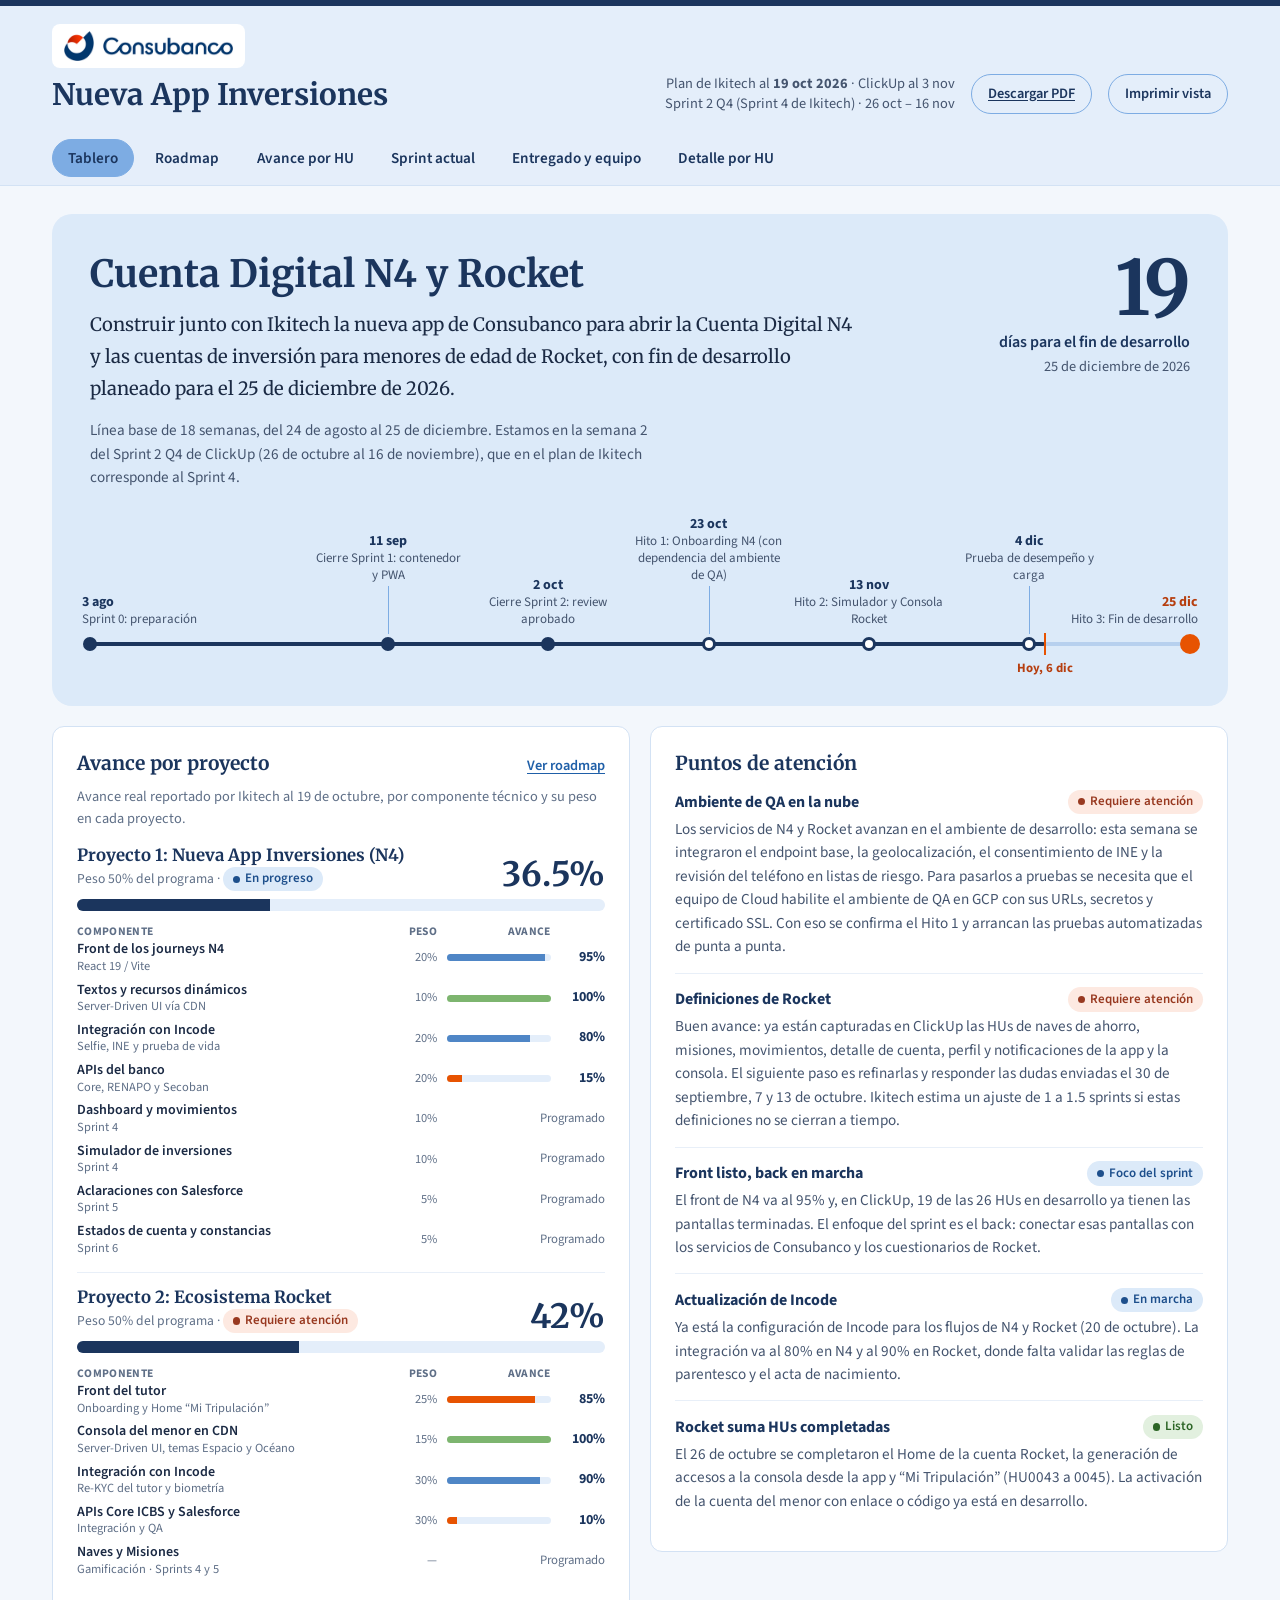
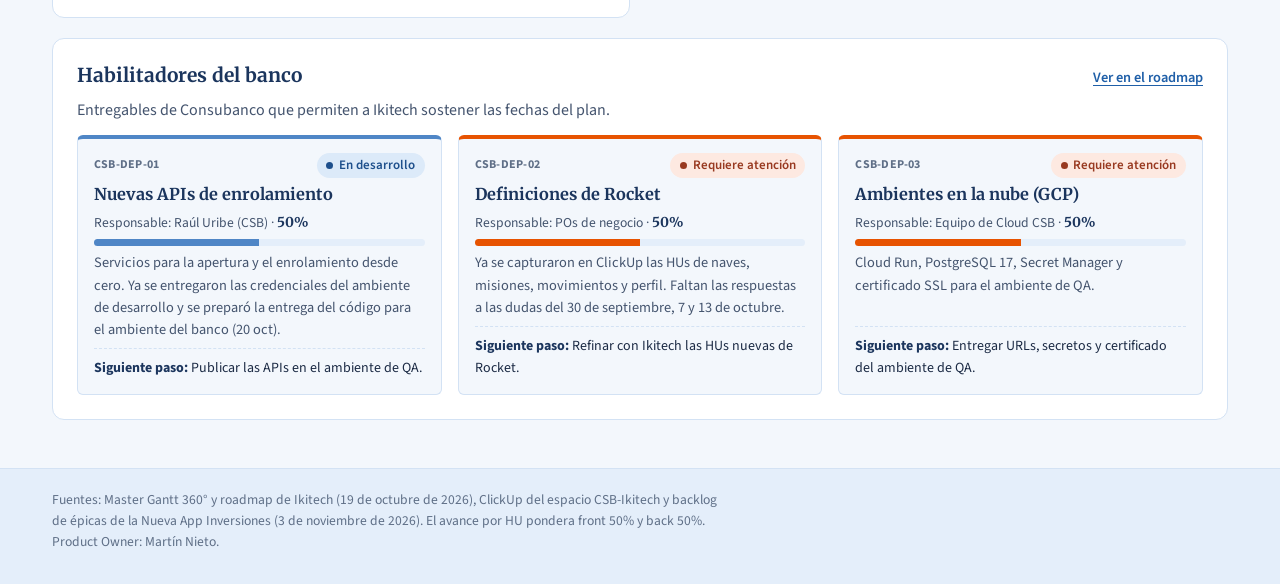
==== index.html @ 281bb170 "Actualización (corte ClickUp 2026-11-03, Sprint 2 Q4) Co-Authored-By: Claude Opus 5.5 <noreply@anthr" ====
<!doctype html>
<html lang="es-MX">
<head>
<meta charset="utf-8"><meta name="viewport" content="width=device-width,initial-scale=1">
<meta name="theme-color" content="#1B355D">
<meta name="robots" content="noindex, nofollow">
<title>Avance App Inversiones | Consubanco</title>
<link rel="icon" type="image/png" sizes="64x64" href="[data-uri]">
<link rel="apple-touch-icon" href="[data-uri]">
<style>
@font-face{font-family:'Merriweather';font-style:normal;font-weight:400;font-display:swap;src:url([data-uri]) format('woff')}
@font-face{font-family:'Merriweather';font-style:normal;font-weight:700;font-display:swap;src:url([data-uri]) format('woff')}
@font-face{font-family:'Source Sans 3';font-style:normal;font-weight:400;font-display:swap;src:url([data-uri]) format('woff')}
@font-face{font-family:'Source Sans 3';font-style:normal;font-weight:600;font-display:swap;src:url([data-uri]) format('woff')}
@font-face{font-family:'Source Sans 3';font-style:normal;font-weight:700;font-display:swap;src:url([data-uri]) format('woff')}
/* Look and feel tomado del tablero ejecutivo de Grupo Consupago (Programa CAN):
   azules claros, títulos con serifa, pestañas tipo píldora, bloques blancos con borde. */
:root{
  --navy:#1B355D; --navy-2:#2A4A7B; --sky:#7DACE3; --sky-2:#A9C8EC; --sky-3:#CFE1F6;
  --mist:#E4EEFA; --ice:#F3F7FC; --line:#D3E2F4; --line-soft:#E8EFF8; --surface:#FFFFFF;
  --ink:#1B2A44; --ink-2:#44546E; --ink-3:#5F6F87; --ember:#E75301; --brick:#983920; --leaf:#3F8A3A;
  --c-done:#6FAA5F; --c-front:#4F86C6; --c-back:#1B355D;
  --font-serif:"Merriweather",Georgia,"Times New Roman",serif;
  --font-sans:"Source Sans 3","Segoe UI",Roboto,"Helvetica Neue",Arial,sans-serif;
  --r-s:6px; --r-m:12px; --r-l:20px;
  color-scheme:light;
}
*,*::before,*::after{box-sizing:border-box}
body{margin:0;font-family:var(--font-sans);font-size:1rem;line-height:1.55;color:var(--ink);background:var(--ice);-webkit-text-size-adjust:100%}
h1,h2,h3,h4{font-family:var(--font-serif);color:var(--navy);line-height:1.3;margin:0 0 .5em;font-weight:700}
h2{font-size:clamp(1.45rem,1.2rem + 1vw,1.95rem)} h3{font-size:1.2rem} h4{font-size:1.05rem}
p{margin:0 0 .75em} ul,ol{margin:0}
a{color:#1F5FA8;text-underline-offset:2px} a:hover{color:var(--navy)}
button{font:inherit}
:focus-visible{outline:3px solid #2F7FD6;outline-offset:2px;border-radius:4px}
[hidden]{display:none!important}
.wrap{max-width:1240px;margin:0 auto;padding:0 clamp(1rem,3vw,2rem)}
.meta{color:var(--ink-3);font-size:.9rem}
.lead{color:var(--ink-2);max-width:72ch}

/* Encabezado */
.masthead{background:var(--mist);border-top:6px solid var(--navy)}
.masthead__inner{display:flex;flex-wrap:wrap;align-items:flex-end;justify-content:space-between;gap:1rem 2rem;padding-top:1.1rem;padding-bottom:1rem}
.brand{display:flex;align-items:center;gap:.5rem;margin:0 0 .15rem;font-weight:700;font-size:.95rem;color:var(--navy)}
.brand__logo{display:block;height:30px;width:auto;background:#fff;padding:7px 12px;border-radius:8px;box-sizing:content-box;margin-bottom:.35rem}
.brand__dot{width:.8rem;height:.8rem;border-radius:50%;border:3px solid var(--sky);position:relative}
.brand__dot::after{content:"";position:absolute;right:-4px;top:-4px;width:.35rem;height:.35rem;border-radius:50%;background:var(--ember)}
.masthead h1{font-size:clamp(1.35rem,1.1rem + 1vw,1.85rem);margin:0}
.masthead__meta{display:flex;align-items:center;gap:1rem;flex-wrap:wrap;font-size:.9rem;color:var(--ink-2)}
.masthead__meta p{margin:0;text-align:right;line-height:1.4}
.btn{display:inline-flex;align-items:center;gap:.4rem;cursor:pointer;border-radius:999px;padding:.5rem 1rem;font-weight:600;font-size:.9rem;border:1px solid var(--navy);background:var(--navy);color:#fff}
.btn--ghost{background:transparent;color:var(--navy);border-color:var(--sky)}
.btn--ghost:hover{background:var(--sky-3)}

/* Pestañas */
.tabs-wrap{position:sticky;top:0;z-index:30;background:rgba(228,238,250,.96);border-bottom:1px solid var(--line);backdrop-filter:blur(6px)}
.tabs{display:flex;gap:.3rem;overflow-x:auto;padding:.55rem 0;scrollbar-width:thin}
.tab{flex:0 0 auto;cursor:pointer;white-space:nowrap;border:1px solid transparent;background:transparent;color:var(--navy);font-weight:600;font-size:.95rem;line-height:1.2;padding:.55rem .95rem;border-radius:999px;transition:background-color .15s ease}
.tab:hover{background:var(--sky-3)}
.tab[aria-selected="true"]{background:var(--sky);border-color:var(--sky)}

/* Paneles y bloques */
.panel{padding:1.75rem 0 3rem}
.panel:focus{outline:none}
.panel__head{margin-bottom:1.25rem}
.panel__head p{color:var(--ink-2);max-width:75ch}
.block{background:var(--surface);border:1px solid var(--line);border-radius:var(--r-m);padding:clamp(1rem,2vw,1.5rem);margin-top:1.25rem}
.block__head{display:flex;align-items:baseline;justify-content:space-between;gap:.5rem 1rem;flex-wrap:wrap}
.split{display:grid;grid-template-columns:1fr 1fr;gap:0 1.25rem;align-items:start}
.link-btn{background:none;border:0;padding:.2rem 0;cursor:pointer;color:#1F5FA8;font-weight:600;font-size:.9rem;text-decoration:underline;text-underline-offset:3px}
.link-btn:hover{color:var(--navy)}

/* Hero */
.hero{display:grid;grid-template-columns:minmax(0,1fr) auto;gap:1rem 2.5rem;background:#DCEAF9;border-radius:var(--r-l);padding:clamp(1.25rem,3vw,2.25rem) clamp(1.25rem,3vw,2.5rem) 1.25rem}
.hero__title{font-size:clamp(1.6rem,1.2rem + 1.6vw,2.35rem);margin-bottom:.6rem}
.hero__objective{font-family:var(--font-serif);font-size:clamp(1rem,.95rem + .3vw,1.15rem);line-height:1.75;max-width:64ch;color:var(--ink)}
.hero__context{color:var(--ink-2);max-width:72ch;font-size:.95rem;margin:0}
.hero__rail{grid-column:1 / -1}
.countdown{display:flex;flex-direction:column;align-items:flex-end;text-align:right;min-width:11rem}
.countdown__num{font-family:var(--font-serif);font-weight:700;color:var(--navy);font-size:clamp(3rem,2rem + 4vw,4.75rem);line-height:1;letter-spacing:-.02em}
.countdown__txt{font-weight:600;color:var(--navy);margin-top:.35rem;max-width:12rem;line-height:1.3}
.countdown__date{color:var(--ink-2);font-size:.9rem;margin-top:.2rem}

/* Ruta de hitos */
.rail{position:relative;height:10rem;margin-top:1.25rem}
.rail__line{position:absolute;left:0;right:0;top:7.25rem;height:4px;background:#B7D0EE;border-radius:2px}
.rail__fill{position:absolute;left:0;top:0;bottom:0;width:var(--hoy,0%);background:var(--navy);border-radius:2px;animation:rail-fill 1.2s cubic-bezier(.2,.7,.2,1) both}
@keyframes rail-fill{from{width:0}}
.rail__today{position:absolute;top:7.25rem;left:var(--hoy,0%);width:0;height:0}
.rail__today::before{content:"";position:absolute;left:-1px;top:-.55rem;width:2px;height:calc(1.1rem + 4px);background:var(--ember)}
.rail__today span{position:absolute;top:1.05rem;left:0;transform:translateX(-50%);white-space:nowrap;font-size:.8rem;font-weight:700;color:#B63E0F}
.rail__stops{list-style:none;margin:0;padding:0}
.rail__stop{position:absolute;top:calc(7.25rem + 2px);left:var(--pos);width:0;height:0}
.rail__dot{position:absolute;left:0;top:0;width:14px;height:14px;transform:translate(-50%,-50%);border-radius:50%;background:var(--surface);border:3px solid var(--navy)}
.rail__stop.is-done .rail__dot{background:var(--navy)}
.rail__stop.is-key .rail__dot{width:20px;height:20px;background:var(--ember);border-color:var(--ember)}
.rail__label{position:absolute;left:0;transform:translateX(-50%);width:9.5rem;text-align:center;font-size:.8125rem;line-height:1.3;color:var(--ink-2)}
.rail__label strong{display:block;color:var(--navy);font-size:.875rem}
.rail__stop.tier-a .rail__label{bottom:1rem}
.rail__stop.tier-b .rail__label{bottom:3.75rem}
.rail__stop.tier-b::before{content:"";position:absolute;left:0;bottom:.6rem;width:1px;height:3rem;background:var(--sky)}
.rail__stop.is-start .rail__label{transform:none;left:-.5rem;text-align:left}
.rail__stop.is-end .rail__label{transform:none;left:auto;right:-.5rem;text-align:right}
.rail__stop.is-key .rail__label strong{color:#B63E0F}

/* Estados y etiquetas */
.status{display:inline-flex;align-items:center;gap:.35rem;white-space:nowrap;font-size:.8125rem;font-weight:600;line-height:1.2;padding:.28rem .6rem;border-radius:999px}
.status::before{content:"";width:.45rem;height:.45rem;border-radius:50%;background:currentColor;flex:none}
.status--hecho{background:#E2F0DF;color:#2C6526}
.status--curso{background:#DCEAF9;color:#1D4F8C}
.status--refinada{background:#EAF0FB;color:#2A4A7B}
.status--porrefinar{background:#EEF1F5;color:#4F5E73}
.status--backlog{background:#F4F1EA;color:#6B5B3E}
.status--pronto{background:#FFEFC7;color:#734A00}
.tag{display:inline-flex;align-items:center;gap:.4rem;font-size:.8125rem;font-weight:600;color:var(--ink-2)}
.tag::before{content:"";display:inline-block;flex:none;width:.6rem;height:.6rem;border-radius:2px;background:var(--c,var(--sky))}

/* Puntos de atención */
.alerts{list-style:none;padding:0}
.alerts li{padding:.85rem 0;border-top:1px solid var(--line-soft)}
.alerts li:first-child{border-top:0;padding-top:.25rem}
.alert__head{display:flex;align-items:flex-start;justify-content:space-between;gap:.75rem}
.alert__title{font-weight:700;color:var(--navy);margin:0 0 .2rem}
.alert__text{margin:0;color:var(--ink-2);font-size:.95rem}

/* Resumen */
.res-summary{display:grid;grid-template-columns:auto 1fr;gap:.5rem 2rem;align-items:center;margin-bottom:.75rem}
.res-total{font-family:var(--font-serif);font-weight:700;font-size:3rem;line-height:1;color:var(--navy)}
.res-total small{display:block;font-family:var(--font-sans);font-size:.9rem;font-weight:600;color:var(--ink-2);margin-top:.3rem}
.stack{display:flex;height:14px;border-radius:999px;overflow:hidden;background:var(--mist)}
.stack span{display:block;height:100%}
.res-legend,.legend{list-style:none;padding:0;display:flex;flex-wrap:wrap;gap:.3rem 1.2rem;font-size:.875rem;color:var(--ink-2);margin-top:.5rem}
.res-legend li,.legend li{display:inline-flex;align-items:center;gap:.4rem}
.sw{width:1.1rem;height:.65rem;border-radius:3px;display:inline-block}
.sw--ms{width:.65rem;height:.65rem;transform:rotate(45deg);border-radius:1px}
.sw--today{width:2px;height:.95rem;border-radius:0;background:var(--ember)}
.figures{display:grid;grid-template-columns:repeat(3,1fr);gap:.75rem 1.25rem;margin:1rem 0 .25rem}
.figure__val{display:block;font-family:var(--font-serif);font-weight:700;font-size:1.5rem;color:var(--navy);line-height:1.2}
.figure__txt{display:block;font-size:.875rem;color:var(--ink-2);line-height:1.4}
.counts{list-style:none;padding:0;margin:1rem 0 0;display:flex;flex-wrap:wrap;gap:.5rem}
.counts li{display:flex;align-items:baseline;gap:.4rem;background:var(--surface);border:1px solid var(--line);border-radius:var(--r-s);padding:.45rem .8rem;font-size:.9rem;color:var(--ink-2)}
.counts strong{font-family:var(--font-serif);font-size:1.15rem;color:var(--navy)}
.res-note{margin-top:1rem;background:var(--ice);border:1px dashed var(--sky-2);border-radius:var(--r-s);padding:.75rem .9rem;font-size:.9rem;color:var(--ink-2)}
.res-note strong{color:var(--navy)}
.source{font-size:.8125rem;color:var(--ink-3);margin:1rem 0 0}

/* Avance por épica */
.progress-list{list-style:none;padding:0;margin-top:.5rem}
.ep{position:relative;display:grid;grid-template-columns:minmax(0,15rem) minmax(0,1fr) 4rem;gap:.25rem 1.25rem;align-items:center;padding:.7rem .75rem;margin:0 -.75rem;border-top:1px solid var(--line-soft);border-radius:var(--r-s);cursor:pointer}
.ep:first-child{border-top:0}
.ep:hover,.ep[aria-expanded="true"]{background:#F5F9FE}
.ep__name{font-weight:600;font-size:.95rem;color:var(--ink);line-height:1.3}
.ep__name small{display:block;font-weight:400;font-size:.8125rem;color:var(--ink-3)}
.ep__val{text-align:right;font-family:var(--font-serif);font-weight:700;font-size:1.15rem;color:var(--navy);font-variant-numeric:tabular-nums}
.bar{height:10px;background:var(--mist);border-radius:999px;overflow:hidden;display:flex}
.bar span{display:block;height:100%}
.ep[aria-expanded="true"] .bar{box-shadow:0 0 0 2px var(--surface),0 0 0 4px var(--sky)}
.ep__det{display:none}
.pop{display:none;position:absolute;left:var(--px,16rem);top:calc(100% - 2px);z-index:20;width:27rem;background:var(--surface);border:1px solid var(--line);border-top:5px solid var(--navy);border-radius:var(--r-m);padding:1rem 1.15rem;box-shadow:0 14px 34px rgba(28,53,94,.18);cursor:default}
.pop::before{content:"";position:absolute;left:var(--ax,1.5rem);top:-11px;width:12px;height:12px;background:var(--navy);transform:rotate(45deg)}
.ep.up .pop{top:auto;bottom:calc(100% - 2px);border-top:1px solid var(--line);border-bottom:5px solid var(--navy)}
.ep.up .pop::before{top:auto;bottom:-11px}
.ep[aria-expanded="true"] .pop{display:block}
.pop__h{display:flex;justify-content:space-between;align-items:flex-start;gap:1rem;border-bottom:1px solid var(--line-soft);padding-bottom:.6rem}
.pop__h h4{margin:0;font-size:1.1rem}
.pop__h small{display:block;font-size:.85rem;color:var(--ink-3)}
.pop__big{font-family:var(--font-serif);font-weight:700;font-size:2.4rem;line-height:1;color:var(--navy)}
.pop__tiles{display:grid;grid-template-columns:repeat(3,1fr);gap:.5rem;margin-top:.8rem}
.pop__tile{background:var(--ice);border:1px solid var(--line);border-radius:var(--r-s);padding:.55rem .65rem;border-top:3px solid var(--c)}
.pop__tile b{display:block;font-family:var(--font-serif);font-size:1.35rem;color:var(--navy);line-height:1.15}
.pop__tile b small{font-family:var(--font-sans);font-size:.85rem;font-weight:600;color:var(--ink-3)}
.pop__tile span{font-size:.8125rem;color:var(--ink-2);font-weight:600}
.pop__msg{margin:.8rem 0 0;font-size:.95rem;color:var(--ink);line-height:1.45}
.pop__msg strong{color:var(--navy)}
.pop__foot{margin:.5rem 0 0;font-size:.8125rem;color:var(--ink-3)}

/* Entregado */
.cols{display:grid;grid-template-columns:1.35fr 1fr;gap:1.25rem;align-items:start}
.cols > section{background:var(--surface);border:1px solid var(--line);border-radius:var(--r-m);padding:clamp(1rem,2vw,1.5rem)}
.acts{list-style:none;padding:0}
.act{display:grid;grid-template-columns:3.6rem minmax(0,1fr) auto;gap:.9rem;align-items:start;padding:.9rem 0;border-top:1px solid var(--line-soft)}
.acts > .act:first-child{border-top:0;padding-top:.25rem}
.act__date{display:flex;flex-direction:column;align-items:center;justify-content:center;background:var(--mist);border-radius:var(--r-s);padding:.35rem .2rem;color:var(--navy);line-height:1.1;text-align:center;min-height:3.4rem;border-left:3px solid var(--c,var(--sky))}
.act__day{font-family:var(--font-serif);font-weight:700;font-size:1.25rem}
.act__mon{font-size:.75rem;font-weight:600}
.act__year{font-size:.6875rem;color:var(--ink-3)}
.act__title{margin:0 0 .3rem;font-weight:600;color:var(--ink)}
.act__meta{display:flex;flex-wrap:wrap;gap:.2rem 1rem;margin:0;font-size:.875rem;color:var(--ink-2)}
.roles{list-style:none;padding:0;display:grid;gap:.75rem}
.roles li{border:1px solid var(--line);border-radius:var(--r-s);padding:.8rem .9rem;background:var(--ice)}
.roles .r-rol{display:block;font-size:.8125rem;font-weight:600;color:var(--ink-3)}
.roles .r-name{display:block;font-family:var(--font-serif);font-weight:700;color:var(--navy);margin:.1rem 0 .4rem}
.roles dl{margin:0;display:grid;grid-template-columns:5.2rem 1fr;gap:.25rem .6rem;font-size:.875rem}
.roles dt{color:var(--ink-3);font-weight:600}
.roles dd{margin:0;color:var(--ink)}

/* Gantt */
.gantt{--lab:19rem;background:var(--surface);border:1px solid var(--line);border-radius:var(--r-m);overflow:hidden}
.gantt__scroll{overflow-x:auto}
.gantt__inner{min-width:820px;position:relative}
.g-row{display:grid;grid-template-columns:var(--lab) minmax(0,1fr) 16px;min-height:2.9rem;border-top:1px solid var(--line-soft)}
.g-lab{position:sticky;left:0;z-index:3;background:var(--surface);padding:.45rem .8rem;border-right:1px solid var(--line);display:flex;flex-direction:column;justify-content:center;font-size:.875rem;line-height:1.25}
.g-name{font-weight:600;color:var(--ink)}
.g-dates{font-size:.75rem;color:var(--ink-3);margin-top:.1rem}
.g-track{position:relative}
.g-grid{position:absolute;top:0;bottom:0;left:var(--lab);right:16px;pointer-events:none;z-index:1}
.g-line{position:absolute;top:0;bottom:0;width:1px;background:var(--line-soft)}
.g-today{position:absolute;top:0;bottom:0;width:2px;margin-left:-1px;background:var(--ember);z-index:2}
.g-row--head{background:var(--mist);border-top:0;min-height:4rem}
.g-row--head .g-lab{background:var(--mist);font-weight:700;color:var(--navy)}
.g-month{position:absolute;top:0;bottom:0;padding-top:.45rem;text-align:center;font-size:.75rem;font-weight:700;color:var(--navy);border-left:1px solid var(--line);white-space:nowrap;line-height:1.25}
.g-month span{display:block;font-weight:400;color:var(--ink-3)}
.g-month:first-child{border-left:0}
.g-hoy{position:absolute;bottom:.25rem;transform:translateX(-50%);z-index:4;background:var(--ember);color:#fff;font-size:.6875rem;font-weight:700;padding:.05rem .45rem;border-radius:999px;white-space:nowrap}
.g-row--group{background:#F5F9FE;min-height:2.4rem}
.g-row--group .g-lab{background:#F5F9FE;flex-direction:row;align-items:center;justify-content:flex-start;gap:.5rem;font-family:var(--font-serif);font-weight:700;color:var(--navy);font-size:.95rem}
.g-row--group .g-lab::before{content:"";width:.6rem;height:.6rem;border-radius:2px;background:var(--c);flex:none}
.g-note{display:block;font-family:var(--font-sans);font-weight:400;font-size:.75rem;color:var(--ink-3)}
.g-bar{position:absolute;top:50%;height:1rem;transform:translateY(-50%);z-index:3;border-radius:4px;min-width:4px}
.g-ms{position:absolute;top:50%;width:.95rem;height:.95rem;z-index:3;transform:translate(-50%,-50%) rotate(45deg);border-radius:1px}
.g-row.is-current .g-lab{box-shadow:inset 3px 0 0 var(--ember)}
.st-futuro{background:var(--sky-2)} .st-curso{background:#4F86C6} .st-hecho{background:#7DB56F}
.g-ms.is-key,.sw.ms-key{background:var(--ember)} .sw.ms-futuro{background:var(--navy)}
.milestones{list-style:none;padding:0;display:grid;grid-template-columns:repeat(auto-fit,minmax(12rem,1fr));gap:.75rem}
.milestones li{background:var(--ice);border:1px solid var(--line);border-radius:var(--r-s);padding:.75rem .9rem}
.milestones .ms-date{display:block;font-family:var(--font-serif);font-weight:700;color:var(--navy)}
.milestones .ms-title{display:block;margin:.15rem 0 .2rem;color:var(--ink);font-weight:600}
.milestones .ms-txt{display:block;font-size:.875rem;color:var(--ink-2)}
.milestones li.is-key{border-color:#F3C9BC;background:#FDF3EE}
.milestones li.is-key .ms-date{color:#B63E0F}

/* Detalle por HU */
.filters{display:flex;flex-wrap:wrap;gap:.5rem;margin:.25rem 0 1rem;align-items:center}
.chip-btn{display:inline-flex;align-items:center;gap:.45rem;cursor:pointer;border:1px solid var(--line);background:var(--surface);color:var(--navy);font-weight:600;font-size:.9rem;padding:.4rem .85rem;border-radius:999px}
.chip-btn::before{content:"";width:.55rem;height:.55rem;border-radius:2px;background:var(--c,transparent)}
.chip-btn:not([style])::before{display:none}
.chip-btn:hover{border-color:var(--sky)}
.chip-btn[aria-pressed="true"]{background:var(--navy);border-color:var(--navy);color:#fff}
.chip-btn__n{font-weight:400;opacity:.8}
select,input[type=search]{font:inherit;font-size:.95rem;padding:.45rem .8rem;border:1px solid var(--line);border-radius:999px;background:var(--surface);color:var(--ink)}
input[type=search]{flex:1 1 14rem;min-width:0}
.table-wrap{overflow:auto;border:1px solid var(--line);border-radius:var(--r-m);background:var(--surface);max-height:42rem}
table{border-collapse:collapse;width:100%;font-size:.9rem}
th,td{text-align:left;padding:.6rem .75rem;border-bottom:1px solid var(--line-soft);vertical-align:top}
thead th{background:var(--mist);color:var(--navy);font-weight:700;white-space:nowrap;position:sticky;top:0;z-index:1}
tbody tr:last-child td{border-bottom:0}
tbody tr:hover{background:#F7FAFE}
td.code{white-space:nowrap;font-weight:700}
td.muted{color:var(--ink-2)}
.fb{display:flex;flex-direction:column;gap:.3rem;min-width:9.5rem}
.fb .bar{height:7px}
.fb small{font-size:.8125rem;color:var(--ink-2);white-space:nowrap}
.fb small b{color:var(--navy)}

.footer{border-top:1px solid var(--line);background:var(--mist);color:var(--ink-3);font-size:.85rem;padding:1.25rem 0 2rem}
.footer p{margin:0;max-width:95ch}

.status--dep{background:#FDE9E1;color:#983920}
.status--programada{background:#EDF2F8;color:#3F4F68}
/* Avance por proyecto */
.proj{padding:.85rem 0 1rem;border-top:1px solid var(--line-soft)}
.proj:first-of-type{border-top:0;padding-top:.25rem}
.proj__head{display:flex;justify-content:space-between;align-items:flex-end;gap:1rem}
.proj__name{font-family:var(--font-serif);font-weight:700;color:var(--navy);font-size:1.05rem;line-height:1.3;margin:0}
.proj__name small{display:block;font-family:var(--font-sans);font-weight:400;font-size:.85rem;color:var(--ink-3)}
.proj__big{font-family:var(--font-serif);font-size:2.1rem;font-weight:700;color:var(--navy);line-height:1}
.proj > .bar{height:12px;margin:.5rem 0 .75rem}
.comps{list-style:none;padding:0;display:grid;gap:.45rem}
.comp{display:grid;grid-template-columns:minmax(0,1fr) 3.4rem 6.5rem 2.8rem;gap:.6rem;align-items:center;font-size:.875rem}
.comp__n{color:var(--ink);font-weight:600;line-height:1.25}
.comp__n small{display:block;font-weight:400;color:var(--ink-3);font-size:.78rem}
.comp__w{color:var(--ink-3);font-size:.78rem;text-align:right;white-space:nowrap}
.comp .bar{height:7px}
.comp__v{text-align:right;font-weight:700;color:var(--navy);font-variant-numeric:tabular-nums}
.comp__plan{grid-column:3 / -1;font-size:.8rem;color:var(--ink-3);text-align:right;white-space:nowrap}
.comps__head{display:grid;grid-template-columns:minmax(0,1fr) 3.4rem 6.5rem 2.8rem;gap:.6rem;font-size:.72rem;font-weight:700;color:var(--ink-3);text-transform:uppercase;letter-spacing:.03em}
.comps__head span:not(:first-child){text-align:right}
/* Habilitadores */
.deps{display:grid;grid-template-columns:repeat(3,minmax(0,1fr));gap:1rem;margin-top:.75rem}
.dep{background:var(--ice);border:1px solid var(--line);border-top:4px solid var(--c);border-radius:var(--r-s);padding:.9rem 1rem;display:flex;flex-direction:column;gap:.4rem}
.dep__top{display:flex;justify-content:space-between;align-items:center;gap:.5rem}
.dep__code{font-size:.75rem;font-weight:700;color:var(--ink-3);letter-spacing:.02em}
.dep h4{margin:0;font-size:1.02rem}
.dep__own{font-size:.85rem;color:var(--ink-2);margin:0}
.dep__txt{margin:0;font-size:.9rem;color:var(--ink-2)}
.dep__next{margin:auto 0 0;padding-top:.55rem;border-top:1px dashed var(--line);font-size:.875rem;color:var(--ink)}
.dep__next b{color:var(--navy)}
.dep .bar{height:7px}
.dep__pct{font-family:var(--font-serif);font-weight:700;color:var(--navy)}
/* Roadmap */
.gantt--master{--lab:20rem}
.gantt--master .gantt__inner{min-width:1150px}
.g-row--head2{background:#F5F9FE;min-height:2.1rem}
.g-row--head2 .g-lab{background:#F5F9FE;font-size:.78rem;color:var(--ink-3);font-weight:600}
.g-row--head2 .g-month{padding-top:.5rem;font-weight:600;color:var(--ink-2)}
.g-month.is-cur{background:#FDEDE5;color:#B63E0F}
.g-pct{font-weight:700;color:var(--navy)}
.g-row.is-dep .g-lab{box-shadow:inset 3px 0 0 var(--ember)}
.g-bar.sg-prep{background:#D5DCE6}.g-bar.sg-done{background:#4F86C6}.g-bar.sg-cur{background:#EDB61F}.g-bar.sg-dep{background:#E75301}
.g-bar.sg-risk{background:#F6C3AE}.g-bar.sg-proj{background:var(--sky-2)}.g-bar.sg-ok{background:#7DB56F}.g-bar.sg-ms{background:#F1D88A}
.sw.sg-prep{background:#D5DCE6}.sw.sg-done{background:#4F86C6}.sw.sg-cur{background:#EDB61F}.sw.sg-dep{background:#E75301}.sw.sg-risk{background:#F6C3AE}.sw.sg-proj{background:var(--sky-2)}.sw.sg-ok{background:#7DB56F}.sw.sg-ms{background:#F1D88A}
.g-ms.ms-navy{background:var(--navy)}
.sp{font-size:.875rem}
.sp td ul{margin:0;padding-left:1.05rem}
.sp td:nth-child(2){white-space:nowrap}
@media (min-width:1100px){#hitos-plan{grid-template-columns:repeat(6,minmax(0,1fr))}}
.sp td li{margin-bottom:.15rem}
.sp th[scope=row]{min-width:9.5rem;color:var(--navy)}
.sp th[scope=row] small{display:block;font-weight:400;color:var(--ink-3)}
.sp tr.is-current td,.sp tr.is-current th{background:#FFF8F4}
.scope{display:grid;grid-template-columns:1fr 1fr;gap:1.25rem;margin-top:.5rem}
.scope h4{display:flex;align-items:center;gap:.45rem;font-family:var(--font-sans);font-size:.95rem;margin:0 0 .4rem}
.scope h4::before{content:"";width:.6rem;height:.6rem;border-radius:2px;background:var(--c)}
.scope ul{padding-left:1.1rem;font-size:.9rem;color:var(--ink)}
.scope li{margin-bottom:.3rem}
.scope li::marker{color:var(--c)}
.milestones li.is-done .ms-date::after{content:" · realizado";font-family:var(--font-sans);font-weight:600;font-size:.78rem;color:#2C6526}
@media (max-width:960px){.split,.cols,.deps,.scope{grid-template-columns:1fr}}
@media (max-width:720px){
  .masthead__meta p{text-align:left}
  .hero{grid-template-columns:1fr}
  .countdown{align-items:flex-start;text-align:left;order:-1;flex-direction:row;flex-wrap:wrap;align-items:baseline;gap:.25rem .6rem}
  .countdown__txt{max-width:none;margin-top:0}
  .countdown__date{flex-basis:100%;margin-top:0}
  .rail{height:auto;margin-top:.75rem}
  .rail__line,.rail__today{display:none}
  .rail__stops{border-left:3px solid #B7D0EE;margin-left:.5rem}
  .rail__stop{position:relative;top:auto;left:auto;width:auto;height:auto;padding:0 0 .9rem 1.25rem}
  .rail__stop::before{display:none}
  .rail__dot{left:-1.5px;top:.65rem}
  .rail__label,.rail__stop.is-start .rail__label,.rail__stop.is-end .rail__label{position:static;transform:none;width:auto;text-align:left}
  .rail__label strong{display:inline;margin-right:.4rem}
  .res-summary{grid-template-columns:1fr}
  .figures{grid-template-columns:1fr 1fr}
  .ep{grid-template-columns:minmax(0,1fr) 3.5rem}
  .ep .bar{grid-column:1 / -1;grid-row:2}
  .pop{left:.25rem!important;right:.25rem;width:auto}
  .pop__tile b{font-size:1.15rem}
  .act{grid-template-columns:3.3rem minmax(0,1fr)}
  .act .status{grid-column:2;justify-self:start}
  .gantt{--lab:12rem}
  .gantt--master{--lab:13rem}
  .comp,.comps__head{grid-template-columns:minmax(0,1fr) 5rem 2.6rem}
  .comp__w,.comps__head span:nth-child(2){display:none}
  .comp__plan{grid-column:2 / -1}
}
@media (prefers-reduced-motion:reduce){*,*::before,*::after{animation:none!important;transition:none!important}}
</style>
<style>
@page{size:A4 landscape;margin:9mm}
@media print{
 body{background:#fff;font-size:10.5pt}
 *{-webkit-print-color-adjust:exact;print-color-adjust:exact}
 .tabs-wrap,#btn-imprimir,.filters,.no-print,.pop{display:none!important}
 .panel[hidden]{display:block!important}
 .panel{padding:.6rem 0 0}
 .panel+.panel{break-before:page} .link-btn{display:none!important}
 .masthead{border-top-width:3px}
 .masthead__inner{padding-top:.5rem;padding-bottom:.5rem}
 .hero{padding:1rem 1.5rem .5rem;break-inside:avoid}
 .hero__title{font-size:1.5rem;margin-bottom:.3rem} .hero__objective{font-size:.98rem;line-height:1.55;margin-bottom:.4rem}
 .countdown__num{font-size:3.2rem}
 .rail{height:8.2rem;margin-top:.5rem} .rail__line,.rail__today,.rail__stop{top:5.9rem} .rail__stop{top:calc(5.9rem + 2px)}
 .rail__fill{animation:none}
 .block{margin-top:.8rem;padding:.8rem 1rem;break-inside:avoid}
 .split{gap:0 .8rem}
 .alerts li{padding:.45rem 0} .alert__text{font-size:.85rem;line-height:1.4}
 .res-total{font-size:2.4rem} .figures{margin:.5rem 0 0} .figure__val{font-size:1.2rem} .counts{margin-top:.5rem} .counts li{padding:.25rem .6rem}
 .res-note{margin-top:.6rem;padding:.5rem .7rem;font-size:.82rem}
 .ep{padding:.35rem .75rem;break-inside:avoid} .ep__det{display:block;grid-column:2 / -1;font-size:.75rem;margin-top:-.15rem}
 .ep__name small{display:none}
 .cols{grid-template-columns:1fr;gap:.8rem} .cols > section{padding:.7rem 1rem} .acts{column-count:2;column-gap:1.5rem} .act{grid-template-columns:2.6rem minmax(0,1fr) auto;gap:.55rem;font-size:.8rem;padding:.3rem 0!important} .act__year{display:none} .act__date{min-height:2.2rem!important} #panel-entregado .panel__head p,#panel-plan .panel__head p{display:none} #panel-plan .block{margin-top:.5rem;padding:.6rem .9rem} #panel-plan h3{font-size:1rem;margin-bottom:.3rem} .g-row{min-height:1.95rem!important} .g-row--group{min-height:1.7rem!important} .g-row.g-row--head{min-height:3.7rem!important} .act .status{font-size:.7rem;padding:.15rem .45rem} .act__title{margin:0 0 .1rem;line-height:1.3} .act__date{min-height:2.5rem;padding:.2rem} .act__day{font-size:1rem} .acts > .act:first-child{padding-top:.45rem;border-top:1px solid var(--line-soft)} .roles{grid-template-columns:repeat(5,1fr);gap:.5rem} .roles dl{font-size:.78rem;grid-template-columns:1fr} .roles dd{margin-bottom:.2rem} .cols h3{margin-bottom:.3rem}
 .g-row{min-height:2.15rem} .g-row--group{min-height:1.9rem} .g-row--head{min-height:3.3rem} .g-lab{padding:.2rem .7rem} .milestones li{padding:.5rem .7rem}
 .act{padding:.45rem 0;break-inside:avoid} .act__date{min-height:2.8rem}
 .roles li{break-inside:avoid;padding:.55rem .7rem}
 .gantt__inner{min-width:0} .g-lab{position:static}
 .table-wrap{max-height:none;overflow:visible}
 thead th{position:static} tr{break-inside:avoid}
 table{font-size:.8rem} th,td{padding:.35rem .5rem}
 .panel__head{margin-bottom:.6rem} .panel__head h2{font-size:1.5rem}
 .footer{padding:.6rem 0}
 #panel-tablero{display:flex;flex-direction:column} #panel-tablero>.hero{order:0} #panel-tablero>section.block{order:1} #panel-tablero>.split{order:2;break-before:page}
 .deps{gap:.6rem} .dep{padding:.6rem .8rem;gap:.25rem} .dep__txt{font-size:.82rem} .dep__next{font-size:.8rem}
 .comps{gap:.25rem} .comp{font-size:.8rem} .proj{padding:.5rem 0 .6rem}
 .gantt--master .g-row{min-height:1.55rem!important} .gantt--master .g-row--group{min-height:1.45rem!important}
 .gantt--master .g-row.g-row--head{min-height:3.3rem!important} .gantt--master .g-row--head2{min-height:1.6rem!important}
 .gantt--master .g-lab,#panel-plan .g-lab{padding:.08rem .6rem} .gantt--master .g-name,#panel-plan .g-name{font-size:.76rem} .gantt--master .g-dates,#panel-plan .g-dates{font-size:.64rem;margin-top:0}
 .gantt--master .g-row--group .g-lab,#panel-plan .g-row--group .g-lab{font-size:.8rem} .g-note{font-size:.62rem} .g-bar{height:.7rem} .g-ms{width:.75rem;height:.75rem}
 section.block:has(#h-hitos-plan){break-before:page}
 #panel-plan .g-row{min-height:1.5rem!important} #panel-plan .g-row--group{min-height:1.4rem!important}
 .scope{gap:.8rem} .scope ul{font-size:.8rem} .scope li{margin-bottom:.05rem} #panel-plan .legend{margin-top:.5rem!important}
 .acts{column-count:3!important;column-gap:1rem!important} .act{padding:.18rem 0!important;font-size:.72rem!important;line-height:1.2} .act__title{line-height:1.22!important} .act__meta{font-size:.68rem} .act__date{min-height:1.9rem!important;padding:.1rem!important} .act__day{font-size:.9rem!important} .act__mon{font-size:.62rem} .roles dl{font-size:.72rem!important} .roles li{padding:.4rem .55rem!important} .roles .r-name{margin:0 0 .15rem} .act .status{display:none!important} .act{grid-template-columns:2.4rem minmax(0,1fr)!important;font-size:.76rem!important} .act__title{font-weight:500}
 section.block:has(#h-sprints){break-inside:auto} .sp{font-size:.74rem!important} .sp th,.sp td{padding:.25rem .45rem!important} .sp td li{margin-bottom:0} #hitos-plan li,#panel-plan .milestones li{padding:.35rem .55rem} .milestones .ms-txt{font-size:.75rem} .milestones .ms-title{margin:0}
 #panel-plan .g-row{min-height:1.2rem!important} #panel-plan .g-row--group{min-height:1.15rem!important} #panel-plan .g-dates{display:none} #panel-plan .scope{grid-template-columns:1fr 1fr} #panel-plan .block{padding:.5rem .9rem} section.block:has(#h-sprints) tr{break-inside:avoid}
 #panel-plan .g-row{min-height:1.32rem!important} #panel-plan .g-row--group{min-height:1.25rem!important} #panel-plan .g-row.g-row--head{min-height:3rem!important} #panel-plan .block{break-inside:avoid}
 a{color:inherit;text-decoration:none}
}
</style>

</head>
<body>
<header class="masthead">
<div class="wrap masthead__inner">
  <div>
    <p class="brand"><img class="brand__logo" src="[data-uri]" alt="Consubanco" width="169" height="30"></p>
    <h1>Nueva App Inversiones</h1>
  </div>
  <div class="masthead__meta">
    <p id="mh-meta"></p>
    <a class="btn btn--ghost" href="descargas/Avance_App_Inversiones.pdf" download>Descargar PDF</a>
    <button type="button" class="btn btn--ghost" id="btn-imprimir">Imprimir vista</button>
  </div>
</div>
</header>

<div class="tabs-wrap"><div class="wrap">
  <div class="tabs" role="tablist" aria-label="Secciones del reporte">
    <button type="button" class="tab" role="tab" id="tab-tablero" data-tab="tablero" aria-controls="panel-tablero" aria-selected="true">Tablero</button>
    <button type="button" class="tab" role="tab" id="tab-roadmap" data-tab="roadmap" aria-controls="panel-roadmap" aria-selected="false" tabindex="-1">Roadmap</button>
    <button type="button" class="tab" role="tab" id="tab-hu" data-tab="hu" aria-controls="panel-hu" aria-selected="false" tabindex="-1">Avance por HU</button>
    <button type="button" class="tab" role="tab" id="tab-plan" data-tab="plan" aria-controls="panel-plan" aria-selected="false" tabindex="-1">Sprint actual</button>
    <button type="button" class="tab" role="tab" id="tab-entregado" data-tab="entregado" aria-controls="panel-entregado" aria-selected="false" tabindex="-1">Entregado y equipo</button>
    <button type="button" class="tab" role="tab" id="tab-detalle" data-tab="detalle" aria-controls="panel-detalle" aria-selected="false" tabindex="-1">Detalle por HU</button>
  </div>
</div></div>

<main class="wrap">
<section class="panel" id="panel-tablero" role="tabpanel" aria-labelledby="tab-tablero" tabindex="0">
  <div class="hero">
    <div><h2 class="hero__title" id="hero-t"></h2><p class="hero__objective" id="hero-o"></p><p class="hero__context" id="hero-c"></p></div>
    <div class="countdown"><span class="countdown__num" id="cd-num">—</span><span class="countdown__txt">días para el fin de desarrollo</span><span class="countdown__date" id="cd-date"></span></div>
    <div class="hero__rail"><div class="rail" id="rail"></div></div>
  </div>
  <div class="split">
    <section class="block" aria-labelledby="h-proy">
      <div class="block__head"><h3 id="h-proy">Avance por proyecto</h3><button type="button" class="link-btn" data-ir="roadmap">Ver roadmap</button></div>
      <p class="meta" id="proy-meta"></p>
      <div id="proyectos"></div>
    </section>
    <section class="block" aria-labelledby="h-al"><h3 id="h-al">Puntos de atención</h3><ul class="alerts" id="alertas"></ul></section>
  </div>
  <section class="block" aria-labelledby="h-deps">
    <div class="block__head"><h3 id="h-deps">Habilitadores del banco</h3><button type="button" class="link-btn" data-ir="roadmap">Ver en el roadmap</button></div>
    <p class="lead">Entregables de Consubanco que permiten a Ikitech sostener las fechas del plan.</p>
    <div class="deps" id="deps"></div>
  </section>
</section>

<section class="panel" id="panel-roadmap" role="tabpanel" aria-labelledby="tab-roadmap" tabindex="0" hidden>
  <header class="panel__head"><h2>Roadmap del proyecto</h2><p id="rm-desc"></p></header>
  <ul class="legend">
    <li><span class="sw sg-prep"></span>Preparación</li><li><span class="sw sg-done"></span>Ejecutado</li><li><span class="sw sg-ok"></span>Completado</li>
    <li><span class="sw sg-cur"></span>Semana en curso</li><li><span class="sw sg-dep"></span>Con dependencia del banco</li><li><span class="sw sg-risk"></span>Proyectado con dependencia</li>
    <li><span class="sw sg-proj"></span>Proyectado</li><li><span class="sw sg-ms"></span>Ventana de hito</li><li><span class="sw sw--today"></span>Hoy</li>
  </ul>
  <div id="gantt-master"></div>
  <section class="block" aria-labelledby="h-hitos-plan"><h3 id="h-hitos-plan">Hitos del plan</h3><ol class="milestones" id="hitos-plan"></ol></section>
  <section class="block" aria-labelledby="h-sprints"><h3 id="h-sprints">Plan por sprint</h3><p class="meta">Alcance de cada sprint de Ikitech y su equivalente en ClickUp.</p>
    <div class="table-wrap" style="max-height:none" tabindex="0" role="region" aria-labelledby="h-sprints"><table class="sp" id="tabla-sprints"></table></div></section>
</section>

<section class="panel" id="panel-hu" role="tabpanel" aria-labelledby="tab-hu" tabindex="0" hidden>
  <header class="panel__head"><h2>Avance por historia de usuario</h2><p id="hu-desc"></p></header>
  <div class="split">
    <section class="block" style="margin-top:0" aria-labelledby="h-res">
      <h3 id="h-res">Resumen de avance</h3>
      <div class="res-summary"><div class="res-total" id="res-total"></div>
        <div><div class="stack" id="res-stack" role="img"></div>
          <ul class="res-legend"><li><span class="sw" style="background:var(--c-done)"></span>HUs completadas</li><li><span class="sw" style="background:var(--c-front)"></span>Front terminado</li><li><span class="sw" style="background:var(--c-back)"></span>Back terminado</li></ul></div></div>
      <div class="figures" id="figures"></div>
      <ul class="counts" id="counts"></ul>
      <p class="res-note"><strong>Cómo se mide.</strong> Cada HU en desarrollo se divide en dos partes del mismo peso: <strong>front</strong> (pantallas, 50%) y <strong>back</strong> (servicios e integración, 50%). Solo suma lo terminado. Una HU completada cuenta 100% y una por iniciar, 0%.</p>
    </section>
    <section class="block" aria-labelledby="h-hu-key" style="margin-top:0">
      <h3 id="h-hu-key">Cómo leer este avance</h3>
      <ul class="alerts">
        <li><p class="alert__title">Avance técnico (Ikitech)</p><p class="alert__text" id="hu-tec"></p></li>
        <li><p class="alert__title">Avance por HU (ClickUp)</p><p class="alert__text">Mide cuántas historias de usuario del alcance completo ya están terminadas, incluidas las que aún no inician. Por eso avanza más lento al principio, baja cuando entran HUs nuevas al alcance y acelera cuando se conecta el back.</p></li>
        <li><p class="alert__title">Siguiente salto</p><p class="alert__text" id="hu-salto"></p></li>
      </ul>
    </section>
  </div>
  <section class="block" aria-labelledby="h-epi">
    <div class="block__head"><h3 id="h-epi">Avance por épica</h3><span class="meta no-print">Presiona cada barra para ver el detalle</span></div>
    <ul class="legend"><li><span class="sw" style="background:var(--c-done)"></span>HUs completadas</li><li><span class="sw" style="background:var(--c-front)"></span>Front terminado (HUs en desarrollo)</li><li><span class="sw" style="background:var(--c-back)"></span>Back terminado (HUs en desarrollo)</li><li><span class="sw" style="background:var(--mist);outline:1px solid var(--line)"></span>Por avanzar</li></ul>
    <ul class="progress-list" id="bars"></ul>
  </section>
</section>

<section class="panel" id="panel-plan" role="tabpanel" aria-labelledby="tab-plan" tabindex="0" hidden>
  <header class="panel__head"><h2 id="sp-t"></h2><p id="sp-d"></p></header>
  <section class="block" aria-labelledby="h-scope" style="margin-top:0"><h3 id="h-scope">Alcance comprometido por Ikitech</h3>
    <div class="scope"><div style="--c:#4F86C6"><h4>Nueva App Inversiones (N4)</h4><ul id="sc-n4"></ul></div><div style="--c:#E75301"><h4>Ecosistema Rocket</h4><ul id="sc-rk"></ul></div></div></section>
  <ul class="legend" style="margin-top:1.25rem"><li><span class="sw st-hecho"></span>Completada</li><li><span class="sw st-curso"></span>En curso</li><li><span class="sw st-futuro"></span>Programada</li><li><span class="sw sw--ms ms-key"></span>Cierre del sprint</li><li><span class="sw sw--today"></span>Hoy</li></ul>
  <div id="gantt"></div>
  <section class="block" aria-labelledby="h-hitos"><h3 id="h-hitos">Hitos del sprint</h3><ol class="milestones" id="sp-hitos"></ol></section>
</section>

<section class="panel" id="panel-entregado" role="tabpanel" aria-labelledby="tab-entregado" tabindex="0" hidden>
  <header class="panel__head"><h2>Entregado y equipo</h2><p>Lo que el equipo de Ikitech ha entregado, de lo más reciente a lo más antiguo, y en qué está trabajando cada integrante.</p></header>
  <div class="cols">
    <section aria-labelledby="h-ent"><h3 id="h-ent">Entregado</h3><ul class="acts" id="acts"></ul></section>
    <section aria-labelledby="h-eq"><h3 id="h-eq">Actividades del equipo</h3><ul class="roles" id="roles"></ul></section>
  </div>
</section>

<section class="panel" id="panel-detalle" role="tabpanel" aria-labelledby="tab-detalle" tabindex="0" hidden>
  <header class="panel__head"><h2>Detalle por historia de usuario</h2><p>Etapa y avance de cada HU. El avance considera front y back con el mismo peso.</p></header>
  <div class="filters" role="group" aria-label="Filtrar por etapa" id="f-etapa"></div>
  <div class="filters"><select id="f-epica" aria-label="Filtrar por épica"><option value="">Todas las épicas</option></select><input id="f-q" type="search" placeholder="Buscar HU o nombre" aria-label="Buscar HU o nombre"><span class="meta" id="mx-count"></span></div>
  <div class="table-wrap" tabindex="0" role="region" aria-label="Tabla de historias de usuario"><table>
    <thead><tr><th>HU</th><th>Nombre</th><th>Épica</th><th>Etapa</th><th>Avance</th><th>Equipo</th><th>Comentario</th></tr></thead><tbody id="mx"></tbody></table></div>
</section>
</main>

<footer class="footer"><div class="wrap"><p id="foot"></p></div></footer>
<script>
const DATA = [{"epica": "Experiencia", "codigo": "EXP-001", "nombre": "Principios rectores de la experiencia", "etapa": "Completada", "devs": "", "nota": "Completada el 2 oct", "link": "https://app.clickup.com/t/86bayqzrc", "f": 1, "b": 1, "avance": 100, "fs": "Listo", "bs": "Listo"}, {"epica": "Experiencia", "codigo": "EXP-002", "nombre": "Principios UX de implementación", "etapa": "Completada", "devs": "", "nota": "Completada el 2 oct", "link": "https://app.clickup.com/t/86baypv9v", "f": 1, "b": 1, "avance": 100, "fs": "Listo", "bs": "Listo"}, {"epica": "Experiencia", "codigo": "EXP-003", "nombre": "Accesibilidad", "etapa": "Completada", "devs": "", "nota": "Completada el 2 oct", "link": "https://app.clickup.com/t/86bb45ad0", "f": 1, "b": 1, "avance": 100, "fs": "Listo", "bs": "Listo"}, {"epica": "Experiencia", "codigo": "EXP-004", "nombre": "Sistema de diseño y design tokens", "etapa": "Completada", "devs": "", "nota": "Base técnica de design tokens entregada", "link": "https://app.clickup.com/t/86bb23mkg", "f": 1, "b": 1, "avance": 100, "fs": "Listo", "bs": "Listo"}, {"epica": "Experiencia", "codigo": "EXP-005", "nombre": "Gestión de estados", "etapa": "Completada", "devs": "", "nota": "Completada el 2 oct", "link": "https://app.clickup.com/t/86baundf5", "f": 1, "b": 1, "avance": 100, "fs": "Listo", "bs": "Listo"}, {"epica": "Experiencia", "codigo": "EXP-006", "nombre": "Experiencia continua (nativo + PWA)", "etapa": "Completada", "devs": "", "nota": "Completada el 2 oct", "link": "https://app.clickup.com/t/86bay3ztd", "f": 1, "b": 1, "avance": 100, "fs": "Listo", "bs": "Listo"}, {"epica": "Experiencia", "codigo": "EXP-007", "nombre": "Arquitectura de información y navegación", "etapa": "Completada", "devs": "", "nota": "Completada el 2 oct", "link": "https://app.clickup.com/t/86bay40x0", "f": 1, "b": 1, "avance": 100, "fs": "Listo", "bs": "Listo"}, {"epica": "Onboarding", "codigo": "HU_AC_001", "nombre": "Acceso a la plataforma y permisos", "etapa": "Completada", "devs": "Dev05", "nota": "Entregada el 25 ago", "link": "https://app.clickup.com/t/86bayptbb", "f": 1, "b": 1, "avance": 100, "fs": "Listo", "bs": "Listo"}, {"epica": "Onboarding", "codigo": "HU_AC_002", "nombre": "Bienvenida a la aplicación (beneficios)", "etapa": "En progreso", "devs": "Dev05 · Dev03", "nota": "Front listo; integración de contenidos en curso", "link": "https://app.clickup.com/t/86bay44j7", "f": 1.0, "b": 0.5, "avance": 75, "fs": "Listo", "bs": "En curso"}, {"epica": "Onboarding", "codigo": "HU_AC_003", "nombre": "Inicio de sesión (acceso directo)", "etapa": "En progreso", "devs": "Dev02 · Dev04", "nota": "Integración con servicio Consubanco en curso", "link": "https://app.clickup.com/t/86bay49y7", "f": 1.0, "b": 0.0, "avance": 50, "fs": "Listo", "bs": "Pendiente"}, {"epica": "Onboarding", "codigo": "HU_AC_004", "nombre": "Autenticación biométrica", "etapa": "En progreso", "devs": "", "nota": "", "link": "https://app.clickup.com/t/86bayptrb", "f": 1.0, "b": 0.0, "avance": 50, "fs": "Listo", "bs": "Pendiente"}, {"epica": "Onboarding", "codigo": "HU_AC_005", "nombre": "Gestión de sesión", "etapa": "Por refinar", "devs": "Dev02 · Dev04", "nota": "Se reprograma; el manejo de sesión segura ya está entregado", "link": "https://app.clickup.com/t/86baypu8e", "f": 0, "b": 0, "avance": 0, "fs": "", "bs": ""}, {"epica": "Onboarding", "codigo": "HU012", "nombre": "Acceso recurrente", "etapa": "En backlog", "devs": "", "nota": "", "link": "", "f": 0, "b": 0, "avance": 0, "fs": "", "bs": ""}, {"epica": "Onboarding", "codigo": "—", "nombre": "Manejo de acceso y excepciones", "etapa": "En backlog", "devs": "", "nota": "", "link": "", "f": 0, "b": 0, "avance": 0, "fs": "", "bs": ""}, {"epica": "Inicio de sesión", "codigo": "HU_AC_006", "nombre": "Pantalla de bienvenida y ruteo inicial", "etapa": "Refinada, por iniciar", "devs": "", "nota": "", "link": "https://app.clickup.com/t/86bc8xcyt", "f": 0, "b": 0, "avance": 0, "fs": "", "bs": ""}, {"epica": "Inicio de sesión", "codigo": "HU_AC_007", "nombre": "Login: teléfono, contraseña y dispositivo", "etapa": "Refinada, por iniciar", "devs": "", "nota": "", "link": "https://app.clickup.com/t/86bc9tfmr", "f": 0, "b": 0, "avance": 0, "fs": "", "bs": ""}, {"epica": "Inicio de sesión", "codigo": "HU_AC_008", "nombre": "Bloqueos en inicio de sesión (AD y CRM)", "etapa": "Refinada, por iniciar", "devs": "", "nota": "", "link": "https://app.clickup.com/t/86bc9tg4d", "f": 0, "b": 0, "avance": 0, "fs": "", "bs": ""}, {"epica": "Inicio de sesión", "codigo": "HU_AC_009", "nombre": "Recuperar contraseña", "etapa": "Refinada, por iniciar", "devs": "", "nota": "", "link": "https://app.clickup.com/t/86bc9tgxg", "f": 0, "b": 0, "avance": 0, "fs": "", "bs": ""}, {"epica": "Inicio de sesión", "codigo": "HU_AC_010", "nombre": "Migración de cliente existente vía CURP", "etapa": "Refinada, por iniciar", "devs": "", "nota": "", "link": "https://app.clickup.com/t/86bc9th02", "f": 0, "b": 0, "avance": 0, "fs": "", "bs": ""}, {"epica": "Inicio de sesión", "codigo": "HU_AC_011", "nombre": "Registro nuevo — verificación de productos", "etapa": "Refinada, por iniciar", "devs": "", "nota": "", "link": "https://app.clickup.com/t/86bc9th34", "f": 0, "b": 0, "avance": 0, "fs": "", "bs": ""}, {"epica": "Inicio de sesión", "codigo": "HU_AC_012", "nombre": "Enrolamiento cliente con productos", "etapa": "Refinada, por iniciar", "devs": "", "nota": "", "link": "https://app.clickup.com/t/86bc9th4w", "f": 0, "b": 0, "avance": 0, "fs": "", "bs": ""}, {"epica": "Cuenta Digital N4", "codigo": "HU_N4_001", "nombre": "Bienvenida y beneficios apertura", "etapa": "En progreso", "devs": "Dev05 · Dev03", "nota": "Front y contenidos listos; integración en curso", "link": "https://app.clickup.com/t/86bb15m4d", "f": 0.0, "b": 0.0, "avance": 0, "fs": "En curso", "bs": "Pendiente"}, {"epica": "Cuenta Digital N4", "codigo": "HU_N4_002", "nombre": "Captura de datos de contacto", "etapa": "En progreso", "devs": "Dev02 · Dev03 · Dev04", "nota": "Revisión del teléfono en listas de riesgo integrada (29 oct); ajustes de front en curso", "link": "https://app.clickup.com/t/86bb1mz2e", "f": 0.5, "b": 0.0, "avance": 25, "fs": "En curso", "bs": "En curso"}, {"epica": "Cuenta Digital N4", "codigo": "HU_N4_003", "nombre": "Verificación del teléfono con código SMS", "etapa": "Completada", "devs": "Dev02 · Dev03 · Dev04", "nota": "Envío y validación del código SMS completados", "link": "https://app.clickup.com/t/86bb1jpc0", "f": 1, "b": 1, "avance": 100, "fs": "Listo", "bs": "Listo"}, {"epica": "Cuenta Digital N4", "codigo": "HU_N4_004", "nombre": "Captura y validación de INE", "etapa": "En progreso", "devs": "Dev04", "nota": "Conexión con Incode y lectura automática de la INE entregadas (1 oct)", "link": "https://app.clickup.com/t/86bb23j6d", "f": 0, "b": 0.83, "avance": 42, "fs": "Pendiente", "bs": "En curso"}, {"epica": "Cuenta Digital N4", "codigo": "HU_N4_005", "nombre": "Confirmación de datos del INE", "etapa": "En progreso", "devs": "Dev02", "nota": "", "link": "https://app.clickup.com/t/86bb59vay", "f": 1.0, "b": 0.0, "avance": 50, "fs": "Listo", "bs": "En curso"}, {"epica": "Cuenta Digital N4", "codigo": "HU_N4_006", "nombre": "Verificación de CURP ante RENAPO", "etapa": "Refinada, por iniciar", "devs": "", "nota": "", "link": "https://app.clickup.com/t/86bbe9muh", "f": 0, "b": 0, "avance": 0, "fs": "", "bs": ""}, {"epica": "Cuenta Digital N4", "codigo": "HU_N4_007", "nombre": "Validación biométrica (selfie y prueba de vida)", "etapa": "Refinada, por iniciar", "devs": "", "nota": "", "link": "https://app.clickup.com/t/86bbg7mhe", "f": 0, "b": 0, "avance": 0, "fs": "", "bs": ""}, {"epica": "Cuenta Digital N4", "codigo": "HU_N4_008", "nombre": "Confirmación y actualización de domicilio", "etapa": "En progreso", "devs": "Dev02", "nota": "Front terminado; back en curso", "link": "https://app.clickup.com/t/86bbh1591", "f": 1.0, "b": 0.0, "avance": 50, "fs": "Listo", "bs": "En curso"}, {"epica": "Cuenta Digital N4", "codigo": "HU_N4_009", "nombre": "Información fiscal y listas negras", "etapa": "Por refinar", "devs": "", "nota": "Pantalla fiscal ya construida", "link": "https://app.clickup.com/t/86bbh79xc", "f": 0, "b": 0, "avance": 0, "fs": "", "bs": ""}, {"epica": "Cuenta Digital N4", "codigo": "HU_N4_010", "nombre": "Información laboral", "etapa": "En backlog", "devs": "", "nota": "", "link": "", "f": 0, "b": 0, "avance": 0, "fs": "", "bs": ""}, {"epica": "Cuenta Digital N4", "codigo": "HU0018", "nombre": "Información financiera y uso de la cuenta", "etapa": "En backlog", "devs": "", "nota": "Pantalla de cuestionario ya construida", "link": "", "f": 0, "b": 0, "avance": 0, "fs": "", "bs": ""}, {"epica": "Cuenta Digital N4", "codigo": "HU_N4_10", "nombre": "Cuestionario de vulnerabilidad", "etapa": "En progreso", "devs": "Dev04", "nota": "", "link": "https://app.clickup.com/t/86bc0c0mq", "f": 1.0, "b": 0.0, "avance": 50, "fs": "Listo", "bs": "Pendiente"}, {"epica": "Cuenta Digital N4", "codigo": "HU0020", "nombre": "Documentos de contratación y correo", "etapa": "En progreso", "devs": "Dev02 · Dev05", "nota": "Flujo cliente nuevo: documentos y firma", "link": "https://app.clickup.com/t/86bc0n8fm", "f": 1.0, "b": 0.0, "avance": 50, "fs": "Listo", "bs": "En curso"}, {"epica": "Cuenta Digital N4", "codigo": "HU0021", "nombre": "Elegibilidad regulatoria y unicidad de cuenta", "etapa": "En backlog", "devs": "", "nota": "", "link": "", "f": 0, "b": 0, "avance": 0, "fs": "", "bs": ""}, {"epica": "Cuenta Digital N4", "codigo": "HU0022", "nombre": "Firma del contrato de apertura", "etapa": "En backlog", "devs": "", "nota": "Componente de firma ya adaptado a N4", "link": "", "f": 0, "b": 0, "avance": 0, "fs": "", "bs": ""}, {"epica": "Cuenta Digital N4", "codigo": "HU0023", "nombre": "Creación de contraseña y confirmación", "etapa": "En backlog", "devs": "", "nota": "Pantallas ya construidas", "link": "", "f": 0, "b": 0, "avance": 0, "fs": "", "bs": ""}, {"epica": "Rocket", "codigo": "HU0024", "nombre": "Landing: información general y requisitos", "etapa": "En progreso", "devs": "Dev02 · Dev03", "nota": "", "link": "https://app.clickup.com/t/86bb4xaem", "f": 1.0, "b": 0.0, "avance": 50, "fs": "Listo", "bs": "Pendiente"}, {"epica": "Rocket", "codigo": "HU0025", "nombre": "Datos de contacto / identificación cliente", "etapa": "En progreso", "devs": "Dev05", "nota": "Revisión del teléfono en listas de riesgo integrada (29 oct)", "link": "https://app.clickup.com/t/86bb4w2vg", "f": 0.5, "b": 0.0, "avance": 25, "fs": "En curso", "bs": "En curso"}, {"epica": "Rocket", "codigo": "HU0026", "nombre": "Código de confirmación", "etapa": "Refinada, por iniciar", "devs": "Dev04", "nota": "", "link": "https://app.clickup.com/t/86bb4xkn2", "f": 0, "b": 0, "avance": 0, "fs": "", "bs": ""}, {"epica": "Rocket", "codigo": "HU0027", "nombre": "Instrucciones INE anverso/reverso", "etapa": "Refinada, por iniciar", "devs": "Dev02 · Dev04", "nota": "", "link": "https://app.clickup.com/t/86bb4zbt5", "f": 0, "b": 0, "avance": 0, "fs": "", "bs": ""}, {"epica": "Rocket", "codigo": "HU0028", "nombre": "Validación identidad adulto", "etapa": "En progreso", "devs": "", "nota": "Arrancó con el back de biometría", "link": "https://app.clickup.com/t/86bb4zhrk", "f": 0, "b": 0.0, "avance": 0, "fs": "Pendiente", "bs": "Pendiente"}, {"epica": "Rocket", "codigo": "HU0029", "nombre": "Confirmación datos adulto (extracción INE)", "etapa": "En progreso", "devs": "Dev02 · Dev04 · Dev05", "nota": "", "link": "https://app.clickup.com/t/86bb51ncv", "f": 1.0, "b": 0.0, "avance": 50, "fs": "Listo", "bs": "Pendiente"}, {"epica": "Rocket", "codigo": "HU0030", "nombre": "Confirmación y actualización de domicilio", "etapa": "En progreso", "devs": "Dev02", "nota": "", "link": "https://app.clickup.com/t/86bbw2ggk", "f": 1.0, "b": 0.0, "avance": 50, "fs": "Listo", "bs": "Pendiente"}, {"epica": "Rocket", "codigo": "HU0031", "nombre": "Ocupación laboral", "etapa": "En progreso", "devs": "Dev05", "nota": "", "link": "https://app.clickup.com/t/86bbw37a3", "f": 1.0, "b": 0.0, "avance": 50, "fs": "Listo", "bs": "Pendiente"}, {"epica": "Rocket", "codigo": "HU0032", "nombre": "Origen de recursos", "etapa": "En progreso", "devs": "Dev05", "nota": "", "link": "https://app.clickup.com/t/86bbw3b6n", "f": 1.0, "b": 0.0, "avance": 50, "fs": "Listo", "bs": "Pendiente"}, {"epica": "Rocket", "codigo": "HU0033", "nombre": "Uso de la cuenta", "etapa": "En progreso", "devs": "Dev05", "nota": "", "link": "https://app.clickup.com/t/86bbw3dex", "f": 1.0, "b": 0.0, "avance": 50, "fs": "Listo", "bs": "Pendiente"}, {"epica": "Rocket", "codigo": "HU0034", "nombre": "Uso de los recursos", "etapa": "En progreso", "devs": "Dev05", "nota": "", "link": "https://app.clickup.com/t/86bbw3f73", "f": 1.0, "b": 0.0, "avance": 50, "fs": "Listo", "bs": "Pendiente"}, {"epica": "Rocket", "codigo": "HU0035", "nombre": "Cargo en el gobierno (PEP)", "etapa": "En progreso", "devs": "Dev05", "nota": "", "link": "https://app.clickup.com/t/86bbw3jh6", "f": 1.0, "b": 0.0, "avance": 50, "fs": "Listo", "bs": "Pendiente"}, {"epica": "Rocket", "codigo": "HU0036", "nombre": "Saldo promedio de depósito", "etapa": "En progreso", "devs": "Dev05", "nota": "", "link": "https://app.clickup.com/t/86bbw3kp0", "f": 1.0, "b": 0.0, "avance": 50, "fs": "Listo", "bs": "Pendiente"}, {"epica": "Rocket", "codigo": "HU0037", "nombre": "Cuestionario de vulnerabilidad", "etapa": "En progreso", "devs": "Dev05", "nota": "", "link": "https://app.clickup.com/t/86bbw3mp1", "f": 1.0, "b": 0.0, "avance": 50, "fs": "Listo", "bs": "Pendiente"}, {"epica": "Rocket", "codigo": "HU0038", "nombre": "Acta de nacimiento del menor", "etapa": "En progreso", "devs": "Dev05", "nota": "Front terminado el 14 oct", "link": "https://app.clickup.com/t/86bbw3yba", "f": 1.0, "b": 0.0, "avance": 50, "fs": "Listo", "bs": "En curso"}, {"epica": "Rocket", "codigo": "HU0039", "nombre": "Si es cliente: documentación y código SMS", "etapa": "Refinada, por iniciar", "devs": "Dev02", "nota": "", "link": "https://app.clickup.com/t/86bbw411m", "f": 0, "b": 0, "avance": 0, "fs": "", "bs": ""}, {"epica": "Rocket", "codigo": "HU0040", "nombre": "No es cliente: documentación y firma", "etapa": "En progreso", "devs": "Dev05", "nota": "", "link": "https://app.clickup.com/t/86bbw43z4", "f": 1.0, "b": 0.0, "avance": 50, "fs": "Listo", "bs": "Pendiente"}, {"epica": "Rocket", "codigo": "HU0041", "nombre": "Generación de firma", "etapa": "Refinada, por iniciar", "devs": "", "nota": "Nueva HU, refinada", "link": "https://app.clickup.com/t/86bcd4he8", "f": 0, "b": 0, "avance": 0, "fs": "", "bs": ""}, {"epica": "Rocket", "codigo": "HU0042", "nombre": "Generación de contraseña", "etapa": "Refinada, por iniciar", "devs": "", "nota": "Nueva HU, refinada", "link": "https://app.clickup.com/t/86bcd59hj", "f": 0, "b": 0, "avance": 0, "fs": "", "bs": ""}, {"epica": "Rocket", "codigo": "—", "nombre": "Mapeo de expediente y envío a backoffice", "etapa": "En backlog", "devs": "", "nota": "", "link": "", "f": 0, "b": 0, "avance": 0, "fs": "", "bs": ""}, {"epica": "Manejo cuenta Rocket", "codigo": "HU0043", "nombre": "Home de la cuenta Rocket", "etapa": "Completada", "devs": "Dev02 · Dev05", "nota": "Completada el 26 oct", "link": "https://app.clickup.com/t/86bcd5n33", "f": 1, "b": 1, "avance": 100, "fs": "Listo", "bs": "Listo"}, {"epica": "Manejo cuenta Rocket", "codigo": "HU0044", "nombre": "Generación de accesos a la consola desde la app", "etapa": "Completada", "devs": "Dev02 · Dev05", "nota": "Completada el 26 oct", "link": "https://app.clickup.com/t/86bcd61mk", "f": 1, "b": 1, "avance": 100, "fs": "Listo", "bs": "Listo"}, {"epica": "Manejo cuenta Rocket", "codigo": "HU0045", "nombre": "Consulta de “Mi Tripulación” y administración de accesos", "etapa": "Completada", "devs": "Dev02 · Dev05", "nota": "Completada el 26 oct", "link": "https://app.clickup.com/t/86bcd6a1w", "f": 1, "b": 1, "avance": 100, "fs": "Listo", "bs": "Listo"}, {"epica": "Manejo cuenta Rocket", "codigo": "—", "nombre": "Fondeo a la cuenta", "etapa": "En backlog", "devs": "", "nota": "", "link": "", "f": 0, "b": 0, "avance": 0, "fs": "", "bs": ""}, {"epica": "Manejo cuenta Rocket", "codigo": "—", "nombre": "Inversiones", "etapa": "En backlog", "devs": "", "nota": "", "link": "", "f": 0, "b": 0, "avance": 0, "fs": "", "bs": ""}, {"epica": "Manejo cuenta Rocket", "codigo": "—", "nombre": "Visualización estado de cuenta", "etapa": "En backlog", "devs": "", "nota": "", "link": "", "f": 0, "b": 0, "avance": 0, "fs": "", "bs": ""}, {"epica": "Consola Rocket", "codigo": "HU0046", "nombre": "Activación de cuenta del menor con enlace de acceso", "etapa": "En progreso", "devs": "", "nota": "Arrancó en el Sprint 4", "link": "https://app.clickup.com/t/86bcd6hj1", "f": 0.0, "b": 0, "avance": 0, "fs": "Pendiente", "bs": "Pendiente"}, {"epica": "Consola Rocket", "codigo": "HU0047", "nombre": "Activación de cuenta del menor con código de acceso", "etapa": "En progreso", "devs": "", "nota": "Arrancó en el Sprint 4", "link": "https://app.clickup.com/t/86bcd6wdg", "f": 0.0, "b": 0, "avance": 0, "fs": "Pendiente", "bs": "Pendiente"}, {"epica": "Consola Rocket", "codigo": "HU0048", "nombre": "Inicio de sesión en la consola", "etapa": "Refinada, por iniciar", "devs": "", "nota": "Nueva HU en ClickUp", "link": "https://app.clickup.com/t/86bcd72d7", "f": 0, "b": 0, "avance": 0, "fs": "", "bs": ""}, {"epica": "Consola Rocket", "codigo": "HU0049", "nombre": "Recuperación de contraseña en la consola", "etapa": "Refinada, por iniciar", "devs": "", "nota": "Nueva HU en ClickUp", "link": "https://app.clickup.com/t/86bcd79d7", "f": 0, "b": 0, "avance": 0, "fs": "", "bs": ""}, {"epica": "Consola Rocket", "codigo": "—", "nombre": "Consola Rocket: reglas generales", "etapa": "En backlog", "devs": "", "nota": "", "link": "", "f": 0, "b": 0, "avance": 0, "fs": "", "bs": ""}, {"epica": "Cimentación técnica", "codigo": "HU-T01", "nombre": "Contratos API-First y mocks (BFF)", "etapa": "Por refinar", "devs": "", "nota": "", "link": "https://app.clickup.com/t/86bba71zf", "f": 0, "b": 0, "avance": 0, "fs": "", "bs": ""}, {"epica": "Cimentación técnica", "codigo": "HU-T02", "nombre": "Scaffolding, CI/CD y calidad de código", "etapa": "Por refinar", "devs": "", "nota": "", "link": "https://app.clickup.com/t/86bba75j1", "f": 0, "b": 0, "avance": 0, "fs": "", "bs": ""}, {"epica": "Cimentación técnica", "codigo": "HU-T03", "nombre": "PoC capa anticorrupción (SOAP→JSON)", "etapa": "Por refinar", "devs": "", "nota": "", "link": "https://app.clickup.com/t/86bba79cg", "f": 0, "b": 0, "avance": 0, "fs": "", "bs": ""}, {"epica": "Cimentación técnica", "codigo": "HU-T04", "nombre": "Scaffolding app móvil y performance", "etapa": "Por refinar", "devs": "", "nota": "", "link": "https://app.clickup.com/t/86bba7aum", "f": 0, "b": 0, "avance": 0, "fs": "", "bs": ""}, {"epica": "Cimentación técnica", "codigo": "HU-T05", "nombre": "Seguridad base (IdP / API Gateway)", "etapa": "Por refinar", "devs": "", "nota": "", "link": "https://app.clickup.com/t/86bba7ce8", "f": 0, "b": 0, "avance": 0, "fs": "", "bs": ""}, {"epica": "Manejo cuenta Rocket", "codigo": "—", "nombre": "Naves de ahorro: edición", "etapa": "Por refinar", "devs": "", "nota": "Nueva HU en ClickUp", "link": "https://app.clickup.com/t/86bcuhrcm", "f": 0, "b": 0, "avance": 0, "fs": "", "bs": ""}, {"epica": "Manejo cuenta Rocket", "codigo": "—", "nombre": "Naves de ahorro: detalle", "etapa": "Por refinar", "devs": "", "nota": "Nueva HU en ClickUp", "link": "https://app.clickup.com/t/86bcuh8dh", "f": 0, "b": 0, "avance": 0, "fs": "", "bs": ""}, {"epica": "Manejo cuenta Rocket", "codigo": "—", "nombre": "Naves de ahorro: vista general", "etapa": "Por refinar", "devs": "", "nota": "Nueva HU en ClickUp", "link": "https://app.clickup.com/t/86bcuh6cw", "f": 0, "b": 0, "avance": 0, "fs": "", "bs": ""}, {"epica": "Manejo cuenta Rocket", "codigo": "—", "nombre": "Aviso al adulto por nave creada desde la consola", "etapa": "Por refinar", "devs": "", "nota": "Nueva HU en ClickUp", "link": "https://app.clickup.com/t/86bcuh2wu", "f": 0, "b": 0, "avance": 0, "fs": "", "bs": ""}, {"epica": "Manejo cuenta Rocket", "codigo": "—", "nombre": "Aviso de nave creada desde la consola", "etapa": "Por refinar", "devs": "", "nota": "Nueva HU en ClickUp", "link": "https://app.clickup.com/t/86bcugrwm", "f": 0, "b": 0, "avance": 0, "fs": "", "bs": ""}, {"epica": "Manejo cuenta Rocket", "codigo": "—", "nombre": "Naves de ahorro: creación", "etapa": "Por refinar", "devs": "", "nota": "Nueva HU en ClickUp", "link": "https://app.clickup.com/t/86bcugdhz", "f": 0, "b": 0, "avance": 0, "fs": "", "bs": ""}, {"epica": "Manejo cuenta Rocket", "codigo": "—", "nombre": "Naves de ahorro: introducción", "etapa": "Por refinar", "devs": "", "nota": "Nueva HU en ClickUp", "link": "https://app.clickup.com/t/86bcug8v5", "f": 0, "b": 0, "avance": 0, "fs": "", "bs": ""}, {"epica": "Consola Rocket", "codigo": "HU0091-1", "nombre": "Mensajes de la pantalla de carga", "etapa": "Por refinar", "devs": "", "nota": "Nueva HU en ClickUp", "link": "https://app.clickup.com/t/86bcna7b3", "f": 0, "b": 0, "avance": 0, "fs": "", "bs": ""}, {"epica": "Manejo cuenta Rocket", "codigo": "HU0054", "nombre": "Consulta y actualización del perfil", "etapa": "Por refinar", "devs": "", "nota": "Nueva HU en ClickUp", "link": "https://app.clickup.com/t/86bcn4364", "f": 0, "b": 0, "avance": 0, "fs": "", "bs": ""}, {"epica": "Manejo cuenta Rocket", "codigo": "HU0053", "nombre": "Consulta y filtrado de movimientos", "etapa": "Por refinar", "devs": "", "nota": "Nueva HU en ClickUp", "link": "https://app.clickup.com/t/86bcn42ke", "f": 0, "b": 0, "avance": 0, "fs": "", "bs": ""}, {"epica": "Manejo cuenta Rocket", "codigo": "HU0052", "nombre": "Detalle de la cuenta Rocket", "etapa": "Por refinar", "devs": "", "nota": "Nueva HU en ClickUp", "link": "https://app.clickup.com/t/86bcn41rv", "f": 0, "b": 0, "avance": 0, "fs": "", "bs": ""}, {"epica": "Manejo cuenta Rocket", "codigo": "HU0051", "nombre": "Menú lateral de Rocket", "etapa": "Por refinar", "devs": "", "nota": "Nueva HU en ClickUp", "link": "https://app.clickup.com/t/86bcn41gg", "f": 0, "b": 0, "avance": 0, "fs": "", "bs": ""}, {"epica": "Consola Rocket", "codigo": "HU0112", "nombre": "Mapeo de errores", "etapa": "Por refinar", "devs": "", "nota": "Nueva HU en ClickUp", "link": "https://app.clickup.com/t/86bcn3uu0", "f": 0, "b": 0, "avance": 0, "fs": "", "bs": ""}, {"epica": "Consola Rocket", "codigo": "HU0111", "nombre": "Actualización de contraseña", "etapa": "Por refinar", "devs": "", "nota": "Nueva HU en ClickUp", "link": "https://app.clickup.com/t/86bcn3uhc", "f": 0, "b": 0, "avance": 0, "fs": "", "bs": ""}, {"epica": "Consola Rocket", "codigo": "HU0110", "nombre": "Perfil, configuración y cierre de sesión", "etapa": "Por refinar", "devs": "", "nota": "Nueva HU en ClickUp", "link": "https://app.clickup.com/t/86bcn3u6u", "f": 0, "b": 0, "avance": 0, "fs": "", "bs": ""}, {"epica": "Consola Rocket", "codigo": "HU0109", "nombre": "Notificaciones", "etapa": "Por refinar", "devs": "", "nota": "Nueva HU en ClickUp", "link": "https://app.clickup.com/t/86bcn361x", "f": 0, "b": 0, "avance": 0, "fs": "", "bs": ""}, {"epica": "Consola Rocket", "codigo": "HU0100", "nombre": "Eliminar misiones", "etapa": "Por refinar", "devs": "", "nota": "Nueva HU en ClickUp", "link": "https://app.clickup.com/t/86bcn35py", "f": 0, "b": 0, "avance": 0, "fs": "", "bs": ""}, {"epica": "Consola Rocket", "codigo": "HU0099", "nombre": "Editar misiones", "etapa": "Por refinar", "devs": "", "nota": "Nueva HU en ClickUp", "link": "https://app.clickup.com/t/86bcn35ct", "f": 0, "b": 0, "avance": 0, "fs": "", "bs": ""}, {"epica": "Consola Rocket", "codigo": "HU0098", "nombre": "Crear misiones", "etapa": "Por refinar", "devs": "", "nota": "Nueva HU en ClickUp", "link": "https://app.clickup.com/t/86bcn3516", "f": 0, "b": 0, "avance": 0, "fs": "", "bs": ""}, {"epica": "Consola Rocket", "codigo": "HU0105", "nombre": "Misiones", "etapa": "Por refinar", "devs": "", "nota": "Nueva HU en ClickUp", "link": "https://app.clickup.com/t/86bcn30mu", "f": 0, "b": 0, "avance": 0, "fs": "", "bs": ""}, {"epica": "Consola Rocket", "codigo": "HU0104", "nombre": "Eliminar nave de ahorro", "etapa": "Por refinar", "devs": "", "nota": "Nueva HU en ClickUp", "link": "https://app.clickup.com/t/86bcn3086", "f": 0, "b": 0, "avance": 0, "fs": "", "bs": ""}, {"epica": "Consola Rocket", "codigo": "HU0103", "nombre": "Editar nave de ahorro", "etapa": "Por refinar", "devs": "", "nota": "Nueva HU en ClickUp", "link": "https://app.clickup.com/t/86bcn2zzw", "f": 0, "b": 0, "avance": 0, "fs": "", "bs": ""}, {"epica": "Consola Rocket", "codigo": "HU0094", "nombre": "Crear nave de ahorro", "etapa": "Por refinar", "devs": "", "nota": "Nueva HU en ClickUp", "link": "https://app.clickup.com/t/86bcn2znr", "f": 0, "b": 0, "avance": 0, "fs": "", "bs": ""}, {"epica": "Consola Rocket", "codigo": "HU0101", "nombre": "Nave de ahorro", "etapa": "Por refinar", "devs": "", "nota": "Nueva HU en ClickUp", "link": "https://app.clickup.com/t/86bcn2zcn", "f": 0, "b": 0, "avance": 0, "fs": "", "bs": ""}, {"epica": "Consola Rocket", "codigo": "HU0103", "nombre": "Inversiones", "etapa": "Por refinar", "devs": "", "nota": "Nueva HU en ClickUp", "link": "https://app.clickup.com/t/86bcn2z3w", "f": 0, "b": 0, "avance": 0, "fs": "", "bs": ""}, {"epica": "Consola Rocket", "codigo": "HU0103", "nombre": "Diseño de la tarjeta", "etapa": "Por refinar", "devs": "", "nota": "Nueva HU en ClickUp", "link": "https://app.clickup.com/t/86bcn2yvn", "f": 0, "b": 0, "avance": 0, "fs": "", "bs": ""}, {"epica": "Consola Rocket", "codigo": "HU0102", "nombre": "Perfil, configuración y cierre de sesión", "etapa": "Por refinar", "devs": "", "nota": "Nueva HU en ClickUp", "link": "https://app.clickup.com/t/86bcn2yg4", "f": 0, "b": 0, "avance": 0, "fs": "", "bs": ""}, {"epica": "Consola Rocket", "codigo": "HU0101", "nombre": "Notificaciones", "etapa": "Por refinar", "devs": "", "nota": "Nueva HU en ClickUp", "link": "https://app.clickup.com/t/86bcn2y72", "f": 0, "b": 0, "avance": 0, "fs": "", "bs": ""}, {"epica": "Consola Rocket", "codigo": "HU0097", "nombre": "Misiones", "etapa": "Por refinar", "devs": "", "nota": "Nueva HU en ClickUp", "link": "https://app.clickup.com/t/86bcn2rqc", "f": 0, "b": 0, "avance": 0, "fs": "", "bs": ""}, {"epica": "Consola Rocket", "codigo": "HU0096", "nombre": "Eliminar nave de ahorro", "etapa": "Por refinar", "devs": "", "nota": "Nueva HU en ClickUp", "link": "https://app.clickup.com/t/86bcn2qz5", "f": 0, "b": 0, "avance": 0, "fs": "", "bs": ""}, {"epica": "Consola Rocket", "codigo": "HU0095", "nombre": "Editar nave de ahorro", "etapa": "Por refinar", "devs": "", "nota": "Nueva HU en ClickUp", "link": "https://app.clickup.com/t/86bcn2qn4", "f": 0, "b": 0, "avance": 0, "fs": "", "bs": ""}, {"epica": "Consola Rocket", "codigo": "HU0093", "nombre": "Naves de ahorro", "etapa": "Por refinar", "devs": "", "nota": "Nueva HU en ClickUp", "link": "https://app.clickup.com/t/86bcn2qcb", "f": 0, "b": 0, "avance": 0, "fs": "", "bs": ""}, {"epica": "Consola Rocket", "codigo": "HU0092", "nombre": "Home de la consola", "etapa": "Refinada, por iniciar", "devs": "", "nota": "Nueva HU en ClickUp", "link": "https://app.clickup.com/t/86bcn2q7x", "f": 0, "b": 0, "avance": 0, "fs": "", "bs": ""}, {"epica": "Consola Rocket", "codigo": "HU0091", "nombre": "Pantalla de carga de la consola", "etapa": "Por refinar", "devs": "", "nota": "Nueva HU en ClickUp", "link": "https://app.clickup.com/t/86bcn2q1p", "f": 0, "b": 0, "avance": 0, "fs": "", "bs": ""}, {"epica": "Manejo cuenta Rocket", "codigo": "HU0050", "nombre": "Home para clientes sin tarjeta de débito", "etapa": "Por refinar", "devs": "", "nota": "Nueva HU en ClickUp", "link": "https://app.clickup.com/t/86bcmq7n2", "f": 0, "b": 0, "avance": 0, "fs": "", "bs": ""}];
const R = {"meta": {"corte_ikitech": "2026-10-19", "corte_clickup": "2026-11-03", "fin_desarrollo": "2026-12-25", "sprint": {"nombre": "Sprint 2 Q4", "clickup": "SP2-Q4", "ikitech": "Sprint 4", "inicio": "2026-10-26", "fin": "2026-11-16"}, "roadmap": {"inicio": "2026-08-03", "semanas": 21, "semana_actual": "W14 (2 al 6 de noviembre)"}, "hoja_epicas_id": "PENDIENTE"}, "hero": {"titulo": "Cuenta Digital N4 y Rocket", "objetivo": "Construir junto con Ikitech la nueva app de Consubanco para abrir la Cuenta Digital N4 y las cuentas de inversión para menores de edad de Rocket, con fin de desarrollo planeado para el 25 de diciembre de 2026.", "contexto": "Línea base de 18 semanas, del 24 de agosto al 25 de diciembre. Estamos en la semana 2 del Sprint 2 Q4 de ClickUp (26 de octubre al 16 de noviembre), que en el plan de Ikitech corresponde al Sprint 4."}, "rail": {"inicio": "2026-08-03", "fin": "2026-12-25", "hitos": [["2026-08-03", "3 ago", "Sprint 0: preparación", "done", "a start"], ["2026-09-11", "11 sep", "Cierre Sprint 1: contenedor y PWA", "done", "b"], ["2026-10-02", "2 oct", "Cierre Sprint 2: review aprobado", "done", "a"], ["2026-10-23", "23 oct", "Hito 1: Onboarding N4 (con dependencia del ambiente de QA)", "next", "b"], ["2026-11-13", "13 nov", "Hito 2: Simulador y Consola Rocket", "next", "a"], ["2026-12-04", "4 dic", "Prueba de desempeño y carga", "next", "b"], ["2026-12-25", "25 dic", "Hito 3: Fin de desarrollo", "key", "a end"]]}, "alertas": [{"titulo": "Ambiente de QA en la nube", "estado": "dep", "etiqueta": "Requiere atención", "texto": "Los servicios de N4 y Rocket avanzan en el ambiente de desarrollo: esta semana se integraron el endpoint base, la geolocalización, el consentimiento de INE y la revisión del teléfono en listas de riesgo. Para pasarlos a pruebas se necesita que el equipo de Cloud habilite el ambiente de QA en GCP con sus URLs, secretos y certificado SSL. Con eso se confirma el Hito 1 y arrancan las pruebas automatizadas de punta a punta."}, {"titulo": "Definiciones de Rocket", "estado": "dep", "etiqueta": "Requiere atención", "texto": "Buen avance: ya están capturadas en ClickUp las HUs de naves de ahorro, misiones, movimientos, detalle de cuenta, perfil y notificaciones de la app y la consola. El siguiente paso es refinarlas y responder las dudas enviadas el 30 de septiembre, 7 y 13 de octubre. Ikitech estima un ajuste de 1 a 1.5 sprints si estas definiciones no se cierran a tiempo."}, {"titulo": "Front listo, back en marcha", "estado": "curso", "etiqueta": "Foco del sprint", "dinamico": "front"}, {"titulo": "Actualización de Incode", "estado": "curso", "etiqueta": "En marcha", "texto": "Ya está la configuración de Incode para los flujos de N4 y Rocket (20 de octubre). La integración va al 80% en N4 y al 90% en Rocket, donde falta validar las reglas de parentesco y el acta de nacimiento."}, {"titulo": "Rocket suma HUs completadas", "estado": "hecho", "etiqueta": "Listo", "texto": "El 26 de octubre se completaron el Home de la cuenta Rocket, la generación de accesos a la consola desde la app y “Mi Tripulación” (HU0043 a 0045). La activación de la cuenta del menor con enlace o código ya está en desarrollo."}], "proyectos": [["Proyecto 1: Nueva App Inversiones (N4)", "Peso 50% del programa", 36.5, "En progreso", [["Front de los journeys N4", "React 19 / Vite", 20, 95, "En progreso"], ["Textos y recursos dinámicos", "Server-Driven UI vía CDN", 10, 100, "Completado"], ["Integración con Incode", "Selfie, INE y prueba de vida", 20, 80, "En progreso"], ["APIs del banco", "Core, RENAPO y Secoban", 20, 15, "Con dependencia"], ["Dashboard y movimientos", "Sprint 4", 10, 0, "Proyectado"], ["Simulador de inversiones", "Sprint 4", 10, 0, "Proyectado"], ["Aclaraciones con Salesforce", "Sprint 5", 5, 0, "Proyectado"], ["Estados de cuenta y constancias", "Sprint 6", 5, 0, "Proyectado"]]], ["Proyecto 2: Ecosistema Rocket", "Peso 50% del programa", 42, "Con dependencia", [["Front del tutor", "Onboarding y Home “Mi Tripulación”", 25, 85, "Con dependencia"], ["Consola del menor en CDN", "Server-Driven UI, temas Espacio y Océano", 15, 100, "Completado"], ["Integración con Incode", "Re-KYC del tutor y biometría", 30, 90, "En progreso"], ["APIs Core ICBS y Salesforce", "Integración y QA", 30, 10, "Con dependencia"], ["Naves y Misiones", "Gamificación · Sprints 4 y 5", 0, 0, "Proyectado"]]]], "deps": [["CSB-DEP-01", "Nuevas APIs de enrolamiento", "Raúl Uribe (CSB)", 50, "En desarrollo", "curso", "#4F86C6", "Servicios para la apertura y el enrolamiento desde cero. Ya se entregaron las credenciales del ambiente de desarrollo y se preparó la entrega del código para el ambiente del banco (20 oct).", "Publicar las APIs en el ambiente de QA."], ["CSB-DEP-02", "Definiciones de Rocket", "POs de negocio", 50, "Requiere atención", "dep", "#E75301", "Ya se capturaron en ClickUp las HUs de naves, misiones, movimientos y perfil. Faltan las respuestas a las dudas del 30 de septiembre, 7 y 13 de octubre.", "Refinar con Ikitech las HUs nuevas de Rocket."], ["CSB-DEP-03", "Ambientes en la nube (GCP)", "Equipo de Cloud CSB", 50, "Requiere atención", "dep", "#E75301", "Cloud Run, PostgreSQL 17, Secret Manager y certificado SSL para el ambiente de QA.", "Entregar URLs, secretos y certificado del ambiente de QA."]], "gantt_master": [["Proyecto 1: Nueva App Inversiones (N4)", "#4F86C6", "Peso 50% · avance 36.5%", [["Front de los journeys N4", "IkiTech Front", 20, 95, "En progreso", [["prep", 0, 2], ["done", 3, 9], ["cur", 10, 10]]], ["Textos y recursos dinámicos", "IkiTech BFF", 10, 100, "Completado", [["prep", 0, 2], ["done", 3, 7]]], ["Integración con Incode", "IkiTech / Incode", 20, 80, "En progreso", [["done", 4, 9], ["cur", 10, 10]]], ["APIs del banco (Core, RENAPO, Secoban)", "IkiTech / CSB", 20, 15, "Requiere ambiente QA", [["done", 6, 7], ["dep", 8, 10], ["risk", 11, 11]]], ["Hito 1: Onboarding N4 de punta a punta", "IkiTech / CSB QA", 0, 0, "Proyectado · Sprint 3", [["ms", 10, 11]], "ms"], ["Dashboard y movimientos", "IkiTech Front / BFF", 10, 0, "Proyectado · Sprint 4", [["proj", 12, 14]]], ["Simulador de inversiones", "IkiTech / Core", 10, 0, "Proyectado · Sprint 4", [["proj", 12, 14]]], ["Aclaraciones con Salesforce CRM", "IkiTech / SF CRM", 5, 0, "Proyectado · Sprint 5", [["proj", 15, 17]]], ["Estados de cuenta y constancias", "IkiTech BFF / Core", 5, 0, "Proyectado · Sprint 6", [["proj", 18, 20]]], ["Hito 3: Fin de desarrollo", "IkiTech / CSB", 0, 0, "Lista para UAT y Friends & Family", [["ms", 20, 20]], "key"]]], ["Proyecto 2: Ecosistema Rocket", "#E75301", "Peso 50% · avance 42%", [["Front del tutor (onboarding y Home)", "IkiTech Front", 25, 85, "Requiere definiciones", [["prep", 0, 2], ["done", 3, 7], ["dep", 8, 10], ["risk", 11, 11]]], ["Consola del menor en CDN", "IkiTech BFF", 15, 100, "Completado", [["prep", 0, 2], ["done", 3, 7]]], ["Integración con Incode (Re-KYC tutor)", "IkiTech / Incode", 30, 90, "En progreso", [["done", 4, 9], ["cur", 10, 10]]], ["APIs Core ICBS y Salesforce", "IkiTech / PO", 30, 10, "Requiere definiciones", [["done", 6, 7], ["dep", 8, 10], ["risk", 11, 11]]], ["Naves y Misiones (gamificación)", "IkiTech / CSB", 0, 0, "Proyectado · Sprints 4 y 5", [["proj", 12, 15]]], ["Consola Rocket lista para UAT", "IkiTech / CSB", 0, 0, "Hito", [["ms", 15, 15]], "ms"]]], ["Habilitadores del banco", "#1B355D", "Entregables de Consubanco", [["CSB-DEP-01: Nuevas APIs de enrolamiento", "Raúl Uribe (CSB)", 0, 50, "En desarrollo", [["done", 6, 9], ["cur", 10, 10]]], ["CSB-DEP-02: Definiciones de Rocket", "POs de negocio", 0, 50, "Requiere atención", [["ok", 7, 8], ["dep", 9, 10]]], ["CSB-DEP-03: Ambientes en GCP", "Equipo de Cloud CSB", 0, 50, "Requiere atención", [["done", 3, 8], ["dep", 9, 10]]]]]], "hitos_plan": [["11 sep 2026", "Cierre del Sprint 1", "Contenedor Flutter y PWA listos; inicio del mapeo de APIs", "2026-09-11"], ["2 oct 2026", "Cierre del Sprint 2", "Review aprobado al 100% con reconocimiento a la calidad visual", "2026-10-02"], ["23 oct 2026", "Hito 1: Onboarding N4", "Enrolamiento N4 de punta a punta (Sprint 3); pases a QA con dependencia del ambiente en la nube", "2026-10-23"], ["13 nov 2026", "Hito 2: Simulador y Consola Rocket", "Simulador de inversiones y consola web del menor (Sprint 4)", "2026-11-13"], ["4 dic 2026", "Prueba de desempeño", "500 solicitudes por segundo con respuesta p95 de 900 ms o menos (Sprint 5)", "2026-12-04"], ["25 dic 2026", "Hito 3: Fin de desarrollo", "App lista para UAT y Friends & Family (Sprint 6)", "2026-12-25", "key"]], "sprints": [["Sprint 0", "3 – 21 ago", "Pre-fase", ["Base de la app en Flutter y documento de arquitectura (SAD v3.0)", "Diseño UI/UX en Figma y maquetación de pantallas básicas"], ["Maquetación inicial del onboarding y landings con datos de prueba"], "Preparación (no suma al avance)", "hecho"], ["Sprint 1", "24 ago – 11 sep", "SP3-Q3", ["Migración a React 19 / Vite y contenedor Flutter", "Pruebas de concepto y pruebas con API Connect"], ["Onboarding de Rocket migrado a React 19", "Datos de prueba"], "Contenedor y PWA cerrados; inicio del mapeo de APIs", "hecho"], ["Sprint 2", "14 sep – 2 oct", "SP4-Q3", ["Enrolamiento desde cero (PWA al 85%)", "Integración con Incode (40%)", "Análisis de APIs con Raúl Uribe"], ["Onboarding de Rocket (70%)", "Biometría con Incode (30%)", "Mesa de trabajo de 5 vacíos"], "Review aprobado al 100%", "hecho"], ["Sprint 3", "5 – 23 oct", "SP1-Q4", ["Bienvenida y enrolamiento N4 de punta a punta", "Inicio de sesión con CURP y bloqueos (AD y CRM)", "Temporizador del código SMS (90 s), Incode 2.0 y ruta alterna Karalundi"], ["Varios menores por tutor: “Mi Tripulación”", "Regla SPEI en el Core ICBS y parentesco", "Consola web del menor en CDN"], "Hito 1: Onboarding N4; pases a QA con dependencia del ambiente en la nube", "hecho"], ["Sprint 4", "26 oct – 13 nov", "SP2-Q4", ["Simulador de inversiones interactivo con tasas del Core ICBS", "Dashboard con saldo que se puede ocultar"], ["Consola web del menor en la nube (React 19)", "Temas Espacio y Océano; Naves"], "Hito 2: Simulador y Consola Rocket", "curso"], ["Sprint 5", "16 nov – 4 dic", "SP3-Q4", ["Aclaraciones integradas con Salesforce CRM", "Pruebas de carga: 500 solicitudes por segundo (p95 ≤ 900 ms)"], ["Conexión con el Core ICBS para Misiones y Naves de ahorro con recompensas"], "Prueba de desempeño y carga en GCP", "programada"], ["Sprint 6", "7 – 25 dic", "SP4-Q4", ["Firma de contratos con Incode (NOM-151)", "Regresión automatizada sin errores"], ["Fin de desarrollo; lista para UAT y Friends & Family"], "Hito 3: Fin de desarrollo", "programada"]], "sprint_actual": {"titulo": "Sprint 2 Q4 · Sprint 4 de Ikitech", "descripcion": "Del 26 de octubre al 16 de noviembre. El foco es terminar los servicios del onboarding N4 y de la apertura Rocket, arrancar la consola del menor y preparar el Hito 2: simulador de inversiones y Consola Rocket (13 de noviembre).", "alcance_n4": ["Servicios de bienvenida, contacto, INE y domicilio", "Revisión del teléfono en listas de riesgo (integrada el 29 oct)", "Documentos de contratación y firma", "Simulador de inversiones con tasas del Core ICBS", "Dashboard con saldo que se puede ocultar"], "alcance_rocket": ["Home, accesos a la consola y “Mi Tripulación” (completadas el 26 oct)", "Servicios de la apertura: cuestionarios PLD, domicilio y acta de nacimiento", "Activación de la cuenta del menor con enlace o código", "Consola web del menor en la nube (React 19), temas Espacio y Océano"], "semanas": [["2026-10-26", "Semana 1 · W13", "26 – 30 oct"], ["2026-11-02", "Semana 2 · W14", "2 – 6 nov"], ["2026-11-09", "Semana 3 · W15", "9 – 16 nov"]], "grupos": [["Cuenta Digital N4", "#4F86C6", "Servicios del onboarding", [["Integraciones base y geolocalización", "Endpoint base, catálogos y consentimiento de INE", "2026-10-26", "2026-11-03"], ["Back de contacto, INE y domicilio", "HU_N4_002, 005 y 008", "2026-10-26", "2026-11-13"], ["Documentos y firma", "HU0020", "2026-11-02", "2026-11-13"], ["Simulador de inversiones y dashboard", "Hito 2", "2026-11-02", "2026-11-13"]]], ["Rocket", "#E75301", "Apertura y cuenta", [["Home, accesos y “Mi Tripulación”", "HU0043 a 0045", "2026-10-26", "2026-10-26"], ["Back de cuestionarios PLD y acta", "HU0031 a 0038", "2026-10-26", "2026-11-13"], ["Datos de contacto y domicilio", "HU0025, 0029 y 0030", "2026-11-02", "2026-11-13"]]], ["Consola Rocket", "#7DACE3", "Consola del menor", [["Activación con enlace o código", "HU0046 y 0047", "2026-11-02", "2026-11-13"], ["Consola web en la nube", "Temas Espacio y Océano", "2026-11-02", "2026-11-13"]]], ["Calidad", "#3F8A3A", "QA", [["Ejecución de casos de bienvenida, N4 y Home Rocket", "24 casos ejecutados", "2026-10-26", "2026-10-30"], ["Pruebas de punta a punta en QA", "Al habilitarse el ambiente", "2026-11-02", "2026-11-13"]]], ["Habilitadores del banco", "#983920", "Consubanco", [["Ambiente de QA en GCP", "URLs, secretos y certificado SSL", "2026-10-26", "2026-11-06"], ["Respuestas a dudas de Rocket", "Dudas del 30 sep, 7 y 13 oct", "2026-10-26", "2026-11-06"]]], ["Definición", "#1B355D", "PO y negocio", [["HUs nuevas de Rocket en ClickUp", "Naves, misiones, movimientos y perfil", "2026-10-26", "2026-11-06"], ["Refinar HUs de la consola y la cuenta Rocket", "Para el Sprint 5", "2026-11-02", "2026-11-16"]]]], "cierre": ["2026-11-13", "Hito 2", "Simulador y Consola Rocket · 13 nov"], "hitos": [["26 oct 2026", "Arranque del Sprint 2 Q4", "Home de Rocket, accesos y “Mi Tripulación” completadas", "done"], ["29 oct 2026", "Revisión del teléfono integrada", "N4 y Rocket", "done"], ["13 nov 2026", "Hito 2", "Simulador de inversiones y Consola Rocket", "key"], ["16 nov 2026", "Arranque del Sprint 3 Q4", "Aclaraciones con Salesforce y pruebas de carga", ""]]}, "entregado": [["2026-10-14", "14 oct", "Rocket", "Front del acta de nacimiento del menor terminado (HU0038) y nueva versión del SDK de Incode"], ["2026-10-07", "2 – 7 oct", "N4", "HU_N4_003 completada: validación del código SMS; términos y condiciones y servicio de revisión del teléfono en listas de riesgo"], ["2026-10-07", "2 – 7 oct", "N4 y Rocket", "Pantallas de domicilio y datos de la INE; front de los cuestionarios de Rocket terminado"], ["2026-10-02", "2 oct", "Sprint", "Cierre del Sprint 2 con review aprobado al 100% y reconocimiento a la calidad visual de las pantallas (pixel-perfect)"], ["2026-10-02", "2 oct", "Experiencia", "Las 7 HUs de experiencia completadas: principios, accesibilidad, sistema de diseño, estados, nativo + PWA y navegación"], ["2026-10-01", "1 oct", "N4 servicios", "Conexión con Incode para validar identidad, retomar el flujo si se interrumpe, lectura automática de la INE y envío del código SMS"], ["2026-09-30", "28 – 30 sep", "Rocket", "Firma electrónica, acta de nacimiento del menor, ocupación, origen de recursos, PEP, saldo promedio y atención asistida"], ["2026-09-30", "28 – 30 sep", "App", "Pantalla de carga unificada, memoria de datos entre pantallas y navegación de regreso en N4"], ["2026-09-25", "Sep", "N4 y Rocket", "Textos y recursos visuales dinámicos al 100% (Server-Driven UI): se actualizan desde la nube sin publicar otra versión; temas Espacio y Océano de la consola del menor"], ["2026-09-23", "23 sep", "Calidad", "Primeros 5 casos de prueba ejecutados (bienvenida)"], ["2026-09-11", "11 sep", "Sprint", "Cierre del Sprint 1: contenedor Flutter y PWA listos; inicio del mapeo de APIs"], ["2026-09-11", "1 – 11 sep", "Arquitectura", "Base de la app en Flutter conectada con los flujos en React; pruebas de concepto de tecnología, concurrencia, Incode y sistema de diseño"], ["2026-09-11", "1 – 11 sep", "Servicios", "Manejo de sesión segura y servicios de contenidos administrables"], ["2026-09-11", "1 – 11 sep", "N4 y Rocket", "Pantallas de código SMS, contrato, correo, contraseña, confirmación, información fiscal, límite diario y cuestionario financiero"], ["2026-08-25", "25 ago", "Onboarding", "HU_AC_001 Acceso a la plataforma y permisos: primera HU completa"], ["2026-08-21", "20 – 21 ago", "Onboarding", "Splash, permisos nativos (notificaciones y ubicación), carrusel de beneficios y pantalla de acceso con las 3 opciones"], ["2026-08-21", "20 – 21 ago", "N4", "Bienvenida, requisitos, beneficios, términos y aviso de privacidad con consentimiento, fecha, hora y geolocalización; visor de PDF"], ["2026-08-21", "20 – 21 ago", "Base", "Componentes de formulario, alertas y estilos compartidos"], ["2026-11-03", "3 nov", "N4 servicios", "Endpoint base, geolocalización y consentimiento de INE integrados en N4; servicio de términos y condiciones integrado y ajustes visuales del Home"], ["2026-10-29", "29 oct", "N4 y Rocket", "Revisión del teléfono en listas de riesgo integrada en N4 y en Rocket"], ["2026-10-26", "26 oct", "Rocket", "HU0043 a HU0045 completadas: Home de la cuenta Rocket, generación de accesos a la consola y “Mi Tripulación”; geolocalización integrada en la apertura"], ["2026-10-25", "25 oct", "Calidad", "18 casos de prueba ejecutados: 8 del Home de Rocket y 10 de bienvenida, contacto y código SMS de N4"], ["2026-10-23", "22 – 23 oct", "N4", "Pantallas y avisos de validación en listas de control de N4; 6 casos de prueba de bienvenida ejecutados; mejora de identificadores de accesibilidad"], ["2026-10-20", "20 oct", "Servicios", "Mapeo de integraciones, catálogo genérico, migración de tablas y certificado para el ambiente del banco; configuración de Incode para N4 y Rocket"]], "equipo": [["Dev05", "Front y base de la app", "Rocket: cuestionarios PLD, firma, acta de nacimiento; “Mi Tripulación” y detalle de cada menor (26 oct); términos y condiciones y ajustes del Home (3 nov)", "Rocket: documentación y firma (HU0040)"], ["Dev02", "Front", "Home de la cuenta Rocket y generación de accesos a la consola (26 oct); pantallas de domicilio y datos de la INE", "N4 datos de contacto (HU_N4_002); Rocket datos de contacto (HU0025)"], ["Dev04", "Servicios e integraciones", "Configuración de Incode para N4 y Rocket (20 oct); geolocalización en Rocket (26 oct); mapeo de integraciones de Rocket (3 nov)", "Back de Rocket y cuestionarios; lectura de la INE con Incode"], ["Dev03", "Servicios y contenidos", "Revisión del teléfono en listas de riesgo en N4 y Rocket (29 oct); mapeo de integraciones, catálogo genérico y certificado (20 oct)", "Integraciones de N4 con el ambiente del banco"], ["Dev01", "Calidad (QA) y servicios", "24 casos de prueba ejecutados (22–25 oct); endpoint base, geolocalización y consentimiento de INE en N4 (3 nov)", "Servicios de Rocket; pruebas al habilitarse QA"]]};
const MES = ["ene","feb","mar","abr","may","jun","jul","ago","sep","oct","nov","dic"];
const MESES = ["enero","febrero","marzo","abril","mayo","junio","julio","agosto","septiembre","octubre","noviembre","diciembre"];
const D = s => {const [y,m,dd]=s.split("-").map(Number); return new Date(y,m-1,dd);};
const HOY = (()=>{const n=new Date(); return new Date(n.getFullYear(),n.getMonth(),n.getDate());})();
const fC = s => {const x=D(s); return x.getDate()+" "+MES[x.getMonth()]+" "+x.getFullYear();};
const fL = s => {const x=D(s); return x.getDate()+" de "+MESES[x.getMonth()]+" de "+x.getFullYear();};
const esc = s => String(s).replace(/[&<>"]/g,c=>({"&":"&amp;","<":"&lt;",">":"&gt;",'"':"&quot;"}[c]));
const avg = a => a.reduce((x,y)=>x+y,0)/(a.length||1);
const pct = x => Math.round(x)+"%";
const hu = n => n===1?"HU":"HUs";
const ETAPAS = [["Completada","hecho","#6FAA5F"],["En progreso","curso","#4F86C6"],["Refinada, por iniciar","refinada","#A9C8EC"],["Por refinar","porrefinar","#B6C3D4"],["En backlog","backlog","#D9CDB4"]];
const ST = Object.fromEntries(ETAPAS.map(([e,k,c])=>[e,{k,c}]));
const status = e => `<span class="status status--${ST[e].k}">${esc(e)}</span>`;
const cnt = (rows,e) => rows.filter(r=>r.etapa===e).length;
const M=R.meta, SP=M.sprint;

/* ---------- Textos generales ---------- */
document.getElementById("mh-meta").innerHTML = `Plan de Ikitech al <strong>${fC(M.corte_ikitech)}</strong> · ClickUp al ${fC(M.corte_clickup).replace(/ \d{4}$/,"")}<br>${SP.nombre}${SP.ikitech?` (${SP.ikitech} de Ikitech)`:` (${SP.clickup} en ClickUp)`} · ${D(SP.inicio).getDate()}${D(SP.inicio).getMonth()!==D(SP.fin).getMonth()?" "+MES[D(SP.inicio).getMonth()]:""} – ${D(SP.fin).getDate()} ${MES[D(SP.fin).getMonth()]}`;
document.getElementById("hero-t").textContent=R.hero.titulo; document.getElementById("hero-o").textContent=R.hero.objetivo; document.getElementById("hero-c").textContent=R.hero.contexto;
document.getElementById("cd-date").textContent=fL(M.fin_desarrollo);
document.getElementById("proy-meta").textContent=`Avance real reportado por Ikitech al ${fL(M.corte_ikitech).replace(/ de \d{4}$/,"")}, por componente técnico y su peso en cada proyecto.`;
document.getElementById("rm-desc").textContent=`Master gantt de Ikitech: ${M.roadmap.semanas} semanas, del Sprint 0 de preparación (${fL(M.roadmap.inicio).replace(/ de \d{4}$/,"")}) al fin de desarrollo (${fL(M.fin_desarrollo)}). La semana actual es la ${M.roadmap.semana_actual}.`;
document.getElementById("hu-desc").textContent=`Avance funcional por HU con datos de ClickUp al ${fL(M.corte_clickup).replace(/ de \d{4}$/,"")}. Complementa el avance técnico por componente que reporta Ikitech.`;
document.getElementById("hu-tec").textContent=`Mide cada componente de la solución (front, servicios, Incode, APIs del banco) según su peso en el proyecto. Es la cifra oficial del plan: ${R.proyectos.map(p=>p[0].replace(/^Proyecto \d: /,"").replace(/ \(N4\)/,"")+" al "+p[2]+"%").join(" y ")}.`;
document.getElementById("foot").textContent=`Fuentes: Master Gantt 360° y roadmap de Ikitech (${fL(M.corte_ikitech)}), ClickUp del espacio CSB-Ikitech y backlog de épicas de la Nueva App Inversiones (${fL(M.corte_clickup)}). El avance por HU pondera front 50% y back 50%. Product Owner: Martín Nieto.`;
document.getElementById("alertas").innerHTML = R.alertas.map(a=>`<li><div class="alert__head"><p class="alert__title">${esc(a.titulo)}</p><span class="status status--${a.estado}">${esc(a.etiqueta)}</span></div><p class="alert__text"${a.dinamico?` id="al-${a.dinamico}"`:""}>${esc(a.texto||"")}</p></li>`).join("");
document.getElementById("al-front") || document.getElementById("alertas").insertAdjacentHTML("beforeend",'<li hidden><p id="al-front"></p></li>');

/* ---------- Pestañas ---------- */
const tabs=[...document.querySelectorAll(".tab")];
function openTab(id,focus){
  tabs.forEach(t=>{const on=t.dataset.tab===id; t.setAttribute("aria-selected",on); t.tabIndex=on?0:-1;
    document.getElementById("panel-"+t.dataset.tab).hidden=!on; if(on&&focus) t.focus();});
  window.scrollTo({top:0});
}
tabs.forEach((t,i)=>{t.addEventListener("click",()=>openTab(t.dataset.tab));
  t.addEventListener("keydown",e=>{const k=e.key; if(k!=="ArrowRight"&&k!=="ArrowLeft") return; e.preventDefault();
    const n=tabs[(i+(k==="ArrowRight"?1:tabs.length-1))%tabs.length]; openTab(n.dataset.tab,true);});});
document.getElementById("btn-imprimir").addEventListener("click",()=>window.print());

/* ---------- Resumen ---------- */
const wip = DATA.filter(r=>r.etapa==="En progreso");
const tAv = avg(DATA.map(r=>r.avance));
const sC = 100*cnt(DATA,"Completada")/DATA.length, sF = 50*wip.reduce((s,r)=>s+r.f,0)/DATA.length, sB = 50*wip.reduce((s,r)=>s+r.b,0)/DATA.length;
const frontOk = wip.filter(r=>r.f===1).length;
document.getElementById("cd-num").textContent = Math.max(0,Math.round((D(R.meta.fin_desarrollo)-HOY)/864e5));
document.querySelectorAll("[data-ir]").forEach(b=>b.addEventListener("click",()=>openTab(b.dataset.ir)));
document.getElementById("res-total").innerHTML = `${pct(tAv)}<small>avance general</small>`;
const stk=document.getElementById("res-stack");
stk.innerHTML = `<span style="width:${sC}%;background:var(--c-done)"></span><span style="width:${sF}%;background:var(--c-front)"></span><span style="width:${sB}%;background:var(--c-back)"></span>`;
stk.setAttribute("aria-label",`Completadas ${pct(sC)}, front ${pct(sF)}, back ${pct(sB)}`);
document.getElementById("figures").innerHTML = [
  [pct(avg(wip.map(r=>r.avance))),`avance promedio de las ${wip.length} HUs en desarrollo`],
  [`${frontOk} de ${wip.length}`,"HUs en desarrollo con el front terminado"],
  [`${pct(100*avg(DATA.map(r=>r.f)))} · ${pct(100*avg(DATA.map(r=>r.b)))}`,"front · back terminados en todo el alcance"]
].map(([v,t])=>`<div><span class="figure__val">${v}</span><span class="figure__txt">${t}</span></div>`).join("");
document.getElementById("counts").innerHTML = [["Completada","completadas"],["En progreso","en desarrollo"],["Refinada, por iniciar","refinadas"],["Por refinar","por refinar"],["En backlog","en backlog"]]
  .map(([e,t])=>`<li><strong>${cnt(DATA,e)}</strong>${t}</li>`).join("");
document.getElementById("al-front").textContent = `El front de N4 va al 95% y, en ClickUp, ${frontOk} de las ${wip.length} HUs en desarrollo ya tienen las pantallas terminadas. El enfoque del sprint es el back: conectar esas pantallas con los servicios de Consubanco y los cuestionarios de Rocket.`;
const potAll=Math.round(100*(cnt(DATA,"Completada")+wip.length)/DATA.length);
document.getElementById("hu-salto").textContent = `Al cerrar el back de las ${wip.length} HUs en desarrollo, el avance por HU pasa de ${pct(tAv)} a ${potAll}%. Por eso el ambiente de QA y las APIs del banco son clave en este sprint.`;

/* ---------- Avance por épica ---------- */
const epicas=[...new Set(DATA.map(r=>r.epica))];
document.getElementById("bars").innerHTML = epicas.map((e,i)=>{
  const rows=DATA.filter(r=>r.epica===e), tot=rows.length, w=rows.filter(r=>r.etapa==="En progreso");
  const nc=cnt(rows,"Completada"), nr=cnt(rows,"Refinada, por iniciar"), npr=cnt(rows,"Por refinar"), nbl=cnt(rows,"En backlog");
  const c=100*nc/tot, f=50*w.reduce((s,r)=>s+r.f,0)/tot, b=50*w.reduce((s,r)=>s+r.b,0)/tot, p=avg(rows.map(r=>r.avance));
  const nf=w.filter(r=>r.f===1).length, nb=w.filter(r=>r.b===1).length, pot=Math.round(100*(nc+w.length)/tot);
  const sub=[nc?nc+(nc===1?" completada":" completadas"):"", w.length?w.length+" en desarrollo":""].filter(Boolean).join(" · ")||"Por iniciar";
  const tile=(col,k,v,of)=>`<div class="pop__tile" style="--c:${col}"><b>${v}${of!==undefined?` <small>/ ${of}</small>`:""}</b><span>${k}</span></div>`;
  let tiles,msg;
  if(nc||w.length){
    tiles=tile("var(--c-done)","Completadas",nc,tot)+tile("var(--c-front)","Front listo",nf,w.length)+tile("var(--c-back)","Back listo",nb,w.length);
    if(nc===tot) msg=`<strong>Épica completada.</strong> Las ${tot} ${hu(tot)} están entregadas.`;
    else if(!w.length) msg=`<strong>${nc} ${hu(nc)} ${nc===1?"entregada":"entregadas"}.</strong> Las ${tot-nc} restantes están por iniciar.`;
    else msg=(nf===w.length?`<strong>El front ya está listo en todas las HUs en desarrollo.</strong>`:`<strong>Front listo en ${nf} de ${w.length} HUs en desarrollo.</strong>`)
      +(nb<w.length?` Al cerrar el back${nf<w.length?" y el front pendiente":""}, la épica sube a <strong>${pot}%</strong>.`:"");
  } else {
    tiles=tile("var(--sky-2)","Refinadas",nr)+tile("#B6C3D4","Por refinar",npr)+tile("#D9CDB4","En backlog",nbl);
    msg = nr?`<strong>Lista para arrancar:</strong> ${nr} de ${tot} ${hu(tot)} ya están refinadas.`:npr?`<strong>Siguiente paso:</strong> refinar ${npr} ${hu(npr)}.`:`<strong>En backlog:</strong> ${tot} ${hu(tot)} por priorizar.`;
  }
  const rest=(nc||w.length)?[[nr,"refinadas"],[npr,"por refinar"],[nbl,"en backlog"]].filter(x=>x[0]).map(x=>x.join(" ")).join(" · "):"";
  const det=(nc||w.length)?`Completadas ${nc}/${tot}${w.length?` · Front listo ${nf}/${w.length} · Back listo ${nb}/${w.length}`:""}${rest?" · Por iniciar: "+rest:""}`:`Por iniciar: refinadas ${nr} · por refinar ${npr} · backlog ${nbl}`;
  return `<li class="ep${i>=epicas.length-3?" up":""}" role="button" tabindex="0" aria-expanded="false" aria-label="${esc(e)}, avance ${pct(p)}. Ver detalle">
    <span class="ep__name">${esc(e)}<small>${tot} ${hu(tot)} · ${sub}</small></span>
    <span class="bar">${c?`<span style="width:${c}%;background:var(--c-done)"></span>`:""}${f?`<span style="width:${f}%;background:var(--c-front)"></span>`:""}${b?`<span style="width:${b}%;background:var(--c-back)"></span>`:""}</span>
    <span class="ep__val">${pct(p)}</span>
    <span class="ep__det meta">${det}</span>
    <div class="pop" role="dialog" aria-label="Detalle de ${esc(e)}">
      <div class="pop__h"><div><h4>${esc(e)}</h4><small>${tot} ${hu(tot)}${w.length?` · ${w.length} en desarrollo`:""}</small></div><span class="pop__big">${pct(p)}</span></div>
      <div class="pop__tiles">${tiles}</div><p class="pop__msg">${msg}</p>${rest?`<p class="pop__foot">Por iniciar: ${rest}</p>`:""}
    </div></li>`;
}).join("");
const closeAll=()=>document.querySelectorAll('.ep[aria-expanded="true"]').forEach(x=>x.setAttribute("aria-expanded","false"));
function openEp(row,x){
  const was=row.getAttribute("aria-expanded")==="true"; closeAll(); if(was) return;
  row.setAttribute("aria-expanded","true");
  const pop=row.querySelector(".pop"), W=row.clientWidth, pw=pop.offsetWidth;
  if(innerWidth>720){ const t=row.querySelector(".bar").offsetLeft; if(x==null) x=t+40;
    const left=Math.max(8,Math.min(x-30,W-pw-8)); pop.style.setProperty("--px",left+"px"); pop.style.setProperty("--ax",Math.max(14,Math.min(x-left-6,pw-28))+"px"); }
  else pop.style.setProperty("--ax",Math.max(14,(x??W/2)-12)+"px");
}
const barsEl=document.getElementById("bars");
barsEl.addEventListener("click",ev=>{ if(ev.target.closest(".pop")) return; const r=ev.target.closest(".ep"); if(r) openEp(r,ev.clientX-r.getBoundingClientRect().left); });
barsEl.addEventListener("keydown",ev=>{ const r=ev.target.closest(".ep"); if(r&&(ev.key==="Enter"||ev.key===" ")){ev.preventDefault(); openEp(r,null);} });
document.addEventListener("click",ev=>{ if(!ev.target.closest("#bars")) closeAll(); });
document.addEventListener("keydown",ev=>{ if(ev.key==="Escape") closeAll(); });


/* ---------- Ruta de hitos ---------- */
(function(){
  const t0=D(R.rail.inicio), t1=D(R.rail.fin), P=x=>(Math.min(100,Math.max(0,100*(x-t0)/(t1-t0)))).toFixed(2)+"%";
  const hl = HOY.getDate()+" "+MES[HOY.getMonth()];
  document.getElementById("rail").innerHTML = `<div class="rail__line" style="--hoy:${P(HOY)}"><div class="rail__fill"></div></div>
   <div class="rail__today" style="--hoy:${P(HOY)}"><span>Hoy, ${hl}</span></div>
   <ol class="rail__stops">${R.rail.hitos.map(([x,f,t,k,tier])=>`<li class="rail__stop is-${k} ${tier.split(" ").map(c=>c==="a"||c==="b"?"tier-"+c:"is-"+c).join(" ")}" style="--pos:${P(D(x))}"><span class="rail__dot"></span><span class="rail__label"><strong>${f}</strong>${t}</span></li>`).join("")}</ol>`;
})();

/* ---------- Avance por proyecto ---------- */
const STC={"Completado":["hecho","#7DB56F"],"En progreso":["curso","#4F86C6"],"Con dependencia":["dep","#E75301"],"Proyectado":["programada",""]};
document.getElementById("proyectos").innerHTML = R.proyectos.map(([n,sub,v,stt,comps])=>`<div class="proj">
  <div class="proj__head"><p class="proj__name">${esc(n)}<small>${sub} · <span class="status status--${STC[stt][0]}">${stt==="Con dependencia"?"Requiere atención":stt}</span></small></p><span class="proj__big">${v}%</span></div>
  <div class="bar" role="img" aria-label="${esc(n)} ${v}%"><span style="width:${v}%;background:var(--navy)"></span></div>
  <div class="comps__head"><span>Componente</span><span>Peso</span><span>Avance</span><span></span></div>
  <ul class="comps">${comps.map(([cn,cs,w,a,cst])=>`<li class="comp"><span class="comp__n">${esc(cn)}<small>${esc(cs)}</small></span><span class="comp__w">${w?w+"%":"—"}</span>${cst==="Proyectado"
     ?`<span class="comp__plan">Programado</span>`
     :`<span class="bar"><span style="width:${a}%;background:${STC[cst][1]}"></span></span><span class="comp__v">${a}%</span>`}</li>`).join("")}</ul></div>`).join("");

/* ---------- Habilitadores del banco ---------- */
document.getElementById("deps").innerHTML = R.deps.map(([c,t,o,v,stt,k,col,txt,nx])=>`<article class="dep" style="--c:${col}">
  <div class="dep__top"><span class="dep__code">${c}</span><span class="status status--${k}">${stt}</span></div>
  <h4>${t}</h4><p class="dep__own">Responsable: ${o} · <span class="dep__pct">${v}%</span></p>
  <span class="bar"><span style="width:${v}%;background:${col}"></span></span>
  <p class="dep__txt">${txt}</p><p class="dep__next"><b>Siguiente paso:</b> ${nx}</p></article>`).join("");

/* ---------- Roadmap ---------- */
(function(){
  const NW=M.roadmap.semanas, W0=D(M.roadmap.inicio), L=w=>100*w/NW;
  const today=(HOY-W0)/864e5/7; const TL=L(Math.min(NW,Math.max(0,today)));
  const months=[]; for(let w=0;w<NW;w++){const x=new Date(+W0+w*7*864e5); const m=x.getMonth(); if(!months.length||months[months.length-1].m!==m) months.push({m,y:x.getFullYear(),a:w,b:w+1}); else months[months.length-1].b=w+1;}
  const sprints=[["S0 · prep.",0,3],["Sprint 1",3,6],["Sprint 2",6,9],["Sprint 3",9,12],["Sprint 4",12,15],["Sprint 5",15,18],["Sprint 6",18,21]];
  const MC=s=>s.charAt(0).toUpperCase()+s.slice(1);
  let h=`<div class="gantt gantt--master"><div class="gantt__scroll"><div class="gantt__inner">
   <div class="g-grid">${months.map(m=>`<span class="g-line" style="left:${L(m.a)}%"></span>`).join("")}<span class="g-today" style="left:${TL}%"></span></div>
   <div class="g-row g-row--head"><div class="g-lab">Componente</div><div class="g-track">${months.map(m=>`<div class="g-month" style="left:${L(m.a)}%;width:${L(m.b)-L(m.a)}%">${MC(MES[m.m])} ${m.y}<span>W${m.a+1} – W${m.b}</span></div>`).join("")}<span class="g-hoy" style="left:${TL}%">Hoy</span></div><span></span></div>
   <div class="g-row g-row--head2"><div class="g-lab">Sprint de Ikitech</div><div class="g-track">${sprints.map(([t,a,b])=>`<div class="g-month${today>=a&&today<b?" is-cur":""}" style="left:${L(a)}%;width:${L(b)-L(a)}%">${t}</div>`).join("")}</div><span></span></div>`;
  R.gantt_master.forEach(([g,c,note,rows])=>{
    h+=`<div class="g-row g-row--group" style="--c:${c}"><div class="g-lab"><span>${esc(g)}<span class="g-note">${note}</span></span></div><div class="g-track"></div><span></span></div>`;
    rows.forEach(([n,own,w,a,stt,segs,kind])=>{
      const dep=segs.some(x=>x[0]==="dep");
      const sub=[own, w?`peso ${w}%`:"", (a||stt==="En desarrollo")?`<span class="g-pct">${a}%</span>`:"", esc(stt)].filter(Boolean).join(" · ");
      const bars=segs.map(([k,x,y])=>`<span class="g-bar sg-${k}" style="left:${L(x)}%;width:${L(y+1)-L(x)}%"></span>`).join("")
        +(kind?`<span class="g-ms ${kind==="key"?"is-key":"ms-navy"}" style="left:${L(segs[0][2]+1)-100/NW*.25}%"></span>`:"");
      h+=`<div class="g-row${dep?" is-dep":""}"><div class="g-lab"><span class="g-name">${esc(n)}</span><span class="g-dates">${sub}</span></div><div class="g-track">${bars}</div><span></span></div>`;
    });
  });
  document.getElementById("gantt-master").innerHTML=h+`</div></div></div>`;
  document.getElementById("hitos-plan").innerHTML=R.hitos_plan.map(([f,t,x,dt,k])=>`<li class="${k?"is-key":D(dt)<HOY?"is-done":""}"><span class="ms-date">${f}</span><span class="ms-title">${t}</span><span class="ms-txt">${x}</span></li>`).join("");
  const li=a=>`<ul>${a.map(x=>`<li>${esc(x)}</li>`).join("")}</ul>`;
  document.getElementById("tabla-sprints").innerHTML=`<thead><tr><th>Sprint</th><th>ClickUp</th><th>Nueva App Inversiones (N4)</th><th>Ecosistema Rocket</th><th>Hito</th></tr></thead><tbody>${R.sprints.map(([s,f,cu,n4,rk,hi,k])=>`<tr class="${k==="curso"?"is-current":""}"><th scope="row">${s}<small>${f}</small></th><td>${cu}</td><td>${li(n4)}</td><td>${li(rk)}</td><td><span class="status status--${k}">${k==="hecho"?"Completado":k==="curso"?"En curso":"Programado"}</span><br><span class="meta">${esc(hi)}</span></td></tr>`).join("")}</tbody>`;
})();

/* ---------- Sprint actual ---------- */
(function(){
  const S=R.sprint_actual;
  document.getElementById("sp-t").textContent=S.titulo; document.getElementById("sp-d").textContent=S.descripcion;
  document.getElementById("sc-n4").innerHTML=S.alcance_n4.map(x=>`<li>${esc(x)}</li>`).join("");
  document.getElementById("sc-rk").innerHTML=S.alcance_rocket.map(x=>`<li>${esc(x)}</li>`).join("");
  document.getElementById("sp-hitos").innerHTML=S.hitos.map(([f,t,x,k])=>`<li class="${k==="key"?"is-key":k==="done"?"is-done":""}"><span class="ms-date">${f}</span><span class="ms-title">${t}</span><span class="ms-txt">${x}</span></li>`).join("");
  const t0=D(SP.inicio), t1=D(SP.fin), ND=(t1-t0)/864e5+1, L=x=>100*(x-t0)/(ND*864e5), TD=Math.min(100,Math.max(0,L(HOY)+100/ND*.5));
  const W=S.semanas.map(([a,t,r])=>[D(a),t,r]);
  const fd=x=>x.getDate()+" "+MES[x.getMonth()];
  const st=(a,b)=>b<HOY?"hecho":a<=HOY?"curso":"futuro";
  let h=`<div class="gantt"><div class="gantt__scroll"><div class="gantt__inner">
   <div class="g-grid">${W.map(w=>`<span class="g-line" style="left:${L(w[0])}%"></span>`).join("")}<span class="g-today" style="left:${TD}%"></span></div>
   <div class="g-row g-row--head"><div class="g-lab">Actividad</div><div class="g-track">${W.map((w,i)=>`<div class="g-month" style="left:${L(w[0])}%;width:${(i<W.length-1?L(W[i+1][0]):100)-L(w[0])}%">${w[1]}<span>${w[2]}</span></div>`).join("")}<span class="g-hoy" style="left:${TD}%">Hoy</span></div><span></span></div>`;
  S.grupos.forEach(([g,c,note,rows])=>{
    h+=`<div class="g-row g-row--group" style="--c:${c}"><div class="g-lab"><span>${g}<span class="g-note">${note}</span></span></div><div class="g-track"></div><span></span></div>`;
    rows.forEach(([n,s,a,b])=>{a=D(a);b=D(b);const k=st(a,b);
      h+=`<div class="g-row${k==="curso"?" is-current":""}"><div class="g-lab"><span class="g-name">${esc(n)}</span><span class="g-dates">${esc(s)} · ${fd(a)} – ${fd(b)}</span></div>
       <div class="g-track"><span class="g-bar st-${k}" style="left:${L(a)}%;width:${L(new Date(+b+864e5))-L(a)}%" title="${esc(n)}"></span></div><span></span></div>`;});
  });
  const [cd,ct,cn]=S.cierre;
  h+=`<div class="g-row g-row--group" style="--c:var(--ember)"><div class="g-lab"><span>${ct}<span class="g-note">${cn}</span></span></div><div class="g-track"><span class="g-ms is-key" style="left:${L(D(cd))+100/ND*.5}%"></span></div><span></span></div>`;
  document.getElementById("gantt").innerHTML=h+`</div></div></div>`;
})();

/* ---------- Entregado y equipo ---------- */
const COLF={"Sprint":"#2A4A7B","Onboarding":"#1B355D","N4":"#4F86C6","N4 servicios":"#4F86C6","N4 y Rocket":"#7DACE3","Rocket":"#E75301","Calidad":"#3F8A3A","Experiencia":"#983920"};
document.getElementById("acts").innerHTML = R.entregado.slice().sort((a,b)=>D(b[0])-D(a[0])).map(([x,rango,fr,t])=>{x=D(x); return `<li class="act" style="--c:${COLF[fr]||"#9FA8B3"}">
  <div class="act__date"><span class="act__day">${x.getDate()}</span><span class="act__mon">${MES[x.getMonth()]}</span><span class="act__year">${x.getFullYear()}</span></div>
  <div><p class="act__title">${esc(t)}</p><p class="act__meta"><span class="tag" style="--c:${COLF[fr]||"#9FA8B3"}">${esc(fr)}</span><span>${rango}</span></p></div>
  <span class="status status--hecho">Entregado</span></li>`;}).join("");
document.getElementById("roles").innerHTML = R.equipo.map(([n,r,e,c])=>`<li><span class="r-rol">${r}</span><span class="r-name">${n}</span><dl><dt>Entregado</dt><dd>${esc(e)}</dd><dt>En curso</dt><dd>${esc(c)}</dd></dl></li>`).join("");

/* ---------- Detalle por HU ---------- */
const fe=document.getElementById("f-epica"), fq=document.getElementById("f-q"), fc=document.getElementById("f-etapa");
let etapa="";
epicas.forEach(e=>fe.add(new Option(e,e)));
fc.innerHTML=[`<button type="button" class="chip-btn" data-v="" aria-pressed="true">Todas <span class="chip-btn__n">(${DATA.length})</span></button>`,
  ...ETAPAS.map(([e,k,c])=>`<button type="button" class="chip-btn" data-v="${esc(e)}" aria-pressed="false" style="--c:${c}">${esc(e)} <span class="chip-btn__n">(${cnt(DATA,e)})</span></button>`)].join("");
fc.addEventListener("click",e=>{const b=e.target.closest("button"); if(!b) return; etapa=b.dataset.v;
  fc.querySelectorAll("button").forEach(x=>x.setAttribute("aria-pressed",x===b)); render();});
const FC={"Listo":"#2C6526","En curso":"#734A00","Pendiente":"#5F6F87"};
function fb(r){
  if(!r.fs) return `<span class="meta">—</span>`;
  if(r.etapa==="Completada") return `<div class="fb"><span class="bar"><span style="width:100%;background:var(--c-done)"></span></span><small><b>100%</b> · Completada</small></div>`;
  return `<div class="fb"><span class="bar"><span style="width:${r.f*50}%;background:var(--c-front)"></span><span style="width:${r.b*50}%;background:var(--c-back)"></span></span>
    <small><b>${r.avance}%</b> · Front <span style="color:${FC[r.fs]}">${r.fs.toLowerCase()}</span> · Back <span style="color:${FC[r.bs]}">${r.bs.toLowerCase()}</span></small></div>`;
}
function render(){
  const q=fq.value.trim().toLowerCase();
  const rows=DATA.filter(r=>(!fe.value||r.epica===fe.value)&&(!etapa||r.etapa===etapa)&&(!q||(r.codigo+" "+r.nombre).toLowerCase().includes(q)));
  document.getElementById("mx-count").textContent=rows.length+" de "+DATA.length+" HUs";
  document.getElementById("mx").innerHTML=rows.map(r=>`<tr>
    <td class="code">${r.link?`<a href="${r.link}" target="_blank" rel="noopener">${esc(r.codigo)}</a>`:esc(r.codigo)}</td>
    <td>${esc(r.nombre)}</td><td class="muted">${esc(r.epica)}</td><td>${status(r.etapa)}</td><td>${fb(r)}</td>
    <td class="muted">${esc(r.devs)}</td><td class="muted">${esc(r.nota)}</td></tr>`).join("")||`<tr><td colspan="7" class="meta">Sin resultados con estos filtros.</td></tr>`;
}
fe.addEventListener("change",render); fq.addEventListener("input",render);
render();
</script>

</body>
</html>
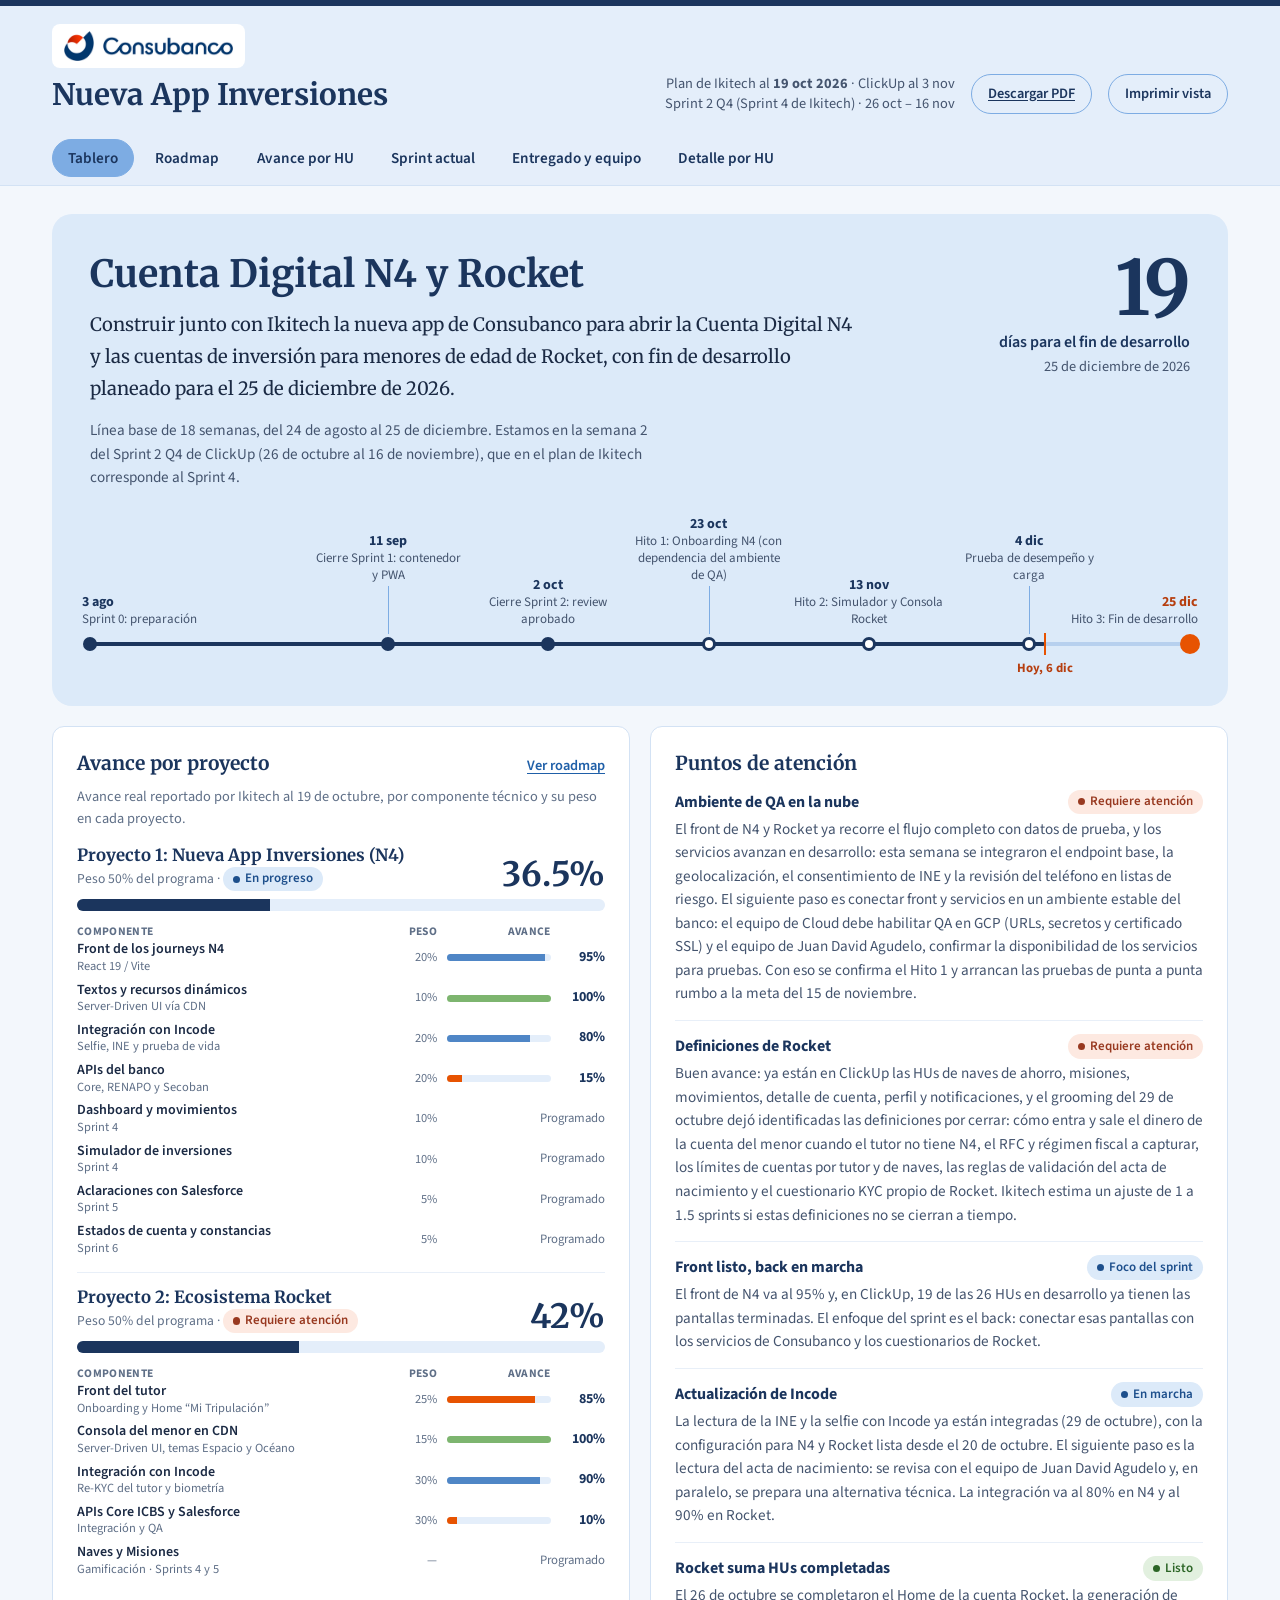
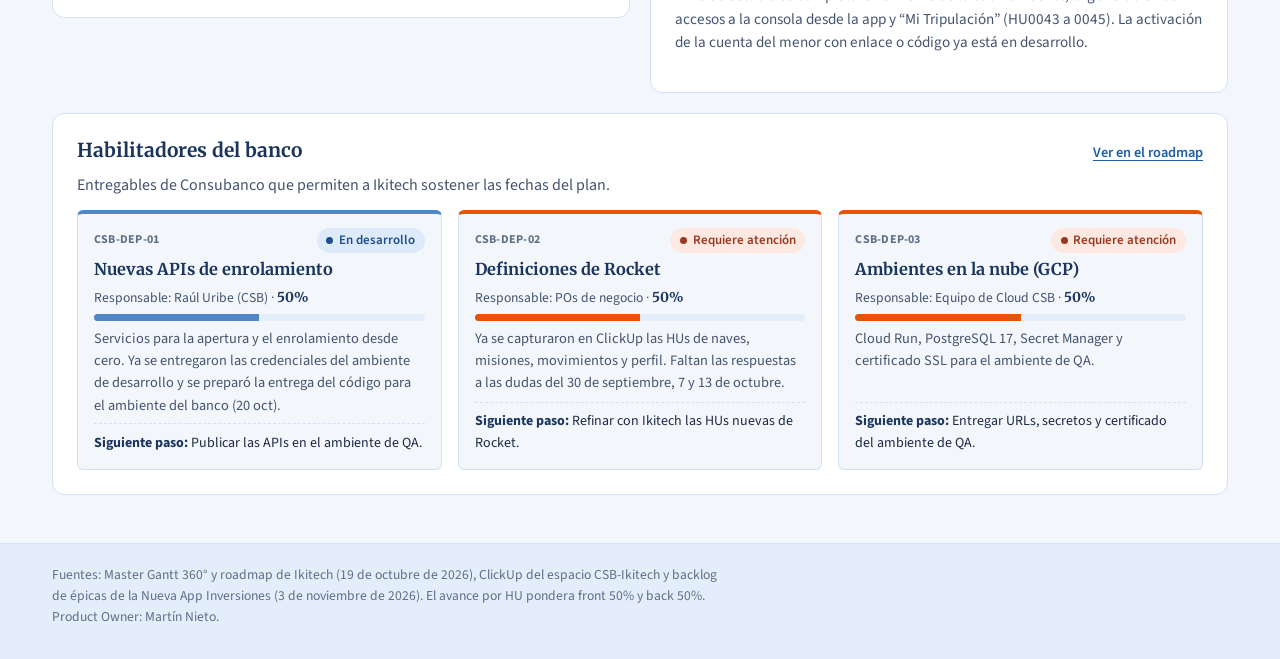
==== commit 760d1ebd: "Enriquece puntos de atención con el registro de riesgos (corte 2026-11-03) Co-Authored-By: Claude Op" ====
--- a/index.html
+++ b/index.html
@@ -516,7 +516,7 @@
 <footer class="footer"><div class="wrap"><p id="foot"></p></div></footer>
 <script>
 const DATA = [{"epica": "Experiencia", "codigo": "EXP-001", "nombre": "Principios rectores de la experiencia", "etapa": "Completada", "devs": "", "nota": "Completada el 2 oct", "link": "https://app.clickup.com/t/86bayqzrc", "f": 1, "b": 1, "avance": 100, "fs": "Listo", "bs": "Listo"}, {"epica": "Experiencia", "codigo": "EXP-002", "nombre": "Principios UX de implementación", "etapa": "Completada", "devs": "", "nota": "Completada el 2 oct", "link": "https://app.clickup.com/t/86baypv9v", "f": 1, "b": 1, "avance": 100, "fs": "Listo", "bs": "Listo"}, {"epica": "Experiencia", "codigo": "EXP-003", "nombre": "Accesibilidad", "etapa": "Completada", "devs": "", "nota": "Completada el 2 oct", "link": "https://app.clickup.com/t/86bb45ad0", "f": 1, "b": 1, "avance": 100, "fs": "Listo", "bs": "Listo"}, {"epica": "Experiencia", "codigo": "EXP-004", "nombre": "Sistema de diseño y design tokens", "etapa": "Completada", "devs": "", "nota": "Base técnica de design tokens entregada", "link": "https://app.clickup.com/t/86bb23mkg", "f": 1, "b": 1, "avance": 100, "fs": "Listo", "bs": "Listo"}, {"epica": "Experiencia", "codigo": "EXP-005", "nombre": "Gestión de estados", "etapa": "Completada", "devs": "", "nota": "Completada el 2 oct", "link": "https://app.clickup.com/t/86baundf5", "f": 1, "b": 1, "avance": 100, "fs": "Listo", "bs": "Listo"}, {"epica": "Experiencia", "codigo": "EXP-006", "nombre": "Experiencia continua (nativo + PWA)", "etapa": "Completada", "devs": "", "nota": "Completada el 2 oct", "link": "https://app.clickup.com/t/86bay3ztd", "f": 1, "b": 1, "avance": 100, "fs": "Listo", "bs": "Listo"}, {"epica": "Experiencia", "codigo": "EXP-007", "nombre": "Arquitectura de información y navegación", "etapa": "Completada", "devs": "", "nota": "Completada el 2 oct", "link": "https://app.clickup.com/t/86bay40x0", "f": 1, "b": 1, "avance": 100, "fs": "Listo", "bs": "Listo"}, {"epica": "Onboarding", "codigo": "HU_AC_001", "nombre": "Acceso a la plataforma y permisos", "etapa": "Completada", "devs": "Dev05", "nota": "Entregada el 25 ago", "link": "https://app.clickup.com/t/86bayptbb", "f": 1, "b": 1, "avance": 100, "fs": "Listo", "bs": "Listo"}, {"epica": "Onboarding", "codigo": "HU_AC_002", "nombre": "Bienvenida a la aplicación (beneficios)", "etapa": "En progreso", "devs": "Dev05 · Dev03", "nota": "Front listo; integración de contenidos en curso", "link": "https://app.clickup.com/t/86bay44j7", "f": 1.0, "b": 0.5, "avance": 75, "fs": "Listo", "bs": "En curso"}, {"epica": "Onboarding", "codigo": "HU_AC_003", "nombre": "Inicio de sesión (acceso directo)", "etapa": "En progreso", "devs": "Dev02 · Dev04", "nota": "Integración con servicio Consubanco en curso", "link": "https://app.clickup.com/t/86bay49y7", "f": 1.0, "b": 0.0, "avance": 50, "fs": "Listo", "bs": "Pendiente"}, {"epica": "Onboarding", "codigo": "HU_AC_004", "nombre": "Autenticación biométrica", "etapa": "En progreso", "devs": "", "nota": "", "link": "https://app.clickup.com/t/86bayptrb", "f": 1.0, "b": 0.0, "avance": 50, "fs": "Listo", "bs": "Pendiente"}, {"epica": "Onboarding", "codigo": "HU_AC_005", "nombre": "Gestión de sesión", "etapa": "Por refinar", "devs": "Dev02 · Dev04", "nota": "Se reprograma; el manejo de sesión segura ya está entregado", "link": "https://app.clickup.com/t/86baypu8e", "f": 0, "b": 0, "avance": 0, "fs": "", "bs": ""}, {"epica": "Onboarding", "codigo": "HU012", "nombre": "Acceso recurrente", "etapa": "En backlog", "devs": "", "nota": "", "link": "", "f": 0, "b": 0, "avance": 0, "fs": "", "bs": ""}, {"epica": "Onboarding", "codigo": "—", "nombre": "Manejo de acceso y excepciones", "etapa": "En backlog", "devs": "", "nota": "", "link": "", "f": 0, "b": 0, "avance": 0, "fs": "", "bs": ""}, {"epica": "Inicio de sesión", "codigo": "HU_AC_006", "nombre": "Pantalla de bienvenida y ruteo inicial", "etapa": "Refinada, por iniciar", "devs": "", "nota": "", "link": "https://app.clickup.com/t/86bc8xcyt", "f": 0, "b": 0, "avance": 0, "fs": "", "bs": ""}, {"epica": "Inicio de sesión", "codigo": "HU_AC_007", "nombre": "Login: teléfono, contraseña y dispositivo", "etapa": "Refinada, por iniciar", "devs": "", "nota": "", "link": "https://app.clickup.com/t/86bc9tfmr", "f": 0, "b": 0, "avance": 0, "fs": "", "bs": ""}, {"epica": "Inicio de sesión", "codigo": "HU_AC_008", "nombre": "Bloqueos en inicio de sesión (AD y CRM)", "etapa": "Refinada, por iniciar", "devs": "", "nota": "", "link": "https://app.clickup.com/t/86bc9tg4d", "f": 0, "b": 0, "avance": 0, "fs": "", "bs": ""}, {"epica": "Inicio de sesión", "codigo": "HU_AC_009", "nombre": "Recuperar contraseña", "etapa": "Refinada, por iniciar", "devs": "", "nota": "", "link": "https://app.clickup.com/t/86bc9tgxg", "f": 0, "b": 0, "avance": 0, "fs": "", "bs": ""}, {"epica": "Inicio de sesión", "codigo": "HU_AC_010", "nombre": "Migración de cliente existente vía CURP", "etapa": "Refinada, por iniciar", "devs": "", "nota": "", "link": "https://app.clickup.com/t/86bc9th02", "f": 0, "b": 0, "avance": 0, "fs": "", "bs": ""}, {"epica": "Inicio de sesión", "codigo": "HU_AC_011", "nombre": "Registro nuevo — verificación de productos", "etapa": "Refinada, por iniciar", "devs": "", "nota": "", "link": "https://app.clickup.com/t/86bc9th34", "f": 0, "b": 0, "avance": 0, "fs": "", "bs": ""}, {"epica": "Inicio de sesión", "codigo": "HU_AC_012", "nombre": "Enrolamiento cliente con productos", "etapa": "Refinada, por iniciar", "devs": "", "nota": "", "link": "https://app.clickup.com/t/86bc9th4w", "f": 0, "b": 0, "avance": 0, "fs": "", "bs": ""}, {"epica": "Cuenta Digital N4", "codigo": "HU_N4_001", "nombre": "Bienvenida y beneficios apertura", "etapa": "En progreso", "devs": "Dev05 · Dev03", "nota": "Front y contenidos listos; integración en curso", "link": "https://app.clickup.com/t/86bb15m4d", "f": 0.0, "b": 0.0, "avance": 0, "fs": "En curso", "bs": "Pendiente"}, {"epica": "Cuenta Digital N4", "codigo": "HU_N4_002", "nombre": "Captura de datos de contacto", "etapa": "En progreso", "devs": "Dev02 · Dev03 · Dev04", "nota": "Revisión del teléfono en listas de riesgo integrada (29 oct); ajustes de front en curso", "link": "https://app.clickup.com/t/86bb1mz2e", "f": 0.5, "b": 0.0, "avance": 25, "fs": "En curso", "bs": "En curso"}, {"epica": "Cuenta Digital N4", "codigo": "HU_N4_003", "nombre": "Verificación del teléfono con código SMS", "etapa": "Completada", "devs": "Dev02 · Dev03 · Dev04", "nota": "Envío y validación del código SMS completados", "link": "https://app.clickup.com/t/86bb1jpc0", "f": 1, "b": 1, "avance": 100, "fs": "Listo", "bs": "Listo"}, {"epica": "Cuenta Digital N4", "codigo": "HU_N4_004", "nombre": "Captura y validación de INE", "etapa": "En progreso", "devs": "Dev04", "nota": "Conexión con Incode y lectura automática de la INE entregadas (1 oct)", "link": "https://app.clickup.com/t/86bb23j6d", "f": 0, "b": 0.83, "avance": 42, "fs": "Pendiente", "bs": "En curso"}, {"epica": "Cuenta Digital N4", "codigo": "HU_N4_005", "nombre": "Confirmación de datos del INE", "etapa": "En progreso", "devs": "Dev02", "nota": "", "link": "https://app.clickup.com/t/86bb59vay", "f": 1.0, "b": 0.0, "avance": 50, "fs": "Listo", "bs": "En curso"}, {"epica": "Cuenta Digital N4", "codigo": "HU_N4_006", "nombre": "Verificación de CURP ante RENAPO", "etapa": "Refinada, por iniciar", "devs": "", "nota": "", "link": "https://app.clickup.com/t/86bbe9muh", "f": 0, "b": 0, "avance": 0, "fs": "", "bs": ""}, {"epica": "Cuenta Digital N4", "codigo": "HU_N4_007", "nombre": "Validación biométrica (selfie y prueba de vida)", "etapa": "Refinada, por iniciar", "devs": "", "nota": "", "link": "https://app.clickup.com/t/86bbg7mhe", "f": 0, "b": 0, "avance": 0, "fs": "", "bs": ""}, {"epica": "Cuenta Digital N4", "codigo": "HU_N4_008", "nombre": "Confirmación y actualización de domicilio", "etapa": "En progreso", "devs": "Dev02", "nota": "Front terminado; back en curso", "link": "https://app.clickup.com/t/86bbh1591", "f": 1.0, "b": 0.0, "avance": 50, "fs": "Listo", "bs": "En curso"}, {"epica": "Cuenta Digital N4", "codigo": "HU_N4_009", "nombre": "Información fiscal y listas negras", "etapa": "Por refinar", "devs": "", "nota": "Pantalla fiscal ya construida", "link": "https://app.clickup.com/t/86bbh79xc", "f": 0, "b": 0, "avance": 0, "fs": "", "bs": ""}, {"epica": "Cuenta Digital N4", "codigo": "HU_N4_010", "nombre": "Información laboral", "etapa": "En backlog", "devs": "", "nota": "", "link": "", "f": 0, "b": 0, "avance": 0, "fs": "", "bs": ""}, {"epica": "Cuenta Digital N4", "codigo": "HU0018", "nombre": "Información financiera y uso de la cuenta", "etapa": "En backlog", "devs": "", "nota": "Pantalla de cuestionario ya construida", "link": "", "f": 0, "b": 0, "avance": 0, "fs": "", "bs": ""}, {"epica": "Cuenta Digital N4", "codigo": "HU_N4_10", "nombre": "Cuestionario de vulnerabilidad", "etapa": "En progreso", "devs": "Dev04", "nota": "", "link": "https://app.clickup.com/t/86bc0c0mq", "f": 1.0, "b": 0.0, "avance": 50, "fs": "Listo", "bs": "Pendiente"}, {"epica": "Cuenta Digital N4", "codigo": "HU0020", "nombre": "Documentos de contratación y correo", "etapa": "En progreso", "devs": "Dev02 · Dev05", "nota": "Flujo cliente nuevo: documentos y firma", "link": "https://app.clickup.com/t/86bc0n8fm", "f": 1.0, "b": 0.0, "avance": 50, "fs": "Listo", "bs": "En curso"}, {"epica": "Cuenta Digital N4", "codigo": "HU0021", "nombre": "Elegibilidad regulatoria y unicidad de cuenta", "etapa": "En backlog", "devs": "", "nota": "", "link": "", "f": 0, "b": 0, "avance": 0, "fs": "", "bs": ""}, {"epica": "Cuenta Digital N4", "codigo": "HU0022", "nombre": "Firma del contrato de apertura", "etapa": "En backlog", "devs": "", "nota": "Componente de firma ya adaptado a N4", "link": "", "f": 0, "b": 0, "avance": 0, "fs": "", "bs": ""}, {"epica": "Cuenta Digital N4", "codigo": "HU0023", "nombre": "Creación de contraseña y confirmación", "etapa": "En backlog", "devs": "", "nota": "Pantallas ya construidas", "link": "", "f": 0, "b": 0, "avance": 0, "fs": "", "bs": ""}, {"epica": "Rocket", "codigo": "HU0024", "nombre": "Landing: información general y requisitos", "etapa": "En progreso", "devs": "Dev02 · Dev03", "nota": "", "link": "https://app.clickup.com/t/86bb4xaem", "f": 1.0, "b": 0.0, "avance": 50, "fs": "Listo", "bs": "Pendiente"}, {"epica": "Rocket", "codigo": "HU0025", "nombre": "Datos de contacto / identificación cliente", "etapa": "En progreso", "devs": "Dev05", "nota": "Revisión del teléfono en listas de riesgo integrada (29 oct)", "link": "https://app.clickup.com/t/86bb4w2vg", "f": 0.5, "b": 0.0, "avance": 25, "fs": "En curso", "bs": "En curso"}, {"epica": "Rocket", "codigo": "HU0026", "nombre": "Código de confirmación", "etapa": "Refinada, por iniciar", "devs": "Dev04", "nota": "", "link": "https://app.clickup.com/t/86bb4xkn2", "f": 0, "b": 0, "avance": 0, "fs": "", "bs": ""}, {"epica": "Rocket", "codigo": "HU0027", "nombre": "Instrucciones INE anverso/reverso", "etapa": "Refinada, por iniciar", "devs": "Dev02 · Dev04", "nota": "", "link": "https://app.clickup.com/t/86bb4zbt5", "f": 0, "b": 0, "avance": 0, "fs": "", "bs": ""}, {"epica": "Rocket", "codigo": "HU0028", "nombre": "Validación identidad adulto", "etapa": "En progreso", "devs": "", "nota": "Arrancó con el back de biometría", "link": "https://app.clickup.com/t/86bb4zhrk", "f": 0, "b": 0.0, "avance": 0, "fs": "Pendiente", "bs": "Pendiente"}, {"epica": "Rocket", "codigo": "HU0029", "nombre": "Confirmación datos adulto (extracción INE)", "etapa": "En progreso", "devs": "Dev02 · Dev04 · Dev05", "nota": "", "link": "https://app.clickup.com/t/86bb51ncv", "f": 1.0, "b": 0.0, "avance": 50, "fs": "Listo", "bs": "Pendiente"}, {"epica": "Rocket", "codigo": "HU0030", "nombre": "Confirmación y actualización de domicilio", "etapa": "En progreso", "devs": "Dev02", "nota": "", "link": "https://app.clickup.com/t/86bbw2ggk", "f": 1.0, "b": 0.0, "avance": 50, "fs": "Listo", "bs": "Pendiente"}, {"epica": "Rocket", "codigo": "HU0031", "nombre": "Ocupación laboral", "etapa": "En progreso", "devs": "Dev05", "nota": "", "link": "https://app.clickup.com/t/86bbw37a3", "f": 1.0, "b": 0.0, "avance": 50, "fs": "Listo", "bs": "Pendiente"}, {"epica": "Rocket", "codigo": "HU0032", "nombre": "Origen de recursos", "etapa": "En progreso", "devs": "Dev05", "nota": "", "link": "https://app.clickup.com/t/86bbw3b6n", "f": 1.0, "b": 0.0, "avance": 50, "fs": "Listo", "bs": "Pendiente"}, {"epica": "Rocket", "codigo": "HU0033", "nombre": "Uso de la cuenta", "etapa": "En progreso", "devs": "Dev05", "nota": "", "link": "https://app.clickup.com/t/86bbw3dex", "f": 1.0, "b": 0.0, "avance": 50, "fs": "Listo", "bs": "Pendiente"}, {"epica": "Rocket", "codigo": "HU0034", "nombre": "Uso de los recursos", "etapa": "En progreso", "devs": "Dev05", "nota": "", "link": "https://app.clickup.com/t/86bbw3f73", "f": 1.0, "b": 0.0, "avance": 50, "fs": "Listo", "bs": "Pendiente"}, {"epica": "Rocket", "codigo": "HU0035", "nombre": "Cargo en el gobierno (PEP)", "etapa": "En progreso", "devs": "Dev05", "nota": "", "link": "https://app.clickup.com/t/86bbw3jh6", "f": 1.0, "b": 0.0, "avance": 50, "fs": "Listo", "bs": "Pendiente"}, {"epica": "Rocket", "codigo": "HU0036", "nombre": "Saldo promedio de depósito", "etapa": "En progreso", "devs": "Dev05", "nota": "", "link": "https://app.clickup.com/t/86bbw3kp0", "f": 1.0, "b": 0.0, "avance": 50, "fs": "Listo", "bs": "Pendiente"}, {"epica": "Rocket", "codigo": "HU0037", "nombre": "Cuestionario de vulnerabilidad", "etapa": "En progreso", "devs": "Dev05", "nota": "", "link": "https://app.clickup.com/t/86bbw3mp1", "f": 1.0, "b": 0.0, "avance": 50, "fs": "Listo", "bs": "Pendiente"}, {"epica": "Rocket", "codigo": "HU0038", "nombre": "Acta de nacimiento del menor", "etapa": "En progreso", "devs": "Dev05", "nota": "Front terminado el 14 oct", "link": "https://app.clickup.com/t/86bbw3yba", "f": 1.0, "b": 0.0, "avance": 50, "fs": "Listo", "bs": "En curso"}, {"epica": "Rocket", "codigo": "HU0039", "nombre": "Si es cliente: documentación y código SMS", "etapa": "Refinada, por iniciar", "devs": "Dev02", "nota": "", "link": "https://app.clickup.com/t/86bbw411m", "f": 0, "b": 0, "avance": 0, "fs": "", "bs": ""}, {"epica": "Rocket", "codigo": "HU0040", "nombre": "No es cliente: documentación y firma", "etapa": "En progreso", "devs": "Dev05", "nota": "", "link": "https://app.clickup.com/t/86bbw43z4", "f": 1.0, "b": 0.0, "avance": 50, "fs": "Listo", "bs": "Pendiente"}, {"epica": "Rocket", "codigo": "HU0041", "nombre": "Generación de firma", "etapa": "Refinada, por iniciar", "devs": "", "nota": "Nueva HU, refinada", "link": "https://app.clickup.com/t/86bcd4he8", "f": 0, "b": 0, "avance": 0, "fs": "", "bs": ""}, {"epica": "Rocket", "codigo": "HU0042", "nombre": "Generación de contraseña", "etapa": "Refinada, por iniciar", "devs": "", "nota": "Nueva HU, refinada", "link": "https://app.clickup.com/t/86bcd59hj", "f": 0, "b": 0, "avance": 0, "fs": "", "bs": ""}, {"epica": "Rocket", "codigo": "—", "nombre": "Mapeo de expediente y envío a backoffice", "etapa": "En backlog", "devs": "", "nota": "", "link": "", "f": 0, "b": 0, "avance": 0, "fs": "", "bs": ""}, {"epica": "Manejo cuenta Rocket", "codigo": "HU0043", "nombre": "Home de la cuenta Rocket", "etapa": "Completada", "devs": "Dev02 · Dev05", "nota": "Completada el 26 oct", "link": "https://app.clickup.com/t/86bcd5n33", "f": 1, "b": 1, "avance": 100, "fs": "Listo", "bs": "Listo"}, {"epica": "Manejo cuenta Rocket", "codigo": "HU0044", "nombre": "Generación de accesos a la consola desde la app", "etapa": "Completada", "devs": "Dev02 · Dev05", "nota": "Completada el 26 oct", "link": "https://app.clickup.com/t/86bcd61mk", "f": 1, "b": 1, "avance": 100, "fs": "Listo", "bs": "Listo"}, {"epica": "Manejo cuenta Rocket", "codigo": "HU0045", "nombre": "Consulta de “Mi Tripulación” y administración de accesos", "etapa": "Completada", "devs": "Dev02 · Dev05", "nota": "Completada el 26 oct", "link": "https://app.clickup.com/t/86bcd6a1w", "f": 1, "b": 1, "avance": 100, "fs": "Listo", "bs": "Listo"}, {"epica": "Manejo cuenta Rocket", "codigo": "—", "nombre": "Fondeo a la cuenta", "etapa": "En backlog", "devs": "", "nota": "", "link": "", "f": 0, "b": 0, "avance": 0, "fs": "", "bs": ""}, {"epica": "Manejo cuenta Rocket", "codigo": "—", "nombre": "Inversiones", "etapa": "En backlog", "devs": "", "nota": "", "link": "", "f": 0, "b": 0, "avance": 0, "fs": "", "bs": ""}, {"epica": "Manejo cuenta Rocket", "codigo": "—", "nombre": "Visualización estado de cuenta", "etapa": "En backlog", "devs": "", "nota": "", "link": "", "f": 0, "b": 0, "avance": 0, "fs": "", "bs": ""}, {"epica": "Consola Rocket", "codigo": "HU0046", "nombre": "Activación de cuenta del menor con enlace de acceso", "etapa": "En progreso", "devs": "", "nota": "Arrancó en el Sprint 4", "link": "https://app.clickup.com/t/86bcd6hj1", "f": 0.0, "b": 0, "avance": 0, "fs": "Pendiente", "bs": "Pendiente"}, {"epica": "Consola Rocket", "codigo": "HU0047", "nombre": "Activación de cuenta del menor con código de acceso", "etapa": "En progreso", "devs": "", "nota": "Arrancó en el Sprint 4", "link": "https://app.clickup.com/t/86bcd6wdg", "f": 0.0, "b": 0, "avance": 0, "fs": "Pendiente", "bs": "Pendiente"}, {"epica": "Consola Rocket", "codigo": "HU0048", "nombre": "Inicio de sesión en la consola", "etapa": "Refinada, por iniciar", "devs": "", "nota": "Nueva HU en ClickUp", "link": "https://app.clickup.com/t/86bcd72d7", "f": 0, "b": 0, "avance": 0, "fs": "", "bs": ""}, {"epica": "Consola Rocket", "codigo": "HU0049", "nombre": "Recuperación de contraseña en la consola", "etapa": "Refinada, por iniciar", "devs": "", "nota": "Nueva HU en ClickUp", "link": "https://app.clickup.com/t/86bcd79d7", "f": 0, "b": 0, "avance": 0, "fs": "", "bs": ""}, {"epica": "Consola Rocket", "codigo": "—", "nombre": "Consola Rocket: reglas generales", "etapa": "En backlog", "devs": "", "nota": "", "link": "", "f": 0, "b": 0, "avance": 0, "fs": "", "bs": ""}, {"epica": "Cimentación técnica", "codigo": "HU-T01", "nombre": "Contratos API-First y mocks (BFF)", "etapa": "Por refinar", "devs": "", "nota": "", "link": "https://app.clickup.com/t/86bba71zf", "f": 0, "b": 0, "avance": 0, "fs": "", "bs": ""}, {"epica": "Cimentación técnica", "codigo": "HU-T02", "nombre": "Scaffolding, CI/CD y calidad de código", "etapa": "Por refinar", "devs": "", "nota": "", "link": "https://app.clickup.com/t/86bba75j1", "f": 0, "b": 0, "avance": 0, "fs": "", "bs": ""}, {"epica": "Cimentación técnica", "codigo": "HU-T03", "nombre": "PoC capa anticorrupción (SOAP→JSON)", "etapa": "Por refinar", "devs": "", "nota": "", "link": "https://app.clickup.com/t/86bba79cg", "f": 0, "b": 0, "avance": 0, "fs": "", "bs": ""}, {"epica": "Cimentación técnica", "codigo": "HU-T04", "nombre": "Scaffolding app móvil y performance", "etapa": "Por refinar", "devs": "", "nota": "", "link": "https://app.clickup.com/t/86bba7aum", "f": 0, "b": 0, "avance": 0, "fs": "", "bs": ""}, {"epica": "Cimentación técnica", "codigo": "HU-T05", "nombre": "Seguridad base (IdP / API Gateway)", "etapa": "Por refinar", "devs": "", "nota": "", "link": "https://app.clickup.com/t/86bba7ce8", "f": 0, "b": 0, "avance": 0, "fs": "", "bs": ""}, {"epica": "Manejo cuenta Rocket", "codigo": "—", "nombre": "Naves de ahorro: edición", "etapa": "Por refinar", "devs": "", "nota": "Nueva HU en ClickUp", "link": "https://app.clickup.com/t/86bcuhrcm", "f": 0, "b": 0, "avance": 0, "fs": "", "bs": ""}, {"epica": "Manejo cuenta Rocket", "codigo": "—", "nombre": "Naves de ahorro: detalle", "etapa": "Por refinar", "devs": "", "nota": "Nueva HU en ClickUp", "link": "https://app.clickup.com/t/86bcuh8dh", "f": 0, "b": 0, "avance": 0, "fs": "", "bs": ""}, {"epica": "Manejo cuenta Rocket", "codigo": "—", "nombre": "Naves de ahorro: vista general", "etapa": "Por refinar", "devs": "", "nota": "Nueva HU en ClickUp", "link": "https://app.clickup.com/t/86bcuh6cw", "f": 0, "b": 0, "avance": 0, "fs": "", "bs": ""}, {"epica": "Manejo cuenta Rocket", "codigo": "—", "nombre": "Aviso al adulto por nave creada desde la consola", "etapa": "Por refinar", "devs": "", "nota": "Nueva HU en ClickUp", "link": "https://app.clickup.com/t/86bcuh2wu", "f": 0, "b": 0, "avance": 0, "fs": "", "bs": ""}, {"epica": "Manejo cuenta Rocket", "codigo": "—", "nombre": "Aviso de nave creada desde la consola", "etapa": "Por refinar", "devs": "", "nota": "Nueva HU en ClickUp", "link": "https://app.clickup.com/t/86bcugrwm", "f": 0, "b": 0, "avance": 0, "fs": "", "bs": ""}, {"epica": "Manejo cuenta Rocket", "codigo": "—", "nombre": "Naves de ahorro: creación", "etapa": "Por refinar", "devs": "", "nota": "Nueva HU en ClickUp", "link": "https://app.clickup.com/t/86bcugdhz", "f": 0, "b": 0, "avance": 0, "fs": "", "bs": ""}, {"epica": "Manejo cuenta Rocket", "codigo": "—", "nombre": "Naves de ahorro: introducción", "etapa": "Por refinar", "devs": "", "nota": "Nueva HU en ClickUp", "link": "https://app.clickup.com/t/86bcug8v5", "f": 0, "b": 0, "avance": 0, "fs": "", "bs": ""}, {"epica": "Consola Rocket", "codigo": "HU0091-1", "nombre": "Mensajes de la pantalla de carga", "etapa": "Por refinar", "devs": "", "nota": "Nueva HU en ClickUp", "link": "https://app.clickup.com/t/86bcna7b3", "f": 0, "b": 0, "avance": 0, "fs": "", "bs": ""}, {"epica": "Manejo cuenta Rocket", "codigo": "HU0054", "nombre": "Consulta y actualización del perfil", "etapa": "Por refinar", "devs": "", "nota": "Nueva HU en ClickUp", "link": "https://app.clickup.com/t/86bcn4364", "f": 0, "b": 0, "avance": 0, "fs": "", "bs": ""}, {"epica": "Manejo cuenta Rocket", "codigo": "HU0053", "nombre": "Consulta y filtrado de movimientos", "etapa": "Por refinar", "devs": "", "nota": "Nueva HU en ClickUp", "link": "https://app.clickup.com/t/86bcn42ke", "f": 0, "b": 0, "avance": 0, "fs": "", "bs": ""}, {"epica": "Manejo cuenta Rocket", "codigo": "HU0052", "nombre": "Detalle de la cuenta Rocket", "etapa": "Por refinar", "devs": "", "nota": "Nueva HU en ClickUp", "link": "https://app.clickup.com/t/86bcn41rv", "f": 0, "b": 0, "avance": 0, "fs": "", "bs": ""}, {"epica": "Manejo cuenta Rocket", "codigo": "HU0051", "nombre": "Menú lateral de Rocket", "etapa": "Por refinar", "devs": "", "nota": "Nueva HU en ClickUp", "link": "https://app.clickup.com/t/86bcn41gg", "f": 0, "b": 0, "avance": 0, "fs": "", "bs": ""}, {"epica": "Consola Rocket", "codigo": "HU0112", "nombre": "Mapeo de errores", "etapa": "Por refinar", "devs": "", "nota": "Nueva HU en ClickUp", "link": "https://app.clickup.com/t/86bcn3uu0", "f": 0, "b": 0, "avance": 0, "fs": "", "bs": ""}, {"epica": "Consola Rocket", "codigo": "HU0111", "nombre": "Actualización de contraseña", "etapa": "Por refinar", "devs": "", "nota": "Nueva HU en ClickUp", "link": "https://app.clickup.com/t/86bcn3uhc", "f": 0, "b": 0, "avance": 0, "fs": "", "bs": ""}, {"epica": "Consola Rocket", "codigo": "HU0110", "nombre": "Perfil, configuración y cierre de sesión", "etapa": "Por refinar", "devs": "", "nota": "Nueva HU en ClickUp", "link": "https://app.clickup.com/t/86bcn3u6u", "f": 0, "b": 0, "avance": 0, "fs": "", "bs": ""}, {"epica": "Consola Rocket", "codigo": "HU0109", "nombre": "Notificaciones", "etapa": "Por refinar", "devs": "", "nota": "Nueva HU en ClickUp", "link": "https://app.clickup.com/t/86bcn361x", "f": 0, "b": 0, "avance": 0, "fs": "", "bs": ""}, {"epica": "Consola Rocket", "codigo": "HU0100", "nombre": "Eliminar misiones", "etapa": "Por refinar", "devs": "", "nota": "Nueva HU en ClickUp", "link": "https://app.clickup.com/t/86bcn35py", "f": 0, "b": 0, "avance": 0, "fs": "", "bs": ""}, {"epica": "Consola Rocket", "codigo": "HU0099", "nombre": "Editar misiones", "etapa": "Por refinar", "devs": "", "nota": "Nueva HU en ClickUp", "link": "https://app.clickup.com/t/86bcn35ct", "f": 0, "b": 0, "avance": 0, "fs": "", "bs": ""}, {"epica": "Consola Rocket", "codigo": "HU0098", "nombre": "Crear misiones", "etapa": "Por refinar", "devs": "", "nota": "Nueva HU en ClickUp", "link": "https://app.clickup.com/t/86bcn3516", "f": 0, "b": 0, "avance": 0, "fs": "", "bs": ""}, {"epica": "Consola Rocket", "codigo": "HU0105", "nombre": "Misiones", "etapa": "Por refinar", "devs": "", "nota": "Nueva HU en ClickUp", "link": "https://app.clickup.com/t/86bcn30mu", "f": 0, "b": 0, "avance": 0, "fs": "", "bs": ""}, {"epica": "Consola Rocket", "codigo": "HU0104", "nombre": "Eliminar nave de ahorro", "etapa": "Por refinar", "devs": "", "nota": "Nueva HU en ClickUp", "link": "https://app.clickup.com/t/86bcn3086", "f": 0, "b": 0, "avance": 0, "fs": "", "bs": ""}, {"epica": "Consola Rocket", "codigo": "HU0103", "nombre": "Editar nave de ahorro", "etapa": "Por refinar", "devs": "", "nota": "Nueva HU en ClickUp", "link": "https://app.clickup.com/t/86bcn2zzw", "f": 0, "b": 0, "avance": 0, "fs": "", "bs": ""}, {"epica": "Consola Rocket", "codigo": "HU0094", "nombre": "Crear nave de ahorro", "etapa": "Por refinar", "devs": "", "nota": "Nueva HU en ClickUp", "link": "https://app.clickup.com/t/86bcn2znr", "f": 0, "b": 0, "avance": 0, "fs": "", "bs": ""}, {"epica": "Consola Rocket", "codigo": "HU0101", "nombre": "Nave de ahorro", "etapa": "Por refinar", "devs": "", "nota": "Nueva HU en ClickUp", "link": "https://app.clickup.com/t/86bcn2zcn", "f": 0, "b": 0, "avance": 0, "fs": "", "bs": ""}, {"epica": "Consola Rocket", "codigo": "HU0103", "nombre": "Inversiones", "etapa": "Por refinar", "devs": "", "nota": "Nueva HU en ClickUp", "link": "https://app.clickup.com/t/86bcn2z3w", "f": 0, "b": 0, "avance": 0, "fs": "", "bs": ""}, {"epica": "Consola Rocket", "codigo": "HU0103", "nombre": "Diseño de la tarjeta", "etapa": "Por refinar", "devs": "", "nota": "Nueva HU en ClickUp", "link": "https://app.clickup.com/t/86bcn2yvn", "f": 0, "b": 0, "avance": 0, "fs": "", "bs": ""}, {"epica": "Consola Rocket", "codigo": "HU0102", "nombre": "Perfil, configuración y cierre de sesión", "etapa": "Por refinar", "devs": "", "nota": "Nueva HU en ClickUp", "link": "https://app.clickup.com/t/86bcn2yg4", "f": 0, "b": 0, "avance": 0, "fs": "", "bs": ""}, {"epica": "Consola Rocket", "codigo": "HU0101", "nombre": "Notificaciones", "etapa": "Por refinar", "devs": "", "nota": "Nueva HU en ClickUp", "link": "https://app.clickup.com/t/86bcn2y72", "f": 0, "b": 0, "avance": 0, "fs": "", "bs": ""}, {"epica": "Consola Rocket", "codigo": "HU0097", "nombre": "Misiones", "etapa": "Por refinar", "devs": "", "nota": "Nueva HU en ClickUp", "link": "https://app.clickup.com/t/86bcn2rqc", "f": 0, "b": 0, "avance": 0, "fs": "", "bs": ""}, {"epica": "Consola Rocket", "codigo": "HU0096", "nombre": "Eliminar nave de ahorro", "etapa": "Por refinar", "devs": "", "nota": "Nueva HU en ClickUp", "link": "https://app.clickup.com/t/86bcn2qz5", "f": 0, "b": 0, "avance": 0, "fs": "", "bs": ""}, {"epica": "Consola Rocket", "codigo": "HU0095", "nombre": "Editar nave de ahorro", "etapa": "Por refinar", "devs": "", "nota": "Nueva HU en ClickUp", "link": "https://app.clickup.com/t/86bcn2qn4", "f": 0, "b": 0, "avance": 0, "fs": "", "bs": ""}, {"epica": "Consola Rocket", "codigo": "HU0093", "nombre": "Naves de ahorro", "etapa": "Por refinar", "devs": "", "nota": "Nueva HU en ClickUp", "link": "https://app.clickup.com/t/86bcn2qcb", "f": 0, "b": 0, "avance": 0, "fs": "", "bs": ""}, {"epica": "Consola Rocket", "codigo": "HU0092", "nombre": "Home de la consola", "etapa": "Refinada, por iniciar", "devs": "", "nota": "Nueva HU en ClickUp", "link": "https://app.clickup.com/t/86bcn2q7x", "f": 0, "b": 0, "avance": 0, "fs": "", "bs": ""}, {"epica": "Consola Rocket", "codigo": "HU0091", "nombre": "Pantalla de carga de la consola", "etapa": "Por refinar", "devs": "", "nota": "Nueva HU en ClickUp", "link": "https://app.clickup.com/t/86bcn2q1p", "f": 0, "b": 0, "avance": 0, "fs": "", "bs": ""}, {"epica": "Manejo cuenta Rocket", "codigo": "HU0050", "nombre": "Home para clientes sin tarjeta de débito", "etapa": "Por refinar", "devs": "", "nota": "Nueva HU en ClickUp", "link": "https://app.clickup.com/t/86bcmq7n2", "f": 0, "b": 0, "avance": 0, "fs": "", "bs": ""}];
-const R = {"meta": {"corte_ikitech": "2026-10-19", "corte_clickup": "2026-11-03", "fin_desarrollo": "2026-12-25", "sprint": {"nombre": "Sprint 2 Q4", "clickup": "SP2-Q4", "ikitech": "Sprint 4", "inicio": "2026-10-26", "fin": "2026-11-16"}, "roadmap": {"inicio": "2026-08-03", "semanas": 21, "semana_actual": "W14 (2 al 6 de noviembre)"}, "hoja_epicas_id": "PENDIENTE"}, "hero": {"titulo": "Cuenta Digital N4 y Rocket", "objetivo": "Construir junto con Ikitech la nueva app de Consubanco para abrir la Cuenta Digital N4 y las cuentas de inversión para menores de edad de Rocket, con fin de desarrollo planeado para el 25 de diciembre de 2026.", "contexto": "Línea base de 18 semanas, del 24 de agosto al 25 de diciembre. Estamos en la semana 2 del Sprint 2 Q4 de ClickUp (26 de octubre al 16 de noviembre), que en el plan de Ikitech corresponde al Sprint 4."}, "rail": {"inicio": "2026-08-03", "fin": "2026-12-25", "hitos": [["2026-08-03", "3 ago", "Sprint 0: preparación", "done", "a start"], ["2026-09-11", "11 sep", "Cierre Sprint 1: contenedor y PWA", "done", "b"], ["2026-10-02", "2 oct", "Cierre Sprint 2: review aprobado", "done", "a"], ["2026-10-23", "23 oct", "Hito 1: Onboarding N4 (con dependencia del ambiente de QA)", "next", "b"], ["2026-11-13", "13 nov", "Hito 2: Simulador y Consola Rocket", "next", "a"], ["2026-12-04", "4 dic", "Prueba de desempeño y carga", "next", "b"], ["2026-12-25", "25 dic", "Hito 3: Fin de desarrollo", "key", "a end"]]}, "alertas": [{"titulo": "Ambiente de QA en la nube", "estado": "dep", "etiqueta": "Requiere atención", "texto": "Los servicios de N4 y Rocket avanzan en el ambiente de desarrollo: esta semana se integraron el endpoint base, la geolocalización, el consentimiento de INE y la revisión del teléfono en listas de riesgo. Para pasarlos a pruebas se necesita que el equipo de Cloud habilite el ambiente de QA en GCP con sus URLs, secretos y certificado SSL. Con eso se confirma el Hito 1 y arrancan las pruebas automatizadas de punta a punta."}, {"titulo": "Definiciones de Rocket", "estado": "dep", "etiqueta": "Requiere atención", "texto": "Buen avance: ya están capturadas en ClickUp las HUs de naves de ahorro, misiones, movimientos, detalle de cuenta, perfil y notificaciones de la app y la consola. El siguiente paso es refinarlas y responder las dudas enviadas el 30 de septiembre, 7 y 13 de octubre. Ikitech estima un ajuste de 1 a 1.5 sprints si estas definiciones no se cierran a tiempo."}, {"titulo": "Front listo, back en marcha", "estado": "curso", "etiqueta": "Foco del sprint", "dinamico": "front"}, {"titulo": "Actualización de Incode", "estado": "curso", "etiqueta": "En marcha", "texto": "Ya está la configuración de Incode para los flujos de N4 y Rocket (20 de octubre). La integración va al 80% en N4 y al 90% en Rocket, donde falta validar las reglas de parentesco y el acta de nacimiento."}, {"titulo": "Rocket suma HUs completadas", "estado": "hecho", "etiqueta": "Listo", "texto": "El 26 de octubre se completaron el Home de la cuenta Rocket, la generación de accesos a la consola desde la app y “Mi Tripulación” (HU0043 a 0045). La activación de la cuenta del menor con enlace o código ya está en desarrollo."}], "proyectos": [["Proyecto 1: Nueva App Inversiones (N4)", "Peso 50% del programa", 36.5, "En progreso", [["Front de los journeys N4", "React 19 / Vite", 20, 95, "En progreso"], ["Textos y recursos dinámicos", "Server-Driven UI vía CDN", 10, 100, "Completado"], ["Integración con Incode", "Selfie, INE y prueba de vida", 20, 80, "En progreso"], ["APIs del banco", "Core, RENAPO y Secoban", 20, 15, "Con dependencia"], ["Dashboard y movimientos", "Sprint 4", 10, 0, "Proyectado"], ["Simulador de inversiones", "Sprint 4", 10, 0, "Proyectado"], ["Aclaraciones con Salesforce", "Sprint 5", 5, 0, "Proyectado"], ["Estados de cuenta y constancias", "Sprint 6", 5, 0, "Proyectado"]]], ["Proyecto 2: Ecosistema Rocket", "Peso 50% del programa", 42, "Con dependencia", [["Front del tutor", "Onboarding y Home “Mi Tripulación”", 25, 85, "Con dependencia"], ["Consola del menor en CDN", "Server-Driven UI, temas Espacio y Océano", 15, 100, "Completado"], ["Integración con Incode", "Re-KYC del tutor y biometría", 30, 90, "En progreso"], ["APIs Core ICBS y Salesforce", "Integración y QA", 30, 10, "Con dependencia"], ["Naves y Misiones", "Gamificación · Sprints 4 y 5", 0, 0, "Proyectado"]]]], "deps": [["CSB-DEP-01", "Nuevas APIs de enrolamiento", "Raúl Uribe (CSB)", 50, "En desarrollo", "curso", "#4F86C6", "Servicios para la apertura y el enrolamiento desde cero. Ya se entregaron las credenciales del ambiente de desarrollo y se preparó la entrega del código para el ambiente del banco (20 oct).", "Publicar las APIs en el ambiente de QA."], ["CSB-DEP-02", "Definiciones de Rocket", "POs de negocio", 50, "Requiere atención", "dep", "#E75301", "Ya se capturaron en ClickUp las HUs de naves, misiones, movimientos y perfil. Faltan las respuestas a las dudas del 30 de septiembre, 7 y 13 de octubre.", "Refinar con Ikitech las HUs nuevas de Rocket."], ["CSB-DEP-03", "Ambientes en la nube (GCP)", "Equipo de Cloud CSB", 50, "Requiere atención", "dep", "#E75301", "Cloud Run, PostgreSQL 17, Secret Manager y certificado SSL para el ambiente de QA.", "Entregar URLs, secretos y certificado del ambiente de QA."]], "gantt_master": [["Proyecto 1: Nueva App Inversiones (N4)", "#4F86C6", "Peso 50% · avance 36.5%", [["Front de los journeys N4", "IkiTech Front", 20, 95, "En progreso", [["prep", 0, 2], ["done", 3, 9], ["cur", 10, 10]]], ["Textos y recursos dinámicos", "IkiTech BFF", 10, 100, "Completado", [["prep", 0, 2], ["done", 3, 7]]], ["Integración con Incode", "IkiTech / Incode", 20, 80, "En progreso", [["done", 4, 9], ["cur", 10, 10]]], ["APIs del banco (Core, RENAPO, Secoban)", "IkiTech / CSB", 20, 15, "Requiere ambiente QA", [["done", 6, 7], ["dep", 8, 10], ["risk", 11, 11]]], ["Hito 1: Onboarding N4 de punta a punta", "IkiTech / CSB QA", 0, 0, "Proyectado · Sprint 3", [["ms", 10, 11]], "ms"], ["Dashboard y movimientos", "IkiTech Front / BFF", 10, 0, "Proyectado · Sprint 4", [["proj", 12, 14]]], ["Simulador de inversiones", "IkiTech / Core", 10, 0, "Proyectado · Sprint 4", [["proj", 12, 14]]], ["Aclaraciones con Salesforce CRM", "IkiTech / SF CRM", 5, 0, "Proyectado · Sprint 5", [["proj", 15, 17]]], ["Estados de cuenta y constancias", "IkiTech BFF / Core", 5, 0, "Proyectado · Sprint 6", [["proj", 18, 20]]], ["Hito 3: Fin de desarrollo", "IkiTech / CSB", 0, 0, "Lista para UAT y Friends & Family", [["ms", 20, 20]], "key"]]], ["Proyecto 2: Ecosistema Rocket", "#E75301", "Peso 50% · avance 42%", [["Front del tutor (onboarding y Home)", "IkiTech Front", 25, 85, "Requiere definiciones", [["prep", 0, 2], ["done", 3, 7], ["dep", 8, 10], ["risk", 11, 11]]], ["Consola del menor en CDN", "IkiTech BFF", 15, 100, "Completado", [["prep", 0, 2], ["done", 3, 7]]], ["Integración con Incode (Re-KYC tutor)", "IkiTech / Incode", 30, 90, "En progreso", [["done", 4, 9], ["cur", 10, 10]]], ["APIs Core ICBS y Salesforce", "IkiTech / PO", 30, 10, "Requiere definiciones", [["done", 6, 7], ["dep", 8, 10], ["risk", 11, 11]]], ["Naves y Misiones (gamificación)", "IkiTech / CSB", 0, 0, "Proyectado · Sprints 4 y 5", [["proj", 12, 15]]], ["Consola Rocket lista para UAT", "IkiTech / CSB", 0, 0, "Hito", [["ms", 15, 15]], "ms"]]], ["Habilitadores del banco", "#1B355D", "Entregables de Consubanco", [["CSB-DEP-01: Nuevas APIs de enrolamiento", "Raúl Uribe (CSB)", 0, 50, "En desarrollo", [["done", 6, 9], ["cur", 10, 10]]], ["CSB-DEP-02: Definiciones de Rocket", "POs de negocio", 0, 50, "Requiere atención", [["ok", 7, 8], ["dep", 9, 10]]], ["CSB-DEP-03: Ambientes en GCP", "Equipo de Cloud CSB", 0, 50, "Requiere atención", [["done", 3, 8], ["dep", 9, 10]]]]]], "hitos_plan": [["11 sep 2026", "Cierre del Sprint 1", "Contenedor Flutter y PWA listos; inicio del mapeo de APIs", "2026-09-11"], ["2 oct 2026", "Cierre del Sprint 2", "Review aprobado al 100% con reconocimiento a la calidad visual", "2026-10-02"], ["23 oct 2026", "Hito 1: Onboarding N4", "Enrolamiento N4 de punta a punta (Sprint 3); pases a QA con dependencia del ambiente en la nube", "2026-10-23"], ["13 nov 2026", "Hito 2: Simulador y Consola Rocket", "Simulador de inversiones y consola web del menor (Sprint 4)", "2026-11-13"], ["4 dic 2026", "Prueba de desempeño", "500 solicitudes por segundo con respuesta p95 de 900 ms o menos (Sprint 5)", "2026-12-04"], ["25 dic 2026", "Hito 3: Fin de desarrollo", "App lista para UAT y Friends & Family (Sprint 6)", "2026-12-25", "key"]], "sprints": [["Sprint 0", "3 – 21 ago", "Pre-fase", ["Base de la app en Flutter y documento de arquitectura (SAD v3.0)", "Diseño UI/UX en Figma y maquetación de pantallas básicas"], ["Maquetación inicial del onboarding y landings con datos de prueba"], "Preparación (no suma al avance)", "hecho"], ["Sprint 1", "24 ago – 11 sep", "SP3-Q3", ["Migración a React 19 / Vite y contenedor Flutter", "Pruebas de concepto y pruebas con API Connect"], ["Onboarding de Rocket migrado a React 19", "Datos de prueba"], "Contenedor y PWA cerrados; inicio del mapeo de APIs", "hecho"], ["Sprint 2", "14 sep – 2 oct", "SP4-Q3", ["Enrolamiento desde cero (PWA al 85%)", "Integración con Incode (40%)", "Análisis de APIs con Raúl Uribe"], ["Onboarding de Rocket (70%)", "Biometría con Incode (30%)", "Mesa de trabajo de 5 vacíos"], "Review aprobado al 100%", "hecho"], ["Sprint 3", "5 – 23 oct", "SP1-Q4", ["Bienvenida y enrolamiento N4 de punta a punta", "Inicio de sesión con CURP y bloqueos (AD y CRM)", "Temporizador del código SMS (90 s), Incode 2.0 y ruta alterna Karalundi"], ["Varios menores por tutor: “Mi Tripulación”", "Regla SPEI en el Core ICBS y parentesco", "Consola web del menor en CDN"], "Hito 1: Onboarding N4; pases a QA con dependencia del ambiente en la nube", "hecho"], ["Sprint 4", "26 oct – 13 nov", "SP2-Q4", ["Simulador de inversiones interactivo con tasas del Core ICBS", "Dashboard con saldo que se puede ocultar"], ["Consola web del menor en la nube (React 19)", "Temas Espacio y Océano; Naves"], "Hito 2: Simulador y Consola Rocket", "curso"], ["Sprint 5", "16 nov – 4 dic", "SP3-Q4", ["Aclaraciones integradas con Salesforce CRM", "Pruebas de carga: 500 solicitudes por segundo (p95 ≤ 900 ms)"], ["Conexión con el Core ICBS para Misiones y Naves de ahorro con recompensas"], "Prueba de desempeño y carga en GCP", "programada"], ["Sprint 6", "7 – 25 dic", "SP4-Q4", ["Firma de contratos con Incode (NOM-151)", "Regresión automatizada sin errores"], ["Fin de desarrollo; lista para UAT y Friends & Family"], "Hito 3: Fin de desarrollo", "programada"]], "sprint_actual": {"titulo": "Sprint 2 Q4 · Sprint 4 de Ikitech", "descripcion": "Del 26 de octubre al 16 de noviembre. El foco es terminar los servicios del onboarding N4 y de la apertura Rocket, arrancar la consola del menor y preparar el Hito 2: simulador de inversiones y Consola Rocket (13 de noviembre).", "alcance_n4": ["Servicios de bienvenida, contacto, INE y domicilio", "Revisión del teléfono en listas de riesgo (integrada el 29 oct)", "Documentos de contratación y firma", "Simulador de inversiones con tasas del Core ICBS", "Dashboard con saldo que se puede ocultar"], "alcance_rocket": ["Home, accesos a la consola y “Mi Tripulación” (completadas el 26 oct)", "Servicios de la apertura: cuestionarios PLD, domicilio y acta de nacimiento", "Activación de la cuenta del menor con enlace o código", "Consola web del menor en la nube (React 19), temas Espacio y Océano"], "semanas": [["2026-10-26", "Semana 1 · W13", "26 – 30 oct"], ["2026-11-02", "Semana 2 · W14", "2 – 6 nov"], ["2026-11-09", "Semana 3 · W15", "9 – 16 nov"]], "grupos": [["Cuenta Digital N4", "#4F86C6", "Servicios del onboarding", [["Integraciones base y geolocalización", "Endpoint base, catálogos y consentimiento de INE", "2026-10-26", "2026-11-03"], ["Back de contacto, INE y domicilio", "HU_N4_002, 005 y 008", "2026-10-26", "2026-11-13"], ["Documentos y firma", "HU0020", "2026-11-02", "2026-11-13"], ["Simulador de inversiones y dashboard", "Hito 2", "2026-11-02", "2026-11-13"]]], ["Rocket", "#E75301", "Apertura y cuenta", [["Home, accesos y “Mi Tripulación”", "HU0043 a 0045", "2026-10-26", "2026-10-26"], ["Back de cuestionarios PLD y acta", "HU0031 a 0038", "2026-10-26", "2026-11-13"], ["Datos de contacto y domicilio", "HU0025, 0029 y 0030", "2026-11-02", "2026-11-13"]]], ["Consola Rocket", "#7DACE3", "Consola del menor", [["Activación con enlace o código", "HU0046 y 0047", "2026-11-02", "2026-11-13"], ["Consola web en la nube", "Temas Espacio y Océano", "2026-11-02", "2026-11-13"]]], ["Calidad", "#3F8A3A", "QA", [["Ejecución de casos de bienvenida, N4 y Home Rocket", "24 casos ejecutados", "2026-10-26", "2026-10-30"], ["Pruebas de punta a punta en QA", "Al habilitarse el ambiente", "2026-11-02", "2026-11-13"]]], ["Habilitadores del banco", "#983920", "Consubanco", [["Ambiente de QA en GCP", "URLs, secretos y certificado SSL", "2026-10-26", "2026-11-06"], ["Respuestas a dudas de Rocket", "Dudas del 30 sep, 7 y 13 oct", "2026-10-26", "2026-11-06"]]], ["Definición", "#1B355D", "PO y negocio", [["HUs nuevas de Rocket en ClickUp", "Naves, misiones, movimientos y perfil", "2026-10-26", "2026-11-06"], ["Refinar HUs de la consola y la cuenta Rocket", "Para el Sprint 5", "2026-11-02", "2026-11-16"]]]], "cierre": ["2026-11-13", "Hito 2", "Simulador y Consola Rocket · 13 nov"], "hitos": [["26 oct 2026", "Arranque del Sprint 2 Q4", "Home de Rocket, accesos y “Mi Tripulación” completadas", "done"], ["29 oct 2026", "Revisión del teléfono integrada", "N4 y Rocket", "done"], ["13 nov 2026", "Hito 2", "Simulador de inversiones y Consola Rocket", "key"], ["16 nov 2026", "Arranque del Sprint 3 Q4", "Aclaraciones con Salesforce y pruebas de carga", ""]]}, "entregado": [["2026-10-14", "14 oct", "Rocket", "Front del acta de nacimiento del menor terminado (HU0038) y nueva versión del SDK de Incode"], ["2026-10-07", "2 – 7 oct", "N4", "HU_N4_003 completada: validación del código SMS; términos y condiciones y servicio de revisión del teléfono en listas de riesgo"], ["2026-10-07", "2 – 7 oct", "N4 y Rocket", "Pantallas de domicilio y datos de la INE; front de los cuestionarios de Rocket terminado"], ["2026-10-02", "2 oct", "Sprint", "Cierre del Sprint 2 con review aprobado al 100% y reconocimiento a la calidad visual de las pantallas (pixel-perfect)"], ["2026-10-02", "2 oct", "Experiencia", "Las 7 HUs de experiencia completadas: principios, accesibilidad, sistema de diseño, estados, nativo + PWA y navegación"], ["2026-10-01", "1 oct", "N4 servicios", "Conexión con Incode para validar identidad, retomar el flujo si se interrumpe, lectura automática de la INE y envío del código SMS"], ["2026-09-30", "28 – 30 sep", "Rocket", "Firma electrónica, acta de nacimiento del menor, ocupación, origen de recursos, PEP, saldo promedio y atención asistida"], ["2026-09-30", "28 – 30 sep", "App", "Pantalla de carga unificada, memoria de datos entre pantallas y navegación de regreso en N4"], ["2026-09-25", "Sep", "N4 y Rocket", "Textos y recursos visuales dinámicos al 100% (Server-Driven UI): se actualizan desde la nube sin publicar otra versión; temas Espacio y Océano de la consola del menor"], ["2026-09-23", "23 sep", "Calidad", "Primeros 5 casos de prueba ejecutados (bienvenida)"], ["2026-09-11", "11 sep", "Sprint", "Cierre del Sprint 1: contenedor Flutter y PWA listos; inicio del mapeo de APIs"], ["2026-09-11", "1 – 11 sep", "Arquitectura", "Base de la app en Flutter conectada con los flujos en React; pruebas de concepto de tecnología, concurrencia, Incode y sistema de diseño"], ["2026-09-11", "1 – 11 sep", "Servicios", "Manejo de sesión segura y servicios de contenidos administrables"], ["2026-09-11", "1 – 11 sep", "N4 y Rocket", "Pantallas de código SMS, contrato, correo, contraseña, confirmación, información fiscal, límite diario y cuestionario financiero"], ["2026-08-25", "25 ago", "Onboarding", "HU_AC_001 Acceso a la plataforma y permisos: primera HU completa"], ["2026-08-21", "20 – 21 ago", "Onboarding", "Splash, permisos nativos (notificaciones y ubicación), carrusel de beneficios y pantalla de acceso con las 3 opciones"], ["2026-08-21", "20 – 21 ago", "N4", "Bienvenida, requisitos, beneficios, términos y aviso de privacidad con consentimiento, fecha, hora y geolocalización; visor de PDF"], ["2026-08-21", "20 – 21 ago", "Base", "Componentes de formulario, alertas y estilos compartidos"], ["2026-11-03", "3 nov", "N4 servicios", "Endpoint base, geolocalización y consentimiento de INE integrados en N4; servicio de términos y condiciones integrado y ajustes visuales del Home"], ["2026-10-29", "29 oct", "N4 y Rocket", "Revisión del teléfono en listas de riesgo integrada en N4 y en Rocket"], ["2026-10-26", "26 oct", "Rocket", "HU0043 a HU0045 completadas: Home de la cuenta Rocket, generación de accesos a la consola y “Mi Tripulación”; geolocalización integrada en la apertura"], ["2026-10-25", "25 oct", "Calidad", "18 casos de prueba ejecutados: 8 del Home de Rocket y 10 de bienvenida, contacto y código SMS de N4"], ["2026-10-23", "22 – 23 oct", "N4", "Pantallas y avisos de validación en listas de control de N4; 6 casos de prueba de bienvenida ejecutados; mejora de identificadores de accesibilidad"], ["2026-10-20", "20 oct", "Servicios", "Mapeo de integraciones, catálogo genérico, migración de tablas y certificado para el ambiente del banco; configuración de Incode para N4 y Rocket"]], "equipo": [["Dev05", "Front y base de la app", "Rocket: cuestionarios PLD, firma, acta de nacimiento; “Mi Tripulación” y detalle de cada menor (26 oct); términos y condiciones y ajustes del Home (3 nov)", "Rocket: documentación y firma (HU0040)"], ["Dev02", "Front", "Home de la cuenta Rocket y generación de accesos a la consola (26 oct); pantallas de domicilio y datos de la INE", "N4 datos de contacto (HU_N4_002); Rocket datos de contacto (HU0025)"], ["Dev04", "Servicios e integraciones", "Configuración de Incode para N4 y Rocket (20 oct); geolocalización en Rocket (26 oct); mapeo de integraciones de Rocket (3 nov)", "Back de Rocket y cuestionarios; lectura de la INE con Incode"], ["Dev03", "Servicios y contenidos", "Revisión del teléfono en listas de riesgo en N4 y Rocket (29 oct); mapeo de integraciones, catálogo genérico y certificado (20 oct)", "Integraciones de N4 con el ambiente del banco"], ["Dev01", "Calidad (QA) y servicios", "24 casos de prueba ejecutados (22–25 oct); endpoint base, geolocalización y consentimiento de INE en N4 (3 nov)", "Servicios de Rocket; pruebas al habilitarse QA"]]};
+const R = {"meta": {"corte_ikitech": "2026-10-19", "corte_clickup": "2026-11-03", "fin_desarrollo": "2026-12-25", "sprint": {"nombre": "Sprint 2 Q4", "clickup": "SP2-Q4", "ikitech": "Sprint 4", "inicio": "2026-10-26", "fin": "2026-11-16"}, "roadmap": {"inicio": "2026-08-03", "semanas": 21, "semana_actual": "W14 (2 al 6 de noviembre)"}, "hoja_epicas_id": "1ppmnxwuSuAYu_wVHufkso09R5B5U84FxH-aPxkdUc1Q"}, "hero": {"titulo": "Cuenta Digital N4 y Rocket", "objetivo": "Construir junto con Ikitech la nueva app de Consubanco para abrir la Cuenta Digital N4 y las cuentas de inversión para menores de edad de Rocket, con fin de desarrollo planeado para el 25 de diciembre de 2026.", "contexto": "Línea base de 18 semanas, del 24 de agosto al 25 de diciembre. Estamos en la semana 2 del Sprint 2 Q4 de ClickUp (26 de octubre al 16 de noviembre), que en el plan de Ikitech corresponde al Sprint 4."}, "rail": {"inicio": "2026-08-03", "fin": "2026-12-25", "hitos": [["2026-08-03", "3 ago", "Sprint 0: preparación", "done", "a start"], ["2026-09-11", "11 sep", "Cierre Sprint 1: contenedor y PWA", "done", "b"], ["2026-10-02", "2 oct", "Cierre Sprint 2: review aprobado", "done", "a"], ["2026-10-23", "23 oct", "Hito 1: Onboarding N4 (con dependencia del ambiente de QA)", "next", "b"], ["2026-11-13", "13 nov", "Hito 2: Simulador y Consola Rocket", "next", "a"], ["2026-12-04", "4 dic", "Prueba de desempeño y carga", "next", "b"], ["2026-12-25", "25 dic", "Hito 3: Fin de desarrollo", "key", "a end"]]}, "alertas": [{"titulo": "Ambiente de QA en la nube", "estado": "dep", "etiqueta": "Requiere atención", "texto": "El front de N4 y Rocket ya recorre el flujo completo con datos de prueba, y los servicios avanzan en desarrollo: esta semana se integraron el endpoint base, la geolocalización, el consentimiento de INE y la revisión del teléfono en listas de riesgo. El siguiente paso es conectar front y servicios en un ambiente estable del banco: el equipo de Cloud debe habilitar QA en GCP (URLs, secretos y certificado SSL) y el equipo de Juan David Agudelo, confirmar la disponibilidad de los servicios para pruebas. Con eso se confirma el Hito 1 y arrancan las pruebas de punta a punta rumbo a la meta del 15 de noviembre."}, {"titulo": "Definiciones de Rocket", "estado": "dep", "etiqueta": "Requiere atención", "texto": "Buen avance: ya están en ClickUp las HUs de naves de ahorro, misiones, movimientos, detalle de cuenta, perfil y notificaciones, y el grooming del 29 de octubre dejó identificadas las definiciones por cerrar: cómo entra y sale el dinero de la cuenta del menor cuando el tutor no tiene N4, el RFC y régimen fiscal a capturar, los límites de cuentas por tutor y de naves, las reglas de validación del acta de nacimiento y el cuestionario KYC propio de Rocket. Ikitech estima un ajuste de 1 a 1.5 sprints si estas definiciones no se cierran a tiempo."}, {"titulo": "Front listo, back en marcha", "estado": "curso", "etiqueta": "Foco del sprint", "dinamico": "front"}, {"titulo": "Actualización de Incode", "estado": "curso", "etiqueta": "En marcha", "texto": "La lectura de la INE y la selfie con Incode ya están integradas (29 de octubre), con la configuración para N4 y Rocket lista desde el 20 de octubre. El siguiente paso es la lectura del acta de nacimiento: se revisa con el equipo de Juan David Agudelo y, en paralelo, se prepara una alternativa técnica. La integración va al 80% en N4 y al 90% en Rocket."}, {"titulo": "Rocket suma HUs completadas", "estado": "hecho", "etiqueta": "Listo", "texto": "El 26 de octubre se completaron el Home de la cuenta Rocket, la generación de accesos a la consola desde la app y “Mi Tripulación” (HU0043 a 0045). La activación de la cuenta del menor con enlace o código ya está en desarrollo."}], "proyectos": [["Proyecto 1: Nueva App Inversiones (N4)", "Peso 50% del programa", 36.5, "En progreso", [["Front de los journeys N4", "React 19 / Vite", 20, 95, "En progreso"], ["Textos y recursos dinámicos", "Server-Driven UI vía CDN", 10, 100, "Completado"], ["Integración con Incode", "Selfie, INE y prueba de vida", 20, 80, "En progreso"], ["APIs del banco", "Core, RENAPO y Secoban", 20, 15, "Con dependencia"], ["Dashboard y movimientos", "Sprint 4", 10, 0, "Proyectado"], ["Simulador de inversiones", "Sprint 4", 10, 0, "Proyectado"], ["Aclaraciones con Salesforce", "Sprint 5", 5, 0, "Proyectado"], ["Estados de cuenta y constancias", "Sprint 6", 5, 0, "Proyectado"]]], ["Proyecto 2: Ecosistema Rocket", "Peso 50% del programa", 42, "Con dependencia", [["Front del tutor", "Onboarding y Home “Mi Tripulación”", 25, 85, "Con dependencia"], ["Consola del menor en CDN", "Server-Driven UI, temas Espacio y Océano", 15, 100, "Completado"], ["Integración con Incode", "Re-KYC del tutor y biometría", 30, 90, "En progreso"], ["APIs Core ICBS y Salesforce", "Integración y QA", 30, 10, "Con dependencia"], ["Naves y Misiones", "Gamificación · Sprints 4 y 5", 0, 0, "Proyectado"]]]], "deps": [["CSB-DEP-01", "Nuevas APIs de enrolamiento", "Raúl Uribe (CSB)", 50, "En desarrollo", "curso", "#4F86C6", "Servicios para la apertura y el enrolamiento desde cero. Ya se entregaron las credenciales del ambiente de desarrollo y se preparó la entrega del código para el ambiente del banco (20 oct).", "Publicar las APIs en el ambiente de QA."], ["CSB-DEP-02", "Definiciones de Rocket", "POs de negocio", 50, "Requiere atención", "dep", "#E75301", "Ya se capturaron en ClickUp las HUs de naves, misiones, movimientos y perfil. Faltan las respuestas a las dudas del 30 de septiembre, 7 y 13 de octubre.", "Refinar con Ikitech las HUs nuevas de Rocket."], ["CSB-DEP-03", "Ambientes en la nube (GCP)", "Equipo de Cloud CSB", 50, "Requiere atención", "dep", "#E75301", "Cloud Run, PostgreSQL 17, Secret Manager y certificado SSL para el ambiente de QA.", "Entregar URLs, secretos y certificado del ambiente de QA."]], "gantt_master": [["Proyecto 1: Nueva App Inversiones (N4)", "#4F86C6", "Peso 50% · avance 36.5%", [["Front de los journeys N4", "IkiTech Front", 20, 95, "En progreso", [["prep", 0, 2], ["done", 3, 9], ["cur", 10, 10]]], ["Textos y recursos dinámicos", "IkiTech BFF", 10, 100, "Completado", [["prep", 0, 2], ["done", 3, 7]]], ["Integración con Incode", "IkiTech / Incode", 20, 80, "En progreso", [["done", 4, 9], ["cur", 10, 10]]], ["APIs del banco (Core, RENAPO, Secoban)", "IkiTech / CSB", 20, 15, "Requiere ambiente QA", [["done", 6, 7], ["dep", 8, 10], ["risk", 11, 11]]], ["Hito 1: Onboarding N4 de punta a punta", "IkiTech / CSB QA", 0, 0, "Proyectado · Sprint 3", [["ms", 10, 11]], "ms"], ["Dashboard y movimientos", "IkiTech Front / BFF", 10, 0, "Proyectado · Sprint 4", [["proj", 12, 14]]], ["Simulador de inversiones", "IkiTech / Core", 10, 0, "Proyectado · Sprint 4", [["proj", 12, 14]]], ["Aclaraciones con Salesforce CRM", "IkiTech / SF CRM", 5, 0, "Proyectado · Sprint 5", [["proj", 15, 17]]], ["Estados de cuenta y constancias", "IkiTech BFF / Core", 5, 0, "Proyectado · Sprint 6", [["proj", 18, 20]]], ["Hito 3: Fin de desarrollo", "IkiTech / CSB", 0, 0, "Lista para UAT y Friends & Family", [["ms", 20, 20]], "key"]]], ["Proyecto 2: Ecosistema Rocket", "#E75301", "Peso 50% · avance 42%", [["Front del tutor (onboarding y Home)", "IkiTech Front", 25, 85, "Requiere definiciones", [["prep", 0, 2], ["done", 3, 7], ["dep", 8, 10], ["risk", 11, 11]]], ["Consola del menor en CDN", "IkiTech BFF", 15, 100, "Completado", [["prep", 0, 2], ["done", 3, 7]]], ["Integración con Incode (Re-KYC tutor)", "IkiTech / Incode", 30, 90, "En progreso", [["done", 4, 9], ["cur", 10, 10]]], ["APIs Core ICBS y Salesforce", "IkiTech / PO", 30, 10, "Requiere definiciones", [["done", 6, 7], ["dep", 8, 10], ["risk", 11, 11]]], ["Naves y Misiones (gamificación)", "IkiTech / CSB", 0, 0, "Proyectado · Sprints 4 y 5", [["proj", 12, 15]]], ["Consola Rocket lista para UAT", "IkiTech / CSB", 0, 0, "Hito", [["ms", 15, 15]], "ms"]]], ["Habilitadores del banco", "#1B355D", "Entregables de Consubanco", [["CSB-DEP-01: Nuevas APIs de enrolamiento", "Raúl Uribe (CSB)", 0, 50, "En desarrollo", [["done", 6, 9], ["cur", 10, 10]]], ["CSB-DEP-02: Definiciones de Rocket", "POs de negocio", 0, 50, "Requiere atención", [["ok", 7, 8], ["dep", 9, 10]]], ["CSB-DEP-03: Ambientes en GCP", "Equipo de Cloud CSB", 0, 50, "Requiere atención", [["done", 3, 8], ["dep", 9, 10]]]]]], "hitos_plan": [["11 sep 2026", "Cierre del Sprint 1", "Contenedor Flutter y PWA listos; inicio del mapeo de APIs", "2026-09-11"], ["2 oct 2026", "Cierre del Sprint 2", "Review aprobado al 100% con reconocimiento a la calidad visual", "2026-10-02"], ["23 oct 2026", "Hito 1: Onboarding N4", "Enrolamiento N4 de punta a punta (Sprint 3); pases a QA con dependencia del ambiente en la nube", "2026-10-23"], ["13 nov 2026", "Hito 2: Simulador y Consola Rocket", "Simulador de inversiones y consola web del menor (Sprint 4)", "2026-11-13"], ["4 dic 2026", "Prueba de desempeño", "500 solicitudes por segundo con respuesta p95 de 900 ms o menos (Sprint 5)", "2026-12-04"], ["25 dic 2026", "Hito 3: Fin de desarrollo", "App lista para UAT y Friends & Family (Sprint 6)", "2026-12-25", "key"]], "sprints": [["Sprint 0", "3 – 21 ago", "Pre-fase", ["Base de la app en Flutter y documento de arquitectura (SAD v3.0)", "Diseño UI/UX en Figma y maquetación de pantallas básicas"], ["Maquetación inicial del onboarding y landings con datos de prueba"], "Preparación (no suma al avance)", "hecho"], ["Sprint 1", "24 ago – 11 sep", "SP3-Q3", ["Migración a React 19 / Vite y contenedor Flutter", "Pruebas de concepto y pruebas con API Connect"], ["Onboarding de Rocket migrado a React 19", "Datos de prueba"], "Contenedor y PWA cerrados; inicio del mapeo de APIs", "hecho"], ["Sprint 2", "14 sep – 2 oct", "SP4-Q3", ["Enrolamiento desde cero (PWA al 85%)", "Integración con Incode (40%)", "Análisis de APIs con Raúl Uribe"], ["Onboarding de Rocket (70%)", "Biometría con Incode (30%)", "Mesa de trabajo de 5 vacíos"], "Review aprobado al 100%", "hecho"], ["Sprint 3", "5 – 23 oct", "SP1-Q4", ["Bienvenida y enrolamiento N4 de punta a punta", "Inicio de sesión con CURP y bloqueos (AD y CRM)", "Temporizador del código SMS (90 s), Incode 2.0 y ruta alterna Karalundi"], ["Varios menores por tutor: “Mi Tripulación”", "Regla SPEI en el Core ICBS y parentesco", "Consola web del menor en CDN"], "Hito 1: Onboarding N4; pases a QA con dependencia del ambiente en la nube", "hecho"], ["Sprint 4", "26 oct – 13 nov", "SP2-Q4", ["Simulador de inversiones interactivo con tasas del Core ICBS", "Dashboard con saldo que se puede ocultar"], ["Consola web del menor en la nube (React 19)", "Temas Espacio y Océano; Naves"], "Hito 2: Simulador y Consola Rocket", "curso"], ["Sprint 5", "16 nov – 4 dic", "SP3-Q4", ["Aclaraciones integradas con Salesforce CRM", "Pruebas de carga: 500 solicitudes por segundo (p95 ≤ 900 ms)"], ["Conexión con el Core ICBS para Misiones y Naves de ahorro con recompensas"], "Prueba de desempeño y carga en GCP", "programada"], ["Sprint 6", "7 – 25 dic", "SP4-Q4", ["Firma de contratos con Incode (NOM-151)", "Regresión automatizada sin errores"], ["Fin de desarrollo; lista para UAT y Friends & Family"], "Hito 3: Fin de desarrollo", "programada"]], "sprint_actual": {"titulo": "Sprint 2 Q4 · Sprint 4 de Ikitech", "descripcion": "Del 26 de octubre al 16 de noviembre. El foco es terminar los servicios del onboarding N4 y de la apertura Rocket, arrancar la consola del menor y preparar el Hito 2: simulador de inversiones y Consola Rocket (13 de noviembre).", "alcance_n4": ["Servicios de bienvenida, contacto, INE y domicilio", "Revisión del teléfono en listas de riesgo (integrada el 29 oct)", "Documentos de contratación y firma", "Simulador de inversiones con tasas del Core ICBS", "Dashboard con saldo que se puede ocultar"], "alcance_rocket": ["Home, accesos a la consola y “Mi Tripulación” (completadas el 26 oct)", "Servicios de la apertura: cuestionarios PLD, domicilio y acta de nacimiento", "Activación de la cuenta del menor con enlace o código", "Consola web del menor en la nube (React 19), temas Espacio y Océano"], "semanas": [["2026-10-26", "Semana 1 · W13", "26 – 30 oct"], ["2026-11-02", "Semana 2 · W14", "2 – 6 nov"], ["2026-11-09", "Semana 3 · W15", "9 – 16 nov"]], "grupos": [["Cuenta Digital N4", "#4F86C6", "Servicios del onboarding", [["Integraciones base y geolocalización", "Endpoint base, catálogos y consentimiento de INE", "2026-10-26", "2026-11-03"], ["Back de contacto, INE y domicilio", "HU_N4_002, 005 y 008", "2026-10-26", "2026-11-13"], ["Documentos y firma", "HU0020", "2026-11-02", "2026-11-13"], ["Simulador de inversiones y dashboard", "Hito 2", "2026-11-02", "2026-11-13"]]], ["Rocket", "#E75301", "Apertura y cuenta", [["Home, accesos y “Mi Tripulación”", "HU0043 a 0045", "2026-10-26", "2026-10-26"], ["Back de cuestionarios PLD y acta", "HU0031 a 0038", "2026-10-26", "2026-11-13"], ["Datos de contacto y domicilio", "HU0025, 0029 y 0030", "2026-11-02", "2026-11-13"]]], ["Consola Rocket", "#7DACE3", "Consola del menor", [["Activación con enlace o código", "HU0046 y 0047", "2026-11-02", "2026-11-13"], ["Consola web en la nube", "Temas Espacio y Océano", "2026-11-02", "2026-11-13"]]], ["Calidad", "#3F8A3A", "QA", [["Ejecución de casos de bienvenida, N4 y Home Rocket", "24 casos ejecutados", "2026-10-26", "2026-10-30"], ["Pruebas de punta a punta en QA", "Al habilitarse el ambiente", "2026-11-02", "2026-11-13"]]], ["Habilitadores del banco", "#983920", "Consubanco", [["Ambiente de QA en GCP", "URLs, secretos y certificado SSL", "2026-10-26", "2026-11-06"], ["Respuestas a dudas de Rocket", "Dudas del 30 sep, 7 y 13 oct", "2026-10-26", "2026-11-06"]]], ["Definición", "#1B355D", "PO y negocio", [["HUs nuevas de Rocket en ClickUp", "Naves, misiones, movimientos y perfil", "2026-10-26", "2026-11-06"], ["Refinar HUs de la consola y la cuenta Rocket", "Para el Sprint 5", "2026-11-02", "2026-11-16"]]]], "cierre": ["2026-11-13", "Hito 2", "Simulador y Consola Rocket · 13 nov"], "hitos": [["26 oct 2026", "Arranque del Sprint 2 Q4", "Home de Rocket, accesos y “Mi Tripulación” completadas", "done"], ["29 oct 2026", "Revisión del teléfono integrada", "N4 y Rocket", "done"], ["13 nov 2026", "Hito 2", "Simulador de inversiones y Consola Rocket", "key"], ["16 nov 2026", "Arranque del Sprint 3 Q4", "Aclaraciones con Salesforce y pruebas de carga", ""]]}, "entregado": [["2026-10-14", "14 oct", "Rocket", "Front del acta de nacimiento del menor terminado (HU0038) y nueva versión del SDK de Incode"], ["2026-10-07", "2 – 7 oct", "N4", "HU_N4_003 completada: validación del código SMS; términos y condiciones y servicio de revisión del teléfono en listas de riesgo"], ["2026-10-07", "2 – 7 oct", "N4 y Rocket", "Pantallas de domicilio y datos de la INE; front de los cuestionarios de Rocket terminado"], ["2026-10-02", "2 oct", "Sprint", "Cierre del Sprint 2 con review aprobado al 100% y reconocimiento a la calidad visual de las pantallas (pixel-perfect)"], ["2026-10-02", "2 oct", "Experiencia", "Las 7 HUs de experiencia completadas: principios, accesibilidad, sistema de diseño, estados, nativo + PWA y navegación"], ["2026-10-01", "1 oct", "N4 servicios", "Conexión con Incode para validar identidad, retomar el flujo si se interrumpe, lectura automática de la INE y envío del código SMS"], ["2026-09-30", "28 – 30 sep", "Rocket", "Firma electrónica, acta de nacimiento del menor, ocupación, origen de recursos, PEP, saldo promedio y atención asistida"], ["2026-09-30", "28 – 30 sep", "App", "Pantalla de carga unificada, memoria de datos entre pantallas y navegación de regreso en N4"], ["2026-09-25", "Sep", "N4 y Rocket", "Textos y recursos visuales dinámicos al 100% (Server-Driven UI): se actualizan desde la nube sin publicar otra versión; temas Espacio y Océano de la consola del menor"], ["2026-09-23", "23 sep", "Calidad", "Primeros 5 casos de prueba ejecutados (bienvenida)"], ["2026-09-11", "11 sep", "Sprint", "Cierre del Sprint 1: contenedor Flutter y PWA listos; inicio del mapeo de APIs"], ["2026-09-11", "1 – 11 sep", "Arquitectura", "Base de la app en Flutter conectada con los flujos en React; pruebas de concepto de tecnología, concurrencia, Incode y sistema de diseño"], ["2026-09-11", "1 – 11 sep", "Servicios", "Manejo de sesión segura y servicios de contenidos administrables"], ["2026-09-11", "1 – 11 sep", "N4 y Rocket", "Pantallas de código SMS, contrato, correo, contraseña, confirmación, información fiscal, límite diario y cuestionario financiero"], ["2026-08-25", "25 ago", "Onboarding", "HU_AC_001 Acceso a la plataforma y permisos: primera HU completa"], ["2026-08-21", "20 – 21 ago", "Onboarding", "Splash, permisos nativos (notificaciones y ubicación), carrusel de beneficios y pantalla de acceso con las 3 opciones"], ["2026-08-21", "20 – 21 ago", "N4", "Bienvenida, requisitos, beneficios, términos y aviso de privacidad con consentimiento, fecha, hora y geolocalización; visor de PDF"], ["2026-08-21", "20 – 21 ago", "Base", "Componentes de formulario, alertas y estilos compartidos"], ["2026-11-03", "3 nov", "N4 servicios", "Endpoint base, geolocalización y consentimiento de INE integrados en N4; servicio de términos y condiciones integrado y ajustes visuales del Home"], ["2026-10-29", "29 oct", "N4 y Rocket", "Revisión del teléfono en listas de riesgo integrada en N4 y en Rocket"], ["2026-10-26", "26 oct", "Rocket", "HU0043 a HU0045 completadas: Home de la cuenta Rocket, generación de accesos a la consola y “Mi Tripulación”; geolocalización integrada en la apertura"], ["2026-10-25", "25 oct", "Calidad", "18 casos de prueba ejecutados: 8 del Home de Rocket y 10 de bienvenida, contacto y código SMS de N4"], ["2026-10-23", "22 – 23 oct", "N4", "Pantallas y avisos de validación en listas de control de N4; 6 casos de prueba de bienvenida ejecutados; mejora de identificadores de accesibilidad"], ["2026-10-20", "20 oct", "Servicios", "Mapeo de integraciones, catálogo genérico, migración de tablas y certificado para el ambiente del banco; configuración de Incode para N4 y Rocket"]], "equipo": [["Dev05", "Front y base de la app", "Rocket: cuestionarios PLD, firma, acta de nacimiento; “Mi Tripulación” y detalle de cada menor (26 oct); términos y condiciones y ajustes del Home (3 nov)", "Rocket: documentación y firma (HU0040)"], ["Dev02", "Front", "Home de la cuenta Rocket y generación de accesos a la consola (26 oct); pantallas de domicilio y datos de la INE", "N4 datos de contacto (HU_N4_002); Rocket datos de contacto (HU0025)"], ["Dev04", "Servicios e integraciones", "Configuración de Incode para N4 y Rocket (20 oct); geolocalización en Rocket (26 oct); mapeo de integraciones de Rocket (3 nov)", "Back de Rocket y cuestionarios; lectura de la INE con Incode"], ["Dev03", "Servicios y contenidos", "Revisión del teléfono en listas de riesgo en N4 y Rocket (29 oct); mapeo de integraciones, catálogo genérico y certificado (20 oct)", "Integraciones de N4 con el ambiente del banco"], ["Dev01", "Calidad (QA) y servicios", "24 casos de prueba ejecutados (22–25 oct); endpoint base, geolocalización y consentimiento de INE en N4 (3 nov)", "Servicios de Rocket; pruebas al habilitarse QA"]]};
 const MES = ["ene","feb","mar","abr","may","jun","jul","ago","sep","oct","nov","dic"];
 const MESES = ["enero","febrero","marzo","abril","mayo","junio","julio","agosto","septiembre","octubre","noviembre","diciembre"];
 const D = s => {const [y,m,dd]=s.split("-").map(Number); return new Date(y,m-1,dd);};
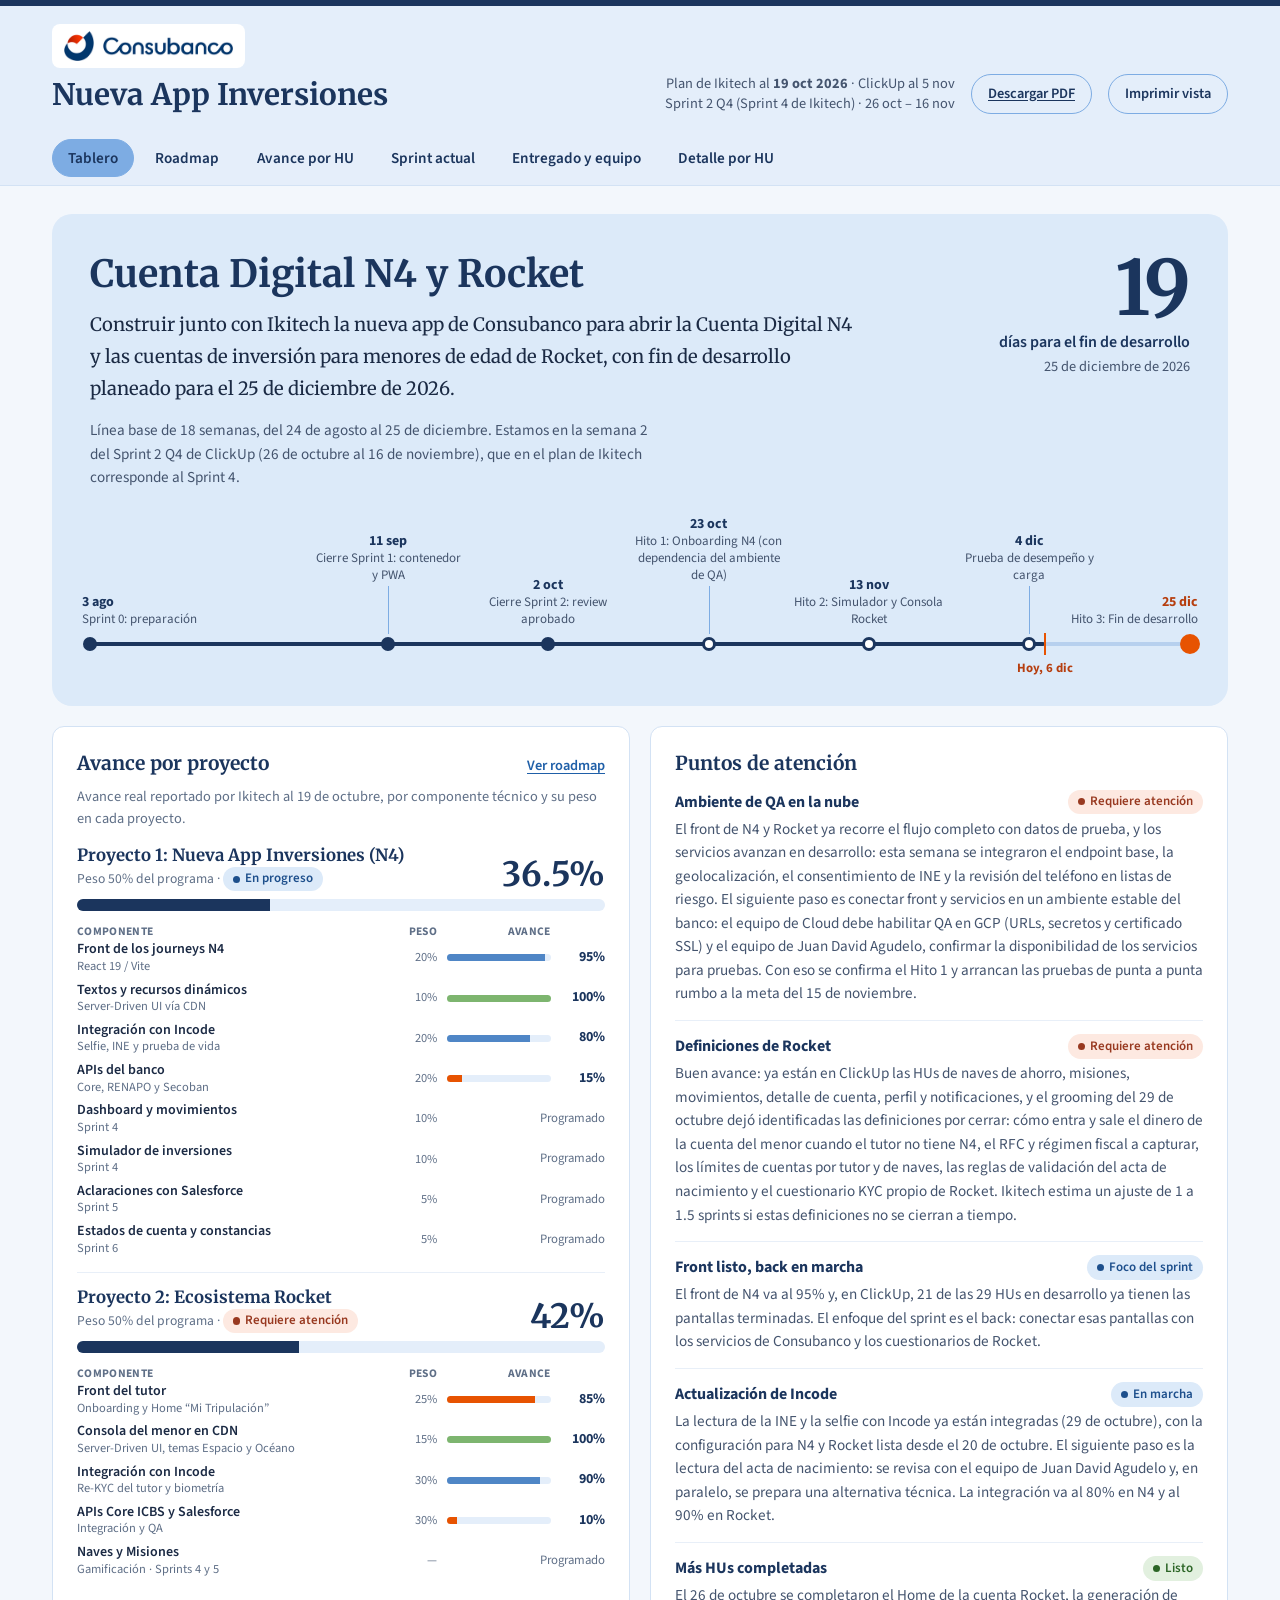
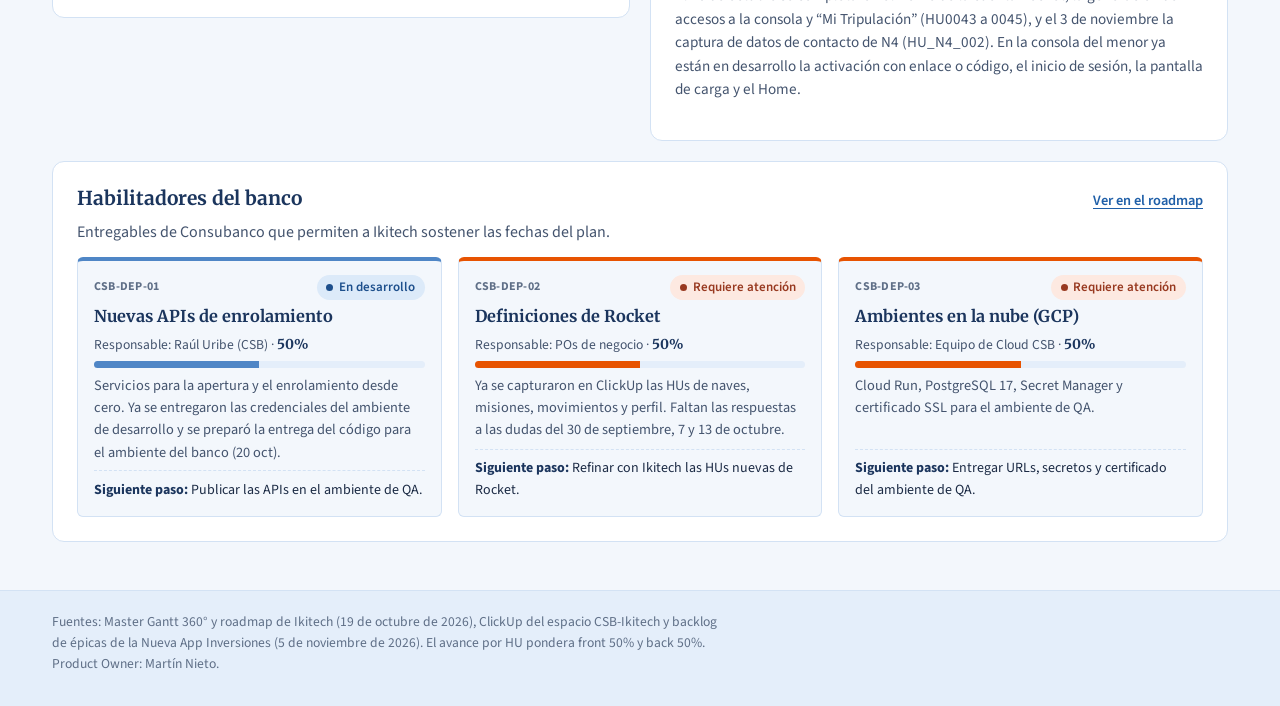
==== commit 81b474fe: "Actualización (corte ClickUp 2026-11-05) y links al repositorio nuevo Co-Authored-By: Claude Opus 5." ====
--- a/index.html
+++ b/index.html
@@ -515,8 +515,8 @@
 
 <footer class="footer"><div class="wrap"><p id="foot"></p></div></footer>
 <script>
-const DATA = [{"epica": "Experiencia", "codigo": "EXP-001", "nombre": "Principios rectores de la experiencia", "etapa": "Completada", "devs": "", "nota": "Completada el 2 oct", "link": "https://app.clickup.com/t/86bayqzrc", "f": 1, "b": 1, "avance": 100, "fs": "Listo", "bs": "Listo"}, {"epica": "Experiencia", "codigo": "EXP-002", "nombre": "Principios UX de implementación", "etapa": "Completada", "devs": "", "nota": "Completada el 2 oct", "link": "https://app.clickup.com/t/86baypv9v", "f": 1, "b": 1, "avance": 100, "fs": "Listo", "bs": "Listo"}, {"epica": "Experiencia", "codigo": "EXP-003", "nombre": "Accesibilidad", "etapa": "Completada", "devs": "", "nota": "Completada el 2 oct", "link": "https://app.clickup.com/t/86bb45ad0", "f": 1, "b": 1, "avance": 100, "fs": "Listo", "bs": "Listo"}, {"epica": "Experiencia", "codigo": "EXP-004", "nombre": "Sistema de diseño y design tokens", "etapa": "Completada", "devs": "", "nota": "Base técnica de design tokens entregada", "link": "https://app.clickup.com/t/86bb23mkg", "f": 1, "b": 1, "avance": 100, "fs": "Listo", "bs": "Listo"}, {"epica": "Experiencia", "codigo": "EXP-005", "nombre": "Gestión de estados", "etapa": "Completada", "devs": "", "nota": "Completada el 2 oct", "link": "https://app.clickup.com/t/86baundf5", "f": 1, "b": 1, "avance": 100, "fs": "Listo", "bs": "Listo"}, {"epica": "Experiencia", "codigo": "EXP-006", "nombre": "Experiencia continua (nativo + PWA)", "etapa": "Completada", "devs": "", "nota": "Completada el 2 oct", "link": "https://app.clickup.com/t/86bay3ztd", "f": 1, "b": 1, "avance": 100, "fs": "Listo", "bs": "Listo"}, {"epica": "Experiencia", "codigo": "EXP-007", "nombre": "Arquitectura de información y navegación", "etapa": "Completada", "devs": "", "nota": "Completada el 2 oct", "link": "https://app.clickup.com/t/86bay40x0", "f": 1, "b": 1, "avance": 100, "fs": "Listo", "bs": "Listo"}, {"epica": "Onboarding", "codigo": "HU_AC_001", "nombre": "Acceso a la plataforma y permisos", "etapa": "Completada", "devs": "Dev05", "nota": "Entregada el 25 ago", "link": "https://app.clickup.com/t/86bayptbb", "f": 1, "b": 1, "avance": 100, "fs": "Listo", "bs": "Listo"}, {"epica": "Onboarding", "codigo": "HU_AC_002", "nombre": "Bienvenida a la aplicación (beneficios)", "etapa": "En progreso", "devs": "Dev05 · Dev03", "nota": "Front listo; integración de contenidos en curso", "link": "https://app.clickup.com/t/86bay44j7", "f": 1.0, "b": 0.5, "avance": 75, "fs": "Listo", "bs": "En curso"}, {"epica": "Onboarding", "codigo": "HU_AC_003", "nombre": "Inicio de sesión (acceso directo)", "etapa": "En progreso", "devs": "Dev02 · Dev04", "nota": "Integración con servicio Consubanco en curso", "link": "https://app.clickup.com/t/86bay49y7", "f": 1.0, "b": 0.0, "avance": 50, "fs": "Listo", "bs": "Pendiente"}, {"epica": "Onboarding", "codigo": "HU_AC_004", "nombre": "Autenticación biométrica", "etapa": "En progreso", "devs": "", "nota": "", "link": "https://app.clickup.com/t/86bayptrb", "f": 1.0, "b": 0.0, "avance": 50, "fs": "Listo", "bs": "Pendiente"}, {"epica": "Onboarding", "codigo": "HU_AC_005", "nombre": "Gestión de sesión", "etapa": "Por refinar", "devs": "Dev02 · Dev04", "nota": "Se reprograma; el manejo de sesión segura ya está entregado", "link": "https://app.clickup.com/t/86baypu8e", "f": 0, "b": 0, "avance": 0, "fs": "", "bs": ""}, {"epica": "Onboarding", "codigo": "HU012", "nombre": "Acceso recurrente", "etapa": "En backlog", "devs": "", "nota": "", "link": "", "f": 0, "b": 0, "avance": 0, "fs": "", "bs": ""}, {"epica": "Onboarding", "codigo": "—", "nombre": "Manejo de acceso y excepciones", "etapa": "En backlog", "devs": "", "nota": "", "link": "", "f": 0, "b": 0, "avance": 0, "fs": "", "bs": ""}, {"epica": "Inicio de sesión", "codigo": "HU_AC_006", "nombre": "Pantalla de bienvenida y ruteo inicial", "etapa": "Refinada, por iniciar", "devs": "", "nota": "", "link": "https://app.clickup.com/t/86bc8xcyt", "f": 0, "b": 0, "avance": 0, "fs": "", "bs": ""}, {"epica": "Inicio de sesión", "codigo": "HU_AC_007", "nombre": "Login: teléfono, contraseña y dispositivo", "etapa": "Refinada, por iniciar", "devs": "", "nota": "", "link": "https://app.clickup.com/t/86bc9tfmr", "f": 0, "b": 0, "avance": 0, "fs": "", "bs": ""}, {"epica": "Inicio de sesión", "codigo": "HU_AC_008", "nombre": "Bloqueos en inicio de sesión (AD y CRM)", "etapa": "Refinada, por iniciar", "devs": "", "nota": "", "link": "https://app.clickup.com/t/86bc9tg4d", "f": 0, "b": 0, "avance": 0, "fs": "", "bs": ""}, {"epica": "Inicio de sesión", "codigo": "HU_AC_009", "nombre": "Recuperar contraseña", "etapa": "Refinada, por iniciar", "devs": "", "nota": "", "link": "https://app.clickup.com/t/86bc9tgxg", "f": 0, "b": 0, "avance": 0, "fs": "", "bs": ""}, {"epica": "Inicio de sesión", "codigo": "HU_AC_010", "nombre": "Migración de cliente existente vía CURP", "etapa": "Refinada, por iniciar", "devs": "", "nota": "", "link": "https://app.clickup.com/t/86bc9th02", "f": 0, "b": 0, "avance": 0, "fs": "", "bs": ""}, {"epica": "Inicio de sesión", "codigo": "HU_AC_011", "nombre": "Registro nuevo — verificación de productos", "etapa": "Refinada, por iniciar", "devs": "", "nota": "", "link": "https://app.clickup.com/t/86bc9th34", "f": 0, "b": 0, "avance": 0, "fs": "", "bs": ""}, {"epica": "Inicio de sesión", "codigo": "HU_AC_012", "nombre": "Enrolamiento cliente con productos", "etapa": "Refinada, por iniciar", "devs": "", "nota": "", "link": "https://app.clickup.com/t/86bc9th4w", "f": 0, "b": 0, "avance": 0, "fs": "", "bs": ""}, {"epica": "Cuenta Digital N4", "codigo": "HU_N4_001", "nombre": "Bienvenida y beneficios apertura", "etapa": "En progreso", "devs": "Dev05 · Dev03", "nota": "Front y contenidos listos; integración en curso", "link": "https://app.clickup.com/t/86bb15m4d", "f": 0.0, "b": 0.0, "avance": 0, "fs": "En curso", "bs": "Pendiente"}, {"epica": "Cuenta Digital N4", "codigo": "HU_N4_002", "nombre": "Captura de datos de contacto", "etapa": "En progreso", "devs": "Dev02 · Dev03 · Dev04", "nota": "Revisión del teléfono en listas de riesgo integrada (29 oct); ajustes de front en curso", "link": "https://app.clickup.com/t/86bb1mz2e", "f": 0.5, "b": 0.0, "avance": 25, "fs": "En curso", "bs": "En curso"}, {"epica": "Cuenta Digital N4", "codigo": "HU_N4_003", "nombre": "Verificación del teléfono con código SMS", "etapa": "Completada", "devs": "Dev02 · Dev03 · Dev04", "nota": "Envío y validación del código SMS completados", "link": "https://app.clickup.com/t/86bb1jpc0", "f": 1, "b": 1, "avance": 100, "fs": "Listo", "bs": "Listo"}, {"epica": "Cuenta Digital N4", "codigo": "HU_N4_004", "nombre": "Captura y validación de INE", "etapa": "En progreso", "devs": "Dev04", "nota": "Conexión con Incode y lectura automática de la INE entregadas (1 oct)", "link": "https://app.clickup.com/t/86bb23j6d", "f": 0, "b": 0.83, "avance": 42, "fs": "Pendiente", "bs": "En curso"}, {"epica": "Cuenta Digital N4", "codigo": "HU_N4_005", "nombre": "Confirmación de datos del INE", "etapa": "En progreso", "devs": "Dev02", "nota": "", "link": "https://app.clickup.com/t/86bb59vay", "f": 1.0, "b": 0.0, "avance": 50, "fs": "Listo", "bs": "En curso"}, {"epica": "Cuenta Digital N4", "codigo": "HU_N4_006", "nombre": "Verificación de CURP ante RENAPO", "etapa": "Refinada, por iniciar", "devs": "", "nota": "", "link": "https://app.clickup.com/t/86bbe9muh", "f": 0, "b": 0, "avance": 0, "fs": "", "bs": ""}, {"epica": "Cuenta Digital N4", "codigo": "HU_N4_007", "nombre": "Validación biométrica (selfie y prueba de vida)", "etapa": "Refinada, por iniciar", "devs": "", "nota": "", "link": "https://app.clickup.com/t/86bbg7mhe", "f": 0, "b": 0, "avance": 0, "fs": "", "bs": ""}, {"epica": "Cuenta Digital N4", "codigo": "HU_N4_008", "nombre": "Confirmación y actualización de domicilio", "etapa": "En progreso", "devs": "Dev02", "nota": "Front terminado; back en curso", "link": "https://app.clickup.com/t/86bbh1591", "f": 1.0, "b": 0.0, "avance": 50, "fs": "Listo", "bs": "En curso"}, {"epica": "Cuenta Digital N4", "codigo": "HU_N4_009", "nombre": "Información fiscal y listas negras", "etapa": "Por refinar", "devs": "", "nota": "Pantalla fiscal ya construida", "link": "https://app.clickup.com/t/86bbh79xc", "f": 0, "b": 0, "avance": 0, "fs": "", "bs": ""}, {"epica": "Cuenta Digital N4", "codigo": "HU_N4_010", "nombre": "Información laboral", "etapa": "En backlog", "devs": "", "nota": "", "link": "", "f": 0, "b": 0, "avance": 0, "fs": "", "bs": ""}, {"epica": "Cuenta Digital N4", "codigo": "HU0018", "nombre": "Información financiera y uso de la cuenta", "etapa": "En backlog", "devs": "", "nota": "Pantalla de cuestionario ya construida", "link": "", "f": 0, "b": 0, "avance": 0, "fs": "", "bs": ""}, {"epica": "Cuenta Digital N4", "codigo": "HU_N4_10", "nombre": "Cuestionario de vulnerabilidad", "etapa": "En progreso", "devs": "Dev04", "nota": "", "link": "https://app.clickup.com/t/86bc0c0mq", "f": 1.0, "b": 0.0, "avance": 50, "fs": "Listo", "bs": "Pendiente"}, {"epica": "Cuenta Digital N4", "codigo": "HU0020", "nombre": "Documentos de contratación y correo", "etapa": "En progreso", "devs": "Dev02 · Dev05", "nota": "Flujo cliente nuevo: documentos y firma", "link": "https://app.clickup.com/t/86bc0n8fm", "f": 1.0, "b": 0.0, "avance": 50, "fs": "Listo", "bs": "En curso"}, {"epica": "Cuenta Digital N4", "codigo": "HU0021", "nombre": "Elegibilidad regulatoria y unicidad de cuenta", "etapa": "En backlog", "devs": "", "nota": "", "link": "", "f": 0, "b": 0, "avance": 0, "fs": "", "bs": ""}, {"epica": "Cuenta Digital N4", "codigo": "HU0022", "nombre": "Firma del contrato de apertura", "etapa": "En backlog", "devs": "", "nota": "Componente de firma ya adaptado a N4", "link": "", "f": 0, "b": 0, "avance": 0, "fs": "", "bs": ""}, {"epica": "Cuenta Digital N4", "codigo": "HU0023", "nombre": "Creación de contraseña y confirmación", "etapa": "En backlog", "devs": "", "nota": "Pantallas ya construidas", "link": "", "f": 0, "b": 0, "avance": 0, "fs": "", "bs": ""}, {"epica": "Rocket", "codigo": "HU0024", "nombre": "Landing: información general y requisitos", "etapa": "En progreso", "devs": "Dev02 · Dev03", "nota": "", "link": "https://app.clickup.com/t/86bb4xaem", "f": 1.0, "b": 0.0, "avance": 50, "fs": "Listo", "bs": "Pendiente"}, {"epica": "Rocket", "codigo": "HU0025", "nombre": "Datos de contacto / identificación cliente", "etapa": "En progreso", "devs": "Dev05", "nota": "Revisión del teléfono en listas de riesgo integrada (29 oct)", "link": "https://app.clickup.com/t/86bb4w2vg", "f": 0.5, "b": 0.0, "avance": 25, "fs": "En curso", "bs": "En curso"}, {"epica": "Rocket", "codigo": "HU0026", "nombre": "Código de confirmación", "etapa": "Refinada, por iniciar", "devs": "Dev04", "nota": "", "link": "https://app.clickup.com/t/86bb4xkn2", "f": 0, "b": 0, "avance": 0, "fs": "", "bs": ""}, {"epica": "Rocket", "codigo": "HU0027", "nombre": "Instrucciones INE anverso/reverso", "etapa": "Refinada, por iniciar", "devs": "Dev02 · Dev04", "nota": "", "link": "https://app.clickup.com/t/86bb4zbt5", "f": 0, "b": 0, "avance": 0, "fs": "", "bs": ""}, {"epica": "Rocket", "codigo": "HU0028", "nombre": "Validación identidad adulto", "etapa": "En progreso", "devs": "", "nota": "Arrancó con el back de biometría", "link": "https://app.clickup.com/t/86bb4zhrk", "f": 0, "b": 0.0, "avance": 0, "fs": "Pendiente", "bs": "Pendiente"}, {"epica": "Rocket", "codigo": "HU0029", "nombre": "Confirmación datos adulto (extracción INE)", "etapa": "En progreso", "devs": "Dev02 · Dev04 · Dev05", "nota": "", "link": "https://app.clickup.com/t/86bb51ncv", "f": 1.0, "b": 0.0, "avance": 50, "fs": "Listo", "bs": "Pendiente"}, {"epica": "Rocket", "codigo": "HU0030", "nombre": "Confirmación y actualización de domicilio", "etapa": "En progreso", "devs": "Dev02", "nota": "", "link": "https://app.clickup.com/t/86bbw2ggk", "f": 1.0, "b": 0.0, "avance": 50, "fs": "Listo", "bs": "Pendiente"}, {"epica": "Rocket", "codigo": "HU0031", "nombre": "Ocupación laboral", "etapa": "En progreso", "devs": "Dev05", "nota": "", "link": "https://app.clickup.com/t/86bbw37a3", "f": 1.0, "b": 0.0, "avance": 50, "fs": "Listo", "bs": "Pendiente"}, {"epica": "Rocket", "codigo": "HU0032", "nombre": "Origen de recursos", "etapa": "En progreso", "devs": "Dev05", "nota": "", "link": "https://app.clickup.com/t/86bbw3b6n", "f": 1.0, "b": 0.0, "avance": 50, "fs": "Listo", "bs": "Pendiente"}, {"epica": "Rocket", "codigo": "HU0033", "nombre": "Uso de la cuenta", "etapa": "En progreso", "devs": "Dev05", "nota": "", "link": "https://app.clickup.com/t/86bbw3dex", "f": 1.0, "b": 0.0, "avance": 50, "fs": "Listo", "bs": "Pendiente"}, {"epica": "Rocket", "codigo": "HU0034", "nombre": "Uso de los recursos", "etapa": "En progreso", "devs": "Dev05", "nota": "", "link": "https://app.clickup.com/t/86bbw3f73", "f": 1.0, "b": 0.0, "avance": 50, "fs": "Listo", "bs": "Pendiente"}, {"epica": "Rocket", "codigo": "HU0035", "nombre": "Cargo en el gobierno (PEP)", "etapa": "En progreso", "devs": "Dev05", "nota": "", "link": "https://app.clickup.com/t/86bbw3jh6", "f": 1.0, "b": 0.0, "avance": 50, "fs": "Listo", "bs": "Pendiente"}, {"epica": "Rocket", "codigo": "HU0036", "nombre": "Saldo promedio de depósito", "etapa": "En progreso", "devs": "Dev05", "nota": "", "link": "https://app.clickup.com/t/86bbw3kp0", "f": 1.0, "b": 0.0, "avance": 50, "fs": "Listo", "bs": "Pendiente"}, {"epica": "Rocket", "codigo": "HU0037", "nombre": "Cuestionario de vulnerabilidad", "etapa": "En progreso", "devs": "Dev05", "nota": "", "link": "https://app.clickup.com/t/86bbw3mp1", "f": 1.0, "b": 0.0, "avance": 50, "fs": "Listo", "bs": "Pendiente"}, {"epica": "Rocket", "codigo": "HU0038", "nombre": "Acta de nacimiento del menor", "etapa": "En progreso", "devs": "Dev05", "nota": "Front terminado el 14 oct", "link": "https://app.clickup.com/t/86bbw3yba", "f": 1.0, "b": 0.0, "avance": 50, "fs": "Listo", "bs": "En curso"}, {"epica": "Rocket", "codigo": "HU0039", "nombre": "Si es cliente: documentación y código SMS", "etapa": "Refinada, por iniciar", "devs": "Dev02", "nota": "", "link": "https://app.clickup.com/t/86bbw411m", "f": 0, "b": 0, "avance": 0, "fs": "", "bs": ""}, {"epica": "Rocket", "codigo": "HU0040", "nombre": "No es cliente: documentación y firma", "etapa": "En progreso", "devs": "Dev05", "nota": "", "link": "https://app.clickup.com/t/86bbw43z4", "f": 1.0, "b": 0.0, "avance": 50, "fs": "Listo", "bs": "Pendiente"}, {"epica": "Rocket", "codigo": "HU0041", "nombre": "Generación de firma", "etapa": "Refinada, por iniciar", "devs": "", "nota": "Nueva HU, refinada", "link": "https://app.clickup.com/t/86bcd4he8", "f": 0, "b": 0, "avance": 0, "fs": "", "bs": ""}, {"epica": "Rocket", "codigo": "HU0042", "nombre": "Generación de contraseña", "etapa": "Refinada, por iniciar", "devs": "", "nota": "Nueva HU, refinada", "link": "https://app.clickup.com/t/86bcd59hj", "f": 0, "b": 0, "avance": 0, "fs": "", "bs": ""}, {"epica": "Rocket", "codigo": "—", "nombre": "Mapeo de expediente y envío a backoffice", "etapa": "En backlog", "devs": "", "nota": "", "link": "", "f": 0, "b": 0, "avance": 0, "fs": "", "bs": ""}, {"epica": "Manejo cuenta Rocket", "codigo": "HU0043", "nombre": "Home de la cuenta Rocket", "etapa": "Completada", "devs": "Dev02 · Dev05", "nota": "Completada el 26 oct", "link": "https://app.clickup.com/t/86bcd5n33", "f": 1, "b": 1, "avance": 100, "fs": "Listo", "bs": "Listo"}, {"epica": "Manejo cuenta Rocket", "codigo": "HU0044", "nombre": "Generación de accesos a la consola desde la app", "etapa": "Completada", "devs": "Dev02 · Dev05", "nota": "Completada el 26 oct", "link": "https://app.clickup.com/t/86bcd61mk", "f": 1, "b": 1, "avance": 100, "fs": "Listo", "bs": "Listo"}, {"epica": "Manejo cuenta Rocket", "codigo": "HU0045", "nombre": "Consulta de “Mi Tripulación” y administración de accesos", "etapa": "Completada", "devs": "Dev02 · Dev05", "nota": "Completada el 26 oct", "link": "https://app.clickup.com/t/86bcd6a1w", "f": 1, "b": 1, "avance": 100, "fs": "Listo", "bs": "Listo"}, {"epica": "Manejo cuenta Rocket", "codigo": "—", "nombre": "Fondeo a la cuenta", "etapa": "En backlog", "devs": "", "nota": "", "link": "", "f": 0, "b": 0, "avance": 0, "fs": "", "bs": ""}, {"epica": "Manejo cuenta Rocket", "codigo": "—", "nombre": "Inversiones", "etapa": "En backlog", "devs": "", "nota": "", "link": "", "f": 0, "b": 0, "avance": 0, "fs": "", "bs": ""}, {"epica": "Manejo cuenta Rocket", "codigo": "—", "nombre": "Visualización estado de cuenta", "etapa": "En backlog", "devs": "", "nota": "", "link": "", "f": 0, "b": 0, "avance": 0, "fs": "", "bs": ""}, {"epica": "Consola Rocket", "codigo": "HU0046", "nombre": "Activación de cuenta del menor con enlace de acceso", "etapa": "En progreso", "devs": "", "nota": "Arrancó en el Sprint 4", "link": "https://app.clickup.com/t/86bcd6hj1", "f": 0.0, "b": 0, "avance": 0, "fs": "Pendiente", "bs": "Pendiente"}, {"epica": "Consola Rocket", "codigo": "HU0047", "nombre": "Activación de cuenta del menor con código de acceso", "etapa": "En progreso", "devs": "", "nota": "Arrancó en el Sprint 4", "link": "https://app.clickup.com/t/86bcd6wdg", "f": 0.0, "b": 0, "avance": 0, "fs": "Pendiente", "bs": "Pendiente"}, {"epica": "Consola Rocket", "codigo": "HU0048", "nombre": "Inicio de sesión en la consola", "etapa": "Refinada, por iniciar", "devs": "", "nota": "Nueva HU en ClickUp", "link": "https://app.clickup.com/t/86bcd72d7", "f": 0, "b": 0, "avance": 0, "fs": "", "bs": ""}, {"epica": "Consola Rocket", "codigo": "HU0049", "nombre": "Recuperación de contraseña en la consola", "etapa": "Refinada, por iniciar", "devs": "", "nota": "Nueva HU en ClickUp", "link": "https://app.clickup.com/t/86bcd79d7", "f": 0, "b": 0, "avance": 0, "fs": "", "bs": ""}, {"epica": "Consola Rocket", "codigo": "—", "nombre": "Consola Rocket: reglas generales", "etapa": "En backlog", "devs": "", "nota": "", "link": "", "f": 0, "b": 0, "avance": 0, "fs": "", "bs": ""}, {"epica": "Cimentación técnica", "codigo": "HU-T01", "nombre": "Contratos API-First y mocks (BFF)", "etapa": "Por refinar", "devs": "", "nota": "", "link": "https://app.clickup.com/t/86bba71zf", "f": 0, "b": 0, "avance": 0, "fs": "", "bs": ""}, {"epica": "Cimentación técnica", "codigo": "HU-T02", "nombre": "Scaffolding, CI/CD y calidad de código", "etapa": "Por refinar", "devs": "", "nota": "", "link": "https://app.clickup.com/t/86bba75j1", "f": 0, "b": 0, "avance": 0, "fs": "", "bs": ""}, {"epica": "Cimentación técnica", "codigo": "HU-T03", "nombre": "PoC capa anticorrupción (SOAP→JSON)", "etapa": "Por refinar", "devs": "", "nota": "", "link": "https://app.clickup.com/t/86bba79cg", "f": 0, "b": 0, "avance": 0, "fs": "", "bs": ""}, {"epica": "Cimentación técnica", "codigo": "HU-T04", "nombre": "Scaffolding app móvil y performance", "etapa": "Por refinar", "devs": "", "nota": "", "link": "https://app.clickup.com/t/86bba7aum", "f": 0, "b": 0, "avance": 0, "fs": "", "bs": ""}, {"epica": "Cimentación técnica", "codigo": "HU-T05", "nombre": "Seguridad base (IdP / API Gateway)", "etapa": "Por refinar", "devs": "", "nota": "", "link": "https://app.clickup.com/t/86bba7ce8", "f": 0, "b": 0, "avance": 0, "fs": "", "bs": ""}, {"epica": "Manejo cuenta Rocket", "codigo": "—", "nombre": "Naves de ahorro: edición", "etapa": "Por refinar", "devs": "", "nota": "Nueva HU en ClickUp", "link": "https://app.clickup.com/t/86bcuhrcm", "f": 0, "b": 0, "avance": 0, "fs": "", "bs": ""}, {"epica": "Manejo cuenta Rocket", "codigo": "—", "nombre": "Naves de ahorro: detalle", "etapa": "Por refinar", "devs": "", "nota": "Nueva HU en ClickUp", "link": "https://app.clickup.com/t/86bcuh8dh", "f": 0, "b": 0, "avance": 0, "fs": "", "bs": ""}, {"epica": "Manejo cuenta Rocket", "codigo": "—", "nombre": "Naves de ahorro: vista general", "etapa": "Por refinar", "devs": "", "nota": "Nueva HU en ClickUp", "link": "https://app.clickup.com/t/86bcuh6cw", "f": 0, "b": 0, "avance": 0, "fs": "", "bs": ""}, {"epica": "Manejo cuenta Rocket", "codigo": "—", "nombre": "Aviso al adulto por nave creada desde la consola", "etapa": "Por refinar", "devs": "", "nota": "Nueva HU en ClickUp", "link": "https://app.clickup.com/t/86bcuh2wu", "f": 0, "b": 0, "avance": 0, "fs": "", "bs": ""}, {"epica": "Manejo cuenta Rocket", "codigo": "—", "nombre": "Aviso de nave creada desde la consola", "etapa": "Por refinar", "devs": "", "nota": "Nueva HU en ClickUp", "link": "https://app.clickup.com/t/86bcugrwm", "f": 0, "b": 0, "avance": 0, "fs": "", "bs": ""}, {"epica": "Manejo cuenta Rocket", "codigo": "—", "nombre": "Naves de ahorro: creación", "etapa": "Por refinar", "devs": "", "nota": "Nueva HU en ClickUp", "link": "https://app.clickup.com/t/86bcugdhz", "f": 0, "b": 0, "avance": 0, "fs": "", "bs": ""}, {"epica": "Manejo cuenta Rocket", "codigo": "—", "nombre": "Naves de ahorro: introducción", "etapa": "Por refinar", "devs": "", "nota": "Nueva HU en ClickUp", "link": "https://app.clickup.com/t/86bcug8v5", "f": 0, "b": 0, "avance": 0, "fs": "", "bs": ""}, {"epica": "Consola Rocket", "codigo": "HU0091-1", "nombre": "Mensajes de la pantalla de carga", "etapa": "Por refinar", "devs": "", "nota": "Nueva HU en ClickUp", "link": "https://app.clickup.com/t/86bcna7b3", "f": 0, "b": 0, "avance": 0, "fs": "", "bs": ""}, {"epica": "Manejo cuenta Rocket", "codigo": "HU0054", "nombre": "Consulta y actualización del perfil", "etapa": "Por refinar", "devs": "", "nota": "Nueva HU en ClickUp", "link": "https://app.clickup.com/t/86bcn4364", "f": 0, "b": 0, "avance": 0, "fs": "", "bs": ""}, {"epica": "Manejo cuenta Rocket", "codigo": "HU0053", "nombre": "Consulta y filtrado de movimientos", "etapa": "Por refinar", "devs": "", "nota": "Nueva HU en ClickUp", "link": "https://app.clickup.com/t/86bcn42ke", "f": 0, "b": 0, "avance": 0, "fs": "", "bs": ""}, {"epica": "Manejo cuenta Rocket", "codigo": "HU0052", "nombre": "Detalle de la cuenta Rocket", "etapa": "Por refinar", "devs": "", "nota": "Nueva HU en ClickUp", "link": "https://app.clickup.com/t/86bcn41rv", "f": 0, "b": 0, "avance": 0, "fs": "", "bs": ""}, {"epica": "Manejo cuenta Rocket", "codigo": "HU0051", "nombre": "Menú lateral de Rocket", "etapa": "Por refinar", "devs": "", "nota": "Nueva HU en ClickUp", "link": "https://app.clickup.com/t/86bcn41gg", "f": 0, "b": 0, "avance": 0, "fs": "", "bs": ""}, {"epica": "Consola Rocket", "codigo": "HU0112", "nombre": "Mapeo de errores", "etapa": "Por refinar", "devs": "", "nota": "Nueva HU en ClickUp", "link": "https://app.clickup.com/t/86bcn3uu0", "f": 0, "b": 0, "avance": 0, "fs": "", "bs": ""}, {"epica": "Consola Rocket", "codigo": "HU0111", "nombre": "Actualización de contraseña", "etapa": "Por refinar", "devs": "", "nota": "Nueva HU en ClickUp", "link": "https://app.clickup.com/t/86bcn3uhc", "f": 0, "b": 0, "avance": 0, "fs": "", "bs": ""}, {"epica": "Consola Rocket", "codigo": "HU0110", "nombre": "Perfil, configuración y cierre de sesión", "etapa": "Por refinar", "devs": "", "nota": "Nueva HU en ClickUp", "link": "https://app.clickup.com/t/86bcn3u6u", "f": 0, "b": 0, "avance": 0, "fs": "", "bs": ""}, {"epica": "Consola Rocket", "codigo": "HU0109", "nombre": "Notificaciones", "etapa": "Por refinar", "devs": "", "nota": "Nueva HU en ClickUp", "link": "https://app.clickup.com/t/86bcn361x", "f": 0, "b": 0, "avance": 0, "fs": "", "bs": ""}, {"epica": "Consola Rocket", "codigo": "HU0100", "nombre": "Eliminar misiones", "etapa": "Por refinar", "devs": "", "nota": "Nueva HU en ClickUp", "link": "https://app.clickup.com/t/86bcn35py", "f": 0, "b": 0, "avance": 0, "fs": "", "bs": ""}, {"epica": "Consola Rocket", "codigo": "HU0099", "nombre": "Editar misiones", "etapa": "Por refinar", "devs": "", "nota": "Nueva HU en ClickUp", "link": "https://app.clickup.com/t/86bcn35ct", "f": 0, "b": 0, "avance": 0, "fs": "", "bs": ""}, {"epica": "Consola Rocket", "codigo": "HU0098", "nombre": "Crear misiones", "etapa": "Por refinar", "devs": "", "nota": "Nueva HU en ClickUp", "link": "https://app.clickup.com/t/86bcn3516", "f": 0, "b": 0, "avance": 0, "fs": "", "bs": ""}, {"epica": "Consola Rocket", "codigo": "HU0105", "nombre": "Misiones", "etapa": "Por refinar", "devs": "", "nota": "Nueva HU en ClickUp", "link": "https://app.clickup.com/t/86bcn30mu", "f": 0, "b": 0, "avance": 0, "fs": "", "bs": ""}, {"epica": "Consola Rocket", "codigo": "HU0104", "nombre": "Eliminar nave de ahorro", "etapa": "Por refinar", "devs": "", "nota": "Nueva HU en ClickUp", "link": "https://app.clickup.com/t/86bcn3086", "f": 0, "b": 0, "avance": 0, "fs": "", "bs": ""}, {"epica": "Consola Rocket", "codigo": "HU0103", "nombre": "Editar nave de ahorro", "etapa": "Por refinar", "devs": "", "nota": "Nueva HU en ClickUp", "link": "https://app.clickup.com/t/86bcn2zzw", "f": 0, "b": 0, "avance": 0, "fs": "", "bs": ""}, {"epica": "Consola Rocket", "codigo": "HU0094", "nombre": "Crear nave de ahorro", "etapa": "Por refinar", "devs": "", "nota": "Nueva HU en ClickUp", "link": "https://app.clickup.com/t/86bcn2znr", "f": 0, "b": 0, "avance": 0, "fs": "", "bs": ""}, {"epica": "Consola Rocket", "codigo": "HU0101", "nombre": "Nave de ahorro", "etapa": "Por refinar", "devs": "", "nota": "Nueva HU en ClickUp", "link": "https://app.clickup.com/t/86bcn2zcn", "f": 0, "b": 0, "avance": 0, "fs": "", "bs": ""}, {"epica": "Consola Rocket", "codigo": "HU0103", "nombre": "Inversiones", "etapa": "Por refinar", "devs": "", "nota": "Nueva HU en ClickUp", "link": "https://app.clickup.com/t/86bcn2z3w", "f": 0, "b": 0, "avance": 0, "fs": "", "bs": ""}, {"epica": "Consola Rocket", "codigo": "HU0103", "nombre": "Diseño de la tarjeta", "etapa": "Por refinar", "devs": "", "nota": "Nueva HU en ClickUp", "link": "https://app.clickup.com/t/86bcn2yvn", "f": 0, "b": 0, "avance": 0, "fs": "", "bs": ""}, {"epica": "Consola Rocket", "codigo": "HU0102", "nombre": "Perfil, configuración y cierre de sesión", "etapa": "Por refinar", "devs": "", "nota": "Nueva HU en ClickUp", "link": "https://app.clickup.com/t/86bcn2yg4", "f": 0, "b": 0, "avance": 0, "fs": "", "bs": ""}, {"epica": "Consola Rocket", "codigo": "HU0101", "nombre": "Notificaciones", "etapa": "Por refinar", "devs": "", "nota": "Nueva HU en ClickUp", "link": "https://app.clickup.com/t/86bcn2y72", "f": 0, "b": 0, "avance": 0, "fs": "", "bs": ""}, {"epica": "Consola Rocket", "codigo": "HU0097", "nombre": "Misiones", "etapa": "Por refinar", "devs": "", "nota": "Nueva HU en ClickUp", "link": "https://app.clickup.com/t/86bcn2rqc", "f": 0, "b": 0, "avance": 0, "fs": "", "bs": ""}, {"epica": "Consola Rocket", "codigo": "HU0096", "nombre": "Eliminar nave de ahorro", "etapa": "Por refinar", "devs": "", "nota": "Nueva HU en ClickUp", "link": "https://app.clickup.com/t/86bcn2qz5", "f": 0, "b": 0, "avance": 0, "fs": "", "bs": ""}, {"epica": "Consola Rocket", "codigo": "HU0095", "nombre": "Editar nave de ahorro", "etapa": "Por refinar", "devs": "", "nota": "Nueva HU en ClickUp", "link": "https://app.clickup.com/t/86bcn2qn4", "f": 0, "b": 0, "avance": 0, "fs": "", "bs": ""}, {"epica": "Consola Rocket", "codigo": "HU0093", "nombre": "Naves de ahorro", "etapa": "Por refinar", "devs": "", "nota": "Nueva HU en ClickUp", "link": "https://app.clickup.com/t/86bcn2qcb", "f": 0, "b": 0, "avance": 0, "fs": "", "bs": ""}, {"epica": "Consola Rocket", "codigo": "HU0092", "nombre": "Home de la consola", "etapa": "Refinada, por iniciar", "devs": "", "nota": "Nueva HU en ClickUp", "link": "https://app.clickup.com/t/86bcn2q7x", "f": 0, "b": 0, "avance": 0, "fs": "", "bs": ""}, {"epica": "Consola Rocket", "codigo": "HU0091", "nombre": "Pantalla de carga de la consola", "etapa": "Por refinar", "devs": "", "nota": "Nueva HU en ClickUp", "link": "https://app.clickup.com/t/86bcn2q1p", "f": 0, "b": 0, "avance": 0, "fs": "", "bs": ""}, {"epica": "Manejo cuenta Rocket", "codigo": "HU0050", "nombre": "Home para clientes sin tarjeta de débito", "etapa": "Por refinar", "devs": "", "nota": "Nueva HU en ClickUp", "link": "https://app.clickup.com/t/86bcmq7n2", "f": 0, "b": 0, "avance": 0, "fs": "", "bs": ""}];
-const R = {"meta": {"corte_ikitech": "2026-10-19", "corte_clickup": "2026-11-03", "fin_desarrollo": "2026-12-25", "sprint": {"nombre": "Sprint 2 Q4", "clickup": "SP2-Q4", "ikitech": "Sprint 4", "inicio": "2026-10-26", "fin": "2026-11-16"}, "roadmap": {"inicio": "2026-08-03", "semanas": 21, "semana_actual": "W14 (2 al 6 de noviembre)"}, "hoja_epicas_id": "1ppmnxwuSuAYu_wVHufkso09R5B5U84FxH-aPxkdUc1Q"}, "hero": {"titulo": "Cuenta Digital N4 y Rocket", "objetivo": "Construir junto con Ikitech la nueva app de Consubanco para abrir la Cuenta Digital N4 y las cuentas de inversión para menores de edad de Rocket, con fin de desarrollo planeado para el 25 de diciembre de 2026.", "contexto": "Línea base de 18 semanas, del 24 de agosto al 25 de diciembre. Estamos en la semana 2 del Sprint 2 Q4 de ClickUp (26 de octubre al 16 de noviembre), que en el plan de Ikitech corresponde al Sprint 4."}, "rail": {"inicio": "2026-08-03", "fin": "2026-12-25", "hitos": [["2026-08-03", "3 ago", "Sprint 0: preparación", "done", "a start"], ["2026-09-11", "11 sep", "Cierre Sprint 1: contenedor y PWA", "done", "b"], ["2026-10-02", "2 oct", "Cierre Sprint 2: review aprobado", "done", "a"], ["2026-10-23", "23 oct", "Hito 1: Onboarding N4 (con dependencia del ambiente de QA)", "next", "b"], ["2026-11-13", "13 nov", "Hito 2: Simulador y Consola Rocket", "next", "a"], ["2026-12-04", "4 dic", "Prueba de desempeño y carga", "next", "b"], ["2026-12-25", "25 dic", "Hito 3: Fin de desarrollo", "key", "a end"]]}, "alertas": [{"titulo": "Ambiente de QA en la nube", "estado": "dep", "etiqueta": "Requiere atención", "texto": "El front de N4 y Rocket ya recorre el flujo completo con datos de prueba, y los servicios avanzan en desarrollo: esta semana se integraron el endpoint base, la geolocalización, el consentimiento de INE y la revisión del teléfono en listas de riesgo. El siguiente paso es conectar front y servicios en un ambiente estable del banco: el equipo de Cloud debe habilitar QA en GCP (URLs, secretos y certificado SSL) y el equipo de Juan David Agudelo, confirmar la disponibilidad de los servicios para pruebas. Con eso se confirma el Hito 1 y arrancan las pruebas de punta a punta rumbo a la meta del 15 de noviembre."}, {"titulo": "Definiciones de Rocket", "estado": "dep", "etiqueta": "Requiere atención", "texto": "Buen avance: ya están en ClickUp las HUs de naves de ahorro, misiones, movimientos, detalle de cuenta, perfil y notificaciones, y el grooming del 29 de octubre dejó identificadas las definiciones por cerrar: cómo entra y sale el dinero de la cuenta del menor cuando el tutor no tiene N4, el RFC y régimen fiscal a capturar, los límites de cuentas por tutor y de naves, las reglas de validación del acta de nacimiento y el cuestionario KYC propio de Rocket. Ikitech estima un ajuste de 1 a 1.5 sprints si estas definiciones no se cierran a tiempo."}, {"titulo": "Front listo, back en marcha", "estado": "curso", "etiqueta": "Foco del sprint", "dinamico": "front"}, {"titulo": "Actualización de Incode", "estado": "curso", "etiqueta": "En marcha", "texto": "La lectura de la INE y la selfie con Incode ya están integradas (29 de octubre), con la configuración para N4 y Rocket lista desde el 20 de octubre. El siguiente paso es la lectura del acta de nacimiento: se revisa con el equipo de Juan David Agudelo y, en paralelo, se prepara una alternativa técnica. La integración va al 80% en N4 y al 90% en Rocket."}, {"titulo": "Rocket suma HUs completadas", "estado": "hecho", "etiqueta": "Listo", "texto": "El 26 de octubre se completaron el Home de la cuenta Rocket, la generación de accesos a la consola desde la app y “Mi Tripulación” (HU0043 a 0045). La activación de la cuenta del menor con enlace o código ya está en desarrollo."}], "proyectos": [["Proyecto 1: Nueva App Inversiones (N4)", "Peso 50% del programa", 36.5, "En progreso", [["Front de los journeys N4", "React 19 / Vite", 20, 95, "En progreso"], ["Textos y recursos dinámicos", "Server-Driven UI vía CDN", 10, 100, "Completado"], ["Integración con Incode", "Selfie, INE y prueba de vida", 20, 80, "En progreso"], ["APIs del banco", "Core, RENAPO y Secoban", 20, 15, "Con dependencia"], ["Dashboard y movimientos", "Sprint 4", 10, 0, "Proyectado"], ["Simulador de inversiones", "Sprint 4", 10, 0, "Proyectado"], ["Aclaraciones con Salesforce", "Sprint 5", 5, 0, "Proyectado"], ["Estados de cuenta y constancias", "Sprint 6", 5, 0, "Proyectado"]]], ["Proyecto 2: Ecosistema Rocket", "Peso 50% del programa", 42, "Con dependencia", [["Front del tutor", "Onboarding y Home “Mi Tripulación”", 25, 85, "Con dependencia"], ["Consola del menor en CDN", "Server-Driven UI, temas Espacio y Océano", 15, 100, "Completado"], ["Integración con Incode", "Re-KYC del tutor y biometría", 30, 90, "En progreso"], ["APIs Core ICBS y Salesforce", "Integración y QA", 30, 10, "Con dependencia"], ["Naves y Misiones", "Gamificación · Sprints 4 y 5", 0, 0, "Proyectado"]]]], "deps": [["CSB-DEP-01", "Nuevas APIs de enrolamiento", "Raúl Uribe (CSB)", 50, "En desarrollo", "curso", "#4F86C6", "Servicios para la apertura y el enrolamiento desde cero. Ya se entregaron las credenciales del ambiente de desarrollo y se preparó la entrega del código para el ambiente del banco (20 oct).", "Publicar las APIs en el ambiente de QA."], ["CSB-DEP-02", "Definiciones de Rocket", "POs de negocio", 50, "Requiere atención", "dep", "#E75301", "Ya se capturaron en ClickUp las HUs de naves, misiones, movimientos y perfil. Faltan las respuestas a las dudas del 30 de septiembre, 7 y 13 de octubre.", "Refinar con Ikitech las HUs nuevas de Rocket."], ["CSB-DEP-03", "Ambientes en la nube (GCP)", "Equipo de Cloud CSB", 50, "Requiere atención", "dep", "#E75301", "Cloud Run, PostgreSQL 17, Secret Manager y certificado SSL para el ambiente de QA.", "Entregar URLs, secretos y certificado del ambiente de QA."]], "gantt_master": [["Proyecto 1: Nueva App Inversiones (N4)", "#4F86C6", "Peso 50% · avance 36.5%", [["Front de los journeys N4", "IkiTech Front", 20, 95, "En progreso", [["prep", 0, 2], ["done", 3, 9], ["cur", 10, 10]]], ["Textos y recursos dinámicos", "IkiTech BFF", 10, 100, "Completado", [["prep", 0, 2], ["done", 3, 7]]], ["Integración con Incode", "IkiTech / Incode", 20, 80, "En progreso", [["done", 4, 9], ["cur", 10, 10]]], ["APIs del banco (Core, RENAPO, Secoban)", "IkiTech / CSB", 20, 15, "Requiere ambiente QA", [["done", 6, 7], ["dep", 8, 10], ["risk", 11, 11]]], ["Hito 1: Onboarding N4 de punta a punta", "IkiTech / CSB QA", 0, 0, "Proyectado · Sprint 3", [["ms", 10, 11]], "ms"], ["Dashboard y movimientos", "IkiTech Front / BFF", 10, 0, "Proyectado · Sprint 4", [["proj", 12, 14]]], ["Simulador de inversiones", "IkiTech / Core", 10, 0, "Proyectado · Sprint 4", [["proj", 12, 14]]], ["Aclaraciones con Salesforce CRM", "IkiTech / SF CRM", 5, 0, "Proyectado · Sprint 5", [["proj", 15, 17]]], ["Estados de cuenta y constancias", "IkiTech BFF / Core", 5, 0, "Proyectado · Sprint 6", [["proj", 18, 20]]], ["Hito 3: Fin de desarrollo", "IkiTech / CSB", 0, 0, "Lista para UAT y Friends & Family", [["ms", 20, 20]], "key"]]], ["Proyecto 2: Ecosistema Rocket", "#E75301", "Peso 50% · avance 42%", [["Front del tutor (onboarding y Home)", "IkiTech Front", 25, 85, "Requiere definiciones", [["prep", 0, 2], ["done", 3, 7], ["dep", 8, 10], ["risk", 11, 11]]], ["Consola del menor en CDN", "IkiTech BFF", 15, 100, "Completado", [["prep", 0, 2], ["done", 3, 7]]], ["Integración con Incode (Re-KYC tutor)", "IkiTech / Incode", 30, 90, "En progreso", [["done", 4, 9], ["cur", 10, 10]]], ["APIs Core ICBS y Salesforce", "IkiTech / PO", 30, 10, "Requiere definiciones", [["done", 6, 7], ["dep", 8, 10], ["risk", 11, 11]]], ["Naves y Misiones (gamificación)", "IkiTech / CSB", 0, 0, "Proyectado · Sprints 4 y 5", [["proj", 12, 15]]], ["Consola Rocket lista para UAT", "IkiTech / CSB", 0, 0, "Hito", [["ms", 15, 15]], "ms"]]], ["Habilitadores del banco", "#1B355D", "Entregables de Consubanco", [["CSB-DEP-01: Nuevas APIs de enrolamiento", "Raúl Uribe (CSB)", 0, 50, "En desarrollo", [["done", 6, 9], ["cur", 10, 10]]], ["CSB-DEP-02: Definiciones de Rocket", "POs de negocio", 0, 50, "Requiere atención", [["ok", 7, 8], ["dep", 9, 10]]], ["CSB-DEP-03: Ambientes en GCP", "Equipo de Cloud CSB", 0, 50, "Requiere atención", [["done", 3, 8], ["dep", 9, 10]]]]]], "hitos_plan": [["11 sep 2026", "Cierre del Sprint 1", "Contenedor Flutter y PWA listos; inicio del mapeo de APIs", "2026-09-11"], ["2 oct 2026", "Cierre del Sprint 2", "Review aprobado al 100% con reconocimiento a la calidad visual", "2026-10-02"], ["23 oct 2026", "Hito 1: Onboarding N4", "Enrolamiento N4 de punta a punta (Sprint 3); pases a QA con dependencia del ambiente en la nube", "2026-10-23"], ["13 nov 2026", "Hito 2: Simulador y Consola Rocket", "Simulador de inversiones y consola web del menor (Sprint 4)", "2026-11-13"], ["4 dic 2026", "Prueba de desempeño", "500 solicitudes por segundo con respuesta p95 de 900 ms o menos (Sprint 5)", "2026-12-04"], ["25 dic 2026", "Hito 3: Fin de desarrollo", "App lista para UAT y Friends & Family (Sprint 6)", "2026-12-25", "key"]], "sprints": [["Sprint 0", "3 – 21 ago", "Pre-fase", ["Base de la app en Flutter y documento de arquitectura (SAD v3.0)", "Diseño UI/UX en Figma y maquetación de pantallas básicas"], ["Maquetación inicial del onboarding y landings con datos de prueba"], "Preparación (no suma al avance)", "hecho"], ["Sprint 1", "24 ago – 11 sep", "SP3-Q3", ["Migración a React 19 / Vite y contenedor Flutter", "Pruebas de concepto y pruebas con API Connect"], ["Onboarding de Rocket migrado a React 19", "Datos de prueba"], "Contenedor y PWA cerrados; inicio del mapeo de APIs", "hecho"], ["Sprint 2", "14 sep – 2 oct", "SP4-Q3", ["Enrolamiento desde cero (PWA al 85%)", "Integración con Incode (40%)", "Análisis de APIs con Raúl Uribe"], ["Onboarding de Rocket (70%)", "Biometría con Incode (30%)", "Mesa de trabajo de 5 vacíos"], "Review aprobado al 100%", "hecho"], ["Sprint 3", "5 – 23 oct", "SP1-Q4", ["Bienvenida y enrolamiento N4 de punta a punta", "Inicio de sesión con CURP y bloqueos (AD y CRM)", "Temporizador del código SMS (90 s), Incode 2.0 y ruta alterna Karalundi"], ["Varios menores por tutor: “Mi Tripulación”", "Regla SPEI en el Core ICBS y parentesco", "Consola web del menor en CDN"], "Hito 1: Onboarding N4; pases a QA con dependencia del ambiente en la nube", "hecho"], ["Sprint 4", "26 oct – 13 nov", "SP2-Q4", ["Simulador de inversiones interactivo con tasas del Core ICBS", "Dashboard con saldo que se puede ocultar"], ["Consola web del menor en la nube (React 19)", "Temas Espacio y Océano; Naves"], "Hito 2: Simulador y Consola Rocket", "curso"], ["Sprint 5", "16 nov – 4 dic", "SP3-Q4", ["Aclaraciones integradas con Salesforce CRM", "Pruebas de carga: 500 solicitudes por segundo (p95 ≤ 900 ms)"], ["Conexión con el Core ICBS para Misiones y Naves de ahorro con recompensas"], "Prueba de desempeño y carga en GCP", "programada"], ["Sprint 6", "7 – 25 dic", "SP4-Q4", ["Firma de contratos con Incode (NOM-151)", "Regresión automatizada sin errores"], ["Fin de desarrollo; lista para UAT y Friends & Family"], "Hito 3: Fin de desarrollo", "programada"]], "sprint_actual": {"titulo": "Sprint 2 Q4 · Sprint 4 de Ikitech", "descripcion": "Del 26 de octubre al 16 de noviembre. El foco es terminar los servicios del onboarding N4 y de la apertura Rocket, arrancar la consola del menor y preparar el Hito 2: simulador de inversiones y Consola Rocket (13 de noviembre).", "alcance_n4": ["Servicios de bienvenida, contacto, INE y domicilio", "Revisión del teléfono en listas de riesgo (integrada el 29 oct)", "Documentos de contratación y firma", "Simulador de inversiones con tasas del Core ICBS", "Dashboard con saldo que se puede ocultar"], "alcance_rocket": ["Home, accesos a la consola y “Mi Tripulación” (completadas el 26 oct)", "Servicios de la apertura: cuestionarios PLD, domicilio y acta de nacimiento", "Activación de la cuenta del menor con enlace o código", "Consola web del menor en la nube (React 19), temas Espacio y Océano"], "semanas": [["2026-10-26", "Semana 1 · W13", "26 – 30 oct"], ["2026-11-02", "Semana 2 · W14", "2 – 6 nov"], ["2026-11-09", "Semana 3 · W15", "9 – 16 nov"]], "grupos": [["Cuenta Digital N4", "#4F86C6", "Servicios del onboarding", [["Integraciones base y geolocalización", "Endpoint base, catálogos y consentimiento de INE", "2026-10-26", "2026-11-03"], ["Back de contacto, INE y domicilio", "HU_N4_002, 005 y 008", "2026-10-26", "2026-11-13"], ["Documentos y firma", "HU0020", "2026-11-02", "2026-11-13"], ["Simulador de inversiones y dashboard", "Hito 2", "2026-11-02", "2026-11-13"]]], ["Rocket", "#E75301", "Apertura y cuenta", [["Home, accesos y “Mi Tripulación”", "HU0043 a 0045", "2026-10-26", "2026-10-26"], ["Back de cuestionarios PLD y acta", "HU0031 a 0038", "2026-10-26", "2026-11-13"], ["Datos de contacto y domicilio", "HU0025, 0029 y 0030", "2026-11-02", "2026-11-13"]]], ["Consola Rocket", "#7DACE3", "Consola del menor", [["Activación con enlace o código", "HU0046 y 0047", "2026-11-02", "2026-11-13"], ["Consola web en la nube", "Temas Espacio y Océano", "2026-11-02", "2026-11-13"]]], ["Calidad", "#3F8A3A", "QA", [["Ejecución de casos de bienvenida, N4 y Home Rocket", "24 casos ejecutados", "2026-10-26", "2026-10-30"], ["Pruebas de punta a punta en QA", "Al habilitarse el ambiente", "2026-11-02", "2026-11-13"]]], ["Habilitadores del banco", "#983920", "Consubanco", [["Ambiente de QA en GCP", "URLs, secretos y certificado SSL", "2026-10-26", "2026-11-06"], ["Respuestas a dudas de Rocket", "Dudas del 30 sep, 7 y 13 oct", "2026-10-26", "2026-11-06"]]], ["Definición", "#1B355D", "PO y negocio", [["HUs nuevas de Rocket en ClickUp", "Naves, misiones, movimientos y perfil", "2026-10-26", "2026-11-06"], ["Refinar HUs de la consola y la cuenta Rocket", "Para el Sprint 5", "2026-11-02", "2026-11-16"]]]], "cierre": ["2026-11-13", "Hito 2", "Simulador y Consola Rocket · 13 nov"], "hitos": [["26 oct 2026", "Arranque del Sprint 2 Q4", "Home de Rocket, accesos y “Mi Tripulación” completadas", "done"], ["29 oct 2026", "Revisión del teléfono integrada", "N4 y Rocket", "done"], ["13 nov 2026", "Hito 2", "Simulador de inversiones y Consola Rocket", "key"], ["16 nov 2026", "Arranque del Sprint 3 Q4", "Aclaraciones con Salesforce y pruebas de carga", ""]]}, "entregado": [["2026-10-14", "14 oct", "Rocket", "Front del acta de nacimiento del menor terminado (HU0038) y nueva versión del SDK de Incode"], ["2026-10-07", "2 – 7 oct", "N4", "HU_N4_003 completada: validación del código SMS; términos y condiciones y servicio de revisión del teléfono en listas de riesgo"], ["2026-10-07", "2 – 7 oct", "N4 y Rocket", "Pantallas de domicilio y datos de la INE; front de los cuestionarios de Rocket terminado"], ["2026-10-02", "2 oct", "Sprint", "Cierre del Sprint 2 con review aprobado al 100% y reconocimiento a la calidad visual de las pantallas (pixel-perfect)"], ["2026-10-02", "2 oct", "Experiencia", "Las 7 HUs de experiencia completadas: principios, accesibilidad, sistema de diseño, estados, nativo + PWA y navegación"], ["2026-10-01", "1 oct", "N4 servicios", "Conexión con Incode para validar identidad, retomar el flujo si se interrumpe, lectura automática de la INE y envío del código SMS"], ["2026-09-30", "28 – 30 sep", "Rocket", "Firma electrónica, acta de nacimiento del menor, ocupación, origen de recursos, PEP, saldo promedio y atención asistida"], ["2026-09-30", "28 – 30 sep", "App", "Pantalla de carga unificada, memoria de datos entre pantallas y navegación de regreso en N4"], ["2026-09-25", "Sep", "N4 y Rocket", "Textos y recursos visuales dinámicos al 100% (Server-Driven UI): se actualizan desde la nube sin publicar otra versión; temas Espacio y Océano de la consola del menor"], ["2026-09-23", "23 sep", "Calidad", "Primeros 5 casos de prueba ejecutados (bienvenida)"], ["2026-09-11", "11 sep", "Sprint", "Cierre del Sprint 1: contenedor Flutter y PWA listos; inicio del mapeo de APIs"], ["2026-09-11", "1 – 11 sep", "Arquitectura", "Base de la app en Flutter conectada con los flujos en React; pruebas de concepto de tecnología, concurrencia, Incode y sistema de diseño"], ["2026-09-11", "1 – 11 sep", "Servicios", "Manejo de sesión segura y servicios de contenidos administrables"], ["2026-09-11", "1 – 11 sep", "N4 y Rocket", "Pantallas de código SMS, contrato, correo, contraseña, confirmación, información fiscal, límite diario y cuestionario financiero"], ["2026-08-25", "25 ago", "Onboarding", "HU_AC_001 Acceso a la plataforma y permisos: primera HU completa"], ["2026-08-21", "20 – 21 ago", "Onboarding", "Splash, permisos nativos (notificaciones y ubicación), carrusel de beneficios y pantalla de acceso con las 3 opciones"], ["2026-08-21", "20 – 21 ago", "N4", "Bienvenida, requisitos, beneficios, términos y aviso de privacidad con consentimiento, fecha, hora y geolocalización; visor de PDF"], ["2026-08-21", "20 – 21 ago", "Base", "Componentes de formulario, alertas y estilos compartidos"], ["2026-11-03", "3 nov", "N4 servicios", "Endpoint base, geolocalización y consentimiento de INE integrados en N4; servicio de términos y condiciones integrado y ajustes visuales del Home"], ["2026-10-29", "29 oct", "N4 y Rocket", "Revisión del teléfono en listas de riesgo integrada en N4 y en Rocket"], ["2026-10-26", "26 oct", "Rocket", "HU0043 a HU0045 completadas: Home de la cuenta Rocket, generación de accesos a la consola y “Mi Tripulación”; geolocalización integrada en la apertura"], ["2026-10-25", "25 oct", "Calidad", "18 casos de prueba ejecutados: 8 del Home de Rocket y 10 de bienvenida, contacto y código SMS de N4"], ["2026-10-23", "22 – 23 oct", "N4", "Pantallas y avisos de validación en listas de control de N4; 6 casos de prueba de bienvenida ejecutados; mejora de identificadores de accesibilidad"], ["2026-10-20", "20 oct", "Servicios", "Mapeo de integraciones, catálogo genérico, migración de tablas y certificado para el ambiente del banco; configuración de Incode para N4 y Rocket"]], "equipo": [["Dev05", "Front y base de la app", "Rocket: cuestionarios PLD, firma, acta de nacimiento; “Mi Tripulación” y detalle de cada menor (26 oct); términos y condiciones y ajustes del Home (3 nov)", "Rocket: documentación y firma (HU0040)"], ["Dev02", "Front", "Home de la cuenta Rocket y generación de accesos a la consola (26 oct); pantallas de domicilio y datos de la INE", "N4 datos de contacto (HU_N4_002); Rocket datos de contacto (HU0025)"], ["Dev04", "Servicios e integraciones", "Configuración de Incode para N4 y Rocket (20 oct); geolocalización en Rocket (26 oct); mapeo de integraciones de Rocket (3 nov)", "Back de Rocket y cuestionarios; lectura de la INE con Incode"], ["Dev03", "Servicios y contenidos", "Revisión del teléfono en listas de riesgo en N4 y Rocket (29 oct); mapeo de integraciones, catálogo genérico y certificado (20 oct)", "Integraciones de N4 con el ambiente del banco"], ["Dev01", "Calidad (QA) y servicios", "24 casos de prueba ejecutados (22–25 oct); endpoint base, geolocalización y consentimiento de INE en N4 (3 nov)", "Servicios de Rocket; pruebas al habilitarse QA"]]};
+const DATA = [{"epica": "Experiencia", "codigo": "EXP-001", "nombre": "Principios rectores de la experiencia", "etapa": "Completada", "devs": "", "nota": "Completada el 2 oct", "link": "https://app.clickup.com/t/86bayqzrc", "f": 1, "b": 1, "avance": 100, "fs": "Listo", "bs": "Listo"}, {"epica": "Experiencia", "codigo": "EXP-002", "nombre": "Principios UX de implementación", "etapa": "Completada", "devs": "", "nota": "Completada el 2 oct", "link": "https://app.clickup.com/t/86baypv9v", "f": 1, "b": 1, "avance": 100, "fs": "Listo", "bs": "Listo"}, {"epica": "Experiencia", "codigo": "EXP-003", "nombre": "Accesibilidad", "etapa": "Completada", "devs": "", "nota": "Completada el 2 oct", "link": "https://app.clickup.com/t/86bb45ad0", "f": 1, "b": 1, "avance": 100, "fs": "Listo", "bs": "Listo"}, {"epica": "Experiencia", "codigo": "EXP-004", "nombre": "Sistema de diseño y design tokens", "etapa": "Completada", "devs": "", "nota": "Base técnica de design tokens entregada", "link": "https://app.clickup.com/t/86bb23mkg", "f": 1, "b": 1, "avance": 100, "fs": "Listo", "bs": "Listo"}, {"epica": "Experiencia", "codigo": "EXP-005", "nombre": "Gestión de estados", "etapa": "Completada", "devs": "", "nota": "Completada el 2 oct", "link": "https://app.clickup.com/t/86baundf5", "f": 1, "b": 1, "avance": 100, "fs": "Listo", "bs": "Listo"}, {"epica": "Experiencia", "codigo": "EXP-006", "nombre": "Experiencia continua (nativo + PWA)", "etapa": "Completada", "devs": "", "nota": "Completada el 2 oct", "link": "https://app.clickup.com/t/86bay3ztd", "f": 1, "b": 1, "avance": 100, "fs": "Listo", "bs": "Listo"}, {"epica": "Experiencia", "codigo": "EXP-007", "nombre": "Arquitectura de información y navegación", "etapa": "Completada", "devs": "", "nota": "Completada el 2 oct", "link": "https://app.clickup.com/t/86bay40x0", "f": 1, "b": 1, "avance": 100, "fs": "Listo", "bs": "Listo"}, {"epica": "Onboarding", "codigo": "HU_AC_001", "nombre": "Acceso a la plataforma y permisos", "etapa": "Completada", "devs": "Dev05", "nota": "Entregada el 25 ago", "link": "https://app.clickup.com/t/86bayptbb", "f": 1, "b": 1, "avance": 100, "fs": "Listo", "bs": "Listo"}, {"epica": "Onboarding", "codigo": "HU_AC_002", "nombre": "Bienvenida a la aplicación (beneficios)", "etapa": "En progreso", "devs": "Dev05 · Dev03", "nota": "Front listo; integración de contenidos en curso", "link": "https://app.clickup.com/t/86bay44j7", "f": 1.0, "b": 0.5, "avance": 75, "fs": "Listo", "bs": "En curso"}, {"epica": "Onboarding", "codigo": "HU_AC_003", "nombre": "Inicio de sesión (acceso directo)", "etapa": "En progreso", "devs": "Dev02 · Dev04", "nota": "Integración con servicio Consubanco en curso", "link": "https://app.clickup.com/t/86bay49y7", "f": 1.0, "b": 0.0, "avance": 50, "fs": "Listo", "bs": "Pendiente"}, {"epica": "Onboarding", "codigo": "HU_AC_004", "nombre": "Autenticación biométrica", "etapa": "En progreso", "devs": "", "nota": "", "link": "https://app.clickup.com/t/86bayptrb", "f": 1.0, "b": 0.0, "avance": 50, "fs": "Listo", "bs": "Pendiente"}, {"epica": "Onboarding", "codigo": "HU_AC_005", "nombre": "Gestión de sesión", "etapa": "Por refinar", "devs": "Dev02 · Dev04", "nota": "Se reprograma; el manejo de sesión segura ya está entregado", "link": "https://app.clickup.com/t/86baypu8e", "f": 0, "b": 0, "avance": 0, "fs": "", "bs": ""}, {"epica": "Onboarding", "codigo": "HU012", "nombre": "Acceso recurrente", "etapa": "En backlog", "devs": "", "nota": "", "link": "", "f": 0, "b": 0, "avance": 0, "fs": "", "bs": ""}, {"epica": "Onboarding", "codigo": "—", "nombre": "Manejo de acceso y excepciones", "etapa": "En backlog", "devs": "", "nota": "", "link": "", "f": 0, "b": 0, "avance": 0, "fs": "", "bs": ""}, {"epica": "Inicio de sesión", "codigo": "HU_AC_006", "nombre": "Pantalla de bienvenida y ruteo inicial", "etapa": "Refinada, por iniciar", "devs": "", "nota": "", "link": "https://app.clickup.com/t/86bc8xcyt", "f": 0, "b": 0, "avance": 0, "fs": "", "bs": ""}, {"epica": "Inicio de sesión", "codigo": "HU_AC_007", "nombre": "Login: teléfono, contraseña y dispositivo", "etapa": "Refinada, por iniciar", "devs": "", "nota": "", "link": "https://app.clickup.com/t/86bc9tfmr", "f": 0, "b": 0, "avance": 0, "fs": "", "bs": ""}, {"epica": "Inicio de sesión", "codigo": "HU_AC_008", "nombre": "Bloqueos en inicio de sesión (AD y CRM)", "etapa": "Refinada, por iniciar", "devs": "", "nota": "", "link": "https://app.clickup.com/t/86bc9tg4d", "f": 0, "b": 0, "avance": 0, "fs": "", "bs": ""}, {"epica": "Inicio de sesión", "codigo": "HU_AC_009", "nombre": "Recuperar contraseña", "etapa": "Refinada, por iniciar", "devs": "", "nota": "", "link": "https://app.clickup.com/t/86bc9tgxg", "f": 0, "b": 0, "avance": 0, "fs": "", "bs": ""}, {"epica": "Inicio de sesión", "codigo": "HU_AC_010", "nombre": "Migración de cliente existente vía CURP", "etapa": "Refinada, por iniciar", "devs": "", "nota": "", "link": "https://app.clickup.com/t/86bc9th02", "f": 0, "b": 0, "avance": 0, "fs": "", "bs": ""}, {"epica": "Inicio de sesión", "codigo": "HU_AC_011", "nombre": "Registro nuevo — verificación de productos", "etapa": "Refinada, por iniciar", "devs": "", "nota": "", "link": "https://app.clickup.com/t/86bc9th34", "f": 0, "b": 0, "avance": 0, "fs": "", "bs": ""}, {"epica": "Inicio de sesión", "codigo": "HU_AC_012", "nombre": "Enrolamiento cliente con productos", "etapa": "Refinada, por iniciar", "devs": "", "nota": "", "link": "https://app.clickup.com/t/86bc9th4w", "f": 0, "b": 0, "avance": 0, "fs": "", "bs": ""}, {"epica": "Cuenta Digital N4", "codigo": "HU_N4_001", "nombre": "Bienvenida y beneficios apertura", "etapa": "En progreso", "devs": "Dev05 · Dev03", "nota": "Front y contenidos listos; integración en curso", "link": "https://app.clickup.com/t/86bb15m4d", "f": 0.0, "b": 0.0, "avance": 0, "fs": "En curso", "bs": "Pendiente"}, {"epica": "Cuenta Digital N4", "codigo": "HU_N4_002", "nombre": "Captura de datos de contacto", "etapa": "Completada", "devs": "Dev02 · Dev03 · Dev04", "nota": "Completada el 3 nov", "link": "https://app.clickup.com/t/86bb1mz2e", "f": 1, "b": 1, "avance": 100, "fs": "Listo", "bs": "Listo"}, {"epica": "Cuenta Digital N4", "codigo": "HU_N4_003", "nombre": "Verificación del teléfono con código SMS", "etapa": "Completada", "devs": "Dev02 · Dev03 · Dev04", "nota": "Envío y validación del código SMS completados", "link": "https://app.clickup.com/t/86bb1jpc0", "f": 1, "b": 1, "avance": 100, "fs": "Listo", "bs": "Listo"}, {"epica": "Cuenta Digital N4", "codigo": "HU_N4_004", "nombre": "Captura y validación de INE", "etapa": "En progreso", "devs": "Dev04", "nota": "Conexión con Incode y lectura automática de la INE entregadas (1 oct)", "link": "https://app.clickup.com/t/86bb23j6d", "f": 0, "b": 0.83, "avance": 42, "fs": "Pendiente", "bs": "En curso"}, {"epica": "Cuenta Digital N4", "codigo": "HU_N4_005", "nombre": "Confirmación de datos del INE", "etapa": "En progreso", "devs": "Dev02", "nota": "", "link": "https://app.clickup.com/t/86bb59vay", "f": 1.0, "b": 0.0, "avance": 50, "fs": "Listo", "bs": "En curso"}, {"epica": "Cuenta Digital N4", "codigo": "HU_N4_006", "nombre": "Verificación de CURP ante RENAPO", "etapa": "Refinada, por iniciar", "devs": "", "nota": "", "link": "https://app.clickup.com/t/86bbe9muh", "f": 0, "b": 0, "avance": 0, "fs": "", "bs": ""}, {"epica": "Cuenta Digital N4", "codigo": "HU_N4_007", "nombre": "Validación biométrica (selfie y prueba de vida)", "etapa": "Refinada, por iniciar", "devs": "", "nota": "", "link": "https://app.clickup.com/t/86bbg7mhe", "f": 0, "b": 0, "avance": 0, "fs": "", "bs": ""}, {"epica": "Cuenta Digital N4", "codigo": "HU_N4_008", "nombre": "Confirmación y actualización de domicilio", "etapa": "En progreso", "devs": "Dev02", "nota": "Front terminado; back en curso", "link": "https://app.clickup.com/t/86bbh1591", "f": 1.0, "b": 0.0, "avance": 50, "fs": "Listo", "bs": "En curso"}, {"epica": "Cuenta Digital N4", "codigo": "HU_N4_009", "nombre": "Información fiscal y listas negras", "etapa": "Por refinar", "devs": "", "nota": "Pantalla fiscal ya construida", "link": "https://app.clickup.com/t/86bbh79xc", "f": 0, "b": 0, "avance": 0, "fs": "", "bs": ""}, {"epica": "Cuenta Digital N4", "codigo": "HU_N4_010", "nombre": "Información laboral", "etapa": "En backlog", "devs": "", "nota": "", "link": "", "f": 0, "b": 0, "avance": 0, "fs": "", "bs": ""}, {"epica": "Cuenta Digital N4", "codigo": "HU0018", "nombre": "Información financiera y uso de la cuenta", "etapa": "En backlog", "devs": "", "nota": "Pantalla de cuestionario ya construida", "link": "", "f": 0, "b": 0, "avance": 0, "fs": "", "bs": ""}, {"epica": "Cuenta Digital N4", "codigo": "HU_N4_10", "nombre": "Cuestionario de vulnerabilidad", "etapa": "En progreso", "devs": "Dev04", "nota": "", "link": "https://app.clickup.com/t/86bc0c0mq", "f": 1.0, "b": 0.0, "avance": 50, "fs": "Listo", "bs": "Pendiente"}, {"epica": "Cuenta Digital N4", "codigo": "HU0020", "nombre": "Documentos de contratación y correo", "etapa": "En progreso", "devs": "Dev02 · Dev05", "nota": "Flujo cliente nuevo: documentos y firma", "link": "https://app.clickup.com/t/86bc0n8fm", "f": 1.0, "b": 0.0, "avance": 50, "fs": "Listo", "bs": "En curso"}, {"epica": "Cuenta Digital N4", "codigo": "HU0021", "nombre": "Elegibilidad regulatoria y unicidad de cuenta", "etapa": "En backlog", "devs": "", "nota": "", "link": "", "f": 0, "b": 0, "avance": 0, "fs": "", "bs": ""}, {"epica": "Cuenta Digital N4", "codigo": "HU0022", "nombre": "Firma del contrato de apertura", "etapa": "En backlog", "devs": "", "nota": "Componente de firma ya adaptado a N4", "link": "", "f": 0, "b": 0, "avance": 0, "fs": "", "bs": ""}, {"epica": "Cuenta Digital N4", "codigo": "HU0023", "nombre": "Creación de contraseña y confirmación", "etapa": "En backlog", "devs": "", "nota": "Pantallas ya construidas", "link": "", "f": 0, "b": 0, "avance": 0, "fs": "", "bs": ""}, {"epica": "Rocket", "codigo": "HU0024", "nombre": "Landing: información general y requisitos", "etapa": "En progreso", "devs": "Dev02 · Dev03", "nota": "", "link": "https://app.clickup.com/t/86bb4xaem", "f": 1.0, "b": 0.0, "avance": 50, "fs": "Listo", "bs": "Pendiente"}, {"epica": "Rocket", "codigo": "HU0025", "nombre": "Datos de contacto / identificación cliente", "etapa": "En progreso", "devs": "Dev05", "nota": "Front terminado; servicios de contacto y código SMS integrados (3 nov)", "link": "https://app.clickup.com/t/86bb4w2vg", "f": 1.0, "b": 0.0, "avance": 50, "fs": "Listo", "bs": "En curso"}, {"epica": "Rocket", "codigo": "HU0026", "nombre": "Código de confirmación", "etapa": "En progreso", "devs": "Dev04", "nota": "Front terminado (3 nov)", "link": "https://app.clickup.com/t/86bb4xkn2", "f": 1.0, "b": 0, "avance": 50, "fs": "Listo", "bs": "Pendiente"}, {"epica": "Rocket", "codigo": "HU0027", "nombre": "Instrucciones INE anverso/reverso", "etapa": "Refinada, por iniciar", "devs": "Dev02 · Dev04", "nota": "", "link": "https://app.clickup.com/t/86bb4zbt5", "f": 0, "b": 0, "avance": 0, "fs": "", "bs": ""}, {"epica": "Rocket", "codigo": "HU0028", "nombre": "Validación identidad adulto", "etapa": "En progreso", "devs": "", "nota": "Arrancó con el back de biometría", "link": "https://app.clickup.com/t/86bb4zhrk", "f": 0, "b": 0.0, "avance": 0, "fs": "Pendiente", "bs": "Pendiente"}, {"epica": "Rocket", "codigo": "HU0029", "nombre": "Confirmación datos adulto (extracción INE)", "etapa": "En progreso", "devs": "Dev02 · Dev04 · Dev05", "nota": "", "link": "https://app.clickup.com/t/86bb51ncv", "f": 1.0, "b": 0.0, "avance": 50, "fs": "Listo", "bs": "Pendiente"}, {"epica": "Rocket", "codigo": "HU0030", "nombre": "Confirmación y actualización de domicilio", "etapa": "En progreso", "devs": "Dev02", "nota": "", "link": "https://app.clickup.com/t/86bbw2ggk", "f": 1.0, "b": 0.0, "avance": 50, "fs": "Listo", "bs": "Pendiente"}, {"epica": "Rocket", "codigo": "HU0031", "nombre": "Ocupación laboral", "etapa": "En progreso", "devs": "Dev05", "nota": "", "link": "https://app.clickup.com/t/86bbw37a3", "f": 1.0, "b": 0.0, "avance": 50, "fs": "Listo", "bs": "Pendiente"}, {"epica": "Rocket", "codigo": "HU0032", "nombre": "Origen de recursos", "etapa": "En progreso", "devs": "Dev05", "nota": "", "link": "https://app.clickup.com/t/86bbw3b6n", "f": 1.0, "b": 0.0, "avance": 50, "fs": "Listo", "bs": "Pendiente"}, {"epica": "Rocket", "codigo": "HU0033", "nombre": "Uso de la cuenta", "etapa": "En progreso", "devs": "Dev05", "nota": "", "link": "https://app.clickup.com/t/86bbw3dex", "f": 1.0, "b": 0.0, "avance": 50, "fs": "Listo", "bs": "Pendiente"}, {"epica": "Rocket", "codigo": "HU0034", "nombre": "Uso de los recursos", "etapa": "En progreso", "devs": "Dev05", "nota": "", "link": "https://app.clickup.com/t/86bbw3f73", "f": 1.0, "b": 0.0, "avance": 50, "fs": "Listo", "bs": "Pendiente"}, {"epica": "Rocket", "codigo": "HU0035", "nombre": "Cargo en el gobierno (PEP)", "etapa": "En progreso", "devs": "Dev05", "nota": "", "link": "https://app.clickup.com/t/86bbw3jh6", "f": 1.0, "b": 0.0, "avance": 50, "fs": "Listo", "bs": "Pendiente"}, {"epica": "Rocket", "codigo": "HU0036", "nombre": "Saldo promedio de depósito", "etapa": "En progreso", "devs": "Dev05", "nota": "", "link": "https://app.clickup.com/t/86bbw3kp0", "f": 1.0, "b": 0.0, "avance": 50, "fs": "Listo", "bs": "Pendiente"}, {"epica": "Rocket", "codigo": "HU0037", "nombre": "Cuestionario de vulnerabilidad", "etapa": "En progreso", "devs": "Dev05", "nota": "", "link": "https://app.clickup.com/t/86bbw3mp1", "f": 1.0, "b": 0.0, "avance": 50, "fs": "Listo", "bs": "Pendiente"}, {"epica": "Rocket", "codigo": "HU0038", "nombre": "Acta de nacimiento del menor", "etapa": "En progreso", "devs": "Dev05", "nota": "Front terminado el 14 oct", "link": "https://app.clickup.com/t/86bbw3yba", "f": 1.0, "b": 0.0, "avance": 50, "fs": "Listo", "bs": "En curso"}, {"epica": "Rocket", "codigo": "HU0039", "nombre": "Si es cliente: documentación y código SMS", "etapa": "Refinada, por iniciar", "devs": "Dev02", "nota": "", "link": "https://app.clickup.com/t/86bbw411m", "f": 0, "b": 0, "avance": 0, "fs": "", "bs": ""}, {"epica": "Rocket", "codigo": "HU0040", "nombre": "No es cliente: documentación y firma", "etapa": "En progreso", "devs": "Dev05", "nota": "", "link": "https://app.clickup.com/t/86bbw43z4", "f": 1.0, "b": 0.0, "avance": 50, "fs": "Listo", "bs": "Pendiente"}, {"epica": "Rocket", "codigo": "HU0041", "nombre": "Generación de firma", "etapa": "Refinada, por iniciar", "devs": "", "nota": "Nueva HU, refinada", "link": "https://app.clickup.com/t/86bcd4he8", "f": 0, "b": 0, "avance": 0, "fs": "", "bs": ""}, {"epica": "Rocket", "codigo": "HU0042", "nombre": "Generación de contraseña", "etapa": "Por refinar", "devs": "", "nota": "Nueva HU, refinada", "link": "https://app.clickup.com/t/86bcd59hj", "f": 0, "b": 0, "avance": 0, "fs": "", "bs": ""}, {"epica": "Rocket", "codigo": "—", "nombre": "Mapeo de expediente y envío a backoffice", "etapa": "En backlog", "devs": "", "nota": "", "link": "", "f": 0, "b": 0, "avance": 0, "fs": "", "bs": ""}, {"epica": "Manejo cuenta Rocket", "codigo": "HU0043", "nombre": "Home de la cuenta Rocket", "etapa": "Completada", "devs": "Dev02 · Dev05", "nota": "Completada el 26 oct", "link": "https://app.clickup.com/t/86bcd5n33", "f": 1, "b": 1, "avance": 100, "fs": "Listo", "bs": "Listo"}, {"epica": "Manejo cuenta Rocket", "codigo": "HU0044", "nombre": "Generación de accesos a la consola desde la app", "etapa": "Completada", "devs": "Dev02 · Dev05", "nota": "Completada el 26 oct", "link": "https://app.clickup.com/t/86bcd61mk", "f": 1, "b": 1, "avance": 100, "fs": "Listo", "bs": "Listo"}, {"epica": "Manejo cuenta Rocket", "codigo": "HU0045", "nombre": "Consulta de “Mi Tripulación” y administración de accesos", "etapa": "Completada", "devs": "Dev02 · Dev05", "nota": "Completada el 26 oct", "link": "https://app.clickup.com/t/86bcd6a1w", "f": 1, "b": 1, "avance": 100, "fs": "Listo", "bs": "Listo"}, {"epica": "Manejo cuenta Rocket", "codigo": "—", "nombre": "Fondeo a la cuenta", "etapa": "En backlog", "devs": "", "nota": "", "link": "", "f": 0, "b": 0, "avance": 0, "fs": "", "bs": ""}, {"epica": "Manejo cuenta Rocket", "codigo": "—", "nombre": "Inversiones", "etapa": "En backlog", "devs": "", "nota": "", "link": "", "f": 0, "b": 0, "avance": 0, "fs": "", "bs": ""}, {"epica": "Manejo cuenta Rocket", "codigo": "—", "nombre": "Visualización estado de cuenta", "etapa": "En backlog", "devs": "", "nota": "", "link": "", "f": 0, "b": 0, "avance": 0, "fs": "", "bs": ""}, {"epica": "Consola Rocket", "codigo": "HU0046", "nombre": "Activación de cuenta del menor con enlace de acceso", "etapa": "En progreso", "devs": "", "nota": "Arrancó en el Sprint 4", "link": "https://app.clickup.com/t/86bcd6hj1", "f": 0.0, "b": 0, "avance": 0, "fs": "Pendiente", "bs": "Pendiente"}, {"epica": "Consola Rocket", "codigo": "HU0047", "nombre": "Activación de cuenta del menor con código de acceso", "etapa": "En progreso", "devs": "", "nota": "Arrancó en el Sprint 4", "link": "https://app.clickup.com/t/86bcd6wdg", "f": 0.0, "b": 0, "avance": 0, "fs": "Pendiente", "bs": "Pendiente"}, {"epica": "Consola Rocket", "codigo": "HU0048", "nombre": "Inicio de sesión en la consola", "etapa": "En progreso", "devs": "", "nota": "Arrancó en el Sprint 2 Q4", "link": "https://app.clickup.com/t/86bcd72d7", "f": 0.0, "b": 0, "avance": 0, "fs": "En curso", "bs": "Pendiente"}, {"epica": "Consola Rocket", "codigo": "HU0049", "nombre": "Recuperación de contraseña en la consola", "etapa": "Refinada, por iniciar", "devs": "", "nota": "Nueva HU en ClickUp", "link": "https://app.clickup.com/t/86bcd79d7", "f": 0, "b": 0, "avance": 0, "fs": "", "bs": ""}, {"epica": "Consola Rocket", "codigo": "—", "nombre": "Consola Rocket: reglas generales", "etapa": "En backlog", "devs": "", "nota": "", "link": "", "f": 0, "b": 0, "avance": 0, "fs": "", "bs": ""}, {"epica": "Cimentación técnica", "codigo": "HU-T01", "nombre": "Contratos API-First y mocks (BFF)", "etapa": "Por refinar", "devs": "", "nota": "", "link": "https://app.clickup.com/t/86bba71zf", "f": 0, "b": 0, "avance": 0, "fs": "", "bs": ""}, {"epica": "Cimentación técnica", "codigo": "HU-T02", "nombre": "Scaffolding, CI/CD y calidad de código", "etapa": "Por refinar", "devs": "", "nota": "", "link": "https://app.clickup.com/t/86bba75j1", "f": 0, "b": 0, "avance": 0, "fs": "", "bs": ""}, {"epica": "Cimentación técnica", "codigo": "HU-T03", "nombre": "PoC capa anticorrupción (SOAP→JSON)", "etapa": "Por refinar", "devs": "", "nota": "", "link": "https://app.clickup.com/t/86bba79cg", "f": 0, "b": 0, "avance": 0, "fs": "", "bs": ""}, {"epica": "Cimentación técnica", "codigo": "HU-T04", "nombre": "Scaffolding app móvil y performance", "etapa": "Por refinar", "devs": "", "nota": "", "link": "https://app.clickup.com/t/86bba7aum", "f": 0, "b": 0, "avance": 0, "fs": "", "bs": ""}, {"epica": "Cimentación técnica", "codigo": "HU-T05", "nombre": "Seguridad base (IdP / API Gateway)", "etapa": "Por refinar", "devs": "", "nota": "", "link": "https://app.clickup.com/t/86bba7ce8", "f": 0, "b": 0, "avance": 0, "fs": "", "bs": ""}, {"epica": "Manejo cuenta Rocket", "codigo": "—", "nombre": "Naves de ahorro: edición", "etapa": "Por refinar", "devs": "", "nota": "Nueva HU en ClickUp", "link": "https://app.clickup.com/t/86bcuhrcm", "f": 0, "b": 0, "avance": 0, "fs": "", "bs": ""}, {"epica": "Manejo cuenta Rocket", "codigo": "—", "nombre": "Naves de ahorro: detalle", "etapa": "Por refinar", "devs": "", "nota": "Nueva HU en ClickUp", "link": "https://app.clickup.com/t/86bcuh8dh", "f": 0, "b": 0, "avance": 0, "fs": "", "bs": ""}, {"epica": "Manejo cuenta Rocket", "codigo": "—", "nombre": "Naves de ahorro: vista general", "etapa": "Por refinar", "devs": "", "nota": "Nueva HU en ClickUp", "link": "https://app.clickup.com/t/86bcuh6cw", "f": 0, "b": 0, "avance": 0, "fs": "", "bs": ""}, {"epica": "Manejo cuenta Rocket", "codigo": "—", "nombre": "Aviso al adulto por nave creada desde la consola", "etapa": "Por refinar", "devs": "", "nota": "Nueva HU en ClickUp", "link": "https://app.clickup.com/t/86bcuh2wu", "f": 0, "b": 0, "avance": 0, "fs": "", "bs": ""}, {"epica": "Manejo cuenta Rocket", "codigo": "—", "nombre": "Aviso de nave creada desde la consola", "etapa": "Por refinar", "devs": "", "nota": "Nueva HU en ClickUp", "link": "https://app.clickup.com/t/86bcugrwm", "f": 0, "b": 0, "avance": 0, "fs": "", "bs": ""}, {"epica": "Manejo cuenta Rocket", "codigo": "—", "nombre": "Naves de ahorro: creación", "etapa": "Por refinar", "devs": "", "nota": "Nueva HU en ClickUp", "link": "https://app.clickup.com/t/86bcugdhz", "f": 0, "b": 0, "avance": 0, "fs": "", "bs": ""}, {"epica": "Manejo cuenta Rocket", "codigo": "—", "nombre": "Naves de ahorro: introducción", "etapa": "Por refinar", "devs": "", "nota": "Nueva HU en ClickUp", "link": "https://app.clickup.com/t/86bcug8v5", "f": 0, "b": 0, "avance": 0, "fs": "", "bs": ""}, {"epica": "Consola Rocket", "codigo": "HU0091-1", "nombre": "Mensajes de la pantalla de carga", "etapa": "Por refinar", "devs": "", "nota": "Nueva HU en ClickUp", "link": "https://app.clickup.com/t/86bcna7b3", "f": 0, "b": 0, "avance": 0, "fs": "", "bs": ""}, {"epica": "Manejo cuenta Rocket", "codigo": "HU0054", "nombre": "Consulta y actualización del perfil", "etapa": "Por refinar", "devs": "", "nota": "Nueva HU en ClickUp", "link": "https://app.clickup.com/t/86bcn4364", "f": 0, "b": 0, "avance": 0, "fs": "", "bs": ""}, {"epica": "Manejo cuenta Rocket", "codigo": "HU0053", "nombre": "Consulta y filtrado de movimientos", "etapa": "Por refinar", "devs": "", "nota": "Nueva HU en ClickUp", "link": "https://app.clickup.com/t/86bcn42ke", "f": 0, "b": 0, "avance": 0, "fs": "", "bs": ""}, {"epica": "Manejo cuenta Rocket", "codigo": "HU0052", "nombre": "Detalle de la cuenta Rocket", "etapa": "Por refinar", "devs": "", "nota": "Nueva HU en ClickUp", "link": "https://app.clickup.com/t/86bcn41rv", "f": 0, "b": 0, "avance": 0, "fs": "", "bs": ""}, {"epica": "Manejo cuenta Rocket", "codigo": "HU0051", "nombre": "Menú lateral de Rocket", "etapa": "Por refinar", "devs": "", "nota": "Nueva HU en ClickUp", "link": "https://app.clickup.com/t/86bcn41gg", "f": 0, "b": 0, "avance": 0, "fs": "", "bs": ""}, {"epica": "Consola Rocket", "codigo": "HU0112", "nombre": "Mapeo de errores", "etapa": "Por refinar", "devs": "", "nota": "Nueva HU en ClickUp", "link": "https://app.clickup.com/t/86bcn3uu0", "f": 0, "b": 0, "avance": 0, "fs": "", "bs": ""}, {"epica": "Consola Rocket", "codigo": "HU0111", "nombre": "Actualización de contraseña", "etapa": "Por refinar", "devs": "", "nota": "Nueva HU en ClickUp", "link": "https://app.clickup.com/t/86bcn3uhc", "f": 0, "b": 0, "avance": 0, "fs": "", "bs": ""}, {"epica": "Consola Rocket", "codigo": "HU0110", "nombre": "Perfil, configuración y cierre de sesión", "etapa": "Por refinar", "devs": "", "nota": "Nueva HU en ClickUp", "link": "https://app.clickup.com/t/86bcn3u6u", "f": 0, "b": 0, "avance": 0, "fs": "", "bs": ""}, {"epica": "Consola Rocket", "codigo": "HU0109", "nombre": "Notificaciones", "etapa": "Por refinar", "devs": "", "nota": "Nueva HU en ClickUp", "link": "https://app.clickup.com/t/86bcn361x", "f": 0, "b": 0, "avance": 0, "fs": "", "bs": ""}, {"epica": "Consola Rocket", "codigo": "HU0100", "nombre": "Eliminar misiones", "etapa": "Por refinar", "devs": "", "nota": "Nueva HU en ClickUp", "link": "https://app.clickup.com/t/86bcn35py", "f": 0, "b": 0, "avance": 0, "fs": "", "bs": ""}, {"epica": "Consola Rocket", "codigo": "HU0099", "nombre": "Editar misiones", "etapa": "Por refinar", "devs": "", "nota": "Nueva HU en ClickUp", "link": "https://app.clickup.com/t/86bcn35ct", "f": 0, "b": 0, "avance": 0, "fs": "", "bs": ""}, {"epica": "Consola Rocket", "codigo": "HU0098", "nombre": "Crear misiones", "etapa": "Por refinar", "devs": "", "nota": "Nueva HU en ClickUp", "link": "https://app.clickup.com/t/86bcn3516", "f": 0, "b": 0, "avance": 0, "fs": "", "bs": ""}, {"epica": "Consola Rocket", "codigo": "HU0105", "nombre": "Misiones", "etapa": "Por refinar", "devs": "", "nota": "Nueva HU en ClickUp", "link": "https://app.clickup.com/t/86bcn30mu", "f": 0, "b": 0, "avance": 0, "fs": "", "bs": ""}, {"epica": "Consola Rocket", "codigo": "HU0104", "nombre": "Eliminar nave de ahorro", "etapa": "Por refinar", "devs": "", "nota": "Nueva HU en ClickUp", "link": "https://app.clickup.com/t/86bcn3086", "f": 0, "b": 0, "avance": 0, "fs": "", "bs": ""}, {"epica": "Consola Rocket", "codigo": "HU0103", "nombre": "Editar nave de ahorro", "etapa": "Por refinar", "devs": "", "nota": "Nueva HU en ClickUp", "link": "https://app.clickup.com/t/86bcn2zzw", "f": 0, "b": 0, "avance": 0, "fs": "", "bs": ""}, {"epica": "Consola Rocket", "codigo": "HU0094", "nombre": "Crear nave de ahorro", "etapa": "Por refinar", "devs": "", "nota": "Nueva HU en ClickUp", "link": "https://app.clickup.com/t/86bcn2znr", "f": 0, "b": 0, "avance": 0, "fs": "", "bs": ""}, {"epica": "Consola Rocket", "codigo": "HU0101", "nombre": "Nave de ahorro", "etapa": "Por refinar", "devs": "", "nota": "Nueva HU en ClickUp", "link": "https://app.clickup.com/t/86bcn2zcn", "f": 0, "b": 0, "avance": 0, "fs": "", "bs": ""}, {"epica": "Consola Rocket", "codigo": "HU0103", "nombre": "Inversiones", "etapa": "Por refinar", "devs": "", "nota": "Nueva HU en ClickUp", "link": "https://app.clickup.com/t/86bcn2z3w", "f": 0, "b": 0, "avance": 0, "fs": "", "bs": ""}, {"epica": "Consola Rocket", "codigo": "HU0103", "nombre": "Diseño de la tarjeta", "etapa": "Por refinar", "devs": "", "nota": "Nueva HU en ClickUp", "link": "https://app.clickup.com/t/86bcn2yvn", "f": 0, "b": 0, "avance": 0, "fs": "", "bs": ""}, {"epica": "Consola Rocket", "codigo": "HU0102", "nombre": "Perfil, configuración y cierre de sesión", "etapa": "Por refinar", "devs": "", "nota": "Nueva HU en ClickUp", "link": "https://app.clickup.com/t/86bcn2yg4", "f": 0, "b": 0, "avance": 0, "fs": "", "bs": ""}, {"epica": "Consola Rocket", "codigo": "HU0101", "nombre": "Notificaciones", "etapa": "Por refinar", "devs": "", "nota": "Nueva HU en ClickUp", "link": "https://app.clickup.com/t/86bcn2y72", "f": 0, "b": 0, "avance": 0, "fs": "", "bs": ""}, {"epica": "Consola Rocket", "codigo": "HU0097", "nombre": "Misiones", "etapa": "Por refinar", "devs": "", "nota": "Nueva HU en ClickUp", "link": "https://app.clickup.com/t/86bcn2rqc", "f": 0, "b": 0, "avance": 0, "fs": "", "bs": ""}, {"epica": "Consola Rocket", "codigo": "HU0096", "nombre": "Eliminar nave de ahorro", "etapa": "Por refinar", "devs": "", "nota": "Nueva HU en ClickUp", "link": "https://app.clickup.com/t/86bcn2qz5", "f": 0, "b": 0, "avance": 0, "fs": "", "bs": ""}, {"epica": "Consola Rocket", "codigo": "HU0095", "nombre": "Editar nave de ahorro", "etapa": "Por refinar", "devs": "", "nota": "Nueva HU en ClickUp", "link": "https://app.clickup.com/t/86bcn2qn4", "f": 0, "b": 0, "avance": 0, "fs": "", "bs": ""}, {"epica": "Consola Rocket", "codigo": "HU0093", "nombre": "Naves de ahorro", "etapa": "Por refinar", "devs": "", "nota": "Nueva HU en ClickUp", "link": "https://app.clickup.com/t/86bcn2qcb", "f": 0, "b": 0, "avance": 0, "fs": "", "bs": ""}, {"epica": "Consola Rocket", "codigo": "HU0092", "nombre": "Home de la consola", "etapa": "En progreso", "devs": "", "nota": "Arrancó en el Sprint 2 Q4", "link": "https://app.clickup.com/t/86bcn2q7x", "f": 0.0, "b": 0, "avance": 0, "fs": "En curso", "bs": "Pendiente"}, {"epica": "Consola Rocket", "codigo": "HU0091", "nombre": "Pantalla de carga de la consola", "etapa": "En progreso", "devs": "", "nota": "Arrancó en el Sprint 2 Q4", "link": "https://app.clickup.com/t/86bcn2q1p", "f": 0.0, "b": 0, "avance": 0, "fs": "En curso", "bs": "Pendiente"}, {"epica": "Manejo cuenta Rocket", "codigo": "HU0050", "nombre": "Home para clientes sin tarjeta de débito", "etapa": "Por refinar", "devs": "", "nota": "Nueva HU en ClickUp", "link": "https://app.clickup.com/t/86bcmq7n2", "f": 0, "b": 0, "avance": 0, "fs": "", "bs": ""}];
+const R = {"meta": {"corte_ikitech": "2026-10-19", "corte_clickup": "2026-11-05", "fin_desarrollo": "2026-12-25", "sprint": {"nombre": "Sprint 2 Q4", "clickup": "SP2-Q4", "ikitech": "Sprint 4", "inicio": "2026-10-26", "fin": "2026-11-16"}, "roadmap": {"inicio": "2026-08-03", "semanas": 21, "semana_actual": "W14 (2 al 6 de noviembre)"}, "hoja_epicas_id": "1ppmnxwuSuAYu_wVHufkso09R5B5U84FxH-aPxkdUc1Q"}, "hero": {"titulo": "Cuenta Digital N4 y Rocket", "objetivo": "Construir junto con Ikitech la nueva app de Consubanco para abrir la Cuenta Digital N4 y las cuentas de inversión para menores de edad de Rocket, con fin de desarrollo planeado para el 25 de diciembre de 2026.", "contexto": "Línea base de 18 semanas, del 24 de agosto al 25 de diciembre. Estamos en la semana 2 del Sprint 2 Q4 de ClickUp (26 de octubre al 16 de noviembre), que en el plan de Ikitech corresponde al Sprint 4."}, "rail": {"inicio": "2026-08-03", "fin": "2026-12-25", "hitos": [["2026-08-03", "3 ago", "Sprint 0: preparación", "done", "a start"], ["2026-09-11", "11 sep", "Cierre Sprint 1: contenedor y PWA", "done", "b"], ["2026-10-02", "2 oct", "Cierre Sprint 2: review aprobado", "done", "a"], ["2026-10-23", "23 oct", "Hito 1: Onboarding N4 (con dependencia del ambiente de QA)", "next", "b"], ["2026-11-13", "13 nov", "Hito 2: Simulador y Consola Rocket", "next", "a"], ["2026-12-04", "4 dic", "Prueba de desempeño y carga", "next", "b"], ["2026-12-25", "25 dic", "Hito 3: Fin de desarrollo", "key", "a end"]]}, "alertas": [{"titulo": "Ambiente de QA en la nube", "estado": "dep", "etiqueta": "Requiere atención", "texto": "El front de N4 y Rocket ya recorre el flujo completo con datos de prueba, y los servicios avanzan en desarrollo: esta semana se integraron el endpoint base, la geolocalización, el consentimiento de INE y la revisión del teléfono en listas de riesgo. El siguiente paso es conectar front y servicios en un ambiente estable del banco: el equipo de Cloud debe habilitar QA en GCP (URLs, secretos y certificado SSL) y el equipo de Juan David Agudelo, confirmar la disponibilidad de los servicios para pruebas. Con eso se confirma el Hito 1 y arrancan las pruebas de punta a punta rumbo a la meta del 15 de noviembre."}, {"titulo": "Definiciones de Rocket", "estado": "dep", "etiqueta": "Requiere atención", "texto": "Buen avance: ya están en ClickUp las HUs de naves de ahorro, misiones, movimientos, detalle de cuenta, perfil y notificaciones, y el grooming del 29 de octubre dejó identificadas las definiciones por cerrar: cómo entra y sale el dinero de la cuenta del menor cuando el tutor no tiene N4, el RFC y régimen fiscal a capturar, los límites de cuentas por tutor y de naves, las reglas de validación del acta de nacimiento y el cuestionario KYC propio de Rocket. Ikitech estima un ajuste de 1 a 1.5 sprints si estas definiciones no se cierran a tiempo."}, {"titulo": "Front listo, back en marcha", "estado": "curso", "etiqueta": "Foco del sprint", "dinamico": "front"}, {"titulo": "Actualización de Incode", "estado": "curso", "etiqueta": "En marcha", "texto": "La lectura de la INE y la selfie con Incode ya están integradas (29 de octubre), con la configuración para N4 y Rocket lista desde el 20 de octubre. El siguiente paso es la lectura del acta de nacimiento: se revisa con el equipo de Juan David Agudelo y, en paralelo, se prepara una alternativa técnica. La integración va al 80% en N4 y al 90% en Rocket."}, {"titulo": "Más HUs completadas", "estado": "hecho", "etiqueta": "Listo", "texto": "El 26 de octubre se completaron el Home de la cuenta Rocket, la generación de accesos a la consola y “Mi Tripulación” (HU0043 a 0045), y el 3 de noviembre la captura de datos de contacto de N4 (HU_N4_002). En la consola del menor ya están en desarrollo la activación con enlace o código, el inicio de sesión, la pantalla de carga y el Home."}], "proyectos": [["Proyecto 1: Nueva App Inversiones (N4)", "Peso 50% del programa", 36.5, "En progreso", [["Front de los journeys N4", "React 19 / Vite", 20, 95, "En progreso"], ["Textos y recursos dinámicos", "Server-Driven UI vía CDN", 10, 100, "Completado"], ["Integración con Incode", "Selfie, INE y prueba de vida", 20, 80, "En progreso"], ["APIs del banco", "Core, RENAPO y Secoban", 20, 15, "Con dependencia"], ["Dashboard y movimientos", "Sprint 4", 10, 0, "Proyectado"], ["Simulador de inversiones", "Sprint 4", 10, 0, "Proyectado"], ["Aclaraciones con Salesforce", "Sprint 5", 5, 0, "Proyectado"], ["Estados de cuenta y constancias", "Sprint 6", 5, 0, "Proyectado"]]], ["Proyecto 2: Ecosistema Rocket", "Peso 50% del programa", 42, "Con dependencia", [["Front del tutor", "Onboarding y Home “Mi Tripulación”", 25, 85, "Con dependencia"], ["Consola del menor en CDN", "Server-Driven UI, temas Espacio y Océano", 15, 100, "Completado"], ["Integración con Incode", "Re-KYC del tutor y biometría", 30, 90, "En progreso"], ["APIs Core ICBS y Salesforce", "Integración y QA", 30, 10, "Con dependencia"], ["Naves y Misiones", "Gamificación · Sprints 4 y 5", 0, 0, "Proyectado"]]]], "deps": [["CSB-DEP-01", "Nuevas APIs de enrolamiento", "Raúl Uribe (CSB)", 50, "En desarrollo", "curso", "#4F86C6", "Servicios para la apertura y el enrolamiento desde cero. Ya se entregaron las credenciales del ambiente de desarrollo y se preparó la entrega del código para el ambiente del banco (20 oct).", "Publicar las APIs en el ambiente de QA."], ["CSB-DEP-02", "Definiciones de Rocket", "POs de negocio", 50, "Requiere atención", "dep", "#E75301", "Ya se capturaron en ClickUp las HUs de naves, misiones, movimientos y perfil. Faltan las respuestas a las dudas del 30 de septiembre, 7 y 13 de octubre.", "Refinar con Ikitech las HUs nuevas de Rocket."], ["CSB-DEP-03", "Ambientes en la nube (GCP)", "Equipo de Cloud CSB", 50, "Requiere atención", "dep", "#E75301", "Cloud Run, PostgreSQL 17, Secret Manager y certificado SSL para el ambiente de QA.", "Entregar URLs, secretos y certificado del ambiente de QA."]], "gantt_master": [["Proyecto 1: Nueva App Inversiones (N4)", "#4F86C6", "Peso 50% · avance 36.5%", [["Front de los journeys N4", "IkiTech Front", 20, 95, "En progreso", [["prep", 0, 2], ["done", 3, 9], ["cur", 10, 10]]], ["Textos y recursos dinámicos", "IkiTech BFF", 10, 100, "Completado", [["prep", 0, 2], ["done", 3, 7]]], ["Integración con Incode", "IkiTech / Incode", 20, 80, "En progreso", [["done", 4, 9], ["cur", 10, 10]]], ["APIs del banco (Core, RENAPO, Secoban)", "IkiTech / CSB", 20, 15, "Requiere ambiente QA", [["done", 6, 7], ["dep", 8, 10], ["risk", 11, 11]]], ["Hito 1: Onboarding N4 de punta a punta", "IkiTech / CSB QA", 0, 0, "Proyectado · Sprint 3", [["ms", 10, 11]], "ms"], ["Dashboard y movimientos", "IkiTech Front / BFF", 10, 0, "Proyectado · Sprint 4", [["proj", 12, 14]]], ["Simulador de inversiones", "IkiTech / Core", 10, 0, "Proyectado · Sprint 4", [["proj", 12, 14]]], ["Aclaraciones con Salesforce CRM", "IkiTech / SF CRM", 5, 0, "Proyectado · Sprint 5", [["proj", 15, 17]]], ["Estados de cuenta y constancias", "IkiTech BFF / Core", 5, 0, "Proyectado · Sprint 6", [["proj", 18, 20]]], ["Hito 3: Fin de desarrollo", "IkiTech / CSB", 0, 0, "Lista para UAT y Friends & Family", [["ms", 20, 20]], "key"]]], ["Proyecto 2: Ecosistema Rocket", "#E75301", "Peso 50% · avance 42%", [["Front del tutor (onboarding y Home)", "IkiTech Front", 25, 85, "Requiere definiciones", [["prep", 0, 2], ["done", 3, 7], ["dep", 8, 10], ["risk", 11, 11]]], ["Consola del menor en CDN", "IkiTech BFF", 15, 100, "Completado", [["prep", 0, 2], ["done", 3, 7]]], ["Integración con Incode (Re-KYC tutor)", "IkiTech / Incode", 30, 90, "En progreso", [["done", 4, 9], ["cur", 10, 10]]], ["APIs Core ICBS y Salesforce", "IkiTech / PO", 30, 10, "Requiere definiciones", [["done", 6, 7], ["dep", 8, 10], ["risk", 11, 11]]], ["Naves y Misiones (gamificación)", "IkiTech / CSB", 0, 0, "Proyectado · Sprints 4 y 5", [["proj", 12, 15]]], ["Consola Rocket lista para UAT", "IkiTech / CSB", 0, 0, "Hito", [["ms", 15, 15]], "ms"]]], ["Habilitadores del banco", "#1B355D", "Entregables de Consubanco", [["CSB-DEP-01: Nuevas APIs de enrolamiento", "Raúl Uribe (CSB)", 0, 50, "En desarrollo", [["done", 6, 9], ["cur", 10, 10]]], ["CSB-DEP-02: Definiciones de Rocket", "POs de negocio", 0, 50, "Requiere atención", [["ok", 7, 8], ["dep", 9, 10]]], ["CSB-DEP-03: Ambientes en GCP", "Equipo de Cloud CSB", 0, 50, "Requiere atención", [["done", 3, 8], ["dep", 9, 10]]]]]], "hitos_plan": [["11 sep 2026", "Cierre del Sprint 1", "Contenedor Flutter y PWA listos; inicio del mapeo de APIs", "2026-09-11"], ["2 oct 2026", "Cierre del Sprint 2", "Review aprobado al 100% con reconocimiento a la calidad visual", "2026-10-02"], ["23 oct 2026", "Hito 1: Onboarding N4", "Enrolamiento N4 de punta a punta (Sprint 3); pases a QA con dependencia del ambiente en la nube", "2026-10-23"], ["13 nov 2026", "Hito 2: Simulador y Consola Rocket", "Simulador de inversiones y consola web del menor (Sprint 4)", "2026-11-13"], ["4 dic 2026", "Prueba de desempeño", "500 solicitudes por segundo con respuesta p95 de 900 ms o menos (Sprint 5)", "2026-12-04"], ["25 dic 2026", "Hito 3: Fin de desarrollo", "App lista para UAT y Friends & Family (Sprint 6)", "2026-12-25", "key"]], "sprints": [["Sprint 0", "3 – 21 ago", "Pre-fase", ["Base de la app en Flutter y documento de arquitectura (SAD v3.0)", "Diseño UI/UX en Figma y maquetación de pantallas básicas"], ["Maquetación inicial del onboarding y landings con datos de prueba"], "Preparación (no suma al avance)", "hecho"], ["Sprint 1", "24 ago – 11 sep", "SP3-Q3", ["Migración a React 19 / Vite y contenedor Flutter", "Pruebas de concepto y pruebas con API Connect"], ["Onboarding de Rocket migrado a React 19", "Datos de prueba"], "Contenedor y PWA cerrados; inicio del mapeo de APIs", "hecho"], ["Sprint 2", "14 sep – 2 oct", "SP4-Q3", ["Enrolamiento desde cero (PWA al 85%)", "Integración con Incode (40%)", "Análisis de APIs con Raúl Uribe"], ["Onboarding de Rocket (70%)", "Biometría con Incode (30%)", "Mesa de trabajo de 5 vacíos"], "Review aprobado al 100%", "hecho"], ["Sprint 3", "5 – 23 oct", "SP1-Q4", ["Bienvenida y enrolamiento N4 de punta a punta", "Inicio de sesión con CURP y bloqueos (AD y CRM)", "Temporizador del código SMS (90 s), Incode 2.0 y ruta alterna Karalundi"], ["Varios menores por tutor: “Mi Tripulación”", "Regla SPEI en el Core ICBS y parentesco", "Consola web del menor en CDN"], "Hito 1: Onboarding N4; pases a QA con dependencia del ambiente en la nube", "hecho"], ["Sprint 4", "26 oct – 13 nov", "SP2-Q4", ["Simulador de inversiones interactivo con tasas del Core ICBS", "Dashboard con saldo que se puede ocultar"], ["Consola web del menor en la nube (React 19)", "Temas Espacio y Océano; Naves"], "Hito 2: Simulador y Consola Rocket", "curso"], ["Sprint 5", "16 nov – 4 dic", "SP3-Q4", ["Aclaraciones integradas con Salesforce CRM", "Pruebas de carga: 500 solicitudes por segundo (p95 ≤ 900 ms)"], ["Conexión con el Core ICBS para Misiones y Naves de ahorro con recompensas"], "Prueba de desempeño y carga en GCP", "programada"], ["Sprint 6", "7 – 25 dic", "SP4-Q4", ["Firma de contratos con Incode (NOM-151)", "Regresión automatizada sin errores"], ["Fin de desarrollo; lista para UAT y Friends & Family"], "Hito 3: Fin de desarrollo", "programada"]], "sprint_actual": {"titulo": "Sprint 2 Q4 · Sprint 4 de Ikitech", "descripcion": "Del 26 de octubre al 16 de noviembre. El foco es terminar los servicios del onboarding N4 y de la apertura Rocket, arrancar la consola del menor y preparar el Hito 2: simulador de inversiones y Consola Rocket (13 de noviembre).", "alcance_n4": ["Servicios de bienvenida, contacto, INE y domicilio", "Revisión del teléfono en listas de riesgo (integrada el 29 oct)", "Documentos de contratación y firma", "Simulador de inversiones con tasas del Core ICBS", "Dashboard con saldo que se puede ocultar"], "alcance_rocket": ["Home, accesos a la consola y “Mi Tripulación” (completadas el 26 oct)", "Servicios de la apertura: cuestionarios PLD, domicilio y acta de nacimiento", "Activación de la cuenta del menor con enlace o código", "Consola web del menor en la nube (React 19), temas Espacio y Océano"], "semanas": [["2026-10-26", "Semana 1 · W13", "26 – 30 oct"], ["2026-11-02", "Semana 2 · W14", "2 – 6 nov"], ["2026-11-09", "Semana 3 · W15", "9 – 16 nov"]], "grupos": [["Cuenta Digital N4", "#4F86C6", "Servicios del onboarding", [["Integraciones base", "RENAPO, Core ICBS, CRM y geolocalización", "2026-10-26", "2026-11-03"], ["Back de contacto, INE y domicilio", "HU_N4_002 lista (3 nov); 005 y 008 en curso", "2026-10-26", "2026-11-13"], ["Documentos y firma", "HU0020", "2026-11-02", "2026-11-13"], ["Simulador de inversiones y dashboard", "Hito 2", "2026-11-02", "2026-11-13"]]], ["Rocket", "#E75301", "Apertura y cuenta", [["Home, accesos y “Mi Tripulación”", "HU0043 a 0045", "2026-10-26", "2026-10-26"], ["Back de cuestionarios PLD y acta", "HU0031 a 0038", "2026-10-26", "2026-11-13"], ["Datos de contacto y domicilio", "HU0025, 0029 y 0030", "2026-11-02", "2026-11-13"]]], ["Consola Rocket", "#7DACE3", "Consola del menor", [["Activación con enlace o código", "HU0046 y 0047", "2026-11-02", "2026-11-13"], ["Inicio de sesión, pantalla de carga y Home", "HU0048, 0091 y 0092", "2026-11-03", "2026-11-13"], ["Consola web en la nube", "Temas Espacio y Océano", "2026-11-02", "2026-11-13"]]], ["Calidad", "#3F8A3A", "QA", [["Ejecución de casos de bienvenida, N4 y Home Rocket", "24 casos ejecutados", "2026-10-26", "2026-10-30"], ["Pruebas de punta a punta en QA", "Al habilitarse el ambiente", "2026-11-02", "2026-11-13"]]], ["Habilitadores del banco", "#983920", "Consubanco", [["Ambiente de QA en GCP", "URLs, secretos y certificado SSL", "2026-10-26", "2026-11-06"], ["Respuestas a dudas de Rocket", "Dudas del 30 sep, 7 y 13 oct", "2026-10-26", "2026-11-06"]]], ["Definición", "#1B355D", "PO y negocio", [["HUs nuevas de Rocket en ClickUp", "Naves, misiones, movimientos y perfil", "2026-10-26", "2026-11-06"], ["Refinar HUs de la consola y la cuenta Rocket", "Para el Sprint 5", "2026-11-02", "2026-11-16"]]]], "cierre": ["2026-11-13", "Hito 2", "Simulador y Consola Rocket · 13 nov"], "hitos": [["26 oct 2026", "Arranque del Sprint 2 Q4", "Home de Rocket, accesos y “Mi Tripulación” completadas", "done"], ["29 oct 2026", "Revisión del teléfono integrada", "N4 y Rocket", "done"], ["13 nov 2026", "Hito 2", "Simulador de inversiones y Consola Rocket", "key"], ["16 nov 2026", "Arranque del Sprint 3 Q4", "Aclaraciones con Salesforce y pruebas de carga", ""]]}, "entregado": [["2026-10-14", "14 oct", "Rocket", "Front del acta de nacimiento del menor terminado (HU0038) y nueva versión del SDK de Incode"], ["2026-10-07", "2 – 7 oct", "N4", "HU_N4_003 completada: validación del código SMS; términos y condiciones y servicio de revisión del teléfono en listas de riesgo"], ["2026-10-07", "2 – 7 oct", "N4 y Rocket", "Pantallas de domicilio y datos de la INE; front de los cuestionarios de Rocket terminado"], ["2026-10-02", "2 oct", "Sprint", "Cierre del Sprint 2 con review aprobado al 100% y reconocimiento a la calidad visual de las pantallas (pixel-perfect)"], ["2026-10-02", "2 oct", "Experiencia", "Las 7 HUs de experiencia completadas: principios, accesibilidad, sistema de diseño, estados, nativo + PWA y navegación"], ["2026-10-01", "1 oct", "N4 servicios", "Conexión con Incode para validar identidad, retomar el flujo si se interrumpe, lectura automática de la INE y envío del código SMS"], ["2026-09-30", "28 – 30 sep", "Rocket", "Firma electrónica, acta de nacimiento del menor, ocupación, origen de recursos, PEP, saldo promedio y atención asistida"], ["2026-09-30", "28 – 30 sep", "App", "Pantalla de carga unificada, memoria de datos entre pantallas y navegación de regreso en N4"], ["2026-09-25", "Sep", "N4 y Rocket", "Textos y recursos visuales dinámicos al 100% (Server-Driven UI): se actualizan desde la nube sin publicar otra versión; temas Espacio y Océano de la consola del menor"], ["2026-09-23", "23 sep", "Calidad", "Primeros 5 casos de prueba ejecutados (bienvenida)"], ["2026-09-11", "11 sep", "Sprint", "Cierre del Sprint 1: contenedor Flutter y PWA listos; inicio del mapeo de APIs"], ["2026-09-11", "1 – 11 sep", "Arquitectura", "Base de la app en Flutter conectada con los flujos en React; pruebas de concepto de tecnología, concurrencia, Incode y sistema de diseño"], ["2026-09-11", "1 – 11 sep", "Servicios", "Manejo de sesión segura y servicios de contenidos administrables"], ["2026-09-11", "1 – 11 sep", "N4 y Rocket", "Pantallas de código SMS, contrato, correo, contraseña, confirmación, información fiscal, límite diario y cuestionario financiero"], ["2026-08-25", "25 ago", "Onboarding", "HU_AC_001 Acceso a la plataforma y permisos: primera HU completa"], ["2026-08-21", "20 – 21 ago", "Onboarding", "Splash, permisos nativos (notificaciones y ubicación), carrusel de beneficios y pantalla de acceso con las 3 opciones"], ["2026-08-21", "20 – 21 ago", "N4", "Bienvenida, requisitos, beneficios, términos y aviso de privacidad con consentimiento, fecha, hora y geolocalización; visor de PDF"], ["2026-08-21", "20 – 21 ago", "Base", "Componentes de formulario, alertas y estilos compartidos"], ["2026-11-03", "3 nov", "N4 servicios", "HU_N4_002 completada. N4 integrado con RENAPO (CURP), Core ICBS (sin cuentas duplicadas) y CRM (cliente y domicilio); geolocalización, consentimiento de INE y términos y condiciones"], ["2026-10-29", "29 oct", "N4 y Rocket", "Revisión del teléfono en listas de riesgo integrada en N4 y en Rocket"], ["2026-10-26", "26 oct", "Rocket", "HU0043 a HU0045 completadas: Home de la cuenta Rocket, generación de accesos a la consola y “Mi Tripulación”; geolocalización integrada en la apertura"], ["2026-10-25", "25 oct", "Calidad", "18 casos de prueba ejecutados: 8 del Home de Rocket y 10 de bienvenida, contacto y código SMS de N4"], ["2026-10-23", "22 – 23 oct", "N4", "Pantallas y avisos de validación en listas de control de N4; 6 casos de prueba de bienvenida ejecutados; mejora de identificadores de accesibilidad"], ["2026-10-20", "20 oct", "Servicios", "Mapeo de integraciones, catálogo genérico, migración de tablas y certificado para el ambiente del banco; configuración de Incode para N4 y Rocket"], ["2026-11-03", "3 nov", "Rocket", "Rocket: servicios del código SMS y de datos de contacto integrados; front del código de confirmación terminado"]], "equipo": [["Dev05", "Front y base de la app", "Rocket: cuestionarios PLD, firma, acta de nacimiento; “Mi Tripulación” y detalle de cada menor (26 oct); términos y condiciones y ajustes del Home (3 nov)", "Rocket: documentación y firma (HU0040)"], ["Dev02", "Front", "Home de la cuenta Rocket y generación de accesos a la consola (26 oct); pantallas de domicilio y datos de la INE", "N4 datos de contacto (HU_N4_002); Rocket datos de contacto (HU0025)"], ["Dev04", "Servicios e integraciones", "Configuración de Incode para N4 y Rocket (20 oct); geolocalización en Rocket (26 oct); mapeo de integraciones de Rocket (3 nov)", "Back de Rocket y cuestionarios; lectura de la INE con Incode"], ["Dev03", "Servicios y contenidos", "Revisión del teléfono en listas de riesgo en N4 y Rocket (29 oct); mapeo de integraciones, catálogo genérico y certificado (20 oct)", "Integraciones de N4 con el ambiente del banco"], ["Dev01", "Calidad (QA) y servicios", "24 casos de prueba ejecutados (22–25 oct); endpoint base, geolocalización y consentimiento de INE en N4 (3 nov)", "Servicios de Rocket; pruebas al habilitarse QA"]]};
 const MES = ["ene","feb","mar","abr","may","jun","jul","ago","sep","oct","nov","dic"];
 const MESES = ["enero","febrero","marzo","abril","mayo","junio","julio","agosto","septiembre","octubre","noviembre","diciembre"];
 const D = s => {const [y,m,dd]=s.split("-").map(Number); return new Date(y,m-1,dd);};
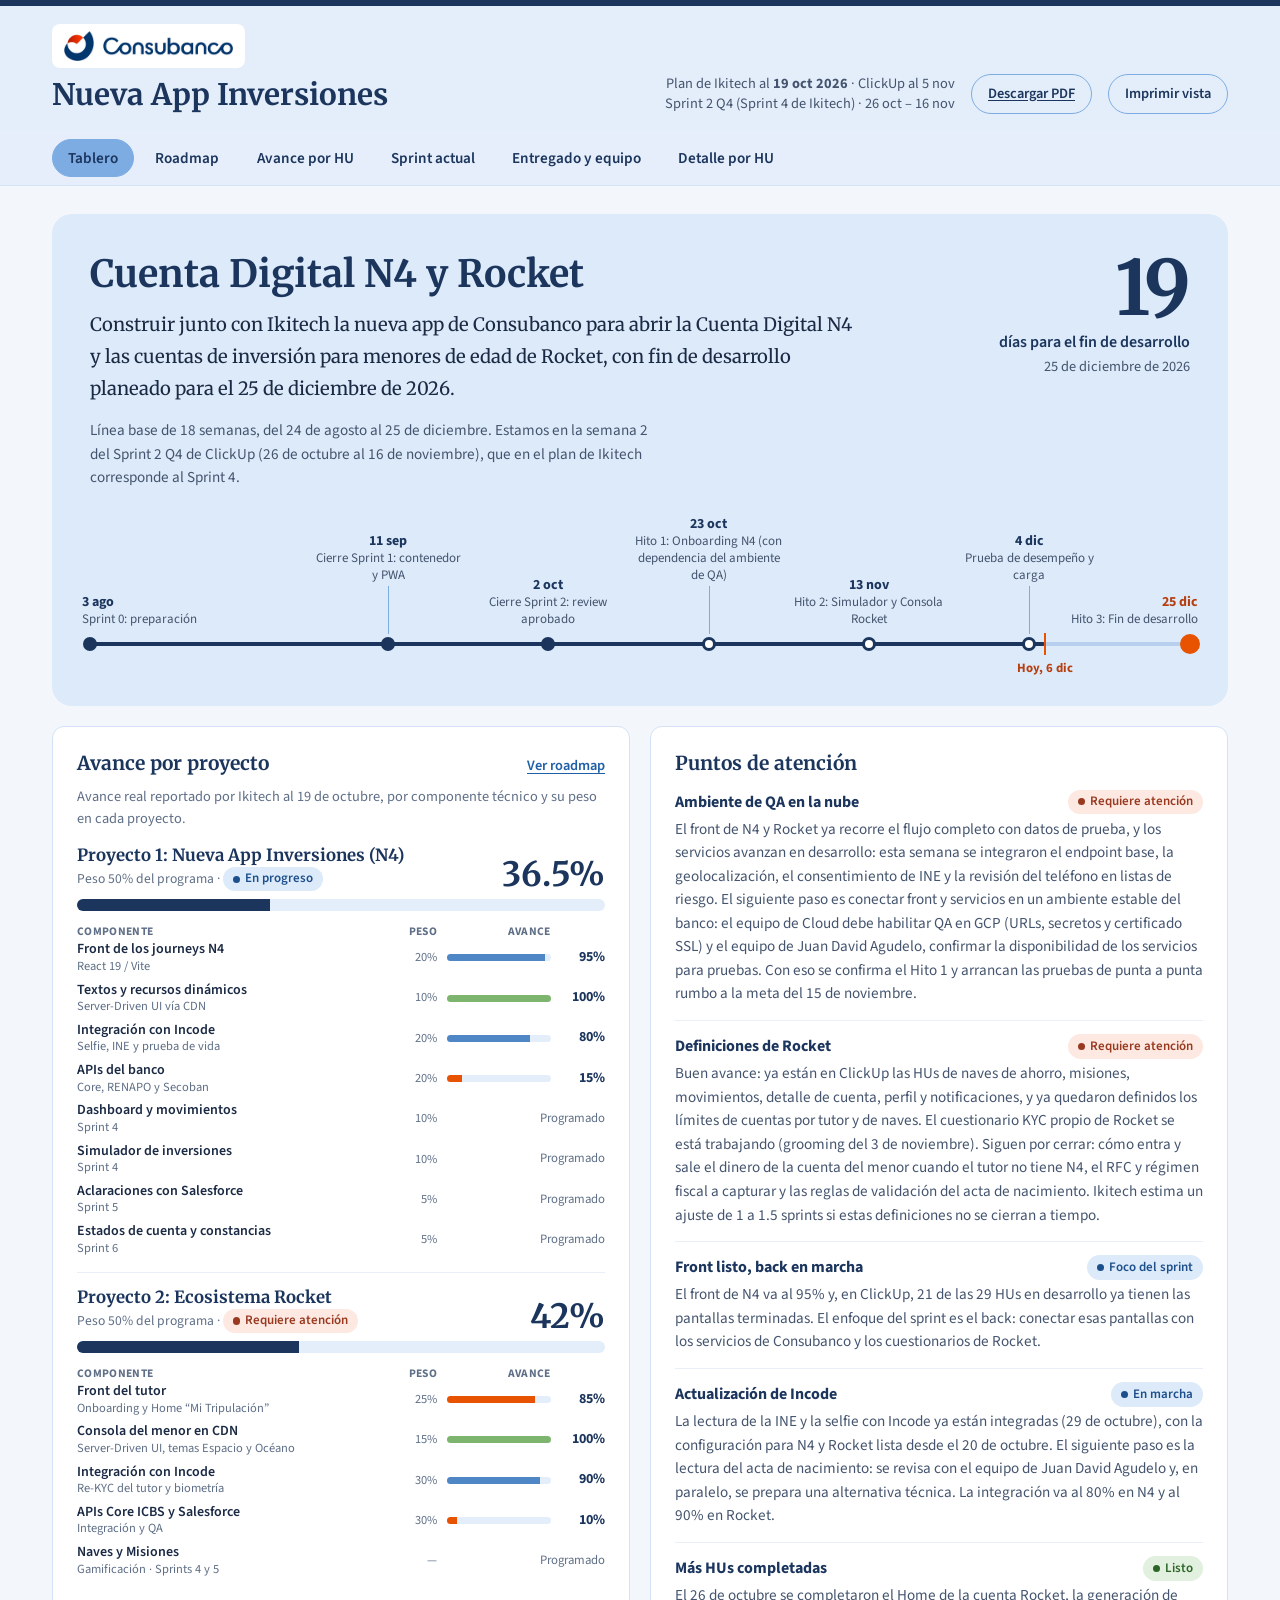
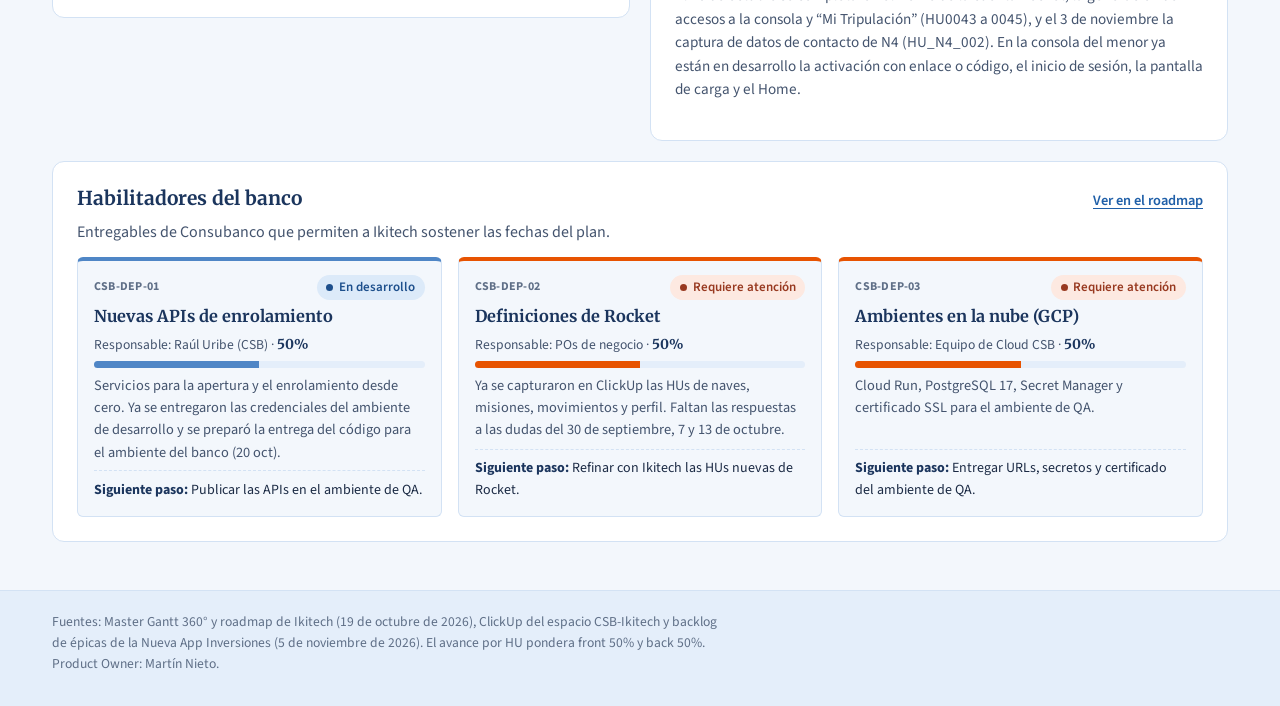
==== commit a7ecb803: "Actualización con el registro de riesgos (corte 2026-11-05) y cuarta fuente documentada Co-Authored-" ====
--- a/index.html
+++ b/index.html
@@ -516,7 +516,7 @@
 <footer class="footer"><div class="wrap"><p id="foot"></p></div></footer>
 <script>
 const DATA = [{"epica": "Experiencia", "codigo": "EXP-001", "nombre": "Principios rectores de la experiencia", "etapa": "Completada", "devs": "", "nota": "Completada el 2 oct", "link": "https://app.clickup.com/t/86bayqzrc", "f": 1, "b": 1, "avance": 100, "fs": "Listo", "bs": "Listo"}, {"epica": "Experiencia", "codigo": "EXP-002", "nombre": "Principios UX de implementación", "etapa": "Completada", "devs": "", "nota": "Completada el 2 oct", "link": "https://app.clickup.com/t/86baypv9v", "f": 1, "b": 1, "avance": 100, "fs": "Listo", "bs": "Listo"}, {"epica": "Experiencia", "codigo": "EXP-003", "nombre": "Accesibilidad", "etapa": "Completada", "devs": "", "nota": "Completada el 2 oct", "link": "https://app.clickup.com/t/86bb45ad0", "f": 1, "b": 1, "avance": 100, "fs": "Listo", "bs": "Listo"}, {"epica": "Experiencia", "codigo": "EXP-004", "nombre": "Sistema de diseño y design tokens", "etapa": "Completada", "devs": "", "nota": "Base técnica de design tokens entregada", "link": "https://app.clickup.com/t/86bb23mkg", "f": 1, "b": 1, "avance": 100, "fs": "Listo", "bs": "Listo"}, {"epica": "Experiencia", "codigo": "EXP-005", "nombre": "Gestión de estados", "etapa": "Completada", "devs": "", "nota": "Completada el 2 oct", "link": "https://app.clickup.com/t/86baundf5", "f": 1, "b": 1, "avance": 100, "fs": "Listo", "bs": "Listo"}, {"epica": "Experiencia", "codigo": "EXP-006", "nombre": "Experiencia continua (nativo + PWA)", "etapa": "Completada", "devs": "", "nota": "Completada el 2 oct", "link": "https://app.clickup.com/t/86bay3ztd", "f": 1, "b": 1, "avance": 100, "fs": "Listo", "bs": "Listo"}, {"epica": "Experiencia", "codigo": "EXP-007", "nombre": "Arquitectura de información y navegación", "etapa": "Completada", "devs": "", "nota": "Completada el 2 oct", "link": "https://app.clickup.com/t/86bay40x0", "f": 1, "b": 1, "avance": 100, "fs": "Listo", "bs": "Listo"}, {"epica": "Onboarding", "codigo": "HU_AC_001", "nombre": "Acceso a la plataforma y permisos", "etapa": "Completada", "devs": "Dev05", "nota": "Entregada el 25 ago", "link": "https://app.clickup.com/t/86bayptbb", "f": 1, "b": 1, "avance": 100, "fs": "Listo", "bs": "Listo"}, {"epica": "Onboarding", "codigo": "HU_AC_002", "nombre": "Bienvenida a la aplicación (beneficios)", "etapa": "En progreso", "devs": "Dev05 · Dev03", "nota": "Front listo; integración de contenidos en curso", "link": "https://app.clickup.com/t/86bay44j7", "f": 1.0, "b": 0.5, "avance": 75, "fs": "Listo", "bs": "En curso"}, {"epica": "Onboarding", "codigo": "HU_AC_003", "nombre": "Inicio de sesión (acceso directo)", "etapa": "En progreso", "devs": "Dev02 · Dev04", "nota": "Integración con servicio Consubanco en curso", "link": "https://app.clickup.com/t/86bay49y7", "f": 1.0, "b": 0.0, "avance": 50, "fs": "Listo", "bs": "Pendiente"}, {"epica": "Onboarding", "codigo": "HU_AC_004", "nombre": "Autenticación biométrica", "etapa": "En progreso", "devs": "", "nota": "", "link": "https://app.clickup.com/t/86bayptrb", "f": 1.0, "b": 0.0, "avance": 50, "fs": "Listo", "bs": "Pendiente"}, {"epica": "Onboarding", "codigo": "HU_AC_005", "nombre": "Gestión de sesión", "etapa": "Por refinar", "devs": "Dev02 · Dev04", "nota": "Se reprograma; el manejo de sesión segura ya está entregado", "link": "https://app.clickup.com/t/86baypu8e", "f": 0, "b": 0, "avance": 0, "fs": "", "bs": ""}, {"epica": "Onboarding", "codigo": "HU012", "nombre": "Acceso recurrente", "etapa": "En backlog", "devs": "", "nota": "", "link": "", "f": 0, "b": 0, "avance": 0, "fs": "", "bs": ""}, {"epica": "Onboarding", "codigo": "—", "nombre": "Manejo de acceso y excepciones", "etapa": "En backlog", "devs": "", "nota": "", "link": "", "f": 0, "b": 0, "avance": 0, "fs": "", "bs": ""}, {"epica": "Inicio de sesión", "codigo": "HU_AC_006", "nombre": "Pantalla de bienvenida y ruteo inicial", "etapa": "Refinada, por iniciar", "devs": "", "nota": "", "link": "https://app.clickup.com/t/86bc8xcyt", "f": 0, "b": 0, "avance": 0, "fs": "", "bs": ""}, {"epica": "Inicio de sesión", "codigo": "HU_AC_007", "nombre": "Login: teléfono, contraseña y dispositivo", "etapa": "Refinada, por iniciar", "devs": "", "nota": "", "link": "https://app.clickup.com/t/86bc9tfmr", "f": 0, "b": 0, "avance": 0, "fs": "", "bs": ""}, {"epica": "Inicio de sesión", "codigo": "HU_AC_008", "nombre": "Bloqueos en inicio de sesión (AD y CRM)", "etapa": "Refinada, por iniciar", "devs": "", "nota": "", "link": "https://app.clickup.com/t/86bc9tg4d", "f": 0, "b": 0, "avance": 0, "fs": "", "bs": ""}, {"epica": "Inicio de sesión", "codigo": "HU_AC_009", "nombre": "Recuperar contraseña", "etapa": "Refinada, por iniciar", "devs": "", "nota": "", "link": "https://app.clickup.com/t/86bc9tgxg", "f": 0, "b": 0, "avance": 0, "fs": "", "bs": ""}, {"epica": "Inicio de sesión", "codigo": "HU_AC_010", "nombre": "Migración de cliente existente vía CURP", "etapa": "Refinada, por iniciar", "devs": "", "nota": "", "link": "https://app.clickup.com/t/86bc9th02", "f": 0, "b": 0, "avance": 0, "fs": "", "bs": ""}, {"epica": "Inicio de sesión", "codigo": "HU_AC_011", "nombre": "Registro nuevo — verificación de productos", "etapa": "Refinada, por iniciar", "devs": "", "nota": "", "link": "https://app.clickup.com/t/86bc9th34", "f": 0, "b": 0, "avance": 0, "fs": "", "bs": ""}, {"epica": "Inicio de sesión", "codigo": "HU_AC_012", "nombre": "Enrolamiento cliente con productos", "etapa": "Refinada, por iniciar", "devs": "", "nota": "", "link": "https://app.clickup.com/t/86bc9th4w", "f": 0, "b": 0, "avance": 0, "fs": "", "bs": ""}, {"epica": "Cuenta Digital N4", "codigo": "HU_N4_001", "nombre": "Bienvenida y beneficios apertura", "etapa": "En progreso", "devs": "Dev05 · Dev03", "nota": "Front y contenidos listos; integración en curso", "link": "https://app.clickup.com/t/86bb15m4d", "f": 0.0, "b": 0.0, "avance": 0, "fs": "En curso", "bs": "Pendiente"}, {"epica": "Cuenta Digital N4", "codigo": "HU_N4_002", "nombre": "Captura de datos de contacto", "etapa": "Completada", "devs": "Dev02 · Dev03 · Dev04", "nota": "Completada el 3 nov", "link": "https://app.clickup.com/t/86bb1mz2e", "f": 1, "b": 1, "avance": 100, "fs": "Listo", "bs": "Listo"}, {"epica": "Cuenta Digital N4", "codigo": "HU_N4_003", "nombre": "Verificación del teléfono con código SMS", "etapa": "Completada", "devs": "Dev02 · Dev03 · Dev04", "nota": "Envío y validación del código SMS completados", "link": "https://app.clickup.com/t/86bb1jpc0", "f": 1, "b": 1, "avance": 100, "fs": "Listo", "bs": "Listo"}, {"epica": "Cuenta Digital N4", "codigo": "HU_N4_004", "nombre": "Captura y validación de INE", "etapa": "En progreso", "devs": "Dev04", "nota": "Conexión con Incode y lectura automática de la INE entregadas (1 oct)", "link": "https://app.clickup.com/t/86bb23j6d", "f": 0, "b": 0.83, "avance": 42, "fs": "Pendiente", "bs": "En curso"}, {"epica": "Cuenta Digital N4", "codigo": "HU_N4_005", "nombre": "Confirmación de datos del INE", "etapa": "En progreso", "devs": "Dev02", "nota": "", "link": "https://app.clickup.com/t/86bb59vay", "f": 1.0, "b": 0.0, "avance": 50, "fs": "Listo", "bs": "En curso"}, {"epica": "Cuenta Digital N4", "codigo": "HU_N4_006", "nombre": "Verificación de CURP ante RENAPO", "etapa": "Refinada, por iniciar", "devs": "", "nota": "", "link": "https://app.clickup.com/t/86bbe9muh", "f": 0, "b": 0, "avance": 0, "fs": "", "bs": ""}, {"epica": "Cuenta Digital N4", "codigo": "HU_N4_007", "nombre": "Validación biométrica (selfie y prueba de vida)", "etapa": "Refinada, por iniciar", "devs": "", "nota": "", "link": "https://app.clickup.com/t/86bbg7mhe", "f": 0, "b": 0, "avance": 0, "fs": "", "bs": ""}, {"epica": "Cuenta Digital N4", "codigo": "HU_N4_008", "nombre": "Confirmación y actualización de domicilio", "etapa": "En progreso", "devs": "Dev02", "nota": "Front terminado; back en curso", "link": "https://app.clickup.com/t/86bbh1591", "f": 1.0, "b": 0.0, "avance": 50, "fs": "Listo", "bs": "En curso"}, {"epica": "Cuenta Digital N4", "codigo": "HU_N4_009", "nombre": "Información fiscal y listas negras", "etapa": "Por refinar", "devs": "", "nota": "Pantalla fiscal ya construida", "link": "https://app.clickup.com/t/86bbh79xc", "f": 0, "b": 0, "avance": 0, "fs": "", "bs": ""}, {"epica": "Cuenta Digital N4", "codigo": "HU_N4_010", "nombre": "Información laboral", "etapa": "En backlog", "devs": "", "nota": "", "link": "", "f": 0, "b": 0, "avance": 0, "fs": "", "bs": ""}, {"epica": "Cuenta Digital N4", "codigo": "HU0018", "nombre": "Información financiera y uso de la cuenta", "etapa": "En backlog", "devs": "", "nota": "Pantalla de cuestionario ya construida", "link": "", "f": 0, "b": 0, "avance": 0, "fs": "", "bs": ""}, {"epica": "Cuenta Digital N4", "codigo": "HU_N4_10", "nombre": "Cuestionario de vulnerabilidad", "etapa": "En progreso", "devs": "Dev04", "nota": "", "link": "https://app.clickup.com/t/86bc0c0mq", "f": 1.0, "b": 0.0, "avance": 50, "fs": "Listo", "bs": "Pendiente"}, {"epica": "Cuenta Digital N4", "codigo": "HU0020", "nombre": "Documentos de contratación y correo", "etapa": "En progreso", "devs": "Dev02 · Dev05", "nota": "Flujo cliente nuevo: documentos y firma", "link": "https://app.clickup.com/t/86bc0n8fm", "f": 1.0, "b": 0.0, "avance": 50, "fs": "Listo", "bs": "En curso"}, {"epica": "Cuenta Digital N4", "codigo": "HU0021", "nombre": "Elegibilidad regulatoria y unicidad de cuenta", "etapa": "En backlog", "devs": "", "nota": "", "link": "", "f": 0, "b": 0, "avance": 0, "fs": "", "bs": ""}, {"epica": "Cuenta Digital N4", "codigo": "HU0022", "nombre": "Firma del contrato de apertura", "etapa": "En backlog", "devs": "", "nota": "Componente de firma ya adaptado a N4", "link": "", "f": 0, "b": 0, "avance": 0, "fs": "", "bs": ""}, {"epica": "Cuenta Digital N4", "codigo": "HU0023", "nombre": "Creación de contraseña y confirmación", "etapa": "En backlog", "devs": "", "nota": "Pantallas ya construidas", "link": "", "f": 0, "b": 0, "avance": 0, "fs": "", "bs": ""}, {"epica": "Rocket", "codigo": "HU0024", "nombre": "Landing: información general y requisitos", "etapa": "En progreso", "devs": "Dev02 · Dev03", "nota": "", "link": "https://app.clickup.com/t/86bb4xaem", "f": 1.0, "b": 0.0, "avance": 50, "fs": "Listo", "bs": "Pendiente"}, {"epica": "Rocket", "codigo": "HU0025", "nombre": "Datos de contacto / identificación cliente", "etapa": "En progreso", "devs": "Dev05", "nota": "Front terminado; servicios de contacto y código SMS integrados (3 nov)", "link": "https://app.clickup.com/t/86bb4w2vg", "f": 1.0, "b": 0.0, "avance": 50, "fs": "Listo", "bs": "En curso"}, {"epica": "Rocket", "codigo": "HU0026", "nombre": "Código de confirmación", "etapa": "En progreso", "devs": "Dev04", "nota": "Front terminado (3 nov)", "link": "https://app.clickup.com/t/86bb4xkn2", "f": 1.0, "b": 0, "avance": 50, "fs": "Listo", "bs": "Pendiente"}, {"epica": "Rocket", "codigo": "HU0027", "nombre": "Instrucciones INE anverso/reverso", "etapa": "Refinada, por iniciar", "devs": "Dev02 · Dev04", "nota": "", "link": "https://app.clickup.com/t/86bb4zbt5", "f": 0, "b": 0, "avance": 0, "fs": "", "bs": ""}, {"epica": "Rocket", "codigo": "HU0028", "nombre": "Validación identidad adulto", "etapa": "En progreso", "devs": "", "nota": "Arrancó con el back de biometría", "link": "https://app.clickup.com/t/86bb4zhrk", "f": 0, "b": 0.0, "avance": 0, "fs": "Pendiente", "bs": "Pendiente"}, {"epica": "Rocket", "codigo": "HU0029", "nombre": "Confirmación datos adulto (extracción INE)", "etapa": "En progreso", "devs": "Dev02 · Dev04 · Dev05", "nota": "", "link": "https://app.clickup.com/t/86bb51ncv", "f": 1.0, "b": 0.0, "avance": 50, "fs": "Listo", "bs": "Pendiente"}, {"epica": "Rocket", "codigo": "HU0030", "nombre": "Confirmación y actualización de domicilio", "etapa": "En progreso", "devs": "Dev02", "nota": "", "link": "https://app.clickup.com/t/86bbw2ggk", "f": 1.0, "b": 0.0, "avance": 50, "fs": "Listo", "bs": "Pendiente"}, {"epica": "Rocket", "codigo": "HU0031", "nombre": "Ocupación laboral", "etapa": "En progreso", "devs": "Dev05", "nota": "", "link": "https://app.clickup.com/t/86bbw37a3", "f": 1.0, "b": 0.0, "avance": 50, "fs": "Listo", "bs": "Pendiente"}, {"epica": "Rocket", "codigo": "HU0032", "nombre": "Origen de recursos", "etapa": "En progreso", "devs": "Dev05", "nota": "", "link": "https://app.clickup.com/t/86bbw3b6n", "f": 1.0, "b": 0.0, "avance": 50, "fs": "Listo", "bs": "Pendiente"}, {"epica": "Rocket", "codigo": "HU0033", "nombre": "Uso de la cuenta", "etapa": "En progreso", "devs": "Dev05", "nota": "", "link": "https://app.clickup.com/t/86bbw3dex", "f": 1.0, "b": 0.0, "avance": 50, "fs": "Listo", "bs": "Pendiente"}, {"epica": "Rocket", "codigo": "HU0034", "nombre": "Uso de los recursos", "etapa": "En progreso", "devs": "Dev05", "nota": "", "link": "https://app.clickup.com/t/86bbw3f73", "f": 1.0, "b": 0.0, "avance": 50, "fs": "Listo", "bs": "Pendiente"}, {"epica": "Rocket", "codigo": "HU0035", "nombre": "Cargo en el gobierno (PEP)", "etapa": "En progreso", "devs": "Dev05", "nota": "", "link": "https://app.clickup.com/t/86bbw3jh6", "f": 1.0, "b": 0.0, "avance": 50, "fs": "Listo", "bs": "Pendiente"}, {"epica": "Rocket", "codigo": "HU0036", "nombre": "Saldo promedio de depósito", "etapa": "En progreso", "devs": "Dev05", "nota": "", "link": "https://app.clickup.com/t/86bbw3kp0", "f": 1.0, "b": 0.0, "avance": 50, "fs": "Listo", "bs": "Pendiente"}, {"epica": "Rocket", "codigo": "HU0037", "nombre": "Cuestionario de vulnerabilidad", "etapa": "En progreso", "devs": "Dev05", "nota": "", "link": "https://app.clickup.com/t/86bbw3mp1", "f": 1.0, "b": 0.0, "avance": 50, "fs": "Listo", "bs": "Pendiente"}, {"epica": "Rocket", "codigo": "HU0038", "nombre": "Acta de nacimiento del menor", "etapa": "En progreso", "devs": "Dev05", "nota": "Front terminado el 14 oct", "link": "https://app.clickup.com/t/86bbw3yba", "f": 1.0, "b": 0.0, "avance": 50, "fs": "Listo", "bs": "En curso"}, {"epica": "Rocket", "codigo": "HU0039", "nombre": "Si es cliente: documentación y código SMS", "etapa": "Refinada, por iniciar", "devs": "Dev02", "nota": "", "link": "https://app.clickup.com/t/86bbw411m", "f": 0, "b": 0, "avance": 0, "fs": "", "bs": ""}, {"epica": "Rocket", "codigo": "HU0040", "nombre": "No es cliente: documentación y firma", "etapa": "En progreso", "devs": "Dev05", "nota": "", "link": "https://app.clickup.com/t/86bbw43z4", "f": 1.0, "b": 0.0, "avance": 50, "fs": "Listo", "bs": "Pendiente"}, {"epica": "Rocket", "codigo": "HU0041", "nombre": "Generación de firma", "etapa": "Refinada, por iniciar", "devs": "", "nota": "Nueva HU, refinada", "link": "https://app.clickup.com/t/86bcd4he8", "f": 0, "b": 0, "avance": 0, "fs": "", "bs": ""}, {"epica": "Rocket", "codigo": "HU0042", "nombre": "Generación de contraseña", "etapa": "Por refinar", "devs": "", "nota": "Nueva HU, refinada", "link": "https://app.clickup.com/t/86bcd59hj", "f": 0, "b": 0, "avance": 0, "fs": "", "bs": ""}, {"epica": "Rocket", "codigo": "—", "nombre": "Mapeo de expediente y envío a backoffice", "etapa": "En backlog", "devs": "", "nota": "", "link": "", "f": 0, "b": 0, "avance": 0, "fs": "", "bs": ""}, {"epica": "Manejo cuenta Rocket", "codigo": "HU0043", "nombre": "Home de la cuenta Rocket", "etapa": "Completada", "devs": "Dev02 · Dev05", "nota": "Completada el 26 oct", "link": "https://app.clickup.com/t/86bcd5n33", "f": 1, "b": 1, "avance": 100, "fs": "Listo", "bs": "Listo"}, {"epica": "Manejo cuenta Rocket", "codigo": "HU0044", "nombre": "Generación de accesos a la consola desde la app", "etapa": "Completada", "devs": "Dev02 · Dev05", "nota": "Completada el 26 oct", "link": "https://app.clickup.com/t/86bcd61mk", "f": 1, "b": 1, "avance": 100, "fs": "Listo", "bs": "Listo"}, {"epica": "Manejo cuenta Rocket", "codigo": "HU0045", "nombre": "Consulta de “Mi Tripulación” y administración de accesos", "etapa": "Completada", "devs": "Dev02 · Dev05", "nota": "Completada el 26 oct", "link": "https://app.clickup.com/t/86bcd6a1w", "f": 1, "b": 1, "avance": 100, "fs": "Listo", "bs": "Listo"}, {"epica": "Manejo cuenta Rocket", "codigo": "—", "nombre": "Fondeo a la cuenta", "etapa": "En backlog", "devs": "", "nota": "", "link": "", "f": 0, "b": 0, "avance": 0, "fs": "", "bs": ""}, {"epica": "Manejo cuenta Rocket", "codigo": "—", "nombre": "Inversiones", "etapa": "En backlog", "devs": "", "nota": "", "link": "", "f": 0, "b": 0, "avance": 0, "fs": "", "bs": ""}, {"epica": "Manejo cuenta Rocket", "codigo": "—", "nombre": "Visualización estado de cuenta", "etapa": "En backlog", "devs": "", "nota": "", "link": "", "f": 0, "b": 0, "avance": 0, "fs": "", "bs": ""}, {"epica": "Consola Rocket", "codigo": "HU0046", "nombre": "Activación de cuenta del menor con enlace de acceso", "etapa": "En progreso", "devs": "", "nota": "Arrancó en el Sprint 4", "link": "https://app.clickup.com/t/86bcd6hj1", "f": 0.0, "b": 0, "avance": 0, "fs": "Pendiente", "bs": "Pendiente"}, {"epica": "Consola Rocket", "codigo": "HU0047", "nombre": "Activación de cuenta del menor con código de acceso", "etapa": "En progreso", "devs": "", "nota": "Arrancó en el Sprint 4", "link": "https://app.clickup.com/t/86bcd6wdg", "f": 0.0, "b": 0, "avance": 0, "fs": "Pendiente", "bs": "Pendiente"}, {"epica": "Consola Rocket", "codigo": "HU0048", "nombre": "Inicio de sesión en la consola", "etapa": "En progreso", "devs": "", "nota": "Arrancó en el Sprint 2 Q4", "link": "https://app.clickup.com/t/86bcd72d7", "f": 0.0, "b": 0, "avance": 0, "fs": "En curso", "bs": "Pendiente"}, {"epica": "Consola Rocket", "codigo": "HU0049", "nombre": "Recuperación de contraseña en la consola", "etapa": "Refinada, por iniciar", "devs": "", "nota": "Nueva HU en ClickUp", "link": "https://app.clickup.com/t/86bcd79d7", "f": 0, "b": 0, "avance": 0, "fs": "", "bs": ""}, {"epica": "Consola Rocket", "codigo": "—", "nombre": "Consola Rocket: reglas generales", "etapa": "En backlog", "devs": "", "nota": "", "link": "", "f": 0, "b": 0, "avance": 0, "fs": "", "bs": ""}, {"epica": "Cimentación técnica", "codigo": "HU-T01", "nombre": "Contratos API-First y mocks (BFF)", "etapa": "Por refinar", "devs": "", "nota": "", "link": "https://app.clickup.com/t/86bba71zf", "f": 0, "b": 0, "avance": 0, "fs": "", "bs": ""}, {"epica": "Cimentación técnica", "codigo": "HU-T02", "nombre": "Scaffolding, CI/CD y calidad de código", "etapa": "Por refinar", "devs": "", "nota": "", "link": "https://app.clickup.com/t/86bba75j1", "f": 0, "b": 0, "avance": 0, "fs": "", "bs": ""}, {"epica": "Cimentación técnica", "codigo": "HU-T03", "nombre": "PoC capa anticorrupción (SOAP→JSON)", "etapa": "Por refinar", "devs": "", "nota": "", "link": "https://app.clickup.com/t/86bba79cg", "f": 0, "b": 0, "avance": 0, "fs": "", "bs": ""}, {"epica": "Cimentación técnica", "codigo": "HU-T04", "nombre": "Scaffolding app móvil y performance", "etapa": "Por refinar", "devs": "", "nota": "", "link": "https://app.clickup.com/t/86bba7aum", "f": 0, "b": 0, "avance": 0, "fs": "", "bs": ""}, {"epica": "Cimentación técnica", "codigo": "HU-T05", "nombre": "Seguridad base (IdP / API Gateway)", "etapa": "Por refinar", "devs": "", "nota": "", "link": "https://app.clickup.com/t/86bba7ce8", "f": 0, "b": 0, "avance": 0, "fs": "", "bs": ""}, {"epica": "Manejo cuenta Rocket", "codigo": "—", "nombre": "Naves de ahorro: edición", "etapa": "Por refinar", "devs": "", "nota": "Nueva HU en ClickUp", "link": "https://app.clickup.com/t/86bcuhrcm", "f": 0, "b": 0, "avance": 0, "fs": "", "bs": ""}, {"epica": "Manejo cuenta Rocket", "codigo": "—", "nombre": "Naves de ahorro: detalle", "etapa": "Por refinar", "devs": "", "nota": "Nueva HU en ClickUp", "link": "https://app.clickup.com/t/86bcuh8dh", "f": 0, "b": 0, "avance": 0, "fs": "", "bs": ""}, {"epica": "Manejo cuenta Rocket", "codigo": "—", "nombre": "Naves de ahorro: vista general", "etapa": "Por refinar", "devs": "", "nota": "Nueva HU en ClickUp", "link": "https://app.clickup.com/t/86bcuh6cw", "f": 0, "b": 0, "avance": 0, "fs": "", "bs": ""}, {"epica": "Manejo cuenta Rocket", "codigo": "—", "nombre": "Aviso al adulto por nave creada desde la consola", "etapa": "Por refinar", "devs": "", "nota": "Nueva HU en ClickUp", "link": "https://app.clickup.com/t/86bcuh2wu", "f": 0, "b": 0, "avance": 0, "fs": "", "bs": ""}, {"epica": "Manejo cuenta Rocket", "codigo": "—", "nombre": "Aviso de nave creada desde la consola", "etapa": "Por refinar", "devs": "", "nota": "Nueva HU en ClickUp", "link": "https://app.clickup.com/t/86bcugrwm", "f": 0, "b": 0, "avance": 0, "fs": "", "bs": ""}, {"epica": "Manejo cuenta Rocket", "codigo": "—", "nombre": "Naves de ahorro: creación", "etapa": "Por refinar", "devs": "", "nota": "Nueva HU en ClickUp", "link": "https://app.clickup.com/t/86bcugdhz", "f": 0, "b": 0, "avance": 0, "fs": "", "bs": ""}, {"epica": "Manejo cuenta Rocket", "codigo": "—", "nombre": "Naves de ahorro: introducción", "etapa": "Por refinar", "devs": "", "nota": "Nueva HU en ClickUp", "link": "https://app.clickup.com/t/86bcug8v5", "f": 0, "b": 0, "avance": 0, "fs": "", "bs": ""}, {"epica": "Consola Rocket", "codigo": "HU0091-1", "nombre": "Mensajes de la pantalla de carga", "etapa": "Por refinar", "devs": "", "nota": "Nueva HU en ClickUp", "link": "https://app.clickup.com/t/86bcna7b3", "f": 0, "b": 0, "avance": 0, "fs": "", "bs": ""}, {"epica": "Manejo cuenta Rocket", "codigo": "HU0054", "nombre": "Consulta y actualización del perfil", "etapa": "Por refinar", "devs": "", "nota": "Nueva HU en ClickUp", "link": "https://app.clickup.com/t/86bcn4364", "f": 0, "b": 0, "avance": 0, "fs": "", "bs": ""}, {"epica": "Manejo cuenta Rocket", "codigo": "HU0053", "nombre": "Consulta y filtrado de movimientos", "etapa": "Por refinar", "devs": "", "nota": "Nueva HU en ClickUp", "link": "https://app.clickup.com/t/86bcn42ke", "f": 0, "b": 0, "avance": 0, "fs": "", "bs": ""}, {"epica": "Manejo cuenta Rocket", "codigo": "HU0052", "nombre": "Detalle de la cuenta Rocket", "etapa": "Por refinar", "devs": "", "nota": "Nueva HU en ClickUp", "link": "https://app.clickup.com/t/86bcn41rv", "f": 0, "b": 0, "avance": 0, "fs": "", "bs": ""}, {"epica": "Manejo cuenta Rocket", "codigo": "HU0051", "nombre": "Menú lateral de Rocket", "etapa": "Por refinar", "devs": "", "nota": "Nueva HU en ClickUp", "link": "https://app.clickup.com/t/86bcn41gg", "f": 0, "b": 0, "avance": 0, "fs": "", "bs": ""}, {"epica": "Consola Rocket", "codigo": "HU0112", "nombre": "Mapeo de errores", "etapa": "Por refinar", "devs": "", "nota": "Nueva HU en ClickUp", "link": "https://app.clickup.com/t/86bcn3uu0", "f": 0, "b": 0, "avance": 0, "fs": "", "bs": ""}, {"epica": "Consola Rocket", "codigo": "HU0111", "nombre": "Actualización de contraseña", "etapa": "Por refinar", "devs": "", "nota": "Nueva HU en ClickUp", "link": "https://app.clickup.com/t/86bcn3uhc", "f": 0, "b": 0, "avance": 0, "fs": "", "bs": ""}, {"epica": "Consola Rocket", "codigo": "HU0110", "nombre": "Perfil, configuración y cierre de sesión", "etapa": "Por refinar", "devs": "", "nota": "Nueva HU en ClickUp", "link": "https://app.clickup.com/t/86bcn3u6u", "f": 0, "b": 0, "avance": 0, "fs": "", "bs": ""}, {"epica": "Consola Rocket", "codigo": "HU0109", "nombre": "Notificaciones", "etapa": "Por refinar", "devs": "", "nota": "Nueva HU en ClickUp", "link": "https://app.clickup.com/t/86bcn361x", "f": 0, "b": 0, "avance": 0, "fs": "", "bs": ""}, {"epica": "Consola Rocket", "codigo": "HU0100", "nombre": "Eliminar misiones", "etapa": "Por refinar", "devs": "", "nota": "Nueva HU en ClickUp", "link": "https://app.clickup.com/t/86bcn35py", "f": 0, "b": 0, "avance": 0, "fs": "", "bs": ""}, {"epica": "Consola Rocket", "codigo": "HU0099", "nombre": "Editar misiones", "etapa": "Por refinar", "devs": "", "nota": "Nueva HU en ClickUp", "link": "https://app.clickup.com/t/86bcn35ct", "f": 0, "b": 0, "avance": 0, "fs": "", "bs": ""}, {"epica": "Consola Rocket", "codigo": "HU0098", "nombre": "Crear misiones", "etapa": "Por refinar", "devs": "", "nota": "Nueva HU en ClickUp", "link": "https://app.clickup.com/t/86bcn3516", "f": 0, "b": 0, "avance": 0, "fs": "", "bs": ""}, {"epica": "Consola Rocket", "codigo": "HU0105", "nombre": "Misiones", "etapa": "Por refinar", "devs": "", "nota": "Nueva HU en ClickUp", "link": "https://app.clickup.com/t/86bcn30mu", "f": 0, "b": 0, "avance": 0, "fs": "", "bs": ""}, {"epica": "Consola Rocket", "codigo": "HU0104", "nombre": "Eliminar nave de ahorro", "etapa": "Por refinar", "devs": "", "nota": "Nueva HU en ClickUp", "link": "https://app.clickup.com/t/86bcn3086", "f": 0, "b": 0, "avance": 0, "fs": "", "bs": ""}, {"epica": "Consola Rocket", "codigo": "HU0103", "nombre": "Editar nave de ahorro", "etapa": "Por refinar", "devs": "", "nota": "Nueva HU en ClickUp", "link": "https://app.clickup.com/t/86bcn2zzw", "f": 0, "b": 0, "avance": 0, "fs": "", "bs": ""}, {"epica": "Consola Rocket", "codigo": "HU0094", "nombre": "Crear nave de ahorro", "etapa": "Por refinar", "devs": "", "nota": "Nueva HU en ClickUp", "link": "https://app.clickup.com/t/86bcn2znr", "f": 0, "b": 0, "avance": 0, "fs": "", "bs": ""}, {"epica": "Consola Rocket", "codigo": "HU0101", "nombre": "Nave de ahorro", "etapa": "Por refinar", "devs": "", "nota": "Nueva HU en ClickUp", "link": "https://app.clickup.com/t/86bcn2zcn", "f": 0, "b": 0, "avance": 0, "fs": "", "bs": ""}, {"epica": "Consola Rocket", "codigo": "HU0103", "nombre": "Inversiones", "etapa": "Por refinar", "devs": "", "nota": "Nueva HU en ClickUp", "link": "https://app.clickup.com/t/86bcn2z3w", "f": 0, "b": 0, "avance": 0, "fs": "", "bs": ""}, {"epica": "Consola Rocket", "codigo": "HU0103", "nombre": "Diseño de la tarjeta", "etapa": "Por refinar", "devs": "", "nota": "Nueva HU en ClickUp", "link": "https://app.clickup.com/t/86bcn2yvn", "f": 0, "b": 0, "avance": 0, "fs": "", "bs": ""}, {"epica": "Consola Rocket", "codigo": "HU0102", "nombre": "Perfil, configuración y cierre de sesión", "etapa": "Por refinar", "devs": "", "nota": "Nueva HU en ClickUp", "link": "https://app.clickup.com/t/86bcn2yg4", "f": 0, "b": 0, "avance": 0, "fs": "", "bs": ""}, {"epica": "Consola Rocket", "codigo": "HU0101", "nombre": "Notificaciones", "etapa": "Por refinar", "devs": "", "nota": "Nueva HU en ClickUp", "link": "https://app.clickup.com/t/86bcn2y72", "f": 0, "b": 0, "avance": 0, "fs": "", "bs": ""}, {"epica": "Consola Rocket", "codigo": "HU0097", "nombre": "Misiones", "etapa": "Por refinar", "devs": "", "nota": "Nueva HU en ClickUp", "link": "https://app.clickup.com/t/86bcn2rqc", "f": 0, "b": 0, "avance": 0, "fs": "", "bs": ""}, {"epica": "Consola Rocket", "codigo": "HU0096", "nombre": "Eliminar nave de ahorro", "etapa": "Por refinar", "devs": "", "nota": "Nueva HU en ClickUp", "link": "https://app.clickup.com/t/86bcn2qz5", "f": 0, "b": 0, "avance": 0, "fs": "", "bs": ""}, {"epica": "Consola Rocket", "codigo": "HU0095", "nombre": "Editar nave de ahorro", "etapa": "Por refinar", "devs": "", "nota": "Nueva HU en ClickUp", "link": "https://app.clickup.com/t/86bcn2qn4", "f": 0, "b": 0, "avance": 0, "fs": "", "bs": ""}, {"epica": "Consola Rocket", "codigo": "HU0093", "nombre": "Naves de ahorro", "etapa": "Por refinar", "devs": "", "nota": "Nueva HU en ClickUp", "link": "https://app.clickup.com/t/86bcn2qcb", "f": 0, "b": 0, "avance": 0, "fs": "", "bs": ""}, {"epica": "Consola Rocket", "codigo": "HU0092", "nombre": "Home de la consola", "etapa": "En progreso", "devs": "", "nota": "Arrancó en el Sprint 2 Q4", "link": "https://app.clickup.com/t/86bcn2q7x", "f": 0.0, "b": 0, "avance": 0, "fs": "En curso", "bs": "Pendiente"}, {"epica": "Consola Rocket", "codigo": "HU0091", "nombre": "Pantalla de carga de la consola", "etapa": "En progreso", "devs": "", "nota": "Arrancó en el Sprint 2 Q4", "link": "https://app.clickup.com/t/86bcn2q1p", "f": 0.0, "b": 0, "avance": 0, "fs": "En curso", "bs": "Pendiente"}, {"epica": "Manejo cuenta Rocket", "codigo": "HU0050", "nombre": "Home para clientes sin tarjeta de débito", "etapa": "Por refinar", "devs": "", "nota": "Nueva HU en ClickUp", "link": "https://app.clickup.com/t/86bcmq7n2", "f": 0, "b": 0, "avance": 0, "fs": "", "bs": ""}];
-const R = {"meta": {"corte_ikitech": "2026-10-19", "corte_clickup": "2026-11-05", "fin_desarrollo": "2026-12-25", "sprint": {"nombre": "Sprint 2 Q4", "clickup": "SP2-Q4", "ikitech": "Sprint 4", "inicio": "2026-10-26", "fin": "2026-11-16"}, "roadmap": {"inicio": "2026-08-03", "semanas": 21, "semana_actual": "W14 (2 al 6 de noviembre)"}, "hoja_epicas_id": "1ppmnxwuSuAYu_wVHufkso09R5B5U84FxH-aPxkdUc1Q"}, "hero": {"titulo": "Cuenta Digital N4 y Rocket", "objetivo": "Construir junto con Ikitech la nueva app de Consubanco para abrir la Cuenta Digital N4 y las cuentas de inversión para menores de edad de Rocket, con fin de desarrollo planeado para el 25 de diciembre de 2026.", "contexto": "Línea base de 18 semanas, del 24 de agosto al 25 de diciembre. Estamos en la semana 2 del Sprint 2 Q4 de ClickUp (26 de octubre al 16 de noviembre), que en el plan de Ikitech corresponde al Sprint 4."}, "rail": {"inicio": "2026-08-03", "fin": "2026-12-25", "hitos": [["2026-08-03", "3 ago", "Sprint 0: preparación", "done", "a start"], ["2026-09-11", "11 sep", "Cierre Sprint 1: contenedor y PWA", "done", "b"], ["2026-10-02", "2 oct", "Cierre Sprint 2: review aprobado", "done", "a"], ["2026-10-23", "23 oct", "Hito 1: Onboarding N4 (con dependencia del ambiente de QA)", "next", "b"], ["2026-11-13", "13 nov", "Hito 2: Simulador y Consola Rocket", "next", "a"], ["2026-12-04", "4 dic", "Prueba de desempeño y carga", "next", "b"], ["2026-12-25", "25 dic", "Hito 3: Fin de desarrollo", "key", "a end"]]}, "alertas": [{"titulo": "Ambiente de QA en la nube", "estado": "dep", "etiqueta": "Requiere atención", "texto": "El front de N4 y Rocket ya recorre el flujo completo con datos de prueba, y los servicios avanzan en desarrollo: esta semana se integraron el endpoint base, la geolocalización, el consentimiento de INE y la revisión del teléfono en listas de riesgo. El siguiente paso es conectar front y servicios en un ambiente estable del banco: el equipo de Cloud debe habilitar QA en GCP (URLs, secretos y certificado SSL) y el equipo de Juan David Agudelo, confirmar la disponibilidad de los servicios para pruebas. Con eso se confirma el Hito 1 y arrancan las pruebas de punta a punta rumbo a la meta del 15 de noviembre."}, {"titulo": "Definiciones de Rocket", "estado": "dep", "etiqueta": "Requiere atención", "texto": "Buen avance: ya están en ClickUp las HUs de naves de ahorro, misiones, movimientos, detalle de cuenta, perfil y notificaciones, y el grooming del 29 de octubre dejó identificadas las definiciones por cerrar: cómo entra y sale el dinero de la cuenta del menor cuando el tutor no tiene N4, el RFC y régimen fiscal a capturar, los límites de cuentas por tutor y de naves, las reglas de validación del acta de nacimiento y el cuestionario KYC propio de Rocket. Ikitech estima un ajuste de 1 a 1.5 sprints si estas definiciones no se cierran a tiempo."}, {"titulo": "Front listo, back en marcha", "estado": "curso", "etiqueta": "Foco del sprint", "dinamico": "front"}, {"titulo": "Actualización de Incode", "estado": "curso", "etiqueta": "En marcha", "texto": "La lectura de la INE y la selfie con Incode ya están integradas (29 de octubre), con la configuración para N4 y Rocket lista desde el 20 de octubre. El siguiente paso es la lectura del acta de nacimiento: se revisa con el equipo de Juan David Agudelo y, en paralelo, se prepara una alternativa técnica. La integración va al 80% en N4 y al 90% en Rocket."}, {"titulo": "Más HUs completadas", "estado": "hecho", "etiqueta": "Listo", "texto": "El 26 de octubre se completaron el Home de la cuenta Rocket, la generación de accesos a la consola y “Mi Tripulación” (HU0043 a 0045), y el 3 de noviembre la captura de datos de contacto de N4 (HU_N4_002). En la consola del menor ya están en desarrollo la activación con enlace o código, el inicio de sesión, la pantalla de carga y el Home."}], "proyectos": [["Proyecto 1: Nueva App Inversiones (N4)", "Peso 50% del programa", 36.5, "En progreso", [["Front de los journeys N4", "React 19 / Vite", 20, 95, "En progreso"], ["Textos y recursos dinámicos", "Server-Driven UI vía CDN", 10, 100, "Completado"], ["Integración con Incode", "Selfie, INE y prueba de vida", 20, 80, "En progreso"], ["APIs del banco", "Core, RENAPO y Secoban", 20, 15, "Con dependencia"], ["Dashboard y movimientos", "Sprint 4", 10, 0, "Proyectado"], ["Simulador de inversiones", "Sprint 4", 10, 0, "Proyectado"], ["Aclaraciones con Salesforce", "Sprint 5", 5, 0, "Proyectado"], ["Estados de cuenta y constancias", "Sprint 6", 5, 0, "Proyectado"]]], ["Proyecto 2: Ecosistema Rocket", "Peso 50% del programa", 42, "Con dependencia", [["Front del tutor", "Onboarding y Home “Mi Tripulación”", 25, 85, "Con dependencia"], ["Consola del menor en CDN", "Server-Driven UI, temas Espacio y Océano", 15, 100, "Completado"], ["Integración con Incode", "Re-KYC del tutor y biometría", 30, 90, "En progreso"], ["APIs Core ICBS y Salesforce", "Integración y QA", 30, 10, "Con dependencia"], ["Naves y Misiones", "Gamificación · Sprints 4 y 5", 0, 0, "Proyectado"]]]], "deps": [["CSB-DEP-01", "Nuevas APIs de enrolamiento", "Raúl Uribe (CSB)", 50, "En desarrollo", "curso", "#4F86C6", "Servicios para la apertura y el enrolamiento desde cero. Ya se entregaron las credenciales del ambiente de desarrollo y se preparó la entrega del código para el ambiente del banco (20 oct).", "Publicar las APIs en el ambiente de QA."], ["CSB-DEP-02", "Definiciones de Rocket", "POs de negocio", 50, "Requiere atención", "dep", "#E75301", "Ya se capturaron en ClickUp las HUs de naves, misiones, movimientos y perfil. Faltan las respuestas a las dudas del 30 de septiembre, 7 y 13 de octubre.", "Refinar con Ikitech las HUs nuevas de Rocket."], ["CSB-DEP-03", "Ambientes en la nube (GCP)", "Equipo de Cloud CSB", 50, "Requiere atención", "dep", "#E75301", "Cloud Run, PostgreSQL 17, Secret Manager y certificado SSL para el ambiente de QA.", "Entregar URLs, secretos y certificado del ambiente de QA."]], "gantt_master": [["Proyecto 1: Nueva App Inversiones (N4)", "#4F86C6", "Peso 50% · avance 36.5%", [["Front de los journeys N4", "IkiTech Front", 20, 95, "En progreso", [["prep", 0, 2], ["done", 3, 9], ["cur", 10, 10]]], ["Textos y recursos dinámicos", "IkiTech BFF", 10, 100, "Completado", [["prep", 0, 2], ["done", 3, 7]]], ["Integración con Incode", "IkiTech / Incode", 20, 80, "En progreso", [["done", 4, 9], ["cur", 10, 10]]], ["APIs del banco (Core, RENAPO, Secoban)", "IkiTech / CSB", 20, 15, "Requiere ambiente QA", [["done", 6, 7], ["dep", 8, 10], ["risk", 11, 11]]], ["Hito 1: Onboarding N4 de punta a punta", "IkiTech / CSB QA", 0, 0, "Proyectado · Sprint 3", [["ms", 10, 11]], "ms"], ["Dashboard y movimientos", "IkiTech Front / BFF", 10, 0, "Proyectado · Sprint 4", [["proj", 12, 14]]], ["Simulador de inversiones", "IkiTech / Core", 10, 0, "Proyectado · Sprint 4", [["proj", 12, 14]]], ["Aclaraciones con Salesforce CRM", "IkiTech / SF CRM", 5, 0, "Proyectado · Sprint 5", [["proj", 15, 17]]], ["Estados de cuenta y constancias", "IkiTech BFF / Core", 5, 0, "Proyectado · Sprint 6", [["proj", 18, 20]]], ["Hito 3: Fin de desarrollo", "IkiTech / CSB", 0, 0, "Lista para UAT y Friends & Family", [["ms", 20, 20]], "key"]]], ["Proyecto 2: Ecosistema Rocket", "#E75301", "Peso 50% · avance 42%", [["Front del tutor (onboarding y Home)", "IkiTech Front", 25, 85, "Requiere definiciones", [["prep", 0, 2], ["done", 3, 7], ["dep", 8, 10], ["risk", 11, 11]]], ["Consola del menor en CDN", "IkiTech BFF", 15, 100, "Completado", [["prep", 0, 2], ["done", 3, 7]]], ["Integración con Incode (Re-KYC tutor)", "IkiTech / Incode", 30, 90, "En progreso", [["done", 4, 9], ["cur", 10, 10]]], ["APIs Core ICBS y Salesforce", "IkiTech / PO", 30, 10, "Requiere definiciones", [["done", 6, 7], ["dep", 8, 10], ["risk", 11, 11]]], ["Naves y Misiones (gamificación)", "IkiTech / CSB", 0, 0, "Proyectado · Sprints 4 y 5", [["proj", 12, 15]]], ["Consola Rocket lista para UAT", "IkiTech / CSB", 0, 0, "Hito", [["ms", 15, 15]], "ms"]]], ["Habilitadores del banco", "#1B355D", "Entregables de Consubanco", [["CSB-DEP-01: Nuevas APIs de enrolamiento", "Raúl Uribe (CSB)", 0, 50, "En desarrollo", [["done", 6, 9], ["cur", 10, 10]]], ["CSB-DEP-02: Definiciones de Rocket", "POs de negocio", 0, 50, "Requiere atención", [["ok", 7, 8], ["dep", 9, 10]]], ["CSB-DEP-03: Ambientes en GCP", "Equipo de Cloud CSB", 0, 50, "Requiere atención", [["done", 3, 8], ["dep", 9, 10]]]]]], "hitos_plan": [["11 sep 2026", "Cierre del Sprint 1", "Contenedor Flutter y PWA listos; inicio del mapeo de APIs", "2026-09-11"], ["2 oct 2026", "Cierre del Sprint 2", "Review aprobado al 100% con reconocimiento a la calidad visual", "2026-10-02"], ["23 oct 2026", "Hito 1: Onboarding N4", "Enrolamiento N4 de punta a punta (Sprint 3); pases a QA con dependencia del ambiente en la nube", "2026-10-23"], ["13 nov 2026", "Hito 2: Simulador y Consola Rocket", "Simulador de inversiones y consola web del menor (Sprint 4)", "2026-11-13"], ["4 dic 2026", "Prueba de desempeño", "500 solicitudes por segundo con respuesta p95 de 900 ms o menos (Sprint 5)", "2026-12-04"], ["25 dic 2026", "Hito 3: Fin de desarrollo", "App lista para UAT y Friends & Family (Sprint 6)", "2026-12-25", "key"]], "sprints": [["Sprint 0", "3 – 21 ago", "Pre-fase", ["Base de la app en Flutter y documento de arquitectura (SAD v3.0)", "Diseño UI/UX en Figma y maquetación de pantallas básicas"], ["Maquetación inicial del onboarding y landings con datos de prueba"], "Preparación (no suma al avance)", "hecho"], ["Sprint 1", "24 ago – 11 sep", "SP3-Q3", ["Migración a React 19 / Vite y contenedor Flutter", "Pruebas de concepto y pruebas con API Connect"], ["Onboarding de Rocket migrado a React 19", "Datos de prueba"], "Contenedor y PWA cerrados; inicio del mapeo de APIs", "hecho"], ["Sprint 2", "14 sep – 2 oct", "SP4-Q3", ["Enrolamiento desde cero (PWA al 85%)", "Integración con Incode (40%)", "Análisis de APIs con Raúl Uribe"], ["Onboarding de Rocket (70%)", "Biometría con Incode (30%)", "Mesa de trabajo de 5 vacíos"], "Review aprobado al 100%", "hecho"], ["Sprint 3", "5 – 23 oct", "SP1-Q4", ["Bienvenida y enrolamiento N4 de punta a punta", "Inicio de sesión con CURP y bloqueos (AD y CRM)", "Temporizador del código SMS (90 s), Incode 2.0 y ruta alterna Karalundi"], ["Varios menores por tutor: “Mi Tripulación”", "Regla SPEI en el Core ICBS y parentesco", "Consola web del menor en CDN"], "Hito 1: Onboarding N4; pases a QA con dependencia del ambiente en la nube", "hecho"], ["Sprint 4", "26 oct – 13 nov", "SP2-Q4", ["Simulador de inversiones interactivo con tasas del Core ICBS", "Dashboard con saldo que se puede ocultar"], ["Consola web del menor en la nube (React 19)", "Temas Espacio y Océano; Naves"], "Hito 2: Simulador y Consola Rocket", "curso"], ["Sprint 5", "16 nov – 4 dic", "SP3-Q4", ["Aclaraciones integradas con Salesforce CRM", "Pruebas de carga: 500 solicitudes por segundo (p95 ≤ 900 ms)"], ["Conexión con el Core ICBS para Misiones y Naves de ahorro con recompensas"], "Prueba de desempeño y carga en GCP", "programada"], ["Sprint 6", "7 – 25 dic", "SP4-Q4", ["Firma de contratos con Incode (NOM-151)", "Regresión automatizada sin errores"], ["Fin de desarrollo; lista para UAT y Friends & Family"], "Hito 3: Fin de desarrollo", "programada"]], "sprint_actual": {"titulo": "Sprint 2 Q4 · Sprint 4 de Ikitech", "descripcion": "Del 26 de octubre al 16 de noviembre. El foco es terminar los servicios del onboarding N4 y de la apertura Rocket, arrancar la consola del menor y preparar el Hito 2: simulador de inversiones y Consola Rocket (13 de noviembre).", "alcance_n4": ["Servicios de bienvenida, contacto, INE y domicilio", "Revisión del teléfono en listas de riesgo (integrada el 29 oct)", "Documentos de contratación y firma", "Simulador de inversiones con tasas del Core ICBS", "Dashboard con saldo que se puede ocultar"], "alcance_rocket": ["Home, accesos a la consola y “Mi Tripulación” (completadas el 26 oct)", "Servicios de la apertura: cuestionarios PLD, domicilio y acta de nacimiento", "Activación de la cuenta del menor con enlace o código", "Consola web del menor en la nube (React 19), temas Espacio y Océano"], "semanas": [["2026-10-26", "Semana 1 · W13", "26 – 30 oct"], ["2026-11-02", "Semana 2 · W14", "2 – 6 nov"], ["2026-11-09", "Semana 3 · W15", "9 – 16 nov"]], "grupos": [["Cuenta Digital N4", "#4F86C6", "Servicios del onboarding", [["Integraciones base", "RENAPO, Core ICBS, CRM y geolocalización", "2026-10-26", "2026-11-03"], ["Back de contacto, INE y domicilio", "HU_N4_002 lista (3 nov); 005 y 008 en curso", "2026-10-26", "2026-11-13"], ["Documentos y firma", "HU0020", "2026-11-02", "2026-11-13"], ["Simulador de inversiones y dashboard", "Hito 2", "2026-11-02", "2026-11-13"]]], ["Rocket", "#E75301", "Apertura y cuenta", [["Home, accesos y “Mi Tripulación”", "HU0043 a 0045", "2026-10-26", "2026-10-26"], ["Back de cuestionarios PLD y acta", "HU0031 a 0038", "2026-10-26", "2026-11-13"], ["Datos de contacto y domicilio", "HU0025, 0029 y 0030", "2026-11-02", "2026-11-13"]]], ["Consola Rocket", "#7DACE3", "Consola del menor", [["Activación con enlace o código", "HU0046 y 0047", "2026-11-02", "2026-11-13"], ["Inicio de sesión, pantalla de carga y Home", "HU0048, 0091 y 0092", "2026-11-03", "2026-11-13"], ["Consola web en la nube", "Temas Espacio y Océano", "2026-11-02", "2026-11-13"]]], ["Calidad", "#3F8A3A", "QA", [["Ejecución de casos de bienvenida, N4 y Home Rocket", "24 casos ejecutados", "2026-10-26", "2026-10-30"], ["Pruebas de punta a punta en QA", "Al habilitarse el ambiente", "2026-11-02", "2026-11-13"]]], ["Habilitadores del banco", "#983920", "Consubanco", [["Ambiente de QA en GCP", "URLs, secretos y certificado SSL", "2026-10-26", "2026-11-06"], ["Respuestas a dudas de Rocket", "Dudas del 30 sep, 7 y 13 oct", "2026-10-26", "2026-11-06"]]], ["Definición", "#1B355D", "PO y negocio", [["HUs nuevas de Rocket en ClickUp", "Naves, misiones, movimientos y perfil", "2026-10-26", "2026-11-06"], ["Refinar HUs de la consola y la cuenta Rocket", "Para el Sprint 5", "2026-11-02", "2026-11-16"]]]], "cierre": ["2026-11-13", "Hito 2", "Simulador y Consola Rocket · 13 nov"], "hitos": [["26 oct 2026", "Arranque del Sprint 2 Q4", "Home de Rocket, accesos y “Mi Tripulación” completadas", "done"], ["29 oct 2026", "Revisión del teléfono integrada", "N4 y Rocket", "done"], ["13 nov 2026", "Hito 2", "Simulador de inversiones y Consola Rocket", "key"], ["16 nov 2026", "Arranque del Sprint 3 Q4", "Aclaraciones con Salesforce y pruebas de carga", ""]]}, "entregado": [["2026-10-14", "14 oct", "Rocket", "Front del acta de nacimiento del menor terminado (HU0038) y nueva versión del SDK de Incode"], ["2026-10-07", "2 – 7 oct", "N4", "HU_N4_003 completada: validación del código SMS; términos y condiciones y servicio de revisión del teléfono en listas de riesgo"], ["2026-10-07", "2 – 7 oct", "N4 y Rocket", "Pantallas de domicilio y datos de la INE; front de los cuestionarios de Rocket terminado"], ["2026-10-02", "2 oct", "Sprint", "Cierre del Sprint 2 con review aprobado al 100% y reconocimiento a la calidad visual de las pantallas (pixel-perfect)"], ["2026-10-02", "2 oct", "Experiencia", "Las 7 HUs de experiencia completadas: principios, accesibilidad, sistema de diseño, estados, nativo + PWA y navegación"], ["2026-10-01", "1 oct", "N4 servicios", "Conexión con Incode para validar identidad, retomar el flujo si se interrumpe, lectura automática de la INE y envío del código SMS"], ["2026-09-30", "28 – 30 sep", "Rocket", "Firma electrónica, acta de nacimiento del menor, ocupación, origen de recursos, PEP, saldo promedio y atención asistida"], ["2026-09-30", "28 – 30 sep", "App", "Pantalla de carga unificada, memoria de datos entre pantallas y navegación de regreso en N4"], ["2026-09-25", "Sep", "N4 y Rocket", "Textos y recursos visuales dinámicos al 100% (Server-Driven UI): se actualizan desde la nube sin publicar otra versión; temas Espacio y Océano de la consola del menor"], ["2026-09-23", "23 sep", "Calidad", "Primeros 5 casos de prueba ejecutados (bienvenida)"], ["2026-09-11", "11 sep", "Sprint", "Cierre del Sprint 1: contenedor Flutter y PWA listos; inicio del mapeo de APIs"], ["2026-09-11", "1 – 11 sep", "Arquitectura", "Base de la app en Flutter conectada con los flujos en React; pruebas de concepto de tecnología, concurrencia, Incode y sistema de diseño"], ["2026-09-11", "1 – 11 sep", "Servicios", "Manejo de sesión segura y servicios de contenidos administrables"], ["2026-09-11", "1 – 11 sep", "N4 y Rocket", "Pantallas de código SMS, contrato, correo, contraseña, confirmación, información fiscal, límite diario y cuestionario financiero"], ["2026-08-25", "25 ago", "Onboarding", "HU_AC_001 Acceso a la plataforma y permisos: primera HU completa"], ["2026-08-21", "20 – 21 ago", "Onboarding", "Splash, permisos nativos (notificaciones y ubicación), carrusel de beneficios y pantalla de acceso con las 3 opciones"], ["2026-08-21", "20 – 21 ago", "N4", "Bienvenida, requisitos, beneficios, términos y aviso de privacidad con consentimiento, fecha, hora y geolocalización; visor de PDF"], ["2026-08-21", "20 – 21 ago", "Base", "Componentes de formulario, alertas y estilos compartidos"], ["2026-11-03", "3 nov", "N4 servicios", "HU_N4_002 completada. N4 integrado con RENAPO (CURP), Core ICBS (sin cuentas duplicadas) y CRM (cliente y domicilio); geolocalización, consentimiento de INE y términos y condiciones"], ["2026-10-29", "29 oct", "N4 y Rocket", "Revisión del teléfono en listas de riesgo integrada en N4 y en Rocket"], ["2026-10-26", "26 oct", "Rocket", "HU0043 a HU0045 completadas: Home de la cuenta Rocket, generación de accesos a la consola y “Mi Tripulación”; geolocalización integrada en la apertura"], ["2026-10-25", "25 oct", "Calidad", "18 casos de prueba ejecutados: 8 del Home de Rocket y 10 de bienvenida, contacto y código SMS de N4"], ["2026-10-23", "22 – 23 oct", "N4", "Pantallas y avisos de validación en listas de control de N4; 6 casos de prueba de bienvenida ejecutados; mejora de identificadores de accesibilidad"], ["2026-10-20", "20 oct", "Servicios", "Mapeo de integraciones, catálogo genérico, migración de tablas y certificado para el ambiente del banco; configuración de Incode para N4 y Rocket"], ["2026-11-03", "3 nov", "Rocket", "Rocket: servicios del código SMS y de datos de contacto integrados; front del código de confirmación terminado"]], "equipo": [["Dev05", "Front y base de la app", "Rocket: cuestionarios PLD, firma, acta de nacimiento; “Mi Tripulación” y detalle de cada menor (26 oct); términos y condiciones y ajustes del Home (3 nov)", "Rocket: documentación y firma (HU0040)"], ["Dev02", "Front", "Home de la cuenta Rocket y generación de accesos a la consola (26 oct); pantallas de domicilio y datos de la INE", "N4 datos de contacto (HU_N4_002); Rocket datos de contacto (HU0025)"], ["Dev04", "Servicios e integraciones", "Configuración de Incode para N4 y Rocket (20 oct); geolocalización en Rocket (26 oct); mapeo de integraciones de Rocket (3 nov)", "Back de Rocket y cuestionarios; lectura de la INE con Incode"], ["Dev03", "Servicios y contenidos", "Revisión del teléfono en listas de riesgo en N4 y Rocket (29 oct); mapeo de integraciones, catálogo genérico y certificado (20 oct)", "Integraciones de N4 con el ambiente del banco"], ["Dev01", "Calidad (QA) y servicios", "24 casos de prueba ejecutados (22–25 oct); endpoint base, geolocalización y consentimiento de INE en N4 (3 nov)", "Servicios de Rocket; pruebas al habilitarse QA"]]};
+const R = {"meta": {"corte_ikitech": "2026-10-19", "corte_clickup": "2026-11-05", "fin_desarrollo": "2026-12-25", "sprint": {"nombre": "Sprint 2 Q4", "clickup": "SP2-Q4", "ikitech": "Sprint 4", "inicio": "2026-10-26", "fin": "2026-11-16"}, "roadmap": {"inicio": "2026-08-03", "semanas": 21, "semana_actual": "W14 (2 al 6 de noviembre)"}, "hoja_epicas_id": "1ppmnxwuSuAYu_wVHufkso09R5B5U84FxH-aPxkdUc1Q", "registro_riesgos_id": "1dz-XO0HHDgLIEV8HsWyXQdxLIC30WpR0"}, "hero": {"titulo": "Cuenta Digital N4 y Rocket", "objetivo": "Construir junto con Ikitech la nueva app de Consubanco para abrir la Cuenta Digital N4 y las cuentas de inversión para menores de edad de Rocket, con fin de desarrollo planeado para el 25 de diciembre de 2026.", "contexto": "Línea base de 18 semanas, del 24 de agosto al 25 de diciembre. Estamos en la semana 2 del Sprint 2 Q4 de ClickUp (26 de octubre al 16 de noviembre), que en el plan de Ikitech corresponde al Sprint 4."}, "rail": {"inicio": "2026-08-03", "fin": "2026-12-25", "hitos": [["2026-08-03", "3 ago", "Sprint 0: preparación", "done", "a start"], ["2026-09-11", "11 sep", "Cierre Sprint 1: contenedor y PWA", "done", "b"], ["2026-10-02", "2 oct", "Cierre Sprint 2: review aprobado", "done", "a"], ["2026-10-23", "23 oct", "Hito 1: Onboarding N4 (con dependencia del ambiente de QA)", "next", "b"], ["2026-11-13", "13 nov", "Hito 2: Simulador y Consola Rocket", "next", "a"], ["2026-12-04", "4 dic", "Prueba de desempeño y carga", "next", "b"], ["2026-12-25", "25 dic", "Hito 3: Fin de desarrollo", "key", "a end"]]}, "alertas": [{"titulo": "Ambiente de QA en la nube", "estado": "dep", "etiqueta": "Requiere atención", "texto": "El front de N4 y Rocket ya recorre el flujo completo con datos de prueba, y los servicios avanzan en desarrollo: esta semana se integraron el endpoint base, la geolocalización, el consentimiento de INE y la revisión del teléfono en listas de riesgo. El siguiente paso es conectar front y servicios en un ambiente estable del banco: el equipo de Cloud debe habilitar QA en GCP (URLs, secretos y certificado SSL) y el equipo de Juan David Agudelo, confirmar la disponibilidad de los servicios para pruebas. Con eso se confirma el Hito 1 y arrancan las pruebas de punta a punta rumbo a la meta del 15 de noviembre."}, {"titulo": "Definiciones de Rocket", "estado": "dep", "etiqueta": "Requiere atención", "texto": "Buen avance: ya están en ClickUp las HUs de naves de ahorro, misiones, movimientos, detalle de cuenta, perfil y notificaciones, y ya quedaron definidos los límites de cuentas por tutor y de naves. El cuestionario KYC propio de Rocket se está trabajando (grooming del 3 de noviembre). Siguen por cerrar: cómo entra y sale el dinero de la cuenta del menor cuando el tutor no tiene N4, el RFC y régimen fiscal a capturar y las reglas de validación del acta de nacimiento. Ikitech estima un ajuste de 1 a 1.5 sprints si estas definiciones no se cierran a tiempo."}, {"titulo": "Front listo, back en marcha", "estado": "curso", "etiqueta": "Foco del sprint", "dinamico": "front"}, {"titulo": "Actualización de Incode", "estado": "curso", "etiqueta": "En marcha", "texto": "La lectura de la INE y la selfie con Incode ya están integradas (29 de octubre), con la configuración para N4 y Rocket lista desde el 20 de octubre. El siguiente paso es la lectura del acta de nacimiento: se revisa con el equipo de Juan David Agudelo y, en paralelo, se prepara una alternativa técnica. La integración va al 80% en N4 y al 90% en Rocket."}, {"titulo": "Más HUs completadas", "estado": "hecho", "etiqueta": "Listo", "texto": "El 26 de octubre se completaron el Home de la cuenta Rocket, la generación de accesos a la consola y “Mi Tripulación” (HU0043 a 0045), y el 3 de noviembre la captura de datos de contacto de N4 (HU_N4_002). En la consola del menor ya están en desarrollo la activación con enlace o código, el inicio de sesión, la pantalla de carga y el Home."}], "proyectos": [["Proyecto 1: Nueva App Inversiones (N4)", "Peso 50% del programa", 36.5, "En progreso", [["Front de los journeys N4", "React 19 / Vite", 20, 95, "En progreso"], ["Textos y recursos dinámicos", "Server-Driven UI vía CDN", 10, 100, "Completado"], ["Integración con Incode", "Selfie, INE y prueba de vida", 20, 80, "En progreso"], ["APIs del banco", "Core, RENAPO y Secoban", 20, 15, "Con dependencia"], ["Dashboard y movimientos", "Sprint 4", 10, 0, "Proyectado"], ["Simulador de inversiones", "Sprint 4", 10, 0, "Proyectado"], ["Aclaraciones con Salesforce", "Sprint 5", 5, 0, "Proyectado"], ["Estados de cuenta y constancias", "Sprint 6", 5, 0, "Proyectado"]]], ["Proyecto 2: Ecosistema Rocket", "Peso 50% del programa", 42, "Con dependencia", [["Front del tutor", "Onboarding y Home “Mi Tripulación”", 25, 85, "Con dependencia"], ["Consola del menor en CDN", "Server-Driven UI, temas Espacio y Océano", 15, 100, "Completado"], ["Integración con Incode", "Re-KYC del tutor y biometría", 30, 90, "En progreso"], ["APIs Core ICBS y Salesforce", "Integración y QA", 30, 10, "Con dependencia"], ["Naves y Misiones", "Gamificación · Sprints 4 y 5", 0, 0, "Proyectado"]]]], "deps": [["CSB-DEP-01", "Nuevas APIs de enrolamiento", "Raúl Uribe (CSB)", 50, "En desarrollo", "curso", "#4F86C6", "Servicios para la apertura y el enrolamiento desde cero. Ya se entregaron las credenciales del ambiente de desarrollo y se preparó la entrega del código para el ambiente del banco (20 oct).", "Publicar las APIs en el ambiente de QA."], ["CSB-DEP-02", "Definiciones de Rocket", "POs de negocio", 50, "Requiere atención", "dep", "#E75301", "Ya se capturaron en ClickUp las HUs de naves, misiones, movimientos y perfil. Faltan las respuestas a las dudas del 30 de septiembre, 7 y 13 de octubre.", "Refinar con Ikitech las HUs nuevas de Rocket."], ["CSB-DEP-03", "Ambientes en la nube (GCP)", "Equipo de Cloud CSB", 50, "Requiere atención", "dep", "#E75301", "Cloud Run, PostgreSQL 17, Secret Manager y certificado SSL para el ambiente de QA.", "Entregar URLs, secretos y certificado del ambiente de QA."]], "gantt_master": [["Proyecto 1: Nueva App Inversiones (N4)", "#4F86C6", "Peso 50% · avance 36.5%", [["Front de los journeys N4", "IkiTech Front", 20, 95, "En progreso", [["prep", 0, 2], ["done", 3, 9], ["cur", 10, 10]]], ["Textos y recursos dinámicos", "IkiTech BFF", 10, 100, "Completado", [["prep", 0, 2], ["done", 3, 7]]], ["Integración con Incode", "IkiTech / Incode", 20, 80, "En progreso", [["done", 4, 9], ["cur", 10, 10]]], ["APIs del banco (Core, RENAPO, Secoban)", "IkiTech / CSB", 20, 15, "Requiere ambiente QA", [["done", 6, 7], ["dep", 8, 10], ["risk", 11, 11]]], ["Hito 1: Onboarding N4 de punta a punta", "IkiTech / CSB QA", 0, 0, "Proyectado · Sprint 3", [["ms", 10, 11]], "ms"], ["Dashboard y movimientos", "IkiTech Front / BFF", 10, 0, "Proyectado · Sprint 4", [["proj", 12, 14]]], ["Simulador de inversiones", "IkiTech / Core", 10, 0, "Proyectado · Sprint 4", [["proj", 12, 14]]], ["Aclaraciones con Salesforce CRM", "IkiTech / SF CRM", 5, 0, "Proyectado · Sprint 5", [["proj", 15, 17]]], ["Estados de cuenta y constancias", "IkiTech BFF / Core", 5, 0, "Proyectado · Sprint 6", [["proj", 18, 20]]], ["Hito 3: Fin de desarrollo", "IkiTech / CSB", 0, 0, "Lista para UAT y Friends & Family", [["ms", 20, 20]], "key"]]], ["Proyecto 2: Ecosistema Rocket", "#E75301", "Peso 50% · avance 42%", [["Front del tutor (onboarding y Home)", "IkiTech Front", 25, 85, "Requiere definiciones", [["prep", 0, 2], ["done", 3, 7], ["dep", 8, 10], ["risk", 11, 11]]], ["Consola del menor en CDN", "IkiTech BFF", 15, 100, "Completado", [["prep", 0, 2], ["done", 3, 7]]], ["Integración con Incode (Re-KYC tutor)", "IkiTech / Incode", 30, 90, "En progreso", [["done", 4, 9], ["cur", 10, 10]]], ["APIs Core ICBS y Salesforce", "IkiTech / PO", 30, 10, "Requiere definiciones", [["done", 6, 7], ["dep", 8, 10], ["risk", 11, 11]]], ["Naves y Misiones (gamificación)", "IkiTech / CSB", 0, 0, "Proyectado · Sprints 4 y 5", [["proj", 12, 15]]], ["Consola Rocket lista para UAT", "IkiTech / CSB", 0, 0, "Hito", [["ms", 15, 15]], "ms"]]], ["Habilitadores del banco", "#1B355D", "Entregables de Consubanco", [["CSB-DEP-01: Nuevas APIs de enrolamiento", "Raúl Uribe (CSB)", 0, 50, "En desarrollo", [["done", 6, 9], ["cur", 10, 10]]], ["CSB-DEP-02: Definiciones de Rocket", "POs de negocio", 0, 50, "Requiere atención", [["ok", 7, 8], ["dep", 9, 10]]], ["CSB-DEP-03: Ambientes en GCP", "Equipo de Cloud CSB", 0, 50, "Requiere atención", [["done", 3, 8], ["dep", 9, 10]]]]]], "hitos_plan": [["11 sep 2026", "Cierre del Sprint 1", "Contenedor Flutter y PWA listos; inicio del mapeo de APIs", "2026-09-11"], ["2 oct 2026", "Cierre del Sprint 2", "Review aprobado al 100% con reconocimiento a la calidad visual", "2026-10-02"], ["23 oct 2026", "Hito 1: Onboarding N4", "Enrolamiento N4 de punta a punta (Sprint 3); pases a QA con dependencia del ambiente en la nube", "2026-10-23"], ["13 nov 2026", "Hito 2: Simulador y Consola Rocket", "Simulador de inversiones y consola web del menor (Sprint 4)", "2026-11-13"], ["4 dic 2026", "Prueba de desempeño", "500 solicitudes por segundo con respuesta p95 de 900 ms o menos (Sprint 5)", "2026-12-04"], ["25 dic 2026", "Hito 3: Fin de desarrollo", "App lista para UAT y Friends & Family (Sprint 6)", "2026-12-25", "key"]], "sprints": [["Sprint 0", "3 – 21 ago", "Pre-fase", ["Base de la app en Flutter y documento de arquitectura (SAD v3.0)", "Diseño UI/UX en Figma y maquetación de pantallas básicas"], ["Maquetación inicial del onboarding y landings con datos de prueba"], "Preparación (no suma al avance)", "hecho"], ["Sprint 1", "24 ago – 11 sep", "SP3-Q3", ["Migración a React 19 / Vite y contenedor Flutter", "Pruebas de concepto y pruebas con API Connect"], ["Onboarding de Rocket migrado a React 19", "Datos de prueba"], "Contenedor y PWA cerrados; inicio del mapeo de APIs", "hecho"], ["Sprint 2", "14 sep – 2 oct", "SP4-Q3", ["Enrolamiento desde cero (PWA al 85%)", "Integración con Incode (40%)", "Análisis de APIs con Raúl Uribe"], ["Onboarding de Rocket (70%)", "Biometría con Incode (30%)", "Mesa de trabajo de 5 vacíos"], "Review aprobado al 100%", "hecho"], ["Sprint 3", "5 – 23 oct", "SP1-Q4", ["Bienvenida y enrolamiento N4 de punta a punta", "Inicio de sesión con CURP y bloqueos (AD y CRM)", "Temporizador del código SMS (90 s), Incode 2.0 y ruta alterna Karalundi"], ["Varios menores por tutor: “Mi Tripulación”", "Regla SPEI en el Core ICBS y parentesco", "Consola web del menor en CDN"], "Hito 1: Onboarding N4; pases a QA con dependencia del ambiente en la nube", "hecho"], ["Sprint 4", "26 oct – 13 nov", "SP2-Q4", ["Simulador de inversiones interactivo con tasas del Core ICBS", "Dashboard con saldo que se puede ocultar"], ["Consola web del menor en la nube (React 19)", "Temas Espacio y Océano; Naves"], "Hito 2: Simulador y Consola Rocket", "curso"], ["Sprint 5", "16 nov – 4 dic", "SP3-Q4", ["Aclaraciones integradas con Salesforce CRM", "Pruebas de carga: 500 solicitudes por segundo (p95 ≤ 900 ms)"], ["Conexión con el Core ICBS para Misiones y Naves de ahorro con recompensas"], "Prueba de desempeño y carga en GCP", "programada"], ["Sprint 6", "7 – 25 dic", "SP4-Q4", ["Firma de contratos con Incode (NOM-151)", "Regresión automatizada sin errores"], ["Fin de desarrollo; lista para UAT y Friends & Family"], "Hito 3: Fin de desarrollo", "programada"]], "sprint_actual": {"titulo": "Sprint 2 Q4 · Sprint 4 de Ikitech", "descripcion": "Del 26 de octubre al 16 de noviembre. El foco es terminar los servicios del onboarding N4 y de la apertura Rocket, arrancar la consola del menor y preparar el Hito 2: simulador de inversiones y Consola Rocket (13 de noviembre).", "alcance_n4": ["Servicios de bienvenida, contacto, INE y domicilio", "Revisión del teléfono en listas de riesgo (integrada el 29 oct)", "Documentos de contratación y firma", "Simulador de inversiones con tasas del Core ICBS", "Dashboard con saldo que se puede ocultar"], "alcance_rocket": ["Home, accesos a la consola y “Mi Tripulación” (completadas el 26 oct)", "Servicios de la apertura: cuestionarios PLD, domicilio y acta de nacimiento", "Activación de la cuenta del menor con enlace o código", "Consola web del menor en la nube (React 19), temas Espacio y Océano"], "semanas": [["2026-10-26", "Semana 1 · W13", "26 – 30 oct"], ["2026-11-02", "Semana 2 · W14", "2 – 6 nov"], ["2026-11-09", "Semana 3 · W15", "9 – 16 nov"]], "grupos": [["Cuenta Digital N4", "#4F86C6", "Servicios del onboarding", [["Integraciones base", "RENAPO, Core ICBS, CRM y geolocalización", "2026-10-26", "2026-11-03"], ["Back de contacto, INE y domicilio", "HU_N4_002 lista (3 nov); 005 y 008 en curso", "2026-10-26", "2026-11-13"], ["Documentos y firma", "HU0020", "2026-11-02", "2026-11-13"], ["Simulador de inversiones y dashboard", "Hito 2", "2026-11-02", "2026-11-13"]]], ["Rocket", "#E75301", "Apertura y cuenta", [["Home, accesos y “Mi Tripulación”", "HU0043 a 0045", "2026-10-26", "2026-10-26"], ["Back de cuestionarios PLD y acta", "HU0031 a 0038", "2026-10-26", "2026-11-13"], ["Datos de contacto y domicilio", "HU0025, 0029 y 0030", "2026-11-02", "2026-11-13"]]], ["Consola Rocket", "#7DACE3", "Consola del menor", [["Activación con enlace o código", "HU0046 y 0047", "2026-11-02", "2026-11-13"], ["Inicio de sesión, pantalla de carga y Home", "HU0048, 0091 y 0092", "2026-11-03", "2026-11-13"], ["Consola web en la nube", "Temas Espacio y Océano", "2026-11-02", "2026-11-13"]]], ["Calidad", "#3F8A3A", "QA", [["Ejecución de casos de bienvenida, N4 y Home Rocket", "24 casos ejecutados", "2026-10-26", "2026-10-30"], ["Pruebas de punta a punta en QA", "Al habilitarse el ambiente", "2026-11-02", "2026-11-13"]]], ["Habilitadores del banco", "#983920", "Consubanco", [["Ambiente de QA en GCP", "URLs, secretos y certificado SSL", "2026-10-26", "2026-11-06"], ["Respuestas a dudas de Rocket", "Dudas del 30 sep, 7 y 13 oct", "2026-10-26", "2026-11-06"]]], ["Definición", "#1B355D", "PO y negocio", [["HUs nuevas de Rocket en ClickUp", "Naves, misiones, movimientos y perfil", "2026-10-26", "2026-11-06"], ["Refinar HUs de la consola y la cuenta Rocket", "Para el Sprint 5", "2026-11-02", "2026-11-16"]]]], "cierre": ["2026-11-13", "Hito 2", "Simulador y Consola Rocket · 13 nov"], "hitos": [["26 oct 2026", "Arranque del Sprint 2 Q4", "Home de Rocket, accesos y “Mi Tripulación” completadas", "done"], ["29 oct 2026", "Revisión del teléfono integrada", "N4 y Rocket", "done"], ["13 nov 2026", "Hito 2", "Simulador de inversiones y Consola Rocket", "key"], ["16 nov 2026", "Arranque del Sprint 3 Q4", "Aclaraciones con Salesforce y pruebas de carga", ""]]}, "entregado": [["2026-10-14", "14 oct", "Rocket", "Front del acta de nacimiento del menor terminado (HU0038) y nueva versión del SDK de Incode"], ["2026-10-07", "2 – 7 oct", "N4", "HU_N4_003 completada: validación del código SMS; términos y condiciones y servicio de revisión del teléfono en listas de riesgo"], ["2026-10-07", "2 – 7 oct", "N4 y Rocket", "Pantallas de domicilio y datos de la INE; front de los cuestionarios de Rocket terminado"], ["2026-10-02", "2 oct", "Sprint", "Cierre del Sprint 2 con review aprobado al 100% y reconocimiento a la calidad visual de las pantallas (pixel-perfect)"], ["2026-10-02", "2 oct", "Experiencia", "Las 7 HUs de experiencia completadas: principios, accesibilidad, sistema de diseño, estados, nativo + PWA y navegación"], ["2026-10-01", "1 oct", "N4 servicios", "Conexión con Incode para validar identidad, retomar el flujo si se interrumpe, lectura automática de la INE y envío del código SMS"], ["2026-09-30", "28 – 30 sep", "Rocket", "Firma electrónica, acta de nacimiento del menor, ocupación, origen de recursos, PEP, saldo promedio y atención asistida"], ["2026-09-30", "28 – 30 sep", "App", "Pantalla de carga unificada, memoria de datos entre pantallas y navegación de regreso en N4"], ["2026-09-25", "Sep", "N4 y Rocket", "Textos y recursos visuales dinámicos al 100% (Server-Driven UI): se actualizan desde la nube sin publicar otra versión; temas Espacio y Océano de la consola del menor"], ["2026-09-23", "23 sep", "Calidad", "Primeros 5 casos de prueba ejecutados (bienvenida)"], ["2026-09-11", "11 sep", "Sprint", "Cierre del Sprint 1: contenedor Flutter y PWA listos; inicio del mapeo de APIs"], ["2026-09-11", "1 – 11 sep", "Arquitectura", "Base de la app en Flutter conectada con los flujos en React; pruebas de concepto de tecnología, concurrencia, Incode y sistema de diseño"], ["2026-09-11", "1 – 11 sep", "Servicios", "Manejo de sesión segura y servicios de contenidos administrables"], ["2026-09-11", "1 – 11 sep", "N4 y Rocket", "Pantallas de código SMS, contrato, correo, contraseña, confirmación, información fiscal, límite diario y cuestionario financiero"], ["2026-08-25", "25 ago", "Onboarding", "HU_AC_001 Acceso a la plataforma y permisos: primera HU completa"], ["2026-08-21", "20 – 21 ago", "Onboarding", "Splash, permisos nativos (notificaciones y ubicación), carrusel de beneficios y pantalla de acceso con las 3 opciones"], ["2026-08-21", "20 – 21 ago", "N4", "Bienvenida, requisitos, beneficios, términos y aviso de privacidad con consentimiento, fecha, hora y geolocalización; visor de PDF"], ["2026-08-21", "20 – 21 ago", "Base", "Componentes de formulario, alertas y estilos compartidos"], ["2026-11-03", "3 nov", "N4 servicios", "HU_N4_002 completada. N4 integrado con RENAPO (CURP), Core ICBS (sin cuentas duplicadas) y CRM (cliente y domicilio); geolocalización, consentimiento de INE y términos y condiciones"], ["2026-10-29", "29 oct", "N4 y Rocket", "Revisión del teléfono en listas de riesgo integrada en N4 y en Rocket"], ["2026-10-26", "26 oct", "Rocket", "HU0043 a HU0045 completadas: Home de la cuenta Rocket, generación de accesos a la consola y “Mi Tripulación”; geolocalización integrada en la apertura"], ["2026-10-25", "25 oct", "Calidad", "18 casos de prueba ejecutados: 8 del Home de Rocket y 10 de bienvenida, contacto y código SMS de N4"], ["2026-10-23", "22 – 23 oct", "N4", "Pantallas y avisos de validación en listas de control de N4; 6 casos de prueba de bienvenida ejecutados; mejora de identificadores de accesibilidad"], ["2026-10-20", "20 oct", "Servicios", "Mapeo de integraciones, catálogo genérico, migración de tablas y certificado para el ambiente del banco; configuración de Incode para N4 y Rocket"], ["2026-11-03", "3 nov", "Rocket", "Rocket: servicios del código SMS y de datos de contacto integrados; front del código de confirmación terminado"]], "equipo": [["Dev05", "Front y base de la app", "Rocket: cuestionarios PLD, firma, acta de nacimiento; “Mi Tripulación” y detalle de cada menor (26 oct); términos y condiciones y ajustes del Home (3 nov)", "Rocket: documentación y firma (HU0040)"], ["Dev02", "Front", "Home de la cuenta Rocket y generación de accesos a la consola (26 oct); pantallas de domicilio y datos de la INE", "N4 datos de contacto (HU_N4_002); Rocket datos de contacto (HU0025)"], ["Dev04", "Servicios e integraciones", "Configuración de Incode para N4 y Rocket (20 oct); geolocalización en Rocket (26 oct); mapeo de integraciones de Rocket (3 nov)", "Back de Rocket y cuestionarios; lectura de la INE con Incode"], ["Dev03", "Servicios y contenidos", "Revisión del teléfono en listas de riesgo en N4 y Rocket (29 oct); mapeo de integraciones, catálogo genérico y certificado (20 oct)", "Integraciones de N4 con el ambiente del banco"], ["Dev01", "Calidad (QA) y servicios", "24 casos de prueba ejecutados (22–25 oct); endpoint base, geolocalización y consentimiento de INE en N4 (3 nov)", "Servicios de Rocket; pruebas al habilitarse QA"]]};
 const MES = ["ene","feb","mar","abr","may","jun","jul","ago","sep","oct","nov","dic"];
 const MESES = ["enero","febrero","marzo","abril","mayo","junio","julio","agosto","septiembre","octubre","noviembre","diciembre"];
 const D = s => {const [y,m,dd]=s.split("-").map(Number); return new Date(y,m-1,dd);};
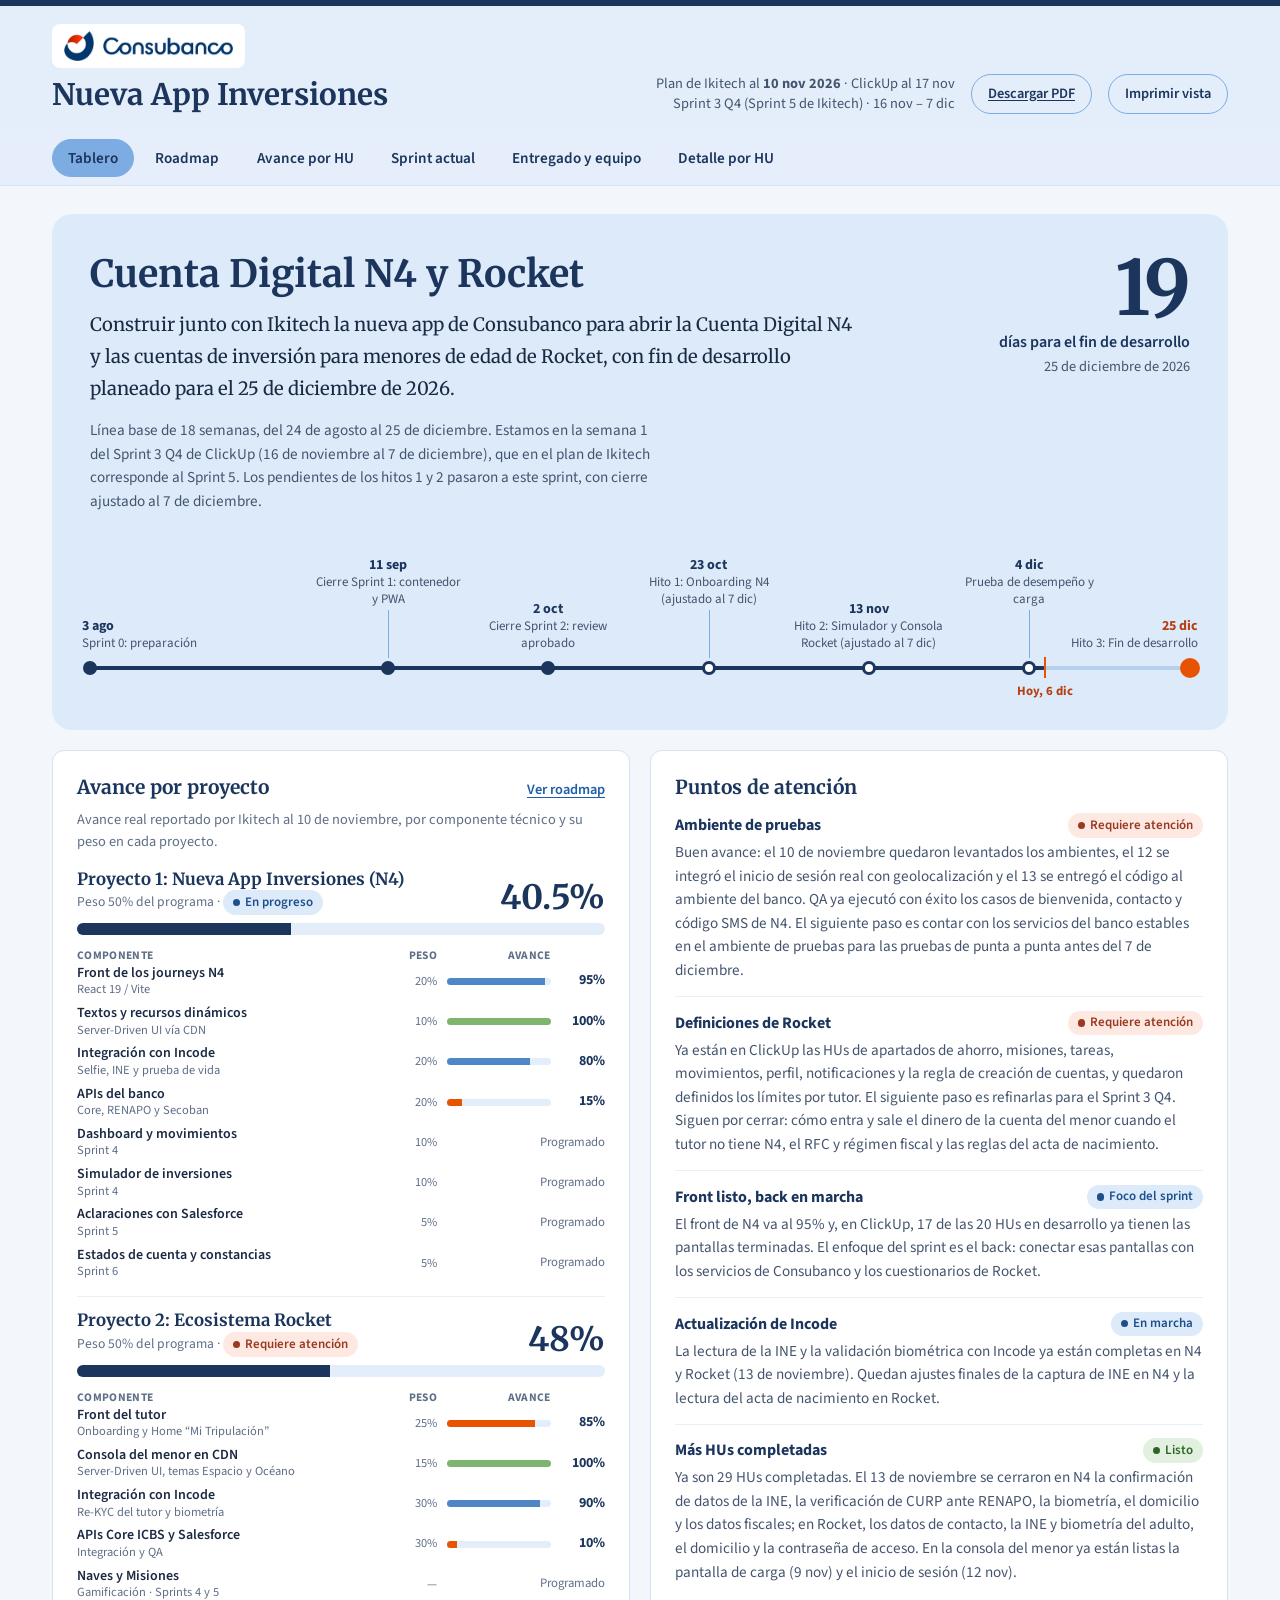
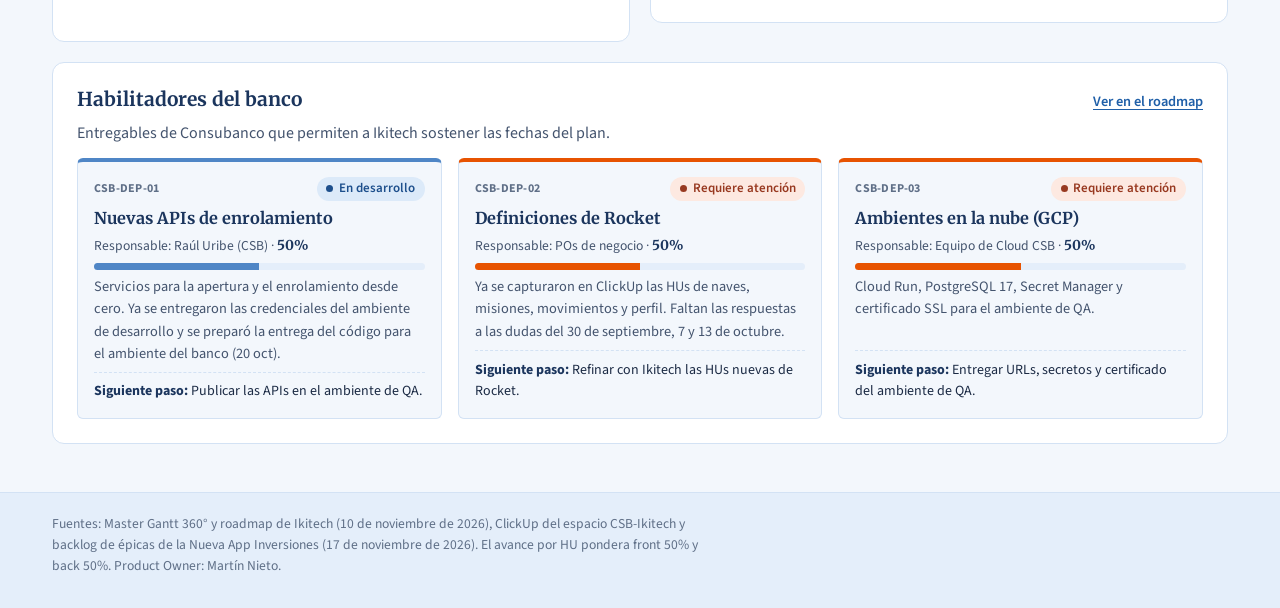
==== commit 505cfb60: "Actualización (corte ClickUp 2026-11-17, plan Ikitech 2026-11-10, Sprint 3 Q4) Co-Authored-By: Claud" ====
--- a/index.html
+++ b/index.html
@@ -515,8 +515,8 @@
 
 <footer class="footer"><div class="wrap"><p id="foot"></p></div></footer>
 <script>
-const DATA = [{"epica": "Experiencia", "codigo": "EXP-001", "nombre": "Principios rectores de la experiencia", "etapa": "Completada", "devs": "", "nota": "Completada el 2 oct", "link": "https://app.clickup.com/t/86bayqzrc", "f": 1, "b": 1, "avance": 100, "fs": "Listo", "bs": "Listo"}, {"epica": "Experiencia", "codigo": "EXP-002", "nombre": "Principios UX de implementación", "etapa": "Completada", "devs": "", "nota": "Completada el 2 oct", "link": "https://app.clickup.com/t/86baypv9v", "f": 1, "b": 1, "avance": 100, "fs": "Listo", "bs": "Listo"}, {"epica": "Experiencia", "codigo": "EXP-003", "nombre": "Accesibilidad", "etapa": "Completada", "devs": "", "nota": "Completada el 2 oct", "link": "https://app.clickup.com/t/86bb45ad0", "f": 1, "b": 1, "avance": 100, "fs": "Listo", "bs": "Listo"}, {"epica": "Experiencia", "codigo": "EXP-004", "nombre": "Sistema de diseño y design tokens", "etapa": "Completada", "devs": "", "nota": "Base técnica de design tokens entregada", "link": "https://app.clickup.com/t/86bb23mkg", "f": 1, "b": 1, "avance": 100, "fs": "Listo", "bs": "Listo"}, {"epica": "Experiencia", "codigo": "EXP-005", "nombre": "Gestión de estados", "etapa": "Completada", "devs": "", "nota": "Completada el 2 oct", "link": "https://app.clickup.com/t/86baundf5", "f": 1, "b": 1, "avance": 100, "fs": "Listo", "bs": "Listo"}, {"epica": "Experiencia", "codigo": "EXP-006", "nombre": "Experiencia continua (nativo + PWA)", "etapa": "Completada", "devs": "", "nota": "Completada el 2 oct", "link": "https://app.clickup.com/t/86bay3ztd", "f": 1, "b": 1, "avance": 100, "fs": "Listo", "bs": "Listo"}, {"epica": "Experiencia", "codigo": "EXP-007", "nombre": "Arquitectura de información y navegación", "etapa": "Completada", "devs": "", "nota": "Completada el 2 oct", "link": "https://app.clickup.com/t/86bay40x0", "f": 1, "b": 1, "avance": 100, "fs": "Listo", "bs": "Listo"}, {"epica": "Onboarding", "codigo": "HU_AC_001", "nombre": "Acceso a la plataforma y permisos", "etapa": "Completada", "devs": "Dev05", "nota": "Entregada el 25 ago", "link": "https://app.clickup.com/t/86bayptbb", "f": 1, "b": 1, "avance": 100, "fs": "Listo", "bs": "Listo"}, {"epica": "Onboarding", "codigo": "HU_AC_002", "nombre": "Bienvenida a la aplicación (beneficios)", "etapa": "En progreso", "devs": "Dev05 · Dev03", "nota": "Front listo; integración de contenidos en curso", "link": "https://app.clickup.com/t/86bay44j7", "f": 1.0, "b": 0.5, "avance": 75, "fs": "Listo", "bs": "En curso"}, {"epica": "Onboarding", "codigo": "HU_AC_003", "nombre": "Inicio de sesión (acceso directo)", "etapa": "En progreso", "devs": "Dev02 · Dev04", "nota": "Integración con servicio Consubanco en curso", "link": "https://app.clickup.com/t/86bay49y7", "f": 1.0, "b": 0.0, "avance": 50, "fs": "Listo", "bs": "Pendiente"}, {"epica": "Onboarding", "codigo": "HU_AC_004", "nombre": "Autenticación biométrica", "etapa": "En progreso", "devs": "", "nota": "", "link": "https://app.clickup.com/t/86bayptrb", "f": 1.0, "b": 0.0, "avance": 50, "fs": "Listo", "bs": "Pendiente"}, {"epica": "Onboarding", "codigo": "HU_AC_005", "nombre": "Gestión de sesión", "etapa": "Por refinar", "devs": "Dev02 · Dev04", "nota": "Se reprograma; el manejo de sesión segura ya está entregado", "link": "https://app.clickup.com/t/86baypu8e", "f": 0, "b": 0, "avance": 0, "fs": "", "bs": ""}, {"epica": "Onboarding", "codigo": "HU012", "nombre": "Acceso recurrente", "etapa": "En backlog", "devs": "", "nota": "", "link": "", "f": 0, "b": 0, "avance": 0, "fs": "", "bs": ""}, {"epica": "Onboarding", "codigo": "—", "nombre": "Manejo de acceso y excepciones", "etapa": "En backlog", "devs": "", "nota": "", "link": "", "f": 0, "b": 0, "avance": 0, "fs": "", "bs": ""}, {"epica": "Inicio de sesión", "codigo": "HU_AC_006", "nombre": "Pantalla de bienvenida y ruteo inicial", "etapa": "Refinada, por iniciar", "devs": "", "nota": "", "link": "https://app.clickup.com/t/86bc8xcyt", "f": 0, "b": 0, "avance": 0, "fs": "", "bs": ""}, {"epica": "Inicio de sesión", "codigo": "HU_AC_007", "nombre": "Login: teléfono, contraseña y dispositivo", "etapa": "Refinada, por iniciar", "devs": "", "nota": "", "link": "https://app.clickup.com/t/86bc9tfmr", "f": 0, "b": 0, "avance": 0, "fs": "", "bs": ""}, {"epica": "Inicio de sesión", "codigo": "HU_AC_008", "nombre": "Bloqueos en inicio de sesión (AD y CRM)", "etapa": "Refinada, por iniciar", "devs": "", "nota": "", "link": "https://app.clickup.com/t/86bc9tg4d", "f": 0, "b": 0, "avance": 0, "fs": "", "bs": ""}, {"epica": "Inicio de sesión", "codigo": "HU_AC_009", "nombre": "Recuperar contraseña", "etapa": "Refinada, por iniciar", "devs": "", "nota": "", "link": "https://app.clickup.com/t/86bc9tgxg", "f": 0, "b": 0, "avance": 0, "fs": "", "bs": ""}, {"epica": "Inicio de sesión", "codigo": "HU_AC_010", "nombre": "Migración de cliente existente vía CURP", "etapa": "Refinada, por iniciar", "devs": "", "nota": "", "link": "https://app.clickup.com/t/86bc9th02", "f": 0, "b": 0, "avance": 0, "fs": "", "bs": ""}, {"epica": "Inicio de sesión", "codigo": "HU_AC_011", "nombre": "Registro nuevo — verificación de productos", "etapa": "Refinada, por iniciar", "devs": "", "nota": "", "link": "https://app.clickup.com/t/86bc9th34", "f": 0, "b": 0, "avance": 0, "fs": "", "bs": ""}, {"epica": "Inicio de sesión", "codigo": "HU_AC_012", "nombre": "Enrolamiento cliente con productos", "etapa": "Refinada, por iniciar", "devs": "", "nota": "", "link": "https://app.clickup.com/t/86bc9th4w", "f": 0, "b": 0, "avance": 0, "fs": "", "bs": ""}, {"epica": "Cuenta Digital N4", "codigo": "HU_N4_001", "nombre": "Bienvenida y beneficios apertura", "etapa": "En progreso", "devs": "Dev05 · Dev03", "nota": "Front y contenidos listos; integración en curso", "link": "https://app.clickup.com/t/86bb15m4d", "f": 0.0, "b": 0.0, "avance": 0, "fs": "En curso", "bs": "Pendiente"}, {"epica": "Cuenta Digital N4", "codigo": "HU_N4_002", "nombre": "Captura de datos de contacto", "etapa": "Completada", "devs": "Dev02 · Dev03 · Dev04", "nota": "Completada el 3 nov", "link": "https://app.clickup.com/t/86bb1mz2e", "f": 1, "b": 1, "avance": 100, "fs": "Listo", "bs": "Listo"}, {"epica": "Cuenta Digital N4", "codigo": "HU_N4_003", "nombre": "Verificación del teléfono con código SMS", "etapa": "Completada", "devs": "Dev02 · Dev03 · Dev04", "nota": "Envío y validación del código SMS completados", "link": "https://app.clickup.com/t/86bb1jpc0", "f": 1, "b": 1, "avance": 100, "fs": "Listo", "bs": "Listo"}, {"epica": "Cuenta Digital N4", "codigo": "HU_N4_004", "nombre": "Captura y validación de INE", "etapa": "En progreso", "devs": "Dev04", "nota": "Conexión con Incode y lectura automática de la INE entregadas (1 oct)", "link": "https://app.clickup.com/t/86bb23j6d", "f": 0, "b": 0.83, "avance": 42, "fs": "Pendiente", "bs": "En curso"}, {"epica": "Cuenta Digital N4", "codigo": "HU_N4_005", "nombre": "Confirmación de datos del INE", "etapa": "En progreso", "devs": "Dev02", "nota": "", "link": "https://app.clickup.com/t/86bb59vay", "f": 1.0, "b": 0.0, "avance": 50, "fs": "Listo", "bs": "En curso"}, {"epica": "Cuenta Digital N4", "codigo": "HU_N4_006", "nombre": "Verificación de CURP ante RENAPO", "etapa": "Refinada, por iniciar", "devs": "", "nota": "", "link": "https://app.clickup.com/t/86bbe9muh", "f": 0, "b": 0, "avance": 0, "fs": "", "bs": ""}, {"epica": "Cuenta Digital N4", "codigo": "HU_N4_007", "nombre": "Validación biométrica (selfie y prueba de vida)", "etapa": "Refinada, por iniciar", "devs": "", "nota": "", "link": "https://app.clickup.com/t/86bbg7mhe", "f": 0, "b": 0, "avance": 0, "fs": "", "bs": ""}, {"epica": "Cuenta Digital N4", "codigo": "HU_N4_008", "nombre": "Confirmación y actualización de domicilio", "etapa": "En progreso", "devs": "Dev02", "nota": "Front terminado; back en curso", "link": "https://app.clickup.com/t/86bbh1591", "f": 1.0, "b": 0.0, "avance": 50, "fs": "Listo", "bs": "En curso"}, {"epica": "Cuenta Digital N4", "codigo": "HU_N4_009", "nombre": "Información fiscal y listas negras", "etapa": "Por refinar", "devs": "", "nota": "Pantalla fiscal ya construida", "link": "https://app.clickup.com/t/86bbh79xc", "f": 0, "b": 0, "avance": 0, "fs": "", "bs": ""}, {"epica": "Cuenta Digital N4", "codigo": "HU_N4_010", "nombre": "Información laboral", "etapa": "En backlog", "devs": "", "nota": "", "link": "", "f": 0, "b": 0, "avance": 0, "fs": "", "bs": ""}, {"epica": "Cuenta Digital N4", "codigo": "HU0018", "nombre": "Información financiera y uso de la cuenta", "etapa": "En backlog", "devs": "", "nota": "Pantalla de cuestionario ya construida", "link": "", "f": 0, "b": 0, "avance": 0, "fs": "", "bs": ""}, {"epica": "Cuenta Digital N4", "codigo": "HU_N4_10", "nombre": "Cuestionario de vulnerabilidad", "etapa": "En progreso", "devs": "Dev04", "nota": "", "link": "https://app.clickup.com/t/86bc0c0mq", "f": 1.0, "b": 0.0, "avance": 50, "fs": "Listo", "bs": "Pendiente"}, {"epica": "Cuenta Digital N4", "codigo": "HU0020", "nombre": "Documentos de contratación y correo", "etapa": "En progreso", "devs": "Dev02 · Dev05", "nota": "Flujo cliente nuevo: documentos y firma", "link": "https://app.clickup.com/t/86bc0n8fm", "f": 1.0, "b": 0.0, "avance": 50, "fs": "Listo", "bs": "En curso"}, {"epica": "Cuenta Digital N4", "codigo": "HU0021", "nombre": "Elegibilidad regulatoria y unicidad de cuenta", "etapa": "En backlog", "devs": "", "nota": "", "link": "", "f": 0, "b": 0, "avance": 0, "fs": "", "bs": ""}, {"epica": "Cuenta Digital N4", "codigo": "HU0022", "nombre": "Firma del contrato de apertura", "etapa": "En backlog", "devs": "", "nota": "Componente de firma ya adaptado a N4", "link": "", "f": 0, "b": 0, "avance": 0, "fs": "", "bs": ""}, {"epica": "Cuenta Digital N4", "codigo": "HU0023", "nombre": "Creación de contraseña y confirmación", "etapa": "En backlog", "devs": "", "nota": "Pantallas ya construidas", "link": "", "f": 0, "b": 0, "avance": 0, "fs": "", "bs": ""}, {"epica": "Rocket", "codigo": "HU0024", "nombre": "Landing: información general y requisitos", "etapa": "En progreso", "devs": "Dev02 · Dev03", "nota": "", "link": "https://app.clickup.com/t/86bb4xaem", "f": 1.0, "b": 0.0, "avance": 50, "fs": "Listo", "bs": "Pendiente"}, {"epica": "Rocket", "codigo": "HU0025", "nombre": "Datos de contacto / identificación cliente", "etapa": "En progreso", "devs": "Dev05", "nota": "Front terminado; servicios de contacto y código SMS integrados (3 nov)", "link": "https://app.clickup.com/t/86bb4w2vg", "f": 1.0, "b": 0.0, "avance": 50, "fs": "Listo", "bs": "En curso"}, {"epica": "Rocket", "codigo": "HU0026", "nombre": "Código de confirmación", "etapa": "En progreso", "devs": "Dev04", "nota": "Front terminado (3 nov)", "link": "https://app.clickup.com/t/86bb4xkn2", "f": 1.0, "b": 0, "avance": 50, "fs": "Listo", "bs": "Pendiente"}, {"epica": "Rocket", "codigo": "HU0027", "nombre": "Instrucciones INE anverso/reverso", "etapa": "Refinada, por iniciar", "devs": "Dev02 · Dev04", "nota": "", "link": "https://app.clickup.com/t/86bb4zbt5", "f": 0, "b": 0, "avance": 0, "fs": "", "bs": ""}, {"epica": "Rocket", "codigo": "HU0028", "nombre": "Validación identidad adulto", "etapa": "En progreso", "devs": "", "nota": "Arrancó con el back de biometría", "link": "https://app.clickup.com/t/86bb4zhrk", "f": 0, "b": 0.0, "avance": 0, "fs": "Pendiente", "bs": "Pendiente"}, {"epica": "Rocket", "codigo": "HU0029", "nombre": "Confirmación datos adulto (extracción INE)", "etapa": "En progreso", "devs": "Dev02 · Dev04 · Dev05", "nota": "", "link": "https://app.clickup.com/t/86bb51ncv", "f": 1.0, "b": 0.0, "avance": 50, "fs": "Listo", "bs": "Pendiente"}, {"epica": "Rocket", "codigo": "HU0030", "nombre": "Confirmación y actualización de domicilio", "etapa": "En progreso", "devs": "Dev02", "nota": "", "link": "https://app.clickup.com/t/86bbw2ggk", "f": 1.0, "b": 0.0, "avance": 50, "fs": "Listo", "bs": "Pendiente"}, {"epica": "Rocket", "codigo": "HU0031", "nombre": "Ocupación laboral", "etapa": "En progreso", "devs": "Dev05", "nota": "", "link": "https://app.clickup.com/t/86bbw37a3", "f": 1.0, "b": 0.0, "avance": 50, "fs": "Listo", "bs": "Pendiente"}, {"epica": "Rocket", "codigo": "HU0032", "nombre": "Origen de recursos", "etapa": "En progreso", "devs": "Dev05", "nota": "", "link": "https://app.clickup.com/t/86bbw3b6n", "f": 1.0, "b": 0.0, "avance": 50, "fs": "Listo", "bs": "Pendiente"}, {"epica": "Rocket", "codigo": "HU0033", "nombre": "Uso de la cuenta", "etapa": "En progreso", "devs": "Dev05", "nota": "", "link": "https://app.clickup.com/t/86bbw3dex", "f": 1.0, "b": 0.0, "avance": 50, "fs": "Listo", "bs": "Pendiente"}, {"epica": "Rocket", "codigo": "HU0034", "nombre": "Uso de los recursos", "etapa": "En progreso", "devs": "Dev05", "nota": "", "link": "https://app.clickup.com/t/86bbw3f73", "f": 1.0, "b": 0.0, "avance": 50, "fs": "Listo", "bs": "Pendiente"}, {"epica": "Rocket", "codigo": "HU0035", "nombre": "Cargo en el gobierno (PEP)", "etapa": "En progreso", "devs": "Dev05", "nota": "", "link": "https://app.clickup.com/t/86bbw3jh6", "f": 1.0, "b": 0.0, "avance": 50, "fs": "Listo", "bs": "Pendiente"}, {"epica": "Rocket", "codigo": "HU0036", "nombre": "Saldo promedio de depósito", "etapa": "En progreso", "devs": "Dev05", "nota": "", "link": "https://app.clickup.com/t/86bbw3kp0", "f": 1.0, "b": 0.0, "avance": 50, "fs": "Listo", "bs": "Pendiente"}, {"epica": "Rocket", "codigo": "HU0037", "nombre": "Cuestionario de vulnerabilidad", "etapa": "En progreso", "devs": "Dev05", "nota": "", "link": "https://app.clickup.com/t/86bbw3mp1", "f": 1.0, "b": 0.0, "avance": 50, "fs": "Listo", "bs": "Pendiente"}, {"epica": "Rocket", "codigo": "HU0038", "nombre": "Acta de nacimiento del menor", "etapa": "En progreso", "devs": "Dev05", "nota": "Front terminado el 14 oct", "link": "https://app.clickup.com/t/86bbw3yba", "f": 1.0, "b": 0.0, "avance": 50, "fs": "Listo", "bs": "En curso"}, {"epica": "Rocket", "codigo": "HU0039", "nombre": "Si es cliente: documentación y código SMS", "etapa": "Refinada, por iniciar", "devs": "Dev02", "nota": "", "link": "https://app.clickup.com/t/86bbw411m", "f": 0, "b": 0, "avance": 0, "fs": "", "bs": ""}, {"epica": "Rocket", "codigo": "HU0040", "nombre": "No es cliente: documentación y firma", "etapa": "En progreso", "devs": "Dev05", "nota": "", "link": "https://app.clickup.com/t/86bbw43z4", "f": 1.0, "b": 0.0, "avance": 50, "fs": "Listo", "bs": "Pendiente"}, {"epica": "Rocket", "codigo": "HU0041", "nombre": "Generación de firma", "etapa": "Refinada, por iniciar", "devs": "", "nota": "Nueva HU, refinada", "link": "https://app.clickup.com/t/86bcd4he8", "f": 0, "b": 0, "avance": 0, "fs": "", "bs": ""}, {"epica": "Rocket", "codigo": "HU0042", "nombre": "Generación de contraseña", "etapa": "Por refinar", "devs": "", "nota": "Nueva HU, refinada", "link": "https://app.clickup.com/t/86bcd59hj", "f": 0, "b": 0, "avance": 0, "fs": "", "bs": ""}, {"epica": "Rocket", "codigo": "—", "nombre": "Mapeo de expediente y envío a backoffice", "etapa": "En backlog", "devs": "", "nota": "", "link": "", "f": 0, "b": 0, "avance": 0, "fs": "", "bs": ""}, {"epica": "Manejo cuenta Rocket", "codigo": "HU0043", "nombre": "Home de la cuenta Rocket", "etapa": "Completada", "devs": "Dev02 · Dev05", "nota": "Completada el 26 oct", "link": "https://app.clickup.com/t/86bcd5n33", "f": 1, "b": 1, "avance": 100, "fs": "Listo", "bs": "Listo"}, {"epica": "Manejo cuenta Rocket", "codigo": "HU0044", "nombre": "Generación de accesos a la consola desde la app", "etapa": "Completada", "devs": "Dev02 · Dev05", "nota": "Completada el 26 oct", "link": "https://app.clickup.com/t/86bcd61mk", "f": 1, "b": 1, "avance": 100, "fs": "Listo", "bs": "Listo"}, {"epica": "Manejo cuenta Rocket", "codigo": "HU0045", "nombre": "Consulta de “Mi Tripulación” y administración de accesos", "etapa": "Completada", "devs": "Dev02 · Dev05", "nota": "Completada el 26 oct", "link": "https://app.clickup.com/t/86bcd6a1w", "f": 1, "b": 1, "avance": 100, "fs": "Listo", "bs": "Listo"}, {"epica": "Manejo cuenta Rocket", "codigo": "—", "nombre": "Fondeo a la cuenta", "etapa": "En backlog", "devs": "", "nota": "", "link": "", "f": 0, "b": 0, "avance": 0, "fs": "", "bs": ""}, {"epica": "Manejo cuenta Rocket", "codigo": "—", "nombre": "Inversiones", "etapa": "En backlog", "devs": "", "nota": "", "link": "", "f": 0, "b": 0, "avance": 0, "fs": "", "bs": ""}, {"epica": "Manejo cuenta Rocket", "codigo": "—", "nombre": "Visualización estado de cuenta", "etapa": "En backlog", "devs": "", "nota": "", "link": "", "f": 0, "b": 0, "avance": 0, "fs": "", "bs": ""}, {"epica": "Consola Rocket", "codigo": "HU0046", "nombre": "Activación de cuenta del menor con enlace de acceso", "etapa": "En progreso", "devs": "", "nota": "Arrancó en el Sprint 4", "link": "https://app.clickup.com/t/86bcd6hj1", "f": 0.0, "b": 0, "avance": 0, "fs": "Pendiente", "bs": "Pendiente"}, {"epica": "Consola Rocket", "codigo": "HU0047", "nombre": "Activación de cuenta del menor con código de acceso", "etapa": "En progreso", "devs": "", "nota": "Arrancó en el Sprint 4", "link": "https://app.clickup.com/t/86bcd6wdg", "f": 0.0, "b": 0, "avance": 0, "fs": "Pendiente", "bs": "Pendiente"}, {"epica": "Consola Rocket", "codigo": "HU0048", "nombre": "Inicio de sesión en la consola", "etapa": "En progreso", "devs": "", "nota": "Arrancó en el Sprint 2 Q4", "link": "https://app.clickup.com/t/86bcd72d7", "f": 0.0, "b": 0, "avance": 0, "fs": "En curso", "bs": "Pendiente"}, {"epica": "Consola Rocket", "codigo": "HU0049", "nombre": "Recuperación de contraseña en la consola", "etapa": "Refinada, por iniciar", "devs": "", "nota": "Nueva HU en ClickUp", "link": "https://app.clickup.com/t/86bcd79d7", "f": 0, "b": 0, "avance": 0, "fs": "", "bs": ""}, {"epica": "Consola Rocket", "codigo": "—", "nombre": "Consola Rocket: reglas generales", "etapa": "En backlog", "devs": "", "nota": "", "link": "", "f": 0, "b": 0, "avance": 0, "fs": "", "bs": ""}, {"epica": "Cimentación técnica", "codigo": "HU-T01", "nombre": "Contratos API-First y mocks (BFF)", "etapa": "Por refinar", "devs": "", "nota": "", "link": "https://app.clickup.com/t/86bba71zf", "f": 0, "b": 0, "avance": 0, "fs": "", "bs": ""}, {"epica": "Cimentación técnica", "codigo": "HU-T02", "nombre": "Scaffolding, CI/CD y calidad de código", "etapa": "Por refinar", "devs": "", "nota": "", "link": "https://app.clickup.com/t/86bba75j1", "f": 0, "b": 0, "avance": 0, "fs": "", "bs": ""}, {"epica": "Cimentación técnica", "codigo": "HU-T03", "nombre": "PoC capa anticorrupción (SOAP→JSON)", "etapa": "Por refinar", "devs": "", "nota": "", "link": "https://app.clickup.com/t/86bba79cg", "f": 0, "b": 0, "avance": 0, "fs": "", "bs": ""}, {"epica": "Cimentación técnica", "codigo": "HU-T04", "nombre": "Scaffolding app móvil y performance", "etapa": "Por refinar", "devs": "", "nota": "", "link": "https://app.clickup.com/t/86bba7aum", "f": 0, "b": 0, "avance": 0, "fs": "", "bs": ""}, {"epica": "Cimentación técnica", "codigo": "HU-T05", "nombre": "Seguridad base (IdP / API Gateway)", "etapa": "Por refinar", "devs": "", "nota": "", "link": "https://app.clickup.com/t/86bba7ce8", "f": 0, "b": 0, "avance": 0, "fs": "", "bs": ""}, {"epica": "Manejo cuenta Rocket", "codigo": "—", "nombre": "Naves de ahorro: edición", "etapa": "Por refinar", "devs": "", "nota": "Nueva HU en ClickUp", "link": "https://app.clickup.com/t/86bcuhrcm", "f": 0, "b": 0, "avance": 0, "fs": "", "bs": ""}, {"epica": "Manejo cuenta Rocket", "codigo": "—", "nombre": "Naves de ahorro: detalle", "etapa": "Por refinar", "devs": "", "nota": "Nueva HU en ClickUp", "link": "https://app.clickup.com/t/86bcuh8dh", "f": 0, "b": 0, "avance": 0, "fs": "", "bs": ""}, {"epica": "Manejo cuenta Rocket", "codigo": "—", "nombre": "Naves de ahorro: vista general", "etapa": "Por refinar", "devs": "", "nota": "Nueva HU en ClickUp", "link": "https://app.clickup.com/t/86bcuh6cw", "f": 0, "b": 0, "avance": 0, "fs": "", "bs": ""}, {"epica": "Manejo cuenta Rocket", "codigo": "—", "nombre": "Aviso al adulto por nave creada desde la consola", "etapa": "Por refinar", "devs": "", "nota": "Nueva HU en ClickUp", "link": "https://app.clickup.com/t/86bcuh2wu", "f": 0, "b": 0, "avance": 0, "fs": "", "bs": ""}, {"epica": "Manejo cuenta Rocket", "codigo": "—", "nombre": "Aviso de nave creada desde la consola", "etapa": "Por refinar", "devs": "", "nota": "Nueva HU en ClickUp", "link": "https://app.clickup.com/t/86bcugrwm", "f": 0, "b": 0, "avance": 0, "fs": "", "bs": ""}, {"epica": "Manejo cuenta Rocket", "codigo": "—", "nombre": "Naves de ahorro: creación", "etapa": "Por refinar", "devs": "", "nota": "Nueva HU en ClickUp", "link": "https://app.clickup.com/t/86bcugdhz", "f": 0, "b": 0, "avance": 0, "fs": "", "bs": ""}, {"epica": "Manejo cuenta Rocket", "codigo": "—", "nombre": "Naves de ahorro: introducción", "etapa": "Por refinar", "devs": "", "nota": "Nueva HU en ClickUp", "link": "https://app.clickup.com/t/86bcug8v5", "f": 0, "b": 0, "avance": 0, "fs": "", "bs": ""}, {"epica": "Consola Rocket", "codigo": "HU0091-1", "nombre": "Mensajes de la pantalla de carga", "etapa": "Por refinar", "devs": "", "nota": "Nueva HU en ClickUp", "link": "https://app.clickup.com/t/86bcna7b3", "f": 0, "b": 0, "avance": 0, "fs": "", "bs": ""}, {"epica": "Manejo cuenta Rocket", "codigo": "HU0054", "nombre": "Consulta y actualización del perfil", "etapa": "Por refinar", "devs": "", "nota": "Nueva HU en ClickUp", "link": "https://app.clickup.com/t/86bcn4364", "f": 0, "b": 0, "avance": 0, "fs": "", "bs": ""}, {"epica": "Manejo cuenta Rocket", "codigo": "HU0053", "nombre": "Consulta y filtrado de movimientos", "etapa": "Por refinar", "devs": "", "nota": "Nueva HU en ClickUp", "link": "https://app.clickup.com/t/86bcn42ke", "f": 0, "b": 0, "avance": 0, "fs": "", "bs": ""}, {"epica": "Manejo cuenta Rocket", "codigo": "HU0052", "nombre": "Detalle de la cuenta Rocket", "etapa": "Por refinar", "devs": "", "nota": "Nueva HU en ClickUp", "link": "https://app.clickup.com/t/86bcn41rv", "f": 0, "b": 0, "avance": 0, "fs": "", "bs": ""}, {"epica": "Manejo cuenta Rocket", "codigo": "HU0051", "nombre": "Menú lateral de Rocket", "etapa": "Por refinar", "devs": "", "nota": "Nueva HU en ClickUp", "link": "https://app.clickup.com/t/86bcn41gg", "f": 0, "b": 0, "avance": 0, "fs": "", "bs": ""}, {"epica": "Consola Rocket", "codigo": "HU0112", "nombre": "Mapeo de errores", "etapa": "Por refinar", "devs": "", "nota": "Nueva HU en ClickUp", "link": "https://app.clickup.com/t/86bcn3uu0", "f": 0, "b": 0, "avance": 0, "fs": "", "bs": ""}, {"epica": "Consola Rocket", "codigo": "HU0111", "nombre": "Actualización de contraseña", "etapa": "Por refinar", "devs": "", "nota": "Nueva HU en ClickUp", "link": "https://app.clickup.com/t/86bcn3uhc", "f": 0, "b": 0, "avance": 0, "fs": "", "bs": ""}, {"epica": "Consola Rocket", "codigo": "HU0110", "nombre": "Perfil, configuración y cierre de sesión", "etapa": "Por refinar", "devs": "", "nota": "Nueva HU en ClickUp", "link": "https://app.clickup.com/t/86bcn3u6u", "f": 0, "b": 0, "avance": 0, "fs": "", "bs": ""}, {"epica": "Consola Rocket", "codigo": "HU0109", "nombre": "Notificaciones", "etapa": "Por refinar", "devs": "", "nota": "Nueva HU en ClickUp", "link": "https://app.clickup.com/t/86bcn361x", "f": 0, "b": 0, "avance": 0, "fs": "", "bs": ""}, {"epica": "Consola Rocket", "codigo": "HU0100", "nombre": "Eliminar misiones", "etapa": "Por refinar", "devs": "", "nota": "Nueva HU en ClickUp", "link": "https://app.clickup.com/t/86bcn35py", "f": 0, "b": 0, "avance": 0, "fs": "", "bs": ""}, {"epica": "Consola Rocket", "codigo": "HU0099", "nombre": "Editar misiones", "etapa": "Por refinar", "devs": "", "nota": "Nueva HU en ClickUp", "link": "https://app.clickup.com/t/86bcn35ct", "f": 0, "b": 0, "avance": 0, "fs": "", "bs": ""}, {"epica": "Consola Rocket", "codigo": "HU0098", "nombre": "Crear misiones", "etapa": "Por refinar", "devs": "", "nota": "Nueva HU en ClickUp", "link": "https://app.clickup.com/t/86bcn3516", "f": 0, "b": 0, "avance": 0, "fs": "", "bs": ""}, {"epica": "Consola Rocket", "codigo": "HU0105", "nombre": "Misiones", "etapa": "Por refinar", "devs": "", "nota": "Nueva HU en ClickUp", "link": "https://app.clickup.com/t/86bcn30mu", "f": 0, "b": 0, "avance": 0, "fs": "", "bs": ""}, {"epica": "Consola Rocket", "codigo": "HU0104", "nombre": "Eliminar nave de ahorro", "etapa": "Por refinar", "devs": "", "nota": "Nueva HU en ClickUp", "link": "https://app.clickup.com/t/86bcn3086", "f": 0, "b": 0, "avance": 0, "fs": "", "bs": ""}, {"epica": "Consola Rocket", "codigo": "HU0103", "nombre": "Editar nave de ahorro", "etapa": "Por refinar", "devs": "", "nota": "Nueva HU en ClickUp", "link": "https://app.clickup.com/t/86bcn2zzw", "f": 0, "b": 0, "avance": 0, "fs": "", "bs": ""}, {"epica": "Consola Rocket", "codigo": "HU0094", "nombre": "Crear nave de ahorro", "etapa": "Por refinar", "devs": "", "nota": "Nueva HU en ClickUp", "link": "https://app.clickup.com/t/86bcn2znr", "f": 0, "b": 0, "avance": 0, "fs": "", "bs": ""}, {"epica": "Consola Rocket", "codigo": "HU0101", "nombre": "Nave de ahorro", "etapa": "Por refinar", "devs": "", "nota": "Nueva HU en ClickUp", "link": "https://app.clickup.com/t/86bcn2zcn", "f": 0, "b": 0, "avance": 0, "fs": "", "bs": ""}, {"epica": "Consola Rocket", "codigo": "HU0103", "nombre": "Inversiones", "etapa": "Por refinar", "devs": "", "nota": "Nueva HU en ClickUp", "link": "https://app.clickup.com/t/86bcn2z3w", "f": 0, "b": 0, "avance": 0, "fs": "", "bs": ""}, {"epica": "Consola Rocket", "codigo": "HU0103", "nombre": "Diseño de la tarjeta", "etapa": "Por refinar", "devs": "", "nota": "Nueva HU en ClickUp", "link": "https://app.clickup.com/t/86bcn2yvn", "f": 0, "b": 0, "avance": 0, "fs": "", "bs": ""}, {"epica": "Consola Rocket", "codigo": "HU0102", "nombre": "Perfil, configuración y cierre de sesión", "etapa": "Por refinar", "devs": "", "nota": "Nueva HU en ClickUp", "link": "https://app.clickup.com/t/86bcn2yg4", "f": 0, "b": 0, "avance": 0, "fs": "", "bs": ""}, {"epica": "Consola Rocket", "codigo": "HU0101", "nombre": "Notificaciones", "etapa": "Por refinar", "devs": "", "nota": "Nueva HU en ClickUp", "link": "https://app.clickup.com/t/86bcn2y72", "f": 0, "b": 0, "avance": 0, "fs": "", "bs": ""}, {"epica": "Consola Rocket", "codigo": "HU0097", "nombre": "Misiones", "etapa": "Por refinar", "devs": "", "nota": "Nueva HU en ClickUp", "link": "https://app.clickup.com/t/86bcn2rqc", "f": 0, "b": 0, "avance": 0, "fs": "", "bs": ""}, {"epica": "Consola Rocket", "codigo": "HU0096", "nombre": "Eliminar nave de ahorro", "etapa": "Por refinar", "devs": "", "nota": "Nueva HU en ClickUp", "link": "https://app.clickup.com/t/86bcn2qz5", "f": 0, "b": 0, "avance": 0, "fs": "", "bs": ""}, {"epica": "Consola Rocket", "codigo": "HU0095", "nombre": "Editar nave de ahorro", "etapa": "Por refinar", "devs": "", "nota": "Nueva HU en ClickUp", "link": "https://app.clickup.com/t/86bcn2qn4", "f": 0, "b": 0, "avance": 0, "fs": "", "bs": ""}, {"epica": "Consola Rocket", "codigo": "HU0093", "nombre": "Naves de ahorro", "etapa": "Por refinar", "devs": "", "nota": "Nueva HU en ClickUp", "link": "https://app.clickup.com/t/86bcn2qcb", "f": 0, "b": 0, "avance": 0, "fs": "", "bs": ""}, {"epica": "Consola Rocket", "codigo": "HU0092", "nombre": "Home de la consola", "etapa": "En progreso", "devs": "", "nota": "Arrancó en el Sprint 2 Q4", "link": "https://app.clickup.com/t/86bcn2q7x", "f": 0.0, "b": 0, "avance": 0, "fs": "En curso", "bs": "Pendiente"}, {"epica": "Consola Rocket", "codigo": "HU0091", "nombre": "Pantalla de carga de la consola", "etapa": "En progreso", "devs": "", "nota": "Arrancó en el Sprint 2 Q4", "link": "https://app.clickup.com/t/86bcn2q1p", "f": 0.0, "b": 0, "avance": 0, "fs": "En curso", "bs": "Pendiente"}, {"epica": "Manejo cuenta Rocket", "codigo": "HU0050", "nombre": "Home para clientes sin tarjeta de débito", "etapa": "Por refinar", "devs": "", "nota": "Nueva HU en ClickUp", "link": "https://app.clickup.com/t/86bcmq7n2", "f": 0, "b": 0, "avance": 0, "fs": "", "bs": ""}];
-const R = {"meta": {"corte_ikitech": "2026-10-19", "corte_clickup": "2026-11-05", "fin_desarrollo": "2026-12-25", "sprint": {"nombre": "Sprint 2 Q4", "clickup": "SP2-Q4", "ikitech": "Sprint 4", "inicio": "2026-10-26", "fin": "2026-11-16"}, "roadmap": {"inicio": "2026-08-03", "semanas": 21, "semana_actual": "W14 (2 al 6 de noviembre)"}, "hoja_epicas_id": "1ppmnxwuSuAYu_wVHufkso09R5B5U84FxH-aPxkdUc1Q", "registro_riesgos_id": "1dz-XO0HHDgLIEV8HsWyXQdxLIC30WpR0"}, "hero": {"titulo": "Cuenta Digital N4 y Rocket", "objetivo": "Construir junto con Ikitech la nueva app de Consubanco para abrir la Cuenta Digital N4 y las cuentas de inversión para menores de edad de Rocket, con fin de desarrollo planeado para el 25 de diciembre de 2026.", "contexto": "Línea base de 18 semanas, del 24 de agosto al 25 de diciembre. Estamos en la semana 2 del Sprint 2 Q4 de ClickUp (26 de octubre al 16 de noviembre), que en el plan de Ikitech corresponde al Sprint 4."}, "rail": {"inicio": "2026-08-03", "fin": "2026-12-25", "hitos": [["2026-08-03", "3 ago", "Sprint 0: preparación", "done", "a start"], ["2026-09-11", "11 sep", "Cierre Sprint 1: contenedor y PWA", "done", "b"], ["2026-10-02", "2 oct", "Cierre Sprint 2: review aprobado", "done", "a"], ["2026-10-23", "23 oct", "Hito 1: Onboarding N4 (con dependencia del ambiente de QA)", "next", "b"], ["2026-11-13", "13 nov", "Hito 2: Simulador y Consola Rocket", "next", "a"], ["2026-12-04", "4 dic", "Prueba de desempeño y carga", "next", "b"], ["2026-12-25", "25 dic", "Hito 3: Fin de desarrollo", "key", "a end"]]}, "alertas": [{"titulo": "Ambiente de QA en la nube", "estado": "dep", "etiqueta": "Requiere atención", "texto": "El front de N4 y Rocket ya recorre el flujo completo con datos de prueba, y los servicios avanzan en desarrollo: esta semana se integraron el endpoint base, la geolocalización, el consentimiento de INE y la revisión del teléfono en listas de riesgo. El siguiente paso es conectar front y servicios en un ambiente estable del banco: el equipo de Cloud debe habilitar QA en GCP (URLs, secretos y certificado SSL) y el equipo de Juan David Agudelo, confirmar la disponibilidad de los servicios para pruebas. Con eso se confirma el Hito 1 y arrancan las pruebas de punta a punta rumbo a la meta del 15 de noviembre."}, {"titulo": "Definiciones de Rocket", "estado": "dep", "etiqueta": "Requiere atención", "texto": "Buen avance: ya están en ClickUp las HUs de naves de ahorro, misiones, movimientos, detalle de cuenta, perfil y notificaciones, y ya quedaron definidos los límites de cuentas por tutor y de naves. El cuestionario KYC propio de Rocket se está trabajando (grooming del 3 de noviembre). Siguen por cerrar: cómo entra y sale el dinero de la cuenta del menor cuando el tutor no tiene N4, el RFC y régimen fiscal a capturar y las reglas de validación del acta de nacimiento. Ikitech estima un ajuste de 1 a 1.5 sprints si estas definiciones no se cierran a tiempo."}, {"titulo": "Front listo, back en marcha", "estado": "curso", "etiqueta": "Foco del sprint", "dinamico": "front"}, {"titulo": "Actualización de Incode", "estado": "curso", "etiqueta": "En marcha", "texto": "La lectura de la INE y la selfie con Incode ya están integradas (29 de octubre), con la configuración para N4 y Rocket lista desde el 20 de octubre. El siguiente paso es la lectura del acta de nacimiento: se revisa con el equipo de Juan David Agudelo y, en paralelo, se prepara una alternativa técnica. La integración va al 80% en N4 y al 90% en Rocket."}, {"titulo": "Más HUs completadas", "estado": "hecho", "etiqueta": "Listo", "texto": "El 26 de octubre se completaron el Home de la cuenta Rocket, la generación de accesos a la consola y “Mi Tripulación” (HU0043 a 0045), y el 3 de noviembre la captura de datos de contacto de N4 (HU_N4_002). En la consola del menor ya están en desarrollo la activación con enlace o código, el inicio de sesión, la pantalla de carga y el Home."}], "proyectos": [["Proyecto 1: Nueva App Inversiones (N4)", "Peso 50% del programa", 36.5, "En progreso", [["Front de los journeys N4", "React 19 / Vite", 20, 95, "En progreso"], ["Textos y recursos dinámicos", "Server-Driven UI vía CDN", 10, 100, "Completado"], ["Integración con Incode", "Selfie, INE y prueba de vida", 20, 80, "En progreso"], ["APIs del banco", "Core, RENAPO y Secoban", 20, 15, "Con dependencia"], ["Dashboard y movimientos", "Sprint 4", 10, 0, "Proyectado"], ["Simulador de inversiones", "Sprint 4", 10, 0, "Proyectado"], ["Aclaraciones con Salesforce", "Sprint 5", 5, 0, "Proyectado"], ["Estados de cuenta y constancias", "Sprint 6", 5, 0, "Proyectado"]]], ["Proyecto 2: Ecosistema Rocket", "Peso 50% del programa", 42, "Con dependencia", [["Front del tutor", "Onboarding y Home “Mi Tripulación”", 25, 85, "Con dependencia"], ["Consola del menor en CDN", "Server-Driven UI, temas Espacio y Océano", 15, 100, "Completado"], ["Integración con Incode", "Re-KYC del tutor y biometría", 30, 90, "En progreso"], ["APIs Core ICBS y Salesforce", "Integración y QA", 30, 10, "Con dependencia"], ["Naves y Misiones", "Gamificación · Sprints 4 y 5", 0, 0, "Proyectado"]]]], "deps": [["CSB-DEP-01", "Nuevas APIs de enrolamiento", "Raúl Uribe (CSB)", 50, "En desarrollo", "curso", "#4F86C6", "Servicios para la apertura y el enrolamiento desde cero. Ya se entregaron las credenciales del ambiente de desarrollo y se preparó la entrega del código para el ambiente del banco (20 oct).", "Publicar las APIs en el ambiente de QA."], ["CSB-DEP-02", "Definiciones de Rocket", "POs de negocio", 50, "Requiere atención", "dep", "#E75301", "Ya se capturaron en ClickUp las HUs de naves, misiones, movimientos y perfil. Faltan las respuestas a las dudas del 30 de septiembre, 7 y 13 de octubre.", "Refinar con Ikitech las HUs nuevas de Rocket."], ["CSB-DEP-03", "Ambientes en la nube (GCP)", "Equipo de Cloud CSB", 50, "Requiere atención", "dep", "#E75301", "Cloud Run, PostgreSQL 17, Secret Manager y certificado SSL para el ambiente de QA.", "Entregar URLs, secretos y certificado del ambiente de QA."]], "gantt_master": [["Proyecto 1: Nueva App Inversiones (N4)", "#4F86C6", "Peso 50% · avance 36.5%", [["Front de los journeys N4", "IkiTech Front", 20, 95, "En progreso", [["prep", 0, 2], ["done", 3, 9], ["cur", 10, 10]]], ["Textos y recursos dinámicos", "IkiTech BFF", 10, 100, "Completado", [["prep", 0, 2], ["done", 3, 7]]], ["Integración con Incode", "IkiTech / Incode", 20, 80, "En progreso", [["done", 4, 9], ["cur", 10, 10]]], ["APIs del banco (Core, RENAPO, Secoban)", "IkiTech / CSB", 20, 15, "Requiere ambiente QA", [["done", 6, 7], ["dep", 8, 10], ["risk", 11, 11]]], ["Hito 1: Onboarding N4 de punta a punta", "IkiTech / CSB QA", 0, 0, "Proyectado · Sprint 3", [["ms", 10, 11]], "ms"], ["Dashboard y movimientos", "IkiTech Front / BFF", 10, 0, "Proyectado · Sprint 4", [["proj", 12, 14]]], ["Simulador de inversiones", "IkiTech / Core", 10, 0, "Proyectado · Sprint 4", [["proj", 12, 14]]], ["Aclaraciones con Salesforce CRM", "IkiTech / SF CRM", 5, 0, "Proyectado · Sprint 5", [["proj", 15, 17]]], ["Estados de cuenta y constancias", "IkiTech BFF / Core", 5, 0, "Proyectado · Sprint 6", [["proj", 18, 20]]], ["Hito 3: Fin de desarrollo", "IkiTech / CSB", 0, 0, "Lista para UAT y Friends & Family", [["ms", 20, 20]], "key"]]], ["Proyecto 2: Ecosistema Rocket", "#E75301", "Peso 50% · avance 42%", [["Front del tutor (onboarding y Home)", "IkiTech Front", 25, 85, "Requiere definiciones", [["prep", 0, 2], ["done", 3, 7], ["dep", 8, 10], ["risk", 11, 11]]], ["Consola del menor en CDN", "IkiTech BFF", 15, 100, "Completado", [["prep", 0, 2], ["done", 3, 7]]], ["Integración con Incode (Re-KYC tutor)", "IkiTech / Incode", 30, 90, "En progreso", [["done", 4, 9], ["cur", 10, 10]]], ["APIs Core ICBS y Salesforce", "IkiTech / PO", 30, 10, "Requiere definiciones", [["done", 6, 7], ["dep", 8, 10], ["risk", 11, 11]]], ["Naves y Misiones (gamificación)", "IkiTech / CSB", 0, 0, "Proyectado · Sprints 4 y 5", [["proj", 12, 15]]], ["Consola Rocket lista para UAT", "IkiTech / CSB", 0, 0, "Hito", [["ms", 15, 15]], "ms"]]], ["Habilitadores del banco", "#1B355D", "Entregables de Consubanco", [["CSB-DEP-01: Nuevas APIs de enrolamiento", "Raúl Uribe (CSB)", 0, 50, "En desarrollo", [["done", 6, 9], ["cur", 10, 10]]], ["CSB-DEP-02: Definiciones de Rocket", "POs de negocio", 0, 50, "Requiere atención", [["ok", 7, 8], ["dep", 9, 10]]], ["CSB-DEP-03: Ambientes en GCP", "Equipo de Cloud CSB", 0, 50, "Requiere atención", [["done", 3, 8], ["dep", 9, 10]]]]]], "hitos_plan": [["11 sep 2026", "Cierre del Sprint 1", "Contenedor Flutter y PWA listos; inicio del mapeo de APIs", "2026-09-11"], ["2 oct 2026", "Cierre del Sprint 2", "Review aprobado al 100% con reconocimiento a la calidad visual", "2026-10-02"], ["23 oct 2026", "Hito 1: Onboarding N4", "Enrolamiento N4 de punta a punta (Sprint 3); pases a QA con dependencia del ambiente en la nube", "2026-10-23"], ["13 nov 2026", "Hito 2: Simulador y Consola Rocket", "Simulador de inversiones y consola web del menor (Sprint 4)", "2026-11-13"], ["4 dic 2026", "Prueba de desempeño", "500 solicitudes por segundo con respuesta p95 de 900 ms o menos (Sprint 5)", "2026-12-04"], ["25 dic 2026", "Hito 3: Fin de desarrollo", "App lista para UAT y Friends & Family (Sprint 6)", "2026-12-25", "key"]], "sprints": [["Sprint 0", "3 – 21 ago", "Pre-fase", ["Base de la app en Flutter y documento de arquitectura (SAD v3.0)", "Diseño UI/UX en Figma y maquetación de pantallas básicas"], ["Maquetación inicial del onboarding y landings con datos de prueba"], "Preparación (no suma al avance)", "hecho"], ["Sprint 1", "24 ago – 11 sep", "SP3-Q3", ["Migración a React 19 / Vite y contenedor Flutter", "Pruebas de concepto y pruebas con API Connect"], ["Onboarding de Rocket migrado a React 19", "Datos de prueba"], "Contenedor y PWA cerrados; inicio del mapeo de APIs", "hecho"], ["Sprint 2", "14 sep – 2 oct", "SP4-Q3", ["Enrolamiento desde cero (PWA al 85%)", "Integración con Incode (40%)", "Análisis de APIs con Raúl Uribe"], ["Onboarding de Rocket (70%)", "Biometría con Incode (30%)", "Mesa de trabajo de 5 vacíos"], "Review aprobado al 100%", "hecho"], ["Sprint 3", "5 – 23 oct", "SP1-Q4", ["Bienvenida y enrolamiento N4 de punta a punta", "Inicio de sesión con CURP y bloqueos (AD y CRM)", "Temporizador del código SMS (90 s), Incode 2.0 y ruta alterna Karalundi"], ["Varios menores por tutor: “Mi Tripulación”", "Regla SPEI en el Core ICBS y parentesco", "Consola web del menor en CDN"], "Hito 1: Onboarding N4; pases a QA con dependencia del ambiente en la nube", "hecho"], ["Sprint 4", "26 oct – 13 nov", "SP2-Q4", ["Simulador de inversiones interactivo con tasas del Core ICBS", "Dashboard con saldo que se puede ocultar"], ["Consola web del menor en la nube (React 19)", "Temas Espacio y Océano; Naves"], "Hito 2: Simulador y Consola Rocket", "curso"], ["Sprint 5", "16 nov – 4 dic", "SP3-Q4", ["Aclaraciones integradas con Salesforce CRM", "Pruebas de carga: 500 solicitudes por segundo (p95 ≤ 900 ms)"], ["Conexión con el Core ICBS para Misiones y Naves de ahorro con recompensas"], "Prueba de desempeño y carga en GCP", "programada"], ["Sprint 6", "7 – 25 dic", "SP4-Q4", ["Firma de contratos con Incode (NOM-151)", "Regresión automatizada sin errores"], ["Fin de desarrollo; lista para UAT y Friends & Family"], "Hito 3: Fin de desarrollo", "programada"]], "sprint_actual": {"titulo": "Sprint 2 Q4 · Sprint 4 de Ikitech", "descripcion": "Del 26 de octubre al 16 de noviembre. El foco es terminar los servicios del onboarding N4 y de la apertura Rocket, arrancar la consola del menor y preparar el Hito 2: simulador de inversiones y Consola Rocket (13 de noviembre).", "alcance_n4": ["Servicios de bienvenida, contacto, INE y domicilio", "Revisión del teléfono en listas de riesgo (integrada el 29 oct)", "Documentos de contratación y firma", "Simulador de inversiones con tasas del Core ICBS", "Dashboard con saldo que se puede ocultar"], "alcance_rocket": ["Home, accesos a la consola y “Mi Tripulación” (completadas el 26 oct)", "Servicios de la apertura: cuestionarios PLD, domicilio y acta de nacimiento", "Activación de la cuenta del menor con enlace o código", "Consola web del menor en la nube (React 19), temas Espacio y Océano"], "semanas": [["2026-10-26", "Semana 1 · W13", "26 – 30 oct"], ["2026-11-02", "Semana 2 · W14", "2 – 6 nov"], ["2026-11-09", "Semana 3 · W15", "9 – 16 nov"]], "grupos": [["Cuenta Digital N4", "#4F86C6", "Servicios del onboarding", [["Integraciones base", "RENAPO, Core ICBS, CRM y geolocalización", "2026-10-26", "2026-11-03"], ["Back de contacto, INE y domicilio", "HU_N4_002 lista (3 nov); 005 y 008 en curso", "2026-10-26", "2026-11-13"], ["Documentos y firma", "HU0020", "2026-11-02", "2026-11-13"], ["Simulador de inversiones y dashboard", "Hito 2", "2026-11-02", "2026-11-13"]]], ["Rocket", "#E75301", "Apertura y cuenta", [["Home, accesos y “Mi Tripulación”", "HU0043 a 0045", "2026-10-26", "2026-10-26"], ["Back de cuestionarios PLD y acta", "HU0031 a 0038", "2026-10-26", "2026-11-13"], ["Datos de contacto y domicilio", "HU0025, 0029 y 0030", "2026-11-02", "2026-11-13"]]], ["Consola Rocket", "#7DACE3", "Consola del menor", [["Activación con enlace o código", "HU0046 y 0047", "2026-11-02", "2026-11-13"], ["Inicio de sesión, pantalla de carga y Home", "HU0048, 0091 y 0092", "2026-11-03", "2026-11-13"], ["Consola web en la nube", "Temas Espacio y Océano", "2026-11-02", "2026-11-13"]]], ["Calidad", "#3F8A3A", "QA", [["Ejecución de casos de bienvenida, N4 y Home Rocket", "24 casos ejecutados", "2026-10-26", "2026-10-30"], ["Pruebas de punta a punta en QA", "Al habilitarse el ambiente", "2026-11-02", "2026-11-13"]]], ["Habilitadores del banco", "#983920", "Consubanco", [["Ambiente de QA en GCP", "URLs, secretos y certificado SSL", "2026-10-26", "2026-11-06"], ["Respuestas a dudas de Rocket", "Dudas del 30 sep, 7 y 13 oct", "2026-10-26", "2026-11-06"]]], ["Definición", "#1B355D", "PO y negocio", [["HUs nuevas de Rocket en ClickUp", "Naves, misiones, movimientos y perfil", "2026-10-26", "2026-11-06"], ["Refinar HUs de la consola y la cuenta Rocket", "Para el Sprint 5", "2026-11-02", "2026-11-16"]]]], "cierre": ["2026-11-13", "Hito 2", "Simulador y Consola Rocket · 13 nov"], "hitos": [["26 oct 2026", "Arranque del Sprint 2 Q4", "Home de Rocket, accesos y “Mi Tripulación” completadas", "done"], ["29 oct 2026", "Revisión del teléfono integrada", "N4 y Rocket", "done"], ["13 nov 2026", "Hito 2", "Simulador de inversiones y Consola Rocket", "key"], ["16 nov 2026", "Arranque del Sprint 3 Q4", "Aclaraciones con Salesforce y pruebas de carga", ""]]}, "entregado": [["2026-10-14", "14 oct", "Rocket", "Front del acta de nacimiento del menor terminado (HU0038) y nueva versión del SDK de Incode"], ["2026-10-07", "2 – 7 oct", "N4", "HU_N4_003 completada: validación del código SMS; términos y condiciones y servicio de revisión del teléfono en listas de riesgo"], ["2026-10-07", "2 – 7 oct", "N4 y Rocket", "Pantallas de domicilio y datos de la INE; front de los cuestionarios de Rocket terminado"], ["2026-10-02", "2 oct", "Sprint", "Cierre del Sprint 2 con review aprobado al 100% y reconocimiento a la calidad visual de las pantallas (pixel-perfect)"], ["2026-10-02", "2 oct", "Experiencia", "Las 7 HUs de experiencia completadas: principios, accesibilidad, sistema de diseño, estados, nativo + PWA y navegación"], ["2026-10-01", "1 oct", "N4 servicios", "Conexión con Incode para validar identidad, retomar el flujo si se interrumpe, lectura automática de la INE y envío del código SMS"], ["2026-09-30", "28 – 30 sep", "Rocket", "Firma electrónica, acta de nacimiento del menor, ocupación, origen de recursos, PEP, saldo promedio y atención asistida"], ["2026-09-30", "28 – 30 sep", "App", "Pantalla de carga unificada, memoria de datos entre pantallas y navegación de regreso en N4"], ["2026-09-25", "Sep", "N4 y Rocket", "Textos y recursos visuales dinámicos al 100% (Server-Driven UI): se actualizan desde la nube sin publicar otra versión; temas Espacio y Océano de la consola del menor"], ["2026-09-23", "23 sep", "Calidad", "Primeros 5 casos de prueba ejecutados (bienvenida)"], ["2026-09-11", "11 sep", "Sprint", "Cierre del Sprint 1: contenedor Flutter y PWA listos; inicio del mapeo de APIs"], ["2026-09-11", "1 – 11 sep", "Arquitectura", "Base de la app en Flutter conectada con los flujos en React; pruebas de concepto de tecnología, concurrencia, Incode y sistema de diseño"], ["2026-09-11", "1 – 11 sep", "Servicios", "Manejo de sesión segura y servicios de contenidos administrables"], ["2026-09-11", "1 – 11 sep", "N4 y Rocket", "Pantallas de código SMS, contrato, correo, contraseña, confirmación, información fiscal, límite diario y cuestionario financiero"], ["2026-08-25", "25 ago", "Onboarding", "HU_AC_001 Acceso a la plataforma y permisos: primera HU completa"], ["2026-08-21", "20 – 21 ago", "Onboarding", "Splash, permisos nativos (notificaciones y ubicación), carrusel de beneficios y pantalla de acceso con las 3 opciones"], ["2026-08-21", "20 – 21 ago", "N4", "Bienvenida, requisitos, beneficios, términos y aviso de privacidad con consentimiento, fecha, hora y geolocalización; visor de PDF"], ["2026-08-21", "20 – 21 ago", "Base", "Componentes de formulario, alertas y estilos compartidos"], ["2026-11-03", "3 nov", "N4 servicios", "HU_N4_002 completada. N4 integrado con RENAPO (CURP), Core ICBS (sin cuentas duplicadas) y CRM (cliente y domicilio); geolocalización, consentimiento de INE y términos y condiciones"], ["2026-10-29", "29 oct", "N4 y Rocket", "Revisión del teléfono en listas de riesgo integrada en N4 y en Rocket"], ["2026-10-26", "26 oct", "Rocket", "HU0043 a HU0045 completadas: Home de la cuenta Rocket, generación de accesos a la consola y “Mi Tripulación”; geolocalización integrada en la apertura"], ["2026-10-25", "25 oct", "Calidad", "18 casos de prueba ejecutados: 8 del Home de Rocket y 10 de bienvenida, contacto y código SMS de N4"], ["2026-10-23", "22 – 23 oct", "N4", "Pantallas y avisos de validación en listas de control de N4; 6 casos de prueba de bienvenida ejecutados; mejora de identificadores de accesibilidad"], ["2026-10-20", "20 oct", "Servicios", "Mapeo de integraciones, catálogo genérico, migración de tablas y certificado para el ambiente del banco; configuración de Incode para N4 y Rocket"], ["2026-11-03", "3 nov", "Rocket", "Rocket: servicios del código SMS y de datos de contacto integrados; front del código de confirmación terminado"]], "equipo": [["Dev05", "Front y base de la app", "Rocket: cuestionarios PLD, firma, acta de nacimiento; “Mi Tripulación” y detalle de cada menor (26 oct); términos y condiciones y ajustes del Home (3 nov)", "Rocket: documentación y firma (HU0040)"], ["Dev02", "Front", "Home de la cuenta Rocket y generación de accesos a la consola (26 oct); pantallas de domicilio y datos de la INE", "N4 datos de contacto (HU_N4_002); Rocket datos de contacto (HU0025)"], ["Dev04", "Servicios e integraciones", "Configuración de Incode para N4 y Rocket (20 oct); geolocalización en Rocket (26 oct); mapeo de integraciones de Rocket (3 nov)", "Back de Rocket y cuestionarios; lectura de la INE con Incode"], ["Dev03", "Servicios y contenidos", "Revisión del teléfono en listas de riesgo en N4 y Rocket (29 oct); mapeo de integraciones, catálogo genérico y certificado (20 oct)", "Integraciones de N4 con el ambiente del banco"], ["Dev01", "Calidad (QA) y servicios", "24 casos de prueba ejecutados (22–25 oct); endpoint base, geolocalización y consentimiento de INE en N4 (3 nov)", "Servicios de Rocket; pruebas al habilitarse QA"]]};
+const DATA = [{"epica": "Experiencia", "codigo": "EXP-001", "nombre": "Principios rectores de la experiencia", "etapa": "Completada", "devs": "", "nota": "Completada el 2 oct", "link": "https://app.clickup.com/t/86bayqzrc", "f": 1, "b": 1, "avance": 100, "fs": "Listo", "bs": "Listo"}, {"epica": "Experiencia", "codigo": "EXP-002", "nombre": "Principios UX de implementación", "etapa": "Completada", "devs": "", "nota": "Completada el 2 oct", "link": "https://app.clickup.com/t/86baypv9v", "f": 1, "b": 1, "avance": 100, "fs": "Listo", "bs": "Listo"}, {"epica": "Experiencia", "codigo": "EXP-003", "nombre": "Accesibilidad", "etapa": "Completada", "devs": "", "nota": "Completada el 2 oct", "link": "https://app.clickup.com/t/86bb45ad0", "f": 1, "b": 1, "avance": 100, "fs": "Listo", "bs": "Listo"}, {"epica": "Experiencia", "codigo": "EXP-004", "nombre": "Sistema de diseño y design tokens", "etapa": "Completada", "devs": "", "nota": "Base técnica de design tokens entregada", "link": "https://app.clickup.com/t/86bb23mkg", "f": 1, "b": 1, "avance": 100, "fs": "Listo", "bs": "Listo"}, {"epica": "Experiencia", "codigo": "EXP-005", "nombre": "Gestión de estados", "etapa": "Completada", "devs": "", "nota": "Completada el 2 oct", "link": "https://app.clickup.com/t/86baundf5", "f": 1, "b": 1, "avance": 100, "fs": "Listo", "bs": "Listo"}, {"epica": "Experiencia", "codigo": "EXP-006", "nombre": "Experiencia continua (nativo + PWA)", "etapa": "Completada", "devs": "", "nota": "Completada el 2 oct", "link": "https://app.clickup.com/t/86bay3ztd", "f": 1, "b": 1, "avance": 100, "fs": "Listo", "bs": "Listo"}, {"epica": "Experiencia", "codigo": "EXP-007", "nombre": "Arquitectura de información y navegación", "etapa": "Completada", "devs": "", "nota": "Completada el 2 oct", "link": "https://app.clickup.com/t/86bay40x0", "f": 1, "b": 1, "avance": 100, "fs": "Listo", "bs": "Listo"}, {"epica": "Onboarding", "codigo": "HU_AC_001", "nombre": "Acceso a la plataforma y permisos", "etapa": "Completada", "devs": "Dev05", "nota": "Entregada el 25 ago", "link": "https://app.clickup.com/t/86bayptbb", "f": 1, "b": 1, "avance": 100, "fs": "Listo", "bs": "Listo"}, {"epica": "Onboarding", "codigo": "HU_AC_002", "nombre": "Bienvenida a la aplicación (beneficios)", "etapa": "En progreso", "devs": "Dev05 · Dev03", "nota": "Front listo; integración de contenidos en curso", "link": "https://app.clickup.com/t/86bay44j7", "f": 1.0, "b": 0.5, "avance": 75, "fs": "Listo", "bs": "En curso"}, {"epica": "Onboarding", "codigo": "HU_AC_003", "nombre": "Inicio de sesión (acceso directo)", "etapa": "Completada", "devs": "Dev02 · Dev04", "nota": "Completada el 13 nov", "link": "https://app.clickup.com/t/86bay49y7", "f": 1, "b": 1, "avance": 100, "fs": "Listo", "bs": "Listo"}, {"epica": "Onboarding", "codigo": "HU_AC_004", "nombre": "Autenticación biométrica", "etapa": "Completada", "devs": "", "nota": "Completada el 13 nov", "link": "https://app.clickup.com/t/86bayptrb", "f": 1, "b": 1, "avance": 100, "fs": "Listo", "bs": "Listo"}, {"epica": "Onboarding", "codigo": "HU_AC_005", "nombre": "Gestión de sesión", "etapa": "Por refinar", "devs": "Dev02 · Dev04", "nota": "Se reprograma; el manejo de sesión segura ya está entregado", "link": "https://app.clickup.com/t/86baypu8e", "f": 0, "b": 0, "avance": 0, "fs": "", "bs": ""}, {"epica": "Onboarding", "codigo": "HU012", "nombre": "Acceso recurrente", "etapa": "En backlog", "devs": "", "nota": "", "link": "", "f": 0, "b": 0, "avance": 0, "fs": "", "bs": ""}, {"epica": "Onboarding", "codigo": "—", "nombre": "Manejo de acceso y excepciones", "etapa": "En backlog", "devs": "", "nota": "", "link": "", "f": 0, "b": 0, "avance": 0, "fs": "", "bs": ""}, {"epica": "Inicio de sesión", "codigo": "HU_AC_006", "nombre": "Pantalla de bienvenida y ruteo inicial", "etapa": "Refinada, por iniciar", "devs": "", "nota": "", "link": "https://app.clickup.com/t/86bc8xcyt", "f": 0, "b": 0, "avance": 0, "fs": "", "bs": ""}, {"epica": "Inicio de sesión", "codigo": "HU_AC_007", "nombre": "Login: teléfono, contraseña y dispositivo", "etapa": "Refinada, por iniciar", "devs": "", "nota": "", "link": "https://app.clickup.com/t/86bc9tfmr", "f": 0, "b": 0, "avance": 0, "fs": "", "bs": ""}, {"epica": "Inicio de sesión", "codigo": "HU_AC_008", "nombre": "Bloqueos en inicio de sesión (AD y CRM)", "etapa": "Refinada, por iniciar", "devs": "", "nota": "", "link": "https://app.clickup.com/t/86bc9tg4d", "f": 0, "b": 0, "avance": 0, "fs": "", "bs": ""}, {"epica": "Inicio de sesión", "codigo": "HU_AC_009", "nombre": "Recuperar contraseña", "etapa": "Refinada, por iniciar", "devs": "", "nota": "", "link": "https://app.clickup.com/t/86bc9tgxg", "f": 0, "b": 0, "avance": 0, "fs": "", "bs": ""}, {"epica": "Inicio de sesión", "codigo": "HU_AC_010", "nombre": "Migración de cliente existente vía CURP", "etapa": "Refinada, por iniciar", "devs": "", "nota": "", "link": "https://app.clickup.com/t/86bc9th02", "f": 0, "b": 0, "avance": 0, "fs": "", "bs": ""}, {"epica": "Inicio de sesión", "codigo": "HU_AC_011", "nombre": "Registro nuevo — verificación de productos", "etapa": "Refinada, por iniciar", "devs": "", "nota": "", "link": "https://app.clickup.com/t/86bc9th34", "f": 0, "b": 0, "avance": 0, "fs": "", "bs": ""}, {"epica": "Inicio de sesión", "codigo": "HU_AC_012", "nombre": "Enrolamiento cliente con productos", "etapa": "Refinada, por iniciar", "devs": "", "nota": "", "link": "https://app.clickup.com/t/86bc9th4w", "f": 0, "b": 0, "avance": 0, "fs": "", "bs": ""}, {"epica": "Cuenta Digital N4", "codigo": "HU_N4_001", "nombre": "Bienvenida y beneficios apertura", "etapa": "En progreso", "devs": "Dev05 · Dev03", "nota": "Front y contenidos listos; integración en curso", "link": "https://app.clickup.com/t/86bb15m4d", "f": 0.0, "b": 1.0, "avance": 50, "fs": "En curso", "bs": "Listo"}, {"epica": "Cuenta Digital N4", "codigo": "HU_N4_002", "nombre": "Captura de datos de contacto", "etapa": "Completada", "devs": "Dev02 · Dev03 · Dev04", "nota": "Completada el 3 nov", "link": "https://app.clickup.com/t/86bb1mz2e", "f": 1, "b": 1, "avance": 100, "fs": "Listo", "bs": "Listo"}, {"epica": "Cuenta Digital N4", "codigo": "HU_N4_003", "nombre": "Verificación del teléfono con código SMS", "etapa": "Completada", "devs": "Dev02 · Dev03 · Dev04", "nota": "Envío y validación del código SMS completados", "link": "https://app.clickup.com/t/86bb1jpc0", "f": 1, "b": 1, "avance": 100, "fs": "Listo", "bs": "Listo"}, {"epica": "Cuenta Digital N4", "codigo": "HU_N4_004", "nombre": "Captura y validación de INE", "etapa": "En progreso", "devs": "Dev04", "nota": "Conexión con Incode y lectura automática de la INE entregadas (1 oct)", "link": "https://app.clickup.com/t/86bb23j6d", "f": 0, "b": 0.7, "avance": 35, "fs": "Pendiente", "bs": "En curso"}, {"epica": "Cuenta Digital N4", "codigo": "HU_N4_005", "nombre": "Confirmación de datos del INE", "etapa": "Completada", "devs": "Dev02", "nota": "Completada el 13 nov", "link": "https://app.clickup.com/t/86bb59vay", "f": 1, "b": 1, "avance": 100, "fs": "Listo", "bs": "Listo"}, {"epica": "Cuenta Digital N4", "codigo": "HU_N4_006", "nombre": "Verificación de CURP ante RENAPO", "etapa": "Completada", "devs": "", "nota": "Completada el 13 nov", "link": "https://app.clickup.com/t/86bbe9muh", "f": 1, "b": 1, "avance": 100, "fs": "Listo", "bs": "Listo"}, {"epica": "Cuenta Digital N4", "codigo": "HU_N4_007", "nombre": "Validación biométrica (selfie y prueba de vida)", "etapa": "Completada", "devs": "", "nota": "Completada el 13 nov", "link": "https://app.clickup.com/t/86bbg7mhe", "f": 1, "b": 1, "avance": 100, "fs": "Listo", "bs": "Listo"}, {"epica": "Cuenta Digital N4", "codigo": "HU_N4_008", "nombre": "Confirmación y actualización de domicilio", "etapa": "Completada", "devs": "Dev02", "nota": "Completada el 13 nov", "link": "https://app.clickup.com/t/86bbh1591", "f": 1, "b": 1, "avance": 100, "fs": "Listo", "bs": "Listo"}, {"epica": "Cuenta Digital N4", "codigo": "HU_N4_009", "nombre": "Información fiscal y listas negras", "etapa": "Completada", "devs": "", "nota": "Pantalla fiscal ya construida", "link": "https://app.clickup.com/t/86bbh79xc", "f": 1, "b": 1, "avance": 100, "fs": "Listo", "bs": "Listo"}, {"epica": "Cuenta Digital N4", "codigo": "HU_N4_010", "nombre": "Información laboral", "etapa": "En backlog", "devs": "", "nota": "", "link": "", "f": 0, "b": 0, "avance": 0, "fs": "", "bs": ""}, {"epica": "Cuenta Digital N4", "codigo": "HU0018", "nombre": "Información financiera y uso de la cuenta", "etapa": "En backlog", "devs": "", "nota": "Pantalla de cuestionario ya construida", "link": "", "f": 0, "b": 0, "avance": 0, "fs": "", "bs": ""}, {"epica": "Cuenta Digital N4", "codigo": "HU_N4_10", "nombre": "Cuestionario de vulnerabilidad", "etapa": "En progreso", "devs": "Dev04", "nota": "", "link": "https://app.clickup.com/t/86bc0c0mq", "f": 1.0, "b": 1.0, "avance": 100, "fs": "Listo", "bs": "Listo"}, {"epica": "Cuenta Digital N4", "codigo": "HU0020", "nombre": "Documentos de contratación y correo", "etapa": "En progreso", "devs": "Dev02 · Dev05", "nota": "Flujo cliente nuevo: documentos y firma", "link": "https://app.clickup.com/t/86bc0n8fm", "f": 1.0, "b": 0.0, "avance": 50, "fs": "Listo", "bs": "En curso"}, {"epica": "Cuenta Digital N4", "codigo": "HU0021", "nombre": "Elegibilidad regulatoria y unicidad de cuenta", "etapa": "En backlog", "devs": "", "nota": "", "link": "", "f": 0, "b": 0, "avance": 0, "fs": "", "bs": ""}, {"epica": "Cuenta Digital N4", "codigo": "HU0022", "nombre": "Firma del contrato de apertura", "etapa": "En backlog", "devs": "", "nota": "Componente de firma ya adaptado a N4", "link": "", "f": 0, "b": 0, "avance": 0, "fs": "", "bs": ""}, {"epica": "Cuenta Digital N4", "codigo": "HU0023", "nombre": "Creación de contraseña y confirmación", "etapa": "En backlog", "devs": "", "nota": "Pantallas ya construidas", "link": "", "f": 0, "b": 0, "avance": 0, "fs": "", "bs": ""}, {"epica": "Rocket", "codigo": "HU0024", "nombre": "Landing: información general y requisitos", "etapa": "En progreso", "devs": "Dev02 · Dev03", "nota": "", "link": "https://app.clickup.com/t/86bb4xaem", "f": 1.0, "b": 1.0, "avance": 100, "fs": "Listo", "bs": "Listo"}, {"epica": "Rocket", "codigo": "HU0025", "nombre": "Datos de contacto / identificación cliente", "etapa": "Completada", "devs": "Dev05", "nota": "Completada el 13 nov", "link": "https://app.clickup.com/t/86bb4w2vg", "f": 1, "b": 1, "avance": 100, "fs": "Listo", "bs": "Listo"}, {"epica": "Rocket", "codigo": "HU0026", "nombre": "Código de confirmación", "etapa": "En progreso", "devs": "Dev04", "nota": "Front terminado (3 nov)", "link": "https://app.clickup.com/t/86bb4xkn2", "f": 1.0, "b": 0, "avance": 50, "fs": "Listo", "bs": "Pendiente"}, {"epica": "Rocket", "codigo": "HU0027", "nombre": "Instrucciones INE anverso/reverso", "etapa": "Completada", "devs": "Dev02 · Dev04", "nota": "Completada el 13 nov", "link": "https://app.clickup.com/t/86bb4zbt5", "f": 1, "b": 1, "avance": 100, "fs": "Listo", "bs": "Listo"}, {"epica": "Rocket", "codigo": "HU0028", "nombre": "Validación identidad adulto", "etapa": "Completada", "devs": "", "nota": "Arrancó con el back de biometría", "link": "https://app.clickup.com/t/86bb4zhrk", "f": 1, "b": 1, "avance": 100, "fs": "Listo", "bs": "Listo"}, {"epica": "Rocket", "codigo": "HU0029", "nombre": "Confirmación datos adulto (extracción INE)", "etapa": "Completada", "devs": "Dev02 · Dev04 · Dev05", "nota": "Completada el 13 nov", "link": "https://app.clickup.com/t/86bb51ncv", "f": 1, "b": 1, "avance": 100, "fs": "Listo", "bs": "Listo"}, {"epica": "Rocket", "codigo": "HU0030", "nombre": "Confirmación y actualización de domicilio", "etapa": "Completada", "devs": "Dev02", "nota": "Completada el 13 nov", "link": "https://app.clickup.com/t/86bbw2ggk", "f": 1, "b": 1, "avance": 100, "fs": "Listo", "bs": "Listo"}, {"epica": "Rocket", "codigo": "HU0031", "nombre": "Ocupación laboral", "etapa": "En progreso", "devs": "Dev05", "nota": "", "link": "https://app.clickup.com/t/86bbw37a3", "f": 1.0, "b": 0.0, "avance": 50, "fs": "Listo", "bs": "Pendiente"}, {"epica": "Rocket", "codigo": "HU0032", "nombre": "Origen de recursos", "etapa": "En progreso", "devs": "Dev05", "nota": "", "link": "https://app.clickup.com/t/86bbw3b6n", "f": 1.0, "b": 0.0, "avance": 50, "fs": "Listo", "bs": "Pendiente"}, {"epica": "Rocket", "codigo": "HU0033", "nombre": "Uso de la cuenta", "etapa": "En progreso", "devs": "Dev05", "nota": "", "link": "https://app.clickup.com/t/86bbw3dex", "f": 1.0, "b": 0.0, "avance": 50, "fs": "Listo", "bs": "Pendiente"}, {"epica": "Rocket", "codigo": "HU0034", "nombre": "Uso de los recursos", "etapa": "En progreso", "devs": "Dev05", "nota": "", "link": "https://app.clickup.com/t/86bbw3f73", "f": 1.0, "b": 0.0, "avance": 50, "fs": "Listo", "bs": "Pendiente"}, {"epica": "Rocket", "codigo": "HU0035", "nombre": "Cargo en el gobierno (PEP)", "etapa": "En progreso", "devs": "Dev05", "nota": "", "link": "https://app.clickup.com/t/86bbw3jh6", "f": 1.0, "b": 0.0, "avance": 50, "fs": "Listo", "bs": "Pendiente"}, {"epica": "Rocket", "codigo": "HU0036", "nombre": "Saldo promedio de depósito", "etapa": "En progreso", "devs": "Dev05", "nota": "", "link": "https://app.clickup.com/t/86bbw3kp0", "f": 1.0, "b": 0.0, "avance": 50, "fs": "Listo", "bs": "Pendiente"}, {"epica": "Rocket", "codigo": "HU0037", "nombre": "Cuestionario de vulnerabilidad", "etapa": "En progreso", "devs": "Dev05", "nota": "", "link": "https://app.clickup.com/t/86bbw3mp1", "f": 1.0, "b": 1.0, "avance": 100, "fs": "Listo", "bs": "Listo"}, {"epica": "Rocket", "codigo": "HU0038", "nombre": "Acta de nacimiento del menor", "etapa": "En progreso", "devs": "Dev05", "nota": "Front terminado el 14 oct", "link": "https://app.clickup.com/t/86bbw3yba", "f": 1.0, "b": 0.0, "avance": 50, "fs": "Listo", "bs": "En curso"}, {"epica": "Rocket", "codigo": "HU0039", "nombre": "Si es cliente: documentación y código SMS", "etapa": "Refinada, por iniciar", "devs": "Dev02", "nota": "", "link": "https://app.clickup.com/t/86bbw411m", "f": 0, "b": 0, "avance": 0, "fs": "", "bs": ""}, {"epica": "Rocket", "codigo": "HU0040", "nombre": "No es cliente: documentación y firma", "etapa": "En progreso", "devs": "Dev05", "nota": "", "link": "https://app.clickup.com/t/86bbw43z4", "f": 1.0, "b": 0.0, "avance": 50, "fs": "Listo", "bs": "Pendiente"}, {"epica": "Rocket", "codigo": "HU0041", "nombre": "Generación de firma", "etapa": "En progreso", "devs": "", "nota": "Nueva HU, refinada", "link": "https://app.clickup.com/t/86bcd4he8", "f": 0, "b": 0.67, "avance": 33, "fs": "Pendiente", "bs": "En curso"}, {"epica": "Rocket", "codigo": "HU0042", "nombre": "Generación de contraseña", "etapa": "Completada", "devs": "", "nota": "Completada el 13 nov", "link": "https://app.clickup.com/t/86bcd59hj", "f": 1, "b": 1, "avance": 100, "fs": "Listo", "bs": "Listo"}, {"epica": "Rocket", "codigo": "—", "nombre": "Mapeo de expediente y envío a backoffice", "etapa": "En backlog", "devs": "", "nota": "", "link": "", "f": 0, "b": 0, "avance": 0, "fs": "", "bs": ""}, {"epica": "Manejo cuenta Rocket", "codigo": "HU0043", "nombre": "Home de la cuenta Rocket", "etapa": "Completada", "devs": "Dev02 · Dev05", "nota": "Completada el 26 oct", "link": "https://app.clickup.com/t/86bcd5n33", "f": 1, "b": 1, "avance": 100, "fs": "Listo", "bs": "Listo"}, {"epica": "Manejo cuenta Rocket", "codigo": "HU0044", "nombre": "Generación de accesos a la consola desde la app", "etapa": "Completada", "devs": "Dev02 · Dev05", "nota": "Completada el 26 oct", "link": "https://app.clickup.com/t/86bcd61mk", "f": 1, "b": 1, "avance": 100, "fs": "Listo", "bs": "Listo"}, {"epica": "Manejo cuenta Rocket", "codigo": "HU0045", "nombre": "Consulta de “Mi Tripulación” y administración de accesos", "etapa": "Completada", "devs": "Dev02 · Dev05", "nota": "Completada el 26 oct", "link": "https://app.clickup.com/t/86bcd6a1w", "f": 1, "b": 1, "avance": 100, "fs": "Listo", "bs": "Listo"}, {"epica": "Manejo cuenta Rocket", "codigo": "—", "nombre": "Fondeo a la cuenta", "etapa": "En backlog", "devs": "", "nota": "", "link": "", "f": 0, "b": 0, "avance": 0, "fs": "", "bs": ""}, {"epica": "Manejo cuenta Rocket", "codigo": "—", "nombre": "Inversiones", "etapa": "En backlog", "devs": "", "nota": "", "link": "", "f": 0, "b": 0, "avance": 0, "fs": "", "bs": ""}, {"epica": "Manejo cuenta Rocket", "codigo": "—", "nombre": "Visualización estado de cuenta", "etapa": "En backlog", "devs": "", "nota": "", "link": "", "f": 0, "b": 0, "avance": 0, "fs": "", "bs": ""}, {"epica": "Consola Rocket", "codigo": "HU0046", "nombre": "Activación de cuenta del menor con enlace de acceso", "etapa": "En progreso", "devs": "", "nota": "Arrancó en el Sprint 4", "link": "https://app.clickup.com/t/86bcd6hj1", "f": 1.0, "b": 0, "avance": 50, "fs": "Listo", "bs": "Pendiente"}, {"epica": "Consola Rocket", "codigo": "HU0047", "nombre": "Activación de cuenta del menor con código de acceso", "etapa": "En progreso", "devs": "", "nota": "Arrancó en el Sprint 4", "link": "https://app.clickup.com/t/86bcd6wdg", "f": 1.0, "b": 0, "avance": 50, "fs": "Listo", "bs": "Pendiente"}, {"epica": "Consola Rocket", "codigo": "HU0048", "nombre": "Inicio de sesión en la consola", "etapa": "Completada", "devs": "", "nota": "Completada el 12 nov", "link": "https://app.clickup.com/t/86bcd72d7", "f": 1, "b": 1, "avance": 100, "fs": "Listo", "bs": "Listo"}, {"epica": "Consola Rocket", "codigo": "HU0049", "nombre": "Recuperación de contraseña en la consola", "etapa": "Refinada, por iniciar", "devs": "", "nota": "Nueva HU en ClickUp", "link": "https://app.clickup.com/t/86bcd79d7", "f": 0, "b": 0, "avance": 0, "fs": "", "bs": ""}, {"epica": "Consola Rocket", "codigo": "—", "nombre": "Consola Rocket: reglas generales", "etapa": "En backlog", "devs": "", "nota": "", "link": "", "f": 0, "b": 0, "avance": 0, "fs": "", "bs": ""}, {"epica": "Cimentación técnica", "codigo": "HU-T01", "nombre": "Contratos API-First y mocks (BFF)", "etapa": "Por refinar", "devs": "", "nota": "", "link": "https://app.clickup.com/t/86bba71zf", "f": 0, "b": 0, "avance": 0, "fs": "", "bs": ""}, {"epica": "Cimentación técnica", "codigo": "HU-T02", "nombre": "Scaffolding, CI/CD y calidad de código", "etapa": "Completada", "devs": "", "nota": "", "link": "https://app.clickup.com/t/86bba75j1", "f": 1, "b": 1, "avance": 100, "fs": "Listo", "bs": "Listo"}, {"epica": "Cimentación técnica", "codigo": "HU-T03", "nombre": "PoC capa anticorrupción (SOAP→JSON)", "etapa": "Por refinar", "devs": "", "nota": "", "link": "https://app.clickup.com/t/86bba79cg", "f": 0, "b": 0, "avance": 0, "fs": "", "bs": ""}, {"epica": "Cimentación técnica", "codigo": "HU-T04", "nombre": "Scaffolding app móvil y performance", "etapa": "Por refinar", "devs": "", "nota": "", "link": "https://app.clickup.com/t/86bba7aum", "f": 0, "b": 0, "avance": 0, "fs": "", "bs": ""}, {"epica": "Cimentación técnica", "codigo": "HU-T05", "nombre": "Seguridad base (IdP / API Gateway)", "etapa": "Por refinar", "devs": "", "nota": "", "link": "https://app.clickup.com/t/86bba7ce8", "f": 0, "b": 0, "avance": 0, "fs": "", "bs": ""}, {"epica": "Manejo cuenta Rocket", "codigo": "—", "nombre": "Apartados de ahorro: edición", "etapa": "Por refinar", "devs": "", "nota": "Nueva HU en ClickUp", "link": "https://app.clickup.com/t/86bcuhrcm", "f": 0, "b": 0, "avance": 0, "fs": "", "bs": ""}, {"epica": "Manejo cuenta Rocket", "codigo": "—", "nombre": "Naves de ahorro: detalle", "etapa": "Por refinar", "devs": "", "nota": "Nueva HU en ClickUp", "link": "https://app.clickup.com/t/86bcuh8dh", "f": 0, "b": 0, "avance": 0, "fs": "", "bs": ""}, {"epica": "Manejo cuenta Rocket", "codigo": "—", "nombre": "Apartados de ahorro: vista general", "etapa": "Por refinar", "devs": "", "nota": "Nueva HU en ClickUp", "link": "https://app.clickup.com/t/86bcuh6cw", "f": 0, "b": 0, "avance": 0, "fs": "", "bs": ""}, {"epica": "Manejo cuenta Rocket", "codigo": "—", "nombre": "Aviso al adulto por nave creada desde la consola", "etapa": "Por refinar", "devs": "", "nota": "Nueva HU en ClickUp", "link": "https://app.clickup.com/t/86bcuh2wu", "f": 0, "b": 0, "avance": 0, "fs": "", "bs": ""}, {"epica": "Manejo cuenta Rocket", "codigo": "—", "nombre": "Aviso de apartado creado desde la consola", "etapa": "Por refinar", "devs": "", "nota": "Nueva HU en ClickUp", "link": "https://app.clickup.com/t/86bcugrwm", "f": 0, "b": 0, "avance": 0, "fs": "", "bs": ""}, {"epica": "Manejo cuenta Rocket", "codigo": "—", "nombre": "Apartados de ahorro: creación", "etapa": "Por refinar", "devs": "", "nota": "Nueva HU en ClickUp", "link": "https://app.clickup.com/t/86bcugdhz", "f": 0, "b": 0, "avance": 0, "fs": "", "bs": ""}, {"epica": "Manejo cuenta Rocket", "codigo": "—", "nombre": "Apartados de ahorro: introducción", "etapa": "Por refinar", "devs": "", "nota": "Nueva HU en ClickUp", "link": "https://app.clickup.com/t/86bcug8v5", "f": 0, "b": 0, "avance": 0, "fs": "", "bs": ""}, {"epica": "Consola Rocket", "codigo": "HU0091-1", "nombre": "Mensajes de la pantalla de carga", "etapa": "Por refinar", "devs": "", "nota": "Nueva HU en ClickUp", "link": "https://app.clickup.com/t/86bcna7b3", "f": 0, "b": 0, "avance": 0, "fs": "", "bs": ""}, {"epica": "Manejo cuenta Rocket", "codigo": "HU0054", "nombre": "Consulta y actualización del perfil", "etapa": "Por refinar", "devs": "", "nota": "Nueva HU en ClickUp", "link": "https://app.clickup.com/t/86bcn4364", "f": 0, "b": 0, "avance": 0, "fs": "", "bs": ""}, {"epica": "Manejo cuenta Rocket", "codigo": "HU0053", "nombre": "Consulta y filtrado de movimientos", "etapa": "Por refinar", "devs": "", "nota": "Nueva HU en ClickUp", "link": "https://app.clickup.com/t/86bcn42ke", "f": 0, "b": 0, "avance": 0, "fs": "", "bs": ""}, {"epica": "Manejo cuenta Rocket", "codigo": "HU0052", "nombre": "Detalle de la cuenta Rocket", "etapa": "Por refinar", "devs": "", "nota": "Nueva HU en ClickUp", "link": "https://app.clickup.com/t/86bcn41rv", "f": 0, "b": 0, "avance": 0, "fs": "", "bs": ""}, {"epica": "Manejo cuenta Rocket", "codigo": "HU0051", "nombre": "Menú lateral de Rocket", "etapa": "Por refinar", "devs": "", "nota": "Nueva HU en ClickUp", "link": "https://app.clickup.com/t/86bcn41gg", "f": 0, "b": 0, "avance": 0, "fs": "", "bs": ""}, {"epica": "Consola Rocket", "codigo": "HU0112", "nombre": "Mapeo de errores", "etapa": "Por refinar", "devs": "", "nota": "Nueva HU en ClickUp", "link": "https://app.clickup.com/t/86bcn3uu0", "f": 0, "b": 0, "avance": 0, "fs": "", "bs": ""}, {"epica": "Consola Rocket", "codigo": "HU0111", "nombre": "Actualización de contraseña", "etapa": "Por refinar", "devs": "", "nota": "Nueva HU en ClickUp", "link": "https://app.clickup.com/t/86bcn3uhc", "f": 0, "b": 0, "avance": 0, "fs": "", "bs": ""}, {"epica": "Consola Rocket", "codigo": "HU0110", "nombre": "Perfil, configuración y cierre de sesión", "etapa": "Por refinar", "devs": "", "nota": "Nueva HU en ClickUp", "link": "https://app.clickup.com/t/86bcn3u6u", "f": 0, "b": 0, "avance": 0, "fs": "", "bs": ""}, {"epica": "Consola Rocket", "codigo": "HU0109", "nombre": "Notificaciones", "etapa": "Por refinar", "devs": "", "nota": "Nueva HU en ClickUp", "link": "https://app.clickup.com/t/86bcn361x", "f": 0, "b": 0, "avance": 0, "fs": "", "bs": ""}, {"epica": "Consola Rocket", "codigo": "HU0100", "nombre": "Eliminar misiones", "etapa": "Por refinar", "devs": "", "nota": "Nueva HU en ClickUp", "link": "https://app.clickup.com/t/86bcn35py", "f": 0, "b": 0, "avance": 0, "fs": "", "bs": ""}, {"epica": "Consola Rocket", "codigo": "HU0099", "nombre": "Editar misiones", "etapa": "Por refinar", "devs": "", "nota": "Nueva HU en ClickUp", "link": "https://app.clickup.com/t/86bcn35ct", "f": 0, "b": 0, "avance": 0, "fs": "", "bs": ""}, {"epica": "Consola Rocket", "codigo": "HU0098", "nombre": "Crear misiones", "etapa": "Por refinar", "devs": "", "nota": "Nueva HU en ClickUp", "link": "https://app.clickup.com/t/86bcn3516", "f": 0, "b": 0, "avance": 0, "fs": "", "bs": ""}, {"epica": "Consola Rocket", "codigo": "HU0105", "nombre": "Misiones", "etapa": "Por refinar", "devs": "", "nota": "Nueva HU en ClickUp", "link": "https://app.clickup.com/t/86bcn30mu", "f": 0, "b": 0, "avance": 0, "fs": "", "bs": ""}, {"epica": "Consola Rocket", "codigo": "HU0104", "nombre": "Eliminar nave de ahorro", "etapa": "Por refinar", "devs": "", "nota": "Nueva HU en ClickUp", "link": "https://app.clickup.com/t/86bcn3086", "f": 0, "b": 0, "avance": 0, "fs": "", "bs": ""}, {"epica": "Consola Rocket", "codigo": "HU0103", "nombre": "Editar nave de ahorro", "etapa": "Por refinar", "devs": "", "nota": "Nueva HU en ClickUp", "link": "https://app.clickup.com/t/86bcn2zzw", "f": 0, "b": 0, "avance": 0, "fs": "", "bs": ""}, {"epica": "Consola Rocket", "codigo": "HU0094", "nombre": "Crear nave de ahorro", "etapa": "Por refinar", "devs": "", "nota": "Nueva HU en ClickUp", "link": "https://app.clickup.com/t/86bcn2znr", "f": 0, "b": 0, "avance": 0, "fs": "", "bs": ""}, {"epica": "Consola Rocket", "codigo": "HU0101", "nombre": "Nave de ahorro", "etapa": "Por refinar", "devs": "", "nota": "Nueva HU en ClickUp", "link": "https://app.clickup.com/t/86bcn2zcn", "f": 0, "b": 0, "avance": 0, "fs": "", "bs": ""}, {"epica": "Consola Rocket", "codigo": "HU0103", "nombre": "Inversiones", "etapa": "Por refinar", "devs": "", "nota": "Nueva HU en ClickUp", "link": "https://app.clickup.com/t/86bcn2z3w", "f": 0, "b": 0, "avance": 0, "fs": "", "bs": ""}, {"epica": "Consola Rocket", "codigo": "HU0103", "nombre": "Diseño de la tarjeta", "etapa": "Por refinar", "devs": "", "nota": "Nueva HU en ClickUp", "link": "https://app.clickup.com/t/86bcn2yvn", "f": 0, "b": 0, "avance": 0, "fs": "", "bs": ""}, {"epica": "Consola Rocket", "codigo": "HU0102", "nombre": "Perfil, configuración y cierre de sesión", "etapa": "Por refinar", "devs": "", "nota": "Nueva HU en ClickUp", "link": "https://app.clickup.com/t/86bcn2yg4", "f": 0, "b": 0, "avance": 0, "fs": "", "bs": ""}, {"epica": "Consola Rocket", "codigo": "HU0101", "nombre": "Notificaciones", "etapa": "Por refinar", "devs": "", "nota": "Nueva HU en ClickUp", "link": "https://app.clickup.com/t/86bcn2y72", "f": 0, "b": 0, "avance": 0, "fs": "", "bs": ""}, {"epica": "Consola Rocket", "codigo": "HU0097", "nombre": "Misiones", "etapa": "Por refinar", "devs": "", "nota": "Nueva HU en ClickUp", "link": "https://app.clickup.com/t/86bcn2rqc", "f": 0, "b": 0, "avance": 0, "fs": "", "bs": ""}, {"epica": "Consola Rocket", "codigo": "HU0096", "nombre": "Eliminar nave de ahorro", "etapa": "Por refinar", "devs": "", "nota": "Nueva HU en ClickUp", "link": "https://app.clickup.com/t/86bcn2qz5", "f": 0, "b": 0, "avance": 0, "fs": "", "bs": ""}, {"epica": "Consola Rocket", "codigo": "HU0095", "nombre": "Editar nave de ahorro", "etapa": "Por refinar", "devs": "", "nota": "Nueva HU en ClickUp", "link": "https://app.clickup.com/t/86bcn2qn4", "f": 0, "b": 0, "avance": 0, "fs": "", "bs": ""}, {"epica": "Consola Rocket", "codigo": "HU0093", "nombre": "Naves de ahorro", "etapa": "Por refinar", "devs": "", "nota": "Nueva HU en ClickUp", "link": "https://app.clickup.com/t/86bcn2qcb", "f": 0, "b": 0, "avance": 0, "fs": "", "bs": ""}, {"epica": "Consola Rocket", "codigo": "HU0092", "nombre": "Home de la consola", "etapa": "En progreso", "devs": "", "nota": "En revisión", "link": "https://app.clickup.com/t/86bcn2q7x", "f": 1.0, "b": 0, "avance": 50, "fs": "Listo", "bs": "Pendiente"}, {"epica": "Consola Rocket", "codigo": "HU0091", "nombre": "Pantalla de carga de la consola", "etapa": "Completada", "devs": "", "nota": "Completada el 9 nov", "link": "https://app.clickup.com/t/86bcn2q1p", "f": 1, "b": 1, "avance": 100, "fs": "Listo", "bs": "Listo"}, {"epica": "Manejo cuenta Rocket", "codigo": "HU0050", "nombre": "Home para clientes sin tarjeta de débito", "etapa": "Por refinar", "devs": "", "nota": "Nueva HU en ClickUp", "link": "https://app.clickup.com/t/86bcmq7n2", "f": 0, "b": 0, "avance": 0, "fs": "", "bs": ""}, {"epica": "Manejo cuenta Rocket", "codigo": "—", "nombre": "Registro y envío de la geolocalización", "etapa": "Por refinar", "devs": "", "nota": "Nueva HU en ClickUp", "link": "https://app.clickup.com/t/86bd1jmr6", "f": 0, "b": 0, "avance": 0, "fs": "", "bs": ""}, {"epica": "Manejo cuenta Rocket", "codigo": "—", "nombre": "Regla de creación de cuentas", "etapa": "Por refinar", "devs": "", "nota": "Nueva HU en ClickUp", "link": "https://app.clickup.com/t/86bd1hp82", "f": 0, "b": 0, "avance": 0, "fs": "", "bs": ""}, {"epica": "Manejo cuenta Rocket", "codigo": "—", "nombre": "Tareas: detalle de tareas vencidas", "etapa": "Por refinar", "devs": "", "nota": "Nueva HU en ClickUp", "link": "https://app.clickup.com/t/86bd17mfz", "f": 0, "b": 0, "avance": 0, "fs": "", "bs": ""}, {"epica": "Manejo cuenta Rocket", "codigo": "—", "nombre": "Tareas: notificaciones", "etapa": "Por refinar", "devs": "", "nota": "Nueva HU en ClickUp", "link": "https://app.clickup.com/t/86bd141z9", "f": 0, "b": 0, "avance": 0, "fs": "", "bs": ""}, {"epica": "Manejo cuenta Rocket", "codigo": "—", "nombre": "Tareas: detalle de tareas completadas", "etapa": "Por refinar", "devs": "", "nota": "Nueva HU en ClickUp", "link": "https://app.clickup.com/t/86bd13kzb", "f": 0, "b": 0, "avance": 0, "fs": "", "bs": ""}, {"epica": "Manejo cuenta Rocket", "codigo": "—", "nombre": "Tareas: detalle de tareas por revisar", "etapa": "Por refinar", "devs": "", "nota": "Nueva HU en ClickUp", "link": "https://app.clickup.com/t/86bd135hu", "f": 0, "b": 0, "avance": 0, "fs": "", "bs": ""}, {"epica": "Manejo cuenta Rocket", "codigo": "—", "nombre": "Tareas: detalle de tareas asignadas", "etapa": "Por refinar", "devs": "", "nota": "Nueva HU en ClickUp", "link": "https://app.clickup.com/t/86bd12rzc", "f": 0, "b": 0, "avance": 0, "fs": "", "bs": ""}, {"epica": "Manejo cuenta Rocket", "codigo": "—", "nombre": "Tareas: listado", "etapa": "Por refinar", "devs": "", "nota": "Nueva HU en ClickUp", "link": "https://app.clickup.com/t/86bd10d4w", "f": 0, "b": 0, "avance": 0, "fs": "", "bs": ""}, {"epica": "Manejo cuenta Rocket", "codigo": "—", "nombre": "Tareas: creación", "etapa": "Por refinar", "devs": "", "nota": "Nueva HU en ClickUp", "link": "https://app.clickup.com/t/86bd0zwc4", "f": 0, "b": 0, "avance": 0, "fs": "", "bs": ""}, {"epica": "Manejo cuenta Rocket", "codigo": "—", "nombre": "Tareas: introducción y asignación", "etapa": "Por refinar", "devs": "", "nota": "Nueva HU en ClickUp", "link": "https://app.clickup.com/t/86bd0zeag", "f": 0, "b": 0, "avance": 0, "fs": "", "bs": ""}];
+const R = {"meta": {"corte_ikitech": "2026-11-10", "corte_clickup": "2026-11-17", "fin_desarrollo": "2026-12-25", "sprint": {"nombre": "Sprint 3 Q4", "clickup": "SP3-Q4", "ikitech": "Sprint 5", "inicio": "2026-11-16", "fin": "2026-12-07"}, "roadmap": {"inicio": "2026-08-03", "semanas": 21, "semana_actual": "W16 (16 al 20 de noviembre)"}, "hoja_epicas_id": "1ppmnxwuSuAYu_wVHufkso09R5B5U84FxH-aPxkdUc1Q", "registro_riesgos_id": "1dz-XO0HHDgLIEV8HsWyXQdxLIC30WpR0"}, "hero": {"titulo": "Cuenta Digital N4 y Rocket", "objetivo": "Construir junto con Ikitech la nueva app de Consubanco para abrir la Cuenta Digital N4 y las cuentas de inversión para menores de edad de Rocket, con fin de desarrollo planeado para el 25 de diciembre de 2026.", "contexto": "Línea base de 18 semanas, del 24 de agosto al 25 de diciembre. Estamos en la semana 1 del Sprint 3 Q4 de ClickUp (16 de noviembre al 7 de diciembre), que en el plan de Ikitech corresponde al Sprint 5. Los pendientes de los hitos 1 y 2 pasaron a este sprint, con cierre ajustado al 7 de diciembre."}, "rail": {"inicio": "2026-08-03", "fin": "2026-12-25", "hitos": [["2026-08-03", "3 ago", "Sprint 0: preparación", "done", "a start"], ["2026-09-11", "11 sep", "Cierre Sprint 1: contenedor y PWA", "done", "b"], ["2026-10-02", "2 oct", "Cierre Sprint 2: review aprobado", "done", "a"], ["2026-10-23", "23 oct", "Hito 1: Onboarding N4 (ajustado al 7 dic)", "next", "b"], ["2026-11-13", "13 nov", "Hito 2: Simulador y Consola Rocket (ajustado al 7 dic)", "next", "a"], ["2026-12-04", "4 dic", "Prueba de desempeño y carga", "next", "b"], ["2026-12-25", "25 dic", "Hito 3: Fin de desarrollo", "key", "a end"]]}, "alertas": [{"titulo": "Ambiente de pruebas", "estado": "dep", "etiqueta": "Requiere atención", "texto": "Buen avance: el 10 de noviembre quedaron levantados los ambientes, el 12 se integró el inicio de sesión real con geolocalización y el 13 se entregó el código al ambiente del banco. QA ya ejecutó con éxito los casos de bienvenida, contacto y código SMS de N4. El siguiente paso es contar con los servicios del banco estables en el ambiente de pruebas para las pruebas de punta a punta antes del 7 de diciembre."}, {"titulo": "Definiciones de Rocket", "estado": "dep", "etiqueta": "Requiere atención", "texto": "Ya están en ClickUp las HUs de apartados de ahorro, misiones, tareas, movimientos, perfil, notificaciones y la regla de creación de cuentas, y quedaron definidos los límites por tutor. El siguiente paso es refinarlas para el Sprint 3 Q4. Siguen por cerrar: cómo entra y sale el dinero de la cuenta del menor cuando el tutor no tiene N4, el RFC y régimen fiscal y las reglas del acta de nacimiento."}, {"titulo": "Front listo, back en marcha", "estado": "curso", "etiqueta": "Foco del sprint", "dinamico": "front"}, {"titulo": "Actualización de Incode", "estado": "curso", "etiqueta": "En marcha", "texto": "La lectura de la INE y la validación biométrica con Incode ya están completas en N4 y Rocket (13 de noviembre). Quedan ajustes finales de la captura de INE en N4 y la lectura del acta de nacimiento en Rocket."}, {"titulo": "Más HUs completadas", "estado": "hecho", "etiqueta": "Listo", "texto": "Ya son 29 HUs completadas. El 13 de noviembre se cerraron en N4 la confirmación de datos de la INE, la verificación de CURP ante RENAPO, la biometría, el domicilio y los datos fiscales; en Rocket, los datos de contacto, la INE y biometría del adulto, el domicilio y la contraseña de acceso. En la consola del menor ya están listas la pantalla de carga (9 nov) y el inicio de sesión (12 nov)."}], "proyectos": [["Proyecto 1: Nueva App Inversiones (N4)", "Peso 50% del programa", 40.5, "En progreso", [["Front de los journeys N4", "React 19 / Vite", 20, 95, "En progreso"], ["Textos y recursos dinámicos", "Server-Driven UI vía CDN", 10, 100, "Completado"], ["Integración con Incode", "Selfie, INE y prueba de vida", 20, 80, "En progreso"], ["APIs del banco", "Core, RENAPO y Secoban", 20, 15, "Con dependencia"], ["Dashboard y movimientos", "Sprint 4", 10, 0, "Proyectado"], ["Simulador de inversiones", "Sprint 4", 10, 0, "Proyectado"], ["Aclaraciones con Salesforce", "Sprint 5", 5, 0, "Proyectado"], ["Estados de cuenta y constancias", "Sprint 6", 5, 0, "Proyectado"]]], ["Proyecto 2: Ecosistema Rocket", "Peso 50% del programa", 48.0, "Con dependencia", [["Front del tutor", "Onboarding y Home “Mi Tripulación”", 25, 85, "Con dependencia"], ["Consola del menor en CDN", "Server-Driven UI, temas Espacio y Océano", 15, 100, "Completado"], ["Integración con Incode", "Re-KYC del tutor y biometría", 30, 90, "En progreso"], ["APIs Core ICBS y Salesforce", "Integración y QA", 30, 10, "Con dependencia"], ["Naves y Misiones", "Gamificación · Sprints 4 y 5", 0, 0, "Proyectado"]]]], "deps": [["CSB-DEP-01", "Nuevas APIs de enrolamiento", "Raúl Uribe (CSB)", 50, "En desarrollo", "curso", "#4F86C6", "Servicios para la apertura y el enrolamiento desde cero. Ya se entregaron las credenciales del ambiente de desarrollo y se preparó la entrega del código para el ambiente del banco (20 oct).", "Publicar las APIs en el ambiente de QA."], ["CSB-DEP-02", "Definiciones de Rocket", "POs de negocio", 50, "Requiere atención", "dep", "#E75301", "Ya se capturaron en ClickUp las HUs de naves, misiones, movimientos y perfil. Faltan las respuestas a las dudas del 30 de septiembre, 7 y 13 de octubre.", "Refinar con Ikitech las HUs nuevas de Rocket."], ["CSB-DEP-03", "Ambientes en la nube (GCP)", "Equipo de Cloud CSB", 50, "Requiere atención", "dep", "#E75301", "Cloud Run, PostgreSQL 17, Secret Manager y certificado SSL para el ambiente de QA.", "Entregar URLs, secretos y certificado del ambiente de QA."]], "gantt_master": [["Proyecto 1: Nueva App Inversiones (N4)", "#4F86C6", "Peso 50% · avance 40.5%", [["Front de los journeys N4", "IkiTech Front", 20, 95, "En progreso", [["prep", 0, 2], ["done", 3, 9], ["cur", 10, 10]]], ["Textos y recursos dinámicos", "IkiTech BFF", 10, 100, "Completado", [["prep", 0, 2], ["done", 3, 7]]], ["Integración con Incode", "IkiTech / Incode", 20, 80, "En progreso", [["done", 4, 9], ["cur", 10, 10]]], ["APIs del banco (Core, RENAPO, Secoban)", "IkiTech / CSB", 20, 15, "Requiere ambiente QA", [["done", 6, 7], ["dep", 8, 10], ["risk", 11, 11]]], ["Hito 1: Onboarding N4 de punta a punta", "IkiTech / CSB QA", 0, 0, "Proyectado · Sprint 3", [["ms", 10, 11]], "ms"], ["Dashboard y movimientos", "IkiTech Front / BFF", 10, 0, "Proyectado · Sprint 4", [["proj", 12, 14]]], ["Simulador de inversiones", "IkiTech / Core", 10, 0, "Proyectado · Sprint 4", [["proj", 12, 14]]], ["Aclaraciones con Salesforce CRM", "IkiTech / SF CRM", 5, 0, "Proyectado · Sprint 5", [["proj", 15, 17]]], ["Estados de cuenta y constancias", "IkiTech BFF / Core", 5, 0, "Proyectado · Sprint 6", [["proj", 18, 20]]], ["Hito 3: Fin de desarrollo", "IkiTech / CSB", 0, 0, "Lista para UAT y Friends & Family", [["ms", 20, 20]], "key"]]], ["Proyecto 2: Ecosistema Rocket", "#E75301", "Peso 50% · avance 48%", [["Front del tutor (onboarding y Home)", "IkiTech Front", 25, 85, "Requiere definiciones", [["prep", 0, 2], ["done", 3, 7], ["dep", 8, 10], ["risk", 11, 11]]], ["Consola del menor en CDN", "IkiTech BFF", 15, 100, "Completado", [["prep", 0, 2], ["done", 3, 7]]], ["Integración con Incode (Re-KYC tutor)", "IkiTech / Incode", 30, 90, "En progreso", [["done", 4, 9], ["cur", 10, 10]]], ["APIs Core ICBS y Salesforce", "IkiTech / PO", 30, 10, "Requiere definiciones", [["done", 6, 7], ["dep", 8, 10], ["risk", 11, 11]]], ["Naves y Misiones (gamificación)", "IkiTech / CSB", 0, 0, "Proyectado · Sprints 4 y 5", [["proj", 12, 15]]], ["Consola Rocket lista para UAT", "IkiTech / CSB", 0, 0, "Hito", [["ms", 15, 15]], "ms"]]], ["Habilitadores del banco", "#1B355D", "Entregables de Consubanco", [["CSB-DEP-01: Nuevas APIs de enrolamiento", "Raúl Uribe (CSB)", 0, 50, "En desarrollo", [["done", 6, 9], ["cur", 10, 10]]], ["CSB-DEP-02: Definiciones de Rocket", "POs de negocio", 0, 50, "Requiere atención", [["ok", 7, 8], ["dep", 9, 10]]], ["CSB-DEP-03: Ambientes en GCP", "Equipo de Cloud CSB", 0, 50, "Requiere atención", [["done", 3, 8], ["dep", 9, 10]]]]]], "hitos_plan": [["11 sep 2026", "Cierre del Sprint 1", "Contenedor Flutter y PWA listos; inicio del mapeo de APIs", "2026-09-11"], ["2 oct 2026", "Cierre del Sprint 2", "Review aprobado al 100% con reconocimiento a la calidad visual", "2026-10-02"], ["23 oct 2026", "Hito 1: Onboarding N4", "Enrolamiento N4 de punta a punta. 7 de 11 HUs de N4 completadas; lo pendiente pasó al Sprint 3 Q4 con cierre ajustado al 7 de diciembre", "2026-10-23"], ["13 nov 2026", "Hito 2: Simulador y Consola Rocket", "Simulador de inversiones y consola web del menor. Pantalla de carga e inicio de sesión de la consola listos; lo pendiente pasó al Sprint 3 Q4 con cierre ajustado al 7 de diciembre", "2026-11-13"], ["4 dic 2026", "Prueba de desempeño", "500 solicitudes por segundo con respuesta p95 de 900 ms o menos (Sprint 5)", "2026-12-04"], ["25 dic 2026", "Hito 3: Fin de desarrollo", "App lista para UAT y Friends & Family (Sprint 6)", "2026-12-25", "key"]], "sprints": [["Sprint 0", "3 – 21 ago", "Pre-fase", ["Base de la app en Flutter y documento de arquitectura (SAD v3.0)", "Diseño UI/UX en Figma y maquetación de pantallas básicas"], ["Maquetación inicial del onboarding y landings con datos de prueba"], "Preparación (no suma al avance)", "hecho"], ["Sprint 1", "24 ago – 11 sep", "SP3-Q3", ["Migración a React 19 / Vite y contenedor Flutter", "Pruebas de concepto y pruebas con API Connect"], ["Onboarding de Rocket migrado a React 19", "Datos de prueba"], "Contenedor y PWA cerrados; inicio del mapeo de APIs", "hecho"], ["Sprint 2", "14 sep – 2 oct", "SP4-Q3", ["Enrolamiento desde cero (PWA al 85%)", "Integración con Incode (40%)", "Análisis de APIs con Raúl Uribe"], ["Onboarding de Rocket (70%)", "Biometría con Incode (30%)", "Mesa de trabajo de 5 vacíos"], "Review aprobado al 100%", "hecho"], ["Sprint 3", "5 – 23 oct", "SP1-Q4", ["Bienvenida y enrolamiento N4 de punta a punta", "Inicio de sesión con CURP y bloqueos (AD y CRM)", "Temporizador del código SMS (90 s), Incode 2.0 y ruta alterna Karalundi"], ["Varios menores por tutor: “Mi Tripulación”", "Regla SPEI en el Core ICBS y parentesco", "Consola web del menor en CDN"], "Hito 1: Onboarding N4; pases a QA con dependencia del ambiente en la nube", "hecho"], ["Sprint 4", "26 oct – 13 nov", "SP2-Q4", ["Simulador de inversiones interactivo con tasas del Core ICBS", "Dashboard con saldo que se puede ocultar"], ["Consola web del menor en la nube (React 19)", "Temas Espacio y Océano; Naves"], "Hito 2: Simulador y Consola Rocket; pendientes con carry over al 7 dic", "hecho"], ["Sprint 5", "16 nov – 4 dic", "SP3-Q4", ["Aclaraciones integradas con Salesforce CRM", "Pruebas de carga: 500 solicitudes por segundo (p95 ≤ 900 ms)"], ["Conexión con el Core ICBS para Misiones y Naves de ahorro con recompensas"], "Prueba de desempeño y carga en GCP", "curso"], ["Sprint 6", "7 – 25 dic", "SP4-Q4", ["Firma de contratos con Incode (NOM-151)", "Regresión automatizada sin errores"], ["Fin de desarrollo; lista para UAT y Friends & Family"], "Hito 3: Fin de desarrollo", "programada"]], "sprint_actual": {"titulo": "Sprint 3 Q4 · Sprint 5 de Ikitech", "descripcion": "Del 16 de noviembre al 7 de diciembre. El foco es cerrar los pendientes del onboarding N4, de la apertura Rocket y de la consola del menor que pasaron de los hitos 1 y 2, y avanzar el simulador de inversiones y las pruebas de desempeño.", "alcance_n4": ["Cerrar bienvenida, captura de INE, cuestionario de vulnerabilidad y documentos con firma", "Simulador de inversiones con tasas del Core ICBS", "Aclaraciones integradas con Salesforce CRM", "Pruebas de carga: 500 solicitudes por segundo"], "alcance_rocket": ["Servicios de los cuestionarios PLD, acta de nacimiento y firma de la apertura", "Consola del menor: Home y activación con enlace o código", "Apartados de ahorro, misiones y tareas (en definición)", "Conexión con el Core ICBS para apartados y misiones"], "semanas": [["2026-11-16", "Semana 1 · W16", "16 – 20 nov"], ["2026-11-23", "Semana 2 · W17", "23 – 27 nov"], ["2026-11-30", "Semana 3 · W18", "30 nov – 7 dic"]], "grupos": [["Cuenta Digital N4", "#4F86C6", "Cierre del onboarding", [["Bienvenida, INE y vulnerabilidad", "HU_N4_001, 004 y 010", "2026-11-16", "2026-12-07"], ["Documentos y firma", "HU0020", "2026-11-16", "2026-12-07"], ["Simulador de inversiones", "Fecha estimada", "2026-11-23", "2026-12-07"]]], ["Rocket", "#E75301", "Apertura del tutor", [["Servicios de cuestionarios PLD", "HU0031 a 0037", "2026-11-16", "2026-12-07"], ["Acta de nacimiento, firma y código", "HU0026, 0038, 0040 y 0041", "2026-11-16", "2026-12-07"]]], ["Consola Rocket", "#7DACE3", "Consola del menor", [["Home de la consola", "HU0092 en revisión", "2026-11-16", "2026-11-20"], ["Activación con enlace o código", "HU0046 y 0047", "2026-11-16", "2026-12-07"]]], ["Calidad", "#3F8A3A", "QA", [["Casos de prueba del Sprint 2 Q4", "Bienvenida, contacto y código SMS", "2026-11-16", "2026-11-20"], ["Pruebas de punta a punta", "Al estabilizarse el ambiente", "2026-11-23", "2026-12-07"]]], ["Habilitadores del banco", "#983920", "Consubanco", [["Ambiente de pruebas estable", "Servicios del banco disponibles", "2026-11-16", "2026-11-27"]]], ["Definición", "#1B355D", "PO y negocio", [["Refinar apartados, misiones y tareas", "HUs nuevas de Rocket", "2026-11-16", "2026-11-27"]]]], "cierre": ["2026-12-07", "Cierre del sprint", "Pendientes de los hitos 1 y 2 · 7 dic"], "hitos": [["13 nov 2026", "Cierre del Sprint 2 Q4", "N4: domicilio, INE, CURP, biometría y datos fiscales completados", "done"], ["16 nov 2026", "Arranque del Sprint 3 Q4", "Carry over de los hitos 1 y 2", "done"], ["4 dic 2026", "Prueba de desempeño y carga", "500 solicitudes por segundo", ""], ["7 dic 2026", "Cierre ajustado de los hitos 1 y 2", "Onboarding N4, apertura y consola Rocket", "key"]]}, "entregado": [["2026-10-14", "14 oct", "Rocket", "Front del acta de nacimiento del menor terminado (HU0038) y nueva versión del SDK de Incode"], ["2026-10-07", "2 – 7 oct", "N4", "HU_N4_003 completada: validación del código SMS; términos y condiciones y servicio de revisión del teléfono en listas de riesgo"], ["2026-10-07", "2 – 7 oct", "N4 y Rocket", "Pantallas de domicilio y datos de la INE; front de los cuestionarios de Rocket terminado"], ["2026-10-02", "2 oct", "Sprint", "Cierre del Sprint 2 con review aprobado al 100% y reconocimiento a la calidad visual de las pantallas (pixel-perfect)"], ["2026-10-02", "2 oct", "Experiencia", "Las 7 HUs de experiencia completadas: principios, accesibilidad, sistema de diseño, estados, nativo + PWA y navegación"], ["2026-10-01", "1 oct", "N4 servicios", "Conexión con Incode para validar identidad, retomar el flujo si se interrumpe, lectura automática de la INE y envío del código SMS"], ["2026-09-30", "28 – 30 sep", "Rocket", "Firma electrónica, acta de nacimiento del menor, ocupación, origen de recursos, PEP, saldo promedio y atención asistida"], ["2026-09-30", "28 – 30 sep", "App", "Pantalla de carga unificada, memoria de datos entre pantallas y navegación de regreso en N4"], ["2026-09-25", "Sep", "N4 y Rocket", "Textos y recursos visuales dinámicos al 100% (Server-Driven UI): se actualizan desde la nube sin publicar otra versión; temas Espacio y Océano de la consola del menor"], ["2026-09-23", "23 sep", "Calidad", "Primeros 5 casos de prueba ejecutados (bienvenida)"], ["2026-09-11", "11 sep", "Sprint", "Cierre del Sprint 1: contenedor Flutter y PWA listos; inicio del mapeo de APIs"], ["2026-09-11", "1 – 11 sep", "Arquitectura", "Base de la app en Flutter conectada con los flujos en React; pruebas de concepto de tecnología, concurrencia, Incode y sistema de diseño"], ["2026-09-11", "1 – 11 sep", "Servicios", "Manejo de sesión segura y servicios de contenidos administrables"], ["2026-09-11", "1 – 11 sep", "N4 y Rocket", "Pantallas de código SMS, contrato, correo, contraseña, confirmación, información fiscal, límite diario y cuestionario financiero"], ["2026-08-25", "25 ago", "Onboarding", "HU_AC_001 Acceso a la plataforma y permisos: primera HU completa"], ["2026-08-21", "20 – 21 ago", "Onboarding", "Splash, permisos nativos (notificaciones y ubicación), carrusel de beneficios y pantalla de acceso con las 3 opciones"], ["2026-08-21", "20 – 21 ago", "N4", "Bienvenida, requisitos, beneficios, términos y aviso de privacidad con consentimiento, fecha, hora y geolocalización; visor de PDF"], ["2026-08-21", "20 – 21 ago", "Base", "Componentes de formulario, alertas y estilos compartidos"], ["2026-11-03", "3 nov", "N4 servicios", "HU_N4_002 completada. N4 integrado con RENAPO (CURP), Core ICBS (sin cuentas duplicadas) y CRM (cliente y domicilio); geolocalización, consentimiento de INE y términos y condiciones"], ["2026-10-29", "29 oct", "N4 y Rocket", "Revisión del teléfono en listas de riesgo integrada en N4 y en Rocket"], ["2026-10-26", "26 oct", "Rocket", "HU0043 a HU0045 completadas: Home de la cuenta Rocket, generación de accesos a la consola y “Mi Tripulación”; geolocalización integrada en la apertura"], ["2026-10-25", "25 oct", "Calidad", "18 casos de prueba ejecutados: 8 del Home de Rocket y 10 de bienvenida, contacto y código SMS de N4"], ["2026-10-23", "22 – 23 oct", "N4", "Pantallas y avisos de validación en listas de control de N4; 6 casos de prueba de bienvenida ejecutados; mejora de identificadores de accesibilidad"], ["2026-10-20", "20 oct", "Servicios", "Mapeo de integraciones, catálogo genérico, migración de tablas y certificado para el ambiente del banco; configuración de Incode para N4 y Rocket"], ["2026-11-03", "3 nov", "Rocket", "Rocket: servicios del código SMS y de datos de contacto integrados; front del código de confirmación terminado"], ["2026-11-09", "9 nov", "Rocket", "Consola del menor: pantalla de carga terminada (HU0091), con mensajes, estados vacíos y páginas de mantenimiento"], ["2026-11-10", "10 – 11 nov", "Calidad", "Ambientes levantados y 9 casos de prueba aprobados: bienvenida, contacto y código SMS de N4"], ["2026-11-12", "12 nov", "Rocket", "Consola del menor: inicio de sesión terminado (HU0048); Home con mi cuenta, apartados y misiones listo para revisión"], ["2026-11-13", "13 nov", "N4 y Rocket", "Cierre del Sprint 2 Q4: 13 HUs completadas, entre ellas INE, CURP, biometría, domicilio y datos fiscales de N4, y datos del adulto, domicilio y contraseña de Rocket; código entregado al ambiente del banco"]], "equipo": [["Dev05", "Front y base de la app", "Rocket: cuestionarios PLD, firma, acta de nacimiento; “Mi Tripulación” y detalle de cada menor (26 oct); términos y condiciones y ajustes del Home (3 nov)", "Rocket: documentación y firma (HU0040)"], ["Dev02", "Front", "Home de la cuenta Rocket y generación de accesos a la consola (26 oct); pantallas de domicilio y datos de la INE", "N4 datos de contacto (HU_N4_002); Rocket datos de contacto (HU0025)"], ["Dev04", "Servicios e integraciones", "Configuración de Incode para N4 y Rocket (20 oct); geolocalización en Rocket (26 oct); mapeo de integraciones de Rocket (3 nov)", "Back de Rocket y cuestionarios; lectura de la INE con Incode"], ["Dev03", "Servicios y contenidos", "Revisión del teléfono en listas de riesgo en N4 y Rocket (29 oct); mapeo de integraciones, catálogo genérico y certificado (20 oct)", "Integraciones de N4 con el ambiente del banco"], ["Dev01", "Calidad (QA) y servicios", "24 casos de prueba ejecutados (22–25 oct); endpoint base, geolocalización y consentimiento de INE en N4 (3 nov)", "Servicios de Rocket; pruebas al habilitarse QA"]]};
 const MES = ["ene","feb","mar","abr","may","jun","jul","ago","sep","oct","nov","dic"];
 const MESES = ["enero","febrero","marzo","abril","mayo","junio","julio","agosto","septiembre","octubre","noviembre","diciembre"];
 const D = s => {const [y,m,dd]=s.split("-").map(Number); return new Date(y,m-1,dd);};
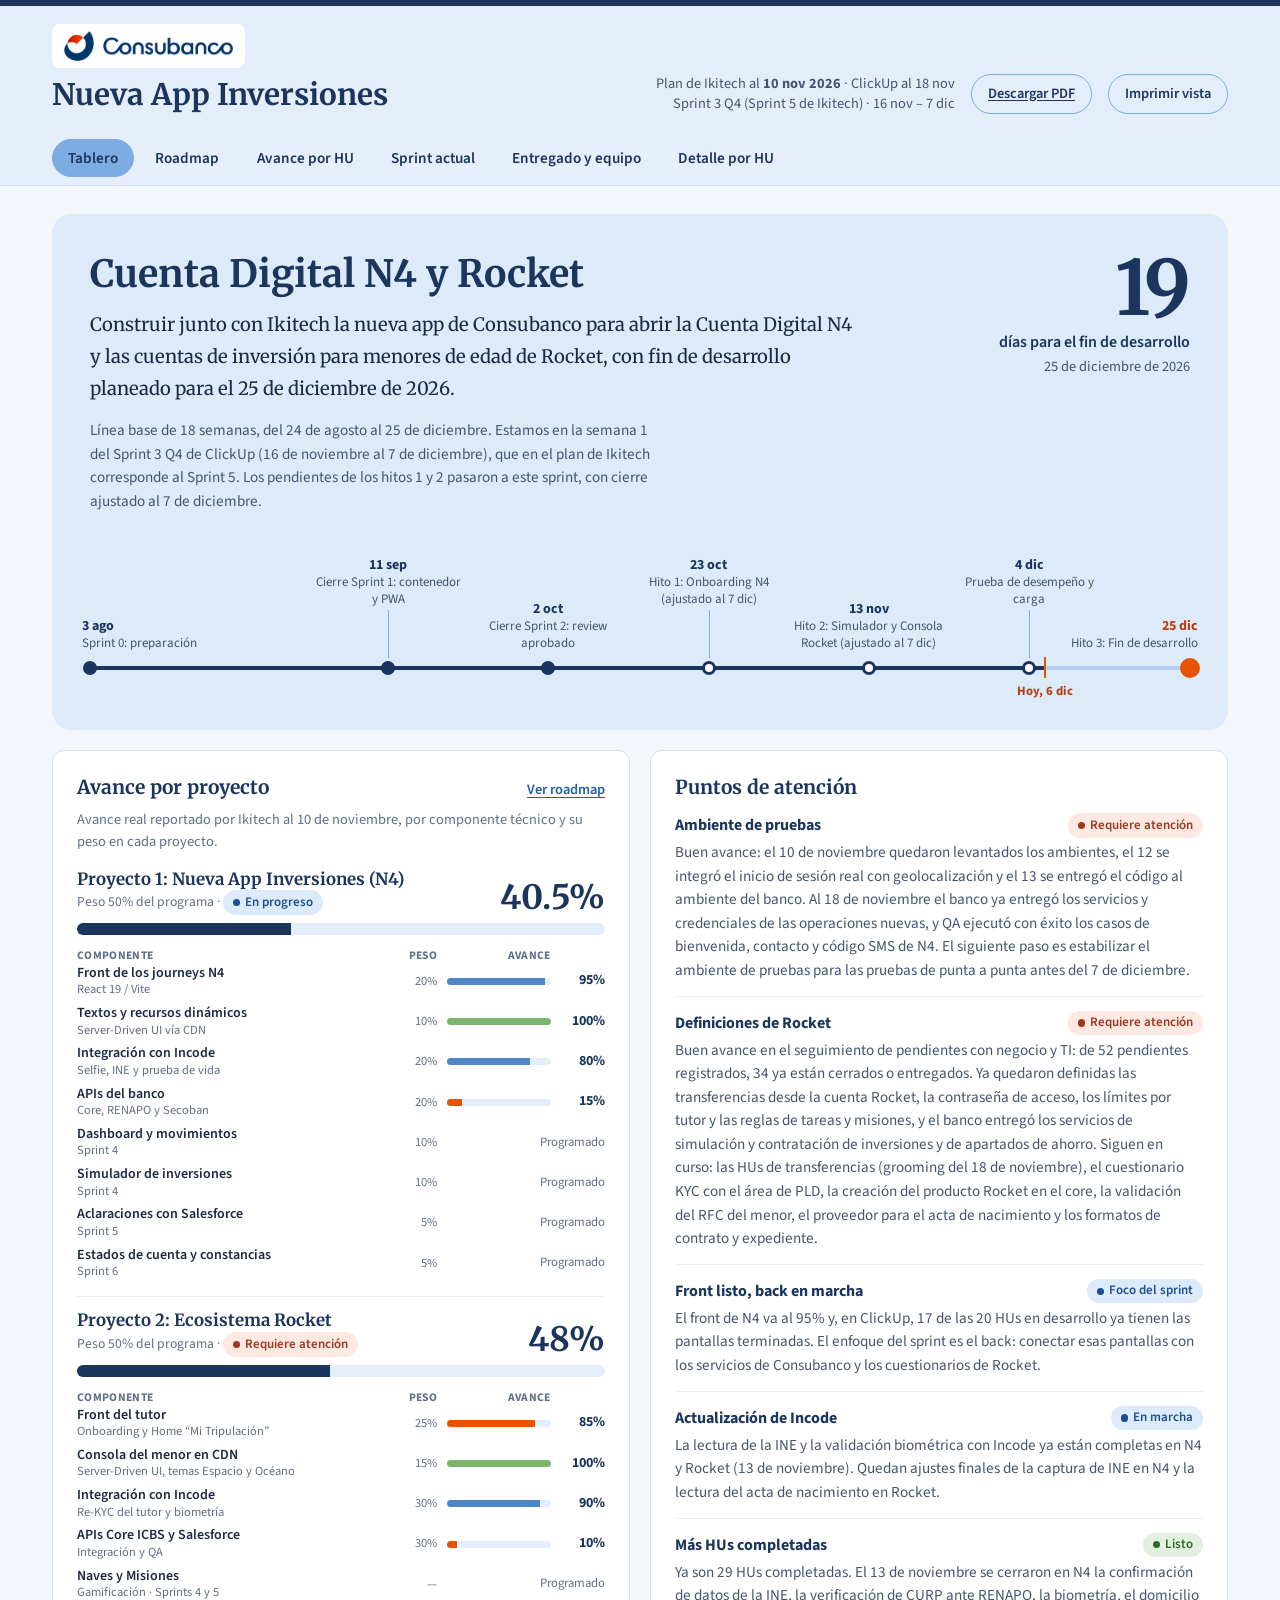
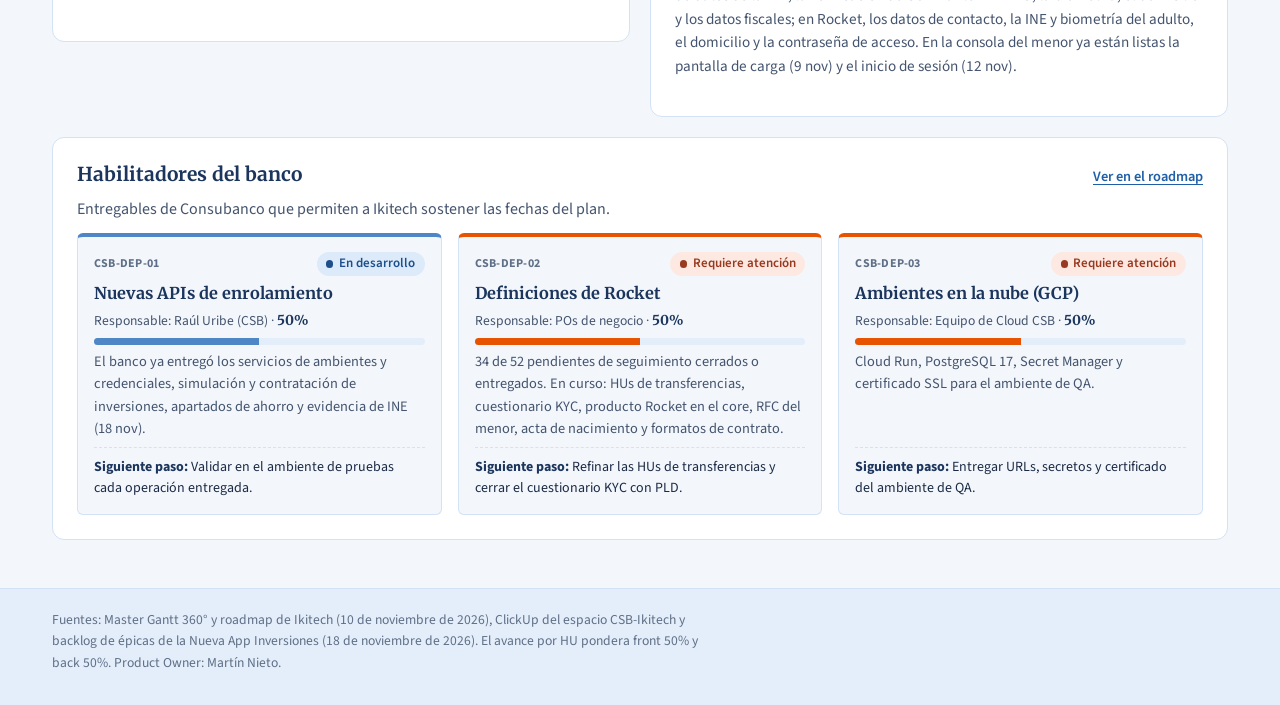
==== commit cf52c9ab: "Actualización (corte 2026-11-18) con el seguimiento de pendientes como quinta fuente Co-Authored-By:" ====
--- a/index.html
+++ b/index.html
@@ -515,8 +515,8 @@
 
 <footer class="footer"><div class="wrap"><p id="foot"></p></div></footer>
 <script>
-const DATA = [{"epica": "Experiencia", "codigo": "EXP-001", "nombre": "Principios rectores de la experiencia", "etapa": "Completada", "devs": "", "nota": "Completada el 2 oct", "link": "https://app.clickup.com/t/86bayqzrc", "f": 1, "b": 1, "avance": 100, "fs": "Listo", "bs": "Listo"}, {"epica": "Experiencia", "codigo": "EXP-002", "nombre": "Principios UX de implementación", "etapa": "Completada", "devs": "", "nota": "Completada el 2 oct", "link": "https://app.clickup.com/t/86baypv9v", "f": 1, "b": 1, "avance": 100, "fs": "Listo", "bs": "Listo"}, {"epica": "Experiencia", "codigo": "EXP-003", "nombre": "Accesibilidad", "etapa": "Completada", "devs": "", "nota": "Completada el 2 oct", "link": "https://app.clickup.com/t/86bb45ad0", "f": 1, "b": 1, "avance": 100, "fs": "Listo", "bs": "Listo"}, {"epica": "Experiencia", "codigo": "EXP-004", "nombre": "Sistema de diseño y design tokens", "etapa": "Completada", "devs": "", "nota": "Base técnica de design tokens entregada", "link": "https://app.clickup.com/t/86bb23mkg", "f": 1, "b": 1, "avance": 100, "fs": "Listo", "bs": "Listo"}, {"epica": "Experiencia", "codigo": "EXP-005", "nombre": "Gestión de estados", "etapa": "Completada", "devs": "", "nota": "Completada el 2 oct", "link": "https://app.clickup.com/t/86baundf5", "f": 1, "b": 1, "avance": 100, "fs": "Listo", "bs": "Listo"}, {"epica": "Experiencia", "codigo": "EXP-006", "nombre": "Experiencia continua (nativo + PWA)", "etapa": "Completada", "devs": "", "nota": "Completada el 2 oct", "link": "https://app.clickup.com/t/86bay3ztd", "f": 1, "b": 1, "avance": 100, "fs": "Listo", "bs": "Listo"}, {"epica": "Experiencia", "codigo": "EXP-007", "nombre": "Arquitectura de información y navegación", "etapa": "Completada", "devs": "", "nota": "Completada el 2 oct", "link": "https://app.clickup.com/t/86bay40x0", "f": 1, "b": 1, "avance": 100, "fs": "Listo", "bs": "Listo"}, {"epica": "Onboarding", "codigo": "HU_AC_001", "nombre": "Acceso a la plataforma y permisos", "etapa": "Completada", "devs": "Dev05", "nota": "Entregada el 25 ago", "link": "https://app.clickup.com/t/86bayptbb", "f": 1, "b": 1, "avance": 100, "fs": "Listo", "bs": "Listo"}, {"epica": "Onboarding", "codigo": "HU_AC_002", "nombre": "Bienvenida a la aplicación (beneficios)", "etapa": "En progreso", "devs": "Dev05 · Dev03", "nota": "Front listo; integración de contenidos en curso", "link": "https://app.clickup.com/t/86bay44j7", "f": 1.0, "b": 0.5, "avance": 75, "fs": "Listo", "bs": "En curso"}, {"epica": "Onboarding", "codigo": "HU_AC_003", "nombre": "Inicio de sesión (acceso directo)", "etapa": "Completada", "devs": "Dev02 · Dev04", "nota": "Completada el 13 nov", "link": "https://app.clickup.com/t/86bay49y7", "f": 1, "b": 1, "avance": 100, "fs": "Listo", "bs": "Listo"}, {"epica": "Onboarding", "codigo": "HU_AC_004", "nombre": "Autenticación biométrica", "etapa": "Completada", "devs": "", "nota": "Completada el 13 nov", "link": "https://app.clickup.com/t/86bayptrb", "f": 1, "b": 1, "avance": 100, "fs": "Listo", "bs": "Listo"}, {"epica": "Onboarding", "codigo": "HU_AC_005", "nombre": "Gestión de sesión", "etapa": "Por refinar", "devs": "Dev02 · Dev04", "nota": "Se reprograma; el manejo de sesión segura ya está entregado", "link": "https://app.clickup.com/t/86baypu8e", "f": 0, "b": 0, "avance": 0, "fs": "", "bs": ""}, {"epica": "Onboarding", "codigo": "HU012", "nombre": "Acceso recurrente", "etapa": "En backlog", "devs": "", "nota": "", "link": "", "f": 0, "b": 0, "avance": 0, "fs": "", "bs": ""}, {"epica": "Onboarding", "codigo": "—", "nombre": "Manejo de acceso y excepciones", "etapa": "En backlog", "devs": "", "nota": "", "link": "", "f": 0, "b": 0, "avance": 0, "fs": "", "bs": ""}, {"epica": "Inicio de sesión", "codigo": "HU_AC_006", "nombre": "Pantalla de bienvenida y ruteo inicial", "etapa": "Refinada, por iniciar", "devs": "", "nota": "", "link": "https://app.clickup.com/t/86bc8xcyt", "f": 0, "b": 0, "avance": 0, "fs": "", "bs": ""}, {"epica": "Inicio de sesión", "codigo": "HU_AC_007", "nombre": "Login: teléfono, contraseña y dispositivo", "etapa": "Refinada, por iniciar", "devs": "", "nota": "", "link": "https://app.clickup.com/t/86bc9tfmr", "f": 0, "b": 0, "avance": 0, "fs": "", "bs": ""}, {"epica": "Inicio de sesión", "codigo": "HU_AC_008", "nombre": "Bloqueos en inicio de sesión (AD y CRM)", "etapa": "Refinada, por iniciar", "devs": "", "nota": "", "link": "https://app.clickup.com/t/86bc9tg4d", "f": 0, "b": 0, "avance": 0, "fs": "", "bs": ""}, {"epica": "Inicio de sesión", "codigo": "HU_AC_009", "nombre": "Recuperar contraseña", "etapa": "Refinada, por iniciar", "devs": "", "nota": "", "link": "https://app.clickup.com/t/86bc9tgxg", "f": 0, "b": 0, "avance": 0, "fs": "", "bs": ""}, {"epica": "Inicio de sesión", "codigo": "HU_AC_010", "nombre": "Migración de cliente existente vía CURP", "etapa": "Refinada, por iniciar", "devs": "", "nota": "", "link": "https://app.clickup.com/t/86bc9th02", "f": 0, "b": 0, "avance": 0, "fs": "", "bs": ""}, {"epica": "Inicio de sesión", "codigo": "HU_AC_011", "nombre": "Registro nuevo — verificación de productos", "etapa": "Refinada, por iniciar", "devs": "", "nota": "", "link": "https://app.clickup.com/t/86bc9th34", "f": 0, "b": 0, "avance": 0, "fs": "", "bs": ""}, {"epica": "Inicio de sesión", "codigo": "HU_AC_012", "nombre": "Enrolamiento cliente con productos", "etapa": "Refinada, por iniciar", "devs": "", "nota": "", "link": "https://app.clickup.com/t/86bc9th4w", "f": 0, "b": 0, "avance": 0, "fs": "", "bs": ""}, {"epica": "Cuenta Digital N4", "codigo": "HU_N4_001", "nombre": "Bienvenida y beneficios apertura", "etapa": "En progreso", "devs": "Dev05 · Dev03", "nota": "Front y contenidos listos; integración en curso", "link": "https://app.clickup.com/t/86bb15m4d", "f": 0.0, "b": 1.0, "avance": 50, "fs": "En curso", "bs": "Listo"}, {"epica": "Cuenta Digital N4", "codigo": "HU_N4_002", "nombre": "Captura de datos de contacto", "etapa": "Completada", "devs": "Dev02 · Dev03 · Dev04", "nota": "Completada el 3 nov", "link": "https://app.clickup.com/t/86bb1mz2e", "f": 1, "b": 1, "avance": 100, "fs": "Listo", "bs": "Listo"}, {"epica": "Cuenta Digital N4", "codigo": "HU_N4_003", "nombre": "Verificación del teléfono con código SMS", "etapa": "Completada", "devs": "Dev02 · Dev03 · Dev04", "nota": "Envío y validación del código SMS completados", "link": "https://app.clickup.com/t/86bb1jpc0", "f": 1, "b": 1, "avance": 100, "fs": "Listo", "bs": "Listo"}, {"epica": "Cuenta Digital N4", "codigo": "HU_N4_004", "nombre": "Captura y validación de INE", "etapa": "En progreso", "devs": "Dev04", "nota": "Conexión con Incode y lectura automática de la INE entregadas (1 oct)", "link": "https://app.clickup.com/t/86bb23j6d", "f": 0, "b": 0.7, "avance": 35, "fs": "Pendiente", "bs": "En curso"}, {"epica": "Cuenta Digital N4", "codigo": "HU_N4_005", "nombre": "Confirmación de datos del INE", "etapa": "Completada", "devs": "Dev02", "nota": "Completada el 13 nov", "link": "https://app.clickup.com/t/86bb59vay", "f": 1, "b": 1, "avance": 100, "fs": "Listo", "bs": "Listo"}, {"epica": "Cuenta Digital N4", "codigo": "HU_N4_006", "nombre": "Verificación de CURP ante RENAPO", "etapa": "Completada", "devs": "", "nota": "Completada el 13 nov", "link": "https://app.clickup.com/t/86bbe9muh", "f": 1, "b": 1, "avance": 100, "fs": "Listo", "bs": "Listo"}, {"epica": "Cuenta Digital N4", "codigo": "HU_N4_007", "nombre": "Validación biométrica (selfie y prueba de vida)", "etapa": "Completada", "devs": "", "nota": "Completada el 13 nov", "link": "https://app.clickup.com/t/86bbg7mhe", "f": 1, "b": 1, "avance": 100, "fs": "Listo", "bs": "Listo"}, {"epica": "Cuenta Digital N4", "codigo": "HU_N4_008", "nombre": "Confirmación y actualización de domicilio", "etapa": "Completada", "devs": "Dev02", "nota": "Completada el 13 nov", "link": "https://app.clickup.com/t/86bbh1591", "f": 1, "b": 1, "avance": 100, "fs": "Listo", "bs": "Listo"}, {"epica": "Cuenta Digital N4", "codigo": "HU_N4_009", "nombre": "Información fiscal y listas negras", "etapa": "Completada", "devs": "", "nota": "Pantalla fiscal ya construida", "link": "https://app.clickup.com/t/86bbh79xc", "f": 1, "b": 1, "avance": 100, "fs": "Listo", "bs": "Listo"}, {"epica": "Cuenta Digital N4", "codigo": "HU_N4_010", "nombre": "Información laboral", "etapa": "En backlog", "devs": "", "nota": "", "link": "", "f": 0, "b": 0, "avance": 0, "fs": "", "bs": ""}, {"epica": "Cuenta Digital N4", "codigo": "HU0018", "nombre": "Información financiera y uso de la cuenta", "etapa": "En backlog", "devs": "", "nota": "Pantalla de cuestionario ya construida", "link": "", "f": 0, "b": 0, "avance": 0, "fs": "", "bs": ""}, {"epica": "Cuenta Digital N4", "codigo": "HU_N4_10", "nombre": "Cuestionario de vulnerabilidad", "etapa": "En progreso", "devs": "Dev04", "nota": "", "link": "https://app.clickup.com/t/86bc0c0mq", "f": 1.0, "b": 1.0, "avance": 100, "fs": "Listo", "bs": "Listo"}, {"epica": "Cuenta Digital N4", "codigo": "HU0020", "nombre": "Documentos de contratación y correo", "etapa": "En progreso", "devs": "Dev02 · Dev05", "nota": "Flujo cliente nuevo: documentos y firma", "link": "https://app.clickup.com/t/86bc0n8fm", "f": 1.0, "b": 0.0, "avance": 50, "fs": "Listo", "bs": "En curso"}, {"epica": "Cuenta Digital N4", "codigo": "HU0021", "nombre": "Elegibilidad regulatoria y unicidad de cuenta", "etapa": "En backlog", "devs": "", "nota": "", "link": "", "f": 0, "b": 0, "avance": 0, "fs": "", "bs": ""}, {"epica": "Cuenta Digital N4", "codigo": "HU0022", "nombre": "Firma del contrato de apertura", "etapa": "En backlog", "devs": "", "nota": "Componente de firma ya adaptado a N4", "link": "", "f": 0, "b": 0, "avance": 0, "fs": "", "bs": ""}, {"epica": "Cuenta Digital N4", "codigo": "HU0023", "nombre": "Creación de contraseña y confirmación", "etapa": "En backlog", "devs": "", "nota": "Pantallas ya construidas", "link": "", "f": 0, "b": 0, "avance": 0, "fs": "", "bs": ""}, {"epica": "Rocket", "codigo": "HU0024", "nombre": "Landing: información general y requisitos", "etapa": "En progreso", "devs": "Dev02 · Dev03", "nota": "", "link": "https://app.clickup.com/t/86bb4xaem", "f": 1.0, "b": 1.0, "avance": 100, "fs": "Listo", "bs": "Listo"}, {"epica": "Rocket", "codigo": "HU0025", "nombre": "Datos de contacto / identificación cliente", "etapa": "Completada", "devs": "Dev05", "nota": "Completada el 13 nov", "link": "https://app.clickup.com/t/86bb4w2vg", "f": 1, "b": 1, "avance": 100, "fs": "Listo", "bs": "Listo"}, {"epica": "Rocket", "codigo": "HU0026", "nombre": "Código de confirmación", "etapa": "En progreso", "devs": "Dev04", "nota": "Front terminado (3 nov)", "link": "https://app.clickup.com/t/86bb4xkn2", "f": 1.0, "b": 0, "avance": 50, "fs": "Listo", "bs": "Pendiente"}, {"epica": "Rocket", "codigo": "HU0027", "nombre": "Instrucciones INE anverso/reverso", "etapa": "Completada", "devs": "Dev02 · Dev04", "nota": "Completada el 13 nov", "link": "https://app.clickup.com/t/86bb4zbt5", "f": 1, "b": 1, "avance": 100, "fs": "Listo", "bs": "Listo"}, {"epica": "Rocket", "codigo": "HU0028", "nombre": "Validación identidad adulto", "etapa": "Completada", "devs": "", "nota": "Arrancó con el back de biometría", "link": "https://app.clickup.com/t/86bb4zhrk", "f": 1, "b": 1, "avance": 100, "fs": "Listo", "bs": "Listo"}, {"epica": "Rocket", "codigo": "HU0029", "nombre": "Confirmación datos adulto (extracción INE)", "etapa": "Completada", "devs": "Dev02 · Dev04 · Dev05", "nota": "Completada el 13 nov", "link": "https://app.clickup.com/t/86bb51ncv", "f": 1, "b": 1, "avance": 100, "fs": "Listo", "bs": "Listo"}, {"epica": "Rocket", "codigo": "HU0030", "nombre": "Confirmación y actualización de domicilio", "etapa": "Completada", "devs": "Dev02", "nota": "Completada el 13 nov", "link": "https://app.clickup.com/t/86bbw2ggk", "f": 1, "b": 1, "avance": 100, "fs": "Listo", "bs": "Listo"}, {"epica": "Rocket", "codigo": "HU0031", "nombre": "Ocupación laboral", "etapa": "En progreso", "devs": "Dev05", "nota": "", "link": "https://app.clickup.com/t/86bbw37a3", "f": 1.0, "b": 0.0, "avance": 50, "fs": "Listo", "bs": "Pendiente"}, {"epica": "Rocket", "codigo": "HU0032", "nombre": "Origen de recursos", "etapa": "En progreso", "devs": "Dev05", "nota": "", "link": "https://app.clickup.com/t/86bbw3b6n", "f": 1.0, "b": 0.0, "avance": 50, "fs": "Listo", "bs": "Pendiente"}, {"epica": "Rocket", "codigo": "HU0033", "nombre": "Uso de la cuenta", "etapa": "En progreso", "devs": "Dev05", "nota": "", "link": "https://app.clickup.com/t/86bbw3dex", "f": 1.0, "b": 0.0, "avance": 50, "fs": "Listo", "bs": "Pendiente"}, {"epica": "Rocket", "codigo": "HU0034", "nombre": "Uso de los recursos", "etapa": "En progreso", "devs": "Dev05", "nota": "", "link": "https://app.clickup.com/t/86bbw3f73", "f": 1.0, "b": 0.0, "avance": 50, "fs": "Listo", "bs": "Pendiente"}, {"epica": "Rocket", "codigo": "HU0035", "nombre": "Cargo en el gobierno (PEP)", "etapa": "En progreso", "devs": "Dev05", "nota": "", "link": "https://app.clickup.com/t/86bbw3jh6", "f": 1.0, "b": 0.0, "avance": 50, "fs": "Listo", "bs": "Pendiente"}, {"epica": "Rocket", "codigo": "HU0036", "nombre": "Saldo promedio de depósito", "etapa": "En progreso", "devs": "Dev05", "nota": "", "link": "https://app.clickup.com/t/86bbw3kp0", "f": 1.0, "b": 0.0, "avance": 50, "fs": "Listo", "bs": "Pendiente"}, {"epica": "Rocket", "codigo": "HU0037", "nombre": "Cuestionario de vulnerabilidad", "etapa": "En progreso", "devs": "Dev05", "nota": "", "link": "https://app.clickup.com/t/86bbw3mp1", "f": 1.0, "b": 1.0, "avance": 100, "fs": "Listo", "bs": "Listo"}, {"epica": "Rocket", "codigo": "HU0038", "nombre": "Acta de nacimiento del menor", "etapa": "En progreso", "devs": "Dev05", "nota": "Front terminado el 14 oct", "link": "https://app.clickup.com/t/86bbw3yba", "f": 1.0, "b": 0.0, "avance": 50, "fs": "Listo", "bs": "En curso"}, {"epica": "Rocket", "codigo": "HU0039", "nombre": "Si es cliente: documentación y código SMS", "etapa": "Refinada, por iniciar", "devs": "Dev02", "nota": "", "link": "https://app.clickup.com/t/86bbw411m", "f": 0, "b": 0, "avance": 0, "fs": "", "bs": ""}, {"epica": "Rocket", "codigo": "HU0040", "nombre": "No es cliente: documentación y firma", "etapa": "En progreso", "devs": "Dev05", "nota": "", "link": "https://app.clickup.com/t/86bbw43z4", "f": 1.0, "b": 0.0, "avance": 50, "fs": "Listo", "bs": "Pendiente"}, {"epica": "Rocket", "codigo": "HU0041", "nombre": "Generación de firma", "etapa": "En progreso", "devs": "", "nota": "Nueva HU, refinada", "link": "https://app.clickup.com/t/86bcd4he8", "f": 0, "b": 0.67, "avance": 33, "fs": "Pendiente", "bs": "En curso"}, {"epica": "Rocket", "codigo": "HU0042", "nombre": "Generación de contraseña", "etapa": "Completada", "devs": "", "nota": "Completada el 13 nov", "link": "https://app.clickup.com/t/86bcd59hj", "f": 1, "b": 1, "avance": 100, "fs": "Listo", "bs": "Listo"}, {"epica": "Rocket", "codigo": "—", "nombre": "Mapeo de expediente y envío a backoffice", "etapa": "En backlog", "devs": "", "nota": "", "link": "", "f": 0, "b": 0, "avance": 0, "fs": "", "bs": ""}, {"epica": "Manejo cuenta Rocket", "codigo": "HU0043", "nombre": "Home de la cuenta Rocket", "etapa": "Completada", "devs": "Dev02 · Dev05", "nota": "Completada el 26 oct", "link": "https://app.clickup.com/t/86bcd5n33", "f": 1, "b": 1, "avance": 100, "fs": "Listo", "bs": "Listo"}, {"epica": "Manejo cuenta Rocket", "codigo": "HU0044", "nombre": "Generación de accesos a la consola desde la app", "etapa": "Completada", "devs": "Dev02 · Dev05", "nota": "Completada el 26 oct", "link": "https://app.clickup.com/t/86bcd61mk", "f": 1, "b": 1, "avance": 100, "fs": "Listo", "bs": "Listo"}, {"epica": "Manejo cuenta Rocket", "codigo": "HU0045", "nombre": "Consulta de “Mi Tripulación” y administración de accesos", "etapa": "Completada", "devs": "Dev02 · Dev05", "nota": "Completada el 26 oct", "link": "https://app.clickup.com/t/86bcd6a1w", "f": 1, "b": 1, "avance": 100, "fs": "Listo", "bs": "Listo"}, {"epica": "Manejo cuenta Rocket", "codigo": "—", "nombre": "Fondeo a la cuenta", "etapa": "En backlog", "devs": "", "nota": "", "link": "", "f": 0, "b": 0, "avance": 0, "fs": "", "bs": ""}, {"epica": "Manejo cuenta Rocket", "codigo": "—", "nombre": "Inversiones", "etapa": "En backlog", "devs": "", "nota": "", "link": "", "f": 0, "b": 0, "avance": 0, "fs": "", "bs": ""}, {"epica": "Manejo cuenta Rocket", "codigo": "—", "nombre": "Visualización estado de cuenta", "etapa": "En backlog", "devs": "", "nota": "", "link": "", "f": 0, "b": 0, "avance": 0, "fs": "", "bs": ""}, {"epica": "Consola Rocket", "codigo": "HU0046", "nombre": "Activación de cuenta del menor con enlace de acceso", "etapa": "En progreso", "devs": "", "nota": "Arrancó en el Sprint 4", "link": "https://app.clickup.com/t/86bcd6hj1", "f": 1.0, "b": 0, "avance": 50, "fs": "Listo", "bs": "Pendiente"}, {"epica": "Consola Rocket", "codigo": "HU0047", "nombre": "Activación de cuenta del menor con código de acceso", "etapa": "En progreso", "devs": "", "nota": "Arrancó en el Sprint 4", "link": "https://app.clickup.com/t/86bcd6wdg", "f": 1.0, "b": 0, "avance": 50, "fs": "Listo", "bs": "Pendiente"}, {"epica": "Consola Rocket", "codigo": "HU0048", "nombre": "Inicio de sesión en la consola", "etapa": "Completada", "devs": "", "nota": "Completada el 12 nov", "link": "https://app.clickup.com/t/86bcd72d7", "f": 1, "b": 1, "avance": 100, "fs": "Listo", "bs": "Listo"}, {"epica": "Consola Rocket", "codigo": "HU0049", "nombre": "Recuperación de contraseña en la consola", "etapa": "Refinada, por iniciar", "devs": "", "nota": "Nueva HU en ClickUp", "link": "https://app.clickup.com/t/86bcd79d7", "f": 0, "b": 0, "avance": 0, "fs": "", "bs": ""}, {"epica": "Consola Rocket", "codigo": "—", "nombre": "Consola Rocket: reglas generales", "etapa": "En backlog", "devs": "", "nota": "", "link": "", "f": 0, "b": 0, "avance": 0, "fs": "", "bs": ""}, {"epica": "Cimentación técnica", "codigo": "HU-T01", "nombre": "Contratos API-First y mocks (BFF)", "etapa": "Por refinar", "devs": "", "nota": "", "link": "https://app.clickup.com/t/86bba71zf", "f": 0, "b": 0, "avance": 0, "fs": "", "bs": ""}, {"epica": "Cimentación técnica", "codigo": "HU-T02", "nombre": "Scaffolding, CI/CD y calidad de código", "etapa": "Completada", "devs": "", "nota": "", "link": "https://app.clickup.com/t/86bba75j1", "f": 1, "b": 1, "avance": 100, "fs": "Listo", "bs": "Listo"}, {"epica": "Cimentación técnica", "codigo": "HU-T03", "nombre": "PoC capa anticorrupción (SOAP→JSON)", "etapa": "Por refinar", "devs": "", "nota": "", "link": "https://app.clickup.com/t/86bba79cg", "f": 0, "b": 0, "avance": 0, "fs": "", "bs": ""}, {"epica": "Cimentación técnica", "codigo": "HU-T04", "nombre": "Scaffolding app móvil y performance", "etapa": "Por refinar", "devs": "", "nota": "", "link": "https://app.clickup.com/t/86bba7aum", "f": 0, "b": 0, "avance": 0, "fs": "", "bs": ""}, {"epica": "Cimentación técnica", "codigo": "HU-T05", "nombre": "Seguridad base (IdP / API Gateway)", "etapa": "Por refinar", "devs": "", "nota": "", "link": "https://app.clickup.com/t/86bba7ce8", "f": 0, "b": 0, "avance": 0, "fs": "", "bs": ""}, {"epica": "Manejo cuenta Rocket", "codigo": "—", "nombre": "Apartados de ahorro: edición", "etapa": "Por refinar", "devs": "", "nota": "Nueva HU en ClickUp", "link": "https://app.clickup.com/t/86bcuhrcm", "f": 0, "b": 0, "avance": 0, "fs": "", "bs": ""}, {"epica": "Manejo cuenta Rocket", "codigo": "—", "nombre": "Naves de ahorro: detalle", "etapa": "Por refinar", "devs": "", "nota": "Nueva HU en ClickUp", "link": "https://app.clickup.com/t/86bcuh8dh", "f": 0, "b": 0, "avance": 0, "fs": "", "bs": ""}, {"epica": "Manejo cuenta Rocket", "codigo": "—", "nombre": "Apartados de ahorro: vista general", "etapa": "Por refinar", "devs": "", "nota": "Nueva HU en ClickUp", "link": "https://app.clickup.com/t/86bcuh6cw", "f": 0, "b": 0, "avance": 0, "fs": "", "bs": ""}, {"epica": "Manejo cuenta Rocket", "codigo": "—", "nombre": "Aviso al adulto por nave creada desde la consola", "etapa": "Por refinar", "devs": "", "nota": "Nueva HU en ClickUp", "link": "https://app.clickup.com/t/86bcuh2wu", "f": 0, "b": 0, "avance": 0, "fs": "", "bs": ""}, {"epica": "Manejo cuenta Rocket", "codigo": "—", "nombre": "Aviso de apartado creado desde la consola", "etapa": "Por refinar", "devs": "", "nota": "Nueva HU en ClickUp", "link": "https://app.clickup.com/t/86bcugrwm", "f": 0, "b": 0, "avance": 0, "fs": "", "bs": ""}, {"epica": "Manejo cuenta Rocket", "codigo": "—", "nombre": "Apartados de ahorro: creación", "etapa": "Por refinar", "devs": "", "nota": "Nueva HU en ClickUp", "link": "https://app.clickup.com/t/86bcugdhz", "f": 0, "b": 0, "avance": 0, "fs": "", "bs": ""}, {"epica": "Manejo cuenta Rocket", "codigo": "—", "nombre": "Apartados de ahorro: introducción", "etapa": "Por refinar", "devs": "", "nota": "Nueva HU en ClickUp", "link": "https://app.clickup.com/t/86bcug8v5", "f": 0, "b": 0, "avance": 0, "fs": "", "bs": ""}, {"epica": "Consola Rocket", "codigo": "HU0091-1", "nombre": "Mensajes de la pantalla de carga", "etapa": "Por refinar", "devs": "", "nota": "Nueva HU en ClickUp", "link": "https://app.clickup.com/t/86bcna7b3", "f": 0, "b": 0, "avance": 0, "fs": "", "bs": ""}, {"epica": "Manejo cuenta Rocket", "codigo": "HU0054", "nombre": "Consulta y actualización del perfil", "etapa": "Por refinar", "devs": "", "nota": "Nueva HU en ClickUp", "link": "https://app.clickup.com/t/86bcn4364", "f": 0, "b": 0, "avance": 0, "fs": "", "bs": ""}, {"epica": "Manejo cuenta Rocket", "codigo": "HU0053", "nombre": "Consulta y filtrado de movimientos", "etapa": "Por refinar", "devs": "", "nota": "Nueva HU en ClickUp", "link": "https://app.clickup.com/t/86bcn42ke", "f": 0, "b": 0, "avance": 0, "fs": "", "bs": ""}, {"epica": "Manejo cuenta Rocket", "codigo": "HU0052", "nombre": "Detalle de la cuenta Rocket", "etapa": "Por refinar", "devs": "", "nota": "Nueva HU en ClickUp", "link": "https://app.clickup.com/t/86bcn41rv", "f": 0, "b": 0, "avance": 0, "fs": "", "bs": ""}, {"epica": "Manejo cuenta Rocket", "codigo": "HU0051", "nombre": "Menú lateral de Rocket", "etapa": "Por refinar", "devs": "", "nota": "Nueva HU en ClickUp", "link": "https://app.clickup.com/t/86bcn41gg", "f": 0, "b": 0, "avance": 0, "fs": "", "bs": ""}, {"epica": "Consola Rocket", "codigo": "HU0112", "nombre": "Mapeo de errores", "etapa": "Por refinar", "devs": "", "nota": "Nueva HU en ClickUp", "link": "https://app.clickup.com/t/86bcn3uu0", "f": 0, "b": 0, "avance": 0, "fs": "", "bs": ""}, {"epica": "Consola Rocket", "codigo": "HU0111", "nombre": "Actualización de contraseña", "etapa": "Por refinar", "devs": "", "nota": "Nueva HU en ClickUp", "link": "https://app.clickup.com/t/86bcn3uhc", "f": 0, "b": 0, "avance": 0, "fs": "", "bs": ""}, {"epica": "Consola Rocket", "codigo": "HU0110", "nombre": "Perfil, configuración y cierre de sesión", "etapa": "Por refinar", "devs": "", "nota": "Nueva HU en ClickUp", "link": "https://app.clickup.com/t/86bcn3u6u", "f": 0, "b": 0, "avance": 0, "fs": "", "bs": ""}, {"epica": "Consola Rocket", "codigo": "HU0109", "nombre": "Notificaciones", "etapa": "Por refinar", "devs": "", "nota": "Nueva HU en ClickUp", "link": "https://app.clickup.com/t/86bcn361x", "f": 0, "b": 0, "avance": 0, "fs": "", "bs": ""}, {"epica": "Consola Rocket", "codigo": "HU0100", "nombre": "Eliminar misiones", "etapa": "Por refinar", "devs": "", "nota": "Nueva HU en ClickUp", "link": "https://app.clickup.com/t/86bcn35py", "f": 0, "b": 0, "avance": 0, "fs": "", "bs": ""}, {"epica": "Consola Rocket", "codigo": "HU0099", "nombre": "Editar misiones", "etapa": "Por refinar", "devs": "", "nota": "Nueva HU en ClickUp", "link": "https://app.clickup.com/t/86bcn35ct", "f": 0, "b": 0, "avance": 0, "fs": "", "bs": ""}, {"epica": "Consola Rocket", "codigo": "HU0098", "nombre": "Crear misiones", "etapa": "Por refinar", "devs": "", "nota": "Nueva HU en ClickUp", "link": "https://app.clickup.com/t/86bcn3516", "f": 0, "b": 0, "avance": 0, "fs": "", "bs": ""}, {"epica": "Consola Rocket", "codigo": "HU0105", "nombre": "Misiones", "etapa": "Por refinar", "devs": "", "nota": "Nueva HU en ClickUp", "link": "https://app.clickup.com/t/86bcn30mu", "f": 0, "b": 0, "avance": 0, "fs": "", "bs": ""}, {"epica": "Consola Rocket", "codigo": "HU0104", "nombre": "Eliminar nave de ahorro", "etapa": "Por refinar", "devs": "", "nota": "Nueva HU en ClickUp", "link": "https://app.clickup.com/t/86bcn3086", "f": 0, "b": 0, "avance": 0, "fs": "", "bs": ""}, {"epica": "Consola Rocket", "codigo": "HU0103", "nombre": "Editar nave de ahorro", "etapa": "Por refinar", "devs": "", "nota": "Nueva HU en ClickUp", "link": "https://app.clickup.com/t/86bcn2zzw", "f": 0, "b": 0, "avance": 0, "fs": "", "bs": ""}, {"epica": "Consola Rocket", "codigo": "HU0094", "nombre": "Crear nave de ahorro", "etapa": "Por refinar", "devs": "", "nota": "Nueva HU en ClickUp", "link": "https://app.clickup.com/t/86bcn2znr", "f": 0, "b": 0, "avance": 0, "fs": "", "bs": ""}, {"epica": "Consola Rocket", "codigo": "HU0101", "nombre": "Nave de ahorro", "etapa": "Por refinar", "devs": "", "nota": "Nueva HU en ClickUp", "link": "https://app.clickup.com/t/86bcn2zcn", "f": 0, "b": 0, "avance": 0, "fs": "", "bs": ""}, {"epica": "Consola Rocket", "codigo": "HU0103", "nombre": "Inversiones", "etapa": "Por refinar", "devs": "", "nota": "Nueva HU en ClickUp", "link": "https://app.clickup.com/t/86bcn2z3w", "f": 0, "b": 0, "avance": 0, "fs": "", "bs": ""}, {"epica": "Consola Rocket", "codigo": "HU0103", "nombre": "Diseño de la tarjeta", "etapa": "Por refinar", "devs": "", "nota": "Nueva HU en ClickUp", "link": "https://app.clickup.com/t/86bcn2yvn", "f": 0, "b": 0, "avance": 0, "fs": "", "bs": ""}, {"epica": "Consola Rocket", "codigo": "HU0102", "nombre": "Perfil, configuración y cierre de sesión", "etapa": "Por refinar", "devs": "", "nota": "Nueva HU en ClickUp", "link": "https://app.clickup.com/t/86bcn2yg4", "f": 0, "b": 0, "avance": 0, "fs": "", "bs": ""}, {"epica": "Consola Rocket", "codigo": "HU0101", "nombre": "Notificaciones", "etapa": "Por refinar", "devs": "", "nota": "Nueva HU en ClickUp", "link": "https://app.clickup.com/t/86bcn2y72", "f": 0, "b": 0, "avance": 0, "fs": "", "bs": ""}, {"epica": "Consola Rocket", "codigo": "HU0097", "nombre": "Misiones", "etapa": "Por refinar", "devs": "", "nota": "Nueva HU en ClickUp", "link": "https://app.clickup.com/t/86bcn2rqc", "f": 0, "b": 0, "avance": 0, "fs": "", "bs": ""}, {"epica": "Consola Rocket", "codigo": "HU0096", "nombre": "Eliminar nave de ahorro", "etapa": "Por refinar", "devs": "", "nota": "Nueva HU en ClickUp", "link": "https://app.clickup.com/t/86bcn2qz5", "f": 0, "b": 0, "avance": 0, "fs": "", "bs": ""}, {"epica": "Consola Rocket", "codigo": "HU0095", "nombre": "Editar nave de ahorro", "etapa": "Por refinar", "devs": "", "nota": "Nueva HU en ClickUp", "link": "https://app.clickup.com/t/86bcn2qn4", "f": 0, "b": 0, "avance": 0, "fs": "", "bs": ""}, {"epica": "Consola Rocket", "codigo": "HU0093", "nombre": "Naves de ahorro", "etapa": "Por refinar", "devs": "", "nota": "Nueva HU en ClickUp", "link": "https://app.clickup.com/t/86bcn2qcb", "f": 0, "b": 0, "avance": 0, "fs": "", "bs": ""}, {"epica": "Consola Rocket", "codigo": "HU0092", "nombre": "Home de la consola", "etapa": "En progreso", "devs": "", "nota": "En revisión", "link": "https://app.clickup.com/t/86bcn2q7x", "f": 1.0, "b": 0, "avance": 50, "fs": "Listo", "bs": "Pendiente"}, {"epica": "Consola Rocket", "codigo": "HU0091", "nombre": "Pantalla de carga de la consola", "etapa": "Completada", "devs": "", "nota": "Completada el 9 nov", "link": "https://app.clickup.com/t/86bcn2q1p", "f": 1, "b": 1, "avance": 100, "fs": "Listo", "bs": "Listo"}, {"epica": "Manejo cuenta Rocket", "codigo": "HU0050", "nombre": "Home para clientes sin tarjeta de débito", "etapa": "Por refinar", "devs": "", "nota": "Nueva HU en ClickUp", "link": "https://app.clickup.com/t/86bcmq7n2", "f": 0, "b": 0, "avance": 0, "fs": "", "bs": ""}, {"epica": "Manejo cuenta Rocket", "codigo": "—", "nombre": "Registro y envío de la geolocalización", "etapa": "Por refinar", "devs": "", "nota": "Nueva HU en ClickUp", "link": "https://app.clickup.com/t/86bd1jmr6", "f": 0, "b": 0, "avance": 0, "fs": "", "bs": ""}, {"epica": "Manejo cuenta Rocket", "codigo": "—", "nombre": "Regla de creación de cuentas", "etapa": "Por refinar", "devs": "", "nota": "Nueva HU en ClickUp", "link": "https://app.clickup.com/t/86bd1hp82", "f": 0, "b": 0, "avance": 0, "fs": "", "bs": ""}, {"epica": "Manejo cuenta Rocket", "codigo": "—", "nombre": "Tareas: detalle de tareas vencidas", "etapa": "Por refinar", "devs": "", "nota": "Nueva HU en ClickUp", "link": "https://app.clickup.com/t/86bd17mfz", "f": 0, "b": 0, "avance": 0, "fs": "", "bs": ""}, {"epica": "Manejo cuenta Rocket", "codigo": "—", "nombre": "Tareas: notificaciones", "etapa": "Por refinar", "devs": "", "nota": "Nueva HU en ClickUp", "link": "https://app.clickup.com/t/86bd141z9", "f": 0, "b": 0, "avance": 0, "fs": "", "bs": ""}, {"epica": "Manejo cuenta Rocket", "codigo": "—", "nombre": "Tareas: detalle de tareas completadas", "etapa": "Por refinar", "devs": "", "nota": "Nueva HU en ClickUp", "link": "https://app.clickup.com/t/86bd13kzb", "f": 0, "b": 0, "avance": 0, "fs": "", "bs": ""}, {"epica": "Manejo cuenta Rocket", "codigo": "—", "nombre": "Tareas: detalle de tareas por revisar", "etapa": "Por refinar", "devs": "", "nota": "Nueva HU en ClickUp", "link": "https://app.clickup.com/t/86bd135hu", "f": 0, "b": 0, "avance": 0, "fs": "", "bs": ""}, {"epica": "Manejo cuenta Rocket", "codigo": "—", "nombre": "Tareas: detalle de tareas asignadas", "etapa": "Por refinar", "devs": "", "nota": "Nueva HU en ClickUp", "link": "https://app.clickup.com/t/86bd12rzc", "f": 0, "b": 0, "avance": 0, "fs": "", "bs": ""}, {"epica": "Manejo cuenta Rocket", "codigo": "—", "nombre": "Tareas: listado", "etapa": "Por refinar", "devs": "", "nota": "Nueva HU en ClickUp", "link": "https://app.clickup.com/t/86bd10d4w", "f": 0, "b": 0, "avance": 0, "fs": "", "bs": ""}, {"epica": "Manejo cuenta Rocket", "codigo": "—", "nombre": "Tareas: creación", "etapa": "Por refinar", "devs": "", "nota": "Nueva HU en ClickUp", "link": "https://app.clickup.com/t/86bd0zwc4", "f": 0, "b": 0, "avance": 0, "fs": "", "bs": ""}, {"epica": "Manejo cuenta Rocket", "codigo": "—", "nombre": "Tareas: introducción y asignación", "etapa": "Por refinar", "devs": "", "nota": "Nueva HU en ClickUp", "link": "https://app.clickup.com/t/86bd0zeag", "f": 0, "b": 0, "avance": 0, "fs": "", "bs": ""}];
-const R = {"meta": {"corte_ikitech": "2026-11-10", "corte_clickup": "2026-11-17", "fin_desarrollo": "2026-12-25", "sprint": {"nombre": "Sprint 3 Q4", "clickup": "SP3-Q4", "ikitech": "Sprint 5", "inicio": "2026-11-16", "fin": "2026-12-07"}, "roadmap": {"inicio": "2026-08-03", "semanas": 21, "semana_actual": "W16 (16 al 20 de noviembre)"}, "hoja_epicas_id": "1ppmnxwuSuAYu_wVHufkso09R5B5U84FxH-aPxkdUc1Q", "registro_riesgos_id": "1dz-XO0HHDgLIEV8HsWyXQdxLIC30WpR0"}, "hero": {"titulo": "Cuenta Digital N4 y Rocket", "objetivo": "Construir junto con Ikitech la nueva app de Consubanco para abrir la Cuenta Digital N4 y las cuentas de inversión para menores de edad de Rocket, con fin de desarrollo planeado para el 25 de diciembre de 2026.", "contexto": "Línea base de 18 semanas, del 24 de agosto al 25 de diciembre. Estamos en la semana 1 del Sprint 3 Q4 de ClickUp (16 de noviembre al 7 de diciembre), que en el plan de Ikitech corresponde al Sprint 5. Los pendientes de los hitos 1 y 2 pasaron a este sprint, con cierre ajustado al 7 de diciembre."}, "rail": {"inicio": "2026-08-03", "fin": "2026-12-25", "hitos": [["2026-08-03", "3 ago", "Sprint 0: preparación", "done", "a start"], ["2026-09-11", "11 sep", "Cierre Sprint 1: contenedor y PWA", "done", "b"], ["2026-10-02", "2 oct", "Cierre Sprint 2: review aprobado", "done", "a"], ["2026-10-23", "23 oct", "Hito 1: Onboarding N4 (ajustado al 7 dic)", "next", "b"], ["2026-11-13", "13 nov", "Hito 2: Simulador y Consola Rocket (ajustado al 7 dic)", "next", "a"], ["2026-12-04", "4 dic", "Prueba de desempeño y carga", "next", "b"], ["2026-12-25", "25 dic", "Hito 3: Fin de desarrollo", "key", "a end"]]}, "alertas": [{"titulo": "Ambiente de pruebas", "estado": "dep", "etiqueta": "Requiere atención", "texto": "Buen avance: el 10 de noviembre quedaron levantados los ambientes, el 12 se integró el inicio de sesión real con geolocalización y el 13 se entregó el código al ambiente del banco. QA ya ejecutó con éxito los casos de bienvenida, contacto y código SMS de N4. El siguiente paso es contar con los servicios del banco estables en el ambiente de pruebas para las pruebas de punta a punta antes del 7 de diciembre."}, {"titulo": "Definiciones de Rocket", "estado": "dep", "etiqueta": "Requiere atención", "texto": "Ya están en ClickUp las HUs de apartados de ahorro, misiones, tareas, movimientos, perfil, notificaciones y la regla de creación de cuentas, y quedaron definidos los límites por tutor. El siguiente paso es refinarlas para el Sprint 3 Q4. Siguen por cerrar: cómo entra y sale el dinero de la cuenta del menor cuando el tutor no tiene N4, el RFC y régimen fiscal y las reglas del acta de nacimiento."}, {"titulo": "Front listo, back en marcha", "estado": "curso", "etiqueta": "Foco del sprint", "dinamico": "front"}, {"titulo": "Actualización de Incode", "estado": "curso", "etiqueta": "En marcha", "texto": "La lectura de la INE y la validación biométrica con Incode ya están completas en N4 y Rocket (13 de noviembre). Quedan ajustes finales de la captura de INE en N4 y la lectura del acta de nacimiento en Rocket."}, {"titulo": "Más HUs completadas", "estado": "hecho", "etiqueta": "Listo", "texto": "Ya son 29 HUs completadas. El 13 de noviembre se cerraron en N4 la confirmación de datos de la INE, la verificación de CURP ante RENAPO, la biometría, el domicilio y los datos fiscales; en Rocket, los datos de contacto, la INE y biometría del adulto, el domicilio y la contraseña de acceso. En la consola del menor ya están listas la pantalla de carga (9 nov) y el inicio de sesión (12 nov)."}], "proyectos": [["Proyecto 1: Nueva App Inversiones (N4)", "Peso 50% del programa", 40.5, "En progreso", [["Front de los journeys N4", "React 19 / Vite", 20, 95, "En progreso"], ["Textos y recursos dinámicos", "Server-Driven UI vía CDN", 10, 100, "Completado"], ["Integración con Incode", "Selfie, INE y prueba de vida", 20, 80, "En progreso"], ["APIs del banco", "Core, RENAPO y Secoban", 20, 15, "Con dependencia"], ["Dashboard y movimientos", "Sprint 4", 10, 0, "Proyectado"], ["Simulador de inversiones", "Sprint 4", 10, 0, "Proyectado"], ["Aclaraciones con Salesforce", "Sprint 5", 5, 0, "Proyectado"], ["Estados de cuenta y constancias", "Sprint 6", 5, 0, "Proyectado"]]], ["Proyecto 2: Ecosistema Rocket", "Peso 50% del programa", 48.0, "Con dependencia", [["Front del tutor", "Onboarding y Home “Mi Tripulación”", 25, 85, "Con dependencia"], ["Consola del menor en CDN", "Server-Driven UI, temas Espacio y Océano", 15, 100, "Completado"], ["Integración con Incode", "Re-KYC del tutor y biometría", 30, 90, "En progreso"], ["APIs Core ICBS y Salesforce", "Integración y QA", 30, 10, "Con dependencia"], ["Naves y Misiones", "Gamificación · Sprints 4 y 5", 0, 0, "Proyectado"]]]], "deps": [["CSB-DEP-01", "Nuevas APIs de enrolamiento", "Raúl Uribe (CSB)", 50, "En desarrollo", "curso", "#4F86C6", "Servicios para la apertura y el enrolamiento desde cero. Ya se entregaron las credenciales del ambiente de desarrollo y se preparó la entrega del código para el ambiente del banco (20 oct).", "Publicar las APIs en el ambiente de QA."], ["CSB-DEP-02", "Definiciones de Rocket", "POs de negocio", 50, "Requiere atención", "dep", "#E75301", "Ya se capturaron en ClickUp las HUs de naves, misiones, movimientos y perfil. Faltan las respuestas a las dudas del 30 de septiembre, 7 y 13 de octubre.", "Refinar con Ikitech las HUs nuevas de Rocket."], ["CSB-DEP-03", "Ambientes en la nube (GCP)", "Equipo de Cloud CSB", 50, "Requiere atención", "dep", "#E75301", "Cloud Run, PostgreSQL 17, Secret Manager y certificado SSL para el ambiente de QA.", "Entregar URLs, secretos y certificado del ambiente de QA."]], "gantt_master": [["Proyecto 1: Nueva App Inversiones (N4)", "#4F86C6", "Peso 50% · avance 40.5%", [["Front de los journeys N4", "IkiTech Front", 20, 95, "En progreso", [["prep", 0, 2], ["done", 3, 9], ["cur", 10, 10]]], ["Textos y recursos dinámicos", "IkiTech BFF", 10, 100, "Completado", [["prep", 0, 2], ["done", 3, 7]]], ["Integración con Incode", "IkiTech / Incode", 20, 80, "En progreso", [["done", 4, 9], ["cur", 10, 10]]], ["APIs del banco (Core, RENAPO, Secoban)", "IkiTech / CSB", 20, 15, "Requiere ambiente QA", [["done", 6, 7], ["dep", 8, 10], ["risk", 11, 11]]], ["Hito 1: Onboarding N4 de punta a punta", "IkiTech / CSB QA", 0, 0, "Proyectado · Sprint 3", [["ms", 10, 11]], "ms"], ["Dashboard y movimientos", "IkiTech Front / BFF", 10, 0, "Proyectado · Sprint 4", [["proj", 12, 14]]], ["Simulador de inversiones", "IkiTech / Core", 10, 0, "Proyectado · Sprint 4", [["proj", 12, 14]]], ["Aclaraciones con Salesforce CRM", "IkiTech / SF CRM", 5, 0, "Proyectado · Sprint 5", [["proj", 15, 17]]], ["Estados de cuenta y constancias", "IkiTech BFF / Core", 5, 0, "Proyectado · Sprint 6", [["proj", 18, 20]]], ["Hito 3: Fin de desarrollo", "IkiTech / CSB", 0, 0, "Lista para UAT y Friends & Family", [["ms", 20, 20]], "key"]]], ["Proyecto 2: Ecosistema Rocket", "#E75301", "Peso 50% · avance 48%", [["Front del tutor (onboarding y Home)", "IkiTech Front", 25, 85, "Requiere definiciones", [["prep", 0, 2], ["done", 3, 7], ["dep", 8, 10], ["risk", 11, 11]]], ["Consola del menor en CDN", "IkiTech BFF", 15, 100, "Completado", [["prep", 0, 2], ["done", 3, 7]]], ["Integración con Incode (Re-KYC tutor)", "IkiTech / Incode", 30, 90, "En progreso", [["done", 4, 9], ["cur", 10, 10]]], ["APIs Core ICBS y Salesforce", "IkiTech / PO", 30, 10, "Requiere definiciones", [["done", 6, 7], ["dep", 8, 10], ["risk", 11, 11]]], ["Naves y Misiones (gamificación)", "IkiTech / CSB", 0, 0, "Proyectado · Sprints 4 y 5", [["proj", 12, 15]]], ["Consola Rocket lista para UAT", "IkiTech / CSB", 0, 0, "Hito", [["ms", 15, 15]], "ms"]]], ["Habilitadores del banco", "#1B355D", "Entregables de Consubanco", [["CSB-DEP-01: Nuevas APIs de enrolamiento", "Raúl Uribe (CSB)", 0, 50, "En desarrollo", [["done", 6, 9], ["cur", 10, 10]]], ["CSB-DEP-02: Definiciones de Rocket", "POs de negocio", 0, 50, "Requiere atención", [["ok", 7, 8], ["dep", 9, 10]]], ["CSB-DEP-03: Ambientes en GCP", "Equipo de Cloud CSB", 0, 50, "Requiere atención", [["done", 3, 8], ["dep", 9, 10]]]]]], "hitos_plan": [["11 sep 2026", "Cierre del Sprint 1", "Contenedor Flutter y PWA listos; inicio del mapeo de APIs", "2026-09-11"], ["2 oct 2026", "Cierre del Sprint 2", "Review aprobado al 100% con reconocimiento a la calidad visual", "2026-10-02"], ["23 oct 2026", "Hito 1: Onboarding N4", "Enrolamiento N4 de punta a punta. 7 de 11 HUs de N4 completadas; lo pendiente pasó al Sprint 3 Q4 con cierre ajustado al 7 de diciembre", "2026-10-23"], ["13 nov 2026", "Hito 2: Simulador y Consola Rocket", "Simulador de inversiones y consola web del menor. Pantalla de carga e inicio de sesión de la consola listos; lo pendiente pasó al Sprint 3 Q4 con cierre ajustado al 7 de diciembre", "2026-11-13"], ["4 dic 2026", "Prueba de desempeño", "500 solicitudes por segundo con respuesta p95 de 900 ms o menos (Sprint 5)", "2026-12-04"], ["25 dic 2026", "Hito 3: Fin de desarrollo", "App lista para UAT y Friends & Family (Sprint 6)", "2026-12-25", "key"]], "sprints": [["Sprint 0", "3 – 21 ago", "Pre-fase", ["Base de la app en Flutter y documento de arquitectura (SAD v3.0)", "Diseño UI/UX en Figma y maquetación de pantallas básicas"], ["Maquetación inicial del onboarding y landings con datos de prueba"], "Preparación (no suma al avance)", "hecho"], ["Sprint 1", "24 ago – 11 sep", "SP3-Q3", ["Migración a React 19 / Vite y contenedor Flutter", "Pruebas de concepto y pruebas con API Connect"], ["Onboarding de Rocket migrado a React 19", "Datos de prueba"], "Contenedor y PWA cerrados; inicio del mapeo de APIs", "hecho"], ["Sprint 2", "14 sep – 2 oct", "SP4-Q3", ["Enrolamiento desde cero (PWA al 85%)", "Integración con Incode (40%)", "Análisis de APIs con Raúl Uribe"], ["Onboarding de Rocket (70%)", "Biometría con Incode (30%)", "Mesa de trabajo de 5 vacíos"], "Review aprobado al 100%", "hecho"], ["Sprint 3", "5 – 23 oct", "SP1-Q4", ["Bienvenida y enrolamiento N4 de punta a punta", "Inicio de sesión con CURP y bloqueos (AD y CRM)", "Temporizador del código SMS (90 s), Incode 2.0 y ruta alterna Karalundi"], ["Varios menores por tutor: “Mi Tripulación”", "Regla SPEI en el Core ICBS y parentesco", "Consola web del menor en CDN"], "Hito 1: Onboarding N4; pases a QA con dependencia del ambiente en la nube", "hecho"], ["Sprint 4", "26 oct – 13 nov", "SP2-Q4", ["Simulador de inversiones interactivo con tasas del Core ICBS", "Dashboard con saldo que se puede ocultar"], ["Consola web del menor en la nube (React 19)", "Temas Espacio y Océano; Naves"], "Hito 2: Simulador y Consola Rocket; pendientes con carry over al 7 dic", "hecho"], ["Sprint 5", "16 nov – 4 dic", "SP3-Q4", ["Aclaraciones integradas con Salesforce CRM", "Pruebas de carga: 500 solicitudes por segundo (p95 ≤ 900 ms)"], ["Conexión con el Core ICBS para Misiones y Naves de ahorro con recompensas"], "Prueba de desempeño y carga en GCP", "curso"], ["Sprint 6", "7 – 25 dic", "SP4-Q4", ["Firma de contratos con Incode (NOM-151)", "Regresión automatizada sin errores"], ["Fin de desarrollo; lista para UAT y Friends & Family"], "Hito 3: Fin de desarrollo", "programada"]], "sprint_actual": {"titulo": "Sprint 3 Q4 · Sprint 5 de Ikitech", "descripcion": "Del 16 de noviembre al 7 de diciembre. El foco es cerrar los pendientes del onboarding N4, de la apertura Rocket y de la consola del menor que pasaron de los hitos 1 y 2, y avanzar el simulador de inversiones y las pruebas de desempeño.", "alcance_n4": ["Cerrar bienvenida, captura de INE, cuestionario de vulnerabilidad y documentos con firma", "Simulador de inversiones con tasas del Core ICBS", "Aclaraciones integradas con Salesforce CRM", "Pruebas de carga: 500 solicitudes por segundo"], "alcance_rocket": ["Servicios de los cuestionarios PLD, acta de nacimiento y firma de la apertura", "Consola del menor: Home y activación con enlace o código", "Apartados de ahorro, misiones y tareas (en definición)", "Conexión con el Core ICBS para apartados y misiones"], "semanas": [["2026-11-16", "Semana 1 · W16", "16 – 20 nov"], ["2026-11-23", "Semana 2 · W17", "23 – 27 nov"], ["2026-11-30", "Semana 3 · W18", "30 nov – 7 dic"]], "grupos": [["Cuenta Digital N4", "#4F86C6", "Cierre del onboarding", [["Bienvenida, INE y vulnerabilidad", "HU_N4_001, 004 y 010", "2026-11-16", "2026-12-07"], ["Documentos y firma", "HU0020", "2026-11-16", "2026-12-07"], ["Simulador de inversiones", "Fecha estimada", "2026-11-23", "2026-12-07"]]], ["Rocket", "#E75301", "Apertura del tutor", [["Servicios de cuestionarios PLD", "HU0031 a 0037", "2026-11-16", "2026-12-07"], ["Acta de nacimiento, firma y código", "HU0026, 0038, 0040 y 0041", "2026-11-16", "2026-12-07"]]], ["Consola Rocket", "#7DACE3", "Consola del menor", [["Home de la consola", "HU0092 en revisión", "2026-11-16", "2026-11-20"], ["Activación con enlace o código", "HU0046 y 0047", "2026-11-16", "2026-12-07"]]], ["Calidad", "#3F8A3A", "QA", [["Casos de prueba del Sprint 2 Q4", "Bienvenida, contacto y código SMS", "2026-11-16", "2026-11-20"], ["Pruebas de punta a punta", "Al estabilizarse el ambiente", "2026-11-23", "2026-12-07"]]], ["Habilitadores del banco", "#983920", "Consubanco", [["Ambiente de pruebas estable", "Servicios del banco disponibles", "2026-11-16", "2026-11-27"]]], ["Definición", "#1B355D", "PO y negocio", [["Refinar apartados, misiones y tareas", "HUs nuevas de Rocket", "2026-11-16", "2026-11-27"]]]], "cierre": ["2026-12-07", "Cierre del sprint", "Pendientes de los hitos 1 y 2 · 7 dic"], "hitos": [["13 nov 2026", "Cierre del Sprint 2 Q4", "N4: domicilio, INE, CURP, biometría y datos fiscales completados", "done"], ["16 nov 2026", "Arranque del Sprint 3 Q4", "Carry over de los hitos 1 y 2", "done"], ["4 dic 2026", "Prueba de desempeño y carga", "500 solicitudes por segundo", ""], ["7 dic 2026", "Cierre ajustado de los hitos 1 y 2", "Onboarding N4, apertura y consola Rocket", "key"]]}, "entregado": [["2026-10-14", "14 oct", "Rocket", "Front del acta de nacimiento del menor terminado (HU0038) y nueva versión del SDK de Incode"], ["2026-10-07", "2 – 7 oct", "N4", "HU_N4_003 completada: validación del código SMS; términos y condiciones y servicio de revisión del teléfono en listas de riesgo"], ["2026-10-07", "2 – 7 oct", "N4 y Rocket", "Pantallas de domicilio y datos de la INE; front de los cuestionarios de Rocket terminado"], ["2026-10-02", "2 oct", "Sprint", "Cierre del Sprint 2 con review aprobado al 100% y reconocimiento a la calidad visual de las pantallas (pixel-perfect)"], ["2026-10-02", "2 oct", "Experiencia", "Las 7 HUs de experiencia completadas: principios, accesibilidad, sistema de diseño, estados, nativo + PWA y navegación"], ["2026-10-01", "1 oct", "N4 servicios", "Conexión con Incode para validar identidad, retomar el flujo si se interrumpe, lectura automática de la INE y envío del código SMS"], ["2026-09-30", "28 – 30 sep", "Rocket", "Firma electrónica, acta de nacimiento del menor, ocupación, origen de recursos, PEP, saldo promedio y atención asistida"], ["2026-09-30", "28 – 30 sep", "App", "Pantalla de carga unificada, memoria de datos entre pantallas y navegación de regreso en N4"], ["2026-09-25", "Sep", "N4 y Rocket", "Textos y recursos visuales dinámicos al 100% (Server-Driven UI): se actualizan desde la nube sin publicar otra versión; temas Espacio y Océano de la consola del menor"], ["2026-09-23", "23 sep", "Calidad", "Primeros 5 casos de prueba ejecutados (bienvenida)"], ["2026-09-11", "11 sep", "Sprint", "Cierre del Sprint 1: contenedor Flutter y PWA listos; inicio del mapeo de APIs"], ["2026-09-11", "1 – 11 sep", "Arquitectura", "Base de la app en Flutter conectada con los flujos en React; pruebas de concepto de tecnología, concurrencia, Incode y sistema de diseño"], ["2026-09-11", "1 – 11 sep", "Servicios", "Manejo de sesión segura y servicios de contenidos administrables"], ["2026-09-11", "1 – 11 sep", "N4 y Rocket", "Pantallas de código SMS, contrato, correo, contraseña, confirmación, información fiscal, límite diario y cuestionario financiero"], ["2026-08-25", "25 ago", "Onboarding", "HU_AC_001 Acceso a la plataforma y permisos: primera HU completa"], ["2026-08-21", "20 – 21 ago", "Onboarding", "Splash, permisos nativos (notificaciones y ubicación), carrusel de beneficios y pantalla de acceso con las 3 opciones"], ["2026-08-21", "20 – 21 ago", "N4", "Bienvenida, requisitos, beneficios, términos y aviso de privacidad con consentimiento, fecha, hora y geolocalización; visor de PDF"], ["2026-08-21", "20 – 21 ago", "Base", "Componentes de formulario, alertas y estilos compartidos"], ["2026-11-03", "3 nov", "N4 servicios", "HU_N4_002 completada. N4 integrado con RENAPO (CURP), Core ICBS (sin cuentas duplicadas) y CRM (cliente y domicilio); geolocalización, consentimiento de INE y términos y condiciones"], ["2026-10-29", "29 oct", "N4 y Rocket", "Revisión del teléfono en listas de riesgo integrada en N4 y en Rocket"], ["2026-10-26", "26 oct", "Rocket", "HU0043 a HU0045 completadas: Home de la cuenta Rocket, generación de accesos a la consola y “Mi Tripulación”; geolocalización integrada en la apertura"], ["2026-10-25", "25 oct", "Calidad", "18 casos de prueba ejecutados: 8 del Home de Rocket y 10 de bienvenida, contacto y código SMS de N4"], ["2026-10-23", "22 – 23 oct", "N4", "Pantallas y avisos de validación en listas de control de N4; 6 casos de prueba de bienvenida ejecutados; mejora de identificadores de accesibilidad"], ["2026-10-20", "20 oct", "Servicios", "Mapeo de integraciones, catálogo genérico, migración de tablas y certificado para el ambiente del banco; configuración de Incode para N4 y Rocket"], ["2026-11-03", "3 nov", "Rocket", "Rocket: servicios del código SMS y de datos de contacto integrados; front del código de confirmación terminado"], ["2026-11-09", "9 nov", "Rocket", "Consola del menor: pantalla de carga terminada (HU0091), con mensajes, estados vacíos y páginas de mantenimiento"], ["2026-11-10", "10 – 11 nov", "Calidad", "Ambientes levantados y 9 casos de prueba aprobados: bienvenida, contacto y código SMS de N4"], ["2026-11-12", "12 nov", "Rocket", "Consola del menor: inicio de sesión terminado (HU0048); Home con mi cuenta, apartados y misiones listo para revisión"], ["2026-11-13", "13 nov", "N4 y Rocket", "Cierre del Sprint 2 Q4: 13 HUs completadas, entre ellas INE, CURP, biometría, domicilio y datos fiscales de N4, y datos del adulto, domicilio y contraseña de Rocket; código entregado al ambiente del banco"]], "equipo": [["Dev05", "Front y base de la app", "Rocket: cuestionarios PLD, firma, acta de nacimiento; “Mi Tripulación” y detalle de cada menor (26 oct); términos y condiciones y ajustes del Home (3 nov)", "Rocket: documentación y firma (HU0040)"], ["Dev02", "Front", "Home de la cuenta Rocket y generación de accesos a la consola (26 oct); pantallas de domicilio y datos de la INE", "N4 datos de contacto (HU_N4_002); Rocket datos de contacto (HU0025)"], ["Dev04", "Servicios e integraciones", "Configuración de Incode para N4 y Rocket (20 oct); geolocalización en Rocket (26 oct); mapeo de integraciones de Rocket (3 nov)", "Back de Rocket y cuestionarios; lectura de la INE con Incode"], ["Dev03", "Servicios y contenidos", "Revisión del teléfono en listas de riesgo en N4 y Rocket (29 oct); mapeo de integraciones, catálogo genérico y certificado (20 oct)", "Integraciones de N4 con el ambiente del banco"], ["Dev01", "Calidad (QA) y servicios", "24 casos de prueba ejecutados (22–25 oct); endpoint base, geolocalización y consentimiento de INE en N4 (3 nov)", "Servicios de Rocket; pruebas al habilitarse QA"]]};
+const DATA = [{"epica": "Experiencia", "codigo": "EXP-001", "nombre": "Principios rectores de la experiencia", "etapa": "Completada", "devs": "", "nota": "Completada el 2 oct", "link": "https://app.clickup.com/t/86bayqzrc", "f": 1, "b": 1, "avance": 100, "fs": "Listo", "bs": "Listo"}, {"epica": "Experiencia", "codigo": "EXP-002", "nombre": "Principios UX de implementación", "etapa": "Completada", "devs": "", "nota": "Completada el 2 oct", "link": "https://app.clickup.com/t/86baypv9v", "f": 1, "b": 1, "avance": 100, "fs": "Listo", "bs": "Listo"}, {"epica": "Experiencia", "codigo": "EXP-003", "nombre": "Accesibilidad", "etapa": "Completada", "devs": "", "nota": "Completada el 2 oct", "link": "https://app.clickup.com/t/86bb45ad0", "f": 1, "b": 1, "avance": 100, "fs": "Listo", "bs": "Listo"}, {"epica": "Experiencia", "codigo": "EXP-004", "nombre": "Sistema de diseño y design tokens", "etapa": "Completada", "devs": "", "nota": "Base técnica de design tokens entregada", "link": "https://app.clickup.com/t/86bb23mkg", "f": 1, "b": 1, "avance": 100, "fs": "Listo", "bs": "Listo"}, {"epica": "Experiencia", "codigo": "EXP-005", "nombre": "Gestión de estados", "etapa": "Completada", "devs": "", "nota": "Completada el 2 oct", "link": "https://app.clickup.com/t/86baundf5", "f": 1, "b": 1, "avance": 100, "fs": "Listo", "bs": "Listo"}, {"epica": "Experiencia", "codigo": "EXP-006", "nombre": "Experiencia continua (nativo + PWA)", "etapa": "Completada", "devs": "", "nota": "Completada el 2 oct", "link": "https://app.clickup.com/t/86bay3ztd", "f": 1, "b": 1, "avance": 100, "fs": "Listo", "bs": "Listo"}, {"epica": "Experiencia", "codigo": "EXP-007", "nombre": "Arquitectura de información y navegación", "etapa": "Completada", "devs": "", "nota": "Completada el 2 oct", "link": "https://app.clickup.com/t/86bay40x0", "f": 1, "b": 1, "avance": 100, "fs": "Listo", "bs": "Listo"}, {"epica": "Onboarding", "codigo": "HU_AC_001", "nombre": "Acceso a la plataforma y permisos", "etapa": "Completada", "devs": "Dev05", "nota": "Entregada el 25 ago", "link": "https://app.clickup.com/t/86bayptbb", "f": 1, "b": 1, "avance": 100, "fs": "Listo", "bs": "Listo"}, {"epica": "Onboarding", "codigo": "HU_AC_002", "nombre": "Bienvenida a la aplicación (beneficios)", "etapa": "En progreso", "devs": "Dev05 · Dev03", "nota": "Front listo; integración de contenidos en curso", "link": "https://app.clickup.com/t/86bay44j7", "f": 1.0, "b": 0.5, "avance": 75, "fs": "Listo", "bs": "En curso"}, {"epica": "Onboarding", "codigo": "HU_AC_003", "nombre": "Inicio de sesión (acceso directo)", "etapa": "Completada", "devs": "Dev02 · Dev04", "nota": "Completada el 13 nov", "link": "https://app.clickup.com/t/86bay49y7", "f": 1, "b": 1, "avance": 100, "fs": "Listo", "bs": "Listo"}, {"epica": "Onboarding", "codigo": "HU_AC_004", "nombre": "Autenticación biométrica", "etapa": "Completada", "devs": "", "nota": "Completada el 13 nov", "link": "https://app.clickup.com/t/86bayptrb", "f": 1, "b": 1, "avance": 100, "fs": "Listo", "bs": "Listo"}, {"epica": "Onboarding", "codigo": "HU_AC_005", "nombre": "Gestión de sesión", "etapa": "Por refinar", "devs": "Dev02 · Dev04", "nota": "Se reprograma; el manejo de sesión segura ya está entregado", "link": "https://app.clickup.com/t/86baypu8e", "f": 0, "b": 0, "avance": 0, "fs": "", "bs": ""}, {"epica": "Onboarding", "codigo": "HU012", "nombre": "Acceso recurrente", "etapa": "En backlog", "devs": "", "nota": "", "link": "", "f": 0, "b": 0, "avance": 0, "fs": "", "bs": ""}, {"epica": "Onboarding", "codigo": "—", "nombre": "Manejo de acceso y excepciones", "etapa": "En backlog", "devs": "", "nota": "", "link": "", "f": 0, "b": 0, "avance": 0, "fs": "", "bs": ""}, {"epica": "Inicio de sesión", "codigo": "HU_AC_006", "nombre": "Pantalla de bienvenida y ruteo inicial", "etapa": "Refinada, por iniciar", "devs": "", "nota": "", "link": "https://app.clickup.com/t/86bc8xcyt", "f": 0, "b": 0, "avance": 0, "fs": "", "bs": ""}, {"epica": "Inicio de sesión", "codigo": "HU_AC_007", "nombre": "Login: teléfono, contraseña y dispositivo", "etapa": "Refinada, por iniciar", "devs": "", "nota": "", "link": "https://app.clickup.com/t/86bc9tfmr", "f": 0, "b": 0, "avance": 0, "fs": "", "bs": ""}, {"epica": "Inicio de sesión", "codigo": "HU_AC_008", "nombre": "Bloqueos en inicio de sesión (AD y CRM)", "etapa": "Refinada, por iniciar", "devs": "", "nota": "", "link": "https://app.clickup.com/t/86bc9tg4d", "f": 0, "b": 0, "avance": 0, "fs": "", "bs": ""}, {"epica": "Inicio de sesión", "codigo": "HU_AC_009", "nombre": "Recuperar contraseña", "etapa": "Refinada, por iniciar", "devs": "", "nota": "", "link": "https://app.clickup.com/t/86bc9tgxg", "f": 0, "b": 0, "avance": 0, "fs": "", "bs": ""}, {"epica": "Inicio de sesión", "codigo": "HU_AC_010", "nombre": "Migración de cliente existente vía CURP", "etapa": "Refinada, por iniciar", "devs": "", "nota": "", "link": "https://app.clickup.com/t/86bc9th02", "f": 0, "b": 0, "avance": 0, "fs": "", "bs": ""}, {"epica": "Inicio de sesión", "codigo": "HU_AC_011", "nombre": "Registro nuevo — verificación de productos", "etapa": "Refinada, por iniciar", "devs": "", "nota": "", "link": "https://app.clickup.com/t/86bc9th34", "f": 0, "b": 0, "avance": 0, "fs": "", "bs": ""}, {"epica": "Inicio de sesión", "codigo": "HU_AC_012", "nombre": "Enrolamiento cliente con productos", "etapa": "Refinada, por iniciar", "devs": "", "nota": "", "link": "https://app.clickup.com/t/86bc9th4w", "f": 0, "b": 0, "avance": 0, "fs": "", "bs": ""}, {"epica": "Cuenta Digital N4", "codigo": "HU_N4_001", "nombre": "Bienvenida y beneficios apertura", "etapa": "En progreso", "devs": "Dev05 · Dev03", "nota": "Front y contenidos listos; integración en curso", "link": "https://app.clickup.com/t/86bb15m4d", "f": 0.0, "b": 1.0, "avance": 50, "fs": "En curso", "bs": "Listo"}, {"epica": "Cuenta Digital N4", "codigo": "HU_N4_002", "nombre": "Captura de datos de contacto", "etapa": "Completada", "devs": "Dev02 · Dev03 · Dev04", "nota": "Completada el 3 nov", "link": "https://app.clickup.com/t/86bb1mz2e", "f": 1, "b": 1, "avance": 100, "fs": "Listo", "bs": "Listo"}, {"epica": "Cuenta Digital N4", "codigo": "HU_N4_003", "nombre": "Verificación del teléfono con código SMS", "etapa": "Completada", "devs": "Dev02 · Dev03 · Dev04", "nota": "Envío y validación del código SMS completados", "link": "https://app.clickup.com/t/86bb1jpc0", "f": 1, "b": 1, "avance": 100, "fs": "Listo", "bs": "Listo"}, {"epica": "Cuenta Digital N4", "codigo": "HU_N4_004", "nombre": "Captura y validación de INE", "etapa": "En progreso", "devs": "Dev04", "nota": "Conexión con Incode y lectura automática de la INE entregadas (1 oct)", "link": "https://app.clickup.com/t/86bb23j6d", "f": 0, "b": 0.7, "avance": 35, "fs": "Pendiente", "bs": "En curso"}, {"epica": "Cuenta Digital N4", "codigo": "HU_N4_005", "nombre": "Confirmación de datos del INE", "etapa": "Completada", "devs": "Dev02", "nota": "Completada el 13 nov", "link": "https://app.clickup.com/t/86bb59vay", "f": 1, "b": 1, "avance": 100, "fs": "Listo", "bs": "Listo"}, {"epica": "Cuenta Digital N4", "codigo": "HU_N4_006", "nombre": "Verificación de CURP ante RENAPO", "etapa": "Completada", "devs": "", "nota": "Completada el 13 nov", "link": "https://app.clickup.com/t/86bbe9muh", "f": 1, "b": 1, "avance": 100, "fs": "Listo", "bs": "Listo"}, {"epica": "Cuenta Digital N4", "codigo": "HU_N4_007", "nombre": "Validación biométrica (selfie y prueba de vida)", "etapa": "Completada", "devs": "", "nota": "Completada el 13 nov", "link": "https://app.clickup.com/t/86bbg7mhe", "f": 1, "b": 1, "avance": 100, "fs": "Listo", "bs": "Listo"}, {"epica": "Cuenta Digital N4", "codigo": "HU_N4_008", "nombre": "Confirmación y actualización de domicilio", "etapa": "Completada", "devs": "Dev02", "nota": "Completada el 13 nov", "link": "https://app.clickup.com/t/86bbh1591", "f": 1, "b": 1, "avance": 100, "fs": "Listo", "bs": "Listo"}, {"epica": "Cuenta Digital N4", "codigo": "HU_N4_009", "nombre": "Información fiscal y listas negras", "etapa": "Completada", "devs": "", "nota": "Pantalla fiscal ya construida", "link": "https://app.clickup.com/t/86bbh79xc", "f": 1, "b": 1, "avance": 100, "fs": "Listo", "bs": "Listo"}, {"epica": "Cuenta Digital N4", "codigo": "HU_N4_010", "nombre": "Información laboral", "etapa": "En backlog", "devs": "", "nota": "", "link": "", "f": 0, "b": 0, "avance": 0, "fs": "", "bs": ""}, {"epica": "Cuenta Digital N4", "codigo": "HU0018", "nombre": "Información financiera y uso de la cuenta", "etapa": "En backlog", "devs": "", "nota": "Pantalla de cuestionario ya construida", "link": "", "f": 0, "b": 0, "avance": 0, "fs": "", "bs": ""}, {"epica": "Cuenta Digital N4", "codigo": "HU_N4_10", "nombre": "Cuestionario de vulnerabilidad", "etapa": "En progreso", "devs": "Dev04", "nota": "", "link": "https://app.clickup.com/t/86bc0c0mq", "f": 1.0, "b": 1.0, "avance": 100, "fs": "Listo", "bs": "Listo"}, {"epica": "Cuenta Digital N4", "codigo": "HU0020", "nombre": "Documentos de contratación y correo", "etapa": "En progreso", "devs": "Dev02 · Dev05", "nota": "Flujo cliente nuevo: documentos y firma", "link": "https://app.clickup.com/t/86bc0n8fm", "f": 1.0, "b": 0.0, "avance": 50, "fs": "Listo", "bs": "En curso"}, {"epica": "Cuenta Digital N4", "codigo": "HU0021", "nombre": "Elegibilidad regulatoria y unicidad de cuenta", "etapa": "En backlog", "devs": "", "nota": "", "link": "", "f": 0, "b": 0, "avance": 0, "fs": "", "bs": ""}, {"epica": "Cuenta Digital N4", "codigo": "HU0022", "nombre": "Firma del contrato de apertura", "etapa": "En backlog", "devs": "", "nota": "Componente de firma ya adaptado a N4", "link": "", "f": 0, "b": 0, "avance": 0, "fs": "", "bs": ""}, {"epica": "Cuenta Digital N4", "codigo": "HU0023", "nombre": "Creación de contraseña y confirmación", "etapa": "En backlog", "devs": "", "nota": "Pantallas ya construidas", "link": "", "f": 0, "b": 0, "avance": 0, "fs": "", "bs": ""}, {"epica": "Rocket", "codigo": "HU0024", "nombre": "Landing: información general y requisitos", "etapa": "En progreso", "devs": "Dev02 · Dev03", "nota": "", "link": "https://app.clickup.com/t/86bb4xaem", "f": 1.0, "b": 1.0, "avance": 100, "fs": "Listo", "bs": "Listo"}, {"epica": "Rocket", "codigo": "HU0025", "nombre": "Datos de contacto / identificación cliente", "etapa": "Completada", "devs": "Dev05", "nota": "Completada el 13 nov", "link": "https://app.clickup.com/t/86bb4w2vg", "f": 1, "b": 1, "avance": 100, "fs": "Listo", "bs": "Listo"}, {"epica": "Rocket", "codigo": "HU0026", "nombre": "Código de confirmación", "etapa": "En progreso", "devs": "Dev04", "nota": "Front terminado (3 nov)", "link": "https://app.clickup.com/t/86bb4xkn2", "f": 1.0, "b": 0, "avance": 50, "fs": "Listo", "bs": "Pendiente"}, {"epica": "Rocket", "codigo": "HU0027", "nombre": "Instrucciones INE anverso/reverso", "etapa": "Completada", "devs": "Dev02 · Dev04", "nota": "Completada el 13 nov", "link": "https://app.clickup.com/t/86bb4zbt5", "f": 1, "b": 1, "avance": 100, "fs": "Listo", "bs": "Listo"}, {"epica": "Rocket", "codigo": "HU0028", "nombre": "Validación identidad adulto", "etapa": "Completada", "devs": "", "nota": "Arrancó con el back de biometría", "link": "https://app.clickup.com/t/86bb4zhrk", "f": 1, "b": 1, "avance": 100, "fs": "Listo", "bs": "Listo"}, {"epica": "Rocket", "codigo": "HU0029", "nombre": "Confirmación datos adulto (extracción INE)", "etapa": "Completada", "devs": "Dev02 · Dev04 · Dev05", "nota": "Completada el 13 nov", "link": "https://app.clickup.com/t/86bb51ncv", "f": 1, "b": 1, "avance": 100, "fs": "Listo", "bs": "Listo"}, {"epica": "Rocket", "codigo": "HU0030", "nombre": "Confirmación y actualización de domicilio", "etapa": "Completada", "devs": "Dev02", "nota": "Completada el 13 nov", "link": "https://app.clickup.com/t/86bbw2ggk", "f": 1, "b": 1, "avance": 100, "fs": "Listo", "bs": "Listo"}, {"epica": "Rocket", "codigo": "HU0031", "nombre": "Ocupación laboral", "etapa": "En progreso", "devs": "Dev05", "nota": "", "link": "https://app.clickup.com/t/86bbw37a3", "f": 1.0, "b": 0.0, "avance": 50, "fs": "Listo", "bs": "Pendiente"}, {"epica": "Rocket", "codigo": "HU0032", "nombre": "Origen de recursos", "etapa": "En progreso", "devs": "Dev05", "nota": "", "link": "https://app.clickup.com/t/86bbw3b6n", "f": 1.0, "b": 0.0, "avance": 50, "fs": "Listo", "bs": "Pendiente"}, {"epica": "Rocket", "codigo": "HU0033", "nombre": "Uso de la cuenta", "etapa": "En progreso", "devs": "Dev05", "nota": "", "link": "https://app.clickup.com/t/86bbw3dex", "f": 1.0, "b": 0.0, "avance": 50, "fs": "Listo", "bs": "Pendiente"}, {"epica": "Rocket", "codigo": "HU0034", "nombre": "Uso de los recursos", "etapa": "En progreso", "devs": "Dev05", "nota": "", "link": "https://app.clickup.com/t/86bbw3f73", "f": 1.0, "b": 0.0, "avance": 50, "fs": "Listo", "bs": "Pendiente"}, {"epica": "Rocket", "codigo": "HU0035", "nombre": "Cargo en el gobierno (PEP)", "etapa": "En progreso", "devs": "Dev05", "nota": "", "link": "https://app.clickup.com/t/86bbw3jh6", "f": 1.0, "b": 0.0, "avance": 50, "fs": "Listo", "bs": "Pendiente"}, {"epica": "Rocket", "codigo": "HU0036", "nombre": "Saldo promedio de depósito", "etapa": "En progreso", "devs": "Dev05", "nota": "", "link": "https://app.clickup.com/t/86bbw3kp0", "f": 1.0, "b": 0.0, "avance": 50, "fs": "Listo", "bs": "Pendiente"}, {"epica": "Rocket", "codigo": "HU0037", "nombre": "Cuestionario de vulnerabilidad", "etapa": "En progreso", "devs": "Dev05", "nota": "", "link": "https://app.clickup.com/t/86bbw3mp1", "f": 1.0, "b": 1.0, "avance": 100, "fs": "Listo", "bs": "Listo"}, {"epica": "Rocket", "codigo": "HU0038", "nombre": "Acta de nacimiento del menor", "etapa": "En progreso", "devs": "Dev05", "nota": "Front terminado el 14 oct", "link": "https://app.clickup.com/t/86bbw3yba", "f": 1.0, "b": 0.0, "avance": 50, "fs": "Listo", "bs": "En curso"}, {"epica": "Rocket", "codigo": "HU0039", "nombre": "Si es cliente: documentación y código SMS", "etapa": "Refinada, por iniciar", "devs": "Dev02", "nota": "", "link": "https://app.clickup.com/t/86bbw411m", "f": 0, "b": 0, "avance": 0, "fs": "", "bs": ""}, {"epica": "Rocket", "codigo": "HU0040", "nombre": "No es cliente: documentación y firma", "etapa": "En progreso", "devs": "Dev05", "nota": "", "link": "https://app.clickup.com/t/86bbw43z4", "f": 1.0, "b": 0.0, "avance": 50, "fs": "Listo", "bs": "Pendiente"}, {"epica": "Rocket", "codigo": "HU0041", "nombre": "Generación de firma", "etapa": "En progreso", "devs": "", "nota": "Nueva HU, refinada", "link": "https://app.clickup.com/t/86bcd4he8", "f": 0, "b": 0.67, "avance": 33, "fs": "Pendiente", "bs": "En curso"}, {"epica": "Rocket", "codigo": "HU0042", "nombre": "Generación de contraseña", "etapa": "Completada", "devs": "", "nota": "Completada el 13 nov", "link": "https://app.clickup.com/t/86bcd59hj", "f": 1, "b": 1, "avance": 100, "fs": "Listo", "bs": "Listo"}, {"epica": "Rocket", "codigo": "—", "nombre": "Mapeo de expediente y envío a backoffice", "etapa": "En backlog", "devs": "", "nota": "", "link": "", "f": 0, "b": 0, "avance": 0, "fs": "", "bs": ""}, {"epica": "Manejo cuenta Rocket", "codigo": "HU0043", "nombre": "Home de la cuenta Rocket", "etapa": "Completada", "devs": "Dev02 · Dev05", "nota": "Completada el 26 oct", "link": "https://app.clickup.com/t/86bcd5n33", "f": 1, "b": 1, "avance": 100, "fs": "Listo", "bs": "Listo"}, {"epica": "Manejo cuenta Rocket", "codigo": "HU0044", "nombre": "Generación de accesos a la consola desde la app", "etapa": "Completada", "devs": "Dev02 · Dev05", "nota": "Completada el 26 oct", "link": "https://app.clickup.com/t/86bcd61mk", "f": 1, "b": 1, "avance": 100, "fs": "Listo", "bs": "Listo"}, {"epica": "Manejo cuenta Rocket", "codigo": "HU0045", "nombre": "Consulta de “Mi Tripulación” y administración de accesos", "etapa": "Completada", "devs": "Dev02 · Dev05", "nota": "Completada el 26 oct", "link": "https://app.clickup.com/t/86bcd6a1w", "f": 1, "b": 1, "avance": 100, "fs": "Listo", "bs": "Listo"}, {"epica": "Manejo cuenta Rocket", "codigo": "—", "nombre": "Fondeo a la cuenta", "etapa": "En backlog", "devs": "", "nota": "", "link": "", "f": 0, "b": 0, "avance": 0, "fs": "", "bs": ""}, {"epica": "Manejo cuenta Rocket", "codigo": "—", "nombre": "Inversiones", "etapa": "En backlog", "devs": "", "nota": "", "link": "", "f": 0, "b": 0, "avance": 0, "fs": "", "bs": ""}, {"epica": "Manejo cuenta Rocket", "codigo": "—", "nombre": "Visualización estado de cuenta", "etapa": "En backlog", "devs": "", "nota": "", "link": "", "f": 0, "b": 0, "avance": 0, "fs": "", "bs": ""}, {"epica": "Consola Rocket", "codigo": "HU0046", "nombre": "Activación de cuenta del menor con enlace de acceso", "etapa": "En progreso", "devs": "", "nota": "Arrancó en el Sprint 4", "link": "https://app.clickup.com/t/86bcd6hj1", "f": 1.0, "b": 0, "avance": 50, "fs": "Listo", "bs": "Pendiente"}, {"epica": "Consola Rocket", "codigo": "HU0047", "nombre": "Activación de cuenta del menor con código de acceso", "etapa": "En progreso", "devs": "", "nota": "Arrancó en el Sprint 4", "link": "https://app.clickup.com/t/86bcd6wdg", "f": 1.0, "b": 0, "avance": 50, "fs": "Listo", "bs": "Pendiente"}, {"epica": "Consola Rocket", "codigo": "HU0048", "nombre": "Inicio de sesión en la consola", "etapa": "Completada", "devs": "", "nota": "Completada el 12 nov", "link": "https://app.clickup.com/t/86bcd72d7", "f": 1, "b": 1, "avance": 100, "fs": "Listo", "bs": "Listo"}, {"epica": "Consola Rocket", "codigo": "HU0049", "nombre": "Recuperación de contraseña en la consola", "etapa": "Refinada, por iniciar", "devs": "", "nota": "Nueva HU en ClickUp", "link": "https://app.clickup.com/t/86bcd79d7", "f": 0, "b": 0, "avance": 0, "fs": "", "bs": ""}, {"epica": "Consola Rocket", "codigo": "—", "nombre": "Consola Rocket: reglas generales", "etapa": "En backlog", "devs": "", "nota": "", "link": "", "f": 0, "b": 0, "avance": 0, "fs": "", "bs": ""}, {"epica": "Cimentación técnica", "codigo": "HU-T01", "nombre": "Contratos API-First y mocks (BFF)", "etapa": "Por refinar", "devs": "", "nota": "", "link": "https://app.clickup.com/t/86bba71zf", "f": 0, "b": 0, "avance": 0, "fs": "", "bs": ""}, {"epica": "Cimentación técnica", "codigo": "HU-T02", "nombre": "Scaffolding, CI/CD y calidad de código", "etapa": "Completada", "devs": "", "nota": "", "link": "https://app.clickup.com/t/86bba75j1", "f": 1, "b": 1, "avance": 100, "fs": "Listo", "bs": "Listo"}, {"epica": "Cimentación técnica", "codigo": "HU-T03", "nombre": "PoC capa anticorrupción (SOAP→JSON)", "etapa": "Por refinar", "devs": "", "nota": "", "link": "https://app.clickup.com/t/86bba79cg", "f": 0, "b": 0, "avance": 0, "fs": "", "bs": ""}, {"epica": "Cimentación técnica", "codigo": "HU-T04", "nombre": "Scaffolding app móvil y performance", "etapa": "Por refinar", "devs": "", "nota": "", "link": "https://app.clickup.com/t/86bba7aum", "f": 0, "b": 0, "avance": 0, "fs": "", "bs": ""}, {"epica": "Cimentación técnica", "codigo": "HU-T05", "nombre": "Seguridad base (IdP / API Gateway)", "etapa": "Por refinar", "devs": "", "nota": "", "link": "https://app.clickup.com/t/86bba7ce8", "f": 0, "b": 0, "avance": 0, "fs": "", "bs": ""}, {"epica": "Manejo cuenta Rocket", "codigo": "—", "nombre": "Apartados de ahorro: edición", "etapa": "Por refinar", "devs": "", "nota": "Nueva HU en ClickUp", "link": "https://app.clickup.com/t/86bcuhrcm", "f": 0, "b": 0, "avance": 0, "fs": "", "bs": ""}, {"epica": "Manejo cuenta Rocket", "codigo": "—", "nombre": "Naves de ahorro: detalle", "etapa": "Por refinar", "devs": "", "nota": "Nueva HU en ClickUp", "link": "https://app.clickup.com/t/86bcuh8dh", "f": 0, "b": 0, "avance": 0, "fs": "", "bs": ""}, {"epica": "Manejo cuenta Rocket", "codigo": "—", "nombre": "Apartados de ahorro: vista general", "etapa": "Por refinar", "devs": "", "nota": "Nueva HU en ClickUp", "link": "https://app.clickup.com/t/86bcuh6cw", "f": 0, "b": 0, "avance": 0, "fs": "", "bs": ""}, {"epica": "Manejo cuenta Rocket", "codigo": "—", "nombre": "Aviso al adulto por nave creada desde la consola", "etapa": "Por refinar", "devs": "", "nota": "Nueva HU en ClickUp", "link": "https://app.clickup.com/t/86bcuh2wu", "f": 0, "b": 0, "avance": 0, "fs": "", "bs": ""}, {"epica": "Manejo cuenta Rocket", "codigo": "—", "nombre": "Aviso de apartado creado desde la consola", "etapa": "Por refinar", "devs": "", "nota": "Nueva HU en ClickUp", "link": "https://app.clickup.com/t/86bcugrwm", "f": 0, "b": 0, "avance": 0, "fs": "", "bs": ""}, {"epica": "Manejo cuenta Rocket", "codigo": "—", "nombre": "Apartados de ahorro: creación", "etapa": "Por refinar", "devs": "", "nota": "Nueva HU en ClickUp", "link": "https://app.clickup.com/t/86bcugdhz", "f": 0, "b": 0, "avance": 0, "fs": "", "bs": ""}, {"epica": "Manejo cuenta Rocket", "codigo": "—", "nombre": "Apartados de ahorro: introducción", "etapa": "Por refinar", "devs": "", "nota": "Nueva HU en ClickUp", "link": "https://app.clickup.com/t/86bcug8v5", "f": 0, "b": 0, "avance": 0, "fs": "", "bs": ""}, {"epica": "Consola Rocket", "codigo": "HU0091-1", "nombre": "Mensajes de la pantalla de carga", "etapa": "Por refinar", "devs": "", "nota": "Nueva HU en ClickUp", "link": "https://app.clickup.com/t/86bcna7b3", "f": 0, "b": 0, "avance": 0, "fs": "", "bs": ""}, {"epica": "Manejo cuenta Rocket", "codigo": "HU0054", "nombre": "Consulta y actualización del perfil", "etapa": "Por refinar", "devs": "", "nota": "Nueva HU en ClickUp", "link": "https://app.clickup.com/t/86bcn4364", "f": 0, "b": 0, "avance": 0, "fs": "", "bs": ""}, {"epica": "Manejo cuenta Rocket", "codigo": "HU0053", "nombre": "Consulta y filtrado de movimientos", "etapa": "Por refinar", "devs": "", "nota": "Nueva HU en ClickUp", "link": "https://app.clickup.com/t/86bcn42ke", "f": 0, "b": 0, "avance": 0, "fs": "", "bs": ""}, {"epica": "Manejo cuenta Rocket", "codigo": "HU0052", "nombre": "Detalle de la cuenta Rocket", "etapa": "Por refinar", "devs": "", "nota": "Nueva HU en ClickUp", "link": "https://app.clickup.com/t/86bcn41rv", "f": 0, "b": 0, "avance": 0, "fs": "", "bs": ""}, {"epica": "Manejo cuenta Rocket", "codigo": "HU0051", "nombre": "Menú lateral de Rocket", "etapa": "Por refinar", "devs": "", "nota": "Nueva HU en ClickUp", "link": "https://app.clickup.com/t/86bcn41gg", "f": 0, "b": 0, "avance": 0, "fs": "", "bs": ""}, {"epica": "Consola Rocket", "codigo": "HU0112", "nombre": "Mapeo de errores", "etapa": "Por refinar", "devs": "", "nota": "Nueva HU en ClickUp", "link": "https://app.clickup.com/t/86bcn3uu0", "f": 0, "b": 0, "avance": 0, "fs": "", "bs": ""}, {"epica": "Consola Rocket", "codigo": "HU0111", "nombre": "Actualización de contraseña", "etapa": "Por refinar", "devs": "", "nota": "Nueva HU en ClickUp", "link": "https://app.clickup.com/t/86bcn3uhc", "f": 0, "b": 0, "avance": 0, "fs": "", "bs": ""}, {"epica": "Consola Rocket", "codigo": "HU0110", "nombre": "Perfil, configuración y cierre de sesión", "etapa": "Por refinar", "devs": "", "nota": "Nueva HU en ClickUp", "link": "https://app.clickup.com/t/86bcn3u6u", "f": 0, "b": 0, "avance": 0, "fs": "", "bs": ""}, {"epica": "Consola Rocket", "codigo": "HU0109", "nombre": "Notificaciones", "etapa": "Por refinar", "devs": "", "nota": "Nueva HU en ClickUp", "link": "https://app.clickup.com/t/86bcn361x", "f": 0, "b": 0, "avance": 0, "fs": "", "bs": ""}, {"epica": "Consola Rocket", "codigo": "HU0100", "nombre": "Eliminar misiones", "etapa": "Por refinar", "devs": "", "nota": "Nueva HU en ClickUp", "link": "https://app.clickup.com/t/86bcn35py", "f": 0, "b": 0, "avance": 0, "fs": "", "bs": ""}, {"epica": "Consola Rocket", "codigo": "HU0099", "nombre": "Editar misiones", "etapa": "Por refinar", "devs": "", "nota": "Nueva HU en ClickUp", "link": "https://app.clickup.com/t/86bcn35ct", "f": 0, "b": 0, "avance": 0, "fs": "", "bs": ""}, {"epica": "Consola Rocket", "codigo": "HU0098", "nombre": "Crear misiones", "etapa": "Por refinar", "devs": "", "nota": "Nueva HU en ClickUp", "link": "https://app.clickup.com/t/86bcn3516", "f": 0, "b": 0, "avance": 0, "fs": "", "bs": ""}, {"epica": "Consola Rocket", "codigo": "HU0105", "nombre": "Misiones", "etapa": "Por refinar", "devs": "", "nota": "Nueva HU en ClickUp", "link": "https://app.clickup.com/t/86bcn30mu", "f": 0, "b": 0, "avance": 0, "fs": "", "bs": ""}, {"epica": "Consola Rocket", "codigo": "HU0104", "nombre": "Eliminar nave de ahorro", "etapa": "Por refinar", "devs": "", "nota": "Nueva HU en ClickUp", "link": "https://app.clickup.com/t/86bcn3086", "f": 0, "b": 0, "avance": 0, "fs": "", "bs": ""}, {"epica": "Consola Rocket", "codigo": "HU0103", "nombre": "Editar nave de ahorro", "etapa": "Por refinar", "devs": "", "nota": "Nueva HU en ClickUp", "link": "https://app.clickup.com/t/86bcn2zzw", "f": 0, "b": 0, "avance": 0, "fs": "", "bs": ""}, {"epica": "Consola Rocket", "codigo": "HU0094", "nombre": "Crear nave de ahorro", "etapa": "Por refinar", "devs": "", "nota": "Nueva HU en ClickUp", "link": "https://app.clickup.com/t/86bcn2znr", "f": 0, "b": 0, "avance": 0, "fs": "", "bs": ""}, {"epica": "Consola Rocket", "codigo": "HU0101", "nombre": "Nave de ahorro", "etapa": "Por refinar", "devs": "", "nota": "Nueva HU en ClickUp", "link": "https://app.clickup.com/t/86bcn2zcn", "f": 0, "b": 0, "avance": 0, "fs": "", "bs": ""}, {"epica": "Consola Rocket", "codigo": "HU0103", "nombre": "Inversiones", "etapa": "Por refinar", "devs": "", "nota": "Nueva HU en ClickUp", "link": "https://app.clickup.com/t/86bcn2z3w", "f": 0, "b": 0, "avance": 0, "fs": "", "bs": ""}, {"epica": "Consola Rocket", "codigo": "HU0103", "nombre": "Diseño de la tarjeta", "etapa": "Por refinar", "devs": "", "nota": "Nueva HU en ClickUp", "link": "https://app.clickup.com/t/86bcn2yvn", "f": 0, "b": 0, "avance": 0, "fs": "", "bs": ""}, {"epica": "Consola Rocket", "codigo": "HU0102", "nombre": "Perfil, configuración y cierre de sesión", "etapa": "Por refinar", "devs": "", "nota": "Nueva HU en ClickUp", "link": "https://app.clickup.com/t/86bcn2yg4", "f": 0, "b": 0, "avance": 0, "fs": "", "bs": ""}, {"epica": "Consola Rocket", "codigo": "HU0101", "nombre": "Notificaciones", "etapa": "Por refinar", "devs": "", "nota": "Nueva HU en ClickUp", "link": "https://app.clickup.com/t/86bcn2y72", "f": 0, "b": 0, "avance": 0, "fs": "", "bs": ""}, {"epica": "Consola Rocket", "codigo": "HU0097", "nombre": "Misiones", "etapa": "Por refinar", "devs": "", "nota": "Nueva HU en ClickUp", "link": "https://app.clickup.com/t/86bcn2rqc", "f": 0, "b": 0, "avance": 0, "fs": "", "bs": ""}, {"epica": "Consola Rocket", "codigo": "HU0096", "nombre": "Eliminar nave de ahorro", "etapa": "Por refinar", "devs": "", "nota": "Nueva HU en ClickUp", "link": "https://app.clickup.com/t/86bcn2qz5", "f": 0, "b": 0, "avance": 0, "fs": "", "bs": ""}, {"epica": "Consola Rocket", "codigo": "HU0095", "nombre": "Editar nave de ahorro", "etapa": "Por refinar", "devs": "", "nota": "Nueva HU en ClickUp", "link": "https://app.clickup.com/t/86bcn2qn4", "f": 0, "b": 0, "avance": 0, "fs": "", "bs": ""}, {"epica": "Consola Rocket", "codigo": "HU0093", "nombre": "Naves de ahorro", "etapa": "Por refinar", "devs": "", "nota": "Nueva HU en ClickUp", "link": "https://app.clickup.com/t/86bcn2qcb", "f": 0, "b": 0, "avance": 0, "fs": "", "bs": ""}, {"epica": "Consola Rocket", "codigo": "HU0075", "nombre": "Home de la consola", "etapa": "En progreso", "devs": "", "nota": "En revisión", "link": "https://app.clickup.com/t/86bcn2q7x", "f": 1.0, "b": 0, "avance": 50, "fs": "Listo", "bs": "Pendiente"}, {"epica": "Consola Rocket", "codigo": "HU0091", "nombre": "Pantalla de carga de la consola", "etapa": "Completada", "devs": "", "nota": "Completada el 9 nov", "link": "https://app.clickup.com/t/86bcn2q1p", "f": 1, "b": 1, "avance": 100, "fs": "Listo", "bs": "Listo"}, {"epica": "Manejo cuenta Rocket", "codigo": "HU0050", "nombre": "Home para clientes sin tarjeta de débito", "etapa": "Por refinar", "devs": "", "nota": "Nueva HU en ClickUp", "link": "https://app.clickup.com/t/86bcmq7n2", "f": 0, "b": 0, "avance": 0, "fs": "", "bs": ""}, {"epica": "Manejo cuenta Rocket", "codigo": "—", "nombre": "Registro y envío de la geolocalización", "etapa": "Por refinar", "devs": "", "nota": "Nueva HU en ClickUp", "link": "https://app.clickup.com/t/86bd1jmr6", "f": 0, "b": 0, "avance": 0, "fs": "", "bs": ""}, {"epica": "Manejo cuenta Rocket", "codigo": "—", "nombre": "Regla de creación de cuentas", "etapa": "Por refinar", "devs": "", "nota": "Nueva HU en ClickUp", "link": "https://app.clickup.com/t/86bd1hp82", "f": 0, "b": 0, "avance": 0, "fs": "", "bs": ""}, {"epica": "Manejo cuenta Rocket", "codigo": "—", "nombre": "Tareas: detalle de tareas vencidas", "etapa": "Por refinar", "devs": "", "nota": "Nueva HU en ClickUp", "link": "https://app.clickup.com/t/86bd17mfz", "f": 0, "b": 0, "avance": 0, "fs": "", "bs": ""}, {"epica": "Manejo cuenta Rocket", "codigo": "—", "nombre": "Tareas: notificaciones", "etapa": "Por refinar", "devs": "", "nota": "Nueva HU en ClickUp", "link": "https://app.clickup.com/t/86bd141z9", "f": 0, "b": 0, "avance": 0, "fs": "", "bs": ""}, {"epica": "Manejo cuenta Rocket", "codigo": "—", "nombre": "Tareas: detalle de tareas completadas", "etapa": "Por refinar", "devs": "", "nota": "Nueva HU en ClickUp", "link": "https://app.clickup.com/t/86bd13kzb", "f": 0, "b": 0, "avance": 0, "fs": "", "bs": ""}, {"epica": "Manejo cuenta Rocket", "codigo": "—", "nombre": "Tareas: detalle de tareas por revisar", "etapa": "Por refinar", "devs": "", "nota": "Nueva HU en ClickUp", "link": "https://app.clickup.com/t/86bd135hu", "f": 0, "b": 0, "avance": 0, "fs": "", "bs": ""}, {"epica": "Manejo cuenta Rocket", "codigo": "—", "nombre": "Tareas: detalle de tareas asignadas", "etapa": "Por refinar", "devs": "", "nota": "Nueva HU en ClickUp", "link": "https://app.clickup.com/t/86bd12rzc", "f": 0, "b": 0, "avance": 0, "fs": "", "bs": ""}, {"epica": "Manejo cuenta Rocket", "codigo": "—", "nombre": "Tareas: listado", "etapa": "Por refinar", "devs": "", "nota": "Nueva HU en ClickUp", "link": "https://app.clickup.com/t/86bd10d4w", "f": 0, "b": 0, "avance": 0, "fs": "", "bs": ""}, {"epica": "Manejo cuenta Rocket", "codigo": "—", "nombre": "Tareas: creación", "etapa": "Por refinar", "devs": "", "nota": "Nueva HU en ClickUp", "link": "https://app.clickup.com/t/86bd0zwc4", "f": 0, "b": 0, "avance": 0, "fs": "", "bs": ""}, {"epica": "Manejo cuenta Rocket", "codigo": "—", "nombre": "Tareas: introducción y asignación", "etapa": "Por refinar", "devs": "", "nota": "Nueva HU en ClickUp", "link": "https://app.clickup.com/t/86bd0zeag", "f": 0, "b": 0, "avance": 0, "fs": "", "bs": ""}];
+const R = {"meta": {"corte_ikitech": "2026-11-10", "corte_clickup": "2026-11-18", "fin_desarrollo": "2026-12-25", "sprint": {"nombre": "Sprint 3 Q4", "clickup": "SP3-Q4", "ikitech": "Sprint 5", "inicio": "2026-11-16", "fin": "2026-12-07"}, "roadmap": {"inicio": "2026-08-03", "semanas": 21, "semana_actual": "W16 (16 al 20 de noviembre)"}, "hoja_epicas_id": "1ppmnxwuSuAYu_wVHufkso09R5B5U84FxH-aPxkdUc1Q", "registro_riesgos_id": "1dz-XO0HHDgLIEV8HsWyXQdxLIC30WpR0", "seguimiento_pendientes_id": "1l6sksDINVmt9QrNMBWtDe6Hf7xiBl7Fx", "seguimiento_pendientes_html_id": "1fgXJDQ4Yvtw13bOjB9xhZRJDgk85qfo_"}, "hero": {"titulo": "Cuenta Digital N4 y Rocket", "objetivo": "Construir junto con Ikitech la nueva app de Consubanco para abrir la Cuenta Digital N4 y las cuentas de inversión para menores de edad de Rocket, con fin de desarrollo planeado para el 25 de diciembre de 2026.", "contexto": "Línea base de 18 semanas, del 24 de agosto al 25 de diciembre. Estamos en la semana 1 del Sprint 3 Q4 de ClickUp (16 de noviembre al 7 de diciembre), que en el plan de Ikitech corresponde al Sprint 5. Los pendientes de los hitos 1 y 2 pasaron a este sprint, con cierre ajustado al 7 de diciembre."}, "rail": {"inicio": "2026-08-03", "fin": "2026-12-25", "hitos": [["2026-08-03", "3 ago", "Sprint 0: preparación", "done", "a start"], ["2026-09-11", "11 sep", "Cierre Sprint 1: contenedor y PWA", "done", "b"], ["2026-10-02", "2 oct", "Cierre Sprint 2: review aprobado", "done", "a"], ["2026-10-23", "23 oct", "Hito 1: Onboarding N4 (ajustado al 7 dic)", "next", "b"], ["2026-11-13", "13 nov", "Hito 2: Simulador y Consola Rocket (ajustado al 7 dic)", "next", "a"], ["2026-12-04", "4 dic", "Prueba de desempeño y carga", "next", "b"], ["2026-12-25", "25 dic", "Hito 3: Fin de desarrollo", "key", "a end"]]}, "alertas": [{"titulo": "Ambiente de pruebas", "estado": "dep", "etiqueta": "Requiere atención", "texto": "Buen avance: el 10 de noviembre quedaron levantados los ambientes, el 12 se integró el inicio de sesión real con geolocalización y el 13 se entregó el código al ambiente del banco. Al 18 de noviembre el banco ya entregó los servicios y credenciales de las operaciones nuevas, y QA ejecutó con éxito los casos de bienvenida, contacto y código SMS de N4. El siguiente paso es estabilizar el ambiente de pruebas para las pruebas de punta a punta antes del 7 de diciembre."}, {"titulo": "Definiciones de Rocket", "estado": "dep", "etiqueta": "Requiere atención", "texto": "Buen avance en el seguimiento de pendientes con negocio y TI: de 52 pendientes registrados, 34 ya están cerrados o entregados. Ya quedaron definidas las transferencias desde la cuenta Rocket, la contraseña de acceso, los límites por tutor y las reglas de tareas y misiones, y el banco entregó los servicios de simulación y contratación de inversiones y de apartados de ahorro. Siguen en curso: las HUs de transferencias (grooming del 18 de noviembre), el cuestionario KYC con el área de PLD, la creación del producto Rocket en el core, la validación del RFC del menor, el proveedor para el acta de nacimiento y los formatos de contrato y expediente."}, {"titulo": "Front listo, back en marcha", "estado": "curso", "etiqueta": "Foco del sprint", "dinamico": "front"}, {"titulo": "Actualización de Incode", "estado": "curso", "etiqueta": "En marcha", "texto": "La lectura de la INE y la validación biométrica con Incode ya están completas en N4 y Rocket (13 de noviembre). Quedan ajustes finales de la captura de INE en N4 y la lectura del acta de nacimiento en Rocket."}, {"titulo": "Más HUs completadas", "estado": "hecho", "etiqueta": "Listo", "texto": "Ya son 29 HUs completadas. El 13 de noviembre se cerraron en N4 la confirmación de datos de la INE, la verificación de CURP ante RENAPO, la biometría, el domicilio y los datos fiscales; en Rocket, los datos de contacto, la INE y biometría del adulto, el domicilio y la contraseña de acceso. En la consola del menor ya están listas la pantalla de carga (9 nov) y el inicio de sesión (12 nov)."}], "proyectos": [["Proyecto 1: Nueva App Inversiones (N4)", "Peso 50% del programa", 40.5, "En progreso", [["Front de los journeys N4", "React 19 / Vite", 20, 95, "En progreso"], ["Textos y recursos dinámicos", "Server-Driven UI vía CDN", 10, 100, "Completado"], ["Integración con Incode", "Selfie, INE y prueba de vida", 20, 80, "En progreso"], ["APIs del banco", "Core, RENAPO y Secoban", 20, 15, "Con dependencia"], ["Dashboard y movimientos", "Sprint 4", 10, 0, "Proyectado"], ["Simulador de inversiones", "Sprint 4", 10, 0, "Proyectado"], ["Aclaraciones con Salesforce", "Sprint 5", 5, 0, "Proyectado"], ["Estados de cuenta y constancias", "Sprint 6", 5, 0, "Proyectado"]]], ["Proyecto 2: Ecosistema Rocket", "Peso 50% del programa", 48.0, "Con dependencia", [["Front del tutor", "Onboarding y Home “Mi Tripulación”", 25, 85, "Con dependencia"], ["Consola del menor en CDN", "Server-Driven UI, temas Espacio y Océano", 15, 100, "Completado"], ["Integración con Incode", "Re-KYC del tutor y biometría", 30, 90, "En progreso"], ["APIs Core ICBS y Salesforce", "Integración y QA", 30, 10, "Con dependencia"], ["Naves y Misiones", "Gamificación · Sprints 4 y 5", 0, 0, "Proyectado"]]]], "deps": [["CSB-DEP-01", "Nuevas APIs de enrolamiento", "Raúl Uribe (CSB)", 50, "En desarrollo", "curso", "#4F86C6", "El banco ya entregó los servicios de ambientes y credenciales, simulación y contratación de inversiones, apartados de ahorro y evidencia de INE (18 nov).", "Validar en el ambiente de pruebas cada operación entregada."], ["CSB-DEP-02", "Definiciones de Rocket", "POs de negocio", 50, "Requiere atención", "dep", "#E75301", "34 de 52 pendientes de seguimiento cerrados o entregados. En curso: HUs de transferencias, cuestionario KYC, producto Rocket en el core, RFC del menor, acta de nacimiento y formatos de contrato.", "Refinar las HUs de transferencias y cerrar el cuestionario KYC con PLD."], ["CSB-DEP-03", "Ambientes en la nube (GCP)", "Equipo de Cloud CSB", 50, "Requiere atención", "dep", "#E75301", "Cloud Run, PostgreSQL 17, Secret Manager y certificado SSL para el ambiente de QA.", "Entregar URLs, secretos y certificado del ambiente de QA."]], "gantt_master": [["Proyecto 1: Nueva App Inversiones (N4)", "#4F86C6", "Peso 50% · avance 40.5%", [["Front de los journeys N4", "IkiTech Front", 20, 95, "En progreso", [["prep", 0, 2], ["done", 3, 9], ["cur", 10, 10]]], ["Textos y recursos dinámicos", "IkiTech BFF", 10, 100, "Completado", [["prep", 0, 2], ["done", 3, 7]]], ["Integración con Incode", "IkiTech / Incode", 20, 80, "En progreso", [["done", 4, 9], ["cur", 10, 10]]], ["APIs del banco (Core, RENAPO, Secoban)", "IkiTech / CSB", 20, 15, "Requiere ambiente QA", [["done", 6, 7], ["dep", 8, 10], ["risk", 11, 11]]], ["Hito 1: Onboarding N4 de punta a punta", "IkiTech / CSB QA", 0, 0, "Proyectado · Sprint 3", [["ms", 10, 11]], "ms"], ["Dashboard y movimientos", "IkiTech Front / BFF", 10, 0, "Proyectado · Sprint 4", [["proj", 12, 14]]], ["Simulador de inversiones", "IkiTech / Core", 10, 0, "Proyectado · Sprint 4", [["proj", 12, 14]]], ["Aclaraciones con Salesforce CRM", "IkiTech / SF CRM", 5, 0, "Proyectado · Sprint 5", [["proj", 15, 17]]], ["Estados de cuenta y constancias", "IkiTech BFF / Core", 5, 0, "Proyectado · Sprint 6", [["proj", 18, 20]]], ["Hito 3: Fin de desarrollo", "IkiTech / CSB", 0, 0, "Lista para UAT y Friends & Family", [["ms", 20, 20]], "key"]]], ["Proyecto 2: Ecosistema Rocket", "#E75301", "Peso 50% · avance 48%", [["Front del tutor (onboarding y Home)", "IkiTech Front", 25, 85, "Requiere definiciones", [["prep", 0, 2], ["done", 3, 7], ["dep", 8, 10], ["risk", 11, 11]]], ["Consola del menor en CDN", "IkiTech BFF", 15, 100, "Completado", [["prep", 0, 2], ["done", 3, 7]]], ["Integración con Incode (Re-KYC tutor)", "IkiTech / Incode", 30, 90, "En progreso", [["done", 4, 9], ["cur", 10, 10]]], ["APIs Core ICBS y Salesforce", "IkiTech / PO", 30, 10, "Requiere definiciones", [["done", 6, 7], ["dep", 8, 10], ["risk", 11, 11]]], ["Naves y Misiones (gamificación)", "IkiTech / CSB", 0, 0, "Proyectado · Sprints 4 y 5", [["proj", 12, 15]]], ["Consola Rocket lista para UAT", "IkiTech / CSB", 0, 0, "Hito", [["ms", 15, 15]], "ms"]]], ["Habilitadores del banco", "#1B355D", "Entregables de Consubanco", [["CSB-DEP-01: Nuevas APIs de enrolamiento", "Raúl Uribe (CSB)", 0, 50, "En desarrollo", [["done", 6, 9], ["cur", 10, 10]]], ["CSB-DEP-02: Definiciones de Rocket", "POs de negocio", 0, 50, "Requiere atención", [["ok", 7, 8], ["dep", 9, 10]]], ["CSB-DEP-03: Ambientes en GCP", "Equipo de Cloud CSB", 0, 50, "Requiere atención", [["done", 3, 8], ["dep", 9, 10]]]]]], "hitos_plan": [["11 sep 2026", "Cierre del Sprint 1", "Contenedor Flutter y PWA listos; inicio del mapeo de APIs", "2026-09-11"], ["2 oct 2026", "Cierre del Sprint 2", "Review aprobado al 100% con reconocimiento a la calidad visual", "2026-10-02"], ["23 oct 2026", "Hito 1: Onboarding N4", "Enrolamiento N4 de punta a punta. 7 de 11 HUs de N4 completadas; lo pendiente pasó al Sprint 3 Q4 con cierre ajustado al 7 de diciembre", "2026-10-23"], ["13 nov 2026", "Hito 2: Simulador y Consola Rocket", "Simulador de inversiones y consola web del menor. Pantalla de carga e inicio de sesión de la consola listos; lo pendiente pasó al Sprint 3 Q4 con cierre ajustado al 7 de diciembre", "2026-11-13"], ["4 dic 2026", "Prueba de desempeño", "500 solicitudes por segundo con respuesta p95 de 900 ms o menos (Sprint 5)", "2026-12-04"], ["25 dic 2026", "Hito 3: Fin de desarrollo", "App lista para UAT y Friends & Family (Sprint 6)", "2026-12-25", "key"]], "sprints": [["Sprint 0", "3 – 21 ago", "Pre-fase", ["Base de la app en Flutter y documento de arquitectura (SAD v3.0)", "Diseño UI/UX en Figma y maquetación de pantallas básicas"], ["Maquetación inicial del onboarding y landings con datos de prueba"], "Preparación (no suma al avance)", "hecho"], ["Sprint 1", "24 ago – 11 sep", "SP3-Q3", ["Migración a React 19 / Vite y contenedor Flutter", "Pruebas de concepto y pruebas con API Connect"], ["Onboarding de Rocket migrado a React 19", "Datos de prueba"], "Contenedor y PWA cerrados; inicio del mapeo de APIs", "hecho"], ["Sprint 2", "14 sep – 2 oct", "SP4-Q3", ["Enrolamiento desde cero (PWA al 85%)", "Integración con Incode (40%)", "Análisis de APIs con Raúl Uribe"], ["Onboarding de Rocket (70%)", "Biometría con Incode (30%)", "Mesa de trabajo de 5 vacíos"], "Review aprobado al 100%", "hecho"], ["Sprint 3", "5 – 23 oct", "SP1-Q4", ["Bienvenida y enrolamiento N4 de punta a punta", "Inicio de sesión con CURP y bloqueos (AD y CRM)", "Temporizador del código SMS (90 s), Incode 2.0 y ruta alterna Karalundi"], ["Varios menores por tutor: “Mi Tripulación”", "Regla SPEI en el Core ICBS y parentesco", "Consola web del menor en CDN"], "Hito 1: Onboarding N4; pases a QA con dependencia del ambiente en la nube", "hecho"], ["Sprint 4", "26 oct – 13 nov", "SP2-Q4", ["Simulador de inversiones interactivo con tasas del Core ICBS", "Dashboard con saldo que se puede ocultar"], ["Consola web del menor en la nube (React 19)", "Temas Espacio y Océano; Naves"], "Hito 2: Simulador y Consola Rocket; pendientes con carry over al 7 dic", "hecho"], ["Sprint 5", "16 nov – 4 dic", "SP3-Q4", ["Aclaraciones integradas con Salesforce CRM", "Pruebas de carga: 500 solicitudes por segundo (p95 ≤ 900 ms)"], ["Conexión con el Core ICBS para Misiones y Naves de ahorro con recompensas"], "Prueba de desempeño y carga en GCP", "curso"], ["Sprint 6", "7 – 25 dic", "SP4-Q4", ["Firma de contratos con Incode (NOM-151)", "Regresión automatizada sin errores"], ["Fin de desarrollo; lista para UAT y Friends & Family"], "Hito 3: Fin de desarrollo", "programada"]], "sprint_actual": {"titulo": "Sprint 3 Q4 · Sprint 5 de Ikitech", "descripcion": "Del 16 de noviembre al 7 de diciembre. El foco es cerrar los pendientes del onboarding N4, de la apertura Rocket y de la consola del menor que pasaron de los hitos 1 y 2, y avanzar el simulador de inversiones y las pruebas de desempeño.", "alcance_n4": ["Cerrar bienvenida, captura de INE, cuestionario de vulnerabilidad y documentos con firma", "Simulador de inversiones con tasas del Core ICBS", "Aclaraciones integradas con Salesforce CRM", "Pruebas de carga: 500 solicitudes por segundo"], "alcance_rocket": ["Servicios de los cuestionarios PLD, acta de nacimiento y firma de la apertura", "Consola del menor: Home y activación con enlace o código", "Apartados de ahorro, misiones y tareas (en definición)", "Conexión con el Core ICBS para apartados y misiones"], "semanas": [["2026-11-16", "Semana 1 · W16", "16 – 20 nov"], ["2026-11-23", "Semana 2 · W17", "23 – 27 nov"], ["2026-11-30", "Semana 3 · W18", "30 nov – 7 dic"]], "grupos": [["Cuenta Digital N4", "#4F86C6", "Cierre del onboarding", [["Bienvenida, INE y vulnerabilidad", "HU_N4_001, 004 y 010", "2026-11-16", "2026-12-07"], ["Documentos y firma", "HU0020", "2026-11-16", "2026-12-07"], ["Simulador de inversiones", "Fecha estimada", "2026-11-23", "2026-12-07"]]], ["Rocket", "#E75301", "Apertura del tutor", [["Servicios de cuestionarios PLD", "HU0031 a 0037", "2026-11-16", "2026-12-07"], ["Acta de nacimiento, firma y código", "HU0026, 0038, 0040 y 0041", "2026-11-16", "2026-12-07"]]], ["Consola Rocket", "#7DACE3", "Consola del menor", [["Home de la consola", "HU0075 en revisión", "2026-11-16", "2026-11-20"], ["Activación con enlace o código", "HU0046 y 0047", "2026-11-16", "2026-12-07"]]], ["Calidad", "#3F8A3A", "QA", [["Casos de prueba del Sprint 2 Q4", "Bienvenida, contacto y código SMS", "2026-11-16", "2026-11-20"], ["Pruebas de punta a punta", "Al estabilizarse el ambiente", "2026-11-23", "2026-12-07"]]], ["Habilitadores del banco", "#983920", "Consubanco", [["Ambiente de pruebas estable", "Servicios del banco disponibles", "2026-11-16", "2026-11-27"]]], ["Definición", "#1B355D", "PO y negocio", [["Refinar apartados, misiones y tareas", "HUs nuevas de Rocket", "2026-11-16", "2026-11-27"]]]], "cierre": ["2026-12-07", "Cierre del sprint", "Pendientes de los hitos 1 y 2 · 7 dic"], "hitos": [["13 nov 2026", "Cierre del Sprint 2 Q4", "N4: domicilio, INE, CURP, biometría y datos fiscales completados", "done"], ["16 nov 2026", "Arranque del Sprint 3 Q4", "Carry over de los hitos 1 y 2", "done"], ["4 dic 2026", "Prueba de desempeño y carga", "500 solicitudes por segundo", ""], ["7 dic 2026", "Cierre ajustado de los hitos 1 y 2", "Onboarding N4, apertura y consola Rocket", "key"]]}, "entregado": [["2026-10-14", "14 oct", "Rocket", "Front del acta de nacimiento del menor terminado (HU0038) y nueva versión del SDK de Incode"], ["2026-10-07", "2 – 7 oct", "N4", "HU_N4_003 completada: validación del código SMS; términos y condiciones y servicio de revisión del teléfono en listas de riesgo"], ["2026-10-07", "2 – 7 oct", "N4 y Rocket", "Pantallas de domicilio y datos de la INE; front de los cuestionarios de Rocket terminado"], ["2026-10-02", "2 oct", "Sprint", "Cierre del Sprint 2 con review aprobado al 100% y reconocimiento a la calidad visual de las pantallas (pixel-perfect)"], ["2026-10-02", "2 oct", "Experiencia", "Las 7 HUs de experiencia completadas: principios, accesibilidad, sistema de diseño, estados, nativo + PWA y navegación"], ["2026-10-01", "1 oct", "N4 servicios", "Conexión con Incode para validar identidad, retomar el flujo si se interrumpe, lectura automática de la INE y envío del código SMS"], ["2026-09-30", "28 – 30 sep", "Rocket", "Firma electrónica, acta de nacimiento del menor, ocupación, origen de recursos, PEP, saldo promedio y atención asistida"], ["2026-09-30", "28 – 30 sep", "App", "Pantalla de carga unificada, memoria de datos entre pantallas y navegación de regreso en N4"], ["2026-09-25", "Sep", "N4 y Rocket", "Textos y recursos visuales dinámicos al 100% (Server-Driven UI): se actualizan desde la nube sin publicar otra versión; temas Espacio y Océano de la consola del menor"], ["2026-09-23", "23 sep", "Calidad", "Primeros 5 casos de prueba ejecutados (bienvenida)"], ["2026-09-11", "11 sep", "Sprint", "Cierre del Sprint 1: contenedor Flutter y PWA listos; inicio del mapeo de APIs"], ["2026-09-11", "1 – 11 sep", "Arquitectura", "Base de la app en Flutter conectada con los flujos en React; pruebas de concepto de tecnología, concurrencia, Incode y sistema de diseño"], ["2026-09-11", "1 – 11 sep", "Servicios", "Manejo de sesión segura y servicios de contenidos administrables"], ["2026-09-11", "1 – 11 sep", "N4 y Rocket", "Pantallas de código SMS, contrato, correo, contraseña, confirmación, información fiscal, límite diario y cuestionario financiero"], ["2026-08-25", "25 ago", "Onboarding", "HU_AC_001 Acceso a la plataforma y permisos: primera HU completa"], ["2026-08-21", "20 – 21 ago", "Onboarding", "Splash, permisos nativos (notificaciones y ubicación), carrusel de beneficios y pantalla de acceso con las 3 opciones"], ["2026-08-21", "20 – 21 ago", "N4", "Bienvenida, requisitos, beneficios, términos y aviso de privacidad con consentimiento, fecha, hora y geolocalización; visor de PDF"], ["2026-08-21", "20 – 21 ago", "Base", "Componentes de formulario, alertas y estilos compartidos"], ["2026-11-03", "3 nov", "N4 servicios", "HU_N4_002 completada. N4 integrado con RENAPO (CURP), Core ICBS (sin cuentas duplicadas) y CRM (cliente y domicilio); geolocalización, consentimiento de INE y términos y condiciones"], ["2026-10-29", "29 oct", "N4 y Rocket", "Revisión del teléfono en listas de riesgo integrada en N4 y en Rocket"], ["2026-10-26", "26 oct", "Rocket", "HU0043 a HU0045 completadas: Home de la cuenta Rocket, generación de accesos a la consola y “Mi Tripulación”; geolocalización integrada en la apertura"], ["2026-10-25", "25 oct", "Calidad", "18 casos de prueba ejecutados: 8 del Home de Rocket y 10 de bienvenida, contacto y código SMS de N4"], ["2026-10-23", "22 – 23 oct", "N4", "Pantallas y avisos de validación en listas de control de N4; 6 casos de prueba de bienvenida ejecutados; mejora de identificadores de accesibilidad"], ["2026-10-20", "20 oct", "Servicios", "Mapeo de integraciones, catálogo genérico, migración de tablas y certificado para el ambiente del banco; configuración de Incode para N4 y Rocket"], ["2026-11-03", "3 nov", "Rocket", "Rocket: servicios del código SMS y de datos de contacto integrados; front del código de confirmación terminado"], ["2026-11-09", "9 nov", "Rocket", "Consola del menor: pantalla de carga terminada (HU0091), con mensajes, estados vacíos y páginas de mantenimiento"], ["2026-11-10", "10 – 11 nov", "Calidad", "Ambientes levantados y 9 casos de prueba aprobados: bienvenida, contacto y código SMS de N4"], ["2026-11-12", "12 nov", "Rocket", "Consola del menor: inicio de sesión terminado (HU0048); Home con mi cuenta, apartados y misiones listo para revisión"], ["2026-11-13", "13 nov", "N4 y Rocket", "Cierre del Sprint 2 Q4: 13 HUs completadas, entre ellas INE, CURP, biometría, domicilio y datos fiscales de N4, y datos del adulto, domicilio y contraseña de Rocket; código entregado al ambiente del banco"], ["2026-11-18", "18 nov", "Servicios", "El banco entregó los servicios de simulación y contratación de inversiones, apartados de ahorro, ambientes y credenciales; definidas las reglas de tareas y misiones de Rocket"]], "equipo": [["Dev05", "Front y base de la app", "Rocket: cuestionarios PLD, firma, acta de nacimiento; “Mi Tripulación” y detalle de cada menor (26 oct); términos y condiciones y ajustes del Home (3 nov)", "Rocket: documentación y firma (HU0040)"], ["Dev02", "Front", "Home de la cuenta Rocket y generación de accesos a la consola (26 oct); pantallas de domicilio y datos de la INE", "N4 datos de contacto (HU_N4_002); Rocket datos de contacto (HU0025)"], ["Dev04", "Servicios e integraciones", "Configuración de Incode para N4 y Rocket (20 oct); geolocalización en Rocket (26 oct); mapeo de integraciones de Rocket (3 nov)", "Back de Rocket y cuestionarios; lectura de la INE con Incode"], ["Dev03", "Servicios y contenidos", "Revisión del teléfono en listas de riesgo en N4 y Rocket (29 oct); mapeo de integraciones, catálogo genérico y certificado (20 oct)", "Integraciones de N4 con el ambiente del banco"], ["Dev01", "Calidad (QA) y servicios", "24 casos de prueba ejecutados (22–25 oct); endpoint base, geolocalización y consentimiento de INE en N4 (3 nov)", "Servicios de Rocket; pruebas al habilitarse QA"]]};
 const MES = ["ene","feb","mar","abr","may","jun","jul","ago","sep","oct","nov","dic"];
 const MESES = ["enero","febrero","marzo","abril","mayo","junio","julio","agosto","septiembre","octubre","noviembre","diciembre"];
 const D = s => {const [y,m,dd]=s.split("-").map(Number); return new Date(y,m-1,dd);};
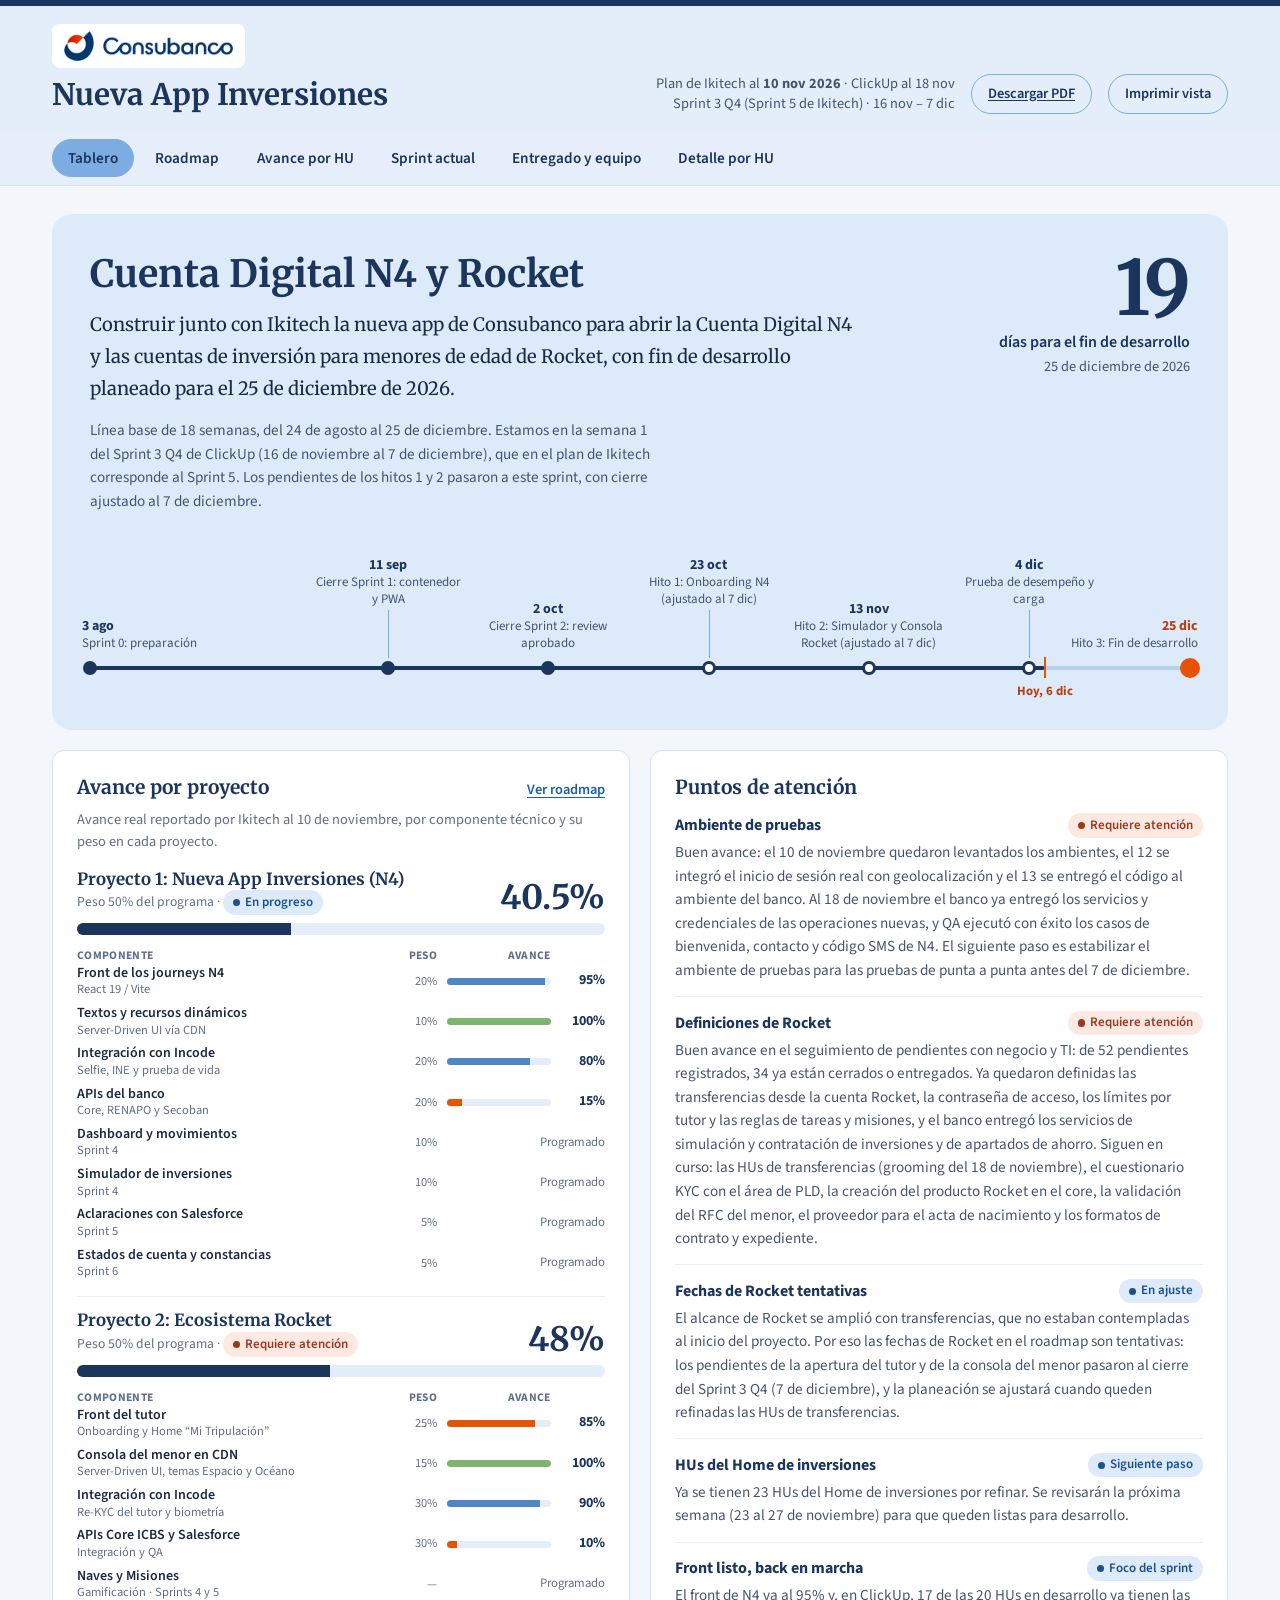
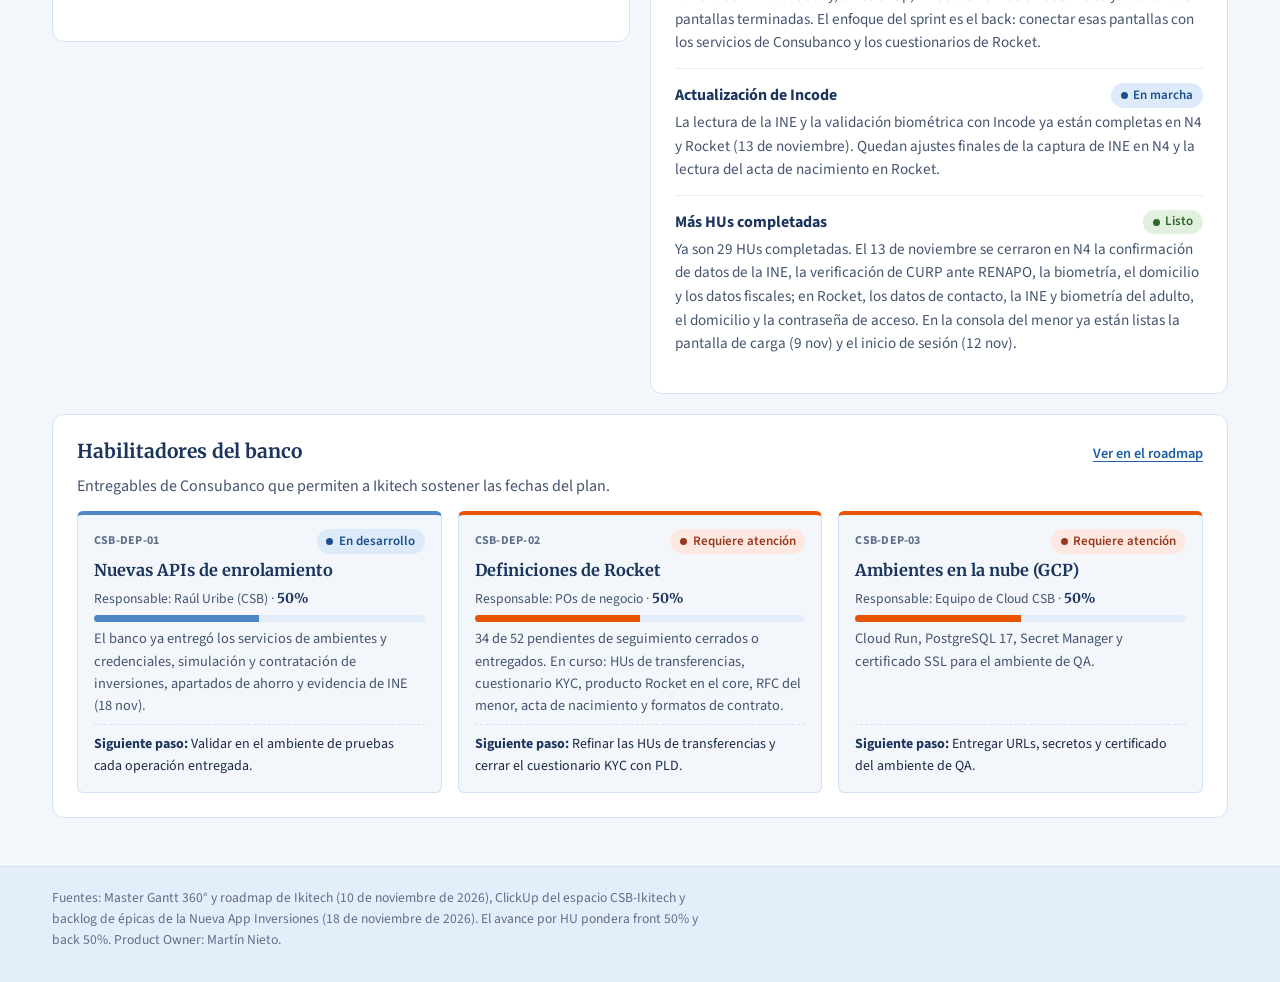
==== commit 8ab19f82: "Agrega puntos de atención: fechas tentativas de Rocket y HUs del Home de inversiones Co-Authored-By:" ====
--- a/index.html
+++ b/index.html
@@ -516,7 +516,7 @@
 <footer class="footer"><div class="wrap"><p id="foot"></p></div></footer>
 <script>
 const DATA = [{"epica": "Experiencia", "codigo": "EXP-001", "nombre": "Principios rectores de la experiencia", "etapa": "Completada", "devs": "", "nota": "Completada el 2 oct", "link": "https://app.clickup.com/t/86bayqzrc", "f": 1, "b": 1, "avance": 100, "fs": "Listo", "bs": "Listo"}, {"epica": "Experiencia", "codigo": "EXP-002", "nombre": "Principios UX de implementación", "etapa": "Completada", "devs": "", "nota": "Completada el 2 oct", "link": "https://app.clickup.com/t/86baypv9v", "f": 1, "b": 1, "avance": 100, "fs": "Listo", "bs": "Listo"}, {"epica": "Experiencia", "codigo": "EXP-003", "nombre": "Accesibilidad", "etapa": "Completada", "devs": "", "nota": "Completada el 2 oct", "link": "https://app.clickup.com/t/86bb45ad0", "f": 1, "b": 1, "avance": 100, "fs": "Listo", "bs": "Listo"}, {"epica": "Experiencia", "codigo": "EXP-004", "nombre": "Sistema de diseño y design tokens", "etapa": "Completada", "devs": "", "nota": "Base técnica de design tokens entregada", "link": "https://app.clickup.com/t/86bb23mkg", "f": 1, "b": 1, "avance": 100, "fs": "Listo", "bs": "Listo"}, {"epica": "Experiencia", "codigo": "EXP-005", "nombre": "Gestión de estados", "etapa": "Completada", "devs": "", "nota": "Completada el 2 oct", "link": "https://app.clickup.com/t/86baundf5", "f": 1, "b": 1, "avance": 100, "fs": "Listo", "bs": "Listo"}, {"epica": "Experiencia", "codigo": "EXP-006", "nombre": "Experiencia continua (nativo + PWA)", "etapa": "Completada", "devs": "", "nota": "Completada el 2 oct", "link": "https://app.clickup.com/t/86bay3ztd", "f": 1, "b": 1, "avance": 100, "fs": "Listo", "bs": "Listo"}, {"epica": "Experiencia", "codigo": "EXP-007", "nombre": "Arquitectura de información y navegación", "etapa": "Completada", "devs": "", "nota": "Completada el 2 oct", "link": "https://app.clickup.com/t/86bay40x0", "f": 1, "b": 1, "avance": 100, "fs": "Listo", "bs": "Listo"}, {"epica": "Onboarding", "codigo": "HU_AC_001", "nombre": "Acceso a la plataforma y permisos", "etapa": "Completada", "devs": "Dev05", "nota": "Entregada el 25 ago", "link": "https://app.clickup.com/t/86bayptbb", "f": 1, "b": 1, "avance": 100, "fs": "Listo", "bs": "Listo"}, {"epica": "Onboarding", "codigo": "HU_AC_002", "nombre": "Bienvenida a la aplicación (beneficios)", "etapa": "En progreso", "devs": "Dev05 · Dev03", "nota": "Front listo; integración de contenidos en curso", "link": "https://app.clickup.com/t/86bay44j7", "f": 1.0, "b": 0.5, "avance": 75, "fs": "Listo", "bs": "En curso"}, {"epica": "Onboarding", "codigo": "HU_AC_003", "nombre": "Inicio de sesión (acceso directo)", "etapa": "Completada", "devs": "Dev02 · Dev04", "nota": "Completada el 13 nov", "link": "https://app.clickup.com/t/86bay49y7", "f": 1, "b": 1, "avance": 100, "fs": "Listo", "bs": "Listo"}, {"epica": "Onboarding", "codigo": "HU_AC_004", "nombre": "Autenticación biométrica", "etapa": "Completada", "devs": "", "nota": "Completada el 13 nov", "link": "https://app.clickup.com/t/86bayptrb", "f": 1, "b": 1, "avance": 100, "fs": "Listo", "bs": "Listo"}, {"epica": "Onboarding", "codigo": "HU_AC_005", "nombre": "Gestión de sesión", "etapa": "Por refinar", "devs": "Dev02 · Dev04", "nota": "Se reprograma; el manejo de sesión segura ya está entregado", "link": "https://app.clickup.com/t/86baypu8e", "f": 0, "b": 0, "avance": 0, "fs": "", "bs": ""}, {"epica": "Onboarding", "codigo": "HU012", "nombre": "Acceso recurrente", "etapa": "En backlog", "devs": "", "nota": "", "link": "", "f": 0, "b": 0, "avance": 0, "fs": "", "bs": ""}, {"epica": "Onboarding", "codigo": "—", "nombre": "Manejo de acceso y excepciones", "etapa": "En backlog", "devs": "", "nota": "", "link": "", "f": 0, "b": 0, "avance": 0, "fs": "", "bs": ""}, {"epica": "Inicio de sesión", "codigo": "HU_AC_006", "nombre": "Pantalla de bienvenida y ruteo inicial", "etapa": "Refinada, por iniciar", "devs": "", "nota": "", "link": "https://app.clickup.com/t/86bc8xcyt", "f": 0, "b": 0, "avance": 0, "fs": "", "bs": ""}, {"epica": "Inicio de sesión", "codigo": "HU_AC_007", "nombre": "Login: teléfono, contraseña y dispositivo", "etapa": "Refinada, por iniciar", "devs": "", "nota": "", "link": "https://app.clickup.com/t/86bc9tfmr", "f": 0, "b": 0, "avance": 0, "fs": "", "bs": ""}, {"epica": "Inicio de sesión", "codigo": "HU_AC_008", "nombre": "Bloqueos en inicio de sesión (AD y CRM)", "etapa": "Refinada, por iniciar", "devs": "", "nota": "", "link": "https://app.clickup.com/t/86bc9tg4d", "f": 0, "b": 0, "avance": 0, "fs": "", "bs": ""}, {"epica": "Inicio de sesión", "codigo": "HU_AC_009", "nombre": "Recuperar contraseña", "etapa": "Refinada, por iniciar", "devs": "", "nota": "", "link": "https://app.clickup.com/t/86bc9tgxg", "f": 0, "b": 0, "avance": 0, "fs": "", "bs": ""}, {"epica": "Inicio de sesión", "codigo": "HU_AC_010", "nombre": "Migración de cliente existente vía CURP", "etapa": "Refinada, por iniciar", "devs": "", "nota": "", "link": "https://app.clickup.com/t/86bc9th02", "f": 0, "b": 0, "avance": 0, "fs": "", "bs": ""}, {"epica": "Inicio de sesión", "codigo": "HU_AC_011", "nombre": "Registro nuevo — verificación de productos", "etapa": "Refinada, por iniciar", "devs": "", "nota": "", "link": "https://app.clickup.com/t/86bc9th34", "f": 0, "b": 0, "avance": 0, "fs": "", "bs": ""}, {"epica": "Inicio de sesión", "codigo": "HU_AC_012", "nombre": "Enrolamiento cliente con productos", "etapa": "Refinada, por iniciar", "devs": "", "nota": "", "link": "https://app.clickup.com/t/86bc9th4w", "f": 0, "b": 0, "avance": 0, "fs": "", "bs": ""}, {"epica": "Cuenta Digital N4", "codigo": "HU_N4_001", "nombre": "Bienvenida y beneficios apertura", "etapa": "En progreso", "devs": "Dev05 · Dev03", "nota": "Front y contenidos listos; integración en curso", "link": "https://app.clickup.com/t/86bb15m4d", "f": 0.0, "b": 1.0, "avance": 50, "fs": "En curso", "bs": "Listo"}, {"epica": "Cuenta Digital N4", "codigo": "HU_N4_002", "nombre": "Captura de datos de contacto", "etapa": "Completada", "devs": "Dev02 · Dev03 · Dev04", "nota": "Completada el 3 nov", "link": "https://app.clickup.com/t/86bb1mz2e", "f": 1, "b": 1, "avance": 100, "fs": "Listo", "bs": "Listo"}, {"epica": "Cuenta Digital N4", "codigo": "HU_N4_003", "nombre": "Verificación del teléfono con código SMS", "etapa": "Completada", "devs": "Dev02 · Dev03 · Dev04", "nota": "Envío y validación del código SMS completados", "link": "https://app.clickup.com/t/86bb1jpc0", "f": 1, "b": 1, "avance": 100, "fs": "Listo", "bs": "Listo"}, {"epica": "Cuenta Digital N4", "codigo": "HU_N4_004", "nombre": "Captura y validación de INE", "etapa": "En progreso", "devs": "Dev04", "nota": "Conexión con Incode y lectura automática de la INE entregadas (1 oct)", "link": "https://app.clickup.com/t/86bb23j6d", "f": 0, "b": 0.7, "avance": 35, "fs": "Pendiente", "bs": "En curso"}, {"epica": "Cuenta Digital N4", "codigo": "HU_N4_005", "nombre": "Confirmación de datos del INE", "etapa": "Completada", "devs": "Dev02", "nota": "Completada el 13 nov", "link": "https://app.clickup.com/t/86bb59vay", "f": 1, "b": 1, "avance": 100, "fs": "Listo", "bs": "Listo"}, {"epica": "Cuenta Digital N4", "codigo": "HU_N4_006", "nombre": "Verificación de CURP ante RENAPO", "etapa": "Completada", "devs": "", "nota": "Completada el 13 nov", "link": "https://app.clickup.com/t/86bbe9muh", "f": 1, "b": 1, "avance": 100, "fs": "Listo", "bs": "Listo"}, {"epica": "Cuenta Digital N4", "codigo": "HU_N4_007", "nombre": "Validación biométrica (selfie y prueba de vida)", "etapa": "Completada", "devs": "", "nota": "Completada el 13 nov", "link": "https://app.clickup.com/t/86bbg7mhe", "f": 1, "b": 1, "avance": 100, "fs": "Listo", "bs": "Listo"}, {"epica": "Cuenta Digital N4", "codigo": "HU_N4_008", "nombre": "Confirmación y actualización de domicilio", "etapa": "Completada", "devs": "Dev02", "nota": "Completada el 13 nov", "link": "https://app.clickup.com/t/86bbh1591", "f": 1, "b": 1, "avance": 100, "fs": "Listo", "bs": "Listo"}, {"epica": "Cuenta Digital N4", "codigo": "HU_N4_009", "nombre": "Información fiscal y listas negras", "etapa": "Completada", "devs": "", "nota": "Pantalla fiscal ya construida", "link": "https://app.clickup.com/t/86bbh79xc", "f": 1, "b": 1, "avance": 100, "fs": "Listo", "bs": "Listo"}, {"epica": "Cuenta Digital N4", "codigo": "HU_N4_010", "nombre": "Información laboral", "etapa": "En backlog", "devs": "", "nota": "", "link": "", "f": 0, "b": 0, "avance": 0, "fs": "", "bs": ""}, {"epica": "Cuenta Digital N4", "codigo": "HU0018", "nombre": "Información financiera y uso de la cuenta", "etapa": "En backlog", "devs": "", "nota": "Pantalla de cuestionario ya construida", "link": "", "f": 0, "b": 0, "avance": 0, "fs": "", "bs": ""}, {"epica": "Cuenta Digital N4", "codigo": "HU_N4_10", "nombre": "Cuestionario de vulnerabilidad", "etapa": "En progreso", "devs": "Dev04", "nota": "", "link": "https://app.clickup.com/t/86bc0c0mq", "f": 1.0, "b": 1.0, "avance": 100, "fs": "Listo", "bs": "Listo"}, {"epica": "Cuenta Digital N4", "codigo": "HU0020", "nombre": "Documentos de contratación y correo", "etapa": "En progreso", "devs": "Dev02 · Dev05", "nota": "Flujo cliente nuevo: documentos y firma", "link": "https://app.clickup.com/t/86bc0n8fm", "f": 1.0, "b": 0.0, "avance": 50, "fs": "Listo", "bs": "En curso"}, {"epica": "Cuenta Digital N4", "codigo": "HU0021", "nombre": "Elegibilidad regulatoria y unicidad de cuenta", "etapa": "En backlog", "devs": "", "nota": "", "link": "", "f": 0, "b": 0, "avance": 0, "fs": "", "bs": ""}, {"epica": "Cuenta Digital N4", "codigo": "HU0022", "nombre": "Firma del contrato de apertura", "etapa": "En backlog", "devs": "", "nota": "Componente de firma ya adaptado a N4", "link": "", "f": 0, "b": 0, "avance": 0, "fs": "", "bs": ""}, {"epica": "Cuenta Digital N4", "codigo": "HU0023", "nombre": "Creación de contraseña y confirmación", "etapa": "En backlog", "devs": "", "nota": "Pantallas ya construidas", "link": "", "f": 0, "b": 0, "avance": 0, "fs": "", "bs": ""}, {"epica": "Rocket", "codigo": "HU0024", "nombre": "Landing: información general y requisitos", "etapa": "En progreso", "devs": "Dev02 · Dev03", "nota": "", "link": "https://app.clickup.com/t/86bb4xaem", "f": 1.0, "b": 1.0, "avance": 100, "fs": "Listo", "bs": "Listo"}, {"epica": "Rocket", "codigo": "HU0025", "nombre": "Datos de contacto / identificación cliente", "etapa": "Completada", "devs": "Dev05", "nota": "Completada el 13 nov", "link": "https://app.clickup.com/t/86bb4w2vg", "f": 1, "b": 1, "avance": 100, "fs": "Listo", "bs": "Listo"}, {"epica": "Rocket", "codigo": "HU0026", "nombre": "Código de confirmación", "etapa": "En progreso", "devs": "Dev04", "nota": "Front terminado (3 nov)", "link": "https://app.clickup.com/t/86bb4xkn2", "f": 1.0, "b": 0, "avance": 50, "fs": "Listo", "bs": "Pendiente"}, {"epica": "Rocket", "codigo": "HU0027", "nombre": "Instrucciones INE anverso/reverso", "etapa": "Completada", "devs": "Dev02 · Dev04", "nota": "Completada el 13 nov", "link": "https://app.clickup.com/t/86bb4zbt5", "f": 1, "b": 1, "avance": 100, "fs": "Listo", "bs": "Listo"}, {"epica": "Rocket", "codigo": "HU0028", "nombre": "Validación identidad adulto", "etapa": "Completada", "devs": "", "nota": "Arrancó con el back de biometría", "link": "https://app.clickup.com/t/86bb4zhrk", "f": 1, "b": 1, "avance": 100, "fs": "Listo", "bs": "Listo"}, {"epica": "Rocket", "codigo": "HU0029", "nombre": "Confirmación datos adulto (extracción INE)", "etapa": "Completada", "devs": "Dev02 · Dev04 · Dev05", "nota": "Completada el 13 nov", "link": "https://app.clickup.com/t/86bb51ncv", "f": 1, "b": 1, "avance": 100, "fs": "Listo", "bs": "Listo"}, {"epica": "Rocket", "codigo": "HU0030", "nombre": "Confirmación y actualización de domicilio", "etapa": "Completada", "devs": "Dev02", "nota": "Completada el 13 nov", "link": "https://app.clickup.com/t/86bbw2ggk", "f": 1, "b": 1, "avance": 100, "fs": "Listo", "bs": "Listo"}, {"epica": "Rocket", "codigo": "HU0031", "nombre": "Ocupación laboral", "etapa": "En progreso", "devs": "Dev05", "nota": "", "link": "https://app.clickup.com/t/86bbw37a3", "f": 1.0, "b": 0.0, "avance": 50, "fs": "Listo", "bs": "Pendiente"}, {"epica": "Rocket", "codigo": "HU0032", "nombre": "Origen de recursos", "etapa": "En progreso", "devs": "Dev05", "nota": "", "link": "https://app.clickup.com/t/86bbw3b6n", "f": 1.0, "b": 0.0, "avance": 50, "fs": "Listo", "bs": "Pendiente"}, {"epica": "Rocket", "codigo": "HU0033", "nombre": "Uso de la cuenta", "etapa": "En progreso", "devs": "Dev05", "nota": "", "link": "https://app.clickup.com/t/86bbw3dex", "f": 1.0, "b": 0.0, "avance": 50, "fs": "Listo", "bs": "Pendiente"}, {"epica": "Rocket", "codigo": "HU0034", "nombre": "Uso de los recursos", "etapa": "En progreso", "devs": "Dev05", "nota": "", "link": "https://app.clickup.com/t/86bbw3f73", "f": 1.0, "b": 0.0, "avance": 50, "fs": "Listo", "bs": "Pendiente"}, {"epica": "Rocket", "codigo": "HU0035", "nombre": "Cargo en el gobierno (PEP)", "etapa": "En progreso", "devs": "Dev05", "nota": "", "link": "https://app.clickup.com/t/86bbw3jh6", "f": 1.0, "b": 0.0, "avance": 50, "fs": "Listo", "bs": "Pendiente"}, {"epica": "Rocket", "codigo": "HU0036", "nombre": "Saldo promedio de depósito", "etapa": "En progreso", "devs": "Dev05", "nota": "", "link": "https://app.clickup.com/t/86bbw3kp0", "f": 1.0, "b": 0.0, "avance": 50, "fs": "Listo", "bs": "Pendiente"}, {"epica": "Rocket", "codigo": "HU0037", "nombre": "Cuestionario de vulnerabilidad", "etapa": "En progreso", "devs": "Dev05", "nota": "", "link": "https://app.clickup.com/t/86bbw3mp1", "f": 1.0, "b": 1.0, "avance": 100, "fs": "Listo", "bs": "Listo"}, {"epica": "Rocket", "codigo": "HU0038", "nombre": "Acta de nacimiento del menor", "etapa": "En progreso", "devs": "Dev05", "nota": "Front terminado el 14 oct", "link": "https://app.clickup.com/t/86bbw3yba", "f": 1.0, "b": 0.0, "avance": 50, "fs": "Listo", "bs": "En curso"}, {"epica": "Rocket", "codigo": "HU0039", "nombre": "Si es cliente: documentación y código SMS", "etapa": "Refinada, por iniciar", "devs": "Dev02", "nota": "", "link": "https://app.clickup.com/t/86bbw411m", "f": 0, "b": 0, "avance": 0, "fs": "", "bs": ""}, {"epica": "Rocket", "codigo": "HU0040", "nombre": "No es cliente: documentación y firma", "etapa": "En progreso", "devs": "Dev05", "nota": "", "link": "https://app.clickup.com/t/86bbw43z4", "f": 1.0, "b": 0.0, "avance": 50, "fs": "Listo", "bs": "Pendiente"}, {"epica": "Rocket", "codigo": "HU0041", "nombre": "Generación de firma", "etapa": "En progreso", "devs": "", "nota": "Nueva HU, refinada", "link": "https://app.clickup.com/t/86bcd4he8", "f": 0, "b": 0.67, "avance": 33, "fs": "Pendiente", "bs": "En curso"}, {"epica": "Rocket", "codigo": "HU0042", "nombre": "Generación de contraseña", "etapa": "Completada", "devs": "", "nota": "Completada el 13 nov", "link": "https://app.clickup.com/t/86bcd59hj", "f": 1, "b": 1, "avance": 100, "fs": "Listo", "bs": "Listo"}, {"epica": "Rocket", "codigo": "—", "nombre": "Mapeo de expediente y envío a backoffice", "etapa": "En backlog", "devs": "", "nota": "", "link": "", "f": 0, "b": 0, "avance": 0, "fs": "", "bs": ""}, {"epica": "Manejo cuenta Rocket", "codigo": "HU0043", "nombre": "Home de la cuenta Rocket", "etapa": "Completada", "devs": "Dev02 · Dev05", "nota": "Completada el 26 oct", "link": "https://app.clickup.com/t/86bcd5n33", "f": 1, "b": 1, "avance": 100, "fs": "Listo", "bs": "Listo"}, {"epica": "Manejo cuenta Rocket", "codigo": "HU0044", "nombre": "Generación de accesos a la consola desde la app", "etapa": "Completada", "devs": "Dev02 · Dev05", "nota": "Completada el 26 oct", "link": "https://app.clickup.com/t/86bcd61mk", "f": 1, "b": 1, "avance": 100, "fs": "Listo", "bs": "Listo"}, {"epica": "Manejo cuenta Rocket", "codigo": "HU0045", "nombre": "Consulta de “Mi Tripulación” y administración de accesos", "etapa": "Completada", "devs": "Dev02 · Dev05", "nota": "Completada el 26 oct", "link": "https://app.clickup.com/t/86bcd6a1w", "f": 1, "b": 1, "avance": 100, "fs": "Listo", "bs": "Listo"}, {"epica": "Manejo cuenta Rocket", "codigo": "—", "nombre": "Fondeo a la cuenta", "etapa": "En backlog", "devs": "", "nota": "", "link": "", "f": 0, "b": 0, "avance": 0, "fs": "", "bs": ""}, {"epica": "Manejo cuenta Rocket", "codigo": "—", "nombre": "Inversiones", "etapa": "En backlog", "devs": "", "nota": "", "link": "", "f": 0, "b": 0, "avance": 0, "fs": "", "bs": ""}, {"epica": "Manejo cuenta Rocket", "codigo": "—", "nombre": "Visualización estado de cuenta", "etapa": "En backlog", "devs": "", "nota": "", "link": "", "f": 0, "b": 0, "avance": 0, "fs": "", "bs": ""}, {"epica": "Consola Rocket", "codigo": "HU0046", "nombre": "Activación de cuenta del menor con enlace de acceso", "etapa": "En progreso", "devs": "", "nota": "Arrancó en el Sprint 4", "link": "https://app.clickup.com/t/86bcd6hj1", "f": 1.0, "b": 0, "avance": 50, "fs": "Listo", "bs": "Pendiente"}, {"epica": "Consola Rocket", "codigo": "HU0047", "nombre": "Activación de cuenta del menor con código de acceso", "etapa": "En progreso", "devs": "", "nota": "Arrancó en el Sprint 4", "link": "https://app.clickup.com/t/86bcd6wdg", "f": 1.0, "b": 0, "avance": 50, "fs": "Listo", "bs": "Pendiente"}, {"epica": "Consola Rocket", "codigo": "HU0048", "nombre": "Inicio de sesión en la consola", "etapa": "Completada", "devs": "", "nota": "Completada el 12 nov", "link": "https://app.clickup.com/t/86bcd72d7", "f": 1, "b": 1, "avance": 100, "fs": "Listo", "bs": "Listo"}, {"epica": "Consola Rocket", "codigo": "HU0049", "nombre": "Recuperación de contraseña en la consola", "etapa": "Refinada, por iniciar", "devs": "", "nota": "Nueva HU en ClickUp", "link": "https://app.clickup.com/t/86bcd79d7", "f": 0, "b": 0, "avance": 0, "fs": "", "bs": ""}, {"epica": "Consola Rocket", "codigo": "—", "nombre": "Consola Rocket: reglas generales", "etapa": "En backlog", "devs": "", "nota": "", "link": "", "f": 0, "b": 0, "avance": 0, "fs": "", "bs": ""}, {"epica": "Cimentación técnica", "codigo": "HU-T01", "nombre": "Contratos API-First y mocks (BFF)", "etapa": "Por refinar", "devs": "", "nota": "", "link": "https://app.clickup.com/t/86bba71zf", "f": 0, "b": 0, "avance": 0, "fs": "", "bs": ""}, {"epica": "Cimentación técnica", "codigo": "HU-T02", "nombre": "Scaffolding, CI/CD y calidad de código", "etapa": "Completada", "devs": "", "nota": "", "link": "https://app.clickup.com/t/86bba75j1", "f": 1, "b": 1, "avance": 100, "fs": "Listo", "bs": "Listo"}, {"epica": "Cimentación técnica", "codigo": "HU-T03", "nombre": "PoC capa anticorrupción (SOAP→JSON)", "etapa": "Por refinar", "devs": "", "nota": "", "link": "https://app.clickup.com/t/86bba79cg", "f": 0, "b": 0, "avance": 0, "fs": "", "bs": ""}, {"epica": "Cimentación técnica", "codigo": "HU-T04", "nombre": "Scaffolding app móvil y performance", "etapa": "Por refinar", "devs": "", "nota": "", "link": "https://app.clickup.com/t/86bba7aum", "f": 0, "b": 0, "avance": 0, "fs": "", "bs": ""}, {"epica": "Cimentación técnica", "codigo": "HU-T05", "nombre": "Seguridad base (IdP / API Gateway)", "etapa": "Por refinar", "devs": "", "nota": "", "link": "https://app.clickup.com/t/86bba7ce8", "f": 0, "b": 0, "avance": 0, "fs": "", "bs": ""}, {"epica": "Manejo cuenta Rocket", "codigo": "—", "nombre": "Apartados de ahorro: edición", "etapa": "Por refinar", "devs": "", "nota": "Nueva HU en ClickUp", "link": "https://app.clickup.com/t/86bcuhrcm", "f": 0, "b": 0, "avance": 0, "fs": "", "bs": ""}, {"epica": "Manejo cuenta Rocket", "codigo": "—", "nombre": "Naves de ahorro: detalle", "etapa": "Por refinar", "devs": "", "nota": "Nueva HU en ClickUp", "link": "https://app.clickup.com/t/86bcuh8dh", "f": 0, "b": 0, "avance": 0, "fs": "", "bs": ""}, {"epica": "Manejo cuenta Rocket", "codigo": "—", "nombre": "Apartados de ahorro: vista general", "etapa": "Por refinar", "devs": "", "nota": "Nueva HU en ClickUp", "link": "https://app.clickup.com/t/86bcuh6cw", "f": 0, "b": 0, "avance": 0, "fs": "", "bs": ""}, {"epica": "Manejo cuenta Rocket", "codigo": "—", "nombre": "Aviso al adulto por nave creada desde la consola", "etapa": "Por refinar", "devs": "", "nota": "Nueva HU en ClickUp", "link": "https://app.clickup.com/t/86bcuh2wu", "f": 0, "b": 0, "avance": 0, "fs": "", "bs": ""}, {"epica": "Manejo cuenta Rocket", "codigo": "—", "nombre": "Aviso de apartado creado desde la consola", "etapa": "Por refinar", "devs": "", "nota": "Nueva HU en ClickUp", "link": "https://app.clickup.com/t/86bcugrwm", "f": 0, "b": 0, "avance": 0, "fs": "", "bs": ""}, {"epica": "Manejo cuenta Rocket", "codigo": "—", "nombre": "Apartados de ahorro: creación", "etapa": "Por refinar", "devs": "", "nota": "Nueva HU en ClickUp", "link": "https://app.clickup.com/t/86bcugdhz", "f": 0, "b": 0, "avance": 0, "fs": "", "bs": ""}, {"epica": "Manejo cuenta Rocket", "codigo": "—", "nombre": "Apartados de ahorro: introducción", "etapa": "Por refinar", "devs": "", "nota": "Nueva HU en ClickUp", "link": "https://app.clickup.com/t/86bcug8v5", "f": 0, "b": 0, "avance": 0, "fs": "", "bs": ""}, {"epica": "Consola Rocket", "codigo": "HU0091-1", "nombre": "Mensajes de la pantalla de carga", "etapa": "Por refinar", "devs": "", "nota": "Nueva HU en ClickUp", "link": "https://app.clickup.com/t/86bcna7b3", "f": 0, "b": 0, "avance": 0, "fs": "", "bs": ""}, {"epica": "Manejo cuenta Rocket", "codigo": "HU0054", "nombre": "Consulta y actualización del perfil", "etapa": "Por refinar", "devs": "", "nota": "Nueva HU en ClickUp", "link": "https://app.clickup.com/t/86bcn4364", "f": 0, "b": 0, "avance": 0, "fs": "", "bs": ""}, {"epica": "Manejo cuenta Rocket", "codigo": "HU0053", "nombre": "Consulta y filtrado de movimientos", "etapa": "Por refinar", "devs": "", "nota": "Nueva HU en ClickUp", "link": "https://app.clickup.com/t/86bcn42ke", "f": 0, "b": 0, "avance": 0, "fs": "", "bs": ""}, {"epica": "Manejo cuenta Rocket", "codigo": "HU0052", "nombre": "Detalle de la cuenta Rocket", "etapa": "Por refinar", "devs": "", "nota": "Nueva HU en ClickUp", "link": "https://app.clickup.com/t/86bcn41rv", "f": 0, "b": 0, "avance": 0, "fs": "", "bs": ""}, {"epica": "Manejo cuenta Rocket", "codigo": "HU0051", "nombre": "Menú lateral de Rocket", "etapa": "Por refinar", "devs": "", "nota": "Nueva HU en ClickUp", "link": "https://app.clickup.com/t/86bcn41gg", "f": 0, "b": 0, "avance": 0, "fs": "", "bs": ""}, {"epica": "Consola Rocket", "codigo": "HU0112", "nombre": "Mapeo de errores", "etapa": "Por refinar", "devs": "", "nota": "Nueva HU en ClickUp", "link": "https://app.clickup.com/t/86bcn3uu0", "f": 0, "b": 0, "avance": 0, "fs": "", "bs": ""}, {"epica": "Consola Rocket", "codigo": "HU0111", "nombre": "Actualización de contraseña", "etapa": "Por refinar", "devs": "", "nota": "Nueva HU en ClickUp", "link": "https://app.clickup.com/t/86bcn3uhc", "f": 0, "b": 0, "avance": 0, "fs": "", "bs": ""}, {"epica": "Consola Rocket", "codigo": "HU0110", "nombre": "Perfil, configuración y cierre de sesión", "etapa": "Por refinar", "devs": "", "nota": "Nueva HU en ClickUp", "link": "https://app.clickup.com/t/86bcn3u6u", "f": 0, "b": 0, "avance": 0, "fs": "", "bs": ""}, {"epica": "Consola Rocket", "codigo": "HU0109", "nombre": "Notificaciones", "etapa": "Por refinar", "devs": "", "nota": "Nueva HU en ClickUp", "link": "https://app.clickup.com/t/86bcn361x", "f": 0, "b": 0, "avance": 0, "fs": "", "bs": ""}, {"epica": "Consola Rocket", "codigo": "HU0100", "nombre": "Eliminar misiones", "etapa": "Por refinar", "devs": "", "nota": "Nueva HU en ClickUp", "link": "https://app.clickup.com/t/86bcn35py", "f": 0, "b": 0, "avance": 0, "fs": "", "bs": ""}, {"epica": "Consola Rocket", "codigo": "HU0099", "nombre": "Editar misiones", "etapa": "Por refinar", "devs": "", "nota": "Nueva HU en ClickUp", "link": "https://app.clickup.com/t/86bcn35ct", "f": 0, "b": 0, "avance": 0, "fs": "", "bs": ""}, {"epica": "Consola Rocket", "codigo": "HU0098", "nombre": "Crear misiones", "etapa": "Por refinar", "devs": "", "nota": "Nueva HU en ClickUp", "link": "https://app.clickup.com/t/86bcn3516", "f": 0, "b": 0, "avance": 0, "fs": "", "bs": ""}, {"epica": "Consola Rocket", "codigo": "HU0105", "nombre": "Misiones", "etapa": "Por refinar", "devs": "", "nota": "Nueva HU en ClickUp", "link": "https://app.clickup.com/t/86bcn30mu", "f": 0, "b": 0, "avance": 0, "fs": "", "bs": ""}, {"epica": "Consola Rocket", "codigo": "HU0104", "nombre": "Eliminar nave de ahorro", "etapa": "Por refinar", "devs": "", "nota": "Nueva HU en ClickUp", "link": "https://app.clickup.com/t/86bcn3086", "f": 0, "b": 0, "avance": 0, "fs": "", "bs": ""}, {"epica": "Consola Rocket", "codigo": "HU0103", "nombre": "Editar nave de ahorro", "etapa": "Por refinar", "devs": "", "nota": "Nueva HU en ClickUp", "link": "https://app.clickup.com/t/86bcn2zzw", "f": 0, "b": 0, "avance": 0, "fs": "", "bs": ""}, {"epica": "Consola Rocket", "codigo": "HU0094", "nombre": "Crear nave de ahorro", "etapa": "Por refinar", "devs": "", "nota": "Nueva HU en ClickUp", "link": "https://app.clickup.com/t/86bcn2znr", "f": 0, "b": 0, "avance": 0, "fs": "", "bs": ""}, {"epica": "Consola Rocket", "codigo": "HU0101", "nombre": "Nave de ahorro", "etapa": "Por refinar", "devs": "", "nota": "Nueva HU en ClickUp", "link": "https://app.clickup.com/t/86bcn2zcn", "f": 0, "b": 0, "avance": 0, "fs": "", "bs": ""}, {"epica": "Consola Rocket", "codigo": "HU0103", "nombre": "Inversiones", "etapa": "Por refinar", "devs": "", "nota": "Nueva HU en ClickUp", "link": "https://app.clickup.com/t/86bcn2z3w", "f": 0, "b": 0, "avance": 0, "fs": "", "bs": ""}, {"epica": "Consola Rocket", "codigo": "HU0103", "nombre": "Diseño de la tarjeta", "etapa": "Por refinar", "devs": "", "nota": "Nueva HU en ClickUp", "link": "https://app.clickup.com/t/86bcn2yvn", "f": 0, "b": 0, "avance": 0, "fs": "", "bs": ""}, {"epica": "Consola Rocket", "codigo": "HU0102", "nombre": "Perfil, configuración y cierre de sesión", "etapa": "Por refinar", "devs": "", "nota": "Nueva HU en ClickUp", "link": "https://app.clickup.com/t/86bcn2yg4", "f": 0, "b": 0, "avance": 0, "fs": "", "bs": ""}, {"epica": "Consola Rocket", "codigo": "HU0101", "nombre": "Notificaciones", "etapa": "Por refinar", "devs": "", "nota": "Nueva HU en ClickUp", "link": "https://app.clickup.com/t/86bcn2y72", "f": 0, "b": 0, "avance": 0, "fs": "", "bs": ""}, {"epica": "Consola Rocket", "codigo": "HU0097", "nombre": "Misiones", "etapa": "Por refinar", "devs": "", "nota": "Nueva HU en ClickUp", "link": "https://app.clickup.com/t/86bcn2rqc", "f": 0, "b": 0, "avance": 0, "fs": "", "bs": ""}, {"epica": "Consola Rocket", "codigo": "HU0096", "nombre": "Eliminar nave de ahorro", "etapa": "Por refinar", "devs": "", "nota": "Nueva HU en ClickUp", "link": "https://app.clickup.com/t/86bcn2qz5", "f": 0, "b": 0, "avance": 0, "fs": "", "bs": ""}, {"epica": "Consola Rocket", "codigo": "HU0095", "nombre": "Editar nave de ahorro", "etapa": "Por refinar", "devs": "", "nota": "Nueva HU en ClickUp", "link": "https://app.clickup.com/t/86bcn2qn4", "f": 0, "b": 0, "avance": 0, "fs": "", "bs": ""}, {"epica": "Consola Rocket", "codigo": "HU0093", "nombre": "Naves de ahorro", "etapa": "Por refinar", "devs": "", "nota": "Nueva HU en ClickUp", "link": "https://app.clickup.com/t/86bcn2qcb", "f": 0, "b": 0, "avance": 0, "fs": "", "bs": ""}, {"epica": "Consola Rocket", "codigo": "HU0075", "nombre": "Home de la consola", "etapa": "En progreso", "devs": "", "nota": "En revisión", "link": "https://app.clickup.com/t/86bcn2q7x", "f": 1.0, "b": 0, "avance": 50, "fs": "Listo", "bs": "Pendiente"}, {"epica": "Consola Rocket", "codigo": "HU0091", "nombre": "Pantalla de carga de la consola", "etapa": "Completada", "devs": "", "nota": "Completada el 9 nov", "link": "https://app.clickup.com/t/86bcn2q1p", "f": 1, "b": 1, "avance": 100, "fs": "Listo", "bs": "Listo"}, {"epica": "Manejo cuenta Rocket", "codigo": "HU0050", "nombre": "Home para clientes sin tarjeta de débito", "etapa": "Por refinar", "devs": "", "nota": "Nueva HU en ClickUp", "link": "https://app.clickup.com/t/86bcmq7n2", "f": 0, "b": 0, "avance": 0, "fs": "", "bs": ""}, {"epica": "Manejo cuenta Rocket", "codigo": "—", "nombre": "Registro y envío de la geolocalización", "etapa": "Por refinar", "devs": "", "nota": "Nueva HU en ClickUp", "link": "https://app.clickup.com/t/86bd1jmr6", "f": 0, "b": 0, "avance": 0, "fs": "", "bs": ""}, {"epica": "Manejo cuenta Rocket", "codigo": "—", "nombre": "Regla de creación de cuentas", "etapa": "Por refinar", "devs": "", "nota": "Nueva HU en ClickUp", "link": "https://app.clickup.com/t/86bd1hp82", "f": 0, "b": 0, "avance": 0, "fs": "", "bs": ""}, {"epica": "Manejo cuenta Rocket", "codigo": "—", "nombre": "Tareas: detalle de tareas vencidas", "etapa": "Por refinar", "devs": "", "nota": "Nueva HU en ClickUp", "link": "https://app.clickup.com/t/86bd17mfz", "f": 0, "b": 0, "avance": 0, "fs": "", "bs": ""}, {"epica": "Manejo cuenta Rocket", "codigo": "—", "nombre": "Tareas: notificaciones", "etapa": "Por refinar", "devs": "", "nota": "Nueva HU en ClickUp", "link": "https://app.clickup.com/t/86bd141z9", "f": 0, "b": 0, "avance": 0, "fs": "", "bs": ""}, {"epica": "Manejo cuenta Rocket", "codigo": "—", "nombre": "Tareas: detalle de tareas completadas", "etapa": "Por refinar", "devs": "", "nota": "Nueva HU en ClickUp", "link": "https://app.clickup.com/t/86bd13kzb", "f": 0, "b": 0, "avance": 0, "fs": "", "bs": ""}, {"epica": "Manejo cuenta Rocket", "codigo": "—", "nombre": "Tareas: detalle de tareas por revisar", "etapa": "Por refinar", "devs": "", "nota": "Nueva HU en ClickUp", "link": "https://app.clickup.com/t/86bd135hu", "f": 0, "b": 0, "avance": 0, "fs": "", "bs": ""}, {"epica": "Manejo cuenta Rocket", "codigo": "—", "nombre": "Tareas: detalle de tareas asignadas", "etapa": "Por refinar", "devs": "", "nota": "Nueva HU en ClickUp", "link": "https://app.clickup.com/t/86bd12rzc", "f": 0, "b": 0, "avance": 0, "fs": "", "bs": ""}, {"epica": "Manejo cuenta Rocket", "codigo": "—", "nombre": "Tareas: listado", "etapa": "Por refinar", "devs": "", "nota": "Nueva HU en ClickUp", "link": "https://app.clickup.com/t/86bd10d4w", "f": 0, "b": 0, "avance": 0, "fs": "", "bs": ""}, {"epica": "Manejo cuenta Rocket", "codigo": "—", "nombre": "Tareas: creación", "etapa": "Por refinar", "devs": "", "nota": "Nueva HU en ClickUp", "link": "https://app.clickup.com/t/86bd0zwc4", "f": 0, "b": 0, "avance": 0, "fs": "", "bs": ""}, {"epica": "Manejo cuenta Rocket", "codigo": "—", "nombre": "Tareas: introducción y asignación", "etapa": "Por refinar", "devs": "", "nota": "Nueva HU en ClickUp", "link": "https://app.clickup.com/t/86bd0zeag", "f": 0, "b": 0, "avance": 0, "fs": "", "bs": ""}];
-const R = {"meta": {"corte_ikitech": "2026-11-10", "corte_clickup": "2026-11-18", "fin_desarrollo": "2026-12-25", "sprint": {"nombre": "Sprint 3 Q4", "clickup": "SP3-Q4", "ikitech": "Sprint 5", "inicio": "2026-11-16", "fin": "2026-12-07"}, "roadmap": {"inicio": "2026-08-03", "semanas": 21, "semana_actual": "W16 (16 al 20 de noviembre)"}, "hoja_epicas_id": "1ppmnxwuSuAYu_wVHufkso09R5B5U84FxH-aPxkdUc1Q", "registro_riesgos_id": "1dz-XO0HHDgLIEV8HsWyXQdxLIC30WpR0", "seguimiento_pendientes_id": "1l6sksDINVmt9QrNMBWtDe6Hf7xiBl7Fx", "seguimiento_pendientes_html_id": "1fgXJDQ4Yvtw13bOjB9xhZRJDgk85qfo_"}, "hero": {"titulo": "Cuenta Digital N4 y Rocket", "objetivo": "Construir junto con Ikitech la nueva app de Consubanco para abrir la Cuenta Digital N4 y las cuentas de inversión para menores de edad de Rocket, con fin de desarrollo planeado para el 25 de diciembre de 2026.", "contexto": "Línea base de 18 semanas, del 24 de agosto al 25 de diciembre. Estamos en la semana 1 del Sprint 3 Q4 de ClickUp (16 de noviembre al 7 de diciembre), que en el plan de Ikitech corresponde al Sprint 5. Los pendientes de los hitos 1 y 2 pasaron a este sprint, con cierre ajustado al 7 de diciembre."}, "rail": {"inicio": "2026-08-03", "fin": "2026-12-25", "hitos": [["2026-08-03", "3 ago", "Sprint 0: preparación", "done", "a start"], ["2026-09-11", "11 sep", "Cierre Sprint 1: contenedor y PWA", "done", "b"], ["2026-10-02", "2 oct", "Cierre Sprint 2: review aprobado", "done", "a"], ["2026-10-23", "23 oct", "Hito 1: Onboarding N4 (ajustado al 7 dic)", "next", "b"], ["2026-11-13", "13 nov", "Hito 2: Simulador y Consola Rocket (ajustado al 7 dic)", "next", "a"], ["2026-12-04", "4 dic", "Prueba de desempeño y carga", "next", "b"], ["2026-12-25", "25 dic", "Hito 3: Fin de desarrollo", "key", "a end"]]}, "alertas": [{"titulo": "Ambiente de pruebas", "estado": "dep", "etiqueta": "Requiere atención", "texto": "Buen avance: el 10 de noviembre quedaron levantados los ambientes, el 12 se integró el inicio de sesión real con geolocalización y el 13 se entregó el código al ambiente del banco. Al 18 de noviembre el banco ya entregó los servicios y credenciales de las operaciones nuevas, y QA ejecutó con éxito los casos de bienvenida, contacto y código SMS de N4. El siguiente paso es estabilizar el ambiente de pruebas para las pruebas de punta a punta antes del 7 de diciembre."}, {"titulo": "Definiciones de Rocket", "estado": "dep", "etiqueta": "Requiere atención", "texto": "Buen avance en el seguimiento de pendientes con negocio y TI: de 52 pendientes registrados, 34 ya están cerrados o entregados. Ya quedaron definidas las transferencias desde la cuenta Rocket, la contraseña de acceso, los límites por tutor y las reglas de tareas y misiones, y el banco entregó los servicios de simulación y contratación de inversiones y de apartados de ahorro. Siguen en curso: las HUs de transferencias (grooming del 18 de noviembre), el cuestionario KYC con el área de PLD, la creación del producto Rocket en el core, la validación del RFC del menor, el proveedor para el acta de nacimiento y los formatos de contrato y expediente."}, {"titulo": "Front listo, back en marcha", "estado": "curso", "etiqueta": "Foco del sprint", "dinamico": "front"}, {"titulo": "Actualización de Incode", "estado": "curso", "etiqueta": "En marcha", "texto": "La lectura de la INE y la validación biométrica con Incode ya están completas en N4 y Rocket (13 de noviembre). Quedan ajustes finales de la captura de INE en N4 y la lectura del acta de nacimiento en Rocket."}, {"titulo": "Más HUs completadas", "estado": "hecho", "etiqueta": "Listo", "texto": "Ya son 29 HUs completadas. El 13 de noviembre se cerraron en N4 la confirmación de datos de la INE, la verificación de CURP ante RENAPO, la biometría, el domicilio y los datos fiscales; en Rocket, los datos de contacto, la INE y biometría del adulto, el domicilio y la contraseña de acceso. En la consola del menor ya están listas la pantalla de carga (9 nov) y el inicio de sesión (12 nov)."}], "proyectos": [["Proyecto 1: Nueva App Inversiones (N4)", "Peso 50% del programa", 40.5, "En progreso", [["Front de los journeys N4", "React 19 / Vite", 20, 95, "En progreso"], ["Textos y recursos dinámicos", "Server-Driven UI vía CDN", 10, 100, "Completado"], ["Integración con Incode", "Selfie, INE y prueba de vida", 20, 80, "En progreso"], ["APIs del banco", "Core, RENAPO y Secoban", 20, 15, "Con dependencia"], ["Dashboard y movimientos", "Sprint 4", 10, 0, "Proyectado"], ["Simulador de inversiones", "Sprint 4", 10, 0, "Proyectado"], ["Aclaraciones con Salesforce", "Sprint 5", 5, 0, "Proyectado"], ["Estados de cuenta y constancias", "Sprint 6", 5, 0, "Proyectado"]]], ["Proyecto 2: Ecosistema Rocket", "Peso 50% del programa", 48.0, "Con dependencia", [["Front del tutor", "Onboarding y Home “Mi Tripulación”", 25, 85, "Con dependencia"], ["Consola del menor en CDN", "Server-Driven UI, temas Espacio y Océano", 15, 100, "Completado"], ["Integración con Incode", "Re-KYC del tutor y biometría", 30, 90, "En progreso"], ["APIs Core ICBS y Salesforce", "Integración y QA", 30, 10, "Con dependencia"], ["Naves y Misiones", "Gamificación · Sprints 4 y 5", 0, 0, "Proyectado"]]]], "deps": [["CSB-DEP-01", "Nuevas APIs de enrolamiento", "Raúl Uribe (CSB)", 50, "En desarrollo", "curso", "#4F86C6", "El banco ya entregó los servicios de ambientes y credenciales, simulación y contratación de inversiones, apartados de ahorro y evidencia de INE (18 nov).", "Validar en el ambiente de pruebas cada operación entregada."], ["CSB-DEP-02", "Definiciones de Rocket", "POs de negocio", 50, "Requiere atención", "dep", "#E75301", "34 de 52 pendientes de seguimiento cerrados o entregados. En curso: HUs de transferencias, cuestionario KYC, producto Rocket en el core, RFC del menor, acta de nacimiento y formatos de contrato.", "Refinar las HUs de transferencias y cerrar el cuestionario KYC con PLD."], ["CSB-DEP-03", "Ambientes en la nube (GCP)", "Equipo de Cloud CSB", 50, "Requiere atención", "dep", "#E75301", "Cloud Run, PostgreSQL 17, Secret Manager y certificado SSL para el ambiente de QA.", "Entregar URLs, secretos y certificado del ambiente de QA."]], "gantt_master": [["Proyecto 1: Nueva App Inversiones (N4)", "#4F86C6", "Peso 50% · avance 40.5%", [["Front de los journeys N4", "IkiTech Front", 20, 95, "En progreso", [["prep", 0, 2], ["done", 3, 9], ["cur", 10, 10]]], ["Textos y recursos dinámicos", "IkiTech BFF", 10, 100, "Completado", [["prep", 0, 2], ["done", 3, 7]]], ["Integración con Incode", "IkiTech / Incode", 20, 80, "En progreso", [["done", 4, 9], ["cur", 10, 10]]], ["APIs del banco (Core, RENAPO, Secoban)", "IkiTech / CSB", 20, 15, "Requiere ambiente QA", [["done", 6, 7], ["dep", 8, 10], ["risk", 11, 11]]], ["Hito 1: Onboarding N4 de punta a punta", "IkiTech / CSB QA", 0, 0, "Proyectado · Sprint 3", [["ms", 10, 11]], "ms"], ["Dashboard y movimientos", "IkiTech Front / BFF", 10, 0, "Proyectado · Sprint 4", [["proj", 12, 14]]], ["Simulador de inversiones", "IkiTech / Core", 10, 0, "Proyectado · Sprint 4", [["proj", 12, 14]]], ["Aclaraciones con Salesforce CRM", "IkiTech / SF CRM", 5, 0, "Proyectado · Sprint 5", [["proj", 15, 17]]], ["Estados de cuenta y constancias", "IkiTech BFF / Core", 5, 0, "Proyectado · Sprint 6", [["proj", 18, 20]]], ["Hito 3: Fin de desarrollo", "IkiTech / CSB", 0, 0, "Lista para UAT y Friends & Family", [["ms", 20, 20]], "key"]]], ["Proyecto 2: Ecosistema Rocket", "#E75301", "Peso 50% · avance 48%", [["Front del tutor (onboarding y Home)", "IkiTech Front", 25, 85, "Requiere definiciones", [["prep", 0, 2], ["done", 3, 7], ["dep", 8, 10], ["risk", 11, 11]]], ["Consola del menor en CDN", "IkiTech BFF", 15, 100, "Completado", [["prep", 0, 2], ["done", 3, 7]]], ["Integración con Incode (Re-KYC tutor)", "IkiTech / Incode", 30, 90, "En progreso", [["done", 4, 9], ["cur", 10, 10]]], ["APIs Core ICBS y Salesforce", "IkiTech / PO", 30, 10, "Requiere definiciones", [["done", 6, 7], ["dep", 8, 10], ["risk", 11, 11]]], ["Naves y Misiones (gamificación)", "IkiTech / CSB", 0, 0, "Proyectado · Sprints 4 y 5", [["proj", 12, 15]]], ["Consola Rocket lista para UAT", "IkiTech / CSB", 0, 0, "Hito", [["ms", 15, 15]], "ms"]]], ["Habilitadores del banco", "#1B355D", "Entregables de Consubanco", [["CSB-DEP-01: Nuevas APIs de enrolamiento", "Raúl Uribe (CSB)", 0, 50, "En desarrollo", [["done", 6, 9], ["cur", 10, 10]]], ["CSB-DEP-02: Definiciones de Rocket", "POs de negocio", 0, 50, "Requiere atención", [["ok", 7, 8], ["dep", 9, 10]]], ["CSB-DEP-03: Ambientes en GCP", "Equipo de Cloud CSB", 0, 50, "Requiere atención", [["done", 3, 8], ["dep", 9, 10]]]]]], "hitos_plan": [["11 sep 2026", "Cierre del Sprint 1", "Contenedor Flutter y PWA listos; inicio del mapeo de APIs", "2026-09-11"], ["2 oct 2026", "Cierre del Sprint 2", "Review aprobado al 100% con reconocimiento a la calidad visual", "2026-10-02"], ["23 oct 2026", "Hito 1: Onboarding N4", "Enrolamiento N4 de punta a punta. 7 de 11 HUs de N4 completadas; lo pendiente pasó al Sprint 3 Q4 con cierre ajustado al 7 de diciembre", "2026-10-23"], ["13 nov 2026", "Hito 2: Simulador y Consola Rocket", "Simulador de inversiones y consola web del menor. Pantalla de carga e inicio de sesión de la consola listos; lo pendiente pasó al Sprint 3 Q4 con cierre ajustado al 7 de diciembre", "2026-11-13"], ["4 dic 2026", "Prueba de desempeño", "500 solicitudes por segundo con respuesta p95 de 900 ms o menos (Sprint 5)", "2026-12-04"], ["25 dic 2026", "Hito 3: Fin de desarrollo", "App lista para UAT y Friends & Family (Sprint 6)", "2026-12-25", "key"]], "sprints": [["Sprint 0", "3 – 21 ago", "Pre-fase", ["Base de la app en Flutter y documento de arquitectura (SAD v3.0)", "Diseño UI/UX en Figma y maquetación de pantallas básicas"], ["Maquetación inicial del onboarding y landings con datos de prueba"], "Preparación (no suma al avance)", "hecho"], ["Sprint 1", "24 ago – 11 sep", "SP3-Q3", ["Migración a React 19 / Vite y contenedor Flutter", "Pruebas de concepto y pruebas con API Connect"], ["Onboarding de Rocket migrado a React 19", "Datos de prueba"], "Contenedor y PWA cerrados; inicio del mapeo de APIs", "hecho"], ["Sprint 2", "14 sep – 2 oct", "SP4-Q3", ["Enrolamiento desde cero (PWA al 85%)", "Integración con Incode (40%)", "Análisis de APIs con Raúl Uribe"], ["Onboarding de Rocket (70%)", "Biometría con Incode (30%)", "Mesa de trabajo de 5 vacíos"], "Review aprobado al 100%", "hecho"], ["Sprint 3", "5 – 23 oct", "SP1-Q4", ["Bienvenida y enrolamiento N4 de punta a punta", "Inicio de sesión con CURP y bloqueos (AD y CRM)", "Temporizador del código SMS (90 s), Incode 2.0 y ruta alterna Karalundi"], ["Varios menores por tutor: “Mi Tripulación”", "Regla SPEI en el Core ICBS y parentesco", "Consola web del menor en CDN"], "Hito 1: Onboarding N4; pases a QA con dependencia del ambiente en la nube", "hecho"], ["Sprint 4", "26 oct – 13 nov", "SP2-Q4", ["Simulador de inversiones interactivo con tasas del Core ICBS", "Dashboard con saldo que se puede ocultar"], ["Consola web del menor en la nube (React 19)", "Temas Espacio y Océano; Naves"], "Hito 2: Simulador y Consola Rocket; pendientes con carry over al 7 dic", "hecho"], ["Sprint 5", "16 nov – 4 dic", "SP3-Q4", ["Aclaraciones integradas con Salesforce CRM", "Pruebas de carga: 500 solicitudes por segundo (p95 ≤ 900 ms)"], ["Conexión con el Core ICBS para Misiones y Naves de ahorro con recompensas"], "Prueba de desempeño y carga en GCP", "curso"], ["Sprint 6", "7 – 25 dic", "SP4-Q4", ["Firma de contratos con Incode (NOM-151)", "Regresión automatizada sin errores"], ["Fin de desarrollo; lista para UAT y Friends & Family"], "Hito 3: Fin de desarrollo", "programada"]], "sprint_actual": {"titulo": "Sprint 3 Q4 · Sprint 5 de Ikitech", "descripcion": "Del 16 de noviembre al 7 de diciembre. El foco es cerrar los pendientes del onboarding N4, de la apertura Rocket y de la consola del menor que pasaron de los hitos 1 y 2, y avanzar el simulador de inversiones y las pruebas de desempeño.", "alcance_n4": ["Cerrar bienvenida, captura de INE, cuestionario de vulnerabilidad y documentos con firma", "Simulador de inversiones con tasas del Core ICBS", "Aclaraciones integradas con Salesforce CRM", "Pruebas de carga: 500 solicitudes por segundo"], "alcance_rocket": ["Servicios de los cuestionarios PLD, acta de nacimiento y firma de la apertura", "Consola del menor: Home y activación con enlace o código", "Apartados de ahorro, misiones y tareas (en definición)", "Conexión con el Core ICBS para apartados y misiones"], "semanas": [["2026-11-16", "Semana 1 · W16", "16 – 20 nov"], ["2026-11-23", "Semana 2 · W17", "23 – 27 nov"], ["2026-11-30", "Semana 3 · W18", "30 nov – 7 dic"]], "grupos": [["Cuenta Digital N4", "#4F86C6", "Cierre del onboarding", [["Bienvenida, INE y vulnerabilidad", "HU_N4_001, 004 y 010", "2026-11-16", "2026-12-07"], ["Documentos y firma", "HU0020", "2026-11-16", "2026-12-07"], ["Simulador de inversiones", "Fecha estimada", "2026-11-23", "2026-12-07"]]], ["Rocket", "#E75301", "Apertura del tutor", [["Servicios de cuestionarios PLD", "HU0031 a 0037", "2026-11-16", "2026-12-07"], ["Acta de nacimiento, firma y código", "HU0026, 0038, 0040 y 0041", "2026-11-16", "2026-12-07"]]], ["Consola Rocket", "#7DACE3", "Consola del menor", [["Home de la consola", "HU0075 en revisión", "2026-11-16", "2026-11-20"], ["Activación con enlace o código", "HU0046 y 0047", "2026-11-16", "2026-12-07"]]], ["Calidad", "#3F8A3A", "QA", [["Casos de prueba del Sprint 2 Q4", "Bienvenida, contacto y código SMS", "2026-11-16", "2026-11-20"], ["Pruebas de punta a punta", "Al estabilizarse el ambiente", "2026-11-23", "2026-12-07"]]], ["Habilitadores del banco", "#983920", "Consubanco", [["Ambiente de pruebas estable", "Servicios del banco disponibles", "2026-11-16", "2026-11-27"]]], ["Definición", "#1B355D", "PO y negocio", [["Refinar apartados, misiones y tareas", "HUs nuevas de Rocket", "2026-11-16", "2026-11-27"]]]], "cierre": ["2026-12-07", "Cierre del sprint", "Pendientes de los hitos 1 y 2 · 7 dic"], "hitos": [["13 nov 2026", "Cierre del Sprint 2 Q4", "N4: domicilio, INE, CURP, biometría y datos fiscales completados", "done"], ["16 nov 2026", "Arranque del Sprint 3 Q4", "Carry over de los hitos 1 y 2", "done"], ["4 dic 2026", "Prueba de desempeño y carga", "500 solicitudes por segundo", ""], ["7 dic 2026", "Cierre ajustado de los hitos 1 y 2", "Onboarding N4, apertura y consola Rocket", "key"]]}, "entregado": [["2026-10-14", "14 oct", "Rocket", "Front del acta de nacimiento del menor terminado (HU0038) y nueva versión del SDK de Incode"], ["2026-10-07", "2 – 7 oct", "N4", "HU_N4_003 completada: validación del código SMS; términos y condiciones y servicio de revisión del teléfono en listas de riesgo"], ["2026-10-07", "2 – 7 oct", "N4 y Rocket", "Pantallas de domicilio y datos de la INE; front de los cuestionarios de Rocket terminado"], ["2026-10-02", "2 oct", "Sprint", "Cierre del Sprint 2 con review aprobado al 100% y reconocimiento a la calidad visual de las pantallas (pixel-perfect)"], ["2026-10-02", "2 oct", "Experiencia", "Las 7 HUs de experiencia completadas: principios, accesibilidad, sistema de diseño, estados, nativo + PWA y navegación"], ["2026-10-01", "1 oct", "N4 servicios", "Conexión con Incode para validar identidad, retomar el flujo si se interrumpe, lectura automática de la INE y envío del código SMS"], ["2026-09-30", "28 – 30 sep", "Rocket", "Firma electrónica, acta de nacimiento del menor, ocupación, origen de recursos, PEP, saldo promedio y atención asistida"], ["2026-09-30", "28 – 30 sep", "App", "Pantalla de carga unificada, memoria de datos entre pantallas y navegación de regreso en N4"], ["2026-09-25", "Sep", "N4 y Rocket", "Textos y recursos visuales dinámicos al 100% (Server-Driven UI): se actualizan desde la nube sin publicar otra versión; temas Espacio y Océano de la consola del menor"], ["2026-09-23", "23 sep", "Calidad", "Primeros 5 casos de prueba ejecutados (bienvenida)"], ["2026-09-11", "11 sep", "Sprint", "Cierre del Sprint 1: contenedor Flutter y PWA listos; inicio del mapeo de APIs"], ["2026-09-11", "1 – 11 sep", "Arquitectura", "Base de la app en Flutter conectada con los flujos en React; pruebas de concepto de tecnología, concurrencia, Incode y sistema de diseño"], ["2026-09-11", "1 – 11 sep", "Servicios", "Manejo de sesión segura y servicios de contenidos administrables"], ["2026-09-11", "1 – 11 sep", "N4 y Rocket", "Pantallas de código SMS, contrato, correo, contraseña, confirmación, información fiscal, límite diario y cuestionario financiero"], ["2026-08-25", "25 ago", "Onboarding", "HU_AC_001 Acceso a la plataforma y permisos: primera HU completa"], ["2026-08-21", "20 – 21 ago", "Onboarding", "Splash, permisos nativos (notificaciones y ubicación), carrusel de beneficios y pantalla de acceso con las 3 opciones"], ["2026-08-21", "20 – 21 ago", "N4", "Bienvenida, requisitos, beneficios, términos y aviso de privacidad con consentimiento, fecha, hora y geolocalización; visor de PDF"], ["2026-08-21", "20 – 21 ago", "Base", "Componentes de formulario, alertas y estilos compartidos"], ["2026-11-03", "3 nov", "N4 servicios", "HU_N4_002 completada. N4 integrado con RENAPO (CURP), Core ICBS (sin cuentas duplicadas) y CRM (cliente y domicilio); geolocalización, consentimiento de INE y términos y condiciones"], ["2026-10-29", "29 oct", "N4 y Rocket", "Revisión del teléfono en listas de riesgo integrada en N4 y en Rocket"], ["2026-10-26", "26 oct", "Rocket", "HU0043 a HU0045 completadas: Home de la cuenta Rocket, generación de accesos a la consola y “Mi Tripulación”; geolocalización integrada en la apertura"], ["2026-10-25", "25 oct", "Calidad", "18 casos de prueba ejecutados: 8 del Home de Rocket y 10 de bienvenida, contacto y código SMS de N4"], ["2026-10-23", "22 – 23 oct", "N4", "Pantallas y avisos de validación en listas de control de N4; 6 casos de prueba de bienvenida ejecutados; mejora de identificadores de accesibilidad"], ["2026-10-20", "20 oct", "Servicios", "Mapeo de integraciones, catálogo genérico, migración de tablas y certificado para el ambiente del banco; configuración de Incode para N4 y Rocket"], ["2026-11-03", "3 nov", "Rocket", "Rocket: servicios del código SMS y de datos de contacto integrados; front del código de confirmación terminado"], ["2026-11-09", "9 nov", "Rocket", "Consola del menor: pantalla de carga terminada (HU0091), con mensajes, estados vacíos y páginas de mantenimiento"], ["2026-11-10", "10 – 11 nov", "Calidad", "Ambientes levantados y 9 casos de prueba aprobados: bienvenida, contacto y código SMS de N4"], ["2026-11-12", "12 nov", "Rocket", "Consola del menor: inicio de sesión terminado (HU0048); Home con mi cuenta, apartados y misiones listo para revisión"], ["2026-11-13", "13 nov", "N4 y Rocket", "Cierre del Sprint 2 Q4: 13 HUs completadas, entre ellas INE, CURP, biometría, domicilio y datos fiscales de N4, y datos del adulto, domicilio y contraseña de Rocket; código entregado al ambiente del banco"], ["2026-11-18", "18 nov", "Servicios", "El banco entregó los servicios de simulación y contratación de inversiones, apartados de ahorro, ambientes y credenciales; definidas las reglas de tareas y misiones de Rocket"]], "equipo": [["Dev05", "Front y base de la app", "Rocket: cuestionarios PLD, firma, acta de nacimiento; “Mi Tripulación” y detalle de cada menor (26 oct); términos y condiciones y ajustes del Home (3 nov)", "Rocket: documentación y firma (HU0040)"], ["Dev02", "Front", "Home de la cuenta Rocket y generación de accesos a la consola (26 oct); pantallas de domicilio y datos de la INE", "N4 datos de contacto (HU_N4_002); Rocket datos de contacto (HU0025)"], ["Dev04", "Servicios e integraciones", "Configuración de Incode para N4 y Rocket (20 oct); geolocalización en Rocket (26 oct); mapeo de integraciones de Rocket (3 nov)", "Back de Rocket y cuestionarios; lectura de la INE con Incode"], ["Dev03", "Servicios y contenidos", "Revisión del teléfono en listas de riesgo en N4 y Rocket (29 oct); mapeo de integraciones, catálogo genérico y certificado (20 oct)", "Integraciones de N4 con el ambiente del banco"], ["Dev01", "Calidad (QA) y servicios", "24 casos de prueba ejecutados (22–25 oct); endpoint base, geolocalización y consentimiento de INE en N4 (3 nov)", "Servicios de Rocket; pruebas al habilitarse QA"]]};
+const R = {"meta": {"corte_ikitech": "2026-11-10", "corte_clickup": "2026-11-18", "fin_desarrollo": "2026-12-25", "sprint": {"nombre": "Sprint 3 Q4", "clickup": "SP3-Q4", "ikitech": "Sprint 5", "inicio": "2026-11-16", "fin": "2026-12-07"}, "roadmap": {"inicio": "2026-08-03", "semanas": 21, "semana_actual": "W16 (16 al 20 de noviembre)"}, "hoja_epicas_id": "1ppmnxwuSuAYu_wVHufkso09R5B5U84FxH-aPxkdUc1Q", "registro_riesgos_id": "1dz-XO0HHDgLIEV8HsWyXQdxLIC30WpR0", "seguimiento_pendientes_id": "1l6sksDINVmt9QrNMBWtDe6Hf7xiBl7Fx", "seguimiento_pendientes_html_id": "1fgXJDQ4Yvtw13bOjB9xhZRJDgk85qfo_"}, "hero": {"titulo": "Cuenta Digital N4 y Rocket", "objetivo": "Construir junto con Ikitech la nueva app de Consubanco para abrir la Cuenta Digital N4 y las cuentas de inversión para menores de edad de Rocket, con fin de desarrollo planeado para el 25 de diciembre de 2026.", "contexto": "Línea base de 18 semanas, del 24 de agosto al 25 de diciembre. Estamos en la semana 1 del Sprint 3 Q4 de ClickUp (16 de noviembre al 7 de diciembre), que en el plan de Ikitech corresponde al Sprint 5. Los pendientes de los hitos 1 y 2 pasaron a este sprint, con cierre ajustado al 7 de diciembre."}, "rail": {"inicio": "2026-08-03", "fin": "2026-12-25", "hitos": [["2026-08-03", "3 ago", "Sprint 0: preparación", "done", "a start"], ["2026-09-11", "11 sep", "Cierre Sprint 1: contenedor y PWA", "done", "b"], ["2026-10-02", "2 oct", "Cierre Sprint 2: review aprobado", "done", "a"], ["2026-10-23", "23 oct", "Hito 1: Onboarding N4 (ajustado al 7 dic)", "next", "b"], ["2026-11-13", "13 nov", "Hito 2: Simulador y Consola Rocket (ajustado al 7 dic)", "next", "a"], ["2026-12-04", "4 dic", "Prueba de desempeño y carga", "next", "b"], ["2026-12-25", "25 dic", "Hito 3: Fin de desarrollo", "key", "a end"]]}, "alertas": [{"titulo": "Ambiente de pruebas", "estado": "dep", "etiqueta": "Requiere atención", "texto": "Buen avance: el 10 de noviembre quedaron levantados los ambientes, el 12 se integró el inicio de sesión real con geolocalización y el 13 se entregó el código al ambiente del banco. Al 18 de noviembre el banco ya entregó los servicios y credenciales de las operaciones nuevas, y QA ejecutó con éxito los casos de bienvenida, contacto y código SMS de N4. El siguiente paso es estabilizar el ambiente de pruebas para las pruebas de punta a punta antes del 7 de diciembre."}, {"titulo": "Definiciones de Rocket", "estado": "dep", "etiqueta": "Requiere atención", "texto": "Buen avance en el seguimiento de pendientes con negocio y TI: de 52 pendientes registrados, 34 ya están cerrados o entregados. Ya quedaron definidas las transferencias desde la cuenta Rocket, la contraseña de acceso, los límites por tutor y las reglas de tareas y misiones, y el banco entregó los servicios de simulación y contratación de inversiones y de apartados de ahorro. Siguen en curso: las HUs de transferencias (grooming del 18 de noviembre), el cuestionario KYC con el área de PLD, la creación del producto Rocket en el core, la validación del RFC del menor, el proveedor para el acta de nacimiento y los formatos de contrato y expediente."}, {"titulo": "Fechas de Rocket tentativas", "estado": "curso", "etiqueta": "En ajuste", "texto": "El alcance de Rocket se amplió con transferencias, que no estaban contempladas al inicio del proyecto. Por eso las fechas de Rocket en el roadmap son tentativas: los pendientes de la apertura del tutor y de la consola del menor pasaron al cierre del Sprint 3 Q4 (7 de diciembre), y la planeación se ajustará cuando queden refinadas las HUs de transferencias."}, {"titulo": "HUs del Home de inversiones", "estado": "curso", "etiqueta": "Siguiente paso", "texto": "Ya se tienen 23 HUs del Home de inversiones por refinar. Se revisarán la próxima semana (23 al 27 de noviembre) para que queden listas para desarrollo."}, {"titulo": "Front listo, back en marcha", "estado": "curso", "etiqueta": "Foco del sprint", "dinamico": "front"}, {"titulo": "Actualización de Incode", "estado": "curso", "etiqueta": "En marcha", "texto": "La lectura de la INE y la validación biométrica con Incode ya están completas en N4 y Rocket (13 de noviembre). Quedan ajustes finales de la captura de INE en N4 y la lectura del acta de nacimiento en Rocket."}, {"titulo": "Más HUs completadas", "estado": "hecho", "etiqueta": "Listo", "texto": "Ya son 29 HUs completadas. El 13 de noviembre se cerraron en N4 la confirmación de datos de la INE, la verificación de CURP ante RENAPO, la biometría, el domicilio y los datos fiscales; en Rocket, los datos de contacto, la INE y biometría del adulto, el domicilio y la contraseña de acceso. En la consola del menor ya están listas la pantalla de carga (9 nov) y el inicio de sesión (12 nov)."}], "proyectos": [["Proyecto 1: Nueva App Inversiones (N4)", "Peso 50% del programa", 40.5, "En progreso", [["Front de los journeys N4", "React 19 / Vite", 20, 95, "En progreso"], ["Textos y recursos dinámicos", "Server-Driven UI vía CDN", 10, 100, "Completado"], ["Integración con Incode", "Selfie, INE y prueba de vida", 20, 80, "En progreso"], ["APIs del banco", "Core, RENAPO y Secoban", 20, 15, "Con dependencia"], ["Dashboard y movimientos", "Sprint 4", 10, 0, "Proyectado"], ["Simulador de inversiones", "Sprint 4", 10, 0, "Proyectado"], ["Aclaraciones con Salesforce", "Sprint 5", 5, 0, "Proyectado"], ["Estados de cuenta y constancias", "Sprint 6", 5, 0, "Proyectado"]]], ["Proyecto 2: Ecosistema Rocket", "Peso 50% del programa", 48.0, "Con dependencia", [["Front del tutor", "Onboarding y Home “Mi Tripulación”", 25, 85, "Con dependencia"], ["Consola del menor en CDN", "Server-Driven UI, temas Espacio y Océano", 15, 100, "Completado"], ["Integración con Incode", "Re-KYC del tutor y biometría", 30, 90, "En progreso"], ["APIs Core ICBS y Salesforce", "Integración y QA", 30, 10, "Con dependencia"], ["Naves y Misiones", "Gamificación · Sprints 4 y 5", 0, 0, "Proyectado"]]]], "deps": [["CSB-DEP-01", "Nuevas APIs de enrolamiento", "Raúl Uribe (CSB)", 50, "En desarrollo", "curso", "#4F86C6", "El banco ya entregó los servicios de ambientes y credenciales, simulación y contratación de inversiones, apartados de ahorro y evidencia de INE (18 nov).", "Validar en el ambiente de pruebas cada operación entregada."], ["CSB-DEP-02", "Definiciones de Rocket", "POs de negocio", 50, "Requiere atención", "dep", "#E75301", "34 de 52 pendientes de seguimiento cerrados o entregados. En curso: HUs de transferencias, cuestionario KYC, producto Rocket en el core, RFC del menor, acta de nacimiento y formatos de contrato.", "Refinar las HUs de transferencias y cerrar el cuestionario KYC con PLD."], ["CSB-DEP-03", "Ambientes en la nube (GCP)", "Equipo de Cloud CSB", 50, "Requiere atención", "dep", "#E75301", "Cloud Run, PostgreSQL 17, Secret Manager y certificado SSL para el ambiente de QA.", "Entregar URLs, secretos y certificado del ambiente de QA."]], "gantt_master": [["Proyecto 1: Nueva App Inversiones (N4)", "#4F86C6", "Peso 50% · avance 40.5%", [["Front de los journeys N4", "IkiTech Front", 20, 95, "En progreso", [["prep", 0, 2], ["done", 3, 9], ["cur", 10, 10]]], ["Textos y recursos dinámicos", "IkiTech BFF", 10, 100, "Completado", [["prep", 0, 2], ["done", 3, 7]]], ["Integración con Incode", "IkiTech / Incode", 20, 80, "En progreso", [["done", 4, 9], ["cur", 10, 10]]], ["APIs del banco (Core, RENAPO, Secoban)", "IkiTech / CSB", 20, 15, "Requiere ambiente QA", [["done", 6, 7], ["dep", 8, 10], ["risk", 11, 11]]], ["Hito 1: Onboarding N4 de punta a punta", "IkiTech / CSB QA", 0, 0, "Proyectado · Sprint 3", [["ms", 10, 11]], "ms"], ["Dashboard y movimientos", "IkiTech Front / BFF", 10, 0, "Proyectado · Sprint 4", [["proj", 12, 14]]], ["Simulador de inversiones", "IkiTech / Core", 10, 0, "Proyectado · Sprint 4", [["proj", 12, 14]]], ["Aclaraciones con Salesforce CRM", "IkiTech / SF CRM", 5, 0, "Proyectado · Sprint 5", [["proj", 15, 17]]], ["Estados de cuenta y constancias", "IkiTech BFF / Core", 5, 0, "Proyectado · Sprint 6", [["proj", 18, 20]]], ["Hito 3: Fin de desarrollo", "IkiTech / CSB", 0, 0, "Lista para UAT y Friends & Family", [["ms", 20, 20]], "key"]]], ["Proyecto 2: Ecosistema Rocket", "#E75301", "Peso 50% · avance 48%", [["Front del tutor (onboarding y Home)", "IkiTech Front", 25, 85, "Requiere definiciones", [["prep", 0, 2], ["done", 3, 7], ["dep", 8, 10], ["risk", 11, 11]]], ["Consola del menor en CDN", "IkiTech BFF", 15, 100, "Completado", [["prep", 0, 2], ["done", 3, 7]]], ["Integración con Incode (Re-KYC tutor)", "IkiTech / Incode", 30, 90, "En progreso", [["done", 4, 9], ["cur", 10, 10]]], ["APIs Core ICBS y Salesforce", "IkiTech / PO", 30, 10, "Requiere definiciones", [["done", 6, 7], ["dep", 8, 10], ["risk", 11, 11]]], ["Naves y Misiones (gamificación)", "IkiTech / CSB", 0, 0, "Proyectado · Sprints 4 y 5", [["proj", 12, 15]]], ["Consola Rocket lista para UAT", "IkiTech / CSB", 0, 0, "Hito", [["ms", 15, 15]], "ms"]]], ["Habilitadores del banco", "#1B355D", "Entregables de Consubanco", [["CSB-DEP-01: Nuevas APIs de enrolamiento", "Raúl Uribe (CSB)", 0, 50, "En desarrollo", [["done", 6, 9], ["cur", 10, 10]]], ["CSB-DEP-02: Definiciones de Rocket", "POs de negocio", 0, 50, "Requiere atención", [["ok", 7, 8], ["dep", 9, 10]]], ["CSB-DEP-03: Ambientes en GCP", "Equipo de Cloud CSB", 0, 50, "Requiere atención", [["done", 3, 8], ["dep", 9, 10]]]]]], "hitos_plan": [["11 sep 2026", "Cierre del Sprint 1", "Contenedor Flutter y PWA listos; inicio del mapeo de APIs", "2026-09-11"], ["2 oct 2026", "Cierre del Sprint 2", "Review aprobado al 100% con reconocimiento a la calidad visual", "2026-10-02"], ["23 oct 2026", "Hito 1: Onboarding N4", "Enrolamiento N4 de punta a punta. 7 de 11 HUs de N4 completadas; lo pendiente pasó al Sprint 3 Q4 con cierre ajustado al 7 de diciembre", "2026-10-23"], ["13 nov 2026", "Hito 2: Simulador y Consola Rocket", "Simulador de inversiones y consola web del menor. Pantalla de carga e inicio de sesión de la consola listos; lo pendiente pasó al Sprint 3 Q4 con cierre ajustado al 7 de diciembre", "2026-11-13"], ["4 dic 2026", "Prueba de desempeño", "500 solicitudes por segundo con respuesta p95 de 900 ms o menos (Sprint 5)", "2026-12-04"], ["25 dic 2026", "Hito 3: Fin de desarrollo", "App lista para UAT y Friends & Family (Sprint 6)", "2026-12-25", "key"]], "sprints": [["Sprint 0", "3 – 21 ago", "Pre-fase", ["Base de la app en Flutter y documento de arquitectura (SAD v3.0)", "Diseño UI/UX en Figma y maquetación de pantallas básicas"], ["Maquetación inicial del onboarding y landings con datos de prueba"], "Preparación (no suma al avance)", "hecho"], ["Sprint 1", "24 ago – 11 sep", "SP3-Q3", ["Migración a React 19 / Vite y contenedor Flutter", "Pruebas de concepto y pruebas con API Connect"], ["Onboarding de Rocket migrado a React 19", "Datos de prueba"], "Contenedor y PWA cerrados; inicio del mapeo de APIs", "hecho"], ["Sprint 2", "14 sep – 2 oct", "SP4-Q3", ["Enrolamiento desde cero (PWA al 85%)", "Integración con Incode (40%)", "Análisis de APIs con Raúl Uribe"], ["Onboarding de Rocket (70%)", "Biometría con Incode (30%)", "Mesa de trabajo de 5 vacíos"], "Review aprobado al 100%", "hecho"], ["Sprint 3", "5 – 23 oct", "SP1-Q4", ["Bienvenida y enrolamiento N4 de punta a punta", "Inicio de sesión con CURP y bloqueos (AD y CRM)", "Temporizador del código SMS (90 s), Incode 2.0 y ruta alterna Karalundi"], ["Varios menores por tutor: “Mi Tripulación”", "Regla SPEI en el Core ICBS y parentesco", "Consola web del menor en CDN"], "Hito 1: Onboarding N4; pases a QA con dependencia del ambiente en la nube", "hecho"], ["Sprint 4", "26 oct – 13 nov", "SP2-Q4", ["Simulador de inversiones interactivo con tasas del Core ICBS", "Dashboard con saldo que se puede ocultar"], ["Consola web del menor en la nube (React 19)", "Temas Espacio y Océano; Naves"], "Hito 2: Simulador y Consola Rocket; pendientes con carry over al 7 dic", "hecho"], ["Sprint 5", "16 nov – 4 dic", "SP3-Q4", ["Aclaraciones integradas con Salesforce CRM", "Pruebas de carga: 500 solicitudes por segundo (p95 ≤ 900 ms)"], ["Conexión con el Core ICBS para Misiones y Naves de ahorro con recompensas"], "Prueba de desempeño y carga en GCP", "curso"], ["Sprint 6", "7 – 25 dic", "SP4-Q4", ["Firma de contratos con Incode (NOM-151)", "Regresión automatizada sin errores"], ["Fin de desarrollo; lista para UAT y Friends & Family"], "Hito 3: Fin de desarrollo", "programada"]], "sprint_actual": {"titulo": "Sprint 3 Q4 · Sprint 5 de Ikitech", "descripcion": "Del 16 de noviembre al 7 de diciembre. El foco es cerrar los pendientes del onboarding N4, de la apertura Rocket y de la consola del menor que pasaron de los hitos 1 y 2, y avanzar el simulador de inversiones y las pruebas de desempeño.", "alcance_n4": ["Cerrar bienvenida, captura de INE, cuestionario de vulnerabilidad y documentos con firma", "Simulador de inversiones con tasas del Core ICBS", "Aclaraciones integradas con Salesforce CRM", "Pruebas de carga: 500 solicitudes por segundo"], "alcance_rocket": ["Servicios de los cuestionarios PLD, acta de nacimiento y firma de la apertura", "Consola del menor: Home y activación con enlace o código", "Apartados de ahorro, misiones y tareas (en definición)", "Conexión con el Core ICBS para apartados y misiones"], "semanas": [["2026-11-16", "Semana 1 · W16", "16 – 20 nov"], ["2026-11-23", "Semana 2 · W17", "23 – 27 nov"], ["2026-11-30", "Semana 3 · W18", "30 nov – 7 dic"]], "grupos": [["Cuenta Digital N4", "#4F86C6", "Cierre del onboarding", [["Bienvenida, INE y vulnerabilidad", "HU_N4_001, 004 y 010", "2026-11-16", "2026-12-07"], ["Documentos y firma", "HU0020", "2026-11-16", "2026-12-07"], ["Simulador de inversiones", "Fecha estimada", "2026-11-23", "2026-12-07"]]], ["Rocket", "#E75301", "Apertura del tutor", [["Servicios de cuestionarios PLD", "HU0031 a 0037", "2026-11-16", "2026-12-07"], ["Acta de nacimiento, firma y código", "HU0026, 0038, 0040 y 0041", "2026-11-16", "2026-12-07"]]], ["Consola Rocket", "#7DACE3", "Consola del menor", [["Home de la consola", "HU0075 en revisión", "2026-11-16", "2026-11-20"], ["Activación con enlace o código", "HU0046 y 0047", "2026-11-16", "2026-12-07"]]], ["Calidad", "#3F8A3A", "QA", [["Casos de prueba del Sprint 2 Q4", "Bienvenida, contacto y código SMS", "2026-11-16", "2026-11-20"], ["Pruebas de punta a punta", "Al estabilizarse el ambiente", "2026-11-23", "2026-12-07"]]], ["Habilitadores del banco", "#983920", "Consubanco", [["Ambiente de pruebas estable", "Servicios del banco disponibles", "2026-11-16", "2026-11-27"]]], ["Definición", "#1B355D", "PO y negocio", [["Refinar apartados, misiones y tareas", "HUs nuevas de Rocket", "2026-11-16", "2026-11-27"]]]], "cierre": ["2026-12-07", "Cierre del sprint", "Pendientes de los hitos 1 y 2 · 7 dic"], "hitos": [["13 nov 2026", "Cierre del Sprint 2 Q4", "N4: domicilio, INE, CURP, biometría y datos fiscales completados", "done"], ["16 nov 2026", "Arranque del Sprint 3 Q4", "Carry over de los hitos 1 y 2", "done"], ["4 dic 2026", "Prueba de desempeño y carga", "500 solicitudes por segundo", ""], ["7 dic 2026", "Cierre ajustado de los hitos 1 y 2", "Onboarding N4, apertura y consola Rocket", "key"]]}, "entregado": [["2026-10-14", "14 oct", "Rocket", "Front del acta de nacimiento del menor terminado (HU0038) y nueva versión del SDK de Incode"], ["2026-10-07", "2 – 7 oct", "N4", "HU_N4_003 completada: validación del código SMS; términos y condiciones y servicio de revisión del teléfono en listas de riesgo"], ["2026-10-07", "2 – 7 oct", "N4 y Rocket", "Pantallas de domicilio y datos de la INE; front de los cuestionarios de Rocket terminado"], ["2026-10-02", "2 oct", "Sprint", "Cierre del Sprint 2 con review aprobado al 100% y reconocimiento a la calidad visual de las pantallas (pixel-perfect)"], ["2026-10-02", "2 oct", "Experiencia", "Las 7 HUs de experiencia completadas: principios, accesibilidad, sistema de diseño, estados, nativo + PWA y navegación"], ["2026-10-01", "1 oct", "N4 servicios", "Conexión con Incode para validar identidad, retomar el flujo si se interrumpe, lectura automática de la INE y envío del código SMS"], ["2026-09-30", "28 – 30 sep", "Rocket", "Firma electrónica, acta de nacimiento del menor, ocupación, origen de recursos, PEP, saldo promedio y atención asistida"], ["2026-09-30", "28 – 30 sep", "App", "Pantalla de carga unificada, memoria de datos entre pantallas y navegación de regreso en N4"], ["2026-09-25", "Sep", "N4 y Rocket", "Textos y recursos visuales dinámicos al 100% (Server-Driven UI): se actualizan desde la nube sin publicar otra versión; temas Espacio y Océano de la consola del menor"], ["2026-09-23", "23 sep", "Calidad", "Primeros 5 casos de prueba ejecutados (bienvenida)"], ["2026-09-11", "11 sep", "Sprint", "Cierre del Sprint 1: contenedor Flutter y PWA listos; inicio del mapeo de APIs"], ["2026-09-11", "1 – 11 sep", "Arquitectura", "Base de la app en Flutter conectada con los flujos en React; pruebas de concepto de tecnología, concurrencia, Incode y sistema de diseño"], ["2026-09-11", "1 – 11 sep", "Servicios", "Manejo de sesión segura y servicios de contenidos administrables"], ["2026-09-11", "1 – 11 sep", "N4 y Rocket", "Pantallas de código SMS, contrato, correo, contraseña, confirmación, información fiscal, límite diario y cuestionario financiero"], ["2026-08-25", "25 ago", "Onboarding", "HU_AC_001 Acceso a la plataforma y permisos: primera HU completa"], ["2026-08-21", "20 – 21 ago", "Onboarding", "Splash, permisos nativos (notificaciones y ubicación), carrusel de beneficios y pantalla de acceso con las 3 opciones"], ["2026-08-21", "20 – 21 ago", "N4", "Bienvenida, requisitos, beneficios, términos y aviso de privacidad con consentimiento, fecha, hora y geolocalización; visor de PDF"], ["2026-08-21", "20 – 21 ago", "Base", "Componentes de formulario, alertas y estilos compartidos"], ["2026-11-03", "3 nov", "N4 servicios", "HU_N4_002 completada. N4 integrado con RENAPO (CURP), Core ICBS (sin cuentas duplicadas) y CRM (cliente y domicilio); geolocalización, consentimiento de INE y términos y condiciones"], ["2026-10-29", "29 oct", "N4 y Rocket", "Revisión del teléfono en listas de riesgo integrada en N4 y en Rocket"], ["2026-10-26", "26 oct", "Rocket", "HU0043 a HU0045 completadas: Home de la cuenta Rocket, generación de accesos a la consola y “Mi Tripulación”; geolocalización integrada en la apertura"], ["2026-10-25", "25 oct", "Calidad", "18 casos de prueba ejecutados: 8 del Home de Rocket y 10 de bienvenida, contacto y código SMS de N4"], ["2026-10-23", "22 – 23 oct", "N4", "Pantallas y avisos de validación en listas de control de N4; 6 casos de prueba de bienvenida ejecutados; mejora de identificadores de accesibilidad"], ["2026-10-20", "20 oct", "Servicios", "Mapeo de integraciones, catálogo genérico, migración de tablas y certificado para el ambiente del banco; configuración de Incode para N4 y Rocket"], ["2026-11-03", "3 nov", "Rocket", "Rocket: servicios del código SMS y de datos de contacto integrados; front del código de confirmación terminado"], ["2026-11-09", "9 nov", "Rocket", "Consola del menor: pantalla de carga terminada (HU0091), con mensajes, estados vacíos y páginas de mantenimiento"], ["2026-11-10", "10 – 11 nov", "Calidad", "Ambientes levantados y 9 casos de prueba aprobados: bienvenida, contacto y código SMS de N4"], ["2026-11-12", "12 nov", "Rocket", "Consola del menor: inicio de sesión terminado (HU0048); Home con mi cuenta, apartados y misiones listo para revisión"], ["2026-11-13", "13 nov", "N4 y Rocket", "Cierre del Sprint 2 Q4: 13 HUs completadas, entre ellas INE, CURP, biometría, domicilio y datos fiscales de N4, y datos del adulto, domicilio y contraseña de Rocket; código entregado al ambiente del banco"], ["2026-11-18", "18 nov", "Servicios", "El banco entregó los servicios de simulación y contratación de inversiones, apartados de ahorro, ambientes y credenciales; definidas las reglas de tareas y misiones de Rocket"]], "equipo": [["Dev05", "Front y base de la app", "Rocket: cuestionarios PLD, firma, acta de nacimiento; “Mi Tripulación” y detalle de cada menor (26 oct); términos y condiciones y ajustes del Home (3 nov)", "Rocket: documentación y firma (HU0040)"], ["Dev02", "Front", "Home de la cuenta Rocket y generación de accesos a la consola (26 oct); pantallas de domicilio y datos de la INE", "N4 datos de contacto (HU_N4_002); Rocket datos de contacto (HU0025)"], ["Dev04", "Servicios e integraciones", "Configuración de Incode para N4 y Rocket (20 oct); geolocalización en Rocket (26 oct); mapeo de integraciones de Rocket (3 nov)", "Back de Rocket y cuestionarios; lectura de la INE con Incode"], ["Dev03", "Servicios y contenidos", "Revisión del teléfono en listas de riesgo en N4 y Rocket (29 oct); mapeo de integraciones, catálogo genérico y certificado (20 oct)", "Integraciones de N4 con el ambiente del banco"], ["Dev01", "Calidad (QA) y servicios", "24 casos de prueba ejecutados (22–25 oct); endpoint base, geolocalización y consentimiento de INE en N4 (3 nov)", "Servicios de Rocket; pruebas al habilitarse QA"]]};
 const MES = ["ene","feb","mar","abr","may","jun","jul","ago","sep","oct","nov","dic"];
 const MESES = ["enero","febrero","marzo","abril","mayo","junio","julio","agosto","septiembre","octubre","noviembre","diciembre"];
 const D = s => {const [y,m,dd]=s.split("-").map(Number); return new Date(y,m-1,dd);};
